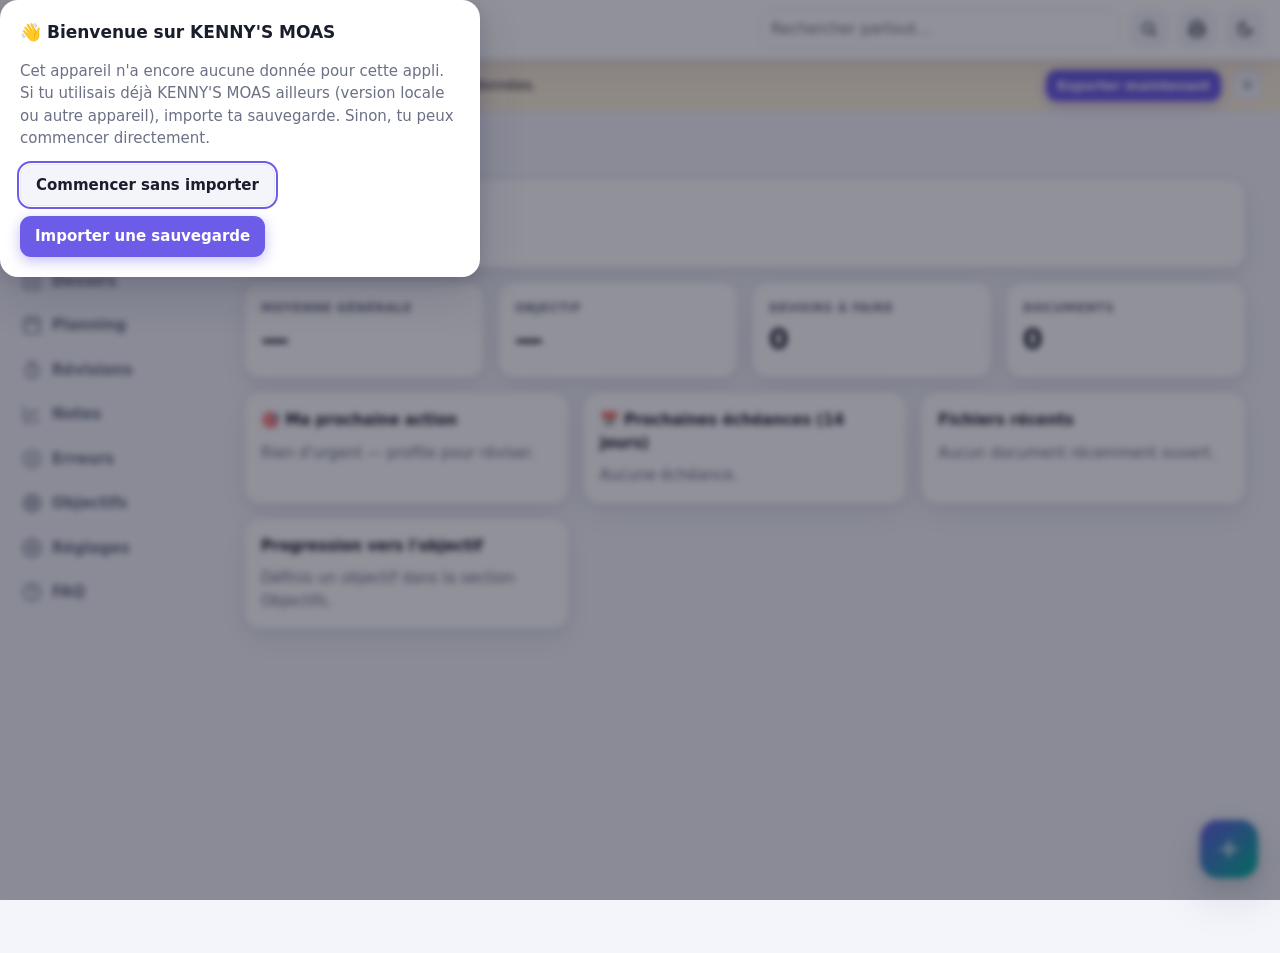
==== index.html @ 2c9b8cc4 "Add files via upload" ====
<!DOCTYPE html>
<html lang="fr">
<head>
<meta charset="UTF-8">
<meta name="viewport" content="width=device-width, initial-scale=1, viewport-fit=cover">
<title>KENNY'S MOAS</title>
<link rel="manifest" href="manifest.webmanifest">
<link rel="icon" href="icon-512.png" type="image/png">
<link rel="apple-touch-icon" href="icon-192.png">
<meta name="theme-color" content="#6c5ce7">
<style>
:root{
  --p:#6c5ce7; --s:#00b894; --bg:#f4f5fb; --card:#ffffff; --txt:#1a1d2b; --mut:#6b7085;
  --bd:#e6e8f2; --r:16px; --sh:0 2px 10px rgba(20,24,60,.06),0 12px 32px rgba(20,24,60,.07);
  --sh2:0 4px 18px rgba(20,24,60,.12),0 18px 48px rgba(20,24,60,.14);
}
[data-theme="dark"]{
  --bg:#12141f; --card:#1b1e2e; --txt:#eef0fa; --mut:#9aa0b8; --bd:#2a2e44;
  --sh:0 2px 10px rgba(0,0,0,.35),0 12px 32px rgba(0,0,0,.35);
  --sh2:0 4px 18px rgba(0,0,0,.5),0 18px 48px rgba(0,0,0,.5);
}
*{box-sizing:border-box;margin:0}
html,body{height:100%}
:root{--font-main:system-ui,-apple-system,"Segoe UI",Roboto,sans-serif;--dens-pad:16px;--dens-gap:14px;--dens-font:15px}
body{font:var(--dens-font)/1.5 var(--font-main);background:var(--bg);color:var(--txt);transition:background .3s,color .3s,font-size .2s}
body.noscroll{overflow:hidden}
[data-font="serif"]{--font-main:Georgia,"Times New Roman",serif}
[data-font="round"]{--font-main:"Segoe UI Rounded",-apple-system,Verdana,sans-serif}
[data-font="mono"]{--font-main:"Consolas","SF Mono",Menlo,monospace}
[data-density="compact"]{--dens-pad:10px;--dens-gap:9px;--dens-font:13.5px}
[data-density="comfortable"]{--dens-pad:16px;--dens-gap:14px;--dens-font:15px}
[data-density="spacious"]{--dens-pad:22px;--dens-gap:20px;--dens-font:16px}
.card{padding:var(--dens-pad)}
.grid{gap:var(--dens-gap)}
[data-layout="wide"] .nav{width:64px}
[data-layout="wide"] .nav button span{display:none}
[data-layout="wide"] .nav button{justify-content:center;padding:12px}
[data-layout="wide"] main{max-width:1440px}
button{font:inherit;color:inherit;background:none;border:none;cursor:pointer}
input,select,textarea{font:inherit;color:var(--txt);background:var(--card);border:1px solid var(--bd);border-radius:10px;padding:8px 10px;width:100%}
input:focus,select:focus,textarea:focus,button:focus-visible{outline:2px solid var(--p);outline-offset:1px}
.hidden{display:none!important}
svg{flex-shrink:0}

/* topbar */
.topbar{position:sticky;top:0;z-index:50;display:flex;align-items:center;gap:10px;padding:10px 16px;background:var(--card);border-bottom:1px solid var(--bd);box-shadow:var(--sh)}
.brand{display:flex;align-items:center;gap:8px;font-weight:800;font-size:17px}
.brand .logo{width:36px;height:36px;border-radius:10px;background:linear-gradient(135deg,var(--p),var(--s));display:grid;place-items:center;color:#fff;box-shadow:inset 0 1px 1px rgba(255,255,255,.35),inset 0 -6px 10px rgba(0,0,0,.12),0 3px 8px color-mix(in srgb,var(--p) 45%,transparent)}
.class-btn{display:flex;align-items:center;gap:6px;padding:7px 12px;border-radius:11px;border:1px solid var(--bd);background:var(--bg);font-weight:600;transition:.2s}
.class-btn:hover{border-color:var(--p);transform:translateY(-1px)}
.class-menu{position:absolute;top:56px;left:16px;z-index:60;background:var(--card);border:1px solid var(--bd);border-radius:14px;box-shadow:var(--sh2);padding:8px;min-width:230px;animation:pop .18s ease}
.class-menu h5{padding:6px 10px 2px;color:var(--mut);font-size:11px;text-transform:uppercase;letter-spacing:.06em}
.class-menu button{display:flex;justify-content:space-between;width:100%;padding:8px 10px;border-radius:9px;transition:.15s}
.class-menu button:hover{background:var(--bg)}
.class-menu button.on{color:var(--p);font-weight:700}
.timer-chip{display:flex;align-items:center;gap:6px;margin-left:auto;padding:6px 10px;border-radius:999px;background:color-mix(in srgb,var(--p) 12%,transparent);color:var(--p);font-weight:700;font-variant-numeric:tabular-nums}
.timer-chip button{display:grid;place-items:center;width:24px;height:24px;border-radius:50%;transition:.15s}
.timer-chip button:hover{background:color-mix(in srgb,var(--p) 18%,transparent)}
.icon-btn{display:grid;place-items:center;width:38px;height:38px;border-radius:11px;border:1px solid var(--bd);background:var(--bg);transition:.2s}
.icon-btn:hover{border-color:var(--p);transform:translateY(-1px)}
#printBtn{margin-left:0}
.timer-chip.hidden + #printBtn{margin-left:auto}

/* layout / nav */
.shell{display:flex;min-height:calc(100vh - 59px)}
.nav{width:210px;padding:14px 10px;display:flex;flex-direction:column;gap:2px;position:sticky;top:59px;height:calc(100vh - 59px)}
.nav button{display:flex;align-items:center;gap:10px;padding:10px 12px;border-radius:11px;color:var(--mut);font-weight:600;transition:.18s;text-align:left}
.nav button:hover{background:var(--card);color:var(--txt)}
.nav button.on{background:var(--card);color:var(--p);box-shadow:var(--sh)}
main{flex:1;padding:20px clamp(14px,3vw,34px) 110px;max-width:1180px}
.sec{display:none;animation:fadein .25s ease}
.sec.on{display:block}
@keyframes fadein{from{opacity:0;transform:translateY(6px)}to{opacity:1;transform:none}}
@keyframes pop{from{opacity:0;transform:scale(.96)}to{opacity:1;transform:none}}
h2{font-size:22px;margin-bottom:14px;display:flex;align-items:center;gap:9px;letter-spacing:-.02em}
h3{font-size:15px;margin-bottom:10px}
.page-intro{display:flex;align-items:flex-end;justify-content:space-between;gap:14px;margin-bottom:16px}
.page-intro h2{margin-bottom:3px}
.page-intro .sub{color:var(--mut);font-size:13px}
.card{background:var(--card);border:1px solid var(--bd);border-radius:var(--r);box-shadow:var(--sh);padding:16px;transition:box-shadow .2s,transform .2s,border-color .2s}
.grid{display:grid;gap:14px}
.g4{grid-template-columns:repeat(auto-fit,minmax(200px,1fr))}
.g2{grid-template-columns:repeat(auto-fit,minmax(320px,1fr))}
.stat .lbl{color:var(--mut);font-size:12px;font-weight:600;text-transform:uppercase;letter-spacing:.05em}
.stat .val{font-size:28px;font-weight:800;margin-top:2px}
.stat .val small{font-size:14px;color:var(--mut);font-weight:600}
.btn{display:inline-flex;align-items:center;gap:7px;padding:9px 15px;border-radius:11px;background:var(--p);color:#fff;font-weight:700;box-shadow:0 4px 14px color-mix(in srgb,var(--p) 40%,transparent);transition:.18s}
.btn:hover{transform:translateY(-1px);filter:brightness(1.07)}
.btn:active{transform:none}
.btn.ghost{background:var(--bg);color:var(--txt);border:1px solid var(--bd);box-shadow:none}
.btn.ghost:hover{border-color:var(--p)}
.btn.danger{background:#e74c3c;box-shadow:0 4px 14px rgba(231,76,60,.35)}
.btn.sm{padding:6px 11px;font-size:13px}
.row{display:flex;align-items:center;gap:10px;flex-wrap:wrap}
.spread{justify-content:space-between}
.muted{color:var(--mut)}
.bar{height:9px;border-radius:99px;background:var(--bg);overflow:hidden;border:1px solid var(--bd)}
.bar i{display:block;height:100%;border-radius:99px;background:linear-gradient(90deg,var(--p),var(--s));transition:width .5s ease}
.chip{display:inline-flex;align-items:center;gap:4px;padding:2px 9px;border-radius:99px;font-size:12px;font-weight:700;background:var(--bg);border:1px solid var(--bd)}
.subj-ico{display:grid;place-items:center;width:36px;height:36px;border-radius:10px;background:color-mix(in srgb,var(--p) 18%,transparent);color:var(--p);flex-shrink:0}
.subj-ico svg{width:21px;height:21px;stroke-width:2.2}
table{width:100%;border-collapse:collapse}
th{color:var(--mut);font-size:12px;text-transform:uppercase;letter-spacing:.05em;text-align:left;padding:8px}
td{padding:9px 8px;border-top:1px solid var(--bd);vertical-align:middle}
.item{display:flex;gap:11px;align-items:flex-start;padding:11px;border:1px solid var(--bd);border-radius:13px;background:var(--card);transition:.18s}
.item:hover{box-shadow:var(--sh)}
.item .body{flex:1;min-width:0}
.item h4{font-size:14.5px}
.mini{display:grid;place-items:center;width:30px;height:30px;border-radius:9px;background:var(--bg);border:1px solid var(--bd);color:var(--mut);transition:.15s}
.mini:hover{color:var(--p);border-color:var(--p)}
.list{display:flex;flex-direction:column;gap:9px}
.faq-item{border:1px solid var(--bd);border-radius:12px;padding:10px 13px;background:var(--bg)}
.faq-item summary{cursor:pointer;font-weight:700;font-size:14px;list-style:none;display:flex;align-items:center;gap:8px}
.faq-item summary::before{content:'▸';color:var(--p);transition:transform .18s;display:inline-block}
.faq-item[open] summary::before{transform:rotate(90deg)}
.faq-item summary::-webkit-details-marker{display:none}

/* library */
.lib-toolbar{background:var(--card);border:1px solid var(--bd);border-radius:var(--r);box-shadow:var(--sh);padding:14px 16px 4px;margin-bottom:14px}
.lib-toolbar .cat-seg{margin-bottom:10px}
.lib-tools{display:flex;gap:9px;flex-wrap:wrap;margin-bottom:14px}
.lib-tools input[type=search]{max-width:240px}
.tag-filter{display:flex;gap:6px;flex-wrap:wrap;align-items:center;padding-bottom:12px}
.tag-filter button{padding:5px 11px;border-radius:999px;border:1px solid var(--bd);background:var(--bg);font-size:11.5px;font-weight:700;color:var(--mut);transition:.15s;white-space:nowrap}
.tag-filter button:hover{border-color:var(--p);color:var(--p)}
.tag-filter button.on{background:var(--p);border-color:var(--p);color:#fff}
.tag-filter .tag-hint{font-size:12px;color:var(--mut)}
.file-tags{display:flex;flex-wrap:wrap;gap:5px;align-items:center;margin-top:-2px}
.tag-chip{display:inline-flex;align-items:center;gap:3px;padding:2px 6px 2px 9px;border-radius:999px;background:color-mix(in srgb,var(--p) 10%,transparent);color:var(--p);font-size:11px;font-weight:700;line-height:1.6}
.tag-chip button{width:15px;height:15px;display:grid;place-items:center;border-radius:50%;font-size:12px;line-height:1;color:inherit;opacity:.65}
.tag-chip button:hover{opacity:1;background:color-mix(in srgb,var(--p) 20%,transparent)}
.tag-add{font-size:11px;font-weight:700;color:var(--mut);padding:2px 9px;border-radius:999px;border:1px dashed var(--bd);transition:.15s}
.tag-add:hover{border-color:var(--p);color:var(--p)}
.lib-tools select{width:auto}
.seg{display:inline-flex;border:1px solid var(--bd);border-radius:11px;overflow:hidden}
.seg button{padding:8px 13px;font-weight:600;font-size:13px;color:var(--mut);transition:.15s}
.seg button:not(:last-child){border-right:1px solid var(--bd)}
.seg button.on{background:var(--p);color:#fff}
.drop{border:2px dashed var(--bd);border-radius:var(--r);padding:26px;text-align:center;color:var(--mut);margin-bottom:14px;transition:.2s}
.drop.over{border-color:var(--p);background:color-mix(in srgb,var(--p) 6%,transparent)}
.files{display:grid;grid-template-columns:repeat(auto-fill,minmax(225px,1fr));gap:13px}
.fcard{display:flex;flex-direction:column;gap:10px;padding:14px;background:var(--card);border:1px solid var(--bd);border-radius:16px;cursor:pointer;transition:.18s}
.fcard:hover{transform:translateY(-2px);box-shadow:var(--sh2);border-color:color-mix(in srgb,var(--p) 30%,var(--bd))}
.fcard .ftop{display:flex;align-items:flex-start;justify-content:space-between;gap:8px}
.ftype-ico{display:grid;place-items:center;width:42px;height:42px;border-radius:12px;flex-shrink:0;font-size:17px;font-weight:800;letter-spacing:-.02em}
.fcard .name{font-weight:700;font-size:14px;line-height:1.35;word-break:break-word;display:-webkit-box;-webkit-line-clamp:2;-webkit-box-orient:vertical;overflow:hidden;min-height:2.7em}
.fcard .meta{display:flex;align-items:center;gap:6px;flex-wrap:wrap;font-size:12px;color:var(--mut)}
.fcard .meta .dot{width:3px;height:3px;border-radius:50%;background:var(--mut);flex-shrink:0}
.fcard .subj-chip{display:inline-flex;align-items:center;gap:5px;font-size:11.5px;font-weight:700;color:var(--p)}
.fcard .subj-chip svg{width:14px;height:14px;stroke-width:2.4}
.fcard .acts{display:flex;gap:5px;flex-shrink:0}
.fcard .acts .mini{width:28px;height:28px}
.fav.on{color:#f5b301}
.fbar{height:5px;border-radius:9px;background:var(--bg);overflow:hidden}
.fbar i{display:block;height:100%;border-radius:9px;background:linear-gradient(90deg,var(--p),var(--s))}
.fcard select[data-subj]{margin-top:auto;font-size:12.5px;padding:6px 8px;border-radius:9px}
.form-file-row{display:flex;gap:8px;align-items:stretch}.form-file-row select{min-width:0;flex:1}.form-file-row .btn{flex:0 0 auto;white-space:nowrap}

/* calendar / schedule */
.cal-head{display:flex;align-items:center;gap:10px;margin-bottom:10px}
.cal{display:grid;grid-template-columns:repeat(7,1fr);gap:5px}
.cal .dow{text-align:center;color:var(--mut);font-size:11px;font-weight:700;text-transform:uppercase}
.day{min-height:82px;border:1px solid var(--bd);border-radius:11px;padding:5px;cursor:pointer;transition:.15s;background:var(--card);overflow:hidden}
.day:hover{border-color:var(--p)}
.day.off{opacity:.35}
.day.today{outline:2px solid var(--p)}
.day.conges{background:color-mix(in srgb,#22c55e 14%,var(--card))}
.day .n{font-size:12px;font-weight:700;color:var(--mut)}
.ev{display:block;width:100%;text-align:left;font-size:10.5px;font-weight:700;color:#fff;border-radius:6px;padding:1px 5px;margin-top:2px;white-space:nowrap;overflow:hidden;text-overflow:ellipsis}
.edt{width:100%;overflow-x:auto}
.edt table{min-width:640px}
.edt td{border:1px solid var(--bd);height:44px;cursor:pointer;font-size:12.5px;text-align:center;border-radius:4px;transition:.15s;padding:2px}
.edt td:hover{background:color-mix(in srgb,var(--p) 8%,transparent)}
.edt .filled{background:color-mix(in srgb,var(--p) 13%,transparent);font-weight:700;color:var(--p)}

/* timer */
.tdisp{font-size:64px;font-weight:800;text-align:center;font-variant-numeric:tabular-nums;letter-spacing:.02em}
.durs{display:flex;gap:8px;justify-content:center;flex-wrap:wrap;margin:12px 0}
.durs button{padding:7px 14px;border-radius:99px;border:1px solid var(--bd);font-weight:650;transition:.15s;background:var(--bg)}
.durs button:hover{border-color:var(--p);transform:translateY(-1px)}
.durs button.on{background:var(--p);color:#fff;border-color:var(--p);box-shadow:0 4px 12px color-mix(in srgb,var(--p) 24%,transparent)}
.session-list{display:flex;flex-direction:column;gap:9px}
.session-card{display:grid;grid-template-columns:58px minmax(0,1fr) auto;gap:12px;align-items:center;padding:12px 13px;border:1px solid var(--bd);border-radius:14px;background:linear-gradient(180deg,var(--card),color-mix(in srgb,var(--bg) 24%,var(--card)));transition:.18s}
.session-card:hover{transform:translateY(-1px);box-shadow:var(--sh);border-color:color-mix(in srgb,var(--p) 30%,var(--bd))}
.session-min{width:52px;height:52px;border-radius:15px;display:grid;place-items:center;background:color-mix(in srgb,var(--p) 12%,var(--bg));color:var(--p);font-weight:850;font-size:13px;line-height:1.05;text-align:center}
.session-min b{display:block;font-size:17px}
.session-main{min-width:0}
.session-title{display:flex;align-items:center;gap:7px;flex-wrap:wrap;font-weight:760}
.session-meta{margin-top:3px;font-size:11.5px;color:var(--mut)}
.session-status{font-size:11px;font-weight:800;white-space:nowrap;padding:5px 8px;border-radius:999px;border:1px solid var(--bd);background:var(--bg)}
.session-status.done{color:var(--s);border-color:color-mix(in srgb,var(--s) 35%,var(--bd));background:color-mix(in srgb,var(--s) 8%,var(--bg))}
.session-week{padding:9px 11px;border-radius:11px;background:color-mix(in srgb,var(--p) 7%,var(--card));border:1px solid color-mix(in srgb,var(--p) 18%,var(--bd));font-size:12px;line-height:1.45}
.cat-seg{display:flex;gap:7px;overflow:auto;padding:2px 1px 7px;margin:0 0 12px;scrollbar-width:thin}
.cat-seg button{white-space:nowrap;padding:7px 10px;border:1px solid var(--bd);border-radius:999px;background:var(--card);font-size:12px;font-weight:700;color:var(--mut);transition:.15s}
.cat-seg button:hover{border-color:var(--p);color:var(--p)}
.cat-seg button.on{background:var(--p);border-color:var(--p);color:#fff;box-shadow:0 3px 10px color-mix(in srgb,var(--p) 23%,transparent)}
.task-row{display:flex;align-items:center;gap:6px;flex-wrap:wrap;margin-top:4px;font-size:12px}
.task-cat{display:inline-flex;align-items:center;gap:5px;padding:4px 8px;border-radius:999px;font-size:11px;font-weight:800;border:1px solid var(--bd);background:var(--bg)}
.task-cat .dot{width:6px;height:6px;border-radius:50%;background:currentColor}
@media(max-width:620px){.session-card{grid-template-columns:48px minmax(0,1fr)}.session-status{grid-column:2;justify-self:start}.session-min{width:44px;height:44px;border-radius:13px}.session-min b{font-size:15px}}

/* fab & toasts */
#fab{position:fixed;right:22px;bottom:22px;z-index:70;width:58px;height:58px;border-radius:18px;background:linear-gradient(135deg,var(--p),var(--s));color:#fff;font-size:28px;box-shadow:var(--sh2);display:grid;place-items:center;transition:.2s}
#fab:hover{transform:rotate(90deg) scale(1.05)}
#fabMenu{position:fixed;right:22px;bottom:90px;z-index:70;background:var(--card);border:1px solid var(--bd);border-radius:16px;box-shadow:var(--sh2);padding:8px;min-width:230px;animation:pop .18s ease}
#fabMenu button{display:flex;align-items:center;gap:10px;width:100%;padding:10px 12px;border-radius:10px;font-weight:600;transition:.15s}
#fabMenu button:hover{background:var(--bg);color:var(--p)}
#toasts{position:fixed;left:50%;bottom:26px;transform:translateX(-50%);z-index:200;display:flex;flex-direction:column;gap:8px;align-items:center;pointer-events:none}
.toast{background:var(--card);border:1px solid var(--bd);border-left:4px solid var(--s);border-radius:12px;box-shadow:var(--sh2);padding:10px 18px;font-weight:600;opacity:0;transform:translateY(10px);transition:.25s}
.toast.warn{border-left-color:#f59e0b}.toast.err{border-left-color:#e74c3c}
.toast.in{opacity:1;transform:none}

/* dialogs */
dialog{border:none;border-radius:18px;background:var(--card);color:var(--txt);box-shadow:var(--sh2);padding:20px;width:min(480px,92vw);animation:pop .2s ease}
dialog::backdrop{background:rgba(10,12,30,.45);backdrop-filter:blur(3px)}
dialog h3{margin-bottom:14px;font-size:17px}
.frm{display:flex;flex-direction:column;gap:10px}
.frm label{font-size:12.5px;font-weight:700;color:var(--mut)}
.frm .cols{display:grid;grid-template-columns:1fr 1fr;gap:10px}

/* reader */
.reader{position:fixed;inset:0;z-index:100;background:var(--bg);display:flex;flex-direction:column}
.rd-bar{display:flex;align-items:center;gap:7px;flex-wrap:wrap;padding:8px 12px;background:var(--card);border-bottom:1px solid var(--bd);box-shadow:var(--sh)}
.rd-bar .title{font-weight:700;font-size:14px;max-width:26vw;overflow:hidden;text-overflow:ellipsis;white-space:nowrap}
.rd-bar select{width:auto;padding:6px 8px}
.rd-body{flex:1;overflow:auto;display:flex;flex-direction:column;align-items:center;gap:16px;padding:18px}
.pw{position:relative;background:#fff;box-shadow:var(--sh2);border-radius:4px}
.pw canvas{display:block;border-radius:4px}
.pw .ann{position:absolute;inset:0;pointer-events:none;touch-action:none}
.reader.annotating .pw .ann{pointer-events:auto;cursor:crosshair}
.textLayer{position:absolute;inset:0;overflow:hidden;line-height:1}
.textLayer span,.textLayer br{color:transparent;position:absolute;white-space:pre;cursor:text;transform-origin:0 0}
.textLayer ::selection{background:color-mix(in srgb,var(--p) 40%,transparent)}
.hit{position:absolute;background:rgba(255,200,0,.4);border-radius:2px;pointer-events:none}
.note-pin{position:absolute;transform:translate(-50%,-50%);width:22px;height:22px;border-radius:50%;background:var(--p);color:#fff;display:grid;place-items:center;box-shadow:var(--sh);z-index:5}
.mode-two .two{display:flex;gap:14px;align-items:flex-start}
.mode-lecture{padding-top:8px}
.reader.presenting .rd-bar,.reader.presenting .annbar{position:absolute;top:0;left:0;right:0;z-index:6;opacity:0;transition:.25s}
.reader.presenting .rd-bar:hover,.reader.presenting:has(.rd-bar:hover) .rd-bar{opacity:1}
.annbar,.searchbar,.resume{display:flex;align-items:center;gap:8px;flex-wrap:wrap;padding:7px 12px;background:var(--card);border-bottom:1px solid var(--bd)}
.swatch{width:24px;height:24px;border-radius:50%;border:2px solid transparent;transition:.15s}
.swatch.on{border-color:var(--txt);transform:scale(1.12)}
.tool.on{background:color-mix(in srgb,var(--p) 15%,transparent);color:var(--p);border-color:var(--p)}
.resume{background:color-mix(in srgb,var(--p) 10%,var(--card));font-weight:600}
#bmPanel{position:absolute;right:0;top:0;bottom:0;width:250px;background:var(--card);border-left:1px solid var(--bd);box-shadow:var(--sh2);z-index:8;padding:14px;overflow:auto}
#gglBtn{position:fixed;z-index:130;box-shadow:var(--sh2)}

/* responsive */
@media(max-width:820px){
  .nav{position:fixed;left:0;right:0;bottom:0;top:auto;height:auto;width:auto;flex-direction:row;overflow-x:auto;background:var(--card);border-top:1px solid var(--bd);padding:6px 8px;z-index:60}
  .nav button{flex-direction:column;gap:3px;font-size:10px;padding:6px 10px;flex:0 0 auto}
  main{padding-bottom:170px}
  #fab{bottom:86px}#fabMenu{bottom:152px}
  .rd-bar .title{max-width:100%}
  .day{min-height:56px}.ev{display:none}.day.hasev .n::after{content:"•";color:var(--p);margin-left:2px}
  /* évite le zoom automatique iOS sur les champs (police < 16px) */
  input,select,textarea{font-size:16px}
  /* cibles tactiles plus grandes */
  .icon-btn{width:41px;height:41px}
  .mini{width:35px;height:35px}
  /* 2 colonnes pour les cartes statistiques du tableau de bord */
  .g4{grid-template-columns:repeat(2,1fr)}
  .stat .val{font-size:22px}
  /* emploi du temps plus compact */
  .edt td{height:38px;font-size:11.5px}
  .edt th button{width:20px;height:20px}
  /* évite que les menus débordent sur petit écran */
  #fabMenu,.class-menu{max-width:86vw}
  /* bibliothèque : barre d'outils empilée et lisible sur mobile */
  .lib-tools{flex-direction:column;align-items:stretch}
  .lib-tools input[type=search]{max-width:none}
  .lib-tools select{width:100%}
  .lib-tools .seg{width:100%}
  .lib-tools .seg button{flex:1}
  .lib-toolbar{padding:12px 12px 2px}
}
@media(max-width:480px){
  .topbar{flex-wrap:wrap;padding:8px 10px;gap:6px}
  .brand-txt{display:none}
  .frm .cols{grid-template-columns:1fr}
  dialog{padding:16px}
}
@media print{
  .topbar,.nav,#fab,#fabMenu,#toasts,.reader,.lib-toolbar,.drop,dialog{display:none!important}
  body{background:#fff;color:#000}
  main{padding:0;max-width:100%}
  .card{box-shadow:none;border:1px solid #ccc;break-inside:avoid}
  .shell{display:block}
}

.global-search-wrap{position:relative;width:min(360px,34vw);margin-left:auto}.global-search-wrap input{height:38px}.global-results{position:absolute;top:44px;left:0;right:0;z-index:90;background:var(--card);border:1px solid var(--bd);border-radius:13px;box-shadow:var(--sh2);padding:6px;max-height:420px;overflow:auto}.global-results button{display:block;width:100%;text-align:left;padding:9px 10px;border-radius:9px}.global-results button:hover,.global-results button[aria-selected=true]{background:var(--bg)}.global-results .type{font-size:11px;color:var(--mut);margin-right:6px}.grade-charts{display:grid;grid-template-columns:repeat(auto-fit,minmax(280px,1fr));gap:12px}.grade-chart{border:1px solid var(--bd);border-radius:12px;padding:10px}.grade-chart svg{width:100%;height:150px;display:block}.grade-chart .axis{stroke:var(--bd);stroke-width:1}.grade-chart .line{fill:none;stroke:var(--p);stroke-width:3;stroke-linecap:round;stroke-linejoin:round}.grade-chart .dot{fill:var(--s)}
@media(max-width:760px){.form-file-row{flex-direction:column}.form-file-row .btn{width:100%;justify-content:center}.global-search-wrap{order:10;width:100%;margin:0}.topbar{flex-wrap:wrap}.timer-chip{margin-left:auto}.timer-chip.hidden + #printBtn{margin-left:0}}

/* ============ RONDE 8 ============ */
/* bandeaux (migration, digest, rappel export...) */
#bandeaux{position:sticky;top:59px;z-index:40;display:flex;flex-direction:column}
.bandeau{display:flex;align-items:center;gap:12px;flex-wrap:wrap;padding:10px 18px;background:color-mix(in srgb,var(--p) 10%,var(--card));border-bottom:1px solid var(--bd);font-size:13.5px}
.bandeau.warn{background:color-mix(in srgb,#f59e0b 14%,var(--card))}
.bandeau .txt{flex:1;min-width:200px}
.bandeau button.mini{margin-left:auto}

/* palette de commandes (Ctrl+K) */
#paletteDlg{padding:0;width:min(600px,92vw);overflow:hidden}
#paletteDlg .pInput{display:flex;align-items:center;gap:10px;padding:14px 16px;border-bottom:1px solid var(--bd)}
#paletteDlg .pInput input{border:none;padding:2px;font-size:16px;background:transparent}
#paletteDlg .pInput input:focus{outline:none}
#paletteDlg .pHint{padding:6px 16px;font-size:11.5px;color:var(--mut);border-bottom:1px solid var(--bd)}
#paletteDlg .pResults{max-height:50vh;overflow:auto;padding:6px}
#paletteDlg .pResults button{display:flex;align-items:center;gap:10px;width:100%;text-align:left;padding:10px 12px;border-radius:10px}
#paletteDlg .pResults button .type{font-size:11px;color:var(--mut);flex-shrink:0;min-width:52px}
#paletteDlg .pResults button:hover,#paletteDlg .pResults button.on{background:var(--bg)}
#paletteDlg .pEmpty{padding:20px;text-align:center;color:var(--mut);font-size:13.5px}

/* carte Aujourd'hui */
#todayCard .item .when{min-width:52px;font-weight:700;color:var(--p);font-size:12.5px;text-align:center}

/* rappel Leitner / erreurs dues */
.leitner-card{max-width:420px;margin:0 auto;text-align:center}
.leitner-front,.leitner-back{padding:22px 10px}
.leitner-back{border-top:1px dashed var(--bd);margin-top:14px;padding-top:14px}

/* sauvegarde fichier (File System Access API) */
#fsBackupBox .row{margin-top:8px}
.methods-grid{display:grid;grid-template-columns:repeat(auto-fit,minmax(220px,1fr));gap:10px}.method-card{padding:12px;border:1px solid var(--bd);border-radius:14px;background:linear-gradient(180deg,var(--card),color-mix(in srgb,var(--bg) 30%,var(--card)))}.method-card .method-icon{font-size:20px}.method-card h4{margin:6px 0 4px}.method-card p{margin:0;font-size:12.5px;line-height:1.45;color:var(--mut)}.import-choice-grid{display:grid;grid-template-columns:repeat(auto-fit,minmax(190px,1fr));gap:10px}.import-choice{padding:13px;text-align:left;border:1px solid var(--bd);border-radius:14px;background:var(--card);cursor:pointer}.import-choice:hover{border-color:color-mix(in srgb,var(--p) 35%,var(--bd));transform:translateY(-1px)}.import-choice b{display:block;margin-bottom:4px}.import-choice span{display:block;font-size:12px;color:var(--mut);line-height:1.4}.grade-scale-preview{padding:9px 11px;border:1px dashed var(--bd);border-radius:10px;background:var(--bg);font-size:12.5px;color:var(--mut)}.grade-scale-preview b{color:var(--tx)}
</style>
</head>
<body>

<header class="topbar">
  <div class="brand"><span class="logo"><svg width="19" height="19" viewBox="0 0 24 24" fill="currentColor"><path d="M12 3 22 8.5 12 12.5 2 8.5z"/><path d="M7.3 9.2h9.4L15 15.5H9z"/><path d="M21.2 9.2v4.8" stroke="currentColor" stroke-width="1.5" fill="none" stroke-linecap="round"/><circle cx="21.2" cy="15" r="1.3"/></svg></span><span class="brand-txt">KENNY'S MOAS</span></div>
  <button id="classBtn" class="class-btn"></button>
  <div id="classMenu" class="class-menu hidden"></div>
  <div id="timerChip" class="timer-chip hidden">
    <span id="chipTime">25:00</span>
    <button id="chipToggle" title="Pause / Reprendre"></button>
    <button id="chipStop" title="Arrêter"><svg width="12" height="12" viewBox="0 0 24 24" fill="currentColor"><rect x="5" y="5" width="14" height="14" rx="2"/></svg></button>
  </div>
  <div class="global-search-wrap"><input id="globalQ" type="search" placeholder="Rechercher partout…" aria-label="Rechercher partout" autocomplete="off"><div id="globalResults" class="global-results hidden" role="listbox" aria-label="Résultats de recherche"></div></div>
  <button id="paletteBtn" class="icon-btn" title="Palette de commandes (Ctrl+K)" aria-label="Ouvrir la palette de commandes"><svg width="18" height="18" viewBox="0 0 24 24" fill="none" stroke="currentColor" stroke-width="2" stroke-linecap="round" stroke-linejoin="round"><circle cx="11" cy="11" r="7"/><path d="m21 21-4.3-4.3"/></svg></button>
  <button id="printBtn" class="icon-btn" title="Imprimer la page actuelle" aria-label="Imprimer la page actuelle"><svg width="18" height="18" viewBox="0 0 24 24" fill="none" stroke="currentColor" stroke-width="2" stroke-linecap="round" stroke-linejoin="round"><path d="M6 9V2h12v7"/><path d="M6 18H4a2 2 0 0 1-2-2v-5a2 2 0 0 1 2-2h16a2 2 0 0 1 2 2v5a2 2 0 0 1-2 2h-2"/><rect x="6" y="14" width="12" height="8"/></svg></button>
  <button id="themeBtn" class="icon-btn" title="Thème" aria-label="Changer de thème"><svg width="18" height="18" viewBox="0 0 24 24" fill="none" stroke="currentColor" stroke-width="2" stroke-linecap="round"><path d="M21 12.8A9 9 0 1 1 11.2 3 7 7 0 0 0 21 12.8z"/></svg></button>
</header>

<div id="bandeaux"></div>

<div class="shell">
<nav class="nav" id="nav"></nav>
<main>

<section class="sec on" id="sec-dash">
  <h2>Bonjour</h2>
  <div class="card" id="todayCard" style="margin-bottom:14px">
    <h3>📅 Aujourd'hui</h3>
    <div id="todayList" class="list"></div>
  </div>
  <div class="grid g4" style="margin-bottom:14px">
    <div class="card stat"><div class="lbl">Moyenne générale</div><div class="val" id="dAvg">—</div></div>
    <div class="card stat"><div class="lbl">Objectif</div><div class="val" id="dGoal">—</div></div>
    <div class="card stat"><div class="lbl">Devoirs à faire</div><div class="val" id="dHw">0</div></div>
    <div class="card stat"><div class="lbl">Documents</div><div class="val" id="dFiles">0</div></div>
  </div>
  <div class="grid g2">
    <div class="card"><h3>🎯 Ma prochaine action</h3><div id="dNext" class="muted">Rien d'urgent.</div></div>
    <div class="card"><h3>📅 Prochaines échéances (14 jours)</h3><div id="dEv" class="list"></div></div>
    <div class="card"><h3>Fichiers récents</h3><div id="dRecent" class="list"></div></div>
    <div class="card"><h3>Progression vers l'objectif</h3><div id="dProg"></div></div>
  </div>
</section>

<section class="sec" id="sec-guide">
  <h2>👋 Présentation de KENNY'S MOAS</h2>
  <p class="muted" style="margin-bottom:16px;max-width:760px">Un petit tour des fonctionnalités pour ne pas être perdu. Chaque onglet du menu de gauche correspond à une carte ci-dessous — clique sur son nom pour t'y rendre directement.</p>
  <div class="grid g2" id="guideCards"></div>
</section>

<section class="sec" id="sec-lib">
  <div class="page-intro"><div><h2>📚 Bibliothèque</h2><div class="sub">Tous tes supports à apprendre, classés par matière.</div></div></div>
  <div class="lib-toolbar">
    <div class="lib-tools">
      <button class="btn" onclick="openCourse()">📚 Ajouter un cours</button>
      <button class="btn ghost" onclick="openLibraryImport()">📄 Ajouter un fichier</button>
    </div>
    <div class="row" id="libBreadcrumb" style="display:none;align-items:center;gap:10px;margin:0 0 12px">
      <button class="btn ghost sm" id="libBackBtn">← Toutes les matières</button>
      <b id="libActiveSubj"></b>
    </div>
    <div class="lib-tools" id="libFileTools" style="display:none">
      <input type="search" id="libQ" placeholder="Rechercher dans cette matière…">
      <div class="seg" id="libFSeg">
        <button data-f="all" class="on">Tous</button>
        <button data-f="fav">Favoris</button>
        <button data-f="recent">Récents</button>
      </div>
      <select id="libS2"><option value="">Toutes matières</option></select>
      <select id="libSort"><option value="date">Plus récents</option><option value="name">Nom</option><option value="size">Taille</option></select>
    </div>
    <div class="cat-seg" id="libCatSeg" style="display:none"></div>
    <div class="tag-filter" id="libTagSeg" style="display:none"></div>
  </div>
  <div class="files" id="libSubjGrid"></div>
  <div class="drop" id="drop" style="display:none">Glisser-déposer des fichiers ici (import multiple pris en charge)</div>
  <div class="files" id="libGrid" style="display:none"></div>
</section>

<section class="sec" id="sec-hw">
  <div class="page-intro"><div><h2>📝 Devoirs & échéances</h2><div class="sub">Une vue claire de ce qui est à faire, par nature de travail.</div></div><div class="row" style="gap:8px"><button class="btn" onclick="openHW()">Ajouter un devoir</button><button class="btn ghost" onclick="openHomeworkImport()">📥 Importer un travail</button></div></div>
  <div class="cat-seg" id="hwCatSeg"></div>
  <div class="list" id="hwList"></div>
  <h3 style="margin-top:20px">Terminés</h3>
  <div class="list" id="hwDone"></div>
</section>

<section class="sec" id="sec-plan">
  <h2>Planning</h2>
  <div class="card" style="margin-bottom:16px">
    <div class="row spread">
      <h3 style="margin:0">Emploi du temps hebdomadaire <span class="muted" style="font-weight:400">(clique sur une case)</span></h3>
      <button class="btn sm ghost" id="edtAddHour">+ Créneau</button>
    </div>
    <div class="edt" id="edt" style="margin-top:10px"></div>
  </div>
  <div class="card">
    <div class="cal-head">
      <button class="icon-btn" id="calPrev" aria-label="Mois précédent" title="Mois précédent">‹</button>
      <h3 id="calTitle" style="margin:0;flex:1;text-align:center"></h3>
      <button class="icon-btn" id="calNext" aria-label="Mois suivant" title="Mois suivant">›</button>
      <button class="btn sm ghost" id="icsPlanBtn" type="button">📆 Exporter .ics</button>
      <button class="btn sm" onclick="openEvent()">Événement</button>
    </div>
    <div class="cal" id="cal"></div>
    <p class="muted" style="font-size:12px;margin-top:8px">Vert = congés · clique sur un jour pour ajouter un événement, sur un événement pour le modifier / ouvrir son fichier.</p>
  </div>
</section>

<section class="sec" id="sec-rev">
  <div class="page-intro"><div><h2>⏱️ Révisions</h2><div class="sub">Lance une séance, garde le contexte et retrouve ton historique.</div></div></div>
  <div class="grid g2">
    <div class="card">
      <div class="tdisp" id="tDisp">25:00</div>
      <div class="durs" id="durs"></div>
      <div class="row" style="justify-content:center;margin-bottom:6px"><label style="font-size:12.5px;color:var(--mut);display:flex;align-items:center;gap:6px">Matière (optionnel) <select id="tSubj" style="width:auto"><option value="">—</option></select></label></div>
      <div class="row" style="justify-content:center">
        <button class="btn" id="tStart">Démarrer</button>
        <button class="btn ghost" id="tPause">Pause</button>
        <button class="btn danger" id="tStop">Arrêter</button>
      </div>
      <p class="muted" style="text-align:center;margin-top:8px">Le chrono continue en changeant d'onglet et survit au rechargement.</p>
    </div>
    <div class="card">
      <div class="row spread"><h3 style="margin:0">Historique des sessions</h3><button class="btn sm ghost" onclick="openEvent(null,'revision')">Planifier une séance</button></div>
      <div id="sessWeek" class="session-week" style="margin:8px 0"></div>
      <div id="sessList" class="session-list" style="margin-top:10px"></div>
    </div>
    <div class="card" style="grid-column:1/-1"><div class="row spread"><div><h3 style="margin:0">🧠 Méthodes de révision</h3><div class="sub">Des méthodes différentes selon ce que tu veux retenir.</div></div><span class="task-cat">À tester</span></div><div id="revisionMethods" class="methods-grid" style="margin-top:12px"></div></div>
  </div>
</section>

<section class="sec" id="sec-grades">
  <h2>Notes & progression</h2>
  <div class="row spread" style="margin-bottom:12px">
    <div class="card stat" style="flex:1"><div class="lbl">Moyenne générale pondérée</div><div class="val" id="gAvg">—</div></div>
    <div class="row" style="gap:8px"><button class="btn ghost" onclick="openGradeImport()">📎 Importer une note</button><button class="btn" onclick="openGrade()">Ajouter une note</button></div>
  </div>
  <div class="card" style="overflow-x:auto">
    <table><thead><tr><th>Matière</th><th>Coef</th><th>Notes</th><th>Moyenne /20</th></tr></thead><tbody id="gBody"></tbody></table>
  </div>
  <div class="card" style="margin-top:14px"><h3>Évolution des notes</h3><div id="gradeCharts" class="grade-charts"></div></div>
</section>

<section class="sec" id="sec-errors">
  <h2>🧠 Mes remarques &amp; erreurs</h2>
  <button class="btn" style="margin-bottom:14px" onclick="openError()">🧠 Ajouter une remarque / erreur</button>
  <div class="grid g2">
    <div class="card"><h3>Statistiques</h3><div id="errStats"></div></div>
    <div><div class="list" id="errList"></div></div>
  </div>
</section>

<section class="sec" id="sec-goals">
  <h2>Objectifs</h2>
  <div class="card" id="goalCard"></div>
</section>

<section class="sec" id="sec-settings">
  <h2>Réglages</h2>
  <div class="grid g2">
    <div class="card">
      <div class="row spread"><h3 style="margin:0">Matières & coefficients</h3><button class="btn sm" id="addSubj">Ajouter</button></div>
      <div class="list" id="subjList" style="margin-top:10px"></div>
    </div>
    <div class="card">
      <h3>Thème</h3>
      <div class="row" id="themeModes"></div>
      <h3 style="margin-top:16px">Couleurs (aperçu en direct)</h3>
      <div class="row"><label>Principale <input type="color" id="colP" style="width:60px;padding:2px"></label>
      <label>Secondaire <input type="color" id="colS" style="width:60px;padding:2px"></label></div>
      <div class="row" id="palettes" style="margin-top:10px"></div>
      <h3 style="margin-top:16px">Police</h3>
      <div class="row" id="fontChoices"></div>
      <h3 style="margin-top:16px">Densité d'affichage</h3>
      <div class="row" id="densityChoices"></div>
      <h3 style="margin-top:16px">Disposition</h3>
      <div class="row" id="layoutChoices"></div>
      <h3 style="margin-top:16px">Notifications</h3>
      <p class="muted" style="font-size:13px">Autorise les notifications du navigateur pour recevoir les rappels de devoirs et d'événements même si l'onglet est en arrière-plan.</p>
      <div class="row" style="margin-top:8px"><button class="btn ghost" id="notifBtn">Activer les notifications</button></div>
      <h3 style="margin-top:16px">Sauvegarde</h3>
      <p class="muted" style="font-size:13px">Tes données restent sur cet appareil. Exporte-les régulièrement.<br>« Exporter (JSON) » sauvegarde tes notes, devoirs, etc. mais pas les fichiers de la bibliothèque. « Exporter complet » inclut aussi les documents (peut être volumineux).</p>
      <div class="row" style="margin-top:8px">
        <button class="btn ghost" id="expBtn">Exporter (JSON)</button>
        <button class="btn ghost" id="expFullBtn">Exporter complet (avec fichiers)</button>
        <div style="margin-top:14px;padding-top:14px;border-top:1px solid var(--border,#e5e5e5)">
          <p class="muted" style="font-size:13px;margin-bottom:8px">☁️ Sauvegarde automatique optionnelle vers ton Google Drive (toutes les 30s + à la fermeture). Rien n'est obligatoire — l'app reste 100% locale si tu ne te connectes pas.</p>
          <button class="btn ghost" id="driveConnectBtn">🔑 Connecter à Google Drive</button>
          <button class="btn ghost hidden" id="driveDisconnectBtn">Déconnecter Google Drive</button>
          <button class="btn ghost hidden" id="driveRestoreBtn">📥 Restaurer depuis Drive</button>
          <div id="driveSyncStatus" class="muted" style="font-size:12px;margin-top:6px"></div>
        </div>
        <button class="btn ghost" id="icsExportBtn" title="Créer un fichier calendrier importable dans Google Calendar, Outlook ou Apple Calendar">📆 Exporter calendrier (.ics)</button>
        <button class="btn ghost" onclick="impInput.click()">Importer</button>
        <button class="btn danger" id="resetBtn">Tout réinitialiser</button>
      </div>
      <h3 style="margin-top:16px">Sauvegarde automatique</h3>
      <p class="muted" style="font-size:13px">En plus de l'export manuel, l'appli garde toute seule quelques instantanés récents de tes données (notes, devoirs, réglages... — pas les fichiers de la bibliothèque) sur cet appareil. Pratique en cas de fausse manipulation, mais ça ne remplace pas un export régulier vers un autre support.</p>
      <div id="autoBackupBox" style="margin-top:8px"></div>
    </div>
  </div>
</section>

<section class="sec" id="sec-faq">
  <h2>❓ FAQ — À propos de KENNY'S MOAS</h2>
  <div class="grid g2" style="align-items:start">
    <div class="card">
      <h3>🧑‍🎓 L'histoire du projet</h3>
      <div id="faqStory" class="muted" style="font-size:14px;line-height:1.7"></div>
    </div>
    <div class="card" id="faqQA"></div>
  </div>
</section>

</main>
</div>

<button id="fab" title="Ajouter" aria-label="Ajouter un élément">+</button>
<div id="fabMenu" class="hidden"></div>
<div id="toasts" role="status" aria-live="polite" aria-atomic="true"></div>
<input type="file" id="fileInput" multiple hidden>
<input type="file" id="impInput" accept=".json" hidden>

<!-- PALETTE DE COMMANDES (Ctrl+K / Cmd+K) -->
<dialog id="paletteDlg" aria-label="Palette de commandes">
  <div class="pInput"><span aria-hidden="true">🔎</span><input id="pQ" type="text" placeholder="Rechercher, ou taper + pour une commande rapide…" autocomplete="off" aria-label="Rechercher ou saisir une commande"></div>
  <div class="pHint">Astuce : <b>+ devoir texte matière jour</b> · <b>+ note matière x/20</b> · <b>+ erreur matière texte</b> · mots-clés <b>pomodoro</b>, <b>export</b>, <b>aujourd'hui</b></div>
  <div class="pResults" id="pResults" role="listbox" aria-label="Résultats"></div>
</dialog>

<!-- SESSION DE RÉVISION LEITNER (flashcards) -->
<dialog id="leitnerDlg" aria-label="Session de révision des erreurs">
  <h3 id="leitnerTitle">Révision</h3>
  <div class="leitner-card" id="leitnerBody"></div>
  <div class="row spread" style="margin-top:16px"><button class="btn ghost" id="leitnerClose">Fermer</button><span id="leitnerProg" class="muted" style="flex:1;text-align:center"></span><span style="width:70px"></span></div>
</dialog>

<!-- IMPORT PRIORITAIRE (premier lancement sur l'hébergement, stockage vide) -->
<dialog id="firstRunDlg" aria-label="Bienvenue">
  <h3>👋 Bienvenue sur KENNY'S MOAS</h3>
  <p class="muted" style="margin-bottom:14px">Cet appareil n'a encore aucune donnée pour cette appli. Si tu utilisais déjà KENNY'S MOAS ailleurs (version locale ou autre appareil), importe ta sauvegarde. Sinon, tu peux commencer directement.</p>
  <div class="row spread">
    <button class="btn ghost" id="firstRunSkip">Commencer sans importer</button>
    <button class="btn" id="firstRunImport">Importer une sauvegarde</button>
  </div>
</dialog>

<!-- READER -->
<div class="reader hidden" id="reader">
  <div class="rd-bar">
    <button class="icon-btn" id="rdBack" aria-label="Retour" title="Retour">‹</button>
    <span class="title" id="rdTitle"></span>
    <span class="chip">p. <b id="rdPage">1</b>/<span id="rdCount">1</span></span>
    <button class="icon-btn" id="rdPrev" aria-label="Page précédente">‹</button><button class="icon-btn" id="rdNext" aria-label="Page suivante">›</button>
    <button class="icon-btn" id="rdZm" aria-label="Réduire le zoom">−</button><span id="rdZoom" style="font-size:12px;font-weight:700;min-width:38px;text-align:center">100%</span><button class="icon-btn" id="rdZp" aria-label="Augmenter le zoom">+</button>
    <select id="rdMode">
      <option value="single">Page unique</option><option value="continuous">Défilement continu</option>
      <option value="two">Deux pages</option><option value="presentation">Présentation</option><option value="lecture">Lecture</option>
    </select>
    <button class="icon-btn tool" id="rdSearchT" title="Rechercher" aria-label="Rechercher dans le document">🔍</button>
    <button class="icon-btn tool" id="rdAnnT" title="Annoter" aria-label="Activer l'annotation">✏️</button>
    <button class="icon-btn" id="rdBmAdd" title="Ajouter un marque-page" aria-label="Ajouter un marque-page">＋🔖</button>
    <button class="icon-btn" id="rdBmT" title="Marque-pages" aria-label="Afficher les marque-pages">🔖</button>
    <button class="icon-btn" id="rdPrint" title="Imprimer ce document" aria-label="Imprimer ce document">🖨️</button>
  </div>
  <div class="searchbar hidden" id="rdSearch">
    <input id="rdQ" placeholder="Rechercher dans le document…" style="max-width:280px">
    <button class="btn sm" id="rdGo">Chercher</button>
    <span id="rdHits" class="muted"></span>
    <button class="icon-btn" id="rdSPrev" aria-label="Résultat précédent">‹</button><button class="icon-btn" id="rdSNext" aria-label="Résultat suivant">›</button>
    <button class="icon-btn" id="rdSClose" aria-label="Fermer la recherche">✕</button>
  </div>
  <div class="annbar hidden" id="annBar">
    <button class="icon-btn tool on" data-tool="hl" title="Surligneur" aria-label="Outil surligneur">🖍</button>
    <button class="icon-btn tool" data-tool="pen" title="Stylo" aria-label="Outil stylo">🖊</button>
    <button class="icon-btn tool" data-tool="erase" title="Gomme" aria-label="Outil gomme">⌫</button>
    <button class="icon-btn tool" data-tool="note" title="Note" aria-label="Outil note">📝</button>
    <span id="annCols" class="row"></span>
    <input type="range" id="annSize" min="1" max="10" value="3" style="width:90px">
  </div>
  <div class="resume hidden" id="rdResume"></div>
  <div class="rd-body" id="rdBody" style="position:relative"></div>
  <div id="bmPanel" class="hidden"></div>
</div>

<!-- PDF.js chargé en local (Ronde 10, P1.2) : pdf.min.js/pdf.worker.min.js sont
     absents du zip par conception (voir DEPLOIEMENT.md) et récupérés une fois
     via download-pdfjs.sh/.ps1. Aucune dépendance réseau au chargement une
     fois ces fichiers présents. Si absents, pdfjsLib reste undefined et le
     lecteur affiche "indisponible" (voir plus bas) sans casser le reste de
     l'appli — même dégradation gracieuse qu'avant, juste sans réseau requis.
     Repli CDN + attribut integrity= (P2.8) : non fait, voir fichier relais. -->
<script src="./pdf.min.js"></script>
<script>
(()=>{
'use strict';
if(window.pdfjsLib)pdfjsLib.GlobalWorkerOptions.workerSrc='./pdf.worker.min.js';

/* ================= UTILS ================= */
const $=(s,r=document)=>r.querySelector(s),$$=(s,r=document)=>[...r.querySelectorAll(s)];
const uid=()=>Date.now().toString(36)+Math.random().toString(36).slice(2,7);
const esc=s=>String(s??'').replace(/[&<>"]/g,c=>({"&":"&amp;","<":"&lt;",">":"&gt;",'"':"&quot;"}[c]));
const pad=n=>String(n).padStart(2,'0');
const todayISO=()=>{const d=new Date();return `${d.getFullYear()}-${pad(d.getMonth()+1)}-${pad(d.getDate())}`};
const fmtD=s=>s?new Date(s+'T00:00').toLocaleDateString('fr-FR',{weekday:'short',day:'numeric',month:'short'}):'';
const fmtSize=b=>b<1024?b+' o':b<1048576?(b/1024).toFixed(1)+' Ko':(b/1048576).toFixed(1)+' Mo';
const LS={g:(k,d)=>{try{const v=JSON.parse(localStorage.getItem(k));return v==null?d:v}catch{return d}},s:(k,v)=>{try{localStorage.setItem(k,JSON.stringify(v));return true}catch(e){console.error('Échec écriture localStorage',k,e);toast('Stockage plein — libère de la place ou exporte tes données (Réglages → Sauvegarde)','err');return false}}};

/* ================= CLASSES & STORE ================= */
const CLASSES={'6e':['6e'],'5e':['5e'],'4e':['4e'],'3e':['3e'],'Seconde':['Seconde A','Seconde C','Seconde D'],'Première':['Première A','Première C','Première D'],'Terminale':['Terminale A','Terminale C','Terminale D']};
let customClasses=LS.g('me:customClasses',[]);
let cls=LS.g('me:class','Première A');
const K=s=>`me:${cls}:${s}`;
const DEF_SUBJ=[['Français',3],['Anglais',2],['Allemand',2],['Histoire',2],['Géographie',2],['Mathématiques',4],['Physique-Chimie',3],['SVT',2],['Philosophie',2],['EPS',1],['Conduite comportementale',1]].map(([name,coef])=>({name,coef}));
function defaultSubjectsForClass(cl){
  const serie=(cl.match(/[ACD]$/)||[''])[0];
  const lycee=/Seconde|Première|Terminale/.test(cl);
  const defs=DEF_SUBJ.filter(s=>s.name!=='Philosophie'||/Première|Terminale/.test(cl));
  const coefC={Mathématiques:5,Français:3,'Physique-Chimie':4,EPS:1,'Conduite comportementale':1,Allemand:1};
  const coefD={Mathématiques:4,SVT:4,'Physique-Chimie':4,Français:3,EPS:1,'Conduite comportementale':1,Allemand:1};
  const coefA={Français:5,Philosophie:4,Anglais:3,Allemand:3,EPS:1,'Conduite comportementale':1};
  const coefSeconde={Mathématiques:4,'Physique-Chimie':3,SVT:3,Français:3,Anglais:2,Histoire:2,Géographie:2,EPS:1};
  if(!lycee){return defs.map(s=>({...s,coef: s.name==='Français'?3:s.name==='Mathématiques'?4:s.coef}));}
  const table=serie==='C'?coefC:serie==='D'?coefD:serie==='A'?coefA:coefSeconde;
  return defs.map(s=>({...s,coef:table[s.name]??s.coef}));
}

function getDefaultForKey(k){const d=structuredClone(DEFS[k]); if(k==='subjects') return defaultSubjectsForClass(cls); return d;}
const DEFS={subjects:DEF_SUBJ,grades:[],homework:[],errors:[],events:[],sessions:[],schedule:{},extraHours:[],goal:null};
const S=new Proxy({},{get:(_,k)=>LS.g(K(k),getDefaultForKey(k)),set:(_,k,v)=>(LS.s(K(k),v),true)});
let SET=LS.g('me:settings',{mode:'auto',primary:'#6c5ce7',secondary:'#00b894',font:'system',density:'comfortable',layout:'normal'});
SET.font??='system';SET.density??='comfortable';SET.layout??='normal';
const saveSet=()=>LS.s('me:settings',SET);

/* ================= TOASTS (queue, jamais au démarrage) ================= */
const tq=[];let tBusy=false;
function toast(msg,type='ok',action=null){tq.push({msg,type,action});if(!tBusy)nextT()}
function nextT(){const t=tq.shift();if(!t){tBusy=false;return}tBusy=true;
 /* Priorité 2, point 7 : les toasts "err" sont plus importants pour un lecteur d'écran
    (échec d'action) qu'une simple confirmation → aria-live="assertive" ponctuellement,
    remis à "polite" sinon, sur la région déjà annoncée (#toasts, role="status"). */
 $('#toasts').setAttribute('aria-live',t.type==='err'?'assertive':'polite');
 const el=document.createElement('div');el.className='toast '+t.type;
 el.innerHTML=`<span>${esc(t.msg)}</span>`+(t.action?`<button class="tUndo" style="margin-left:10px;text-decoration:underline;font-weight:800;color:var(--p)">${esc(t.action.label)}</button>`:'');
 $('#toasts').append(el);requestAnimationFrame(()=>el.classList.add('in'));
 let done=false;const close=()=>{if(done)return;done=true;el.classList.remove('in');setTimeout(()=>{el.remove();nextT()},250)};
 if(t.action){$('.tUndo',el).onclick=()=>{t.action.cb();close()}}
 setTimeout(close,t.action?3400:2200);
}

/* ================= INDEXEDDB ================= */
let _db;
const db=()=>_db?Promise.resolve(_db):new Promise((res,rej)=>{const r=indexedDB.open('monEcoleV2',2);r.onupgradeneeded=e=>{const d=e.target.result;if(!d.objectStoreNames.contains('files'))d.createObjectStore('files',{keyPath:'id'});if(!d.objectStoreNames.contains('annot'))d.createObjectStore('annot',{keyPath:'key'});if(!d.objectStoreNames.contains('read'))d.createObjectStore('read',{keyPath:'id'});if(!d.objectStoreNames.contains('backups'))d.createObjectStore('backups',{keyPath:'id'})};r.onsuccess=()=>res(_db=r.result);r.onerror=()=>rej(r.error)});
const dbP=(st,mode,fn)=>db().then(d=>new Promise((res,rej)=>{const tx=d.transaction(st,mode);const rq=fn(tx.objectStore(st));tx.oncomplete=()=>res(rq&&rq.result);tx.onerror=()=>rej(tx.error)}));
const dbPut=(st,v)=>dbP(st,'readwrite',o=>o.put(v)),dbGet=(st,k)=>dbP(st,'readonly',o=>o.get(k)),dbDel=(st,k)=>dbP(st,'readwrite',o=>o.delete(k)),dbAll=st=>dbP(st,'readonly',o=>o.getAll());

/* ================= ICÔNES SVG MATIÈRES ================= */
const I=p=>`<svg viewBox="0 0 24 24" width="20" height="20" fill="none" stroke="currentColor" stroke-width="1.8" stroke-linecap="round" stroke-linejoin="round">${p}</svg>`;
function subjIcon(name){const n=(name||'').toLowerCase();
 if(n.includes('fran'))return I('<path d="M4 19.5A2.5 2.5 0 0 1 6.5 17H20"/><path d="M6.5 2H20v20H6.5A2.5 2.5 0 0 1 4 19.5v-15A2.5 2.5 0 0 1 6.5 2z"/><path d="M9 7h7M9 11h5"/>');
 if(n.includes('angl'))return I('<path d="M7.9 20A9 9 0 1 0 4 16.1L2 22z"/><path d="M8 10h8M8 14h5"/>');
 if(n.includes('allem'))return I('<path d="M14 2H6a2 2 0 0 0-2 2v16a2 2 0 0 0 2 2h12a2 2 0 0 0 2-2V8z"/><path d="M14 2v6h6"/><path d="M9 13h6M9 17h4"/>');
 if(n.includes('hist'))return I('<path d="M3 22h18"/><path d="M6 18v-7M10 18v-7M14 18v-7M18 18v-7"/><path d="M12 2 3 7h18z"/>');
 if(n.includes('géo')||n.includes('geo'))return I('<circle cx="12" cy="12" r="10"/><path d="M2 12h20"/><path d="M12 2a15.3 15.3 0 0 1 0 20 15.3 15.3 0 0 1 0-20z"/>');
 if(n.includes('math'))return I('<rect x="4" y="2" width="16" height="20" rx="2"/><path d="M8 6h8"/><path d="M8 11h.01M12 11h.01M16 11h.01M8 15h.01M12 15h.01M16 15h.01M8 19h.01M12 19h.01M16 19h.01"/>');
 if(n.includes('svt')||n.includes('bio'))return I('<path d="M6 18h8"/><path d="M3 22h18"/><path d="M14 22a7 7 0 1 0 0-14h-1"/><path d="M9 14h2"/><path d="M9 12a2 2 0 0 1-2-2V6h6v4a2 2 0 0 1-2 2z"/><path d="M12 6V3H9v3"/>');
 if(n.includes('phil'))return I('<path d="M15 14c.2-1 .7-1.7 1.5-2.5A5 5 0 1 0 8 8c0 1.3.5 2.5 1.5 3.5.8.8 1.3 1.5 1.5 2.5"/><path d="M9 18h6"/><path d="M10 22h4"/>');
 if(n.includes('eps')||n.includes('sport'))return I('<path d="M22 12h-4l-3 9L9 3l-3 9H2"/>');
 if(n.includes('condui'))return I('<path d="M16 21v-2a4 4 0 0 0-4-4H6a4 4 0 0 0-4 4v2"/><circle cx="9" cy="7" r="4"/><path d="M22 21v-2a4 4 0 0 0-3-3.87"/><path d="M16 3.13a4 4 0 0 1 0 7.75"/>');
 return I('<path d="M22 10 12 5 2 10l10 5 10-5v6"/><path d="M6 12v5c3 3 9 3 12 0v-5"/>');
}
/* Type de fichier : badge coloré + libellé d'extension, pour repérer un fichier au premier
   coup d'œil dans la bibliothèque sans avoir à lire son nom en entier (Ronde 11). */
function fileTypeMeta(f){
 const ext=(f.name.split('.').pop()||'').toLowerCase();
 const isPdf=f.type==='application/pdf'||ext==='pdf';
 const isImg=/^image\//.test(f.type)||['jpg','jpeg','png','gif','webp','svg'].includes(ext);
 const isWord=['doc','docx'].includes(ext);
 const isExcel=['xls','xlsx','csv'].includes(ext);
 const isPpt=['ppt','pptx'].includes(ext);
 const isText=['txt','md','json','html','css','js','log'].includes(ext);
 if(isPdf)return{label:'PDF',bg:'rgba(231,76,60,.14)',color:'#e74c3c'};
 if(isImg)return{label:'IMG',bg:'rgba(52,152,219,.14)',color:'#3498db'};
 if(isWord)return{label:'DOC',bg:'rgba(52,120,219,.14)',color:'#3478db'};
 if(isExcel)return{label:'XLS',bg:'rgba(46,160,110,.14)',color:'#2ea06e'};
 if(isPpt)return{label:'PPT',bg:'rgba(230,126,34,.14)',color:'#e67e22'};
 if(isText)return{label:'TXT',bg:'rgba(149,165,166,.16)',color:'#7f8c9a'};
 return{label:(ext||'FILE').slice(0,4).toUpperCase(),bg:'rgba(149,165,166,.16)',color:'#7f8c9a'};
}
function subjOpts(v){
 const opts=S.subjects.map(s=>`<option value="${esc(s.name)}" ${s.name===v?'selected':''}>${esc(s.name)}</option>`).join('');
 if(v&&!S.subjects.some(s=>s.name===v))return `<option value="${esc(v)}" selected>${esc(v)} (supprimée)</option>`+opts;
 return opts;
}

/* ================= NAV ================= */
const SECS=[['dash','Accueil','<path d="m3 9 9-7 9 7v11a2 2 0 0 1-2 2H5a2 2 0 0 1-2-2z"/><path d="M9 22V12h6v10"/>'],
 ['guide','Présentation','<circle cx="12" cy="12" r="10"/><path d="M9.09 9a3 3 0 0 1 5.83 1c0 2-3 3-3 3"/><path d="M12 17h.01"/>'],
 ['lib','Bibliothèque','<path d="M4 19.5A2.5 2.5 0 0 1 6.5 17H20"/><path d="M6.5 2H20v20H6.5A2.5 2.5 0 0 1 4 19.5v-15A2.5 2.5 0 0 1 6.5 2z"/>'],
 ['hw','Devoirs','<path d="M9 11l3 3L22 4"/><path d="M21 12v7a2 2 0 0 1-2 2H5a2 2 0 0 1-2-2V5a2 2 0 0 1 2-2h11"/>'],
 ['plan','Planning','<rect x="3" y="4" width="18" height="18" rx="2"/><path d="M16 2v4M8 2v4M3 10h18"/>'],
 ['rev','Révisions','<circle cx="12" cy="13" r="8"/><path d="M12 9v4l2 2"/><path d="M9 2h6"/>'],
 ['grades','Notes','<path d="M3 3v18h18"/><path d="m7 14 4-4 3 3 5-6"/>'],
 ['errors','Erreurs','<circle cx="12" cy="12" r="10"/><path d="m15 9-6 6M9 9l6 6"/>'],
 ['goals','Objectifs','<circle cx="12" cy="12" r="10"/><circle cx="12" cy="12" r="6"/><circle cx="12" cy="12" r="2"/>'],
 ['settings','Réglages','<circle cx="12" cy="12" r="3"/><path d="M19.4 15a1.65 1.65 0 0 0 .33 1.82l.06.06a2 2 0 1 1-2.83 2.83l-.06-.06a1.65 1.65 0 0 0-1.82-.33 1.65 1.65 0 0 0-1 1.51V21a2 2 0 1 1-4 0v-.09a1.65 1.65 0 0 0-1-1.51 1.65 1.65 0 0 0-1.82.33l-.06.06a2 2 0 1 1-2.83-2.83l.06-.06a1.65 1.65 0 0 0 .33-1.82 1.65 1.65 0 0 0-1.51-1H3a2 2 0 1 1 0-4h.09a1.65 1.65 0 0 0 1.51-1 1.65 1.65 0 0 0-.33-1.82l-.06-.06a2 2 0 1 1 2.83-2.83l.06.06a1.65 1.65 0 0 0 1.82.33h.01a1.65 1.65 0 0 0 1-1.51V3a2 2 0 1 1 4 0v.09a1.65 1.65 0 0 0 1 1.51 1.65 1.65 0 0 0 1.82-.33l.06-.06a2 2 0 1 1 2.83 2.83l-.06.06a1.65 1.65 0 0 0-.33 1.82v.01a1.65 1.65 0 0 0 1.51 1H21a2 2 0 1 1 0 4h-.09a1.65 1.65 0 0 0-1.51 1z"/>'],
 ['faq','FAQ','<circle cx="12" cy="12" r="10"/><path d="M9.09 9a3 3 0 0 1 5.83 1c0 2-3 3-3 3"/><line x1="12" y1="17" x2="12.01" y2="17"/>']];
$('#nav').innerHTML=SECS.map(([id,lbl,ic])=>`<button data-sec="${id}">${I(ic)}<span>${lbl}</span></button>`).join('');
$('#nav').onclick=e=>{const b=e.target.closest('[data-sec]');if(!b)return;show(b.dataset.sec)};
function show(id){$$('.sec').forEach(s=>s.classList.toggle('on',s.id==='sec-'+id));$$('#nav button').forEach(b=>b.classList.toggle('on',b.dataset.sec===id))}
show('dash');

/* ================= PRÉSENTATION (GUIDE) ================= */
const GUIDE=[
 ['dash','🏠 Accueil','Vue d\'ensemble en un coup d\'œil : ta moyenne générale, ton objectif, le nombre de devoirs à faire et de documents dans ta bibliothèque, ta prochaine action prioritaire et tes échéances des 14 prochains jours.'],
 ['lib','📚 Bibliothèque','Range tes cours et documents (PDF) par matière. Ouvre-les dans le lecteur intégré : zoom, recherche dans le texte, surlignage, annotations, marque-pages, mode présentation ou lecture continue.'],
 ['hw','📝 Devoirs','Liste de tout ce que tu as à faire, avec échéance et rappel (30 min, 1 h ou 1 jour avant) envoyé sous forme de notification si tu les as activées dans les Réglages.'],
 ['plan','🗓️ Planning','Ton emploi du temps et tes événements (contrôles, sorties, rendez-vous) avec rappels, pour ne rien manquer.'],
 ['rev','⏱️ Révisions','Lance des sessions de révision chronométrées (technique Pomodoro et compagnie) pour rester concentré sans y penser.'],
 ['grades','📈 Notes','Saisis tes notes par matière et coefficient. La moyenne se calcule automatiquement, avec un petit graphique d\'évolution pour voir si ça monte (ou pas).'],
 ['errors','🚫 Erreurs','Garde une trace de tes erreurs récurrentes (fautes, méthodes ratées…) pour ne plus les refaire — un carnet de bord de tes points faibles à retravailler.'],
 ['goals','🎯 Objectifs','Fixe-toi une moyenne à atteindre et suis ta progression réelle vers cet objectif, matière par matière.'],
 ['settings','⚙️ Réglages','Matières et coefficients, thème clair/sombre/auto, couleurs et personnalisation avancée (police, densité, disposition), notifications et sauvegarde/export de tes données.'],
 ['faq','❓ FAQ','L\'histoire du projet et les réponses aux questions qu\'on se pose souvent sur les fonctionnalités.'],
];
function renderGuide(){
 $('#guideCards').innerHTML=GUIDE.map(([id,title,txt])=>`<div class="card"><h3><button data-goto="${id}" style="font-weight:800;font-size:15px;color:var(--p)">${title}</button></h3><p class="muted" style="font-size:13.5px;line-height:1.55">${txt}</p></div>`).join('');
 $$('#guideCards [data-goto]').forEach(b=>b.onclick=()=>show(b.dataset.goto));
}
renderGuide();

/* ================= FAQ ================= */
$('#faqStory').innerHTML=`
 <p><b>KENNY'S MOAS</b> signifie « Module d'Assistance Scolaire ». L'idée est simple : réunir au même endroit les outils dont un lycéen a besoin pour s'organiser, travailler et suivre sa progression.</p>
 <p style="margin-top:10px">Le projet a commencé comme une petite expérience autour d'un autre tableau de bord, puis a été réorienté vers l'école. Depuis, il évolue par étapes : nouvelles fonctions, améliorations de l'ergonomie et corrections au fil de l'usage réel.</p>
 <p style="margin-top:10px">Le projet est porté par <b>Kenntra</b>, actuellement en terminale, avec l'aide d'outils d'IA pour la conception et le développement.</p>`;
const FAQ_ITEMS=[
 ['Pourquoi ce nom, KENNY\'S MOAS ?','« MOAS » signifie « Module d\'Assistance Scolaire ». Le nom décrit directement le but de l\'application.'],
 ['À quoi sert l\'Accueil ?','L\'Accueil résume l\'essentiel : moyenne, objectif, devoirs, bibliothèque et prochaines échéances. Il indique aussi la prochaine action prioritaire quand l\'application peut en proposer une.'],
 ['Comment ajouter un devoir ?','Va dans Devoirs puis « Ajouter un devoir ». Choisis sa matière, sa catégorie (Devoir, Exercice ou Autre), son échéance, sa priorité et, si besoin, un rappel et un fichier associé.'],
 ['Pourquoi seulement 3 catégories de devoirs (Devoir / Exercice / Autre) ?','Les devoirs regroupent le travail à faire. Les interrogations, contrôles, examens et échéances sont désormais des événements du calendrier (dans Planning), pas des catégories de devoir : ça évite les doublons entre les deux écrans.'],
 ['Comment ajouter une note avec sa preuve ?','Dans Notes → « Ajouter une note », renseigne la matière, la note, le barème, le coefficient, le type d\'évaluation et la date. Tu peux aussi associer une photo ou un fichier conservé dans la Bibliothèque comme preuve. Une fois la note enregistrée, il n\'est pas encore possible de revenir modifier ces informations (barème, preuve, etc.) : seule la suppression puis un nouvel ajout permet de corriger une erreur de saisie.'],
 ['C\'est quoi le barème d\'une note, et pourquoi une conversion /20 ?','Le barème est le nombre de points maximum de l\'évaluation (ex. une note sur 40 a un barème de 40). KENNY\'S MOAS convertit automatiquement chaque note sur 20 pour pouvoir comparer et moyenner des évaluations qui n\'ont pas le même barème. Les barèmes courants (20, 10, 5, 100) sont proposés directement ; « Personnalisé… » permet d\'indiquer n\'importe quel autre barème (ex. 40, 60…).'],
 ['Comment voir le détail complet d\'une note (barème, conversion, devoir associé…) ?','Dans Notes, clique sur le chip d\'une note (ex. « 15/20 ») dans le tableau : une fiche s\'ouvre avec la note brute et sa conversion sur 20, le coefficient, la date, le devoir associé s\'il y en a un, le fichier preuve et les remarques liées. Cette fiche est en lecture seule ; le bouton ✕ à côté du chip sert à supprimer la note directement depuis le tableau.'],
 ['Comment sont calculées mes moyennes ?','Chaque note est pondérée par son coefficient. La moyenne d\'une matière est ensuite pondérée par le coefficient de la matière défini dans Réglages.'],
 ['Comment ajouter ou gérer mes matières ?','Les matières se créent et se modifient dans Réglages (nom et coefficient). Elles peuvent aussi être ajoutées à la volée depuis certains formulaires (ex. « Ajouter un cours ») via le bouton « + matière », sans quitter le formulaire en cours.'],
 ['Quelle différence entre « Ajouter un cours » et « Ajouter un fichier » ?','« Ajouter un cours » ouvre un vrai formulaire (titre, matière, type de support, chapitre) avant d\'importer le fichier : il est directement classé dans la Bibliothèque avec ces informations. « Ajouter un fichier » sert à importer/classer rapidement un document sans ce formulaire détaillé.'],
 ['Comment naviguer dans la Bibliothèque ?','En ouvrant l\'onglet Bibliothèque, tu arrives d\'abord sur une grille de matières (avec le nombre de documents de chacune, et une carte « Sans matière » si besoin). Clique sur une matière pour voir ses cours/fiches/autres documents ; une fois dedans, les onglets Tous/Cours/Fiches/Schémas/Autres, les tags et la recherche filtrent à l\'intérieur de cette matière. Le bouton « ← Toutes les matières » ou le menu déroulant des matières permettent de changer de matière ou de revenir à la grille.'],
 ['Comment noter une erreur ou une remarque ?','Dans Remarques & erreurs, ouvre « 🧠 Ajouter une remarque / erreur ». Choisis d\'abord où elle se trouve (devoir/exercice, cours/fichier, note, ou aucun élément précis), puis précise la matière, le chapitre, le problème, l\'erreur commise, la bonne méthode et éventuellement un fichier. Les remarques peuvent ensuite être révisées avec la répétition espacée.'],
 ['Où retrouver les remarques liées à un devoir, un cours ou une note ?','Un badge « 🧠 N remarque(s) » apparaît sur la fiche du devoir, la carte du cours dans la Bibliothèque, la note concernée dans le tableau, et dans la fiche détail d\'une note. Cliquer dessus ouvre la liste des remarques liées, avec la possibilité d\'en ajouter une nouvelle.'],
 ['Comment fonctionne la répétition espacée ?','Les erreurs passent par plusieurs paliers. Une erreur réussie avance dans les boîtes ; une erreur ratée revient au premier palier afin d\'être revue plus vite.'],
 ['Puis-je annoter mes documents ?','Oui. Le lecteur intégré prend en charge les fonctions prévues par l\'application, notamment le zoom, la recherche, les annotations et les marque-pages pour les documents compatibles.'],
 ['Mes données sont-elles envoyées sur un serveur ?','Non : les données de travail sont stockées localement dans le navigateur. Pour changer d\'appareil, utilise une sauvegarde exportée depuis Réglages.'],
 ['Comment changer de classe ?','Utilise le bouton avec le nom de ta classe en haut de l\'écran pour choisir une autre classe ou en ajouter une personnalisée.'],
 ['Est-ce que KENNY\'S MOAS fonctionne hors connexion ?','Oui, après avoir été chargée au moins une fois, l\'application peut fonctionner hors ligne grâce à son service worker et à ses ressources mises en cache.'],
 ['Comment éviter de perdre mes données ?','Fais régulièrement un export JSON depuis Réglages. L\'export complet ajoute également les fichiers de la Bibliothèque, ce qui peut produire un fichier beaucoup plus volumineux.'],
 ['Puis-je personnaliser l\'application ?','Oui : thème, couleurs, police, densité et disposition sont disponibles dans Réglages.'],
 ['Le projet peut-il encore évoluer ?','Oui. KENNY\'S MOAS est construit par itérations : les prochaines évolutions dépendent des besoins observés, des tests et des idées retenues.'],
];
$('#faqQA').innerHTML='<h3>Questions fréquentes</h3><div class="list" style="margin-top:6px">'+FAQ_ITEMS.map(f=>`<details class="faq-item"><summary>${f[0]}</summary><p class="muted" style="margin-top:6px;font-size:13.5px;line-height:1.55">${f[1]}</p></details>`).join('')+'</div>';

/* ================= SÉLECTEUR DE CLASSE ================= */
function buildClassMenu(){
 $('#classBtn').setAttribute('aria-label','Classe actuelle : '+cls+'. Changer de classe');
 $('#classBtn').innerHTML=`${esc(cls)} <svg width="12" height="12" viewBox="0 0 24 24" fill="none" stroke="currentColor" stroke-width="2"><path d="m6 9 6 6 6-6"/></svg>`;
 const built=Object.entries(CLASSES).map(([lvl,arr])=>`<h5>${lvl}</h5>`+arr.map(c=>`<button data-c="${esc(c)}" class="${c===cls?'on':''}">${esc(c)}${c===cls?' ✓':''}</button>`).join('')).join('');
 const custom=customClasses.length?`<h5>Personnalisées</h5>`+customClasses.map(c=>`<button data-c="${esc(c)}" class="${c===cls?'on':''}">${esc(c)}${c===cls?' ✓':''}</button>`).join(''):'';
 $('#classMenu').innerHTML=built+custom+`<hr style="border:0;border-top:1px solid var(--bd);margin:7px 0"><button data-addclass="1">➕ Ajouter une classe</button>`;
}
$('#classBtn').onclick=e=>{e.stopPropagation();$('#classMenu').classList.toggle('hidden')};
$('#classMenu').onclick=e=>{
 const add=e.target.closest('[data-addclass]');
 if(add){e.stopPropagation();$('#classMenu').classList.add('hidden');
  askText('Ajouter une classe','Nom de la classe','',n=>{
   if(customClasses.includes(n)||Object.values(CLASSES).flat().includes(n)){toast('Cette classe existe déjà','warn');return}
   if(!$('#reader').classList.contains('hidden'))closeReader();
   customClasses.push(n);LS.s('me:customClasses',customClasses);cls=n;LS.s('me:class',cls);buildClassMenu();renderAll();toast('Classe ajoutée : '+cls);
  });
  return;}
 const b=e.target.closest('[data-c]');if(!b)return;
 if(!$('#reader').classList.contains('hidden'))closeReader();
 cls=b.dataset.c;LS.s('me:class',cls);$('#classMenu').classList.add('hidden');renderAll();toast('Classe : '+cls)
};
document.addEventListener('click',()=>{$('#classMenu').classList.add('hidden');$('#fabMenu').classList.add('hidden')});
$('#classMenu').addEventListener('keydown',e=>{const bs=$$('#classMenu button');if(e.key==='Escape'){$('#classMenu').classList.add('hidden');$('#classBtn').focus()}if((e.key==='ArrowDown'||e.key==='ArrowUp')&&bs.length){e.preventDefault();let i=bs.indexOf(document.activeElement);i=(i+(e.key==='ArrowDown'?1:-1)+bs.length)%bs.length;bs[i].focus()}trapTab(e,$('#classMenu'))});
$('#classBtn').addEventListener('keydown',e=>{if((e.key==='Enter'||e.key===' ')&&!e.altKey){e.preventDefault();$('#classMenu').classList.toggle('hidden');if(!$('#classMenu').classList.contains('hidden'))setTimeout(()=>$('#classMenu button')?.[0]?.focus(),0)}});


/* ================= THÈME & COULEURS ================= */
function applyTheme(){const dark=SET.mode==='dark'||(SET.mode==='auto'&&matchMedia('(prefers-color-scheme: dark)').matches);
 document.documentElement.dataset.theme=dark?'dark':'light';
 document.documentElement.style.setProperty('--p',SET.primary);document.documentElement.style.setProperty('--s',SET.secondary);
 document.documentElement.dataset.font=SET.font||'system';
 document.documentElement.dataset.density=SET.density||'comfortable';
 document.documentElement.dataset.layout=SET.layout||'normal';}
$('#themeBtn').onclick=()=>{SET.mode=(document.documentElement.dataset.theme==='dark')?'light':'dark';saveSet();applyTheme()};
$('#printBtn').onclick=()=>print();
const PALETTES=[['#6c5ce7','#00b894'],['#2563eb','#f59e0b'],['#0f766e','#eab308'],['#db2777','#6366f1'],['#e8590c','#2f9e44']];
function renderThemeUI(){
 $('#themeModes').innerHTML=['auto','light','dark'].map(m=>`<button class="btn sm ${SET.mode===m?'':'ghost'}" data-m="${m}">${{auto:'Auto',light:'Clair',dark:'Sombre'}[m]}</button>`).join('');
 $$('#themeModes button').forEach(b=>b.onclick=()=>{SET.mode=b.dataset.m;saveSet();applyTheme();renderThemeUI();toast('Paramètres sauvegardés')});
 $('#colP').value=SET.primary;$('#colS').value=SET.secondary;
 $('#palettes').innerHTML=PALETTES.map((p,i)=>`<button class="swatch" data-i="${i}" style="background:linear-gradient(135deg,${p[0]},${p[1]})" title="Palette"></button>`).join('');
 $$('#palettes .swatch').forEach(b=>b.onclick=()=>{[SET.primary,SET.secondary]=PALETTES[+b.dataset.i];saveSet();applyTheme();renderThemeUI();toast('Paramètres sauvegardés')});
 const FONTS=[['system','Système'],['serif','Serif'],['round','Arrondie'],['mono','Mono']];
 $('#fontChoices').innerHTML=FONTS.map(([v,lbl])=>`<button class="btn sm ${SET.font===v?'':'ghost'}" data-f="${v}">${lbl}</button>`).join('');
 $$('#fontChoices button').forEach(b=>b.onclick=()=>{SET.font=b.dataset.f;saveSet();applyTheme();renderThemeUI();toast('Paramètres sauvegardés')});
 const DENS=[['compact','Compacte'],['comfortable','Confortable'],['spacious','Spacieuse']];
 $('#densityChoices').innerHTML=DENS.map(([v,lbl])=>`<button class="btn sm ${SET.density===v?'':'ghost'}" data-d="${v}">${lbl}</button>`).join('');
 $$('#densityChoices button').forEach(b=>b.onclick=()=>{SET.density=b.dataset.d;saveSet();applyTheme();renderThemeUI();toast('Paramètres sauvegardés')});
 const LAYS=[['normal','Standard'],['wide','Large (menu réduit)']];
 $('#layoutChoices').innerHTML=LAYS.map(([v,lbl])=>`<button class="btn sm ${SET.layout===v?'':'ghost'}" data-l="${v}">${lbl}</button>`).join('');
 $$('#layoutChoices button').forEach(b=>b.onclick=()=>{SET.layout=b.dataset.l;saveSet();applyTheme();renderThemeUI();toast('Paramètres sauvegardés')});
}
$('#colP').oninput=e=>{SET.primary=e.target.value;applyTheme()};$('#colP').onchange=()=>{saveSet();toast('Paramètres sauvegardés')};
$('#colS').oninput=e=>{SET.secondary=e.target.value;applyTheme()};$('#colS').onchange=()=>{saveSet();toast('Paramètres sauvegardés')};
applyTheme();

/* ================= MODALES GÉNÉRIQUES ================= */
function dlg(title,fields,onSave,extra=''){
 let d=$('#gdlg');if(!d){d=document.createElement('dialog');d.id='gdlg';document.body.append(d)}
 d.innerHTML=`<h3>${title}</h3><div class="frm">${fields}</div><div class="row spread" style="margin-top:16px">${extra}<span style="flex:1"></span><button class="btn ghost" id="gCancel">Annuler</button><button class="btn" id="gSave">Enregistrer</button></div>`;
 d.showModal();
 $('#gCancel',d).onclick=()=>d.close();
 $('#gSave',d).onclick=()=>{if(onSave(d)!==false)d.close()};
 d.onkeydown=e=>{if(e.key==='Tab'){const fs=$$('input,select,textarea,button,[tabindex]:not([tabindex="-1"])',d).filter(x=>!x.disabled&&x.offsetParent!==null);if(fs.length){const i=fs.indexOf(document.activeElement);if(e.shiftKey&&i<=0){e.preventDefault();fs[fs.length-1].focus()}else if(!e.shiftKey&&i===fs.length-1){e.preventDefault();fs[0].focus()}}}if(e.key==='Enter'&&e.target.tagName!=='TEXTAREA'){e.preventDefault();$('#gSave',d).click()}};
 return d;
}
/* Priorité 2, point 6 : remplace window.confirm() natif (hors-thème, sans piège de focus,
   incohérent avec le reste de l'app) par un vrai dialogue interne, sur le même moteur que
   dlg(). cb n'est appelé qu'en cas de confirmation — jamais en cas d'annulation ou de fermeture
   (Échap/clic extérieur), pour se comporter comme un confirm() classique côté logique appelante. */
function confirmDlg(message,cb,opts={}){
 let d=$('#confirmDlg');if(!d){d=document.createElement('dialog');d.id='confirmDlg';document.body.append(d)}
 d.innerHTML=`<h3>${esc(opts.title||'Confirmer')}</h3><p style="margin:10px 0 4px">${esc(message)}</p><div class="row spread" style="margin-top:16px"><span style="flex:1"></span><button class="btn ghost" id="cnCancel">${esc(opts.cancelLabel||'Annuler')}</button><button class="btn${opts.danger?' danger':''}" id="cnOk">${esc(opts.okLabel||'Confirmer')}</button></div>`;
 d.showModal();
 let answered=false;
 const close=()=>{if(!d.open)return;d.close()};
 $('#cnCancel',d).onclick=close;
 $('#cnOk',d).onclick=()=>{answered=true;close();cb()};
 d.onkeydown=e=>{if(e.key==='Tab')trapTab(e,d);if(e.key==='Enter'&&e.target.tagName!=='TEXTAREA'){e.preventDefault();$('#cnOk',d).click()}};
 setTimeout(()=>$('#cnOk',d)?.focus(),30);
 return d;
}
/* Piège de tabulation réutilisable pour les menus non-modaux (class-menu, fabMenu, lecteur) */
function trapTab(e,container){if(e.key!=='Tab')return;const fs=$$('button,[href],input,select,textarea,[tabindex]:not([tabindex="-1"])',container).filter(x=>!x.disabled&&x.offsetParent!==null);if(!fs.length)return;const i=fs.indexOf(document.activeElement);if(e.shiftKey&&i<=0){e.preventDefault();fs[fs.length-1].focus()}else if(!e.shiftKey&&i===fs.length-1){e.preventDefault();fs[0].focus()}}
const F=(lbl,html)=>`<label>${lbl}${html}</label>`;
/* Remplace window.prompt() (cassé en PWA installée sur iPhone) par une vraie fenêtre de saisie */
function askText(title,label,val,cb,opts={}){
 const d=dlg(title,F(label,`<input id="fAsk" ${opts.type?`type="${opts.type}"`:''} value="${esc(val??'')}" autofocus>`),
  dd=>{const v=$('#fAsk',dd).value.trim();if(opts.required===false||v){cb(v)}else{toast('Champ requis','warn');return false}});
 setTimeout(()=>{const i=$('#fAsk',d);if(i){i.focus();i.select()}},30);
}

/* ================= NOTES ================= */
const GRADE_TYPES=[['devoir','Devoir'],['devoir-maison','Devoir maison'],['interrogation','Interrogation'],['controle','Contrôle'],['examen','Examen'],['oral','Oral'],['autre','Autre']];
const GRADE_SCALES=[20,10,5,100];
const gradeScaleOptions=()=>GRADE_SCALES.map(v=>`<option value="${v}">${v}/20</option>`).join('')+'<option value="custom">Personnalisé…</option>';
const gradeTypeLabel=t=>GRADE_TYPES.find(x=>x[0]===t)?.[1]||t||'Note';
const gradeDateISO=g=>{if(typeof g.date==='string'&&/^\d{4}-\d{2}-\d{2}$/.test(g.date))return g.date;const n=Number(g.date);if(!Number.isFinite(n))return todayISO();const d=new Date(n);return `${d.getFullYear()}-${pad(d.getMonth()+1)}-${pad(d.getDate())}`};
const gradeDisplayScore=g=>{const max=Number(g.maxScore||20),raw=Number(g.rawScore??g.value);return {raw,max,value:max>0?raw/max*20:Number(g.value||0)}};
const subjAvg=n=>{const g=S.grades.filter(x=>x.subject===n);if(!g.length)return null;const c=g.reduce((a,x)=>a+(+x.coef||1),0);return g.reduce((a,x)=>a+gradeDisplayScore(x).value*(+x.coef||1),0)/c};
function overallAvg(){let s=0,c=0;for(const sub of S.subjects){const a=subjAvg(sub.name);if(a!=null){s+=a*sub.coef;c+=sub.coef}}return c?s/c:null};
window.openGrade=()=>{dlg('Ajouter une note',F('Matière',`<select id="fS">${subjOpts()}</select>`)+
 `<div class="cols">${F('Note obtenue','<input id="fV" type="number" min="0" step="0.01" placeholder="ex. 420">')+F('Barème','<select id="fScale">'+gradeScaleOptions()+'</select>')}</div>`+
 `<div id="customScaleWrap" class="hidden">${F('Barème personnalisé','<input id="fMax" type="number" min="0.01" step="0.01" value="600" placeholder="ex. 600">')}</div>`+
 `<div id="gradeScalePreview" class="grade-scale-preview">Saisis la note et le barème pour voir la conversion sur 20.</div>`+
 `<div class="cols">${F('Coefficient','<input id="fC" type="number" min="0.5" step="0.5" value="1">')+F("Type d'évaluation",`<select id="fGT">${GRADE_TYPES.map(([v,l])=>`<option value="${v}">${l}</option>`).join('')}</select>`)}</div>`+
 `<div class="cols">${F('Date',`<input id="fGD" type="date" value="${todayISO()}">`)+F('Devoir associé',`<select id="fHW"><option value="">— Aucun —</option>${S.homework.map(h=>`<option value="${h.id}">${esc(h.title)}${h.subject?' · '+esc(h.subject):''}</option>`).join('')}</select>`)}</div>`+
 F('Description','<input id="fD" placeholder="Chapitre, contrôle, devoir…">')+F('Preuve / sujet rendu',fileFieldHTML()),
 d=>{const raw=parseFloat($('#fV',d).value),scale=$('#fScale',d)?.value,max=scale==='custom'?parseFloat($('#fMax',d).value):parseFloat(scale||20);if(!Number.isFinite(raw)||!Number.isFinite(max)||raw<0||max<=0||raw>max){toast('Note ou barème invalide','warn');return false}let co=parseFloat($('#fC',d).value);if(isNaN(co)||co<=0)co=1;const subj=$('#fS',d).value,desc=$('#fD',d).value,type=$('#fGT',d).value,date=$('#fGD',d).value||todayISO(),fileId=$('#fF',d).value||null,homeworkId=$('#fHW',d).value||null,value=raw/max*20;S.grades=[...S.grades,{id:uid(),subject:subj,value,rawScore:raw,maxScore:max,coef:co,desc,type,date,fileId,homeworkId}];renderGrades();renderDash();renderGoals();renderHW();toast(`Note enregistrée — ${raw}/${max} = ${value.toFixed(2)}/20`);if(value<10)toast('Note faible : pense à noter les erreurs','warn')});
 setTimeout(()=>{fillFileSelect('#fF',null);wireFileImport('#fF',{kind:'grade'});const scale=$('#fScale'),custom=$('#customScaleWrap');if(scale&&custom)scale.onchange=()=>custom.classList.toggle('hidden',scale.value!=='custom');const upd=()=>{const raw=parseFloat($('#fV').value),sel=scale?.value,max=sel==='custom'?parseFloat($('#fMax').value):parseFloat(sel||20),p=$('#gradeScalePreview');if(Number.isFinite(raw)&&Number.isFinite(max)&&max>0)p.innerHTML=`<b>${raw}/${max}</b> = <b>${(raw/max*20).toFixed(2)}/20</b>`;else p.textContent='Choisis le barème exact de l\'évaluation.'};$('#fV').oninput=upd;$('#fMax')?.addEventListener('input',upd);upd()},0);};
window.openGradeImport=()=>{const inp=document.createElement('input');inp.type='file';inp.multiple=false;inp.onchange=async()=>{if(!inp.files.length)return;const ids=await importFiles(inp.files,{kind:'grade'});if(ids&&ids[0])openGradeWithFile(ids[0])};inp.click()};
window.openGradeWithFile=async(fileId)=>{openGrade();setTimeout(async()=>{await fillFileSelect('#fF',fileId);},180)};
function renderGrades(){
 const avg=overallAvg();$('#gAvg').innerHTML=avg!=null?avg.toFixed(2)+'<small>/20</small>':'—';
 if(!S.subjects.length){$('#gBody').innerHTML='';$('#gBody').closest('.card').insertAdjacentHTML('afterend',$('#gEmptyState')?'':'<div class="card" id="gEmptyState" style="margin-top:14px"><p class="muted">Ajoute d\'abord tes matières et coefficients →</p><button class="btn sm" style="margin-top:8px" onclick="show(\'settings\')">Aller aux réglages</button></div>');renderGradeCharts();return}
 const es=$('#gEmptyState');if(es)es.remove();
 $('#gBody').innerHTML=S.subjects.map(sub=>{const g=S.grades.filter(x=>x.subject===sub.name);const a=subjAvg(sub.name);
  return `<tr><td><div class="row" style="flex-wrap:nowrap"><span class="subj-ico">${subjIcon(sub.name)}</span><b>${esc(sub.name)}</b></div></td><td>${sub.coef}</td>
  <td>${g.map(x=>`<span class="grade-entry"><span class="row" style="display:inline-flex;gap:4px;margin:2px 4px 2px 0"><button class="chip" data-open="${x.id}" title="${esc(x.desc||'')} — cliquer pour voir le détail">${gradeDisplayScore(x).raw}/${gradeDisplayScore(x).max}${x.coef!==1?`<small>(${x.coef})</small>`:''}</button>${x.fileId?`<button class="mini" style="width:24px;height:24px" data-openf="${x.fileId}" title="Ouvrir la preuve">📎</button>`:''}${errorsLinkedTo('grade',x.id).length?`<button class="mini" style="width:auto;padding:0 6px" data-remarks="${x.id}" title="Remarques liées">🧠 ${errorsLinkedTo('grade',x.id).length}</button>`:''}<button class="mini" style="width:24px;height:24px" data-del="${x.id}" title="Supprimer">✕</button></span><small class="muted" title="${esc(x.desc||'')}">${esc(gradeTypeLabel(x.type))} · ${fmtD(gradeDateISO(x))} · ${gradeDisplayScore(x).value.toFixed(2)}/20</small></span>`).join(' ')||'<span class="muted">—</span>'}</td>
  <td><b style="color:${a==null?'inherit':a>=10?'var(--s)':'#e74c3c'}">${a!=null?a.toFixed(2):'—'}</b></td></tr>`}).join('');renderGradeCharts();
 $$('#gBody [data-open]').forEach(b=>b.onclick=()=>openGradeDetail(b.dataset.open));
 $$('#gBody [data-del]').forEach(b=>b.onclick=e=>{e.stopPropagation();const id=b.dataset.del,idx=S.grades.findIndex(x=>x.id===id),removed=S.grades[idx];
  S.grades=S.grades.filter(x=>x.id!==id);renderGrades();renderDash();renderGoals();
  toast('Note supprimée','ok',{label:'Annuler',cb:()=>{const a=S.grades.slice();a.splice(idx,0,removed);S.grades=a;renderGrades();renderDash();renderGoals()}})});
 $$('#gBody [data-openf]').forEach(b=>b.onclick=e=>{e.stopPropagation();openFile(b.dataset.openf)});
 $$('#gBody [data-remarks]').forEach(b=>b.onclick=e=>{e.stopPropagation();const g=S.grades.find(x=>x.id===b.dataset.remarks);openRemarksPanel('grade',b.dataset.remarks,g?esc(g.subject):'')});
}
/* Ronde 11 (suite) — chantier 1 : vue détail d'une note. Lecture seule (voir RELAIS) : la seule
   action réellement possible avant l'implémentation d'un vrai formulaire d'édition est de
   naviguer vers le devoir associé, le fichier preuve, ou les remarques liées. Déclenchée par un
   clic sur le chip de note dans renderGrades() (data-open). Note pour la suite : le relais reçu
   supposait à tort qu'openGrade() permettait déjà de modifier une note existante — en réalité
   cette fonction ne fait qu'en créer une nouvelle (pas de paramètre id, pas de préremplissage).
   Il n'existe donc aujourd'hui aucun moyen de modifier une note déjà enregistrée (seulement
   ajouter/supprimer) ; à signaler si l'édition devient une priorité. */
window.openGradeDetail=(gradeId)=>{
 const g=S.grades.find(x=>x.id===gradeId);if(!g)return;
 let d=$('#gradeDetailDlg');if(!d){d=document.createElement('dialog');d.id='gradeDetailDlg';document.body.append(d)}
 const disp=gradeDisplayScore(g);
 const hw=g.homeworkId?S.homework.find(h=>h.id===g.homeworkId):null;
 const remarks=errorsLinkedTo('grade',g.id);
 d.innerHTML=`<h3>📈 ${esc(g.subject)} — ${esc(gradeTypeLabel(g.type))}</h3>
  <div class="frm">
   <div style="text-align:center;padding:6px 0 12px">
    <div style="font-size:30px;font-weight:800;color:${disp.value>=10?'var(--s)':'#e74c3c'}">${disp.value.toFixed(2)}<small style="font-size:15px;font-weight:600">/20</small></div>
    <div class="muted" style="font-size:13px;margin-top:2px">Note brute : ${disp.raw}/${disp.max}</div>
   </div>
   <div class="cols">${F('Coefficient',`<b style="display:block;padding:8px 0">${g.coef}</b>`)}${F('Date',`<b style="display:block;padding:8px 0">${fmtD(gradeDateISO(g))}</b>`)}</div>
   ${g.desc?F('Description',`<span style="display:block;padding:8px 0">${esc(g.desc)}</span>`):''}
   ${hw?F('Devoir associé',`<button type="button" class="btn ghost sm" id="gdHW">📝 ${esc(hw.title)}</button>`):''}
   ${g.fileId?F('Preuve / sujet rendu',`<button type="button" class="btn ghost sm" id="gdFile">📎 Ouvrir le document</button>`):''}
   ${F('Remarques liées',remarks.length?`<button type="button" class="btn ghost sm" id="gdRemarks">🧠 ${remarks.length} remarque${remarks.length>1?'s':''}</button>`:'<span class="muted" style="display:block;padding:8px 0">Aucune</span>')}
  </div>
  <div class="row spread" style="margin-top:16px"><span style="flex:1"></span><button class="btn ghost" id="gdClose">Fermer</button></div>`;
 d.showModal();
 $('#gdClose',d).onclick=()=>d.close();
 if(hw)$('#gdHW',d).onclick=()=>{d.close();show('hw');setTimeout(()=>openHW(hw.id),50)};
 if(g.fileId)$('#gdFile',d).onclick=()=>{d.close();openFile(g.fileId)};
 if(remarks.length)$('#gdRemarks',d).onclick=()=>{d.close();openRemarksPanel('grade',g.id,esc(g.subject))};
 d.onkeydown=e=>{if(e.key==='Escape')d.close();if(e.key==='Tab')trapTab(e,d)};
}
/* ================= DEVOIRS ================= */
/* Ronde 11 session 8 (suite) : catégories de devoirs simplifiées à la demande explicite de
   l'utilisateur à Devoir / Exercice / Autre. TASK_TYPES garde TOUTES les anciennes entrées
   (devoir-maison, interrogation, controle, examen, echeance, sujet-entrainement, annales) pour
   que les devoirs déjà classés ainsi restent lisibles (badge/libellé), mais seules
   ['devoir','exercice','autre'] sont proposées au choix — voir SELECTABLE_TASK_TYPES plus bas,
   utilisé par le <select> Catégorie et les onglets de filtre. Contrôle/examen/interrogation/
   échéance se créent désormais uniquement comme événements du calendrier (voir EVENT_TYPES).
   Ne pas supprimer d'entrées d'ici sans migrer les devoirs existants de ce type. */
const TASK_TYPES=[['devoir','Devoir'],['devoir-maison','Devoir maison'],['exercice','Exercice'],['interrogation','Interrogation'],['controle','Contrôle'],['examen','Examen'],['echeance','Échéance'],['sujet-entrainement','Sujet d’entraînement'],['annales','Annales'],['autre','Autre']];
const SELECTABLE_TASK_TYPES=['devoir','exercice','autre'];
const TASK_TYPE_LABEL=t=>TASK_TYPES.find(x=>x[0]===t)?.[1]||t||'Devoir';
const NORMALIZE_TASK_TYPE=t=>({leçon:'autre',lecon:'autre',exposé:'autre',expose:'autre'}[t]||t||'devoir');
const TASK_META={
 devoir:{icon:'↗',color:'#6c5ce7'},'devoir-maison':{icon:'⌂',color:'#8b5cf6'},exercice:{icon:'✎',color:'#2563eb'},
 interrogation:{icon:'?',color:'#0ea5e9'},controle:{icon:'✓',color:'#f59e0b'},examen:{icon:'★',color:'#e11d48'},
 echeance:{icon:'◷',color:'#64748b'},'sujet-entrainement':{icon:'↗',color:'#0891b2'},annales:{icon:'▥',color:'#7c3aed'},autre:{icon:'•',color:'#94a3b8'}
};
const taskBadge=(type)=>{const k=NORMALIZE_TASK_TYPE(type),m=TASK_META[k]||TASK_META.autre;return `<span class=\"task-cat\" style=\"color:${m.color};border-color:color-mix(in srgb,${m.color} 28%,var(--bd));background:color-mix(in srgb,${m.color} 7%,var(--bg))\"><span class=\"dot\"></span>${esc(TASK_TYPE_LABEL(k))}</span>`};
let hwCat='all';
/* Chantier 3 : prochaine occurrence d'une matière dans l'emploi du temps,
   à partir d'une date de départ (par défaut aujourd'hui). Renvoie une date
   ISO ou null si la matière n'apparaît jamais dans l'EDT. Cherche jusqu'à
   14 jours en avant (2 semaines complètes). */
function nextLessonDate(subject,fromISO){
 if(!subject)return null;
 const start=fromISO?new Date(fromISO+'T00:00'):new Date();
 for(let i=0;i<=14;i++){
  const d=new Date(start);d.setDate(d.getDate()+i);
  const dow=d.getDay();if(dow===0)continue; // dimanche : jamais de cours
  const dayLabel=DAYS[dow-1];if(!dayLabel)continue;
  const hasIt=edtHours().some(h=>{const c=S.schedule[dayLabel+h];return c&&c.subject===subject});
  if(hasIt)return `${d.getFullYear()}-${pad(d.getMonth()+1)}-${pad(d.getDate())}`;
 }
 return null;
}
const homeworkGradeLinks=h=>S.grades.filter(g=>g.homeworkId===h.id);
const homeworkLinkedProofs=h=>homeworkGradeLinks(h).filter(g=>g.fileId);
window.openHW=(id,preset={})=>{const h=S.homework.find(x=>x.id===id)||preset||{};
 dlg(id?'Modifier le devoir':'Ajouter un devoir',
  F('Titre',`<input id="fT" value="${esc(h.title||'')}">`)+F('Matière',`<select id="fS">${subjOpts(h.subject)}</select>`)+
  `<div class="cols">${F('Date limite',`<input id="fDt" type="date" value="${h.due||todayISO()}">`)+F('Priorité',`<select id="fP"><option ${h.priority==='basse'?'selected':''}>basse</option><option ${!h.priority||h.priority==='normale'?'selected':''}>normale</option><option ${h.priority==='haute'?'selected':''}>haute</option></select>`)}</div>`+
  `<div id="fSuggestWrap" class="muted" style="font-size:12px"></div>`+
  F('Catégorie',`<select id="fTy">${TASK_TYPES.filter(([v])=>SELECTABLE_TASK_TYPES.includes(v)).map(([v,l])=>`<option value="${v}" ${NORMALIZE_TASK_TYPE(h.type)===v?'selected':''}>${l}</option>`).join('')}</select>`)+
  F('Rappel',`<select id="fRm">${[['','Aucun'],['30','30 min avant'],['60','1 h avant'],['1440','1 jour avant']].map(([v,l])=>`<option value="${v}" ${String(h.reminder??'')===v?'selected':''}>${l}</option>`).join('')}</select>`)+
  F('Description',`<textarea id="fD" rows="2">${esc(h.desc||'')}</textarea>`)+F('Fichier associé',fileFieldHTML()),
  d=>{const t=$('#fT',d).value.trim();if(!t){toast('Titre requis','warn');return false}
   const rec={id:id||uid(),title:t,subject:$('#fS',d).value,due:$('#fDt',d).value,priority:$('#fP',d).value,type:$('#fTy',d).value,desc:$('#fD',d).value,fileId:$('#fF',d).value||null,reminder:$('#fRm',d).value||null,done:h.done||false,links:h.links||[]};
   S.homework=id?S.homework.map(x=>x.id===id?rec:x):[...S.homework,rec];
   if(rec.reminder&&'Notification' in window&&Notification.permission==='default')Notification.requestPermission();
   renderHW();renderDash();renderCal();toast(id?'Devoir modifié':'Devoir ajouté');show('hw')},
  (id?'<button class="btn danger sm" id="gDel">Supprimer</button>':'')+'<button class="btn ghost sm" id="gPlan" type="button">🗓️ Planifier une séance</button>');
 fillFileSelect('#fF',h.fileId);wireFileImport('#fF',{homeworkType:$('#fTy')?.value||'devoir'});$('#fTy').onchange=()=>wireFileImport('#fF',{homeworkType:$('#fTy').value});
 /* Chantier 3, ligne 5 : suggère l'échéance = prochain cours de la matière choisie */
 const renderSuggest=()=>{const subj=$('#fS').value;const nx=nextLessonDate(subj,todayISO());const wrap=$('#fSuggestWrap');
  if(!wrap)return;
  wrap.innerHTML=nx&&nx!==$('#fDt').value?`📅 Prochain cours de ${esc(subj)} : <b>${fmtD(nx)}</b> — <button class="mini" type="button" id="fSuggestBtn" style="width:auto;padding:2px 8px;display:inline">utiliser cette date</button>`:'';
  const sb=$('#fSuggestBtn');if(sb)sb.onclick=()=>{$('#fDt').value=nx};};
 $('#fS').onchange=renderSuggest;renderSuggest();
 const del=$('#gDel');if(del)del.onclick=()=>{const idx=S.homework.findIndex(x=>x.id===id),removed=S.homework[idx];
  S.homework=S.homework.filter(x=>x.id!==id);$('#gdlg').close();renderHW();renderDash();renderCal();show('hw');
  toast('Devoir supprimé','ok',{label:'Annuler',cb:()=>{const a=S.homework.slice();a.splice(idx,0,removed);S.homework=a;renderHW();renderDash();renderCal()}})};
 $('#gPlan').onclick=()=>{const subj=$('#fS').value,due=$('#fDt').value;$('#gdlg').close();
  openEvent(null,'revision');
  setTimeout(()=>{const f=$('#fS',$('#gdlg'));if(f)f.value=subj;const fd=$('#fDt',$('#gdlg'));if(fd)fd.value=due;const ft=$('#fT',$('#gdlg'));if(ft&&!ft.value)ft.value='Révision — '+t_or(subj);},0);
 };
 function t_or(s){return s||'devoir'}
};
async function fillFileSelect(sel,cur){const fs=(await dbAll('files')).filter(f=>f.classId===cls);$(sel).innerHTML='<option value="">— Aucun —</option>'+fs.map(f=>`<option value="${f.id}" ${f.id===cur?'selected':''}>${esc(f.name)}</option>`).join('')}
function hwItem(h){const late=!h.done&&h.due&&h.due<todayISO();
 const k=NORMALIZE_TASK_TYPE(h.type),kc=(TASK_META[k]||TASK_META.autre).color;
 return `<div class=\"item\" style=\"border-left:4px solid ${kc}${h.done?';opacity:.7':''}\"><input type=\"checkbox\" ${h.done?'checked':''} data-tgl=\"${h.id}\" style=\"width:auto;margin-top:4px\">
 <span class=\"subj-ico\">${subjIcon(h.subject)}</span><div class=\"body\"><h4 style=\"${h.done?'text-decoration:line-through;opacity:.6':''}\">${esc(h.title)}</h4>
 <div class=\"task-row\">${taskBadge(k)}<span class=\"muted\">${esc(h.subject)}</span>${h.priority==='haute'?'<span class=\"chip\" style=\"color:#e74c3c\">haute</span>':''}</div>
 <div class=\"row\" style=\"margin-top:6px\"><span class=\"chip\" style=\"${late?'color:#e74c3c;border-color:#e74c3c':''}\">${late?'⚠ Retard · ':''}${fmtD(h.due)}</span>
 ${h.reminder?`<span class=\"chip\">🔔 ${h.reminder>=1440?'1 j':h.reminder+' min'}</span>`:''}${h.fileId?`<button class=\"chip\" data-open=\"${h.fileId}\">📎 fichier</button>`:''}${homeworkLinkedProofs(h).filter(g=>g.fileId&&g.fileId!==h.fileId).map(g=>`<button class=\"chip\" data-open=\"${g.fileId}\">🏷️ preuve</button>`).join('')}${errorsLinkedTo('homework',h.id).length?`<button class=\"chip\" data-remarks=\"${h.id}\">🧠 ${errorsLinkedTo('homework',h.id).length} remarque(s)</button>`:''}<button class=\"chip\" data-planhw=\"${h.id}\">🗓️ Planifier</button></div>
 ${h.desc?`<div class=\"muted\" style=\"font-size:12px;margin-top:5px;overflow:hidden;text-overflow:ellipsis;white-space:nowrap\">${esc(h.desc)}</div>`:''}</div>
 <button class=\"mini\" data-edit=\"${h.id}\" title=\"Modifier\">✎</button></div>`}
function renderHW(){
 /* Catégories simplifiées (Ronde 11 session 8 suite) : seules Devoir/Exercice/Autre sont
    proposées au filtre. TASK_TYPES garde les anciennes entrées pour que les devoirs déjà
    classés ainsi (interrogation, contrôle, examen, échéance, etc.) restent lisibles et
    filtrables via 'Toutes', mais elles n'ont plus leur propre onglet. */
 const cats=[['all','Toutes'],...TASK_TYPES.filter(([v])=>SELECTABLE_TASK_TYPES.includes(v))];
 $('#hwCatSeg').innerHTML=cats.map(([v,l])=>`<button data-cat=\"${v}\" class=\"${hwCat===v?'on':''}\">${l}</button>`).join('');
 $$('#hwCatSeg button').forEach(b=>b.onclick=()=>{hwCat=b.dataset.cat;renderHW()});
 const matches=h=>hwCat==='all'||NORMALIZE_TASK_TYPE(h.type)===hwCat;
 const p=S.homework.filter(h=>!h.done&&matches(h)).sort((a,b)=>(a.due||'9')>(b.due||'9')?1:-1),dn=S.homework.filter(h=>h.done&&matches(h));
 $('#hwList').innerHTML=p.map(hwItem).join('')||'<p class=\"muted\">Aucun élément dans cette catégorie 🎉</p>';
 $('#hwDone').innerHTML=dn.map(hwItem).join('')||'<p class=\"muted\">—</p>';
 $$('#sec-hw [data-tgl]').forEach(c=>c.onchange=()=>{S.homework=S.homework.map(x=>x.id===c.dataset.tgl?{...x,done:c.checked}:x);renderHW();renderDash();renderCal()});
 $$('#sec-hw [data-edit]').forEach(b=>b.onclick=()=>openHW(b.dataset.edit));
 $$('#sec-hw [data-open]').forEach(b=>b.onclick=e=>{e.stopPropagation();openFile(b.dataset.open)});
 $$('#sec-hw [data-remarks]').forEach(b=>b.onclick=e=>{e.stopPropagation();const h=S.homework.find(x=>x.id===b.dataset.remarks);openRemarksPanel('homework',b.dataset.remarks,h?.title)});
 $$('#sec-hw [data-planhw]').forEach(b=>b.onclick=e=>{e.stopPropagation();const h=S.homework.find(x=>x.id===b.dataset.planhw);if(!h)return;
  openEvent(null,'revision');
  setTimeout(()=>{const f=$('#fS',$('#gdlg'));if(f)f.value=h.subject;const fd=$('#fDt',$('#gdlg'));if(fd)fd.value=h.due||todayISO();const ft=$('#fT',$('#gdlg'));if(ft&&!ft.value)ft.value='Révision — '+(h.subject||h.title);},0);
 });
}

/* ================= REMARQUES & ERREURS ================= */
/* Mission « Remarques & erreurs » : une remarque peut être rattachée précisément à un devoir/
   exercice, un cours/fichier de la Bibliothèque ou une note — en plus des champs matière/chapitre
   déjà existants, conservés pour compatibilité et pour les remarques sans cible précise.
   Nouveaux champs sur S.errors (rétro-compatibles, absents = null sur les anciennes remarques) :
   linkType: 'homework' | 'file' | 'grade' | null, linkId: id de l'élément ciblé | null. */
const REMARK_TARGETS=[['homework','📝 Devoir / exercice','Une remarque sur un devoir ou un exercice précis.'],['file','📚 Cours / feuille / document','Une remarque sur un cours ou un document de la Bibliothèque.'],['grade','📈 Note','Une remarque liée à une note obtenue.'],['none','— Aucun élément précis —','Juste une matière et un chapitre, comme avant.']];
function errorsLinkedTo(type,id){return S.errors.filter(e=>e.linkType===type&&e.linkId===id)}
function remarkTargetLabel(e){if(!e.linkType||!e.linkId)return null;
 if(e.linkType==='homework'){const h=S.homework.find(x=>x.id===e.linkId);return h?{label:'📝 '+h.title,open:()=>{show('hw');setTimeout(()=>openHW(h.id),50)}}:null}
 if(e.linkType==='grade'){const g=S.grades.find(x=>x.id===e.linkId);return g?{label:'📈 '+esc(g.subject)+' '+gradeDisplayScore(g).raw+'/'+gradeDisplayScore(g).max,open:()=>show('grades')}:null}
 if(e.linkType==='file')return{label:'📚 fichier lié',open:()=>openFile(e.linkId)};
 return null}
/* Panneau de lecture seule listant les remarques liées à un élément (devoir, fichier, note) —
   dialogue dédié (pas #gdlg) pour pouvoir s'ouvrir par-dessus une fiche déjà affichée sans lui
   entrer en conflit. */
function openRemarksPanel(type,id,title){
 let d=$('#remarksDlg');if(!d){d=document.createElement('dialog');d.id='remarksDlg';document.body.append(d)}
 const list=errorsLinkedTo(type,id);
 d.innerHTML=`<h3>🧠 Remarques — ${esc(title||'')}</h3><div class="frm">${list.map(e=>`<div class="item" style="display:block">
   ${e.question?`<div style="font-size:13px"><b>Q :</b> ${esc(e.question)}</div>`:''}
   ${e.mistake?`<div style="font-size:13px;color:#e74c3c"><b>✗</b> ${esc(e.mistake)}</div>`:''}
   ${e.method?`<div style="font-size:13px;color:var(--s)"><b>✓</b> ${esc(e.method)}</div>`:''}
   <div class="muted" style="font-size:11.5px;margin-top:4px">${esc(e.subject||'')}${e.chapter?' · '+esc(e.chapter):''} · ${new Date(e.date).toLocaleDateString('fr-FR')}</div>
  </div>`).join('')||'<p class="muted">Aucune remarque.</p>'}</div><div class="row spread" style="margin-top:16px"><span style="flex:1"></span><button class="btn ghost" id="rmClose">Fermer</button><button class="btn" id="rmAdd">+ Ajouter</button></div>`;
 d.showModal();
 $('#rmClose',d).onclick=()=>d.close();
 $('#rmAdd',d).onclick=()=>{d.close();openError(null,null,{linkType:type,linkId:id})};
 d.onkeydown=e=>{if(e.key==='Escape')d.close();if(e.key==='Tab')trapTab(e,d)};
}
window.openError=(presetSubject,presetDesc,presetLink=null)=>{
 const startForm=(linkType,linkId)=>{
  let targetFieldHTML='';
  if(linkType==='homework')targetFieldHTML=F('Devoir / exercice',`<select id="fLink">${S.homework.map(h=>`<option value="${h.id}" ${h.id===linkId?'selected':''}>${esc(h.title)}${h.subject?' · '+esc(h.subject):''}</option>`).join('')}</select>`);
  if(linkType==='grade')targetFieldHTML=F('Note',`<select id="fLink">${S.grades.map(g=>`<option value="${g.id}" ${g.id===linkId?'selected':''}>${esc(g.subject)} ${gradeDisplayScore(g).raw}/${gradeDisplayScore(g).max} · ${fmtD(gradeDateISO(g))}</option>`).join('')}</select>`);
  const buildFileOpts=async()=>{const fs=(await dbAll('files')).filter(f=>f.classId===cls);return `<select id="fLink">${fs.map(f=>`<option value="${f.id}" ${f.id===linkId?'selected':''}>${esc(f.name)}</option>`).join('')}</select>`};
  const openFormWithTarget=async()=>{
   if(linkType==='file')targetFieldHTML=F('Cours / fichier',await buildFileOpts());
   const linkedSubject=linkType==='homework'?S.homework.find(h=>h.id===linkId)?.subject:linkType==='grade'?S.grades.find(g=>g.id===linkId)?.subject:null;
   dlg('🧠 Ajouter une remarque / erreur',
    (targetFieldHTML?targetFieldHTML:'')+
    F('Matière',`<select id="fS">${subjOpts(linkedSubject||presetSubject)}</select>`)+F('Chapitre',`<input id="fCh" value="${esc(presetDesc||'')}">`)+F('Question / problème','<input id="fQ">')+
    F('Erreur commise / à retenir','<textarea id="fE" rows="2"></textarea>')+F('Bonne méthode / correction','<textarea id="fM" rows="2"></textarea>')+
    F('Fichier / photo associé(e)',fileFieldHTML()),
    d=>{S.errors=[...S.errors,{id:uid(),subject:$('#fS',d).value,chapter:$('#fCh',d).value,question:$('#fQ',d).value,mistake:$('#fE',d).value,method:$('#fM',d).value,fileId:$('#fF',d).value||null,linkType:linkType!=='none'?linkType:null,linkId:linkType!=='none'?($('#fLink',d)?.value||null):null,date:Date.now(),boite:0,prochaineRevision:todayISO(),links:[]}];
     renderErrors();renderHW();renderLib();renderGrades();toast('Remarque enregistrée');show('errors')});
   fillFileSelect('#fF',null);wireFileImport('#fF');
  };
  openFormWithTarget();
 };
 if(presetLink){startForm(presetLink.linkType,presetLink.linkId);return}
 chooseImportType('Où se trouve cette remarque ?',REMARK_TARGETS,target=>startForm(target,null));
};
function renderErrors(){
 const es=S.errors;
 const dues=erreursDues(es).length;
 $('#errList').innerHTML=(dues?`<div class="item" style="background:color-mix(in srgb,var(--p) 8%,var(--card))"><div class="body"><h4>🔁 ${dues} erreur(s) à réviser aujourd'hui</h4><div class="muted" style="font-size:12.5px">Répétition espacée (méthode Leitner)</div></div><button class="btn sm" id="btnRevAll">Réviser maintenant</button></div>`:'')+
  es.slice().reverse().map(e=>`<div class="item"><span class="subj-ico">${subjIcon(e.subject)}</span><div class="body">
  <h4>${esc(e.subject)}${e.chapter?' · '+esc(e.chapter):''}</h4>
  ${e.question?`<div style="font-size:13px"><b>Q :</b> ${esc(e.question)}</div>`:''}
  ${e.mistake?`<div style="font-size:13px;color:#e74c3c"><b>✗</b> ${esc(e.mistake)}</div>`:''}
  ${e.method?`<div style="font-size:13px;color:var(--s)"><b>✓</b> ${esc(e.method)}</div>`:''}
  <div class="row" style="margin-top:4px">${e.fileId?`<button class="chip" data-openf="${e.fileId}">📎 fichier</button>`:''}${remarkTargetLabel(e)?`<button class="chip" data-gotolink="${e.id}">${remarkTargetLabel(e).label}</button>`:''}<span class="chip" style="${(e.prochaineRevision??todayISO())<=todayISO()?'color:var(--s);border-color:var(--s)':''}">boîte ${(e.boite??0)+1}/5</span></div>
  <div class="muted" style="font-size:11.5px">${new Date(e.date).toLocaleDateString('fr-FR')}</div></div>
  <button class="mini" data-del="${e.id}">✕</button></div>`).join('')||'<p class="muted">Aucune remarque enregistrée.</p>';
 $$('#errList [data-del]').forEach(b=>b.onclick=()=>{const id=b.dataset.del,idx=S.errors.findIndex(x=>x.id===id),removed=S.errors[idx];
  S.errors=S.errors.filter(x=>x.id!==id);renderErrors();
  toast('Erreur supprimée','ok',{label:'Annuler',cb:()=>{const a=S.errors.slice();a.splice(idx,0,removed);S.errors=a;renderErrors()}})});
 $$('#errList [data-openf]').forEach(b=>b.onclick=e=>{e.stopPropagation();openFile(b.dataset.openf)});
 $$('#errList [data-gotolink]').forEach(b=>b.onclick=e=>{e.stopPropagation();const err=S.errors.find(x=>x.id===b.dataset.gotolink);const t=err&&remarkTargetLabel(err);if(t)t.open()});
 const rb=$('#btnRevAll');if(rb)rb.onclick=()=>startLeitnerSession();
 const by={};es.forEach(e=>by[e.subject]=(by[e.subject]||0)+1);const max=Math.max(1,...Object.values(by));
 const month=es.filter(e=>Date.now()-e.date<30*864e5).length;
 $('#errStats').innerHTML=`<p><b>${es.length}</b> erreur(s) au total · <b>${month}</b> sur 30 jours · <b>${dues}</b> due(s)</p>`+
  Object.entries(by).sort((a,b)=>b[1]-a[1]).map(([s,n])=>`<div style="margin-top:8px"><div class="row spread" style="font-size:13px"><span>${esc(s)}</span><b>${n}</b></div><div class="bar"><i style="width:${n/max*100}%"></i></div></div>`).join('')||'<p class="muted">—</p>';
}

/* ================= RÉPÉTITION ESPACÉE (LEITNER) — Chantier 4 ================= */
const PALIERS=[1,3,7,15,30]; // jours

function planifierRevision(erreur,reussie){
 erreur.boite=reussie?Math.min((erreur.boite??0)+1,PALIERS.length-1):0; // échec → retour boîte 1
 const d=new Date();
 d.setDate(d.getDate()+PALIERS[erreur.boite]);
 /* Priorité 1, point 3 : todayISO() (date locale) est la source de vérité unique de
    "aujourd'hui" dans toute l'app — new Date().toISOString() donne la date UTC, ce qui
    créait un décalage d'un jour près de minuit en heure française. */
 erreur.prochaineRevision=`${d.getFullYear()}-${pad(d.getMonth()+1)}-${pad(d.getDate())}`;
}

function erreursDues(erreurs,matiereId=null){
 const auj=todayISO();
 return erreurs.filter(e=>
  (e.prochaineRevision??auj)<=auj&&
  (!matiereId||e.subject===matiereId));
}

/* Migration : les erreurs créées avant la Ronde 8 n'ont pas de champ boite/prochaineRevision.
   Elles migrent avec boite = 0, dues immédiatement (cf. fichier relais Ronde 8). Idempotent :
   ne touche jamais une erreur qui a déjà ces champs. */
function migrateErrorsToLeitner(){
 let changed=false;
 const es=S.errors.map(e=>{
  if(e.boite==null||e.prochaineRevision==null){changed=true;return{...e,boite:0,prochaineRevision:todayISO(),links:e.links||[]}}
  return e;
 });
 if(changed)S.errors=es;
}

/* Session de révision en flashcards : question = chapitre/question posée, réponse = erreur commise + bonne méthode.
   reviewSubject optionnel pour filtrer sur une seule matière (ex. depuis un contrôle). */
let leitnerQueue=[],leitnerIdx=0,leitnerRevealed=false;
function startLeitnerSession(reviewSubject=null){
 leitnerQueue=erreursDues(S.errors,reviewSubject);
 if(!leitnerQueue.length){toast('Aucune erreur due pour le moment 🎉');return}
 leitnerIdx=0;leitnerRevealed=false;
 $('#leitnerTitle').textContent=reviewSubject?`Révision — ${reviewSubject}`:'Révision de mes erreurs';
 renderLeitnerCard();
 $('#leitnerDlg').showModal();
}
function renderLeitnerCard(){
 const e=leitnerQueue[leitnerIdx];const body=$('#leitnerBody');
 if(!e){$('#leitnerDlg').close();toast('Révision terminée, bravo !');renderErrors();return}
 $('#leitnerProg').textContent=`${leitnerIdx+1} / ${leitnerQueue.length}`;
 body.innerHTML=`<div class="leitner-front">
   <span class="subj-ico" style="margin:0 auto 10px">${subjIcon(e.subject)}</span>
   <h4>${esc(e.subject)}${e.chapter?' · '+esc(e.chapter):''}</h4>
   <p style="margin-top:8px">${esc(e.question||'Quelle était l\'erreur et la bonne méthode ?')}</p>
  </div>`+
  (leitnerRevealed?`<div class="leitner-back">
    ${e.mistake?`<p style="color:#e74c3c"><b>✗</b> ${esc(e.mistake)}</p>`:''}
    ${e.method?`<p style="color:var(--s);margin-top:6px"><b>✓</b> ${esc(e.method)}</p>`:''}
    <div class="row" style="justify-content:center;margin-top:16px">
     <button class="btn ghost" id="leitnerFail">❌ À revoir</button>
     <button class="btn" id="leitnerOk">✅ Réussi</button>
    </div>
   </div>`:`<div class="row" style="justify-content:center;margin-top:10px"><button class="btn" id="leitnerReveal">Afficher la réponse</button></div>`);
 const rv=$('#leitnerReveal');if(rv)rv.onclick=()=>{leitnerRevealed=true;renderLeitnerCard()};
 const ok=$('#leitnerOk');if(ok)ok.onclick=()=>leitnerAnswer(true);
 const ko=$('#leitnerFail');if(ko)ko.onclick=()=>leitnerAnswer(false);
}
function leitnerAnswer(reussie){
 const cur=leitnerQueue[leitnerIdx];
 const idx=S.errors.findIndex(x=>x.id===cur.id);
 if(idx>=0){const es=S.errors.slice();const copy={...es[idx]};planifierRevision(copy,reussie);es[idx]=copy;S.errors=es;}
 leitnerIdx++;leitnerRevealed=false;renderLeitnerCard();
}
$('#leitnerClose').onclick=()=>$('#leitnerDlg').close();
$('#leitnerDlg').onkeydown=e=>{if(e.key==='Tab')trapTab(e,$('#leitnerDlg'))};
$('#leitnerDlg').addEventListener('close',()=>renderErrors());

/* ================= OBJECTIFS ================= */
function renderGoals(){
 const g=S.goal,avg=overallAvg();
 $('#goalCard').innerHTML=g==null?`<p class="muted">Aucun objectif défini.</p><button class="btn" style="margin-top:10px" id="setGoal">Définir un objectif</button>`
 :`<div class="grid g4" style="margin-bottom:14px">
   <div class="stat"><div class="lbl">Objectif</div><div class="val">${g}<small>/20</small></div></div>
   <div class="stat"><div class="lbl">Moyenne actuelle</div><div class="val">${avg!=null?avg.toFixed(2):'—'}</div></div>
   <div class="stat"><div class="lbl">Écart</div><div class="val" style="color:${avg!=null&&avg>=g?'var(--s)':'#e74c3c'}">${avg!=null?(avg-g>=0?'+':'')+(avg-g).toFixed(2):'—'}</div></div></div>
  <div class="bar" style="height:12px"><i style="width:${avg!=null?Math.min(100,avg/g*100):0}%"></i></div>
  <div class="row" style="margin-top:14px"><button class="btn ghost sm" id="setGoal">Modifier l'objectif</button></div>`;
 $('#setGoal').onclick=()=>{askText('Objectif','Objectif de moyenne générale (/20)',g??14,v=>{const n=parseFloat(v);if(!isNaN(n)&&n>0&&n<=20){S.goal=n;renderGoals();renderDash();toast('Objectif enregistré')}else toast('Valeur invalide (0–20)','warn')},{type:'number'})};
}

/* ================= EMPLOI DU TEMPS ================= */
const DAYS=['Lun','Mar','Mer','Jeu','Ven','Sam'],HOURS=['08h','09h','10h','11h','12h','14h','15h','16h','17h'];
const hourMin=h=>{const m=h.match(/^(\d{1,2})h(\d{2})?$/);return m?(+m[1])*60+(+(m[2]||0)):0};
function edtHours(){return [...new Set([...HOURS,...S.extraHours])].sort((a,b)=>hourMin(a)-hourMin(b))}
function renderEDT(){const sc=S.schedule,hrs=edtHours();
 $('#edt').innerHTML=`<table><tr><th></th>${DAYS.map(d=>`<th style="text-align:center">${d}</th>`).join('')}</tr>`+
 hrs.map(h=>{const extra=S.extraHours.includes(h);
  return `<tr><th>${h}${extra?` <button class="mini" data-rmhour="${h}" title="Supprimer ce créneau" style="width:22px;height:22px;vertical-align:middle">✕</button>`:''}</th>${DAYS.map(d=>{const c=sc[d+h];return `<td class="${c?'filled':''}" data-cell="${d+h}" title="${c?esc(c.subject+(c.room?' · '+c.room:'')):''}">${c?esc(c.subject):''}</td>`}).join('')}</tr>`}).join('')+'</table>';
 $$('#edt [data-cell]').forEach(td=>td.onclick=()=>{const k=td.dataset.cell,c=S.schedule[k]||{};
  dlg('Cours — '+k,F('Matière',`<select id="fS"><option value="">— Libre —</option>${subjOpts(c.subject)}</select>`)+F('Salle',`<input id="fR" value="${esc(c.room||'')}">`),
   d=>{const sc2={...S.schedule};const s=$('#fS',d).value;if(s)sc2[k]={subject:s,room:$('#fR',d).value};else delete sc2[k];S.schedule=sc2;renderEDT();toast('Emploi du temps mis à jour')})});
 $$('#edt [data-rmhour]').forEach(b=>b.onclick=e=>{e.stopPropagation();const h=b.dataset.rmhour;
  const used=DAYS.some(d=>sc[d+h]);
  const doDelete=()=>{S.extraHours=S.extraHours.filter(x=>x!==h);
   const sc2={...S.schedule};DAYS.forEach(d=>delete sc2[d+h]);S.schedule=sc2;
   renderEDT();toast('Créneau supprimé')};
  if(used)confirmDlg(`Le créneau ${h} contient des cours. Les supprimer aussi ?`,doDelete,{danger:true,okLabel:'Supprimer'});
  else doDelete()});
}
$('#edtAddHour').onclick=()=>{
 askText('Nouveau créneau','Format attendu : 08h ou 08h30','',v=>{
  const h=/^\d{1,2}h(\d{2})?$/.test(v)?v:null;
  if(!h){toast('Format attendu : 08h ou 08h30','warn');return}
  if(HOURS.includes(h)||S.extraHours.includes(h)){toast('Ce créneau existe déjà','warn');return}
  S.extraHours=[...S.extraHours,h];renderEDT();toast('Créneau ajouté');
 });
};

/* ================= CALENDRIER & ÉVÉNEMENTS ================= */
let calY,calM;{const n=new Date();calY=n.getFullYear();calM=n.getMonth()}
const EVCOLORS={devoir:'#f59e0b','devoir-maison':'#d97706',exercice:'#0ea5e9',interrogation:'#f97316',controle:'#e74c3c',examen:'#8e44ad',echeance:'#64748b',autre:'#64748b',revision:'#2563eb',cours:'#0f766e',lecon:'#0f766e',expose:'#0891b2',personnel:'#64748b',conges:'#22c55e'};
/* Ronde 11 session 8 (suite) : liste EXPLICITE des types proposés dans le <select> "Type"
   du formulaire d'événement — distincte des clés d'EVCOLORS (qui sert aussi à colorer les
   devoirs fusionnés dans le calendrier, ex. exercice/autre/devoir-maison, et ne doit donc
   pas toutes être sélectionnables ici). Corrige au passage un bug latent : le select
   listait auparavant Object.keys(EVCOLORS) en entier alors que seuls 7 types avaient un
   libellé, affichant "undefined" pour les autres. Contrôle/Examen/Interrogation/Échéance
   sont désormais les catégories scolaires "à évaluer" du produit, exclusivement créées ici
   (voir décision actée : catégories de devoirs simplifiées à Devoir/Exercice/Autre). */
const EVENT_TYPES=[['devoir','Devoir'],['interrogation','Interrogation'],['controle','Contrôle'],['examen','Examen'],['echeance','Échéance'],['revision','Révision'],['cours','Cours'],['personnel','Personnel'],['conges','Congés']];
/* P1.4 : incrément de date locale (pas toISOString — voir décision actée UTC/local de la Ronde 9/P1.3) */
const isoAddDays=(iso,n)=>{const d=new Date(iso+'T00:00:00');d.setDate(d.getDate()+n);return `${d.getFullYear()}-${pad(d.getMonth()+1)}-${pad(d.getDate())}`};
window.openEvent=(id,presetType)=>{const ev=S.events.find(x=>x.id===id)||{type:presetType||'devoir',date:todayISO()};
 const isControle=(ev.type==='controle'||ev.type==='examen');
 dlg(id?'Modifier l\'événement':'Nouvel événement',
  F('Titre',`<input id="fT" value="${esc(ev.title||'')}">`)+
  `<div class="cols">${F('Type',`<select id="fTy">${EVENT_TYPES.map(([t,l])=>`<option value="${t}" ${ev.type===t?'selected':''}>${l}</option>`).join('')}</select>`)+F('Matière',`<select id="fS"><option value="">—</option>${subjOpts(ev.subject)}</select>`)}</div>`+
  `<div class="cols">${F('Date',`<input id="fDt" type="date" value="${ev.date}">`)+F('Heure',`<input id="fH" type="time" value="${ev.time||''}">`)}</div>`+
  F('Date de fin (optionnel — période de plusieurs jours, ex. congés)',`<input id="fDtEnd" type="date" value="">`)+
  F('Description',`<textarea id="fD" rows="2">${esc(ev.desc||'')}</textarea>`)+
  F('Fichier associé',fileFieldHTML())+
  F('Rappel',`<select id="fRm">${[['','Aucun'],['5','5 min avant'],['15','15 min avant'],['30','30 min avant'],['60','1 h avant'],['1440','1 jour avant']].map(([v,l])=>`<option value="${v}" ${String(ev.reminder??'')===v?'selected':''}>${l}</option>`).join('')}</select>`)+
  (id&&isControle?`<div id="ctrlCross" class="row" style="margin-top:4px"></div>`:''),
  d=>{const t=$('#fT',d).value.trim();if(!t){toast('Titre requis','warn');return false}
   const dtStart=$('#fDt',d).value;const dtEndEl=$('#fDtEnd',d);const dtEnd=dtEndEl?dtEndEl.value:'';
   if(dtEnd&&dtEnd<dtStart){toast('La date de fin doit être après la date de début','warn');return false}
   const base={title:t,type:$('#fTy',d).value,subject:$('#fS',d).value,time:$('#fH',d).value,desc:$('#fD',d).value,fileId:$('#fF',d).value||null,reminder:$('#fRm',d).value||null,links:ev.links||[]};
   let isRange=false;
   if(dtEnd&&dtEnd>dtStart){
    /* P1.4 : expansion en plusieurs entrées S.events, une par jour de la période (compatible avec l'export .ics existant qui lit déjà un événement par jour) */
    const dates=[];let cur=dtStart,guard=0;
    while(cur<=dtEnd&&guard<370){dates.push(cur);cur=isoAddDays(cur,1);guard++}
    if(cur<=dtEnd){toast('Période trop longue (max ~1 an)','warn');return false}
    isRange=true;
    const newRecs=dates.map(dt=>({id:uid(),...base,date:dt}));
    S.events=id?[...S.events.filter(x=>x.id!==id),...newRecs]:[...S.events,...newRecs];
   }else{
    const rec={id:id||uid(),...base,date:dtStart};
    S.events=id?S.events.map(x=>x.id===id?rec:x):[...S.events,rec];
   }
   if(base.reminder&&'Notification' in window&&Notification.permission==='default')Notification.requestPermission();
   renderCal();renderDash();toast(id?'Événement modifié':(isRange?'Événements créés pour la période':'Événement créé'));show('plan')},
  (id?'<button class="btn danger sm" id="gDel">Supprimer</button>':'')+(ev.fileId?'<button class="btn ghost sm" id="gOpen">📎 Ouvrir le fichier</button>':''));
 fillFileSelect('#fF',ev.fileId);wireFileImport('#fF');
 const del=$('#gDel');if(del)del.onclick=()=>{const idx=S.events.findIndex(x=>x.id===id),removed=S.events[idx];
  S.events=S.events.filter(x=>x.id!==id);$('#gdlg').close();renderCal();renderDash();
  toast('Événement supprimé','ok',{label:'Annuler',cb:()=>{const a=S.events.slice();a.splice(idx,0,removed);S.events=a;renderCal();renderDash()}})};
 const op=$('#gOpen');if(op)op.onclick=()=>{$('#gdlg').close();openFile(ev.fileId)};
 /* Chantier 3, ligne 2 : sur un contrôle/examen déjà enregistré, propose les erreurs de la matière + une révision Leitner ciblée */
 const cc=$('#ctrlCross');
 if(cc&&ev.subject){const dueN=erreursDues(S.errors,ev.subject).length;
  cc.innerHTML=`<button class="btn ghost sm" type="button" id="gSeeErr">Voir mes erreurs de ${esc(ev.subject)}</button>`+
   `<button class="btn sm" type="button" id="gRevNow">▶️ Réviser maintenant</button>`+
   (dueN?`<button class="btn ghost sm" type="button" id="gRevCards">🔁 Réviser mes erreurs dues (${dueN})</button>`:'');
  const se=$('#gSeeErr');if(se)se.onclick=()=>{$('#gdlg').close();show('errors')};
  const rn=$('#gRevNow');if(rn)rn.onclick=()=>{$('#gdlg').close();startPomodoroTagged(ev.subject,ev.id)};
  const rc=$('#gRevCards');if(rc)rc.onclick=()=>{$('#gdlg').close();startLeitnerSession(ev.subject)};
 }
};
const dayItems=iso=>[...S.events.filter(e=>e.date===iso),...S.homework.filter(h=>h.due===iso&&!h.done).map(h=>({...h,_hw:true,type:NORMALIZE_TASK_TYPE(h.type)}))];
function renderCal(){
 $('#calTitle').textContent=new Date(calY,calM,1).toLocaleDateString('fr-FR',{month:'long',year:'numeric'});
 const first=new Date(calY,calM,1),start=(first.getDay()+6)%7,days=new Date(calY,calM+1,0).getDate();
 let h=['L','M','M','J','V','S','D'].map(d=>`<div class="dow">${d}</div>`).join('');
 for(let i=0;i<start;i++)h+='<div class="day off"></div>';
 for(let d=1;d<=days;d++){const iso=`${calY}-${pad(calM+1)}-${pad(d)}`;const its=dayItems(iso);
  h+=`<div class="day ${iso===todayISO()?'today':''} ${its.some(i=>i.type==='conges')?'conges':''} ${its.length?'hasev':''}" data-d="${iso}"><div class="n">${d}</div>`+
  its.slice(0,3).map(i=>`<button class="ev" data-ev="${i.id}" data-hw="${i._hw?1:''}" style="background:${EVCOLORS[i.type]||'#64748b'}">${i.time?i.time+' ':''}${esc(i.title)}</button>`).join('')+
  (its.length>3?`<span class="muted" style="font-size:10px">+${its.length-3}</span>`:'')+'</div>';}
 $('#cal').innerHTML=h;
 $$('#cal .day[data-d]').forEach(el=>el.onclick=()=>{openEvent();setTimeout(()=>{const f=$('#fDt');if(f)f.value=el.dataset.d},0)});
 $$('#cal .ev').forEach(b=>b.onclick=e=>{e.stopPropagation();b.dataset.hw?openHW(b.dataset.ev):openEvent(b.dataset.ev)});
}
$('#calPrev').onclick=()=>{calM--;if(calM<0){calM=11;calY--}renderCal()};
$('#calNext').onclick=()=>{calM++;if(calM>11){calM=0;calY++}renderCal()};

/* rappels — vérification périodique, notification uniquement si déjà autorisée */
setInterval(()=>{
 const fired=LS.g('me:fired',[]);const now=Date.now();
 for(const e of S.events){if(!e.reminder||!e.date)continue;const t=new Date(e.date+'T'+(e.time||'08:00')).getTime();const at=t-e.reminder*60000;const key=e.id+':'+e.reminder;
  if(now>=at&&now<t&&!fired.includes(key)){fired.push(key);toast('Rappel : '+e.title,'warn');
   if('Notification' in window&&Notification.permission==='granted')new Notification("KENNY'S MOAS — Rappel",{body:e.title+(e.time?' à '+e.time:'')});}}
 for(const h of S.homework){if(!h.reminder||!h.due||h.done)continue;const t=new Date(h.due+'T23:59:00').getTime();const at=t-h.reminder*60000;const key='hw:'+h.id+':'+h.reminder;
  if(now>=at&&now<t&&!fired.includes(key)){fired.push(key);toast('Rappel devoir : '+h.title,'warn');if('Notification' in window&&Notification.permission==='granted')new Notification("KENNY'S MOAS — Devoir",{body:h.title+' · '+fmtD(h.due)});}}
 LS.s('me:fired',fired.slice(-200));
},30000);

/* ================= CHRONO GLOBAL PERSISTANT ================= */
let T=LS.g('me:timer',{dur:1500,rem:1500,running:false,startAt:0,doneToast:false});
/* Chantier 3, ligne 6 : tag de la session en cours (matière et/ou devoir/contrôle lié).
   Persisté (survit au rechargement) tant que la session n'est pas arrêtée. */
let pendingTag=LS.g('me:pendingTag',null);
const savePendingTag=()=>LS.s('me:pendingTag',pendingTag);
const tSave=()=>LS.s('me:timer',T);
const tRem=()=>T.running?Math.max(0,T.rem-Math.floor((Date.now()-T.startAt)/1000)):T.rem;
const mmss=s=>`${pad(Math.floor(s/60))}:${pad(s%60)}`;
$('#durs').innerHTML=[[900,'15 min'],[1500,'25 min'],[2700,'45 min'],[3600,'1 heure'],[5400,'1 h 30']].map(([s,l])=>`<button data-s="${s}" class="${T.dur===s?'on':''}">${l}</button>`).join('');
$$('#durs button').forEach(b=>b.onclick=()=>{if(T.running)return toast('Arrête d\'abord la session','warn');T.dur=T.rem=+b.dataset.s;tSave();$$('#durs button').forEach(x=>x.classList.toggle('on',x===b));tickT()});
function renderTSubj(){const sel=$('#tSubj');if(!sel)return;sel.innerHTML='<option value="">—</option>'+S.subjects.map(s=>`<option value="${esc(s.name)}" ${pendingTag&&pendingTag.subject===s.name?'selected':''}>${esc(s.name)}</option>`).join('')}
$('#tSubj')&&($('#tSubj').onchange=()=>{pendingTag=$('#tSubj').value?{subject:$('#tSubj').value}:null;savePendingTag()});
$('#tStart').onclick=()=>{if(T.running)return;if(tRem()<=0)T.rem=T.dur;T.startAt=Date.now();T.running=true;T.doneToast=false;tSave();toast(pendingTag?'Session démarrée · '+pendingTag.subject:'Session démarrée')};
const doPause=()=>{if(T.running){T.rem=tRem();T.running=false;tSave()}else if(T.rem<T.dur&&T.rem>0){T.startAt=Date.now();T.running=true;tSave()}};
$('#tPause').onclick=doPause;$('#chipToggle').onclick=doPause;
const doStop=()=>{const done=T.dur-tRem();if(done>60)S.sessions=[...S.sessions,{date:Date.now(),min:Math.round(done/60),done:tRem()===0,subject:pendingTag?pendingTag.subject:null,links:pendingTag&&pendingTag.eventId?[{type:'event',id:pendingTag.eventId}]:[]}];T.running=false;T.rem=T.dur;tSave();pendingTag=null;savePendingTag();renderTSubj();renderSess();toast('Session arrêtée')};
$('#tStop').onclick=doStop;$('#chipStop').onclick=doStop;
/* Démarre (ou reprend) le chrono avec un tag de matière — utilisé par "▶️ Réviser maintenant" depuis un contrôle */
function startPomodoroTagged(subject,eventId){
 pendingTag={subject,eventId};savePendingTag();show('rev');renderTSubj();
 if(!T.running){if(tRem()<=0)T.rem=T.dur;T.startAt=Date.now();T.running=true;T.doneToast=false;tSave();toast('Session démarrée · '+subject)}
 else toast('Une session est déjà en cours — elle sera taguée '+subject,'warn');
}
function tickT(){const r=tRem();$('#tDisp').textContent=mmss(r);$('#chipTime').textContent=mmss(r);
 const active=T.running||T.rem!==T.dur;$('#timerChip').classList.toggle('hidden',!active);
 $('#chipToggle').innerHTML=T.running?'<svg width="12" height="12" viewBox="0 0 24 24" fill="currentColor"><rect x="6" y="4" width="4" height="16"/><rect x="14" y="4" width="4" height="16"/></svg>':'<svg width="12" height="12" viewBox="0 0 24 24" fill="currentColor"><path d="M6 4l14 8-14 8z"/></svg>';
 if(T.running&&r===0&&!T.doneToast){T.doneToast=true;T.running=false;S.sessions=[...S.sessions,{date:Date.now(),min:Math.round(T.dur/60),done:true,subject:pendingTag?pendingTag.subject:null,links:pendingTag&&pendingTag.eventId?[{type:'event',id:pendingTag.eventId}]:[]}];T.rem=T.dur;tSave();pendingTag=null;savePendingTag();renderTSubj();renderSess();toast('Session terminée, bravo !');
  if('Notification' in window&&Notification.permission==='granted')new Notification("KENNY'S MOAS",{body:'Session de révision terminée !'});}}
setInterval(tickT,500);
/* Récap hebdomadaire par matière (Chantier 3) + détection de déséquilibre par rapport aux contrôles proches */
function weeklyBreakdown(){
 const since=Date.now()-7*864e5;
 const by={};S.sessions.filter(s=>s.date>=since).forEach(s=>{const k=s.subject||'Non tagué';by[k]=(by[k]||0)+s.min});
 return by;
}
function renderSessWeek(){
 const box=$('#sessWeek');if(!box)return;
 const by=weeklyBreakdown();
 const parts=Object.entries(by).sort((a,b)=>b[1]-a[1]).map(([s,m])=>`${esc(s)} ${m} min`);
 const lim=new Date(Date.now()+5*864e5).toISOString().slice(0,10);
 const soon=S.events.filter(e=>(e.type==='controle'||e.type==='examen')&&e.subject&&e.date>=todayISO()&&e.date<=lim);
 const gaps=soon.filter(e=>!by[e.subject]).map(e=>`0 min ${esc(e.subject)} (${e.title} dans ${Math.max(0,Math.round((new Date(e.date)-new Date(todayISO()))/864e5))} j)`);
 const all=[...parts.filter(p=>!gaps.some(g=>g.includes(p.split(' ')[0]))),...gaps];
 box.textContent=all.length?'Cette semaine : '+all.join(' · '):'Aucune session cette semaine.';
}
function sessionRelative(ts){const d=Date.now()-ts,m=Math.floor(d/60000),h=Math.floor(d/3600000),j=Math.floor(d/86400000);if(m<1)return `à l'instant`;if(m<60)return`il y a ${m} min`;if(h<24)return`il y a ${h} h`;if(j===1)return'hier';if(j<7)return`il y a ${j} j`;return new Date(ts).toLocaleDateString('fr-FR')}
function sessionLinkLabel(s){const l=s.links?.[0];if(!l)return'';const e=l.type==='event'?S.events.find(x=>x.id===l.id):null;return e?` · ${TASK_TYPE_LABEL(e.type)} : ${e.title}`:''}
const REV_METHODS=[['⚡','Rappel actif','Ferme le cours et restitue les idées, définitions ou étapes sans regarder.'],['🧑‍🏫','Méthode Feynman','Explique la notion avec des mots simples comme si tu l’enseignais.'],['🔁','Répétition espacée','Revois la même notion à des intervalles progressivement plus longs.'],['📝','Tests de pratique','Travaille avec des questions, exercices ou sujets sans consulter la correction avant d’avoir essayé.'],['🧩','Entrelacement','Alterne chapitres et types d’exercices pour apprendre à choisir la bonne méthode.'],['🗺️','Double codage','Associe texte et schéma, tableau, frise ou carte mentale.'],['🗣️','Blurting','Écris tout ce dont tu te souviens, puis compare au cours et complète les oublis.'],['🎯','Exemples travaillés','Étudie un exemple étape par étape, cache une partie et tente de la reconstruire.']];
function renderRevisionMethods(){const r=$('#revisionMethods');if(!r)return;r.innerHTML=REV_METHODS.map(m=>`<article class="method-card"><div class="method-icon">${m[0]}</div><h4>${m[1]}</h4><p>${m[2]}</p></article>`).join('')}
function renderSess(){
 renderTSubj();renderSessWeek();renderRevisionMethods();
 const items=S.sessions.slice(-12).reverse();
 $('#sessList').innerHTML=items.map(s=>{const mins=Math.max(0,Math.round(s.min||0));const pct=s.done?100:Math.min(99,Math.round((mins/Math.max(1,T.dur/60))*100));
  return `<div class=\"session-card\"><div class=\"session-min\"><b>${mins}</b> min</div><div class=\"session-main\"><div class=\"session-title">${s.subject?`<span class=\"chip\">${esc(s.subject)}</span>`:'<span class=\"muted\">Session libre</span>'}${s.done?'<span class=\"session-status done\">✓ complète</span>':'<span class=\"session-status\">interrompue</span>'}</div><div class=\"session-meta\">${sessionRelative(s.date)} · ${new Date(s.date).toLocaleDateString('fr-FR')}${sessionLinkLabel(s)}</div><div class=\"bar\" style=\"height:5px;margin-top:7px\"><i style=\"width:${pct}%\"></i></div></div></div>`}).join('')||'<p class=\"muted\">Aucune session enregistrée pour le moment.</p>'
}

/* ================= BIBLIOTHÈQUE ================= */
/* Ronde 11 (suite) — chantier 2 : drill-down par matière. view:'subjects' = grille de
   sélection de matière (écran d'entrée par défaut) ; view:'files' = grille filtrée déjà
   existante (catégories/tags/recherche restent des filtres secondaires une fois dans une
   matière). subj garde son rôle habituel (matière active, '' = "sans matière"). */
const lib={q:'',f:'all',subj:'',sort:'date',cat:'all',tags:[],view:'subjects'};
/* Filtre simple par catégorie au-dessus de la grille (Ronde 11 suite) : regroupe les
   variantes de fiches sous un seul onglet pour rester lisible, comme demandé
   ("les cours, les fiches" comme les deux grandes familles à distinguer). */
const LIB_CATS=[['all','Tous'],['cours','📘 Cours'],['fiches','🧠 Fiches'],['schema','🗺️ Schémas'],['autre-support','📄 Autres']];
function libCatMatches(f,cat){
 if(cat==='all')return true;
 if(cat==='fiches')return (f.libraryType||'').startsWith('fiche-');
 if(cat==='autre-support')return !f.libraryType||f.libraryType==='autre-support';
 return f.libraryType===cat;
}
/* Couleur par type de document, même logique que TASK_META pour les devoirs :
   repère le type d'un coup d'œil dans la grille. */
const LIB_TYPE_META={cours:'#0f766e','fiche-revision':'#6c5ce7','fiche-resume':'#0ea5e9','fiche-methode':'#f59e0b','fiche-explicative':'#d97706',schema:'#7c3aed','autre-support':'#94a3b8'};
function libTypeColor(f){return LIB_TYPE_META[f.libraryType]||LIB_TYPE_META['autre-support']}
function libTypeBadge(f){const c=libTypeColor(f),label=LIB_IMPORT_TYPES.find(x=>x[0]===f.libraryType)?.[1]||'📄 Autre support';
 return `<span class="task-cat" style="color:${c};border-color:color-mix(in srgb,${c} 28%,var(--bd));background:color-mix(in srgb,${c} 7%,var(--bg))"><span class="dot"></span>${esc(label)}</span>`}
const pendingFileDeletes=new Map(); /* id -> timer, pour permettre "Annuler" avant suppression réelle du fichier en base */
['libQ','libSort'].forEach(id=>$('#'+id).addEventListener('input',()=>{lib.q=$('#libQ').value.toLowerCase();lib.sort=$('#libSort').value;renderLib()}));
/* Ronde 11 (suite) : libS2 sert désormais à sauter directement d'une matière à l'autre sans
   repasser par la grille de sélection ; "Toutes matières" (valeur vide) ramène à cette grille
   plutôt que de filtrer sur "sans matière" (rôle déjà tenu par la carte dédiée). */
$('#libS2').addEventListener('change',()=>{const v=$('#libS2').value;if(!v){lib.view='subjects'}else{lib.subj=v;lib.view='files'}renderLib()});
$('#libFSeg').onclick=e=>{const b=e.target.closest('[data-f]');if(!b)return;lib.f=b.dataset.f;$$('#libFSeg button').forEach(x=>x.classList.toggle('on',x===b));renderLib()};
$('#libBackBtn').onclick=()=>{lib.view='subjects';renderLib()};
$('#fileInput').onchange=e=>openLibraryImport();
const drop=$('#drop');
['dragover','dragenter'].forEach(ev=>drop.addEventListener(ev,e=>{e.preventDefault();drop.classList.add('over')}));
['dragleave','drop'].forEach(ev=>drop.addEventListener(ev,e=>{e.preventDefault();drop.classList.remove('over')}));
drop.addEventListener('drop',e=>chooseImportType('Classer les fichiers dans la Bibliothèque',LIB_IMPORT_TYPES,type=>importFiles(e.dataTransfer.files,{libraryType:type})));
const LIB_IMPORT_TYPES=[['cours','📘 Cours / leçon','Contenu de cours à apprendre ou comprendre.'],['fiche-revision','🧠 Fiche de révision','Synthèse à relire pour mémoriser l’essentiel.'],['fiche-resume','📝 Fiche résumé','Résumé condensé d’un chapitre ou thème.'],['fiche-methode','🛠️ Fiche méthode','Méthode, démarche, formule ou procédure à retenir.'],['fiche-explicative','💡 Fiche explicative','Document qui explique une notion ou un point difficile.'],['schema','🗺️ Schéma / carte mentale','Support visuel à mémoriser.'],['autre-support','📄 Autre support','Tout autre document utile pour apprendre.']];
/* Ronde 11 session 8 (suite) : mêmes 3 catégories que le formulaire "Ajouter un devoir"
   (voir SELECTABLE_TASK_TYPES) — contrôle/examen/interrogation/échéance/annales/sujet
   d'entraînement se créent désormais comme événements du calendrier, pas comme devoirs. */
const HW_IMPORT_TYPES=[["devoir","📝 Devoir","Travail à rendre ou à faire pour un cours."],["exercice","✎ Exercice","Exercice ou série d'exercices à effectuer."],["autre","📄 Autre","Tout autre travail à faire."]];
function chooseImportType(title,types,cb){const d=dlg(title,`<div class="import-choice-grid">${types.map(([k,l,desc])=>`<button type="button" class="import-choice" data-import="${k}"><b>${l}</b><span>${desc||'Document classé dans cette catégorie.'}</span></button>`).join('')}</div>`,()=>false);d.querySelectorAll('[data-import]').forEach(b=>b.onclick=()=>{d.close();cb(b.dataset.import)});return d}
window.openLibraryImport=()=>chooseImportType('Que veux-tu importer dans la Bibliothèque ?',LIB_IMPORT_TYPES,type=>{const inp=document.createElement('input');inp.type='file';inp.multiple=true;inp.onchange=()=>importFiles(inp.files,{libraryType:type});inp.click()});
window.openHomeworkImport=()=>chooseImportType('Quel type de travail veux-tu importer ?',HW_IMPORT_TYPES,type=>{const inp=document.createElement('input');inp.type='file';inp.multiple=true;inp.onchange=()=>importFiles(inp.files,{homeworkType:type});inp.click()});
/* Mission « Ajouter un cours » : un vrai formulaire (titre, matière, type de support, chapitre,
   fichier) au lieu d'ouvrir directement le sélecteur de fichiers. Reste distinct de « Ajouter un
   fichier » (openLibraryImport, import générique sans ces métadonnées). N'ajoute aucun nouveau
   système de stockage : produit toujours une entrée normale dans le store IDB `files`, avec
   `subject`/`chapter` pré-remplis et le nom du fichier éventuellement remplacé par le titre saisi. */
function quickAddSubject(after){
 let d=$('#miniSubjDlg');if(!d){d=document.createElement('dialog');d.id='miniSubjDlg';document.body.append(d)}
 d.innerHTML=`<h3>Ajouter une matière</h3><div class="frm">${F('Nom de la matière','<input id="msName" autofocus>')}${F('Coefficient','<input id="msCoef" type="number" min="0.5" step="0.5" value="2">')}</div><div class="row spread" style="margin-top:16px"><span style="flex:1"></span><button class="btn ghost" id="msCancel">Annuler</button><button class="btn" id="msSave">Ajouter</button></div>`;
 d.showModal();
 $('#msCancel',d).onclick=()=>d.close();
 d.onkeydown=e=>{if(e.key==='Tab')trapTab(e,d);if(e.key==='Enter'){e.preventDefault();$('#msSave',d).click()}};
 $('#msSave',d).onclick=()=>{const n=$('#msName',d).value.trim();if(!n){toast('Nom requis','warn');return}
  if(S.subjects.some(s=>s.name.toLowerCase()===n.toLowerCase())){toast('Cette matière existe déjà','warn');return}
  let v=parseFloat($('#msCoef',d).value);if(isNaN(v)||v<=0)v=1;
  S.subjects=[...S.subjects,{name:n,coef:v}];d.close();toast('Matière ajoutée');if(after)after(n)};
 setTimeout(()=>$('#msName',d)?.focus(),30);
}
window.openCourse=()=>{
 const d=dlg('Ajouter un cours',
  F('Titre (optionnel — sinon le nom du fichier est gardé)','<input id="fCT" placeholder="ex. Chapitre 3 — Fonctions">')+
  `<div class="cols">${F('Matière',`<div class="form-file-row"><select id="fCS">${subjOpts()}</select><button type="button" class="btn ghost sm" id="fCAddSubj">+ matière</button></div>`)+F('Type de support',`<select id="fCTy">${LIB_IMPORT_TYPES.map(([v,l])=>`<option value="${v}" ${v==='cours'?'selected':''}>${l}</option>`).join('')}</select>`)}</div>`+
  F('Chapitre / thème (optionnel)','<input id="fCCh" placeholder="ex. Les fractions">')+
  F('Fichier','<input type="file" id="fCFile" multiple>'),
  dd=>{const files=$('#fCFile',dd).files;
   if(!files||!files.length){toast('Choisis au moins un fichier','warn');return false}
   if(!S.subjects.length){toast('Ajoute d’abord une matière','warn');return false}
   const subject=$('#fCS',dd).value,libraryType=$('#fCTy',dd).value,chapter=$('#fCCh',dd).value.trim(),title=$('#fCT',dd).value.trim();
   importFiles(files,{libraryType,subject,chapter,titleOverride:files.length===1?title:''}).then(ids=>{
    toast(ids.length>1?ids.length+' cours importés':'Cours ajouté');show('lib')});
  });
 $('#fCAddSubj',d).onclick=()=>quickAddSubject(n=>{const sel=$('#fCS',d);if(sel){sel.innerHTML=subjOpts(n);sel.value=n}});
};
async function importFiles(list,meta={}){if(!list||!list.length)return[];let ok=0,fail=0;const ids=[];for(const f of list){try{const id=uid();const displayName=meta.titleOverride?meta.titleOverride+(/\.[^./\\]+$/.test(f.name)?f.name.match(/\.[^./\\]+$/)[0]:''):f.name;await dbPut('files',{id,name:displayName,type:f.type,size:f.size,date:Date.now(),subject:meta.subject||'',chapter:meta.chapter||'',classId:cls,fav:false,lastOpened:0,progress:0,blob:f,libraryType:meta.libraryType||null,homeworkType:meta.homeworkType||null,tags:[]});ids.push(id);if(meta.homeworkType){S.homework=[...S.homework,{id:uid(),title:f.name.replace(/\.[^.]+$/,''),subject:'',due:'',priority:'normale',type:NORMALIZE_TASK_TYPE(meta.homeworkType),desc:'Importé depuis un fichier',fileId:id,reminder:null,done:false,links:[]}]}ok++}catch(e){console.error('Échec import',f.name,e);fail++}}if(meta.homeworkType){renderHW();renderCal();renderDash()}renderLib();if(fail&&ok)toast(`${ok} fichier(s) importé(s), ${fail} en échec`,'warn');else if(fail)toast('Échec de l’import','err');else toast(list.length+' fichier(s) importé(s)');return ids}
/* Critique produit, section 3 : "rendre l'importation directe". Ajoute dans un formulaire
   (devoir/erreur/événement...) un bouton "Importer" qui ouvre le sélecteur de fichiers du
   système SANS quitter le formulaire, importe le(s) fichier(s) dans la bibliothèque comme
   le ferait #fileInput, puis sélectionne automatiquement le fichier importé dans le <select>
   "Fichier associé" du formulaire. L'option "Choisir un fichier existant" (le select
   lui-même, alimenté par fillFileSelect) reste disponible en parallèle, comme demandé
   explicitement par le document ("Conserver également l'option Choisir un fichier
   existant"). Si plusieurs fichiers sont sélectionnés d'un coup, tous sont importés dans la
   bibliothèque mais seul le dernier est associé au formulaire (un formulaire ne référence
   qu'un seul fichier à la fois) — comportement jugé raisonnable en l'absence de précision
   contraire, à revalider à l'usage réel comme les autres choix non spécifiés du relais. */
function fileFieldHTML(){return `<div class="form-file-row"><select id="fF"><option value="">— Aucun —</option></select><button type="button" class="btn ghost sm" id="fFImportBtn">📁 Importer</button></div><input type="file" id="fFImportInput" hidden>`}
function wireFileImport(selId='#fF',opts={}){
 const btn=$('#fFImportBtn'),inp=$('#fFImportInput');
 if(!btn||!inp)return;
 btn.onclick=()=>inp.click();
 inp.onchange=async e=>{
  const files=e.target.files;
  if(!files||!files.length)return;
  const ids=await importFiles(files,opts);
  e.target.value='';
  if(ids&&ids.length)await fillFileSelect(selId,ids[ids.length-1]);
 };
}
async function renderLib(){
 const allFiles=(await dbAll('files')).filter(f=>f.classId===cls&&!pendingFileDeletes.has(f.id));
 $('#dFiles').textContent=allFiles.length;
 $('#libS2').innerHTML='<option value="">Toutes matières</option>'+S.subjects.map(s=>`<option ${lib.view==='files'&&lib.subj===s.name?'selected':''}>${esc(s.name)}</option>`).join('');

 if(lib.view!=='files'){
  /* ÉCRAN D'ENTRÉE : grille de matières (Ronde 11 suite, chantier 2). Un clic sur une carte
     ouvre la grille filtrée existante pour cette matière ; "Sans matière" n'apparaît que s'il
     existe des fichiers non classés. */
  $('#libBreadcrumb').style.display='none';$('#libFileTools').style.display='none';
  $('#libCatSeg').style.display='none';$('#libTagSeg').style.display='none';
  $('#drop').style.display='none';$('#libGrid').style.display='none';
  $('#libSubjGrid').style.display='';
  const withoutSubj=allFiles.filter(f=>!f.subject).length;
  const cards=S.subjects.map(sub=>{const n=allFiles.filter(f=>f.subject===sub.name).length;
   return `<div class="fcard" data-subjcard="${esc(sub.name)}" style="align-items:center;text-align:center;justify-content:center">
    <span class="subj-ico" style="width:48px;height:48px">${subjIcon(sub.name)}</span>
    <div class="name" style="min-height:auto">${esc(sub.name)}</div>
    <div class="meta" style="justify-content:center">${n} document${n>1?'s':''}</div>
   </div>`}).join('');
  const noSubjCard=withoutSubj?`<div class="fcard" data-subjcard="" style="align-items:center;text-align:center;justify-content:center">
    <span class="subj-ico" style="width:48px;height:48px">📄</span>
    <div class="name" style="min-height:auto">Sans matière</div>
    <div class="meta" style="justify-content:center">${withoutSubj} document${withoutSubj>1?'s':''}</div>
   </div>`:'';
  $('#libSubjGrid').innerHTML=(cards+noSubjCard)||'<p class="muted">📥 Ajoute d’abord une matière dans Réglages, ou importe un premier document.</p>';
  $$('#libSubjGrid [data-subjcard]').forEach(c=>c.onclick=()=>{lib.subj=c.dataset.subjcard;lib.view='files';renderLib()});
  return;
 }

 /* ÉCRAN FICHIERS D'UNE MATIÈRE : mêmes filtres qu'avant (catégorie/tags/recherche/tri),
    appliqués à l'intérieur de la matière déjà choisie plutôt qu'à toute la bibliothèque. */
 $('#libBreadcrumb').style.display='flex';
 $('#libActiveSubj').textContent=lib.subj?'📁 '+esc(lib.subj):'📁 Sans matière';
 $('#libFileTools').style.display='';$('#libCatSeg').style.display='';$('#libTagSeg').style.display='';
 $('#drop').style.display='';$('#libGrid').style.display='';
 let fs=allFiles.filter(f=>(f.subject||'')===lib.subj);
 /* Onglets de catégorie (cours / fiches / schémas / autres) — conservés comme super-filtres */
 $('#libCatSeg').innerHTML=LIB_CATS.map(([v,l])=>`<button data-cat="${v}" class="${lib.cat===v?'on':''}">${l}</button>`).join('');
 $$('#libCatSeg button').forEach(b=>b.onclick=()=>{lib.cat=b.dataset.cat;renderLib()});
 /* Filtre par tags : calculé sur les fichiers de la matière active (pas seulement ceux déjà
    filtrés), pour que les puces restent disponibles même en filtrant. */
 const allTags=[...new Set(fs.flatMap(f=>f.tags||[]))].sort((a,b)=>a.localeCompare(b));
 lib.tags=lib.tags.filter(t=>allTags.includes(t));
 $('#libTagSeg').innerHTML=allTags.length?allTags.map(t=>`<button data-tagf="${esc(t)}" class="${lib.tags.includes(t)?'on':''}">#${esc(t)}</button>`).join('')
  :'<span class="tag-hint">Aucun tag pour l’instant — ajoute-en depuis un document (« + tag »).</span>';
 $$('#libTagSeg [data-tagf]').forEach(b=>b.onclick=()=>{const t=b.dataset.tagf;lib.tags=lib.tags.includes(t)?lib.tags.filter(x=>x!==t):[...lib.tags,t];renderLib()});
 if(lib.cat!=='all')fs=fs.filter(f=>libCatMatches(f,lib.cat));
 if(lib.tags.length)fs=fs.filter(f=>(f.tags||[]).some(t=>lib.tags.includes(t)));
 if(lib.q)fs=fs.filter(f=>f.name.toLowerCase().includes(lib.q));
 if(lib.f==='fav')fs=fs.filter(f=>f.fav);
 if(lib.f==='recent')fs=fs.filter(f=>f.lastOpened).sort((a,b)=>b.lastOpened-a.lastOpened);
 fs.sort((a,b)=>lib.sort==='name'?a.name.localeCompare(b.name):lib.sort==='size'?b.size-a.size:b.date-a.date);
 $('#libGrid').innerHTML=fs.map(f=>{const ft=fileTypeMeta(f),tc=libTypeColor(f);return `<div class="fcard" data-open="${f.id}" style="border-top:3px solid ${tc}">
  <div class="ftop"><span class="ftype-ico" style="background:${ft.bg};color:${ft.color}">${ft.label}</span>
   <span class="acts"><button class="mini fav ${f.fav?'on':''}" data-fav="${f.id}" title="Favori">★</button><button class="mini" data-ren="${f.id}" title="Renommer">✎</button><button class="mini" data-del="${f.id}" title="Supprimer">✕</button></span></div>
  <div class="name" title="${esc(f.name)}">${esc(f.name)}</div>
  <div class="meta">${f.subject?`<span class="subj-chip">${subjIcon(f.subject)}${esc(f.subject)}</span><span class="dot"></span>`:''}<span>${fmtSize(f.size)}</span><span class="dot"></span><span>${new Date(f.date).toLocaleDateString('fr-FR')}</span></div>
  ${f.progress?`<div class="fbar"><i style="width:${f.progress}%"></i></div>`:''}
  <div class="file-tags" onclick="event.stopPropagation()">${(f.tags||[]).map(t=>`<span class="tag-chip">#${esc(t)}<button data-untag-id="${f.id}" data-untag-tag="${esc(t)}" title="Retirer ce tag">×</button></span>`).join('')}<button class="tag-add" type="button" data-addtag="${f.id}">+ tag</button></div>
  <div class="file-foot">${libTypeBadge(f)}${errorsLinkedTo('file',f.id).length?`<button class="chip" data-remarks="${f.id}" onclick="event.stopPropagation()">🧠 ${errorsLinkedTo('file',f.id).length}</button>`:''}<select data-subj="${f.id}" onclick="event.stopPropagation()"><option value="">Matière…</option>${S.subjects.map(s=>`<option ${f.subject===s.name?'selected':''}>${esc(s.name)}</option>`).join('')}</select><span class="open-hint">Ouvrir →</span></div></div>`}).join('')
  ||'<p class="muted">📥 Glisse ton premier cours ici, ou clique sur « Importer ».</p>';
 $$('#libGrid [data-open]').forEach(c=>c.onclick=()=>openFile(c.dataset.open));
 $$('#libGrid [data-fav]').forEach(b=>b.onclick=async e=>{e.stopPropagation();const f=await dbGet('files',b.dataset.fav);f.fav=!f.fav;await dbPut('files',f);renderLib()});
 $$('#libGrid [data-ren]').forEach(b=>b.onclick=async e=>{e.stopPropagation();const f=await dbGet('files',b.dataset.ren);askText('Renommer le fichier','Nouveau nom',f.name,async n=>{f.name=n;await dbPut('files',f);renderLib();toast('Fichier renommé')})});
 $$('#libGrid [data-del]').forEach(b=>b.onclick=async e=>{e.stopPropagation();const id=b.dataset.del;
  const timer=setTimeout(async()=>{if(!pendingFileDeletes.has(id))return;pendingFileDeletes.delete(id);await dbDel('files',id);await dbDel('read',id);renderLib();renderDash()},3400);
  pendingFileDeletes.set(id,timer);renderLib();renderDash();
  toast('Fichier supprimé','ok',{label:'Annuler',cb:()=>{clearTimeout(pendingFileDeletes.get(id));pendingFileDeletes.delete(id);renderLib();renderDash()}})});
 $$('#libGrid [data-subj]').forEach(s=>s.onchange=async e=>{e.stopPropagation();const f=await dbGet('files',s.dataset.subj);f.subject=s.value;await dbPut('files',f);renderLib();toast('Matière assignée')});
 $$('#libGrid [data-addtag]').forEach(b=>b.onclick=e=>{e.stopPropagation();const id=b.dataset.addtag;
  askText('Ajouter des tags','Un ou plusieurs tags, séparés par des virgules','',async v=>{
   const f=await dbGet('files',id);const news=v.split(',').map(s=>s.trim()).filter(Boolean);
   if(!news.length)return;f.tags=[...new Set([...(f.tags||[]),...news])];await dbPut('files',f);renderLib();toast('Tag(s) ajouté(s)')});
 });
 $$('#libGrid [data-untag-id]').forEach(b=>b.onclick=async e=>{e.stopPropagation();const f=await dbGet('files',b.dataset.untagId);
  f.tags=(f.tags||[]).filter(t=>t!==b.dataset.untagTag);await dbPut('files',f);renderLib()});
 $$('#libGrid [data-remarks]').forEach(b=>b.onclick=async e=>{e.stopPropagation();const f=await dbGet('files',b.dataset.remarks);openRemarksPanel('file',b.dataset.remarks,f?.name)});
}

/* ================= LECTEUR ================= */
const R={file:null,pdf:null,page:1,zoom:1,mode:'single',annOn:false,tool:'hl',color:'#fde047',size:3,annData:{},textCache:{},search:{q:'',flat:[],idx:-1},bookmarks:[]};
let readerOpenerEl=null;
let saveRT;const saveRead=()=>{if(!R.file)return;clearTimeout(saveRT);saveRT=setTimeout(()=>dbPut('read',{id:R.file.id,page:R.page,zoom:R.zoom,mode:R.mode,bookmarks:R.bookmarks}),400)};
function downloadBlob(blob,name){const u=URL.createObjectURL(blob);const a=document.createElement('a');a.href=u;a.download=name;a.click();setTimeout(()=>URL.revokeObjectURL(u),1000)}
window.openFile=async id=>{
 const f=await dbGet('files',id);if(!f)return toast('Fichier introuvable','err');
 f.lastOpened=Date.now();await dbPut('files',f);
 Object.assign(R,{file:f,pdf:null,page:1,zoom:1,mode:'single',annOn:false,annData:{},textCache:{},search:{q:'',flat:[],idx:-1},bookmarks:[]});
 readerOpenerEl=document.activeElement;
 $('#reader').classList.remove('hidden','annotating','presenting');document.body.classList.add('noscroll');
 $('.shell').inert=true;$('.topbar').inert=true;$('#fab').inert=true;
 $('#rdTitle').textContent=f.name;$('#rdSearch').classList.add('hidden');$('#annBar').classList.add('hidden');$('#bmPanel').classList.add('hidden');$('#rdResume').classList.add('hidden');
 const body=$('#rdBody');body.innerHTML='<p class="muted">Chargement…</p>';
 const ext=f.name.split('.').pop().toLowerCase();
 if(f.type==='application/pdf'||ext==='pdf'){
  if(!window.pdfjsLib){body.innerHTML='<p class="muted">Lecteur PDF indisponible (PDF.js non chargé).</p>';return}
  try{
   const buf=await f.blob.arrayBuffer();
   R.pdf=await pdfjsLib.getDocument({data:buf,isEvalSupported:false,enableScripting:false}).promise;
   $('#rdCount').textContent=R.pdf.numPages;
   const st=await dbGet('read',f.id)||{};R.bookmarks=st.bookmarks||[];
   if(st.zoom)R.zoom=st.zoom;if(st.mode)R.mode=st.mode;$('#rdMode').value=R.mode;
   if(st.page>1){$('#rdResume').classList.remove('hidden');
    $('#rdResume').innerHTML=`<span>Reprendre à la page ${st.page} ?</span><button class="btn sm" id="resY">Reprendre</button><button class="btn ghost sm" id="resN">Depuis le début</button>`;
    $('#resY').onclick=()=>{$('#rdResume').classList.add('hidden');gotoPage(st.page)};
    $('#resN').onclick=()=>$('#rdResume').classList.add('hidden');}
   await renderDoc();
  }catch(e){body.innerHTML='<p class="muted">Impossible d\'ouvrir ce PDF.</p>'}
 }else if(/^image\//.test(f.type)){
  $('#rdCount').textContent='1';const img=new Image();img.src=URL.createObjectURL(f.blob);img.style.maxWidth='100%';img.style.borderRadius='8px';body.innerHTML='';body.append(img);
 }else if(/^text\/|json/.test(f.type)||['txt','md','csv','js','html','css','log'].includes(ext)){
  $('#rdCount').textContent='1';const t=await f.blob.text();body.innerHTML='';
  if(ext==='md'){const box=document.createElement('div');box.style.cssText='max-width:850px;background:var(--card);padding:32px;border-radius:12px;box-shadow:var(--sh);line-height:1.65';box.innerHTML=esc(t).replace(/^### (.*$)/gm,'<h3>$1</h3>').replace(/^## (.*$)/gm,'<h2>$1</h2>').replace(/^# (.*$)/gm,'<h1>$1</h1>').replace(/\*\*(.*?)\*\*/g,'<strong>$1</strong>').replace(/\*(.*?)\*/g,'<em>$1</em>').replace(/\n/g,'<br>');body.append(box)}
  else if(ext==='csv'){const box=document.createElement('div');box.style.cssText='max-width:1000px;background:var(--card);padding:20px;border-radius:12px;box-shadow:var(--sh);overflow:auto';const rows=t.split(/\r?\n/).filter(Boolean);box.innerHTML='<table style="width:100%;border-collapse:collapse">'+rows.map((r,i)=>'<tr>'+r.split(',').map(c=>`<${i===0?'th':'td'} style="padding:8px;border-bottom:1px solid var(--bd);text-align:left">${esc(c.trim())}</${i===0?'th':'td'}>`).join('')+'</tr>').join('')+'</table>';body.append(box)}
  else {const pre=document.createElement('pre');pre.style.cssText='max-width:900px;white-space:pre-wrap;background:var(--card);padding:24px;border-radius:12px;box-shadow:var(--sh);overflow:auto';pre.textContent=t;body.append(pre)}
 }else if(['doc','docx','xls','xlsx','ppt','pptx'].includes(ext)){
  body.innerHTML=`<div class="card" style="max-width:650px"><h3>Aperçu ${ext.toUpperCase()}</h3><p class="muted">Le fichier est bien stocké dans la bibliothèque. Ce lecteur local ne convertit pas encore nativement les formats Office ; utilise l’action de téléchargement pour l’ouvrir dans Word, Excel ou PowerPoint.</p><button class="btn" id="rdDlOffice">Télécharger le fichier</button></div>`;$('#rdDlOffice').onclick=()=>downloadBlob(f.blob,f.name);
 }else{
  body.innerHTML='';const a=document.createElement('a');a.className='btn';a.textContent='Télécharger '+f.name;a.href=URL.createObjectURL(f.blob);a.download=f.name;body.append(a);
 }
 renderLib();renderDash();
 setTimeout(()=>$('#rdBack')?.focus(),0);
};
function closeReader(){if(R.file)dbPut('read',{id:R.file.id,page:R.page,zoom:R.zoom,mode:R.mode,bookmarks:R.bookmarks});
 if(R.pdf&&R.file){dbGet('files',R.file.id).then(f=>{if(f){f.progress=Math.round(R.page/R.pdf.numPages*100);dbPut('files',f).then(renderLib)}})}
 if(document.fullscreenElement)document.exitFullscreen().catch(()=>{});
 $('#reader').classList.add('hidden');document.body.classList.remove('noscroll');R.file=null;R.pdf=null;
 $('.shell').inert=false;$('.topbar').inert=false;$('#fab').inert=false;
 if(readerOpenerEl&&typeof readerOpenerEl.focus==='function')readerOpenerEl.focus();readerOpenerEl=null;}
/* Bug corrigé (Ronde 8) : le lecteur plein écran (.reader) est exclu de @media print et n'avait
   aucun bouton d'impression propre. On ouvre le fichier natif (PDF/image/texte) dans un nouvel
   onglet : le visualiseur du navigateur gère alors une impression fidèle (Ctrl+P), sans dépendre
   du rendu canvas interne. */
let lastPrintURL=null;
$('#rdPrint').onclick=()=>{
 if(!R.file||!R.file.blob)return toast('Rien à imprimer','warn');
 if(lastPrintURL)URL.revokeObjectURL(lastPrintURL);
 lastPrintURL=URL.createObjectURL(R.file.blob);
 const w=window.open(lastPrintURL,'_blank');
 if(!w)return toast("Le navigateur a bloqué l'ouverture — autorise les pop-ups pour ce site puis réessaie",'warn');
 toast("Document ouvert dans un nouvel onglet — utilise Ctrl+P (Cmd+P) pour l'imprimer");
};
$('#rdBack').onclick=closeReader;

async function renderDoc(){
 if(!R.pdf)return;const body=$('#rdBody');body.innerHTML='';body.onscroll=null;
 $('#reader').classList.toggle('presenting',R.mode==='presentation');
 if(R.mode==='presentation'&&!document.fullscreenElement)$('#reader').requestFullscreen?.().catch(()=>{});
 body.className='rd-body mode-'+R.mode;
 if(R.mode==='continuous'||R.mode==='lecture'){
  for(let i=1;i<=R.pdf.numPages;i++){const w=document.createElement('div');w.className='pw';w.dataset.p=i;w.style.minHeight='400px';w.style.width='100%';w.style.maxWidth=R.mode==='lecture'?'760px':'900px';body.append(w)}
  const io=new IntersectionObserver(es=>es.forEach(e=>{if(e.isIntersecting&&!e.target.dataset.done){e.target.dataset.done=1;renderPage(+e.target.dataset.p,e.target)}}),{root:body,rootMargin:'800px'});
  $$('.pw',body).forEach(w=>io.observe(w));
  let sc;body.onscroll=()=>{clearTimeout(sc);sc=setTimeout(()=>{for(const w of $$('.pw',body)){if(w.getBoundingClientRect().bottom>140){R.page=+w.dataset.p;break}}updUI();saveRead()},150)};
 }else if(R.mode==='two'){
  const two=document.createElement('div');two.className='two';body.append(two);
  const p1=document.createElement('div');p1.className='pw';two.append(p1);await renderPage(R.page,p1,0.55);
  if(R.page+1<=R.pdf.numPages){const p2=document.createElement('div');p2.className='pw';two.append(p2);await renderPage(R.page+1,p2,0.55)}
 }else{
  const w=document.createElement('div');w.className='pw';body.append(w);await renderPage(R.page,w);
 }
 updUI();
}
async function renderPage(n,wrap,widthFactor=1){
 const page=await R.pdf.getPage(n);
 const bw=Math.max(320,($('#rdBody').clientWidth-60)*widthFactor);
 const base=Math.min(bw/page.getViewport({scale:1}).width,2.2);
 const vp=page.getViewport({scale:base*R.zoom});
 const dpr=Math.min(devicePixelRatio||1,2);
 wrap.innerHTML='';wrap.style.minHeight='';wrap.style.width=vp.width+'px';wrap.style.height=vp.height+'px';wrap.style.maxWidth='none';
 const c=document.createElement('canvas');c.width=vp.width*dpr;c.height=vp.height*dpr;c.style.width=vp.width+'px';c.style.height=vp.height+'px';
 await page.render({canvasContext:c.getContext('2d'),viewport:vp,transform:dpr!==1?[dpr,0,0,dpr,0,0]:null}).promise;
 wrap.append(c);
 const tc=R.textCache[n]||(R.textCache[n]=await page.getTextContent());
 const tl=document.createElement('div');tl.className='textLayer';tl.style.setProperty('--scale-factor',vp.scale);wrap.append(tl);
 try{pdfjsLib.renderTextLayer({textContentSource:tc,container:tl,viewport:vp,textDivs:[]})}catch(e){}
 if(R.search.q){const ql=R.search.q.toLowerCase();tc.items.forEach(it=>{if(!it.str||!it.str.toLowerCase().includes(ql))return;
  const t=pdfjsLib.Util.transform(vp.transform,it.transform);const hh=Math.hypot(t[2],t[3])||11;
  const d=document.createElement('div');d.className='hit';d.style.cssText=`left:${t[4]}px;top:${t[5]-hh}px;width:${it.width*vp.scale}px;height:${hh*1.25}px`;wrap.append(d)})}
 const key=R.file.id+':'+n;
 const rec=R.annData[key]||(R.annData[key]=(await dbGet('annot',key))||{key,strokes:[],notes:[]});
 const ac=document.createElement('canvas');ac.className='ann';ac.width=vp.width*dpr;ac.height=vp.height*dpr;ac.style.width=vp.width+'px';ac.style.height=vp.height+'px';wrap.append(ac);
 drawAnn(ac,rec,dpr);bindDraw(ac,rec,dpr,wrap);
 renderPins(wrap,rec,ac,dpr);
}
function renderPins(wrap,rec,ac,dpr){$$('.note-pin',wrap).forEach(p=>p.remove());
 (rec.notes||[]).forEach((nt,i)=>{const m=document.createElement('button');m.className='note-pin';m.style.left=nt.x*100+'%';m.style.top=nt.y*100+'%';m.title=nt.text;
  m.innerHTML='<svg width="11" height="11" viewBox="0 0 24 24" fill="none" stroke="currentColor" stroke-width="2.4"><path d="M12 20h9"/><path d="M16.5 3.5a2.1 2.1 0 0 1 3 3L7 19l-4 1 1-4z"/></svg>';
  m.onclick=e=>{e.stopPropagation();askText('Note','Texte de la note (vider pour supprimer)',nt.text,v=>{if(v==='')rec.notes.splice(i,1);else nt.text=v;dbPut('annot',rec);renderPins(wrap,rec,ac,dpr);toast('Note mise à jour')},{required:false})};
  wrap.append(m)})}
function drawAnn(c,rec,dpr){const x=c.getContext('2d');x.setTransform(dpr,0,0,dpr,0,0);const W=c.width/dpr,H=c.height/dpr;x.clearRect(0,0,W,H);
 for(const s of rec.strokes){x.beginPath();x.strokeStyle=s.color;x.lineWidth=s.tool==='hl'?14:(s.size||3);x.lineCap='round';x.lineJoin='round';x.globalAlpha=s.tool==='hl'?0.35:1;
  s.pts.forEach((p,i)=>i?x.lineTo(p[0]*W,p[1]*H):x.moveTo(p[0]*W,p[1]*H));x.stroke()}x.globalAlpha=1}
function bindDraw(c,rec,dpr,wrap){let cur=null;
 c.addEventListener('pointerdown',e=>{if(!R.annOn)return;e.preventDefault();c.setPointerCapture(e.pointerId);
  const r=c.getBoundingClientRect(),px=(e.clientX-r.left)/r.width,py=(e.clientY-r.top)/r.height;
  if(R.tool==='erase'){rec.strokes=rec.strokes.filter(s=>!s.pts.some(p=>Math.hypot(p[0]-px,p[1]-py)<0.035));drawAnn(c,rec,dpr);dbPut('annot',rec);return}
  if(R.tool==='note'){askText('Note','Texte de la note','',t=>{if(t){rec.notes.push({x:px,y:py,text:t});dbPut('annot',rec);renderPins(wrap,rec,c,dpr);toast('Note ajoutée')}});return}
  cur={tool:R.tool,color:R.color,size:R.size,pts:[[px,py]]};rec.strokes.push(cur)});
 c.addEventListener('pointermove',e=>{if(!cur)return;const r=c.getBoundingClientRect();cur.pts.push([(e.clientX-r.left)/r.width,(e.clientY-r.top)/r.height]);drawAnn(c,rec,dpr)});
 const up=()=>{if(cur){dbPut('annot',rec);cur=null}};c.addEventListener('pointerup',up);c.addEventListener('pointercancel',up);}
function updUI(){$('#rdPage').textContent=R.page;$('#rdZoom').textContent=Math.round(R.zoom*100)+'%'}
function gotoPage(n){if(!R.pdf)return;R.page=Math.min(Math.max(1,n),R.pdf.numPages);
 if(R.mode==='continuous'||R.mode==='lecture'){const w=$(`.pw[data-p="${R.page}"]`);if(w)w.scrollIntoView({block:'start'});updUI()}
 else renderDoc();saveRead()}
$('#rdPrev').onclick=()=>gotoPage(R.page-(R.mode==='two'?2:1));
$('#rdNext').onclick=()=>gotoPage(R.page+(R.mode==='two'?2:1));
$('#rdZm').onclick=()=>{R.zoom=Math.max(0.5,+(R.zoom-0.15).toFixed(2));renderDoc();saveRead()};
$('#rdZp').onclick=()=>{R.zoom=Math.min(3,+(R.zoom+0.15).toFixed(2));renderDoc();saveRead()};
$('#rdMode').onchange=e=>{R.mode=e.target.value;if(R.mode!=='presentation'&&document.fullscreenElement)document.exitFullscreen().catch(()=>{});renderDoc();saveRead()};
/* recherche */
$('#rdSearchT').onclick=()=>{$('#rdSearch').classList.toggle('hidden');$('#rdQ').focus()};
$('#rdSClose').onclick=()=>{$('#rdSearch').classList.add('hidden');R.search={q:'',flat:[],idx:-1};$('#rdHits').textContent='';renderDoc()};
async function runSearch(){const q=$('#rdQ').value.trim();R.search={q,flat:[],idx:-1};if(!q||!R.pdf)return;
 const ql=q.toLowerCase();let total=0;
 for(let i=1;i<=R.pdf.numPages;i++){
  const tc=R.textCache[i]||(R.textCache[i]=await R.pdf.getPage(i).then(p=>p.getTextContent()));
  const txt=tc.items.map(it=>it.str).join(' ').toLowerCase();
  let pos=0;while((pos=txt.indexOf(ql,pos))>-1){total++;R.search.flat.push(i);pos+=ql.length}}
 if(total){R.search.idx=0;$('#rdHits').textContent=`1/${total}`;
  if(R.mode==='continuous'||R.mode==='lecture'){await renderDoc();gotoPage(R.search.flat[0])}
  else{gotoPage(R.search.flat[0]);renderDoc()}}
 else{$('#rdHits').textContent='0 résultat';toast('Aucun résultat','warn');renderDoc()}}
$('#rdGo').onclick=runSearch;$('#rdQ').onkeydown=e=>{if(e.key==='Enter')runSearch()};
const sNav=d=>{const f=R.search.flat;if(!f.length)return;R.search.idx=(R.search.idx+d+f.length)%f.length;$('#rdHits').textContent=`${R.search.idx+1}/${f.length}`;gotoPage(f[R.search.idx])};
$('#rdSNext').onclick=()=>sNav(1);$('#rdSPrev').onclick=()=>sNav(-1);
/* annotation */
$('#rdAnnT').onclick=()=>{R.annOn=!R.annOn;$('#annBar').classList.toggle('hidden',!R.annOn);$('#reader').classList.toggle('annotating',R.annOn);$('#rdAnnT').classList.toggle('on',R.annOn)};
$('#annCols').innerHTML=['#fde047','#86efac','#f9a8d4','#93c5fd','#111111','#ef4444'].map(c=>`<button class="swatch ${c==='#fde047'?'on':''}" data-c="${c}" style="background:${c}"></button>`).join('');
$$('#annCols .swatch').forEach(b=>b.onclick=()=>{R.color=b.dataset.c;$$('#annCols .swatch').forEach(x=>x.classList.toggle('on',x===b))});
$$('#annBar [data-tool]').forEach(b=>b.onclick=()=>{R.tool=b.dataset.tool;$$('#annBar [data-tool]').forEach(x=>x.classList.toggle('on',x===b))});
$('#annSize').oninput=e=>R.size=+e.target.value;
/* marque-pages */
$('#rdBmAdd').onclick=()=>{if(!R.pdf)return;askText('Marque-page','Nom du marque-page','Page '+R.page,l=>{R.bookmarks.push({p:R.page,label:l||'Page '+R.page});saveRead();renderBM();toast('Marque-page ajouté')})};
$('#rdBmT').onclick=()=>{$('#bmPanel').classList.toggle('hidden');renderBM()};
function renderBM(){$('#bmPanel').innerHTML='<h3>Marque-pages</h3>'+(R.bookmarks.map((b,i)=>`<div class="row spread" style="padding:6px 0;border-bottom:1px solid var(--bd)"><button data-go="${b.p}" style="font-weight:600">${esc(b.label)} <span class="muted">p.${b.p}</span></button><button class="mini" data-rm="${i}">✕</button></div>`).join('')||'<p class="muted">Aucun marque-page.</p>');
 $$('#bmPanel [data-go]').forEach(b=>b.onclick=()=>gotoPage(+b.dataset.go));
 $$('#bmPanel [data-rm]').forEach(b=>b.onclick=()=>{R.bookmarks.splice(+b.dataset.rm,1);saveRead();renderBM()})}
/* sélection → Google */
$('#rdBody').addEventListener('mouseup',e=>{setTimeout(()=>{
 const sel=getSelection().toString().trim();const old=$('#gglBtn');if(old)old.remove();
 if(sel&&navigator.onLine){const b=document.createElement('button');b.id='gglBtn';b.className='btn sm';b.textContent='Rechercher sur Google';
  b.style.left=Math.min(e.clientX,innerWidth-220)+'px';b.style.top=(e.clientY+14)+'px';
  b.onclick=()=>{open('https://www.google.com/search?q='+encodeURIComponent(sel),'_blank');b.remove()};document.body.append(b)}},10)});
document.addEventListener('mousedown',e=>{if(e.target.id!=='gglBtn'){const b=$('#gglBtn');if(b)b.remove()}});
let rzT;addEventListener('resize',()=>{if(R.pdf&&!$('#reader').classList.contains('hidden')){clearTimeout(rzT);rzT=setTimeout(renderDoc,300)}});
document.addEventListener('keydown',e=>{if($('#reader').classList.contains('hidden'))return;
 /* Ronde 4 : ne pas voler Échap/flèches quand on tape dans un champ (recherche du lecteur, curseur d'annotation, ou un dialogue ouvert par-dessus le lecteur comme "Ajouter un marque-page") */
 const typing=/^(INPUT|TEXTAREA|SELECT)$/.test(e.target.tagName);
 if(!typing){if(e.key==='Escape')closeReader();if(e.key==='ArrowRight')gotoPage(R.page+1);if(e.key==='ArrowLeft')gotoPage(R.page-1);}
 if(e.key==='Tab')trapTab(e,$('#reader'))});

/* ================= RECHERCHE GLOBALE ================= */
let globalSearchTimer;
function globalSearch(q){
 q=(q||'').trim().toLowerCase();const box=$('#globalResults');if(!q){box.classList.add('hidden');box.innerHTML='';return}
 const out=[];
 const add=(type,label,detail,action)=>{if((label+' '+detail).toLowerCase().includes(q))out.push({type,label,detail,action})};
 S.homework.forEach(h=>add('Devoir',h.title,h.subject+' '+(h.desc||''),()=>{show('hw');openHW(h.id)}));
 S.grades.forEach(g=>add('Note',g.desc||('Note '+g.value+'/20'),g.subject,()=>{show('grades')}));
 S.events.forEach(e=>add('Événement',e.title,(e.subject||'')+' '+e.date,()=>{show('plan');openEvent(e.id)}));
 S.errors.forEach(e=>add('Erreur',e.question||e.chapter,e.subject+' '+e.mistake,()=>show('errors')));
 dbAll('files').then(fs=>{fs.filter(f=>f.classId===cls).forEach(f=>add('Fichier',f.name,f.subject||'',()=>{show('lib');openFile(f.id)}));renderGlobalResults(out.slice(0,30))});
 renderGlobalResults(out.slice(0,30));
}
function renderGlobalResults(items){const box=$('#globalResults');if(!items.length){box.innerHTML='<div class="muted" style="padding:10px">Aucun résultat.</div>';box.classList.remove('hidden');return}box.innerHTML=items.map((x,i)=>`<button role="option" aria-selected="${i===0?'true':'false'}" data-gi="${i}"><span class="type">${esc(x.type)}</span><b>${esc(x.label)}</b><div class="muted" style="font-size:12px">${esc(x.detail)}</div></button>`).join('');box._items=items;box.classList.remove('hidden');$$('#globalResults [data-gi]').forEach(b=>b.onclick=()=>{box._items[+b.dataset.gi].action();box.classList.add('hidden');$('#globalQ').value=''})}
$('#globalQ').addEventListener('input',()=>{clearTimeout(globalSearchTimer);globalSearchTimer=setTimeout(()=>globalSearch($('#globalQ').value),120)});
$('#globalQ').addEventListener('keydown',e=>{const box=$('#globalResults');const bs=$$('#globalResults [data-gi]');if(e.key==='Escape'){box.classList.add('hidden');e.target.blur()}if(e.key==='Enter'&&bs.length){bs[0].click()}});
function renderGradeCharts(){const root=$('#gradeCharts');if(!root)return;root.innerHTML=S.subjects.map(sub=>{const g=S.grades.filter(x=>x.subject===sub.name).sort((a,b)=>gradeDateISO(a).localeCompare(gradeDateISO(b)));if(!g.length)return `<div class="grade-chart"><b>${esc(sub.name)}</b><p class="muted" style="font-size:12px">Pas encore de notes.</p></div>`;const w=260,h=120,pad=18,pts=g.map((x,i)=>{const xPos=pad+(i/(Math.max(1,g.length-1)))*(w-pad*2);const dv=gradeDisplayScore(x).value;const y=h-pad-(dv/20)*(h-pad*2);return [xPos,y,dv]});const poly=pts.map(p=>p.slice(0,2).join(',')).join(' ');return `<div class="grade-chart"><b>${esc(sub.name)}</b><svg viewBox="0 0 ${w} ${h}" role="img" aria-label="Évolution des notes en ${esc(sub.name)}"><line class="axis" x1="${pad}" y1="${h-pad}" x2="${w-pad}" y2="${h-pad}"/><line class="axis" x1="${pad}" y1="${pad}" x2="${pad}" y2="${h-pad}"/><polyline class="line" points="${poly}"/>${pts.map(p=>`<circle class="dot" cx="${p[0]}" cy="${p[1]}" r="3"><title>${p[2]}/20</title></circle>`).join('')}</svg><div class="muted" style="font-size:11px">${g.length} note(s) · dernière ${gradeDisplayScore(g[g.length-1]).value.toFixed(2)}/20 · ${fmtD(gradeDateISO(g[g.length-1]))}</div></div>`}).join('')||'<p class="muted">Aucune matière.</p>'}
/* ================= DASHBOARD ================= */
/* Calcule la prochaine action la plus pertinente : un devoir en retard prime sur tout,
   sinon le devoir le plus urgent (échéance proche ET priorité haute comptent),
   sinon un contrôle/examen qui arrive dans les 3 jours,
   sinon, si rien n'est urgent, une suggestion utile : réviser la matière la plus faible. */
function computeNextAction(){
 const today=todayISO();
 const pend=S.homework.filter(h=>!h.done&&h.due);
 const overdue=pend.filter(h=>h.due<today).sort((a,b)=>a.due<b.due?-1:1);
 if(overdue.length)return{kind:'late',item:overdue[0]};
 /* Chantier 4 — le point qui change tout : un contrôle à J-3 avec des erreurs
    dues dans cette matière prime sur un devoir ordinaire (mais pas sur un retard). */
 const lim3=new Date(Date.now()+3*864e5).toISOString().slice(0,10);
 const ctrlSoon=S.events.filter(e=>e.date>=today&&e.date<=lim3&&(e.type==='controle'||e.type==='examen')&&e.subject).sort((a,b)=>a.date<b.date?-1:1);
 for(const ev of ctrlSoon){const dueN=erreursDues(S.errors,ev.subject).length;if(dueN)return{kind:'leitner',item:ev,dueN}}
 if(pend.length){
  const scored=pend.map(h=>({h,score:(new Date(h.due)-new Date(today))/864e5-(h.priority==='haute'?1:0)})).sort((a,b)=>a.score-b.score);
  return{kind:'hw',item:scored[0].h};
 }
 if(ctrlSoon.length)return{kind:'event',item:ctrlSoon[0]};
 const weak=S.subjects.map(s=>({s,a:subjAvg(s.name)})).filter(x=>x.a!=null&&x.a<12).sort((a,b)=>a.a-b.a)[0];
 if(weak)return{kind:'weak',item:weak};
 return null;
}
function renderNextAction(){
 const n=computeNextAction();const box=$('#dNext');
 if(!n){box.innerHTML='<span class="muted">Rien d\'urgent — profite pour réviser.</span>';return}
 if(n.kind==='late'){const h=n.item;box.innerHTML=`<div class="item"><span class="subj-ico">${subjIcon(h.subject)}</span><div class="body"><h4 style="color:#e74c3c">⚠ En retard : ${esc(h.title)}</h4><div class="muted" style="font-size:12.5px">${esc(h.subject)} · attendu pour le ${fmtD(h.due)}</div></div></div>`;return}
 if(n.kind==='leitner'){const e=n.item;box.innerHTML=`<div class="item"><span class="subj-ico">${subjIcon(e.subject)}</span><div class="body"><h4>🔁 Revois tes ${n.dueN} erreur(s) de ${esc(e.subject)} avant ${e.type==='examen'?"l'examen":'le contrôle'} du ${fmtD(e.date)}</h4><div class="muted" style="font-size:12.5px">Répétition espacée — ${e.title}</div></div><button class="btn sm" id="dNextLeitner">Réviser</button></div>`;$('#dNextLeitner').onclick=()=>startLeitnerSession(e.subject);return}
 if(n.kind==='hw'){const h=n.item;box.innerHTML=`<div class="item"><span class="subj-ico">${subjIcon(h.subject)}</span><div class="body"><h4>${esc(h.title)}${h.priority==='haute'?' 🔴':''}</h4><div class="muted" style="font-size:12.5px">${esc(h.subject)} · pour le ${fmtD(h.due)}</div></div></div>`;return}
 if(n.kind==='event'){const e=n.item;box.innerHTML=`<div class="item"><div class="body"><h4>📌 ${esc(e.title)} approche</h4><div class="muted" style="font-size:12.5px">${e.type} le ${fmtD(e.date)} · pense à réviser</div></div></div>`;return}
 if(n.kind==='weak'){const{s,a}=n.item;box.innerHTML=`<div class="item"><span class="subj-ico">${subjIcon(s.name)}</span><div class="body"><h4>💡 Point à travailler : ${esc(s.name)}</h4><div class="muted" style="font-size:12.5px">Moyenne actuelle ${a.toFixed(1)}/20 — un exercice de révision serait utile</div></div></div>`;return}
}
async function renderDash(){
 const avg=overallAvg();$('#dAvg').innerHTML=avg!=null?avg.toFixed(2)+'<small>/20</small>':'—';
 $('#dGoal').innerHTML=S.goal!=null?S.goal+'<small>/20</small>':'—';
 $('#dHw').textContent=S.homework.filter(h=>!h.done).length;
 renderNextAction();
 const lim=new Date(Date.now()+14*864e5).toISOString().slice(0,10);
 const evs=[...S.events.filter(e=>e.date>=todayISO()&&e.date<=lim&&e.type!=='conges'),...S.homework.filter(h=>!h.done&&h.due>=todayISO()&&h.due<=lim).map(h=>({...h,type:'devoir',date:h.due}))].sort((a,b)=>a.date>b.date?1:-1).slice(0,5);
 $('#dEv').innerHTML=evs.map(e=>`<div class="item"><div class="body"><h4>${esc(e.title)}</h4><div class="muted" style="font-size:12.5px">${fmtD(e.date)}${e.time?' · '+e.time:''}</div></div><span class="chip" style="color:${EVCOLORS[e.type]}">${e.type}</span></div>`).join('')||'<span class="muted">Aucune échéance.</span>';
 const fs=(await dbAll('files')).filter(f=>f.classId===cls&&f.lastOpened).sort((a,b)=>b.lastOpened-a.lastOpened).slice(0,4);
 $('#dRecent').innerHTML=fs.map(f=>{const ft=fileTypeMeta(f);return `<div class="item" style="cursor:pointer" onclick="openFile('${f.id}')"><span class="ftype-ico" style="width:40px;height:40px;border-radius:11px;font-size:13px;background:${ft.bg};color:${ft.color}">${ft.label}</span><div class="body"><h4>${esc(f.name)}</h4><div class="muted" style="font-size:12px">${f.subject?esc(f.subject)+' · ':''}${f.progress?f.progress+'% lu':'ouvert récemment'}</div></div></div>`}).join('')||'<span class="muted">Aucun document récemment ouvert.</span>';
 $('#dProg').innerHTML=S.goal!=null&&avg!=null?`<div class="row spread"><span class="muted">${avg.toFixed(2)} / ${S.goal}</span><b>${Math.min(100,Math.round(avg/S.goal*100))}%</b></div><div class="bar" style="margin-top:8px"><i style="width:${Math.min(100,avg/S.goal*100)}%"></i></div>`:'<span class="muted">Définis un objectif dans la section Objectifs.</span>';
}

/* ================= RÉGLAGES : MATIÈRES / EXPORT ================= */
function renderSettings(){
 $('#subjList').innerHTML=S.subjects.map((s,i)=>`<div class="item"><span class="subj-ico">${subjIcon(s.name)}</span><div class="body"><b>${esc(s.name)}</b></div>
  <label class="row" style="gap:5px;font-size:12px">Coef <input type="number" min="0.5" step="0.5" value="${s.coef}" data-coef="${i}" style="width:64px"></label>
  <button class="mini" data-renS="${i}" title="Renommer la matière">✎</button><button class="mini" data-rmS="${i}" title="Supprimer la matière">✕</button></div>`).join('');
 $$('#subjList [data-coef]').forEach(inp=>inp.onchange=()=>{let v=parseFloat(inp.value);if(isNaN(v)||v<=0)v=1;inp.value=v;const a=S.subjects;a[+inp.dataset.coef].coef=v;S.subjects=a;renderGrades();renderDash();toast('Coefficient mis à jour')});
 $$('#subjList [data-renS]').forEach(b=>b.onclick=()=>{const idx=+b.dataset.renS,s=S.subjects[idx];if(!s)return;askText('Renommer la matière','Nouveau nom',s.name,n=>{if(!n||n===s.name)return;if(S.subjects.some((x,i)=>i!==idx&&x.name.toLowerCase()===n.toLowerCase())){toast('Cette matière existe déjà','warn');return}const old=s.name;S.subjects=S.subjects.map((x,i)=>i===idx?{...x,name:n}:x);S.grades=S.grades.map(x=>x.subject===old?{...x,subject:n}:x);S.homework=S.homework.map(x=>x.subject===old?{...x,subject:n}:x);S.errors=S.errors.map(x=>x.subject===old?{...x,subject:n}:x);S.events=S.events.map(x=>x.subject===old?{...x,subject:n}:x);S.schedule=Object.fromEntries(Object.entries(S.schedule).map(([k,v])=>[k,v&&v.subject===old?{...v,subject:n}:v]));dbAll('files').then(fs=>Promise.all(fs.filter(f=>f.classId===cls&&f.subject===old).map(f=>dbPut('files',{...f,subject:n})))).then(()=>{renderAll();toast('Matière renommée')});});});
 $$('#subjList [data-rmS]').forEach(b=>b.onclick=()=>{const idx=+b.dataset.rmS,s=S.subjects[idx];if(!s)return;
  confirmDlg('Supprimer cette matière ? Les notes et les créneaux d\'emploi du temps associés seront aussi supprimés. Les devoirs/événements/erreurs existants garderont le nom de la matière pour info.',()=>{
   S.subjects=S.subjects.filter((_,i)=>i!==idx);S.grades=S.grades.filter(g=>g.subject!==s.name);
   const sc2={...S.schedule};Object.keys(sc2).forEach(k=>{if(sc2[k].subject===s.name)delete sc2[k]});S.schedule=sc2;
   renderAll();toast('Matière supprimée')},{danger:true,okLabel:'Supprimer'})});
 renderNotifUI();
 renderAutoBackups();
}
function renderNotifUI(){
 const b=$('#notifBtn');if(!b)return;
 if(!('Notification' in window)){b.textContent='Notifications non disponibles sur ce navigateur';b.disabled=true;return}
 const perm=Notification.permission;
 b.disabled=perm!=='default';
 b.textContent=perm==='granted'?'Notifications activées ✓':perm==='denied'?'Notifications bloquées (à réactiver dans les réglages du navigateur)':'Activer les notifications';
}
$('#notifBtn').onclick=()=>{if(!('Notification' in window))return;Notification.requestPermission().then(()=>{renderNotifUI();toast(Notification.permission==='granted'?'Notifications activées':'Notifications non autorisées')})};
$('#addSubj').onclick=()=>{askText('Ajouter une matière','Nom de la matière','',n=>{
 if(S.subjects.some(s=>s.name.toLowerCase()===n.toLowerCase())){toast('Cette matière existe déjà','warn');return}
 askText('Coefficient','Coefficient','2',c=>{let v=parseFloat(c);if(isNaN(v)||v<=0)v=1;S.subjects=[...S.subjects,{name:n,coef:v}];renderAll();toast('Matière ajoutée')},{type:'number'});
})};
function blobToDataURL(blob){return new Promise((res,rej)=>{const r=new FileReader();r.onload=()=>res(r.result);r.onerror=()=>rej(r.error);r.readAsDataURL(blob)})}
/* Rassemble toutes les clés localStorage de l'app (notes, devoirs, réglages...), réutilisé par l'export manuel et la sauvegarde automatique */
function collectLS(){const o={};for(let i=0;i<localStorage.length;i++){const k=localStorage.key(i);if(k.startsWith('me:'))o[k]=localStorage.getItem(k)}return o}
$('#expBtn').onclick=async()=>{const data={version:2,exportedAt:new Date().toISOString(),localStorage:collectLS()};data.files=(await dbAll('files')).map(f=>({id:f.id,name:f.name,type:f.type,size:f.size,date:f.date,subject:f.subject,classId:f.classId,fav:f.fav,lastOpened:f.lastOpened,progress:f.progress}));const a=document.createElement('a');a.href=URL.createObjectURL(new Blob([JSON.stringify(data,null,1)],{type:'application/json'}));a.download='kennys-moas-'+todayISO()+'.json';a.click();setTimeout(()=>URL.revokeObjectURL(a.href),1000);LS.s('me:lastExport',Date.now());dismissBandeau('exportReminder');toast('Export téléchargé')};
$('#expFullBtn').onclick=async()=>{
 toast('Préparation de l\'export complet…');
 const data={version:3,exportedAt:new Date().toISOString(),localStorage:collectLS()};
 const all=await dbAll('files');data.files=[];
 for(const f of all){
  let dataUrl=null;try{dataUrl=await blobToDataURL(f.blob)}catch(e){console.error('Échec encodage',f.name,e)}
  data.files.push({id:f.id,name:f.name,type:f.type,size:f.size,date:f.date,subject:f.subject,classId:f.classId,fav:f.fav,lastOpened:f.lastOpened,progress:f.progress,dataUrl});
 }
 const a=document.createElement('a');a.href=URL.createObjectURL(new Blob([JSON.stringify(data)],{type:'application/json'}));a.download='kennys-moas-complet-'+todayISO()+'.json';a.click();setTimeout(()=>URL.revokeObjectURL(a.href),1000);
 LS.s('me:lastExport',Date.now());dismissBandeau('exportReminder');dismissBandeau('migration');
 toast('Export complet téléchargé');
};
$('#impInput').onchange=e=>{const f=e.target.files[0];if(!f)return;f.text().then(async t=>{try{const d=JSON.parse(t);const payload=d.localStorage||d;Object.entries(payload).forEach(([k,v])=>{if(k.startsWith('me:'))localStorage.setItem(k,typeof v==='string'?v:JSON.stringify(v))});
 if(Array.isArray(d.files)){let restored=0;for(const meta of d.files){
  const old=await dbGet('files',meta.id);
  if(meta.dataUrl){try{const blob=await(await fetch(meta.dataUrl)).blob();await dbPut('files',{...(old||{}),id:meta.id,name:meta.name,type:meta.type,size:meta.size,date:meta.date,subject:meta.subject,classId:meta.classId,fav:meta.fav,lastOpened:meta.lastOpened,progress:meta.progress,blob});restored++}catch(err){console.error('Échec restauration fichier',meta.name,err)}}
  else if(old)await dbPut('files',{...old,...meta});
 }if(restored)toast(restored+' fichier(s) restauré(s)')}
 customClasses=LS.g('me:customClasses',[]);cls=LS.g('me:class',cls);SET=LS.g('me:settings',SET);applyTheme();await renderAll();toast('Données importées')}catch(err){console.error(err);toast('Fichier invalide','err')}})};
$('#resetBtn').onclick=()=>{
 confirmDlg('Tout supprimer (toutes classes) ? Cette action est irréversible.',async()=>{
  Object.keys(localStorage).filter(k=>k.startsWith('me:')).forEach(k=>localStorage.removeItem(k));
  try{
   if(_db){_db.close();_db=null;}
   await new Promise((res,rej)=>{const req=indexedDB.deleteDatabase('monEcoleV2');req.onsuccess=res;req.onerror=()=>rej(req.error);req.onblocked=res;});
  }catch(e){console.error('Erreur lors de la suppression de la base',e);}
  location.reload();
 },{danger:true,okLabel:'Tout supprimer'});
};

/* ================= SAUVEGARDE AUTOMATIQUE =================
   En plus de l'export manuel, un instantané léger (localStorage uniquement,
   pas les fichiers de la bibliothèque — trop volumineux pour être répété
   souvent) est pris régulièrement pendant l'usage de l'app et gardé en
   IndexedDB. Ça ne remplace pas un export régulier vers un autre support
   (perte de l'appareil, réinstallation du navigateur, etc.), mais protège
   contre une erreur de manipulation ou des données corrompues localement. */
const AUTOBK_MS=6*3600*1000,AUTOBK_KEEP=5;
async function autoBackup(force=false){
 const last=+LS.g('me:lastAutoBackup',0);
 if(!force&&Date.now()-last<AUTOBK_MS)return;
 try{
  const id=Date.now();
  await dbPut('backups',{id,at:new Date().toISOString(),localStorage:collectLS()});
  const all=(await dbAll('backups')).sort((a,b)=>b.id-a.id);
  for(const old of all.slice(AUTOBK_KEEP))await dbDel('backups',old.id);
  LS.s('me:lastAutoBackup',id);
  renderAutoBackups();
 }catch(e){console.error('Échec de la sauvegarde automatique',e)}
}
async function renderAutoBackups(){
 const box=$('#autoBackupBox');if(!box)return;
 const all=(await dbAll('backups')).sort((a,b)=>b.id-a.id);
 if(!all.length){box.innerHTML='<p class="muted" style="font-size:13px">Aucune sauvegarde automatique pour l\'instant — elle se crée toute seule pendant que tu utilises l\'appli.</p>';return}
 box.innerHTML=all.map(b=>`<div class="item"><div class="body"><h4>${esc(new Date(b.id).toLocaleString('fr-FR',{dateStyle:'medium',timeStyle:'short'}))}</h4><div class="muted" style="font-size:12px">Instantané automatique</div></div><button class="btn ghost sm" data-restorebk="${b.id}">Restaurer</button></div>`).join('');
 $$('#autoBackupBox [data-restorebk]').forEach(btn=>btn.onclick=()=>{
  const id=+btn.dataset.restorebk;
  confirmDlg('Restaurer cet instantané ? Tes données actuelles (notes, devoirs, réglages...) seront remplacées par celles de cette sauvegarde. Les fichiers de la bibliothèque ne sont pas concernés. Cette action est irréversible.',async()=>{
   const b=await dbGet('backups',id);if(!b)return;
   Object.entries(b.localStorage).forEach(([k,v])=>localStorage.setItem(k,v));
   customClasses=LS.g('me:customClasses',[]);cls=LS.g('me:class',cls);SET=LS.g('me:settings',SET);applyTheme();await renderAll();toast('Sauvegarde restaurée');
  },{danger:true,okLabel:'Restaurer'});
 });
}

/* ================= CHANTIER 5 : AUJOURD'HUI + DIGEST DE RETOUR ================= */
function renderToday(){
 const box=$('#todayList');if(!box)return;
 const now=new Date(),dow=now.getDay(),iso=todayISO();
 const todayLabel=dow===0?null:DAYS[dow-1];
 const tom=new Date(now);tom.setDate(tom.getDate()+1);
 const isoTom=`${tom.getFullYear()}-${pad(tom.getMonth()+1)}-${pad(tom.getDate())}`;
 const lim3=new Date(Date.now()+3*864e5).toISOString().slice(0,10);
 const items=[];
 if(todayLabel)edtHours().forEach(h=>{const c=S.schedule[todayLabel+h];if(c)items.push({time:h,label:`${c.subject}${c.room?' · '+c.room:''}`})});
 S.events.filter(e=>e.date===iso&&e.type==='revision').forEach(e=>items.push({time:e.time||'',label:'🔁 '+e.title}));
 S.events.filter(e=>e.date===iso&&(e.type==='controle'||e.type==='examen')).forEach(e=>items.push({time:e.time||'',label:'⚠️ '+e.title}));
 items.sort((a,b)=>(a.time||'99:99')<(b.time||'99:99')?-1:1);
 let html=items.map(i=>`<div class="item"><span class="when">${esc(i.time||'—')}</span><div class="body"><h4 style="margin:0;font-size:14px">${esc(i.label)}</h4></div></div>`).join('');
 const hwTom=S.homework.filter(h=>!h.done&&h.due===isoTom);
 html+=hwTom.map(h=>`<div class="item"><span class="when">demain</span><div class="body"><h4 style="margin:0;font-size:14px">📌 ${esc(h.title)} <span class="muted">(${esc(h.subject)})</span></h4></div></div>`).join('');
 const ctrlSoon=S.events.filter(e=>(e.type==='controle'||e.type==='examen')&&e.date>iso&&e.date<=lim3);
 html+=ctrlSoon.map(e=>`<div class="item"><span class="when">${fmtD(e.date)}</span><div class="body"><h4 style="margin:0;font-size:14px">⚠️ ${esc(e.title)}</h4></div></div>`).join('');
 box.innerHTML=html||'<p class="muted">Rien de prévu aujourd\'hui 🎉</p>';
}

/* ================= BANDEAUX (migration, digest, rappel export) ================= */
function dismissBandeau(id){const el=$('#bd-'+id);if(el)el.remove()}
function showBandeau(id,html,persist){
 if($('#bd-'+id))return; // déjà affiché
 const store=persist?LS:{g:(k,d)=>JSON.parse(sessionStorage.getItem(k)||JSON.stringify(d)),s:(k,v)=>sessionStorage.setItem(k,JSON.stringify(v))};
 if(store.g('me:dismiss:'+id,false))return;
 const div=document.createElement('div');div.className='bandeau'+(id==='exportReminder'?' warn':'');div.id='bd-'+id;
 div.innerHTML=html+`<button class="mini" data-bd-x="1" style="width:auto;padding:2px 8px">✕</button>`;
 $('#bandeaux').appendChild(div);
 div.querySelector('[data-bd-x]').onclick=()=>{div.remove();store.s('me:dismiss:'+id,true)};
 return div;
}
const isLocalLegacy=()=>['localhost','127.0.0.1'].includes(location.hostname)||location.protocol==='file:';
function checkMigrationBanner(){
 if(!isLocalLegacy())return;
 const div=showBandeau('migration',`<span class="txt">📦 KENNY'S MOAS déménage vers une adresse en ligne → <b>1.</b> Exporte tes données (complet) <b>2.</b> Ouvre la nouvelle adresse <b>3.</b> Importe-les là-bas.</span><button class="btn sm" type="button" id="bdMigExport">Exporter maintenant</button>`,true);
 if(div)$('#bdMigExport').onclick=()=>{show('settings');setTimeout(()=>$('#expFullBtn')?.click(),50)};
}
async function checkFirstRun(){
 if(isLocalLegacy()||LS.g('me:firstRunSeen',false))return;
 const files=await dbAll('files');
 const empty=!S.homework.length&&!S.grades.length&&!S.events.length&&!S.errors.length&&!files.length;
 LS.s('me:firstRunSeen',true);
 if(empty)$('#firstRunDlg').showModal();
}
$('#firstRunSkip').onclick=()=>$('#firstRunDlg').close();
$('#firstRunImport').onclick=()=>{$('#firstRunDlg').close();$('#impInput').click()};
$('#firstRunDlg').onkeydown=e=>{if(e.key==='Tab')trapTab(e,$('#firstRunDlg'))};
function checkDigest(){
 const last=+LS.g('me:lastVisit',0);if(!last)return;
 if(Date.now()-last<12*3600*1000)return;
 const iso=todayISO();const tom=new Date(Date.now()+864e5).toISOString().slice(0,10);
 const late=S.homework.filter(h=>!h.done&&h.due<iso).length;
 const dueSoon=S.homework.filter(h=>!h.done&&(h.due===iso||h.due===tom)).length;
 const nextCtrl=S.events.filter(e=>(e.type==='controle'||e.type==='examen')&&e.date>=iso).sort((a,b)=>a.date<b.date?-1:1)[0];
 const parts=[];
 if(late)parts.push(`${late} devoir(s) passé(s) en retard`);
 if(dueSoon)parts.push(`${dueSoon} échéance(s) très proche(s)`);
 if(nextCtrl){const days=Math.max(0,Math.round((new Date(nextCtrl.date)-new Date(iso))/864e5));parts.push(`${esc(nextCtrl.title)} dans ${days} j`);}
 if(!parts.length)return;
 showBandeau('digest',`<span class="txt">👋 Depuis ta dernière visite : ${parts.join(', ')}.</span>`,false);
}
function checkExportReminder(){
 if(Date.now()-(+LS.g('me:lastExport',0))<7*864e5)return;
 const div=showBandeau('exportReminder',`<span class="txt">💾 Plus de 7 jours sans export complet — pense à sauvegarder tes données.</span><button class="btn sm" type="button" id="bdExpBtn">Exporter maintenant</button>`,false);
 if(div)$('#bdExpBtn').onclick=()=>{show('settings');setTimeout(()=>$('#expFullBtn')?.click(),50)};
}
/* derniereVisite : stockée uniquement à la fermeture/mise en arrière-plan, jamais à l'ouverture (Chantier 5) */
window.addEventListener('visibilitychange',()=>{if(document.visibilityState==='hidden')LS.s('me:lastVisit',Date.now())});
window.addEventListener('pagehide',()=>LS.s('me:lastVisit',Date.now()));

/* ================= FAB ================= */
const FABS=[['📚 Ajouter un cours',()=>openCourse()],['📄 Ajouter un fichier',()=>openLibraryImport()],['Ajouter un devoir',()=>openHW()],['Ajouter une note',()=>openGrade()],['Ajouter un événement',()=>openEvent()],['Séance de révision',()=>openEvent(null,'revision')],['🧠 Ajouter une remarque / erreur',()=>openError()],['Modifier l\'objectif',()=>{show('goals');setTimeout(()=>$('#setGoal').click(),50)}]];
$('#fabMenu').innerHTML=FABS.map((f,i)=>`<button data-f="${i}">${f[0]}</button>`).join('');
$('#fab').onclick=e=>{e.stopPropagation();$('#fabMenu').classList.toggle('hidden')};
$('#fabMenu').onclick=e=>{const b=e.target.closest('[data-f]');if(!b)return;$('#fabMenu').classList.add('hidden');FABS[+b.dataset.f][1]()};$('#fab').onkeydown=e=>{if((e.key==='Enter'||e.key===' ')&&!e.altKey){e.preventDefault();$('#fabMenu').classList.toggle('hidden');if(!$('#fabMenu').classList.contains('hidden'))setTimeout(()=>$('#fabMenu button')?.[0]?.focus(),0)}};
$('#fabMenu').addEventListener('keydown',e=>{const bs=$$('#fabMenu button');if(e.key==='Escape'){$('#fabMenu').classList.add('hidden');$('#fab').focus()}if((e.key==='ArrowDown'||e.key==='ArrowUp')&&bs.length){e.preventDefault();let i=bs.indexOf(document.activeElement);i=(i+(e.key==='ArrowDown'?1:-1)+bs.length)%bs.length;bs[i].focus()}trapTab(e,$('#fabMenu'))});

/* ================= RENDER ALL & INIT ================= */
function renderAll(){buildClassMenu();renderDash();renderToday();renderLib();renderHW();renderEDT();renderCal();renderSess();renderGrades();renderErrors();renderGoals();renderSettings();renderThemeUI()}
migrateErrorsToLeitner();
renderAll();tickT();window.addEventListener('online',()=>toast('Connexion rétablie'));window.addEventListener('offline',()=>toast('Mode hors-ligne activé','warn'));
checkMigrationBanner();checkFirstRun();checkDigest();checkExportReminder();
/* Sauvegarde automatique : un essai au démarrage (se déclenche seulement si la dernière remonte à plus de 6h), puis vérifié toutes les heures pendant que l'app reste ouverte */
autoBackup();setInterval(autoBackup,3600000);
/* PWA — actif uniquement si servi via http(s) avec sw.js à côté */
if('serviceWorker' in navigator&&location.protocol.startsWith('http'))navigator.serviceWorker.register('sw.js').catch(()=>{});

/* ================= EXPORT CALENDRIER NATIF (.ICS) =================
   KENNY'S MOAS — Ronde 9
   Export 100 % local : le fichier .ics est ensuite importé dans
   Google Calendar / Outlook / Apple Calendar. L'export est un
   instantané : après une modification, il faut réexporter.
*/
window.KMICS=(function(){
  'use strict';

  const DAY_BY_NAME={Lun:'MO',Mar:'TU',Mer:'WE',Jeu:'TH',Ven:'FR',Sam:'SA'};
  const pad=n=>String(n).padStart(2,'0');
  const ymd=iso=>String(iso||'').replaceAll('-','');
  const isoOf=d=>`${d.getFullYear()}-${pad(d.getMonth()+1)}-${pad(d.getDate())}`;
  const today=()=>isoOf(new Date());

  function addDays(iso,n){
    const d=new Date(iso+'T12:00:00');
    d.setDate(d.getDate()+n);
    return isoOf(d);
  }
  function dow(iso){
    return (new Date(iso+'T12:00:00').getDay()+6)%7; // 0=lundi...6=dimanche
  }
  function esc(v){
    return String(v??'')
      .replace(/\\/g,'\\\\')
      .replace(/;/g,'\\;')
      .replace(/,/g,'\\,')
      .replace(/\r?\n/g,'\\n');
  }
  function fold(line){
    // RFC 5545 recommande <=75 octets par ligne. Pour rester robuste avec
    // les caractères UTF-8, on coupe ici par points de code sans séparer
    // les paires surrogate ; la plupart des clients tolèrent cette longueur.
    const out=[];let s=String(line);
    while(s.length>74){
      let cut=74;
      if(/[\uD800-\uDBFF]/.test(s[cut-1]))cut--;
      out.push(s.slice(0,cut));
      s=' '+s.slice(cut);
    }
    out.push(s);
    return out.join('\r\n');
  }
  function stamp(){
    const d=new Date();
    return d.getUTCFullYear()+pad(d.getUTCMonth()+1)+pad(d.getUTCDate())+
      'T'+pad(d.getUTCHours())+pad(d.getUTCMinutes())+pad(d.getUTCSeconds())+'Z';
  }
  function hmToMin(hm){
    const m=String(hm||'').match(/^(\d{1,2}):(\d{2})$/);
    return m?Number(m[1])*60+Number(m[2]):null;
  }
  function normalizeHM(h){
    const m=String(h||'').match(/^(\d{1,2})h(\d{2})?$/);
    if(m)return pad(Number(m[1]))+':'+pad(Number(m[2]||0));
    return String(h||'').match(/^\d{1,2}:\d{2}$/)?String(h):null;
  }
  function addMinutes(hm,minutes){
    const n=hmToMin(hm);
    if(n==null)return '23:59';
    const x=Math.min(n+minutes,1439);
    return pad(Math.floor(x/60))+':'+pad(x%60);
  }
  function dt(iso,hm){
    return ymd(iso)+'T'+String(hm).replace(':','')+'00';
  }
  function uid(prefix,id){
    return prefix+'-'+String(id||uidFallback())+'@kennys-moas';
  }
  function uidFallback(){return Date.now().toString(36)+Math.random().toString(36).slice(2,8)}
  function emitAlarm(lines,trigger,description){
    lines.push('BEGIN:VALARM','ACTION:DISPLAY','TRIGGER:'+trigger,
      'DESCRIPTION:'+esc(description||'Rappel'),'END:VALARM');
  }
  function endSchoolYear(){
    const d=new Date();
    return (d.getMonth()>=7?d.getFullYear()+1:d.getFullYear())+'-07-31';
  }
  function inRange(iso,start,end){return !!iso&&iso>=start&&iso<=end}

  function build(){
    const lines=[];
    const push=s=>lines.push(fold(s));
    const now=stamp();
    const start=today(),until=endSchoolYear();

    push('BEGIN:VCALENDAR');
    push('VERSION:2.0');
    push('PRODID:-//KENNYS MOAS//Calendrier//FR');
    push('CALSCALE:GREGORIAN');
    push('METHOD:PUBLISH');
    push("X-WR-CALNAME:KENNY'S MOAS");

    // 1) Devoirs : journée entière à la date d'échéance.
    for(const h of (S.homework||[])){
      if(!h||!h.due||h.done)continue;
      push('BEGIN:VEVENT');
      push('UID:'+uid('devoir',h.id));
      push('DTSTAMP:'+now);
      push('DTSTART;VALUE=DATE:'+ymd(h.due));
      push('DTEND;VALUE=DATE:'+ymd(addDays(h.due,1)));
      push('SUMMARY:'+esc((h.subject?'📚 '+h.subject+' — ':'📚 ')+(h.title||'Devoir')));
      if(h.subject)push('CATEGORIES:'+esc(h.subject));
      push('TRANSP:TRANSPARENT');
      // Si un rappel existe déjà dans l'appli, on le conserve.
      if(h.reminder!=null&&h.reminder!==''){
        const mins=Number(h.reminder);
        if(Number.isFinite(mins)&&mins>0){
          emitAlarm(lines,'-PT'+mins+'M','Rappel devoir : '+(h.title||'Devoir'));
        }
      }else{
        // Rappel par défaut la veille vers 09:00.
        emitAlarm(lines,'-PT15H','Demain : '+(h.title||'Devoir'));
      }
      push('END:VEVENT');
    }

    // 2) Événements du calendrier, y compris contrôles, examens, congés.
    for(const e of (S.events||[])){
      if(!e||!e.date)continue;
      const isTimed=!!e.time;
      push('BEGIN:VEVENT');
      push('UID:'+uid('event',e.id));
      push('DTSTAMP:'+now);
      if(isTimed){
        const end=addMinutes(e.time,60);
        push('DTSTART:'+dt(e.date,e.time));
        push('DTEND:'+dt(e.date,end));
      }else{
        push('DTSTART;VALUE=DATE:'+ymd(e.date));
        push('DTEND;VALUE=DATE:'+ymd(addDays(e.date,1)));
      }
      push('SUMMARY:'+esc((e.type==='conges'?'🌴 ':e.type==='controle'?'🎯 ':e.type==='examen'?'📝 ':e.type==='revision'?'⏱️ ':'📌 ')+(e.title||'Événement')));
      if(e.subject)push('CATEGORIES:'+esc(e.subject));
      if(e.desc)push('DESCRIPTION:'+esc(e.desc));
      if(e.fileId)push('X-KENNY-MOAS-FILE-ID:'+esc(e.fileId));
      if(e.reminder!=null&&e.reminder!==''){
        const mins=Number(e.reminder);
        if(Number.isFinite(mins)&&mins>0){
          emitAlarm(lines,'-PT'+mins+'M','Rappel : '+(e.title||'Événement'));
        }
      }else if(isTimed&&e.type!=='conges'){
        emitAlarm(lines,'-PT30M','Rappel : '+(e.title||'Événement'));
      }
      push('END:VEVENT');
    }

    // 3) Emploi du temps hebdomadaire. Les clés existantes sont de la forme
    // "Lun08h", "Mar09h30", etc. ; dimanche n'est pas prévu par l'application.
    const schedule=S.schedule||{};
    const conges=(S.events||[]).filter(e=>e&&e.type==='conges'&&e.date).map(e=>e.date);
    const dayNames=['Lun','Mar','Mer','Jeu','Ven','Sam'];
    for(const dayName of dayNames){
      const entries=Object.entries(schedule).filter(([k,v])=>k.startsWith(dayName)&&v&&v.subject);
      for(const [key,c] of entries){
        const raw=key.slice(dayName.length);
        const hm=normalizeHM(raw);
        if(!hm)continue;
        const firstDow=dayNames.indexOf(dayName);
        let offset=(firstDow-dow(start)+7)%7;
        let first=addDays(start,offset);
        // Si le prochain cours est un jour de congé, on avance jusqu'à la
        // prochaine occurrence hors congé ; RRULE reste hebdomadaire et
        // EXDATE exclut les congés.
        while(conges.includes(first))first=addDays(first,7);
        const end=addMinutes(hm,60);
        push('BEGIN:VEVENT');
        push('UID:'+uid('cours',key+'-'+c.subject));
        push('DTSTAMP:'+now);
        push('DTSTART:'+dt(first,hm));
        push('DTEND:'+dt(first,end));
        push('RRULE:FREQ=WEEKLY;BYDAY='+DAY_BY_NAME[dayName]+';UNTIL='+ymd(until)+'T235959');
        const ex=[];
        for(const g of conges){
          if(dow(g)===firstDow&&inRange(g,first,until))ex.push(dt(g,hm));
        }
        if(ex.length)push('EXDATE:'+ex.join(','));
        push('SUMMARY:'+esc('🏫 '+c.subject+(c.room?' ('+c.room+')':'')));
        push('CATEGORIES:'+esc(c.subject));
        push('END:VEVENT');
      }
    }

    // 4) Séances de révision enregistrées dans l'historique ne sont pas
    // des événements planifiés : elles ne sont donc pas exportées.
    push('END:VCALENDAR');
    return lines.join('\r\n')+'\r\n';
  }

  function download(){
    try{
      const blob=new Blob([build()],{type:'text/calendar;charset=utf-8'});
      const url=URL.createObjectURL(blob);
      const a=document.createElement('a');
      a.href=url;
      a.download='kennys-moas-calendrier-'+today()+'.ics';
      document.body.appendChild(a);
      a.click();
      a.remove();
      setTimeout(()=>URL.revokeObjectURL(url),5000);
      if(typeof toast==='function')toast('Calendrier .ics exporté — importe-le dans ton calendrier');
      return true;
    }catch(err){
      console.error('Export calendrier impossible :',err);
      if(typeof toast==='function')toast('Échec de l’export calendrier : '+err.message,'err');
      return false;
    }
  }

  return {build,download};
})();
$('#icsExportBtn')?.addEventListener('click',()=>KMICS.download());
$('#icsPlanBtn')?.addEventListener('click',()=>KMICS.download());
})();

</script>
<script>
/* ================= KENNY'S MOAS v2 — AUTH GOOGLE (auth.js) =================
   Connexion Google 100% côté navigateur, via Google Identity Services (GIS).
   Aucun secret, aucun backend : Google gère tout, gratuit pour toujours.

   Scope utilisé : drive.file
   → L'app ne voit QUE les fichiers qu'elle a elle-même créés sur le Drive
     de l'utilisateur. Elle n'a jamais accès au reste du Drive.

   AVANT DE DÉPLOYER, il faut :
   1. Aller sur https://console.cloud.google.com/apis/credentials
   2. Créer un "OAuth Client ID" de type "Web application"
   3. Ajouter ton URL GitHub Pages dans "Authorized JavaScript origins"
      (ex : https://tonnom.github.io)
   4. Copier le Client ID généré et le coller ci-dessous (GOOGLE_CLIENT_ID)
   Ce Client ID est PUBLIC — il peut être dans le code source sans risque
   (contrairement à un "Client Secret", qui lui ne doit jamais y être).
============================================================================ */

window.KMAuth = (function () {
  'use strict';

  const GOOGLE_CLIENT_ID = 'REMPLACE-MOI.apps.googleusercontent.com'; // ⚠️ à remplacer
  const SCOPE = 'https://www.googleapis.com/auth/drive.file';
  const TOKEN_STORAGE_KEY = 'km:driveToken'; // {accessToken, expiresAt}

  let tokenClient = null;
  let gisReady = false;
  let onStatusChange = () => {};

  function loadGisScript() {
    return new Promise((resolve, reject) => {
      if (window.google && window.google.accounts && window.google.accounts.oauth2) {
        resolve();
        return;
      }
      const s = document.createElement('script');
      s.src = 'https://accounts.google.com/gsi/client';
      s.async = true;
      s.defer = true;
      s.onload = resolve;
      s.onerror = () => reject(new Error('Impossible de charger Google Identity Services (hors-ligne ?)'));
      document.head.appendChild(s);
    });
  }

  function getStoredToken() {
    try {
      const raw = localStorage.getItem(TOKEN_STORAGE_KEY);
      if (!raw) return null;
      const t = JSON.parse(raw);
      if (!t.accessToken || !t.expiresAt) return null;
      return t;
    } catch (e) {
      return null;
    }
  }

  function storeToken(accessToken, expiresInSeconds) {
    const expiresAt = Date.now() + (expiresInSeconds * 1000) - 60000; // marge 1 min
    localStorage.setItem(TOKEN_STORAGE_KEY, JSON.stringify({ accessToken, expiresAt }));
  }

  function clearToken() {
    localStorage.removeItem(TOKEN_STORAGE_KEY);
  }

  function isConnected() {
    const t = getStoredToken();
    return !!(t && t.expiresAt > Date.now());
  }

  function getAccessToken() {
    const t = getStoredToken();
    return t ? t.accessToken : null;
  }

  async function init() {
    await loadGisScript();
    tokenClient = google.accounts.oauth2.initTokenClient({
      client_id: GOOGLE_CLIENT_ID,
      scope: SCOPE,
      callback: (resp) => {
        if (resp.error) {
          console.error('Erreur OAuth Google :', resp.error);
          onStatusChange('error', resp.error);
          return;
        }
        storeToken(resp.access_token, resp.expires_in);
        onStatusChange('connected');
      }
    });
    gisReady = true;
  }

  function connect() {
    if (!gisReady) {
      console.warn('KMAuth pas encore initialisé, réessaie dans un instant');
      return;
    }
    tokenClient.requestAccessToken({ prompt: 'consent' });
  }

  // Renouvellement silencieux : appelé automatiquement quand le token approche
  // de l'expiration. Si le consentement a déjà été donné, aucune fenêtre ne
  // s'affiche (Google renouvelle en arrière-plan via son cookie de session).
  function refreshSilently() {
    if (!gisReady || !getStoredToken()) return;
    tokenClient.requestAccessToken({ prompt: '' });
  }

  function disconnect() {
    const t = getStoredToken();
    if (t && window.google && google.accounts.oauth2.revoke) {
      google.accounts.oauth2.revoke(t.accessToken, () => {});
    }
    clearToken();
    onStatusChange('disconnected');
  }

  function onChange(fn) {
    onStatusChange = fn;
  }

  return { init, connect, disconnect, isConnected, getAccessToken, refreshSilently, onChange };
})();

</script>
<script>
/* ================= KENNY'S MOAS v2 — SYNC DRIVE (drive-sync.js) =================
   Auto-backup vers Google Drive, toutes les 30s + à la fermeture de l'onglet.
   Une seule sauvegarde conservée : "backup.json" est écrasé à chaque sync
   (pas d'historique de fichiers).

   Dépend de : window.KMAuth (auth.js), et des fonctions déjà présentes
   dans index.html : collectLS() et todayISO().
================================================================================ */

window.KMDriveSync = (function () {
  'use strict';

  const FILE_NAME = 'backup.json';
  const FOLDER_NAME = "KENNY'S MOAS";
  const SYNC_INTERVAL_MS = 30000;

  let folderId = null;
  let fileId = null;
  let syncTimer = null;
  let syncing = false;
  let lastSyncOk = null;

  function authHeader() {
    return { Authorization: 'Bearer ' + window.KMAuth.getAccessToken() };
  }

  async function driveFetch(url, options = {}) {
    const res = await fetch(url, {
      ...options,
      headers: { ...(options.headers || {}), ...authHeader() }
    });
    if (res.status === 401) {
      // Token expiré malgré le renouvellement silencieux : on force un refresh
      window.KMAuth.refreshSilently();
      throw new Error('Token expiré, resynchronisation au prochain cycle');
    }
    return res;
  }

  async function findOrCreateFolder() {
    if (folderId) return folderId;
    const q = encodeURIComponent(
      `name='${FOLDER_NAME}' and mimeType='application/vnd.google-apps.folder' and trashed=false`
    );
    const res = await driveFetch(`https://www.googleapis.com/drive/v3/files?q=${q}&spaces=drive&fields=files(id,name)`);
    const data = await res.json();
    if (data.files && data.files.length) {
      folderId = data.files[0].id;
      return folderId;
    }
    const createRes = await driveFetch('https://www.googleapis.com/drive/v3/files', {
      method: 'POST',
      headers: { 'Content-Type': 'application/json' },
      body: JSON.stringify({ name: FOLDER_NAME, mimeType: 'application/vnd.google-apps.folder' })
    });
    const created = await createRes.json();
    folderId = created.id;
    return folderId;
  }

  async function findExistingBackupFile(fid) {
    const q = encodeURIComponent(`name='${FILE_NAME}' and '${fid}' in parents and trashed=false`);
    const res = await driveFetch(`https://www.googleapis.com/drive/v3/files?q=${q}&spaces=drive&fields=files(id,name)`);
    const data = await res.json();
    return data.files && data.files.length ? data.files[0].id : null;
  }

  function buildBackupPayload() {
    // Snapshot léger (localStorage seulement, pas les fichiers de bibliothèque
    // — trop volumineux pour un upload toutes les 30s). Même format que
    // l'export manuel complet, en cohérence avec le reste de l'app.
    return {
      version: 3,
      exportedAt: new Date().toISOString(),
      source: 'auto-drive-sync',
      localStorage: collectLS()
    };
  }

  async function uploadBackup() {
    const fid = await findOrCreateFolder();
    if (!fileId) fileId = await findExistingBackupFile(fid);

    const payload = JSON.stringify(buildBackupPayload());
    const metadata = fileId ? {} : { name: FILE_NAME, parents: [fid] };
    const boundary = 'kmboundary';
    const body =
      `--${boundary}\r\nContent-Type: application/json; charset=UTF-8\r\n\r\n` +
      JSON.stringify(metadata) +
      `\r\n--${boundary}\r\nContent-Type: application/json\r\n\r\n` +
      payload +
      `\r\n--${boundary}--`;

    const url = fileId
      ? `https://www.googleapis.com/upload/drive/v3/files/${fileId}?uploadType=multipart`
      : `https://www.googleapis.com/upload/drive/v3/files?uploadType=multipart`;

    const res = await driveFetch(url, {
      method: fileId ? 'PATCH' : 'POST',
      headers: { 'Content-Type': `multipart/related; boundary=${boundary}` },
      body
    });
    if (!res.ok) throw new Error('Échec upload Drive : ' + res.status);
    const data = await res.json();
    fileId = data.id;
    return data;
  }

  async function syncNow() {
    if (syncing || !window.KMAuth.isConnected()) return;
    syncing = true;
    try {
      await uploadBackup();
      lastSyncOk = Date.now();
      updateStatusUI(true);
    } catch (e) {
      console.warn('Sync Drive échouée, on continue en local :', e.message);
      updateStatusUI(false);
    } finally {
      syncing = false;
    }
  }

  function updateStatusUI(ok) {
    const el = document.getElementById('driveSyncStatus');
    if (!el) return;
    el.textContent = ok
      ? '☁️ Sauvegardé sur Drive'
      : '⚠️ Sync en attente (reprise au prochain cycle)';
    el.className = ok ? 'drive-sync-ok' : 'drive-sync-warn';
  }

  function start() {
    stop();
    syncNow(); // premier sync immédiat après connexion
    syncTimer = setInterval(syncNow, SYNC_INTERVAL_MS);
  }

  function stop() {
    if (syncTimer) clearInterval(syncTimer);
    syncTimer = null;
  }

  // Sync à la fermeture / mise en arrière-plan (mobile-safe, contrairement à beforeunload)
  document.addEventListener('visibilitychange', () => {
    if (document.visibilityState === 'hidden' && window.KMAuth.isConnected()) {
      syncNow();
    }
  });

  async function restoreFromDrive() {
    const fid = await findOrCreateFolder();
    const bkId = await findExistingBackupFile(fid);
    if (!bkId) throw new Error('Aucune sauvegarde trouvée sur Drive');
    const res = await driveFetch(`https://www.googleapis.com/drive/v3/files/${bkId}?alt=media`);
    if (!res.ok) throw new Error('Échec de la récupération : ' + res.status);
    const data = await res.json();
    if (data.localStorage) {
      Object.entries(data.localStorage).forEach(([k, v]) => localStorage.setItem(k, v));
    }
    return data;
  }

  return { start, stop, syncNow, restoreFromDrive };
})();

</script>
<script>
/* ================= CÂBLAGE GOOGLE DRIVE (v2-github-drive) ================= */
(function(){
  const connectBtn = document.getElementById('driveConnectBtn');
  const disconnectBtn = document.getElementById('driveDisconnectBtn');
  const restoreBtn = document.getElementById('driveRestoreBtn');
  const statusEl = document.getElementById('driveSyncStatus');
  if(!connectBtn) return;

  function refreshButtons(){
    const connected = window.KMAuth.isConnected();
    connectBtn.classList.toggle('hidden', connected);
    disconnectBtn.classList.toggle('hidden', !connected);
    restoreBtn.classList.toggle('hidden', !connected);
  }

  window.KMAuth.init().then(refreshButtons).catch(e=>{
    console.warn('Google Identity Services indisponible :', e.message);
    if(statusEl) statusEl.textContent = '⚠️ Connexion Google indisponible (hors-ligne ?)';
  });

  window.KMAuth.onChange((status)=>{
    refreshButtons();
    if(status==='connected'){
      if(typeof toast==='function') toast('Connecté à Google Drive');
      window.KMDriveSync.start();
    } else if(status==='disconnected'){
      window.KMDriveSync.stop();
      if(statusEl) statusEl.textContent='';
      if(typeof toast==='function') toast('Déconnecté de Google Drive');
    } else if(status==='error'){
      if(typeof toast==='function') toast('Échec de connexion à Google','err');
    }
  });

  connectBtn.onclick = ()=>window.KMAuth.connect();
  disconnectBtn.onclick = ()=>{
    if(typeof confirmDlg==='function'){
      confirmDlg('Déconnecter Google Drive ? L\'auto-sauvegarde s\'arrêtera (tes données restent en local).', ()=>window.KMAuth.disconnect());
    } else window.KMAuth.disconnect();
  };
  restoreBtn.onclick = ()=>{
    const doRestore = async ()=>{
      try{
        await window.KMDriveSync.restoreFromDrive();
        customClasses=LS.g('me:customClasses',[]);cls=LS.g('me:class',cls);SET=LS.g('me:settings',SET);applyTheme();await renderAll();
        if(typeof toast==='function') toast('Données restaurées depuis Drive');
      }catch(e){
        console.error(e);
        if(typeof toast==='function') toast('Restauration impossible : '+e.message,'err');
      }
    };
    if(typeof confirmDlg==='function'){
      confirmDlg('Restaurer depuis Drive ? Tes données locales actuelles seront remplacées par la dernière sauvegarde Drive. Cette action est irréversible.', doRestore, {danger:true, okLabel:'Restaurer'});
    } else doRestore();
  };

  // Reprend l'auto-sync si déjà connecté d'une session précédente
  if(window.KMAuth.isConnected()) window.KMDriveSync.start();
})();
</script>
</body>
</html>
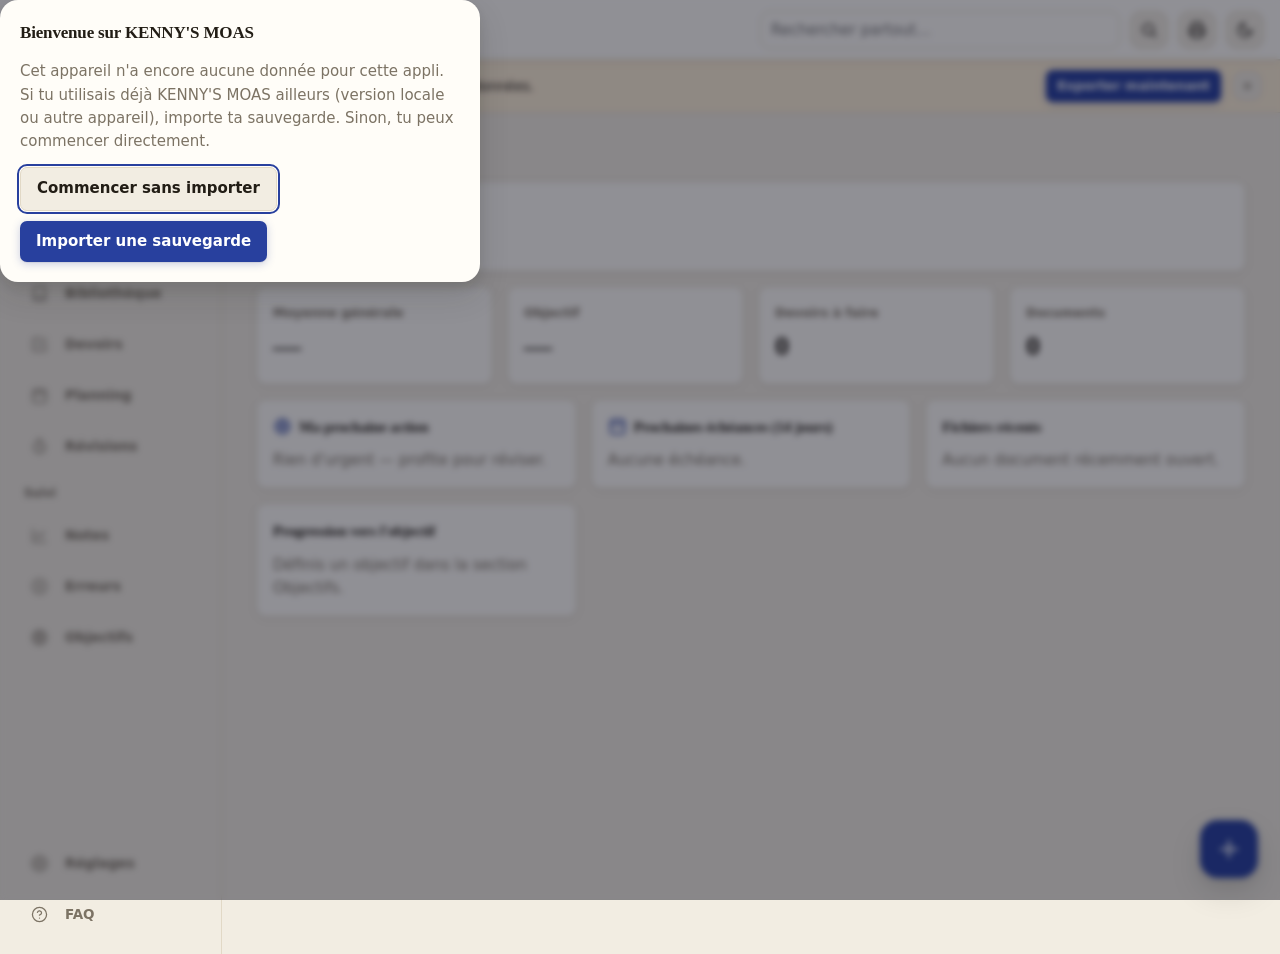
==== commit 5fab0758: "Add files via upload" ====
--- a/index.html
+++ b/index.html
@@ -2,27 +2,51 @@
 <html lang="fr">
 <head>
 <meta charset="UTF-8">
-<meta name="viewport" content="width=device-width, initial-scale=1, viewport-fit=cover">
+<meta name="viewport" content="width=device-width, initial-scale=1, maximum-scale=1, viewport-fit=cover">
 <title>KENNY'S MOAS</title>
 <link rel="manifest" href="manifest.webmanifest">
 <link rel="icon" href="icon-512.png" type="image/png">
-<link rel="apple-touch-icon" href="icon-192.png">
-<meta name="theme-color" content="#6c5ce7">
+<meta name="theme-color" content="#24345c">
+<meta name="format-detection" content="telephone=no">
+
+<!-- ==== Réglages iOS : ajout à l'écran d'accueil ==== -->
+<meta name="mobile-web-app-capable" content="yes">
+<meta name="apple-mobile-web-app-capable" content="yes">
+<meta name="apple-mobile-web-app-title" content="KENNY'S MOAS">
+<meta name="apple-mobile-web-app-status-bar-style" content="black-translucent">
+<link rel="apple-touch-icon" href="icon-180.png">
+<link rel="apple-touch-icon" sizes="120x120" href="icon-120.png">
+<link rel="apple-touch-icon" sizes="152x152" href="icon-152.png">
+<link rel="apple-touch-icon" sizes="167x167" href="icon-167.png">
+<link rel="apple-touch-icon" sizes="180x180" href="icon-180.png">
+<!-- Écrans de démarrage iOS (évite le flash blanc au lancement depuis l'écran d'accueil) -->
+<link rel="apple-touch-startup-image" href="splash/splash-640x1136.png" media="(device-width: 320px) and (device-height: 568px) and (-webkit-device-pixel-ratio: 2)">
+<link rel="apple-touch-startup-image" href="splash/splash-750x1334.png" media="(device-width: 375px) and (device-height: 667px) and (-webkit-device-pixel-ratio: 2)">
+<link rel="apple-touch-startup-image" href="splash/splash-828x1792.png" media="(device-width: 414px) and (device-height: 896px) and (-webkit-device-pixel-ratio: 2)">
+<link rel="apple-touch-startup-image" href="splash/splash-1125x2436.png" media="(device-width: 375px) and (device-height: 812px) and (-webkit-device-pixel-ratio: 3)">
+<link rel="apple-touch-startup-image" href="splash/splash-1170x2532.png" media="(device-width: 390px) and (device-height: 844px) and (-webkit-device-pixel-ratio: 3)">
+<link rel="apple-touch-startup-image" href="splash/splash-1179x2556.png" media="(device-width: 393px) and (device-height: 852px) and (-webkit-device-pixel-ratio: 3)">
+<link rel="apple-touch-startup-image" href="splash/splash-1242x2688.png" media="(device-width: 414px) and (device-height: 896px) and (-webkit-device-pixel-ratio: 3)">
+<link rel="apple-touch-startup-image" href="splash/splash-1284x2778.png" media="(device-width: 428px) and (device-height: 926px) and (-webkit-device-pixel-ratio: 3)">
+<link rel="apple-touch-startup-image" href="splash/splash-1290x2796.png" media="(device-width: 430px) and (device-height: 932px) and (-webkit-device-pixel-ratio: 3)">
 <style>
 :root{
-  --p:#6c5ce7; --s:#00b894; --bg:#f4f5fb; --card:#ffffff; --txt:#1a1d2b; --mut:#6b7085;
-  --bd:#e6e8f2; --r:16px; --sh:0 2px 10px rgba(20,24,60,.06),0 12px 32px rgba(20,24,60,.07);
-  --sh2:0 4px 18px rgba(20,24,60,.12),0 18px 48px rgba(20,24,60,.14);
+  --p:#24345c; --p2:#24345c; --s:#3f7d56; --bg:#f2ede2; --card:#fffdf8; --txt:#221d15; --mut:#7c7364;
+  --bd:#e2d9c6; --r:10px; --r-sm:7px;
+  --sh:0 1px 0 rgba(34,29,21,.04),0 2px 8px rgba(34,29,21,.05);
+  --sh2:0 4px 14px rgba(34,29,21,.09),0 14px 32px rgba(34,29,21,.12);
+  --nav-w:222px;
 }
 [data-theme="dark"]{
-  --bg:#12141f; --card:#1b1e2e; --txt:#eef0fa; --mut:#9aa0b8; --bd:#2a2e44;
-  --sh:0 2px 10px rgba(0,0,0,.35),0 12px 32px rgba(0,0,0,.35);
-  --sh2:0 4px 18px rgba(0,0,0,.5),0 18px 48px rgba(0,0,0,.5);
+  --p:#8ea3d6; --p2:#8ea3d6; --s:#63b581; --bg:#151310; --card:#1e1b16; --txt:#f1ece1; --mut:#a49a89; --bd:#33291e;
+  --sh:0 1px 0 rgba(0,0,0,.3),0 2px 10px rgba(0,0,0,.35);
+  --sh2:0 8px 20px rgba(0,0,0,.42),0 20px 44px rgba(0,0,0,.48);
 }
 *{box-sizing:border-box;margin:0}
 html,body{height:100%}
-:root{--font-main:system-ui,-apple-system,"Segoe UI",Roboto,sans-serif;--dens-pad:16px;--dens-gap:14px;--dens-font:15px}
-body{font:var(--dens-font)/1.5 var(--font-main);background:var(--bg);color:var(--txt);transition:background .3s,color .3s,font-size .2s}
+:root{--font-main:-apple-system,system-ui,"SF Pro Text","Segoe UI",Roboto,"Helvetica Neue",Arial,sans-serif;--font-head:ui-serif,Georgia,"Iowan Old Style","Times New Roman",serif;--dens-pad:16px;--dens-gap:14px;--dens-font:15px}
+body{font:var(--dens-font)/1.55 var(--font-main);background:var(--bg);color:var(--txt);transition:background .3s,color .3s,font-size .2s;-webkit-font-smoothing:antialiased;text-rendering:optimizeLegibility}
+h1,h2,h3,h4,.brand,.stat .val,.tdisp{font-family:var(--font-head);letter-spacing:-.01em}
 body.noscroll{overflow:hidden}
 [data-font="serif"]{--font-main:Georgia,"Times New Roman",serif}
 [data-font="round"]{--font-main:"Segoe UI Rounded",-apple-system,Verdana,sans-serif}
@@ -32,9 +56,7 @@
 [data-density="spacious"]{--dens-pad:22px;--dens-gap:20px;--dens-font:16px}
 .card{padding:var(--dens-pad)}
 .grid{gap:var(--dens-gap)}
-[data-layout="wide"] .nav{width:64px}
-[data-layout="wide"] .nav button span{display:none}
-[data-layout="wide"] .nav button{justify-content:center;padding:12px}
+[data-layout="wide"] .nav button span:not(.navico){display:none}
 [data-layout="wide"] main{max-width:1440px}
 button{font:inherit;color:inherit;background:none;border:none;cursor:pointer}
 input,select,textarea{font:inherit;color:var(--txt);background:var(--card);border:1px solid var(--bd);border-radius:10px;padding:8px 10px;width:100%}
@@ -43,9 +65,11 @@
 svg{flex-shrink:0}
 
 /* topbar */
-.topbar{position:sticky;top:0;z-index:50;display:flex;align-items:center;gap:10px;padding:10px 16px;background:var(--card);border-bottom:1px solid var(--bd);box-shadow:var(--sh)}
+.topbar{position:sticky;top:0;z-index:50;display:flex;align-items:center;gap:10px;padding:calc(10px + env(safe-area-inset-top)) 16px 10px;background:var(--card);border-bottom:1px solid var(--bd);box-shadow:var(--sh)}
+body{padding-left:env(safe-area-inset-left);padding-right:env(safe-area-inset-right)}
 .brand{display:flex;align-items:center;gap:8px;font-weight:800;font-size:17px}
-.brand .logo{width:36px;height:36px;border-radius:10px;background:linear-gradient(135deg,var(--p),var(--s));display:grid;place-items:center;color:#fff;box-shadow:inset 0 1px 1px rgba(255,255,255,.35),inset 0 -6px 10px rgba(0,0,0,.12),0 3px 8px color-mix(in srgb,var(--p) 45%,transparent)}
+.brand{letter-spacing:-.01em}
+.brand .logo{width:36px;height:36px;border-radius:10px;background:var(--p);display:grid;place-items:center;color:#fff;box-shadow:0 2px 6px color-mix(in srgb,var(--p) 45%,transparent)}
 .class-btn{display:flex;align-items:center;gap:6px;padding:7px 12px;border-radius:11px;border:1px solid var(--bd);background:var(--bg);font-weight:600;transition:.2s}
 .class-btn:hover{border-color:var(--p);transform:translateY(-1px)}
 .class-menu{position:absolute;top:56px;left:16px;z-index:60;background:var(--card);border:1px solid var(--bd);border-radius:14px;box-shadow:var(--sh2);padding:8px;min-width:230px;animation:pop .18s ease}
@@ -63,10 +87,31 @@
 
 /* layout / nav */
 .shell{display:flex;min-height:calc(100vh - 59px)}
-.nav{width:210px;padding:14px 10px;display:flex;flex-direction:column;gap:2px;position:sticky;top:59px;height:calc(100vh - 59px)}
-.nav button{display:flex;align-items:center;gap:10px;padding:10px 12px;border-radius:11px;color:var(--mut);font-weight:600;transition:.18s;text-align:left}
-.nav button:hover{background:var(--card);color:var(--txt)}
-.nav button.on{background:var(--card);color:var(--p);box-shadow:var(--sh)}
+.nav{width:var(--nav-w);padding:16px 12px;display:flex;flex-direction:column;gap:3px;position:sticky;top:59px;height:calc(100vh - 59px);overflow-y:auto;overflow-x:hidden;scrollbar-width:thin;border-right:1px solid var(--bd)}
+.nav-label{padding:12px 12px 5px;font-size:11.5px;font-weight:700;color:var(--mut)}
+.nav-label:first-child{padding-top:2px}
+.nav-spacer{margin-top:auto}
+[data-layout="wide"] .nav-label{height:1px;padding:0;margin:10px 8px;background:var(--bd);font-size:0;color:transparent}
+.nav button{position:relative;display:flex;align-items:center;gap:11px;padding:9px 12px;border-radius:var(--r-sm);color:var(--mut);font-weight:600;font-size:13.5px;transition:.18s;text-align:left}
+.hic{display:inline-flex;flex-shrink:0;vertical-align:-4px;margin-right:7px;color:var(--p)}
+.hic svg{display:block;width:18px;height:18px}
+h2 .hic svg,h3 .hic svg{width:19px;height:19px}
+.btn .hic{margin-right:6px;color:currentColor}
+.btn .hic svg{width:15px;height:15px}
+.prio-dot{display:inline-block;width:7px;height:7px;border-radius:50%;background:#e74c3c;vertical-align:middle;margin-left:2px}
+.guide-title{display:inline-flex;align-items:center}
+.guide-title svg{margin-right:7px;flex-shrink:0}
+.nav button .navico{display:grid;place-items:center;width:30px;height:30px;border-radius:9px;flex-shrink:0;background:transparent;color:var(--mut);transition:.18s}
+.nav button .navico svg{width:17px;height:17px}
+.nav button span:not(.navico){white-space:nowrap;overflow:hidden;text-overflow:ellipsis}
+.nav button:hover{color:var(--txt)}
+.nav button:hover .navico{background:var(--bg);color:var(--p)}
+.nav button.on{color:var(--p);background:color-mix(in srgb,var(--p) 8%,transparent)}
+.nav button.on .navico{background:var(--p);color:#fff;box-shadow:0 1px 4px color-mix(in srgb,var(--p) 35%,transparent)}
+.nav button.on::before{content:'';position:absolute;left:-12px;top:50%;translate:0 -50%;width:3px;height:18px;border-radius:0 4px 4px 0;background:var(--p)}
+[data-layout="wide"] .nav{width:66px;align-items:center}
+[data-layout="wide"] .nav button{padding:9px;justify-content:center}
+[data-layout="wide"] .nav button.on::before{left:0}
 main{flex:1;padding:20px clamp(14px,3vw,34px) 110px;max-width:1180px}
 .sec{display:none;animation:fadein .25s ease}
 .sec.on{display:block}
@@ -81,11 +126,11 @@
 .grid{display:grid;gap:14px}
 .g4{grid-template-columns:repeat(auto-fit,minmax(200px,1fr))}
 .g2{grid-template-columns:repeat(auto-fit,minmax(320px,1fr))}
-.stat .lbl{color:var(--mut);font-size:12px;font-weight:600;text-transform:uppercase;letter-spacing:.05em}
+.stat .lbl{color:var(--mut);font-size:12.5px;font-weight:700}
 .stat .val{font-size:28px;font-weight:800;margin-top:2px}
 .stat .val small{font-size:14px;color:var(--mut);font-weight:600}
-.btn{display:inline-flex;align-items:center;gap:7px;padding:9px 15px;border-radius:11px;background:var(--p);color:#fff;font-weight:700;box-shadow:0 4px 14px color-mix(in srgb,var(--p) 40%,transparent);transition:.18s}
-.btn:hover{transform:translateY(-1px);filter:brightness(1.07)}
+.btn{display:inline-flex;align-items:center;gap:7px;padding:9px 16px;border-radius:var(--r-sm);background:var(--p);color:#fff;font-weight:700;box-shadow:0 1px 0 rgba(0,0,0,.06),0 2px 8px color-mix(in srgb,var(--p) 25%,transparent);transition:.18s}
+.btn:hover{transform:translateY(-1px);box-shadow:0 4px 12px color-mix(in srgb,var(--p) 32%,transparent)}
 .btn:active{transform:none}
 .btn.ghost{background:var(--bg);color:var(--txt);border:1px solid var(--bd);box-shadow:none}
 .btn.ghost:hover{border-color:var(--p)}
@@ -136,12 +181,21 @@
 .seg button{padding:8px 13px;font-weight:600;font-size:13px;color:var(--mut);transition:.15s}
 .seg button:not(:last-child){border-right:1px solid var(--bd)}
 .seg button.on{background:var(--p);color:#fff}
-.drop{border:2px dashed var(--bd);border-radius:var(--r);padding:26px;text-align:center;color:var(--mut);margin-bottom:14px;transition:.2s}
-.drop.over{border-color:var(--p);background:color-mix(in srgb,var(--p) 6%,transparent)}
-.files{display:grid;grid-template-columns:repeat(auto-fill,minmax(225px,1fr));gap:13px}
-.fcard{display:flex;flex-direction:column;gap:10px;padding:14px;background:var(--card);border:1px solid var(--bd);border-radius:16px;cursor:pointer;transition:.18s}
-.fcard:hover{transform:translateY(-2px);box-shadow:var(--sh2);border-color:color-mix(in srgb,var(--p) 30%,var(--bd))}
-.fcard .ftop{display:flex;align-items:flex-start;justify-content:space-between;gap:8px}
+.drop{border:2px dashed var(--bd);border-radius:var(--r);padding:26px;text-align:center;color:var(--mut);margin-bottom:14px;transition:.2s;font-weight:600;font-size:13.5px}
+.drop::before{content:'';display:block;width:26px;height:26px;margin:0 auto 8px;background:currentColor;-webkit-mask:url('data:image/svg+xml,%3Csvg xmlns=%22http://www.w3.org/2000/svg%22 viewBox=%220 0 24 24%22 fill=%22none%22 stroke=%22%23000%22 stroke-width=%221.8%22 stroke-linecap=%22round%22 stroke-linejoin=%22round%22%3E%3Cpath d=%22M12 3v12%22/%3E%3Cpath d=%22m7 10 5 5 5-5%22/%3E%3Cpath d=%22M4 21h16%22/%3E%3C/svg%3E') center/contain no-repeat;mask:url('data:image/svg+xml,%3Csvg xmlns=%22http://www.w3.org/2000/svg%22 viewBox=%220 0 24 24%22 fill=%22none%22 stroke=%22%23000%22 stroke-width=%221.8%22 stroke-linecap=%22round%22 stroke-linejoin=%22round%22%3E%3Cpath d=%22M12 3v12%22/%3E%3Cpath d=%22m7 10 5 5 5-5%22/%3E%3Cpath d=%22M4 21h16%22/%3E%3C/svg%3E') center/contain no-repeat}
+.drop.over{border-color:var(--p);background:color-mix(in srgb,var(--p) 6%,transparent);color:var(--p)}
+.files{display:grid;grid-template-columns:repeat(auto-fill,minmax(230px,1fr));gap:15px}
+.fcard{display:flex;flex-direction:column;background:var(--card);border:1px solid var(--bd);border-radius:var(--r);cursor:pointer;transition:.2s;overflow:hidden}
+.fcard:hover{transform:translateY(-3px);box-shadow:var(--sh2);border-color:color-mix(in srgb,var(--p) 30%,var(--bd))}
+.fcard .fbody{display:flex;flex-direction:column;gap:9px;padding:13px 14px 14px}
+.fcover{position:relative;height:108px;display:grid;place-items:center;flex-shrink:0;overflow:hidden}
+.fcover img{position:absolute;inset:0;width:100%;height:100%;object-fit:cover}
+.fcover .cover-ic{position:relative;z-index:1;width:42px;height:42px;opacity:.92}
+.fcover .cover-ic svg{width:100%;height:100%;stroke-width:1.4}
+.fchip{position:absolute;left:10px;bottom:9px;z-index:2;padding:2px 8px;border-radius:7px;color:#fff;font-size:10px;font-weight:800;letter-spacing:.03em;box-shadow:0 2px 6px rgba(0,0,0,.18)}
+.fcover .acts{position:absolute;top:8px;right:8px;z-index:2;display:flex;gap:5px}
+.fcover .acts .mini{width:27px;height:27px;background:rgba(255,255,255,.82);backdrop-filter:blur(6px);border:none;color:#3a3f55}
+[data-theme="dark"] .fcover .acts .mini{background:rgba(18,20,32,.68);color:#dfe1f0}
 .ftype-ico{display:grid;place-items:center;width:42px;height:42px;border-radius:12px;flex-shrink:0;font-size:17px;font-weight:800;letter-spacing:-.02em}
 .fcard .name{font-weight:700;font-size:14px;line-height:1.35;word-break:break-word;display:-webkit-box;-webkit-line-clamp:2;-webkit-box-orient:vertical;overflow:hidden;min-height:2.7em}
 .fcard .meta{display:flex;align-items:center;gap:6px;flex-wrap:wrap;font-size:12px;color:var(--mut)}
@@ -152,8 +206,13 @@
 .fcard .acts .mini{width:28px;height:28px}
 .fav.on{color:#f5b301}
 .fbar{height:5px;border-radius:9px;background:var(--bg);overflow:hidden}
-.fbar i{display:block;height:100%;border-radius:9px;background:linear-gradient(90deg,var(--p),var(--s))}
+.fbar i{display:block;height:100%;border-radius:9px;background:var(--p)}
 .fcard select[data-subj]{margin-top:auto;font-size:12.5px;padding:6px 8px;border-radius:9px}
+.subj-cover{position:relative;height:88px;display:grid;place-items:center;flex-shrink:0;background:color-mix(in srgb,var(--bg) 55%,var(--card))}
+.subj-ico-lg{display:grid;place-items:center;width:52px;height:52px;border-radius:14px;color:#fff}
+.subj-ico-lg svg{width:26px;height:26px;stroke-width:1.7}
+.subj-card:hover .subj-ico-lg{transform:scale(1.08)}
+.subj-ico-lg{transition:.2s}
 .form-file-row{display:flex;gap:8px;align-items:stretch}.form-file-row select{min-width:0;flex:1}.form-file-row .btn{flex:0 0 auto;white-space:nowrap}
 
 /* calendar / schedule */
@@ -180,7 +239,7 @@
 .durs button:hover{border-color:var(--p);transform:translateY(-1px)}
 .durs button.on{background:var(--p);color:#fff;border-color:var(--p);box-shadow:0 4px 12px color-mix(in srgb,var(--p) 24%,transparent)}
 .session-list{display:flex;flex-direction:column;gap:9px}
-.session-card{display:grid;grid-template-columns:58px minmax(0,1fr) auto;gap:12px;align-items:center;padding:12px 13px;border:1px solid var(--bd);border-radius:14px;background:linear-gradient(180deg,var(--card),color-mix(in srgb,var(--bg) 24%,var(--card)));transition:.18s}
+.session-card{display:grid;grid-template-columns:58px minmax(0,1fr) auto;gap:12px;align-items:center;padding:12px 13px;border:1px solid var(--bd);border-radius:14px;background:var(--card);transition:.18s}
 .session-card:hover{transform:translateY(-1px);box-shadow:var(--sh);border-color:color-mix(in srgb,var(--p) 30%,var(--bd))}
 .session-min{width:52px;height:52px;border-radius:15px;display:grid;place-items:center;background:color-mix(in srgb,var(--p) 12%,var(--bg));color:var(--p);font-weight:850;font-size:13px;line-height:1.05;text-align:center}
 .session-min b{display:block;font-size:17px}
@@ -200,12 +259,12 @@
 @media(max-width:620px){.session-card{grid-template-columns:48px minmax(0,1fr)}.session-status{grid-column:2;justify-self:start}.session-min{width:44px;height:44px;border-radius:13px}.session-min b{font-size:15px}}
 
 /* fab & toasts */
-#fab{position:fixed;right:22px;bottom:22px;z-index:70;width:58px;height:58px;border-radius:18px;background:linear-gradient(135deg,var(--p),var(--s));color:#fff;font-size:28px;box-shadow:var(--sh2);display:grid;place-items:center;transition:.2s}
-#fab:hover{transform:rotate(90deg) scale(1.05)}
+#fab{position:fixed;right:calc(22px + env(safe-area-inset-right));bottom:calc(22px + env(safe-area-inset-bottom));z-index:70;width:58px;height:58px;border-radius:18px;background:var(--p);color:#fff;font-size:28px;box-shadow:var(--sh2);display:grid;place-items:center;transition:.2s}
+#fab:hover{transform:scale(1.05);box-shadow:0 6px 16px color-mix(in srgb,var(--p) 32%,transparent),var(--sh2)}
 #fabMenu{position:fixed;right:22px;bottom:90px;z-index:70;background:var(--card);border:1px solid var(--bd);border-radius:16px;box-shadow:var(--sh2);padding:8px;min-width:230px;animation:pop .18s ease}
 #fabMenu button{display:flex;align-items:center;gap:10px;width:100%;padding:10px 12px;border-radius:10px;font-weight:600;transition:.15s}
 #fabMenu button:hover{background:var(--bg);color:var(--p)}
-#toasts{position:fixed;left:50%;bottom:26px;transform:translateX(-50%);z-index:200;display:flex;flex-direction:column;gap:8px;align-items:center;pointer-events:none}
+#toasts{position:fixed;left:50%;bottom:calc(26px + env(safe-area-inset-bottom));transform:translateX(-50%);z-index:200;display:flex;flex-direction:column;gap:8px;align-items:center;pointer-events:none}
 .toast{background:var(--card);border:1px solid var(--bd);border-left:4px solid var(--s);border-radius:12px;box-shadow:var(--sh2);padding:10px 18px;font-weight:600;opacity:0;transform:translateY(10px);transition:.25s}
 .toast.warn{border-left-color:#f59e0b}.toast.err{border-left-color:#e74c3c}
 .toast.in{opacity:1;transform:none}
@@ -220,6 +279,7 @@
 
 /* reader */
 .reader{position:fixed;inset:0;z-index:100;background:var(--bg);display:flex;flex-direction:column}
+.reader:not(.is-pdf) .pdf-only{display:none!important}
 .rd-bar{display:flex;align-items:center;gap:7px;flex-wrap:wrap;padding:8px 12px;background:var(--card);border-bottom:1px solid var(--bd);box-shadow:var(--sh)}
 .rd-bar .title{font-weight:700;font-size:14px;max-width:26vw;overflow:hidden;text-overflow:ellipsis;white-space:nowrap}
 .rd-bar select{width:auto;padding:6px 8px}
@@ -247,10 +307,10 @@
 
 /* responsive */
 @media(max-width:820px){
-  .nav{position:fixed;left:0;right:0;bottom:0;top:auto;height:auto;width:auto;flex-direction:row;overflow-x:auto;background:var(--card);border-top:1px solid var(--bd);padding:6px 8px;z-index:60}
+  .nav{position:fixed;left:0;right:0;bottom:0;top:auto;height:auto;width:auto;flex-direction:row;overflow-x:auto;background:var(--card);border-top:1px solid var(--bd);padding:6px 8px calc(6px + env(safe-area-inset-bottom));z-index:60}
   .nav button{flex-direction:column;gap:3px;font-size:10px;padding:6px 10px;flex:0 0 auto}
-  main{padding-bottom:170px}
-  #fab{bottom:86px}#fabMenu{bottom:152px}
+  main{padding-bottom:calc(170px + env(safe-area-inset-bottom))}
+  #fab{bottom:calc(86px + env(safe-area-inset-bottom))}#fabMenu{bottom:calc(152px + env(safe-area-inset-bottom))}
   .rd-bar .title{max-width:100%}
   .day{min-height:56px}.ev{display:none}.day.hasev .n::after{content:"•";color:var(--p);margin-left:2px}
   /* évite le zoom automatique iOS sur les champs (police < 16px) */
@@ -321,13 +381,13 @@
 
 /* sauvegarde fichier (File System Access API) */
 #fsBackupBox .row{margin-top:8px}
-.methods-grid{display:grid;grid-template-columns:repeat(auto-fit,minmax(220px,1fr));gap:10px}.method-card{padding:12px;border:1px solid var(--bd);border-radius:14px;background:linear-gradient(180deg,var(--card),color-mix(in srgb,var(--bg) 30%,var(--card)))}.method-card .method-icon{font-size:20px}.method-card h4{margin:6px 0 4px}.method-card p{margin:0;font-size:12.5px;line-height:1.45;color:var(--mut)}.import-choice-grid{display:grid;grid-template-columns:repeat(auto-fit,minmax(190px,1fr));gap:10px}.import-choice{padding:13px;text-align:left;border:1px solid var(--bd);border-radius:14px;background:var(--card);cursor:pointer}.import-choice:hover{border-color:color-mix(in srgb,var(--p) 35%,var(--bd));transform:translateY(-1px)}.import-choice b{display:block;margin-bottom:4px}.import-choice span{display:block;font-size:12px;color:var(--mut);line-height:1.4}.grade-scale-preview{padding:9px 11px;border:1px dashed var(--bd);border-radius:10px;background:var(--bg);font-size:12.5px;color:var(--mut)}.grade-scale-preview b{color:var(--tx)}
+.methods-grid{display:grid;grid-template-columns:repeat(auto-fit,minmax(220px,1fr));gap:10px}.method-card{padding:12px;border:1px solid var(--bd);border-radius:14px;background:var(--card);cursor:pointer;text-align:left;transition:.15s}.method-card:hover{border-color:color-mix(in srgb,var(--p) 35%,var(--bd));transform:translateY(-1px)}.method-card .method-icon{font-size:20px}.method-card h4{margin:6px 0 4px}.method-card p{margin:0;font-size:12.5px;line-height:1.45;color:var(--mut)}.import-choice-grid{display:grid;grid-template-columns:repeat(auto-fit,minmax(190px,1fr));gap:10px}.import-choice{padding:13px;text-align:left;border:1px solid var(--bd);border-radius:14px;background:var(--card);cursor:pointer}.import-choice:hover{border-color:color-mix(in srgb,var(--p) 35%,var(--bd));transform:translateY(-1px)}.import-choice b{display:block;margin-bottom:4px}.import-choice span{display:block;font-size:12px;color:var(--mut);line-height:1.4}.grade-scale-preview{padding:9px 11px;border:1px dashed var(--bd);border-radius:10px;background:var(--bg);font-size:12.5px;color:var(--mut)}.grade-scale-preview b{color:var(--tx)}
 </style>
 </head>
 <body>
 
 <header class="topbar">
-  <div class="brand"><span class="logo"><svg width="19" height="19" viewBox="0 0 24 24" fill="currentColor"><path d="M12 3 22 8.5 12 12.5 2 8.5z"/><path d="M7.3 9.2h9.4L15 15.5H9z"/><path d="M21.2 9.2v4.8" stroke="currentColor" stroke-width="1.5" fill="none" stroke-linecap="round"/><circle cx="21.2" cy="15" r="1.3"/></svg></span><span class="brand-txt">KENNY'S MOAS</span></div>
+  <div class="brand"><span class="logo"><svg width="19" height="19" viewBox="0 0 24 24" fill="none" stroke="currentColor" stroke-width="3" stroke-linecap="round"><path d="M7 4v16"/><path d="M7 13 18 4"/><path d="M7 13 18 20"/></svg></span><span class="brand-txt">KENNY'S MOAS</span></div>
   <button id="classBtn" class="class-btn"></button>
   <div id="classMenu" class="class-menu hidden"></div>
   <div id="timerChip" class="timer-chip hidden">
@@ -350,7 +410,7 @@
 <section class="sec on" id="sec-dash">
   <h2>Bonjour</h2>
   <div class="card" id="todayCard" style="margin-bottom:14px">
-    <h3>📅 Aujourd'hui</h3>
+    <h3><span class="hic" data-hic="calendar"></span>Aujourd'hui</h3>
     <div id="todayList" class="list"></div>
   </div>
   <div class="grid g4" style="margin-bottom:14px">
@@ -360,25 +420,25 @@
     <div class="card stat"><div class="lbl">Documents</div><div class="val" id="dFiles">0</div></div>
   </div>
   <div class="grid g2">
-    <div class="card"><h3>🎯 Ma prochaine action</h3><div id="dNext" class="muted">Rien d'urgent.</div></div>
-    <div class="card"><h3>📅 Prochaines échéances (14 jours)</h3><div id="dEv" class="list"></div></div>
+    <div class="card"><h3><span class="hic" data-hic="target"></span>Ma prochaine action</h3><div id="dNext" class="muted">Rien d'urgent.</div></div>
+    <div class="card"><h3><span class="hic" data-hic="calendar"></span>Prochaines échéances (14 jours)</h3><div id="dEv" class="list"></div></div>
     <div class="card"><h3>Fichiers récents</h3><div id="dRecent" class="list"></div></div>
     <div class="card"><h3>Progression vers l'objectif</h3><div id="dProg"></div></div>
   </div>
 </section>
 
 <section class="sec" id="sec-guide">
-  <h2>👋 Présentation de KENNY'S MOAS</h2>
+  <h2>Présentation de KENNY'S MOAS</h2>
   <p class="muted" style="margin-bottom:16px;max-width:760px">Un petit tour des fonctionnalités pour ne pas être perdu. Chaque onglet du menu de gauche correspond à une carte ci-dessous — clique sur son nom pour t'y rendre directement.</p>
   <div class="grid g2" id="guideCards"></div>
 </section>
 
 <section class="sec" id="sec-lib">
-  <div class="page-intro"><div><h2>📚 Bibliothèque</h2><div class="sub">Tous tes supports à apprendre, classés par matière.</div></div></div>
+  <div class="page-intro"><div><h2><span class="hic" data-hic="book"></span>Bibliothèque</h2><div class="sub">Tous tes supports à apprendre, classés par matière.</div></div></div>
   <div class="lib-toolbar">
     <div class="lib-tools">
-      <button class="btn" onclick="openCourse()">📚 Ajouter un cours</button>
-      <button class="btn ghost" onclick="openLibraryImport()">📄 Ajouter un fichier</button>
+      <button class="btn" onclick="openCourse()"><span class="hic" data-hic="book"></span>Ajouter un cours</button>
+      <button class="btn ghost" onclick="openLibraryImport()"><span class="hic" data-hic="file"></span>Ajouter un fichier</button>
     </div>
     <div class="row" id="libBreadcrumb" style="display:none;align-items:center;gap:10px;margin:0 0 12px">
       <button class="btn ghost sm" id="libBackBtn">← Toutes les matières</button>
@@ -403,7 +463,7 @@
 </section>
 
 <section class="sec" id="sec-hw">
-  <div class="page-intro"><div><h2>📝 Devoirs & échéances</h2><div class="sub">Une vue claire de ce qui est à faire, par nature de travail.</div></div><div class="row" style="gap:8px"><button class="btn" onclick="openHW()">Ajouter un devoir</button><button class="btn ghost" onclick="openHomeworkImport()">📥 Importer un travail</button></div></div>
+  <div class="page-intro"><div><h2><span class="hic" data-hic="hw"></span>Devoirs & échéances</h2><div class="sub">Une vue claire de ce qui est à faire, par nature de travail.</div></div><div class="row" style="gap:8px"><button class="btn" onclick="openHW()">Ajouter un devoir</button><button class="btn ghost" onclick="openHomeworkImport()"><span class="hic" data-hic="download"></span>Importer un travail</button></div></div>
   <div class="cat-seg" id="hwCatSeg"></div>
   <div class="list" id="hwList"></div>
   <h3 style="margin-top:20px">Terminés</h3>
@@ -424,7 +484,7 @@
       <button class="icon-btn" id="calPrev" aria-label="Mois précédent" title="Mois précédent">‹</button>
       <h3 id="calTitle" style="margin:0;flex:1;text-align:center"></h3>
       <button class="icon-btn" id="calNext" aria-label="Mois suivant" title="Mois suivant">›</button>
-      <button class="btn sm ghost" id="icsPlanBtn" type="button">📆 Exporter .ics</button>
+      <button class="btn sm ghost" id="icsPlanBtn" type="button"><span class="hic" data-hic="calendar"></span>Exporter .ics</button>
       <button class="btn sm" onclick="openEvent()">Événement</button>
     </div>
     <div class="cal" id="cal"></div>
@@ -451,7 +511,7 @@
       <div id="sessWeek" class="session-week" style="margin:8px 0"></div>
       <div id="sessList" class="session-list" style="margin-top:10px"></div>
     </div>
-    <div class="card" style="grid-column:1/-1"><div class="row spread"><div><h3 style="margin:0">🧠 Méthodes de révision</h3><div class="sub">Des méthodes différentes selon ce que tu veux retenir.</div></div><span class="task-cat">À tester</span></div><div id="revisionMethods" class="methods-grid" style="margin-top:12px"></div></div>
+    <div class="card" style="grid-column:1/-1"><div class="row spread"><div><h3 style="margin:0"><span class="hic" data-hic="lightbulb"></span>Méthodes de révision</h3><div class="sub">Des méthodes différentes selon ce que tu veux retenir.</div></div><span class="task-cat">À tester</span></div><div id="revisionMethods" class="methods-grid" style="margin-top:12px"></div></div>
   </div>
 </section>
 
@@ -459,7 +519,7 @@
   <h2>Notes & progression</h2>
   <div class="row spread" style="margin-bottom:12px">
     <div class="card stat" style="flex:1"><div class="lbl">Moyenne générale pondérée</div><div class="val" id="gAvg">—</div></div>
-    <div class="row" style="gap:8px"><button class="btn ghost" onclick="openGradeImport()">📎 Importer une note</button><button class="btn" onclick="openGrade()">Ajouter une note</button></div>
+    <div class="row" style="gap:8px"><button class="btn ghost" onclick="openGradeImport()"><span class="hic" data-hic="paperclip"></span>Importer une note</button><button class="btn" onclick="openGrade()">Ajouter une note</button></div>
   </div>
   <div class="card" style="overflow-x:auto">
     <table><thead><tr><th>Matière</th><th>Coef</th><th>Notes</th><th>Moyenne /20</th></tr></thead><tbody id="gBody"></tbody></table>
@@ -468,8 +528,8 @@
 </section>
 
 <section class="sec" id="sec-errors">
-  <h2>🧠 Mes remarques &amp; erreurs</h2>
-  <button class="btn" style="margin-bottom:14px" onclick="openError()">🧠 Ajouter une remarque / erreur</button>
+  <h2><span class="hic" data-hic="lightbulb"></span>Mes remarques &amp; erreurs</h2>
+  <button class="btn" style="margin-bottom:14px" onclick="openError()"><span class="hic" data-hic="lightbulb"></span>Ajouter une remarque / erreur</button>
   <div class="grid g2">
     <div class="card"><h3>Statistiques</h3><div id="errStats"></div></div>
     <div><div class="list" id="errList"></div></div>
@@ -509,14 +569,7 @@
       <div class="row" style="margin-top:8px">
         <button class="btn ghost" id="expBtn">Exporter (JSON)</button>
         <button class="btn ghost" id="expFullBtn">Exporter complet (avec fichiers)</button>
-        <div style="margin-top:14px;padding-top:14px;border-top:1px solid var(--border,#e5e5e5)">
-          <p class="muted" style="font-size:13px;margin-bottom:8px">☁️ Sauvegarde automatique optionnelle vers ton Google Drive (toutes les 30s + à la fermeture). Rien n'est obligatoire — l'app reste 100% locale si tu ne te connectes pas.</p>
-          <button class="btn ghost" id="driveConnectBtn">🔑 Connecter à Google Drive</button>
-          <button class="btn ghost hidden" id="driveDisconnectBtn">Déconnecter Google Drive</button>
-          <button class="btn ghost hidden" id="driveRestoreBtn">📥 Restaurer depuis Drive</button>
-          <div id="driveSyncStatus" class="muted" style="font-size:12px;margin-top:6px"></div>
-        </div>
-        <button class="btn ghost" id="icsExportBtn" title="Créer un fichier calendrier importable dans Google Calendar, Outlook ou Apple Calendar">📆 Exporter calendrier (.ics)</button>
+        <button class="btn ghost" id="icsExportBtn" title="Créer un fichier calendrier importable dans Google Calendar, Outlook ou Apple Calendar"><span class="hic" data-hic="calendar"></span>Exporter calendrier (.ics)</button>
         <button class="btn ghost" onclick="impInput.click()">Importer</button>
         <button class="btn danger" id="resetBtn">Tout réinitialiser</button>
       </div>
@@ -524,14 +577,21 @@
       <p class="muted" style="font-size:13px">En plus de l'export manuel, l'appli garde toute seule quelques instantanés récents de tes données (notes, devoirs, réglages... — pas les fichiers de la bibliothèque) sur cet appareil. Pratique en cas de fausse manipulation, mais ça ne remplace pas un export régulier vers un autre support.</p>
       <div id="autoBackupBox" style="margin-top:8px"></div>
     </div>
+    <div class="card" id="gdriveCard">
+      <h3 style="margin-top:0">Google Drive</h3>
+      <p class="muted" style="font-size:13px">Connecte ton compte Google pour synchroniser automatiquement tes données (notes, devoirs, réglages…) et les documents de la Bibliothèque entre tes appareils via ton propre Google Drive. Tant que tu n'es pas connecté, tout continue de fonctionner uniquement en local, comme avant.</p>
+      <div id="gdriveStatus" style="margin-top:10px"></div>
+      <div class="row" id="gdriveActions" style="margin-top:10px;flex-wrap:wrap;gap:8px"></div>
+      <div id="gdriveAutoBox" style="margin-top:14px"></div>
+    </div>
   </div>
 </section>
 
 <section class="sec" id="sec-faq">
-  <h2>❓ FAQ — À propos de KENNY'S MOAS</h2>
+  <h2><span class="hic" data-hic="help"></span>FAQ — À propos de KENNY'S MOAS</h2>
   <div class="grid g2" style="align-items:start">
     <div class="card">
-      <h3>🧑‍🎓 L'histoire du projet</h3>
+      <h3><span class="hic" data-hic="grad"></span>L'histoire du projet</h3>
       <div id="faqStory" class="muted" style="font-size:14px;line-height:1.7"></div>
     </div>
     <div class="card" id="faqQA"></div>
@@ -549,7 +609,7 @@
 
 <!-- PALETTE DE COMMANDES (Ctrl+K / Cmd+K) -->
 <dialog id="paletteDlg" aria-label="Palette de commandes">
-  <div class="pInput"><span aria-hidden="true">🔎</span><input id="pQ" type="text" placeholder="Rechercher, ou taper + pour une commande rapide…" autocomplete="off" aria-label="Rechercher ou saisir une commande"></div>
+  <div class="pInput"><span aria-hidden="true" class="hic" data-hic="search"></span><input id="pQ" type="text" placeholder="Rechercher, ou taper + pour une commande rapide…" autocomplete="off" aria-label="Rechercher ou saisir une commande"></div>
   <div class="pHint">Astuce : <b>+ devoir texte matière jour</b> · <b>+ note matière x/20</b> · <b>+ erreur matière texte</b> · mots-clés <b>pomodoro</b>, <b>export</b>, <b>aujourd'hui</b></div>
   <div class="pResults" id="pResults" role="listbox" aria-label="Résultats"></div>
 </dialog>
@@ -563,7 +623,7 @@
 
 <!-- IMPORT PRIORITAIRE (premier lancement sur l'hébergement, stockage vide) -->
 <dialog id="firstRunDlg" aria-label="Bienvenue">
-  <h3>👋 Bienvenue sur KENNY'S MOAS</h3>
+  <h3>Bienvenue sur KENNY'S MOAS</h3>
   <p class="muted" style="margin-bottom:14px">Cet appareil n'a encore aucune donnée pour cette appli. Si tu utilisais déjà KENNY'S MOAS ailleurs (version locale ou autre appareil), importe ta sauvegarde. Sinon, tu peux commencer directement.</p>
   <div class="row spread">
     <button class="btn ghost" id="firstRunSkip">Commencer sans importer</button>
@@ -576,31 +636,31 @@
   <div class="rd-bar">
     <button class="icon-btn" id="rdBack" aria-label="Retour" title="Retour">‹</button>
     <span class="title" id="rdTitle"></span>
-    <span class="chip">p. <b id="rdPage">1</b>/<span id="rdCount">1</span></span>
-    <button class="icon-btn" id="rdPrev" aria-label="Page précédente">‹</button><button class="icon-btn" id="rdNext" aria-label="Page suivante">›</button>
-    <button class="icon-btn" id="rdZm" aria-label="Réduire le zoom">−</button><span id="rdZoom" style="font-size:12px;font-weight:700;min-width:38px;text-align:center">100%</span><button class="icon-btn" id="rdZp" aria-label="Augmenter le zoom">+</button>
-    <select id="rdMode">
+    <span class="chip pdf-only" id="rdPageChip">p. <b id="rdPage">1</b>/<span id="rdCount">1</span></span>
+    <button class="icon-btn pdf-only" id="rdPrev" aria-label="Page précédente">‹</button><button class="icon-btn pdf-only" id="rdNext" aria-label="Page suivante">›</button>
+    <button class="icon-btn pdf-only" id="rdZm" aria-label="Réduire le zoom">−</button><span class="pdf-only" id="rdZoom" style="font-size:12px;font-weight:700;min-width:38px;text-align:center">100%</span><button class="icon-btn pdf-only" id="rdZp" aria-label="Augmenter le zoom">+</button>
+    <select id="rdMode" class="pdf-only">
       <option value="single">Page unique</option><option value="continuous">Défilement continu</option>
       <option value="two">Deux pages</option><option value="presentation">Présentation</option><option value="lecture">Lecture</option>
     </select>
-    <button class="icon-btn tool" id="rdSearchT" title="Rechercher" aria-label="Rechercher dans le document">🔍</button>
-    <button class="icon-btn tool" id="rdAnnT" title="Annoter" aria-label="Activer l'annotation">✏️</button>
-    <button class="icon-btn" id="rdBmAdd" title="Ajouter un marque-page" aria-label="Ajouter un marque-page">＋🔖</button>
-    <button class="icon-btn" id="rdBmT" title="Marque-pages" aria-label="Afficher les marque-pages">🔖</button>
-    <button class="icon-btn" id="rdPrint" title="Imprimer ce document" aria-label="Imprimer ce document">🖨️</button>
+    <button class="icon-btn tool pdf-only" id="rdSearchT" title="Rechercher" aria-label="Rechercher dans le document"><svg width="18" height="18" viewBox="0 0 24 24" fill="none" stroke="currentColor" stroke-width="2" stroke-linecap="round" stroke-linejoin="round"><circle cx="11" cy="11" r="7"/><path d="m21 21-4.3-4.3"/></svg></button>
+    <button class="icon-btn tool pdf-only" id="rdAnnT" title="Annoter" aria-label="Activer l'annotation"><svg width="18" height="18" viewBox="0 0 24 24" fill="none" stroke="currentColor" stroke-width="2" stroke-linecap="round" stroke-linejoin="round"><path d="M12 20h9"/><path d="M16.5 3.5a2.1 2.1 0 0 1 3 3L7 19l-4 1 1-4Z"/></svg></button>
+    <button class="icon-btn pdf-only" id="rdBmAdd" title="Ajouter un marque-page" aria-label="Ajouter un marque-page"><svg width="18" height="18" viewBox="0 0 24 24" fill="none" stroke="currentColor" stroke-width="2" stroke-linecap="round" stroke-linejoin="round"><path d="M6 3h9v18l-4.5-3L6 21Z"/><path d="M18 7h4M20 5v4"/></svg></button>
+    <button class="icon-btn pdf-only" id="rdBmT" title="Marque-pages" aria-label="Afficher les marque-pages"><svg width="18" height="18" viewBox="0 0 24 24" fill="none" stroke="currentColor" stroke-width="2" stroke-linecap="round" stroke-linejoin="round"><path d="M6 3h12v18l-6-4-6 4Z"/></svg></button>
+    <button class="icon-btn" id="rdPrint" title="Imprimer ce document" aria-label="Imprimer ce document"><svg width="18" height="18" viewBox="0 0 24 24" fill="none" stroke="currentColor" stroke-width="2" stroke-linecap="round" stroke-linejoin="round"><path d="M6 9V2h12v7"/><path d="M6 18H4a2 2 0 0 1-2-2v-5a2 2 0 0 1 2-2h16a2 2 0 0 1 2 2v5a2 2 0 0 1-2 2h-2"/><rect x="6" y="14" width="12" height="8"/></svg></button>
   </div>
   <div class="searchbar hidden" id="rdSearch">
     <input id="rdQ" placeholder="Rechercher dans le document…" style="max-width:280px">
     <button class="btn sm" id="rdGo">Chercher</button>
     <span id="rdHits" class="muted"></span>
     <button class="icon-btn" id="rdSPrev" aria-label="Résultat précédent">‹</button><button class="icon-btn" id="rdSNext" aria-label="Résultat suivant">›</button>
-    <button class="icon-btn" id="rdSClose" aria-label="Fermer la recherche">✕</button>
+    <button class="icon-btn" id="rdSClose" aria-label="Fermer la recherche"><svg width="18" height="18" viewBox="0 0 24 24" fill="none" stroke="currentColor" stroke-width="2" stroke-linecap="round" stroke-linejoin="round"><path d="M18 6 6 18M6 6l12 12"/></svg></button>
   </div>
   <div class="annbar hidden" id="annBar">
-    <button class="icon-btn tool on" data-tool="hl" title="Surligneur" aria-label="Outil surligneur">🖍</button>
-    <button class="icon-btn tool" data-tool="pen" title="Stylo" aria-label="Outil stylo">🖊</button>
+    <button class="icon-btn tool on" data-tool="hl" title="Surligneur" aria-label="Outil surligneur"><svg width="18" height="18" viewBox="0 0 24 24" fill="none" stroke="currentColor" stroke-width="2" stroke-linecap="round" stroke-linejoin="round"><path d="m9 11 6-6 4 4-6 6H9v-4Z"/><path d="M8 21h8"/><path d="m6 16 3 3-2 2H3v-4Z"/></svg></button>
+    <button class="icon-btn tool" data-tool="pen" title="Stylo" aria-label="Outil stylo"><svg width="18" height="18" viewBox="0 0 24 24" fill="none" stroke="currentColor" stroke-width="2" stroke-linecap="round" stroke-linejoin="round"><path d="M12 20h9"/><path d="M16.5 3.5a2.1 2.1 0 0 1 3 3L7 19l-4 1 1-4Z"/></svg></button>
     <button class="icon-btn tool" data-tool="erase" title="Gomme" aria-label="Outil gomme">⌫</button>
-    <button class="icon-btn tool" data-tool="note" title="Note" aria-label="Outil note">📝</button>
+    <button class="icon-btn tool" data-tool="note" title="Note" aria-label="Outil note"><svg width="18" height="18" viewBox="0 0 24 24" fill="none" stroke="currentColor" stroke-width="2" stroke-linecap="round" stroke-linejoin="round"><path d="M14 2H6a2 2 0 0 0-2 2v16a2 2 0 0 0 2 2h12a2 2 0 0 0 2-2V8Z"/><path d="M14 2v6h6"/><path d="M9 13h6M9 17h4"/></svg></button>
     <span id="annCols" class="row"></span>
     <input type="range" id="annSize" min="1" max="10" value="3" style="width:90px">
   </div>
@@ -609,18 +669,21 @@
   <div id="bmPanel" class="hidden"></div>
 </div>
 
-<!-- PDF.js chargé en local (Ronde 10, P1.2) : pdf.min.js/pdf.worker.min.js sont
-     absents du zip par conception (voir DEPLOIEMENT.md) et récupérés une fois
-     via download-pdfjs.sh/.ps1. Aucune dépendance réseau au chargement une
-     fois ces fichiers présents. Si absents, pdfjsLib reste undefined et le
-     lecteur affiche "indisponible" (voir plus bas) sans casser le reste de
-     l'appli — même dégradation gracieuse qu'avant, juste sans réseau requis.
-     Repli CDN + attribut integrity= (P2.8) : non fait, voir fichier relais. -->
-<script src="./pdf.min.js"></script>
+<!-- PDF.js embarqué en local (pdf.min.mjs/pdf.worker.min.mjs, build officiel
+     Mozilla, licence Apache-2.0) : 100% hors-ligne dès la livraison, aucun
+     téléchargement ni accès réseau requis, y compris à la première ouverture.
+     Chargé en module ES (import) car les builds pdf.js récents ne fournissent
+     plus de bundle UMD classique. Si les fichiers venaient à manquer, pdfjsLib
+     reste undefined et le lecteur affiche "indisponible" (voir plus bas) sans
+     casser le reste de l'appli. -->
+<script type="module">
+import * as pdfjsLib from './pdf.min.mjs';
+pdfjsLib.GlobalWorkerOptions.workerSrc = './pdf.worker.min.mjs';
+window.pdfjsLib = pdfjsLib;
+</script>
 <script>
 (()=>{
 'use strict';
-if(window.pdfjsLib)pdfjsLib.GlobalWorkerOptions.workerSrc='./pdf.worker.min.js';
 
 /* ================= UTILS ================= */
 const $=(s,r=document)=>r.querySelector(s),$$=(s,r=document)=>[...r.querySelectorAll(s)];
@@ -654,7 +717,7 @@
 function getDefaultForKey(k){const d=structuredClone(DEFS[k]); if(k==='subjects') return defaultSubjectsForClass(cls); return d;}
 const DEFS={subjects:DEF_SUBJ,grades:[],homework:[],errors:[],events:[],sessions:[],schedule:{},extraHours:[],goal:null};
 const S=new Proxy({},{get:(_,k)=>LS.g(K(k),getDefaultForKey(k)),set:(_,k,v)=>(LS.s(K(k),v),true)});
-let SET=LS.g('me:settings',{mode:'auto',primary:'#6c5ce7',secondary:'#00b894',font:'system',density:'comfortable',layout:'normal'});
+let SET=LS.g('me:settings',{mode:'auto',primary:'#28409e',secondary:'#00b894',font:'system',density:'comfortable',layout:'normal'});
 SET.font??='system';SET.density??='comfortable';SET.layout??='normal';
 const saveSet=()=>LS.s('me:settings',SET);
 
@@ -682,6 +745,50 @@
 
 /* ================= ICÔNES SVG MATIÈRES ================= */
 const I=p=>`<svg viewBox="0 0 24 24" width="20" height="20" fill="none" stroke="currentColor" stroke-width="1.8" stroke-linecap="round" stroke-linejoin="round">${p}</svg>`;
+const Is=(p,s)=>`<svg viewBox="0 0 24 24" width="${s||16}" height="${s||16}" fill="none" stroke="currentColor" stroke-width="1.9" stroke-linecap="round" stroke-linejoin="round">${p}</svg>`;
+/* Bibliothèque d'icônes de contenu (remplace les émojis dans toute l'interface) */
+const HI={
+ calendar:'<rect x="3" y="4" width="18" height="17" rx="2"/><path d="M8 2v4M16 2v4M3 10h18"/>',
+ calendarCheck:'<rect x="3" y="4" width="18" height="17" rx="2"/><path d="M8 2v4M16 2v4M3 10h18"/><path d="m8.5 15 2 2 4-4"/>',
+ target:'<circle cx="12" cy="12" r="9"/><circle cx="12" cy="12" r="5"/><circle cx="12" cy="12" r="1.4"/>',
+ book:'<path d="M4 19.5A2.5 2.5 0 0 1 6.5 17H20"/><path d="M6.5 2H20v20H6.5A2.5 2.5 0 0 1 4 19.5v-15A2.5 2.5 0 0 1 6.5 2z"/>',
+ file:'<path d="M14 2H6a2 2 0 0 0-2 2v16a2 2 0 0 0 2 2h12a2 2 0 0 0 2-2V8z"/><path d="M14 2v6h6"/>',
+ note:'<path d="M14 2H6a2 2 0 0 0-2 2v16a2 2 0 0 0 2 2h12a2 2 0 0 0 2-2V8z"/><path d="M14 2v6h6"/><path d="M9 13h6M9 17h4"/>',
+ hw:'<path d="M9 11l3 3L22 4"/><path d="M21 12v7a2 2 0 0 1-2 2H5a2 2 0 0 1-2-2V5a2 2 0 0 1 2-2h11"/>',
+ lightbulb:'<path d="M9 18h6"/><path d="M10 22h4"/><path d="M12 2a6 6 0 0 0-4 10.2c.6.5 1 1.3 1 2.1V15h6v-.7c0-.8.4-1.6 1-2.1A6 6 0 0 0 12 2z"/>',
+ help:'<circle cx="12" cy="12" r="10"/><path d="M9.09 9a3 3 0 0 1 5.83 1c0 2-3 3-3 3"/><line x1="12" y1="17" x2="12.01" y2="17"/>',
+ grad:'<path d="m22 10-10-5L2 10l10 5 10-5z"/><path d="M6 12v5c0 1.5 2.7 3 6 3s6-1.5 6-3v-5"/>',
+ search:'<circle cx="11" cy="11" r="7"/><path d="m21 21-4.3-4.3"/>',
+ edit:'<path d="M12 20h9"/><path d="M16.5 3.5a2.1 2.1 0 0 1 3 3L7 19l-4 1 1-4z"/>',
+ highlighter:'<path d="m9 11 6-6 4 4-6 6H9v-4z"/><path d="M8 21h8"/><path d="m6 16 3 3-2 2H3v-4z"/>',
+ bookmark:'<path d="M6 3h12v18l-6-4-6 4z"/>',
+ bookmarkAdd:'<path d="M6 3h12v18l-6-4-6 4z"/><path d="M9 8h6M12 5v6"/>',
+ print:'<path d="M6 9V2h12v7"/><path d="M6 18H4a2 2 0 0 1-2-2v-5a2 2 0 0 1 2-2h16a2 2 0 0 1 2 2v5a2 2 0 0 1-2 2h-2"/><rect x="6" y="14" width="12" height="8"/>',
+ close:'<path d="M18 6 6 18M6 6l12 12"/>',
+ paperclip:'<path d="M17 6.5 8.7 14.8a3 3 0 1 0 4.2 4.2l8-8a5 5 0 1 0-7-7l-8 8a7 7 0 0 0 9.9 9.9"/>',
+ bell:'<path d="M6 9a6 6 0 0 1 12 0c0 5 2 6 2 6H4s2-1 2-6z"/><path d="M10 20a2 2 0 0 0 4 0"/>',
+ check:'<path d="M20 6 9 17l-5-5"/>',
+ checkCircle:'<circle cx="12" cy="12" r="9"/><path d="m8 12 3 3 5-6"/>',
+ xCircle:'<circle cx="12" cy="12" r="9"/><path d="m15 9-6 6M9 9l6 6"/>',
+ star:'<path d="m12 2 2.9 6.3 6.9.7-5.2 4.7 1.5 6.8L12 17l-6.1 3.5 1.5-6.8L2.2 9l6.9-.7z"/>',
+ folder:'<path d="M3 7a2 2 0 0 1 2-2h4l2 2h8a2 2 0 0 1 2 2v9a2 2 0 0 1-2 2H5a2 2 0 0 1-2-2z"/>',
+ download:'<path d="M12 3v12"/><path d="m7 10 5 5 5-5"/><path d="M4 21h16"/>',
+ repeat:'<path d="m17 2 4 4-4 4"/><path d="M3 11V9a4 4 0 0 1 4-4h14"/><path d="m7 22-4-4 4-4"/><path d="M21 13v2a4 4 0 0 1-4 4H3"/>',
+ pin:'<path d="M12 22s7-6.6 7-12a7 7 0 1 0-14 0c0 5.4 7 12 7 12z"/><circle cx="12" cy="10" r="2.3"/>',
+ plus:'<path d="M12 5v14M5 12h14"/>',
+ zap:'<path d="M13 2 4 14h7l-1 8 9-12h-7z"/>',
+ box:'<path d="M21 8 12 3 3 8v8l9 5 9-5z"/><path d="M3 8l9 5 9-5"/><path d="M12 13v8"/>',
+ save:'<path d="M19 21H5a2 2 0 0 1-2-2V5a2 2 0 0 1 2-2h11l5 5v11a2 2 0 0 1-2 2z"/><path d="M17 21v-8H7v8"/><path d="M7 3v5h8"/>',
+ map:'<path d="M9 3 3 5v16l6-2 6 2 6-2V3l-6 2-6-2z"/><path d="M9 3v16M15 5v16"/>',
+ layers:'<path d="m12 2 9 5-9 5-9-5 9-5z"/><path d="m3 12 9 5 9-5"/><path d="m3 17 9 5 9-5"/>',
+ message:'<path d="M21 11.5a8.4 8.4 0 0 1-1 4 8.5 8.5 0 0 1-7.5 4.5 8.4 8.4 0 0 1-4-1L3 20l1-4.5a8.4 8.4 0 0 1-1-4A8.5 8.5 0 0 1 7.5 3 8.4 8.4 0 0 1 12 2a8.5 8.5 0 0 1 8.9 8.4z"/>',
+ warning:'<path d="M10.3 4 2.6 18a2 2 0 0 0 1.7 3h15.4a2 2 0 0 0 1.7-3L13.7 4a2 2 0 0 0-3.4 0z"/><path d="M12 9v4"/><path d="M12 17h.01"/>',
+ chart:'<path d="M6 20V10M12 20V4M18 20v-7"/>'
+};
+const H=(k,s)=>Is(HI[k]||'',s);
+document.querySelectorAll('[data-hic]').forEach(el=>{el.innerHTML=Is(HI[el.dataset.hic]||'',19)});
+const SUBJ_PALETTE=['#3d5a80','#5b7f4f','#c17f2e','#7d5a8c','#3f8078','#b0533f','#6b6f3f','#9c5f7a'];
+function subjColor(name){let h=0;for(const c of (name||''))h=(h*31+c.charCodeAt(0))>>>0;return SUBJ_PALETTE[h%SUBJ_PALETTE.length]}
 function subjIcon(name){const n=(name||'').toLowerCase();
  if(n.includes('fran'))return I('<path d="M4 19.5A2.5 2.5 0 0 1 6.5 17H20"/><path d="M6.5 2H20v20H6.5A2.5 2.5 0 0 1 4 19.5v-15A2.5 2.5 0 0 1 6.5 2z"/><path d="M9 7h7M9 11h5"/>');
  if(n.includes('angl'))return I('<path d="M7.9 20A9 9 0 1 0 4 16.1L2 22z"/><path d="M8 10h8M8 14h5"/>');
@@ -697,6 +804,15 @@
 }
 /* Type de fichier : badge coloré + libellé d'extension, pour repérer un fichier au premier
    coup d'œil dans la bibliothèque sans avoir à lire son nom en entier (Ronde 11). */
+const FTYPE_ICONS={
+ pdf:'<path d="M14 2H6a2 2 0 0 0-2 2v16a2 2 0 0 0 2 2h12a2 2 0 0 0 2-2V8z"/><path d="M14 2v6h6"/><path d="M9 15h1.5a1.5 1.5 0 0 0 0-3H9v5"/><path d="M13.5 17v-5H15a2 2 0 0 1 0 5h-1.5"/><path d="M18 12v5"/><path d="M18 14.2h1.6"/>',
+ img:'<rect x="3" y="3" width="18" height="18" rx="3"/><circle cx="9" cy="9" r="2"/><path d="m21 15-5-5L5 21"/>',
+ doc:'<path d="M14 2H6a2 2 0 0 0-2 2v16a2 2 0 0 0 2 2h12a2 2 0 0 0 2-2V8z"/><path d="M14 2v6h6"/><path d="M8 13h8M8 17h8M8 9h2"/>',
+ xls:'<path d="M14 2H6a2 2 0 0 0-2 2v16a2 2 0 0 0 2 2h12a2 2 0 0 0 2-2V8z"/><path d="M14 2v6h6"/><path d="M8 13h8M8 17h8M11 13v7"/>',
+ ppt:'<path d="M14 2H6a2 2 0 0 0-2 2v16a2 2 0 0 0 2 2h12a2 2 0 0 0 2-2V8z"/><path d="M14 2v6h6"/><rect x="8" y="12" width="8" height="5" rx="1"/>',
+ txt:'<path d="M14 2H6a2 2 0 0 0-2 2v16a2 2 0 0 0 2 2h12a2 2 0 0 0 2-2V8z"/><path d="M14 2v6h6"/><path d="M8 13h8M8 16.5h8M8 9.5h3"/>',
+ file:'<path d="M14 2H6a2 2 0 0 0-2 2v16a2 2 0 0 0 2 2h12a2 2 0 0 0 2-2V8z"/><path d="M14 2v6h6"/>'
+};
 function fileTypeMeta(f){
  const ext=(f.name.split('.').pop()||'').toLowerCase();
  const isPdf=f.type==='application/pdf'||ext==='pdf';
@@ -705,13 +821,13 @@
  const isExcel=['xls','xlsx','csv'].includes(ext);
  const isPpt=['ppt','pptx'].includes(ext);
  const isText=['txt','md','json','html','css','js','log'].includes(ext);
- if(isPdf)return{label:'PDF',bg:'rgba(231,76,60,.14)',color:'#e74c3c'};
- if(isImg)return{label:'IMG',bg:'rgba(52,152,219,.14)',color:'#3498db'};
- if(isWord)return{label:'DOC',bg:'rgba(52,120,219,.14)',color:'#3478db'};
- if(isExcel)return{label:'XLS',bg:'rgba(46,160,110,.14)',color:'#2ea06e'};
- if(isPpt)return{label:'PPT',bg:'rgba(230,126,34,.14)',color:'#e67e22'};
- if(isText)return{label:'TXT',bg:'rgba(149,165,166,.16)',color:'#7f8c9a'};
- return{label:(ext||'FILE').slice(0,4).toUpperCase(),bg:'rgba(149,165,166,.16)',color:'#7f8c9a'};
+ if(isPdf)return{label:'PDF',bg:'rgba(231,76,60,.14)',color:'#e74c3c',ic:FTYPE_ICONS.pdf};
+ if(isImg)return{label:'IMG',bg:'rgba(52,152,219,.14)',color:'#3498db',ic:FTYPE_ICONS.img};
+ if(isWord)return{label:'DOC',bg:'rgba(52,120,219,.14)',color:'#3478db',ic:FTYPE_ICONS.doc};
+ if(isExcel)return{label:'XLS',bg:'rgba(46,160,110,.14)',color:'#2ea06e',ic:FTYPE_ICONS.xls};
+ if(isPpt)return{label:'PPT',bg:'rgba(230,126,34,.14)',color:'#e67e22',ic:FTYPE_ICONS.ppt};
+ if(isText)return{label:'TXT',bg:'rgba(149,165,166,.16)',color:'#7f8c9a',ic:FTYPE_ICONS.txt};
+ return{label:(ext||'FILE').slice(0,4).toUpperCase(),bg:'rgba(149,165,166,.16)',color:'#7f8c9a',ic:FTYPE_ICONS.file};
 }
 function subjOpts(v){
  const opts=S.subjects.map(s=>`<option value="${esc(s.name)}" ${s.name===v?'selected':''}>${esc(s.name)}</option>`).join('');
@@ -731,26 +847,34 @@
  ['goals','Objectifs','<circle cx="12" cy="12" r="10"/><circle cx="12" cy="12" r="6"/><circle cx="12" cy="12" r="2"/>'],
  ['settings','Réglages','<circle cx="12" cy="12" r="3"/><path d="M19.4 15a1.65 1.65 0 0 0 .33 1.82l.06.06a2 2 0 1 1-2.83 2.83l-.06-.06a1.65 1.65 0 0 0-1.82-.33 1.65 1.65 0 0 0-1 1.51V21a2 2 0 1 1-4 0v-.09a1.65 1.65 0 0 0-1-1.51 1.65 1.65 0 0 0-1.82.33l-.06.06a2 2 0 1 1-2.83-2.83l.06-.06a1.65 1.65 0 0 0 .33-1.82 1.65 1.65 0 0 0-1.51-1H3a2 2 0 1 1 0-4h.09a1.65 1.65 0 0 0 1.51-1 1.65 1.65 0 0 0-.33-1.82l-.06-.06a2 2 0 1 1 2.83-2.83l.06.06a1.65 1.65 0 0 0 1.82.33h.01a1.65 1.65 0 0 0 1-1.51V3a2 2 0 1 1 4 0v.09a1.65 1.65 0 0 0 1 1.51 1.65 1.65 0 0 0 1.82-.33l.06-.06a2 2 0 1 1 2.83 2.83l-.06.06a1.65 1.65 0 0 0-.33 1.82v.01a1.65 1.65 0 0 0 1.51 1H21a2 2 0 1 1 0 4h-.09a1.65 1.65 0 0 0-1.51 1z"/>'],
  ['faq','FAQ','<circle cx="12" cy="12" r="10"/><path d="M9.09 9a3 3 0 0 1 5.83 1c0 2-3 3-3 3"/><line x1="12" y1="17" x2="12.01" y2="17"/>']];
-$('#nav').innerHTML=SECS.map(([id,lbl,ic])=>`<button data-sec="${id}">${I(ic)}<span>${lbl}</span></button>`).join('');
+$('#nav').innerHTML=(()=>{const M=Object.fromEntries(SECS.map(s=>[s[0],s]));
+ const btn=id=>{const s=M[id];return `<button data-sec="${id}"><span class="navico">${I(s[2])}</span><span>${s[1]}</span></button>`};
+ const groups=[
+  {label:null,ids:['dash','guide']},
+  {label:'Travail scolaire',ids:['lib','hw','plan','rev']},
+  {label:'Suivi',ids:['grades','errors','goals']},
+  {label:null,ids:['settings','faq'],pushBottom:true}];
+ return groups.map(g=>(g.pushBottom?'<div class="nav-spacer"></div>':'')+(g.label?`<div class="nav-label">${g.label}</div>`:'')+g.ids.map(btn).join('')).join('')
+})();
 $('#nav').onclick=e=>{const b=e.target.closest('[data-sec]');if(!b)return;show(b.dataset.sec)};
 function show(id){$$('.sec').forEach(s=>s.classList.toggle('on',s.id==='sec-'+id));$$('#nav button').forEach(b=>b.classList.toggle('on',b.dataset.sec===id))}
 show('dash');
 
 /* ================= PRÉSENTATION (GUIDE) ================= */
 const GUIDE=[
- ['dash','🏠 Accueil','Vue d\'ensemble en un coup d\'œil : ta moyenne générale, ton objectif, le nombre de devoirs à faire et de documents dans ta bibliothèque, ta prochaine action prioritaire et tes échéances des 14 prochains jours.'],
- ['lib','📚 Bibliothèque','Range tes cours et documents (PDF) par matière. Ouvre-les dans le lecteur intégré : zoom, recherche dans le texte, surlignage, annotations, marque-pages, mode présentation ou lecture continue.'],
- ['hw','📝 Devoirs','Liste de tout ce que tu as à faire, avec échéance et rappel (30 min, 1 h ou 1 jour avant) envoyé sous forme de notification si tu les as activées dans les Réglages.'],
- ['plan','🗓️ Planning','Ton emploi du temps et tes événements (contrôles, sorties, rendez-vous) avec rappels, pour ne rien manquer.'],
- ['rev','⏱️ Révisions','Lance des sessions de révision chronométrées (technique Pomodoro et compagnie) pour rester concentré sans y penser.'],
- ['grades','📈 Notes','Saisis tes notes par matière et coefficient. La moyenne se calcule automatiquement, avec un petit graphique d\'évolution pour voir si ça monte (ou pas).'],
- ['errors','🚫 Erreurs','Garde une trace de tes erreurs récurrentes (fautes, méthodes ratées…) pour ne plus les refaire — un carnet de bord de tes points faibles à retravailler.'],
- ['goals','🎯 Objectifs','Fixe-toi une moyenne à atteindre et suis ta progression réelle vers cet objectif, matière par matière.'],
- ['settings','⚙️ Réglages','Matières et coefficients, thème clair/sombre/auto, couleurs et personnalisation avancée (police, densité, disposition), notifications et sauvegarde/export de tes données.'],
- ['faq','❓ FAQ','L\'histoire du projet et les réponses aux questions qu\'on se pose souvent sur les fonctionnalités.'],
+ ['dash','Accueil','Vue d\'ensemble en un coup d\'œil : ta moyenne générale, ton objectif, le nombre de devoirs à faire et de documents dans ta bibliothèque, ta prochaine action prioritaire et tes échéances des 14 prochains jours.'],
+ ['lib','Bibliothèque','Range tes cours et documents (PDF) par matière. Ouvre-les dans le lecteur intégré : zoom, recherche dans le texte, surlignage, annotations, marque-pages, mode présentation ou lecture continue.'],
+ ['hw','Devoirs','Liste de tout ce que tu as à faire, avec échéance et rappel (30 min, 1 h ou 1 jour avant) envoyé sous forme de notification si tu les as activées dans les Réglages.'],
+ ['plan','Planning','Ton emploi du temps et tes événements (contrôles, sorties, rendez-vous) avec rappels, pour ne rien manquer.'],
+ ['rev','Révisions','Lance des sessions de révision chronométrées (technique Pomodoro et compagnie) pour rester concentré sans y penser.'],
+ ['grades','Notes','Saisis tes notes par matière et coefficient. La moyenne se calcule automatiquement, avec un petit graphique d\'évolution pour voir si ça monte (ou pas).'],
+ ['errors','Erreurs','Garde une trace de tes erreurs récurrentes (fautes, méthodes ratées…) pour ne plus les refaire — un carnet de bord de tes points faibles à retravailler.'],
+ ['goals','Objectifs','Fixe-toi une moyenne à atteindre et suis ta progression réelle vers cet objectif, matière par matière.'],
+ ['settings','Réglages','Matières et coefficients, thème clair/sombre/auto, couleurs et personnalisation avancée (police, densité, disposition), notifications et sauvegarde/export de tes données.'],
+ ['faq','FAQ','L\'histoire du projet et les réponses aux questions qu\'on se pose souvent sur les fonctionnalités.'],
 ];
 function renderGuide(){
- $('#guideCards').innerHTML=GUIDE.map(([id,title,txt])=>`<div class="card"><h3><button data-goto="${id}" style="font-weight:800;font-size:15px;color:var(--p)">${title}</button></h3><p class="muted" style="font-size:13.5px;line-height:1.55">${txt}</p></div>`).join('');
+ $('#guideCards').innerHTML=GUIDE.map(([id,title,txt])=>{const sec=SECS.find(s=>s[0]===id);return `<div class="card"><h3><button data-goto="${id}" class="guide-title" style="font-weight:800;font-size:15px;color:var(--p)">${sec?I(sec[2]):''}${title}</button></h3><p class="muted" style="font-size:13.5px;line-height:1.55">${txt}</p></div>`}).join('');
  $$('#guideCards [data-goto]').forEach(b=>b.onclick=()=>show(b.dataset.goto));
 }
 renderGuide();
@@ -772,8 +896,8 @@
  ['Comment ajouter ou gérer mes matières ?','Les matières se créent et se modifient dans Réglages (nom et coefficient). Elles peuvent aussi être ajoutées à la volée depuis certains formulaires (ex. « Ajouter un cours ») via le bouton « + matière », sans quitter le formulaire en cours.'],
  ['Quelle différence entre « Ajouter un cours » et « Ajouter un fichier » ?','« Ajouter un cours » ouvre un vrai formulaire (titre, matière, type de support, chapitre) avant d\'importer le fichier : il est directement classé dans la Bibliothèque avec ces informations. « Ajouter un fichier » sert à importer/classer rapidement un document sans ce formulaire détaillé.'],
  ['Comment naviguer dans la Bibliothèque ?','En ouvrant l\'onglet Bibliothèque, tu arrives d\'abord sur une grille de matières (avec le nombre de documents de chacune, et une carte « Sans matière » si besoin). Clique sur une matière pour voir ses cours/fiches/autres documents ; une fois dedans, les onglets Tous/Cours/Fiches/Schémas/Autres, les tags et la recherche filtrent à l\'intérieur de cette matière. Le bouton « ← Toutes les matières » ou le menu déroulant des matières permettent de changer de matière ou de revenir à la grille.'],
- ['Comment noter une erreur ou une remarque ?','Dans Remarques & erreurs, ouvre « 🧠 Ajouter une remarque / erreur ». Choisis d\'abord où elle se trouve (devoir/exercice, cours/fichier, note, ou aucun élément précis), puis précise la matière, le chapitre, le problème, l\'erreur commise, la bonne méthode et éventuellement un fichier. Les remarques peuvent ensuite être révisées avec la répétition espacée.'],
- ['Où retrouver les remarques liées à un devoir, un cours ou une note ?','Un badge « 🧠 N remarque(s) » apparaît sur la fiche du devoir, la carte du cours dans la Bibliothèque, la note concernée dans le tableau, et dans la fiche détail d\'une note. Cliquer dessus ouvre la liste des remarques liées, avec la possibilité d\'en ajouter une nouvelle.'],
+ ['Comment noter une erreur ou une remarque ?','Dans Remarques & erreurs, ouvre « Ajouter une remarque / erreur ». Choisis d\'abord où elle se trouve (devoir/exercice, cours/fichier, note, ou aucun élément précis), puis précise la matière, le chapitre, le problème, l\'erreur commise, la bonne méthode et éventuellement un fichier. Les remarques peuvent ensuite être révisées avec la répétition espacée.'],
+ ['Où retrouver les remarques liées à un devoir, un cours ou une note ?','Un badge « N remarque(s) » apparaît sur la fiche du devoir, la carte du cours dans la Bibliothèque, la note concernée dans le tableau, et dans la fiche détail d\'une note. Cliquer dessus ouvre la liste des remarques liées, avec la possibilité d\'en ajouter une nouvelle.'],
  ['Comment fonctionne la répétition espacée ?','Les erreurs passent par plusieurs paliers. Une erreur réussie avance dans les boîtes ; une erreur ratée revient au premier palier afin d\'être revue plus vite.'],
  ['Puis-je annoter mes documents ?','Oui. Le lecteur intégré prend en charge les fonctions prévues par l\'application, notamment le zoom, la recherche, les annotations et les marque-pages pour les documents compatibles.'],
  ['Mes données sont-elles envoyées sur un serveur ?','Non : les données de travail sont stockées localement dans le navigateur. Pour changer d\'appareil, utilise une sauvegarde exportée depuis Réglages.'],
@@ -791,7 +915,7 @@
  $('#classBtn').innerHTML=`${esc(cls)} <svg width="12" height="12" viewBox="0 0 24 24" fill="none" stroke="currentColor" stroke-width="2"><path d="m6 9 6 6 6-6"/></svg>`;
  const built=Object.entries(CLASSES).map(([lvl,arr])=>`<h5>${lvl}</h5>`+arr.map(c=>`<button data-c="${esc(c)}" class="${c===cls?'on':''}">${esc(c)}${c===cls?' ✓':''}</button>`).join('')).join('');
  const custom=customClasses.length?`<h5>Personnalisées</h5>`+customClasses.map(c=>`<button data-c="${esc(c)}" class="${c===cls?'on':''}">${esc(c)}${c===cls?' ✓':''}</button>`).join(''):'';
- $('#classMenu').innerHTML=built+custom+`<hr style="border:0;border-top:1px solid var(--bd);margin:7px 0"><button data-addclass="1">➕ Ajouter une classe</button>`;
+ $('#classMenu').innerHTML=built+custom+`<hr style="border:0;border-top:1px solid var(--bd);margin:7px 0"><button data-addclass="1">${H('plus')} Ajouter une classe</button>`;
 }
 $('#classBtn').onclick=e=>{e.stopPropagation();$('#classMenu').classList.toggle('hidden')};
 $('#classMenu').onclick=e=>{
@@ -881,21 +1005,33 @@
 /* ================= NOTES ================= */
 const GRADE_TYPES=[['devoir','Devoir'],['devoir-maison','Devoir maison'],['interrogation','Interrogation'],['controle','Contrôle'],['examen','Examen'],['oral','Oral'],['autre','Autre']];
 const GRADE_SCALES=[20,10,5,100];
-const gradeScaleOptions=()=>GRADE_SCALES.map(v=>`<option value="${v}">${v}/20</option>`).join('')+'<option value="custom">Personnalisé…</option>';
+const gradeScaleOptions=(sel=null)=>GRADE_SCALES.map(v=>`<option value="${v}" ${sel!=null&&String(v)===sel?'selected':''}>${v}/20</option>`).join('')+`<option value="custom" ${sel==='custom'?'selected':''}>Personnalisé…</option>`;
 const gradeTypeLabel=t=>GRADE_TYPES.find(x=>x[0]===t)?.[1]||t||'Note';
 const gradeDateISO=g=>{if(typeof g.date==='string'&&/^\d{4}-\d{2}-\d{2}$/.test(g.date))return g.date;const n=Number(g.date);if(!Number.isFinite(n))return todayISO();const d=new Date(n);return `${d.getFullYear()}-${pad(d.getMonth()+1)}-${pad(d.getDate())}`};
 const gradeDisplayScore=g=>{const max=Number(g.maxScore||20),raw=Number(g.rawScore??g.value);return {raw,max,value:max>0?raw/max*20:Number(g.value||0)}};
 const subjAvg=n=>{const g=S.grades.filter(x=>x.subject===n);if(!g.length)return null;const c=g.reduce((a,x)=>a+(+x.coef||1),0);return g.reduce((a,x)=>a+gradeDisplayScore(x).value*(+x.coef||1),0)/c};
 function overallAvg(){let s=0,c=0;for(const sub of S.subjects){const a=subjAvg(sub.name);if(a!=null){s+=a*sub.coef;c+=sub.coef}}return c?s/c:null};
-window.openGrade=()=>{dlg('Ajouter une note',F('Matière',`<select id="fS">${subjOpts()}</select>`)+
- `<div class="cols">${F('Note obtenue','<input id="fV" type="number" min="0" step="0.01" placeholder="ex. 420">')+F('Barème','<select id="fScale">'+gradeScaleOptions()+'</select>')}</div>`+
- `<div id="customScaleWrap" class="hidden">${F('Barème personnalisé','<input id="fMax" type="number" min="0.01" step="0.01" value="600" placeholder="ex. 600">')}</div>`+
+/* Correction (audit) : openGrade() ne permettait pas de modifier une note existante (seulement
+   d'en créer une). Elle accepte maintenant un id optionnel : si fourni, le formulaire est
+   pré-rempli avec la note existante et l'enregistrement met à jour l'entrée au lieu d'en créer
+   une nouvelle. Un bouton « Supprimer » est aussi ajouté dans ce cas, sur le même modèle que
+   openHW(). Voir aussi le bouton ✎ ajouté dans renderGrades() (data-editg) et dans
+   openGradeDetail(). */
+window.openGrade=(id)=>{const g=id?S.grades.find(x=>x.id===id):null;
+ const curScale=g?(GRADE_SCALES.includes(g.maxScore)?String(g.maxScore):'custom'):null;
+ dlg(id?'Modifier la note':'Ajouter une note',F('Matière',`<select id="fS">${subjOpts(g?.subject)}</select>`)+
+ `<div class="cols">${F('Note obtenue',`<input id="fV" type="number" min="0" step="0.01" placeholder="ex. 420" value="${g?g.rawScore:''}">`)+F('Barème',`<select id="fScale">${gradeScaleOptions(curScale)}</select>`)}</div>`+
+ `<div id="customScaleWrap" class="${curScale==='custom'?'':'hidden'}">${F('Barème personnalisé',`<input id="fMax" type="number" min="0.01" step="0.01" value="${g?g.maxScore:600}" placeholder="ex. 600">`)}</div>`+
  `<div id="gradeScalePreview" class="grade-scale-preview">Saisis la note et le barème pour voir la conversion sur 20.</div>`+
- `<div class="cols">${F('Coefficient','<input id="fC" type="number" min="0.5" step="0.5" value="1">')+F("Type d'évaluation",`<select id="fGT">${GRADE_TYPES.map(([v,l])=>`<option value="${v}">${l}</option>`).join('')}</select>`)}</div>`+
- `<div class="cols">${F('Date',`<input id="fGD" type="date" value="${todayISO()}">`)+F('Devoir associé',`<select id="fHW"><option value="">— Aucun —</option>${S.homework.map(h=>`<option value="${h.id}">${esc(h.title)}${h.subject?' · '+esc(h.subject):''}</option>`).join('')}</select>`)}</div>`+
- F('Description','<input id="fD" placeholder="Chapitre, contrôle, devoir…">')+F('Preuve / sujet rendu',fileFieldHTML()),
- d=>{const raw=parseFloat($('#fV',d).value),scale=$('#fScale',d)?.value,max=scale==='custom'?parseFloat($('#fMax',d).value):parseFloat(scale||20);if(!Number.isFinite(raw)||!Number.isFinite(max)||raw<0||max<=0||raw>max){toast('Note ou barème invalide','warn');return false}let co=parseFloat($('#fC',d).value);if(isNaN(co)||co<=0)co=1;const subj=$('#fS',d).value,desc=$('#fD',d).value,type=$('#fGT',d).value,date=$('#fGD',d).value||todayISO(),fileId=$('#fF',d).value||null,homeworkId=$('#fHW',d).value||null,value=raw/max*20;S.grades=[...S.grades,{id:uid(),subject:subj,value,rawScore:raw,maxScore:max,coef:co,desc,type,date,fileId,homeworkId}];renderGrades();renderDash();renderGoals();renderHW();toast(`Note enregistrée — ${raw}/${max} = ${value.toFixed(2)}/20`);if(value<10)toast('Note faible : pense à noter les erreurs','warn')});
- setTimeout(()=>{fillFileSelect('#fF',null);wireFileImport('#fF',{kind:'grade'});const scale=$('#fScale'),custom=$('#customScaleWrap');if(scale&&custom)scale.onchange=()=>custom.classList.toggle('hidden',scale.value!=='custom');const upd=()=>{const raw=parseFloat($('#fV').value),sel=scale?.value,max=sel==='custom'?parseFloat($('#fMax').value):parseFloat(sel||20),p=$('#gradeScalePreview');if(Number.isFinite(raw)&&Number.isFinite(max)&&max>0)p.innerHTML=`<b>${raw}/${max}</b> = <b>${(raw/max*20).toFixed(2)}/20</b>`;else p.textContent='Choisis le barème exact de l\'évaluation.'};$('#fV').oninput=upd;$('#fMax')?.addEventListener('input',upd);upd()},0);};
+ `<div class="cols">${F('Coefficient',`<input id="fC" type="number" min="0.5" step="0.5" value="${g?g.coef:1}">`)+F("Type d'évaluation",`<select id="fGT">${GRADE_TYPES.map(([v,l])=>`<option value="${v}" ${g&&g.type===v?'selected':''}>${l}</option>`).join('')}</select>`)}</div>`+
+ `<div class="cols">${F('Date',`<input id="fGD" type="date" value="${g?gradeDateISO(g):todayISO()}">`)+F('Devoir associé',`<select id="fHW"><option value="">— Aucun —</option>${S.homework.map(h=>`<option value="${h.id}" ${g&&g.homeworkId===h.id?'selected':''}>${esc(h.title)}${h.subject?' · '+esc(h.subject):''}</option>`).join('')}</select>`)}</div>`+
+ F('Description',`<input id="fD" placeholder="Chapitre, contrôle, devoir…" value="${esc(g?.desc||'')}">`)+F('Preuve / sujet rendu',fileFieldHTML()),
+ d=>{const raw=parseFloat($('#fV',d).value),scale=$('#fScale',d)?.value,max=scale==='custom'?parseFloat($('#fMax',d).value):parseFloat(scale||20);if(!Number.isFinite(raw)||!Number.isFinite(max)||raw<0||max<=0||raw>max){toast('Note ou barème invalide','warn');return false}let co=parseFloat($('#fC',d).value);if(isNaN(co)||co<=0)co=1;const subj=$('#fS',d).value,desc=$('#fD',d).value,type=$('#fGT',d).value,date=$('#fGD',d).value||todayISO(),fileId=$('#fF',d).value||null,homeworkId=$('#fHW',d).value||null,value=raw/max*20;const rec={id:id||uid(),subject:subj,value,rawScore:raw,maxScore:max,coef:co,desc,type,date,fileId,homeworkId};S.grades=id?S.grades.map(x=>x.id===id?rec:x):[...S.grades,rec];renderGrades();renderDash();renderGoals();renderHW();toast(id?`Note modifiée — ${raw}/${max} = ${value.toFixed(2)}/20`:`Note enregistrée — ${raw}/${max} = ${value.toFixed(2)}/20`);if(value<10)toast('Note faible : pense à noter les erreurs','warn')},
+ id?'<button class="btn danger sm" id="gDelGrade">Supprimer</button>':'');
+ setTimeout(()=>{fillFileSelect('#fF',g?.fileId||null);wireFileImport('#fF',{kind:'grade'});const scale=$('#fScale'),custom=$('#customScaleWrap');if(scale&&custom)scale.onchange=()=>custom.classList.toggle('hidden',scale.value!=='custom');const upd=()=>{const raw=parseFloat($('#fV').value),sel=scale?.value,max=sel==='custom'?parseFloat($('#fMax').value):parseFloat(sel||20),p=$('#gradeScalePreview');if(Number.isFinite(raw)&&Number.isFinite(max)&&max>0)p.innerHTML=`<b>${raw}/${max}</b> = <b>${(raw/max*20).toFixed(2)}/20</b>`;else p.textContent='Choisis le barème exact de l\'évaluation.'};$('#fV').oninput=upd;$('#fMax')?.addEventListener('input',upd);upd();
+  const delBtn=$('#gDelGrade');if(delBtn)delBtn.onclick=()=>{const idx=S.grades.findIndex(x=>x.id===id),removed=S.grades[idx];S.grades=S.grades.filter(x=>x.id!==id);$('#gdlg').close();renderGrades();renderDash();renderGoals();renderHW();
+   toast('Note supprimée','ok',{label:'Annuler',cb:()=>{const a=S.grades.slice();a.splice(idx,0,removed);S.grades=a;renderGrades();renderDash();renderGoals();renderHW()}})};
+ },0);};
 window.openGradeImport=()=>{const inp=document.createElement('input');inp.type='file';inp.multiple=false;inp.onchange=async()=>{if(!inp.files.length)return;const ids=await importFiles(inp.files,{kind:'grade'});if(ids&&ids[0])openGradeWithFile(ids[0])};inp.click()};
 window.openGradeWithFile=async(fileId)=>{openGrade();setTimeout(async()=>{await fillFileSelect('#fF',fileId);},180)};
 function renderGrades(){
@@ -904,30 +1040,28 @@
  const es=$('#gEmptyState');if(es)es.remove();
  $('#gBody').innerHTML=S.subjects.map(sub=>{const g=S.grades.filter(x=>x.subject===sub.name);const a=subjAvg(sub.name);
   return `<tr><td><div class="row" style="flex-wrap:nowrap"><span class="subj-ico">${subjIcon(sub.name)}</span><b>${esc(sub.name)}</b></div></td><td>${sub.coef}</td>
-  <td>${g.map(x=>`<span class="grade-entry"><span class="row" style="display:inline-flex;gap:4px;margin:2px 4px 2px 0"><button class="chip" data-open="${x.id}" title="${esc(x.desc||'')} — cliquer pour voir le détail">${gradeDisplayScore(x).raw}/${gradeDisplayScore(x).max}${x.coef!==1?`<small>(${x.coef})</small>`:''}</button>${x.fileId?`<button class="mini" style="width:24px;height:24px" data-openf="${x.fileId}" title="Ouvrir la preuve">📎</button>`:''}${errorsLinkedTo('grade',x.id).length?`<button class="mini" style="width:auto;padding:0 6px" data-remarks="${x.id}" title="Remarques liées">🧠 ${errorsLinkedTo('grade',x.id).length}</button>`:''}<button class="mini" style="width:24px;height:24px" data-del="${x.id}" title="Supprimer">✕</button></span><small class="muted" title="${esc(x.desc||'')}">${esc(gradeTypeLabel(x.type))} · ${fmtD(gradeDateISO(x))} · ${gradeDisplayScore(x).value.toFixed(2)}/20</small></span>`).join(' ')||'<span class="muted">—</span>'}</td>
+  <td>${g.map(x=>`<span class="grade-entry"><span class="row" style="display:inline-flex;gap:4px;margin:2px 4px 2px 0"><button class="chip" data-open="${x.id}" title="${esc(x.desc||'')} — cliquer pour voir le détail">${gradeDisplayScore(x).raw}/${gradeDisplayScore(x).max}${x.coef!==1?`<small>(${x.coef})</small>`:''}</button>${x.fileId?`<button class="mini" style="width:24px;height:24px" data-openf="${x.fileId}" title="Ouvrir la preuve">${H('paperclip',14)}</button>`:''}${errorsLinkedTo('grade',x.id).length?`<button class="mini" style="width:auto;padding:0 6px" data-remarks="${x.id}" title="Remarques liées">${H('lightbulb',14)} ${errorsLinkedTo('grade',x.id).length}</button>`:''}<button class="mini" style="width:24px;height:24px" data-editg="${x.id}" title="Modifier">✎</button><button class="mini" style="width:24px;height:24px" data-del="${x.id}" title="Supprimer">✕</button></span><small class="muted" title="${esc(x.desc||'')}">${esc(gradeTypeLabel(x.type))} · ${fmtD(gradeDateISO(x))} · ${gradeDisplayScore(x).value.toFixed(2)}/20</small></span>`).join(' ')||'<span class="muted">—</span>'}</td>
   <td><b style="color:${a==null?'inherit':a>=10?'var(--s)':'#e74c3c'}">${a!=null?a.toFixed(2):'—'}</b></td></tr>`}).join('');renderGradeCharts();
  $$('#gBody [data-open]').forEach(b=>b.onclick=()=>openGradeDetail(b.dataset.open));
+ $$('#gBody [data-editg]').forEach(b=>b.onclick=e=>{e.stopPropagation();openGrade(b.dataset.editg)});
  $$('#gBody [data-del]').forEach(b=>b.onclick=e=>{e.stopPropagation();const id=b.dataset.del,idx=S.grades.findIndex(x=>x.id===id),removed=S.grades[idx];
   S.grades=S.grades.filter(x=>x.id!==id);renderGrades();renderDash();renderGoals();
   toast('Note supprimée','ok',{label:'Annuler',cb:()=>{const a=S.grades.slice();a.splice(idx,0,removed);S.grades=a;renderGrades();renderDash();renderGoals()}})});
  $$('#gBody [data-openf]').forEach(b=>b.onclick=e=>{e.stopPropagation();openFile(b.dataset.openf)});
  $$('#gBody [data-remarks]').forEach(b=>b.onclick=e=>{e.stopPropagation();const g=S.grades.find(x=>x.id===b.dataset.remarks);openRemarksPanel('grade',b.dataset.remarks,g?esc(g.subject):'')});
 }
-/* Ronde 11 (suite) — chantier 1 : vue détail d'une note. Lecture seule (voir RELAIS) : la seule
-   action réellement possible avant l'implémentation d'un vrai formulaire d'édition est de
-   naviguer vers le devoir associé, le fichier preuve, ou les remarques liées. Déclenchée par un
-   clic sur le chip de note dans renderGrades() (data-open). Note pour la suite : le relais reçu
-   supposait à tort qu'openGrade() permettait déjà de modifier une note existante — en réalité
-   cette fonction ne fait qu'en créer une nouvelle (pas de paramètre id, pas de préremplissage).
-   Il n'existe donc aujourd'hui aucun moyen de modifier une note déjà enregistrée (seulement
-   ajouter/supprimer) ; à signaler si l'édition devient une priorité. */
+/* Ronde 11 (suite) — chantier 1 : vue détail d'une note, déclenchée par un clic sur le chip de
+   note dans renderGrades() (data-open). Permet de naviguer vers le devoir associé, le fichier
+   preuve, ou les remarques liées. Correction (audit) : ajout d'un bouton « ✎ Modifier » qui
+   ouvre openGrade(id) en mode édition — l'édition d'une note existante est désormais possible
+   (auparavant seuls l'ajout et la suppression l'étaient). */
 window.openGradeDetail=(gradeId)=>{
  const g=S.grades.find(x=>x.id===gradeId);if(!g)return;
  let d=$('#gradeDetailDlg');if(!d){d=document.createElement('dialog');d.id='gradeDetailDlg';document.body.append(d)}
  const disp=gradeDisplayScore(g);
  const hw=g.homeworkId?S.homework.find(h=>h.id===g.homeworkId):null;
  const remarks=errorsLinkedTo('grade',g.id);
- d.innerHTML=`<h3>📈 ${esc(g.subject)} — ${esc(gradeTypeLabel(g.type))}</h3>
+ d.innerHTML=`<h3>${H('chart')} ${esc(g.subject)} — ${esc(gradeTypeLabel(g.type))}</h3>
   <div class="frm">
    <div style="text-align:center;padding:6px 0 12px">
     <div style="font-size:30px;font-weight:800;color:${disp.value>=10?'var(--s)':'#e74c3c'}">${disp.value.toFixed(2)}<small style="font-size:15px;font-weight:600">/20</small></div>
@@ -935,13 +1069,14 @@
    </div>
    <div class="cols">${F('Coefficient',`<b style="display:block;padding:8px 0">${g.coef}</b>`)}${F('Date',`<b style="display:block;padding:8px 0">${fmtD(gradeDateISO(g))}</b>`)}</div>
    ${g.desc?F('Description',`<span style="display:block;padding:8px 0">${esc(g.desc)}</span>`):''}
-   ${hw?F('Devoir associé',`<button type="button" class="btn ghost sm" id="gdHW">📝 ${esc(hw.title)}</button>`):''}
-   ${g.fileId?F('Preuve / sujet rendu',`<button type="button" class="btn ghost sm" id="gdFile">📎 Ouvrir le document</button>`):''}
-   ${F('Remarques liées',remarks.length?`<button type="button" class="btn ghost sm" id="gdRemarks">🧠 ${remarks.length} remarque${remarks.length>1?'s':''}</button>`:'<span class="muted" style="display:block;padding:8px 0">Aucune</span>')}
+   ${hw?F('Devoir associé',`<button type="button" class="btn ghost sm" id="gdHW">${H('hw')} ${esc(hw.title)}</button>`):''}
+   ${g.fileId?F('Preuve / sujet rendu',`<button type="button" class="btn ghost sm" id="gdFile">${H('paperclip')} Ouvrir le document</button>`):''}
+   ${F('Remarques liées',remarks.length?`<button type="button" class="btn ghost sm" id="gdRemarks">${H('lightbulb')} ${remarks.length} remarque${remarks.length>1?'s':''}</button>`:'<span class="muted" style="display:block;padding:8px 0">Aucune</span>')}
   </div>
-  <div class="row spread" style="margin-top:16px"><span style="flex:1"></span><button class="btn ghost" id="gdClose">Fermer</button></div>`;
+  <div class="row spread" style="margin-top:16px"><button class="btn ghost" id="gdEdit" type="button">✎ Modifier</button><span style="flex:1"></span><button class="btn ghost" id="gdClose">Fermer</button></div>`;
  d.showModal();
  $('#gdClose',d).onclick=()=>d.close();
+ $('#gdEdit',d).onclick=()=>{d.close();openGrade(g.id)};
  if(hw)$('#gdHW',d).onclick=()=>{d.close();show('hw');setTimeout(()=>openHW(hw.id),50)};
  if(g.fileId)$('#gdFile',d).onclick=()=>{d.close();openFile(g.fileId)};
  if(remarks.length)$('#gdRemarks',d).onclick=()=>{d.close();openRemarksPanel('grade',g.id,esc(g.subject))};
@@ -998,12 +1133,12 @@
    S.homework=id?S.homework.map(x=>x.id===id?rec:x):[...S.homework,rec];
    if(rec.reminder&&'Notification' in window&&Notification.permission==='default')Notification.requestPermission();
    renderHW();renderDash();renderCal();toast(id?'Devoir modifié':'Devoir ajouté');show('hw')},
-  (id?'<button class="btn danger sm" id="gDel">Supprimer</button>':'')+'<button class="btn ghost sm" id="gPlan" type="button">🗓️ Planifier une séance</button>');
+  (id?'<button class="btn danger sm" id="gDel">Supprimer</button>':'')+'<button class="btn ghost sm" id="gPlan" type="button">'+H('calendar')+' Planifier une séance</button>');
  fillFileSelect('#fF',h.fileId);wireFileImport('#fF',{homeworkType:$('#fTy')?.value||'devoir'});$('#fTy').onchange=()=>wireFileImport('#fF',{homeworkType:$('#fTy').value});
  /* Chantier 3, ligne 5 : suggère l'échéance = prochain cours de la matière choisie */
  const renderSuggest=()=>{const subj=$('#fS').value;const nx=nextLessonDate(subj,todayISO());const wrap=$('#fSuggestWrap');
   if(!wrap)return;
-  wrap.innerHTML=nx&&nx!==$('#fDt').value?`📅 Prochain cours de ${esc(subj)} : <b>${fmtD(nx)}</b> — <button class="mini" type="button" id="fSuggestBtn" style="width:auto;padding:2px 8px;display:inline">utiliser cette date</button>`:'';
+  wrap.innerHTML=nx&&nx!==$('#fDt').value?`${H('calendar')} Prochain cours de ${esc(subj)} : <b>${fmtD(nx)}</b> — <button class="mini" type="button" id="fSuggestBtn" style="width:auto;padding:2px 8px;display:inline">utiliser cette date</button>`:'';
   const sb=$('#fSuggestBtn');if(sb)sb.onclick=()=>{$('#fDt').value=nx};};
  $('#fS').onchange=renderSuggest;renderSuggest();
  const del=$('#gDel');if(del)del.onclick=()=>{const idx=S.homework.findIndex(x=>x.id===id),removed=S.homework[idx];
@@ -1021,8 +1156,8 @@
  return `<div class=\"item\" style=\"border-left:4px solid ${kc}${h.done?';opacity:.7':''}\"><input type=\"checkbox\" ${h.done?'checked':''} data-tgl=\"${h.id}\" style=\"width:auto;margin-top:4px\">
  <span class=\"subj-ico\">${subjIcon(h.subject)}</span><div class=\"body\"><h4 style=\"${h.done?'text-decoration:line-through;opacity:.6':''}\">${esc(h.title)}</h4>
  <div class=\"task-row\">${taskBadge(k)}<span class=\"muted\">${esc(h.subject)}</span>${h.priority==='haute'?'<span class=\"chip\" style=\"color:#e74c3c\">haute</span>':''}</div>
- <div class=\"row\" style=\"margin-top:6px\"><span class=\"chip\" style=\"${late?'color:#e74c3c;border-color:#e74c3c':''}\">${late?'⚠ Retard · ':''}${fmtD(h.due)}</span>
- ${h.reminder?`<span class=\"chip\">🔔 ${h.reminder>=1440?'1 j':h.reminder+' min'}</span>`:''}${h.fileId?`<button class=\"chip\" data-open=\"${h.fileId}\">📎 fichier</button>`:''}${homeworkLinkedProofs(h).filter(g=>g.fileId&&g.fileId!==h.fileId).map(g=>`<button class=\"chip\" data-open=\"${g.fileId}\">🏷️ preuve</button>`).join('')}${errorsLinkedTo('homework',h.id).length?`<button class=\"chip\" data-remarks=\"${h.id}\">🧠 ${errorsLinkedTo('homework',h.id).length} remarque(s)</button>`:''}<button class=\"chip\" data-planhw=\"${h.id}\">🗓️ Planifier</button></div>
+ <div class=\"row\" style=\"margin-top:6px\"><span class=\"chip\" style=\"${late?'color:#e74c3c;border-color:#e74c3c':''}\">${late?H('warning',14)+' Retard · ':''}${fmtD(h.due)}</span>
+ ${h.reminder?`<span class=\"chip\">${H('bell',14)} ${h.reminder>=1440?'1 j':h.reminder+' min'}</span>`:''}${h.fileId?`<button class=\"chip\" data-open=\"${h.fileId}\">${H('paperclip',14)} fichier</button>`:''}${homeworkLinkedProofs(h).filter(g=>g.fileId&&g.fileId!==h.fileId).map(g=>`<button class=\"chip\" data-open=\"${g.fileId}\">${H('bookmark',14)} preuve</button>`).join('')}${errorsLinkedTo('homework',h.id).length?`<button class=\"chip\" data-remarks=\"${h.id}\">${H('lightbulb',14)} ${errorsLinkedTo('homework',h.id).length} remarque(s)</button>`:''}<button class=\"chip\" data-planhw=\"${h.id}\">${H('calendar',14)} Planifier</button></div>
  ${h.desc?`<div class=\"muted\" style=\"font-size:12px;margin-top:5px;overflow:hidden;text-overflow:ellipsis;white-space:nowrap\">${esc(h.desc)}</div>`:''}</div>
  <button class=\"mini\" data-edit=\"${h.id}\" title=\"Modifier\">✎</button></div>`}
 function renderHW(){
@@ -1035,7 +1170,7 @@
  $$('#hwCatSeg button').forEach(b=>b.onclick=()=>{hwCat=b.dataset.cat;renderHW()});
  const matches=h=>hwCat==='all'||NORMALIZE_TASK_TYPE(h.type)===hwCat;
  const p=S.homework.filter(h=>!h.done&&matches(h)).sort((a,b)=>(a.due||'9')>(b.due||'9')?1:-1),dn=S.homework.filter(h=>h.done&&matches(h));
- $('#hwList').innerHTML=p.map(hwItem).join('')||'<p class=\"muted\">Aucun élément dans cette catégorie 🎉</p>';
+ $('#hwList').innerHTML=p.map(hwItem).join('')||'<p class=\"muted\">Aucun élément dans cette catégorie.</p>';
  $('#hwDone').innerHTML=dn.map(hwItem).join('')||'<p class=\"muted\">—</p>';
  $$('#sec-hw [data-tgl]').forEach(c=>c.onchange=()=>{S.homework=S.homework.map(x=>x.id===c.dataset.tgl?{...x,done:c.checked}:x);renderHW();renderDash();renderCal()});
  $$('#sec-hw [data-edit]').forEach(b=>b.onclick=()=>openHW(b.dataset.edit));
@@ -1053,12 +1188,12 @@
    déjà existants, conservés pour compatibilité et pour les remarques sans cible précise.
    Nouveaux champs sur S.errors (rétro-compatibles, absents = null sur les anciennes remarques) :
    linkType: 'homework' | 'file' | 'grade' | null, linkId: id de l'élément ciblé | null. */
-const REMARK_TARGETS=[['homework','📝 Devoir / exercice','Une remarque sur un devoir ou un exercice précis.'],['file','📚 Cours / feuille / document','Une remarque sur un cours ou un document de la Bibliothèque.'],['grade','📈 Note','Une remarque liée à une note obtenue.'],['none','— Aucun élément précis —','Juste une matière et un chapitre, comme avant.']];
+const REMARK_TARGETS=[['homework',H('hw')+' Devoir / exercice','Une remarque sur un devoir ou un exercice précis.'],['file',H('book')+' Cours / feuille / document','Une remarque sur un cours ou un document de la Bibliothèque.'],['grade',H('chart')+' Note','Une remarque liée à une note obtenue.'],['none','— Aucun élément précis —','Juste une matière et un chapitre, comme avant.']];
 function errorsLinkedTo(type,id){return S.errors.filter(e=>e.linkType===type&&e.linkId===id)}
 function remarkTargetLabel(e){if(!e.linkType||!e.linkId)return null;
- if(e.linkType==='homework'){const h=S.homework.find(x=>x.id===e.linkId);return h?{label:'📝 '+h.title,open:()=>{show('hw');setTimeout(()=>openHW(h.id),50)}}:null}
- if(e.linkType==='grade'){const g=S.grades.find(x=>x.id===e.linkId);return g?{label:'📈 '+esc(g.subject)+' '+gradeDisplayScore(g).raw+'/'+gradeDisplayScore(g).max,open:()=>show('grades')}:null}
- if(e.linkType==='file')return{label:'📚 fichier lié',open:()=>openFile(e.linkId)};
+ if(e.linkType==='homework'){const h=S.homework.find(x=>x.id===e.linkId);return h?{label:H('hw')+' '+h.title,open:()=>{show('hw');setTimeout(()=>openHW(h.id),50)}}:null}
+ if(e.linkType==='grade'){const g=S.grades.find(x=>x.id===e.linkId);return g?{label:H('chart')+' '+esc(g.subject)+' '+gradeDisplayScore(g).raw+'/'+gradeDisplayScore(g).max,open:()=>show('grades')}:null}
+ if(e.linkType==='file')return{label:H('book')+' fichier lié',open:()=>openFile(e.linkId)};
  return null}
 /* Panneau de lecture seule listant les remarques liées à un élément (devoir, fichier, note) —
    dialogue dédié (pas #gdlg) pour pouvoir s'ouvrir par-dessus une fiche déjà affichée sans lui
@@ -1066,7 +1201,7 @@
 function openRemarksPanel(type,id,title){
  let d=$('#remarksDlg');if(!d){d=document.createElement('dialog');d.id='remarksDlg';document.body.append(d)}
  const list=errorsLinkedTo(type,id);
- d.innerHTML=`<h3>🧠 Remarques — ${esc(title||'')}</h3><div class="frm">${list.map(e=>`<div class="item" style="display:block">
+ d.innerHTML=`<h3>${H('lightbulb')} Remarques — ${esc(title||'')}</h3><div class="frm">${list.map(e=>`<div class="item" style="display:block">
    ${e.question?`<div style="font-size:13px"><b>Q :</b> ${esc(e.question)}</div>`:''}
    ${e.mistake?`<div style="font-size:13px;color:#e74c3c"><b>✗</b> ${esc(e.mistake)}</div>`:''}
    ${e.method?`<div style="font-size:13px;color:var(--s)"><b>✓</b> ${esc(e.method)}</div>`:''}
@@ -1086,7 +1221,7 @@
   const openFormWithTarget=async()=>{
    if(linkType==='file')targetFieldHTML=F('Cours / fichier',await buildFileOpts());
    const linkedSubject=linkType==='homework'?S.homework.find(h=>h.id===linkId)?.subject:linkType==='grade'?S.grades.find(g=>g.id===linkId)?.subject:null;
-   dlg('🧠 Ajouter une remarque / erreur',
+   dlg(H('lightbulb')+' Ajouter une remarque / erreur',
     (targetFieldHTML?targetFieldHTML:'')+
     F('Matière',`<select id="fS">${subjOpts(linkedSubject||presetSubject)}</select>`)+F('Chapitre',`<input id="fCh" value="${esc(presetDesc||'')}">`)+F('Question / problème','<input id="fQ">')+
     F('Erreur commise / à retenir','<textarea id="fE" rows="2"></textarea>')+F('Bonne méthode / correction','<textarea id="fM" rows="2"></textarea>')+
@@ -1103,13 +1238,13 @@
 function renderErrors(){
  const es=S.errors;
  const dues=erreursDues(es).length;
- $('#errList').innerHTML=(dues?`<div class="item" style="background:color-mix(in srgb,var(--p) 8%,var(--card))"><div class="body"><h4>🔁 ${dues} erreur(s) à réviser aujourd'hui</h4><div class="muted" style="font-size:12.5px">Répétition espacée (méthode Leitner)</div></div><button class="btn sm" id="btnRevAll">Réviser maintenant</button></div>`:'')+
+ $('#errList').innerHTML=(dues?`<div class="item" style="background:color-mix(in srgb,var(--p) 8%,var(--card))"><div class="body"><h4>${H('repeat')} ${dues} erreur(s) à réviser aujourd'hui</h4><div class="muted" style="font-size:12.5px">Répétition espacée (méthode Leitner)</div></div><button class="btn sm" id="btnRevAll">Réviser maintenant</button></div>`:'')+
   es.slice().reverse().map(e=>`<div class="item"><span class="subj-ico">${subjIcon(e.subject)}</span><div class="body">
   <h4>${esc(e.subject)}${e.chapter?' · '+esc(e.chapter):''}</h4>
   ${e.question?`<div style="font-size:13px"><b>Q :</b> ${esc(e.question)}</div>`:''}
   ${e.mistake?`<div style="font-size:13px;color:#e74c3c"><b>✗</b> ${esc(e.mistake)}</div>`:''}
   ${e.method?`<div style="font-size:13px;color:var(--s)"><b>✓</b> ${esc(e.method)}</div>`:''}
-  <div class="row" style="margin-top:4px">${e.fileId?`<button class="chip" data-openf="${e.fileId}">📎 fichier</button>`:''}${remarkTargetLabel(e)?`<button class="chip" data-gotolink="${e.id}">${remarkTargetLabel(e).label}</button>`:''}<span class="chip" style="${(e.prochaineRevision??todayISO())<=todayISO()?'color:var(--s);border-color:var(--s)':''}">boîte ${(e.boite??0)+1}/5</span></div>
+  <div class="row" style="margin-top:4px">${e.fileId?`<button class="chip" data-openf="${e.fileId}">${H('paperclip',14)} fichier</button>`:''}${remarkTargetLabel(e)?`<button class="chip" data-gotolink="${e.id}">${remarkTargetLabel(e).label}</button>`:''}<span class="chip" style="${(e.prochaineRevision??todayISO())<=todayISO()?'color:var(--s);border-color:var(--s)':''}">boîte ${(e.boite??0)+1}/5</span></div>
   <div class="muted" style="font-size:11.5px">${new Date(e.date).toLocaleDateString('fr-FR')}</div></div>
   <button class="mini" data-del="${e.id}">✕</button></div>`).join('')||'<p class="muted">Aucune remarque enregistrée.</p>';
  $$('#errList [data-del]').forEach(b=>b.onclick=()=>{const id=b.dataset.del,idx=S.errors.findIndex(x=>x.id===id),removed=S.errors[idx];
@@ -1161,7 +1296,7 @@
 let leitnerQueue=[],leitnerIdx=0,leitnerRevealed=false;
 function startLeitnerSession(reviewSubject=null){
  leitnerQueue=erreursDues(S.errors,reviewSubject);
- if(!leitnerQueue.length){toast('Aucune erreur due pour le moment 🎉');return}
+ if(!leitnerQueue.length){toast('Aucune erreur due pour le moment.');return}
  leitnerIdx=0;leitnerRevealed=false;
  $('#leitnerTitle').textContent=reviewSubject?`Révision — ${reviewSubject}`:'Révision de mes erreurs';
  renderLeitnerCard();
@@ -1180,8 +1315,8 @@
     ${e.mistake?`<p style="color:#e74c3c"><b>✗</b> ${esc(e.mistake)}</p>`:''}
     ${e.method?`<p style="color:var(--s);margin-top:6px"><b>✓</b> ${esc(e.method)}</p>`:''}
     <div class="row" style="justify-content:center;margin-top:16px">
-     <button class="btn ghost" id="leitnerFail">❌ À revoir</button>
-     <button class="btn" id="leitnerOk">✅ Réussi</button>
+     <button class="btn ghost" id="leitnerFail">${H('xCircle')} À revoir</button>
+     <button class="btn" id="leitnerOk">${H('checkCircle')} Réussi</button>
     </div>
    </div>`:`<div class="row" style="justify-content:center;margin-top:10px"><button class="btn" id="leitnerReveal">Afficher la réponse</button></div>`);
  const rv=$('#leitnerReveal');if(rv)rv.onclick=()=>{leitnerRevealed=true;renderLeitnerCard()};
@@ -1283,7 +1418,7 @@
    }
    if(base.reminder&&'Notification' in window&&Notification.permission==='default')Notification.requestPermission();
    renderCal();renderDash();toast(id?'Événement modifié':(isRange?'Événements créés pour la période':'Événement créé'));show('plan')},
-  (id?'<button class="btn danger sm" id="gDel">Supprimer</button>':'')+(ev.fileId?'<button class="btn ghost sm" id="gOpen">📎 Ouvrir le fichier</button>':''));
+  (id?'<button class="btn danger sm" id="gDel">Supprimer</button>':'')+(ev.fileId?'<button class="btn ghost sm" id="gOpen">'+H('paperclip')+' Ouvrir le fichier</button>':''));
  fillFileSelect('#fF',ev.fileId);wireFileImport('#fF');
  const del=$('#gDel');if(del)del.onclick=()=>{const idx=S.events.findIndex(x=>x.id===id),removed=S.events[idx];
   S.events=S.events.filter(x=>x.id!==id);$('#gdlg').close();renderCal();renderDash();
@@ -1294,7 +1429,7 @@
  if(cc&&ev.subject){const dueN=erreursDues(S.errors,ev.subject).length;
   cc.innerHTML=`<button class="btn ghost sm" type="button" id="gSeeErr">Voir mes erreurs de ${esc(ev.subject)}</button>`+
    `<button class="btn sm" type="button" id="gRevNow">▶️ Réviser maintenant</button>`+
-   (dueN?`<button class="btn ghost sm" type="button" id="gRevCards">🔁 Réviser mes erreurs dues (${dueN})</button>`:'');
+   (dueN?`<button class="btn ghost sm" type="button" id="gRevCards">${H('repeat')} Réviser mes erreurs dues (${dueN})</button>`:'');
   const se=$('#gSeeErr');if(se)se.onclick=()=>{$('#gdlg').close();show('errors')};
   const rn=$('#gRevNow');if(rn)rn.onclick=()=>{$('#gdlg').close();startPomodoroTagged(ev.subject,ev.id)};
   const rc=$('#gRevCards');if(rc)rc.onclick=()=>{$('#gdlg').close();startLeitnerSession(ev.subject)};
@@ -1376,8 +1511,51 @@
 }
 function sessionRelative(ts){const d=Date.now()-ts,m=Math.floor(d/60000),h=Math.floor(d/3600000),j=Math.floor(d/86400000);if(m<1)return `à l'instant`;if(m<60)return`il y a ${m} min`;if(h<24)return`il y a ${h} h`;if(j===1)return'hier';if(j<7)return`il y a ${j} j`;return new Date(ts).toLocaleDateString('fr-FR')}
 function sessionLinkLabel(s){const l=s.links?.[0];if(!l)return'';const e=l.type==='event'?S.events.find(x=>x.id===l.id):null;return e?` · ${TASK_TYPE_LABEL(e.type)} : ${e.title}`:''}
-const REV_METHODS=[['⚡','Rappel actif','Ferme le cours et restitue les idées, définitions ou étapes sans regarder.'],['🧑‍🏫','Méthode Feynman','Explique la notion avec des mots simples comme si tu l’enseignais.'],['🔁','Répétition espacée','Revois la même notion à des intervalles progressivement plus longs.'],['📝','Tests de pratique','Travaille avec des questions, exercices ou sujets sans consulter la correction avant d’avoir essayé.'],['🧩','Entrelacement','Alterne chapitres et types d’exercices pour apprendre à choisir la bonne méthode.'],['🗺️','Double codage','Associe texte et schéma, tableau, frise ou carte mentale.'],['🗣️','Blurting','Écris tout ce dont tu te souviens, puis compare au cours et complète les oublis.'],['🎯','Exemples travaillés','Étudie un exemple étape par étape, cache une partie et tente de la reconstruire.']];
-function renderRevisionMethods(){const r=$('#revisionMethods');if(!r)return;r.innerHTML=REV_METHODS.map(m=>`<article class="method-card"><div class="method-icon">${m[0]}</div><h4>${m[1]}</h4><p>${m[2]}</p></article>`).join('')}
+const REV_METHODS=[[H('zap'),'Rappel actif','Ferme le cours et restitue les idées, définitions ou étapes sans regarder.'],[H('grad'),'Méthode Feynman','Explique la notion avec des mots simples comme si tu l’enseignais.'],[H('repeat'),'Répétition espacée','Revois la même notion à des intervalles progressivement plus longs.'],[H('note'),'Tests de pratique','Travaille avec des questions, exercices ou sujets sans consulter la correction avant d’avoir essayé.'],[H('layers'),'Entrelacement','Alterne chapitres et types d’exercices pour apprendre à choisir la bonne méthode.'],[H('map'),'Double codage','Associe texte et schéma, tableau, frise ou carte mentale.'],[H('message'),'Blurting','Écris tout ce dont tu te souviens, puis compare au cours et complète les oublis.'],[H('target'),'Exemples travaillés','Étudie un exemple étape par étape, cache une partie et tente de la reconstruire.']];
+/* Détail de chaque méthode : contenu affiché au clic sur une carte, dans le même style
+   que les autres fiches détail de l'app (openGradeDetail). Rédigé à partir des grandes lignes
+   de la science cognitive de l'apprentissage (effet de test, courbe de l'oubli d'Ebbinghaus,
+   entrelacement, double codage) — même ordre que REV_METHODS. */
+const REV_METHOD_DETAILS=[
+ {concept:"Plutôt que de relire ou surligner, on ferme le cours et on essaie de ressortir l'information de mémoire, sans aucun support.",
+  why:"Chaque fois que le cerveau doit retrouver une information par lui-même, ça renforce le circuit neuronal qui y mène. C'est l'effort de récupération — pas la relecture — qui fixe durablement un souvenir (« effet de test »).",
+  tips:["Feuille blanche : écris tout ce dont tu te souviens sur un chapitre, puis compare avec le cours et corrige d'une autre couleur.","Flashcards pour le vocabulaire, les dates, les formules ou les définitions précises.","Transforme chaque titre de chapitre en question et réponds-y à voix haute avant de relire."]},
+ {concept:"Expliquer une notion avec des mots très simples, comme si on l'enseignait à quelqu'un qui n'y connaît rien — sans aucun jargon technique.",
+  why:"Le vocabulaire technique cache souvent nos propres zones d'ombre. Se forcer à reformuler simplement révèle immédiatement ce qu'on ne maîtrise pas vraiment : c'est un test sans pitié de la compréhension réelle.",
+  tips:["Écris le nom de la notion en haut d'une feuille, puis explique-la sans un seul terme technique.","Utilise des comparaisons de tous les jours (ex. « le réseau sanguin, c'est comme un réseau d'autoroutes »).","Repère où tu bloques dans ton explication, et retourne étudier précisément ce point-là."]},
+ {concept:"Revoir la même notion à des intervalles de temps de plus en plus longs (ex. J+1, J+3, J+7, J+21) plutôt qu'en une seule session massée.",
+  why:"Le cerveau élimine naturellement ce qu'il juge inutile. Réviser une notion juste avant de l'oublier envoie un signal fort : cette information est importante. L'espacement laisse aussi le sommeil faire son travail de consolidation.",
+  tips:["Utilise le système de boîtes Leitner déjà intégré dans l'onglet Révisions de l'app.","Planifie tes relectures sur plusieurs semaines plutôt que de tout revoir la veille.","Des outils comme Anki ou Quizlet calculent automatiquement le bon intervalle."]},
+ {concept:"S'entraîner avec de vrais exercices, questions ou sujets d'examen, sans regarder la correction avant d'avoir vraiment cherché.",
+  why:"Se mettre en situation d'épreuve entraîne la récupération sous contrainte, comme le jour J, et révèle les vraies lacunes — contrairement à un exercice fait en gardant le cours ouvert à côté.",
+  tips:["Refais d'anciens contrôles ou sujets d'examen en conditions réelles (chronométré, sans note).","Corrige après coup, d'une couleur différente, pour bien repérer tes erreurs.","Ne consulte la correction qu'après avoir sérieusement essayé, même si tu bloques."]},
+ {concept:"Mélanger différents types d'exercices ou de chapitres au sein d'une même session, plutôt que de les enchaîner en bloc.",
+  why:"Travailler un seul type d'exercice à la suite donne une fausse impression de maîtrise, car on applique la même méthode par automatisme. L'entrelacement oblige à identifier le type de problème avant de choisir la démarche — exactement comme le jour de l'examen.",
+  tips:["Mélange des exercices de plusieurs chapitres de maths ou physique dans une même séance.","En langues, alterne grammaire, vocabulaire et compréhension plutôt que 2h de conjugaison pure.","Évite de faire 20 exercices identiques d'affilée — 5 variés valent mieux."]},
+ {concept:"Associer systématiquement un contenu verbal (texte, cours) à un support visuel (schéma, frise, carte mentale) pour la même notion.",
+  why:"Le cerveau traite les informations visuelles et verbales par deux voies distinctes. En stimulant les deux à la fois, on crée deux chemins différents pour retrouver la même information — ce qui double les chances de s'en souvenir.",
+  tips:["Transforme un texte chronologique en frise temporelle.","Dessine une carte mentale pour visualiser les liens entre les concepts d'un chapitre.","Annote un schéma de mémoire plutôt que de le recopier passivement."]},
+ {concept:"Sur une feuille blanche, écris tout ce dont tu te souviens sur un sujet, sans aucun support, puis compare avec le cours.",
+  why:"C'est une version très directe du rappel actif : l'écriture spontanée force une vraie récupération en mémoire, et la comparaison qui suit montre immédiatement, noir sur blanc, ce qui a été oublié.",
+  tips:["Une feuille par chapitre, à vider entièrement avant de regarder le cours.","Corrige les oublis d'une couleur bien visible pour les repérer d'un coup d'œil.","Refais l'exercice quelques jours plus tard, en te concentrant sur les points oubliés la fois précédente."]},
+ {concept:"Étudier un exemple déjà résolu étape par étape, puis cacher une partie de la solution et essayer de la reconstruire seul.",
+  why:"Suivre une démarche déjà résolue réduit la charge mentale au début de l'apprentissage d'une méthode complexe, avant de passer progressivement à une résolution en autonomie complète.",
+  tips:["Repars d'un exercice déjà corrigé en classe.","Cache les dernières étapes de la solution et essaie de les refaire seul.","Vérifie, puis recommence en cachant une part plus grande la fois suivante."]}
+];
+window.openMethodDetail=(i)=>{
+ const m=REV_METHODS[i],d2=REV_METHOD_DETAILS[i];if(!m||!d2)return;
+ let d=$('#methodDetailDlg');if(!d){d=document.createElement('dialog');d.id='methodDetailDlg';document.body.append(d)}
+ d.innerHTML=`<h3>${m[0]} ${esc(m[1])}</h3>
+  <div class="frm">
+   ${F('Le concept',`<span style="display:block;padding:8px 0">${esc(d2.concept)}</span>`)}
+   ${F('Pourquoi ça marche ?',`<span style="display:block;padding:8px 0">${esc(d2.why)}</span>`)}
+   ${F('Comment l’appliquer',`<ul style="margin:8px 0 0;padding-left:18px;display:flex;flex-direction:column;gap:6px;color:var(--tx)">${d2.tips.map(t=>`<li>${esc(t)}</li>`).join('')}</ul>`)}
+  </div>
+  <div class="row spread" style="margin-top:16px"><span style="flex:1"></span><button class="btn ghost" id="mdClose">Fermer</button></div>`;
+ d.showModal();
+ $('#mdClose',d).onclick=()=>d.close();
+};
+function renderRevisionMethods(){const r=$('#revisionMethods');if(!r)return;r.innerHTML=REV_METHODS.map((m,i)=>`<article class="method-card" data-mi="${i}"><div class="method-icon">${m[0]}</div><h4>${m[1]}</h4><p>${m[2]}</p></article>`).join('');$$('#revisionMethods .method-card').forEach(c=>c.onclick=()=>openMethodDetail(+c.dataset.mi))}
 function renderSess(){
  renderTSubj();renderSessWeek();renderRevisionMethods();
  const items=S.sessions.slice(-12).reverse();
@@ -1391,10 +1569,42 @@
    existante (catégories/tags/recherche restent des filtres secondaires une fois dans une
    matière). subj garde son rôle habituel (matière active, '' = "sans matière"). */
 const lib={q:'',f:'all',subj:'',sort:'date',cat:'all',tags:[],view:'subjects'};
+let libCoverURLs=[];
+function libCoverHTML(f,ft){
+ if(/^image\//.test(f.type)&&f.blob){const u=URL.createObjectURL(f.blob);libCoverURLs.push(u);return `<img src="${u}" alt="" loading="lazy">`}
+ if(f.thumb)return `<img src="${f.thumb}" alt="" loading="lazy">`;
+ return `<span class="cover-ic" style="color:${ft.color}">${I(ft.ic)}</span>`;
+}
+/* Miniature PDF : aperçu réel de la 1ʳᵉ page via PDF.js (embarqué en local), mis en cache
+   sur le fichier (f.thumb) pour n'être calculé qu'une fois. Les images avaient déjà un
+   aperçu réel via libCoverHTML() ; seuls les PDF en manquaient et affichaient l'icône
+   générique. Aucun effet sur les autres formats. */
+async function pdfToThumb(blob){
+ if(!window.pdfjsLib)return null;
+ const buf=await blob.arrayBuffer();
+ const pdf=await pdfjsLib.getDocument({data:buf,isEvalSupported:false,enableScripting:false}).promise;
+ try{
+  const page=await pdf.getPage(1),vp0=page.getViewport({scale:1}),scale=280/vp0.width,vp=page.getViewport({scale});
+  const c=document.createElement('canvas');c.width=Math.max(1,Math.round(vp.width));c.height=Math.max(1,Math.round(vp.height));
+  await page.render({canvasContext:c.getContext('2d'),viewport:vp}).promise;
+  return c.toDataURL('image/jpeg',0.72);
+ }finally{pdf.destroy&&pdf.destroy()}
+}
+function renderLibPdfThumbs(fs){
+ fs.filter(f=>!f.thumb&&(f.type==='application/pdf'||(f.name.split('.').pop()||'').toLowerCase()==='pdf')).forEach(async f=>{
+  let url=null;try{url=await pdfToThumb(f.blob)}catch(e){console.error('Miniature PDF impossible pour',f.name,e)}
+  if(!url)return;
+  f.thumb=url;await dbPut('files',f);
+  const cov=document.querySelector(`#libGrid [data-open="${f.id}"] .fcover`);
+  if(!cov)return;
+  const ic=cov.querySelector('.cover-ic');if(ic)ic.remove();
+  cov.insertAdjacentHTML('afterbegin',`<img src="${url}" alt="" loading="lazy">`);
+ });
+}
 /* Filtre simple par catégorie au-dessus de la grille (Ronde 11 suite) : regroupe les
    variantes de fiches sous un seul onglet pour rester lisible, comme demandé
    ("les cours, les fiches" comme les deux grandes familles à distinguer). */
-const LIB_CATS=[['all','Tous'],['cours','📘 Cours'],['fiches','🧠 Fiches'],['schema','🗺️ Schémas'],['autre-support','📄 Autres']];
+const LIB_CATS=[['all','Tous'],['cours',H('book')+' Cours'],['fiches',H('lightbulb')+' Fiches'],['schema',H('map')+' Schémas'],['autre-support',H('file')+' Autres']];
 function libCatMatches(f,cat){
  if(cat==='all')return true;
  if(cat==='fiches')return (f.libraryType||'').startsWith('fiche-');
@@ -1405,7 +1615,7 @@
    repère le type d'un coup d'œil dans la grille. */
 const LIB_TYPE_META={cours:'#0f766e','fiche-revision':'#6c5ce7','fiche-resume':'#0ea5e9','fiche-methode':'#f59e0b','fiche-explicative':'#d97706',schema:'#7c3aed','autre-support':'#94a3b8'};
 function libTypeColor(f){return LIB_TYPE_META[f.libraryType]||LIB_TYPE_META['autre-support']}
-function libTypeBadge(f){const c=libTypeColor(f),label=LIB_IMPORT_TYPES.find(x=>x[0]===f.libraryType)?.[1]||'📄 Autre support';
+function libTypeBadge(f){const c=libTypeColor(f),label=LIB_IMPORT_TYPES.find(x=>x[0]===f.libraryType)?.[1]||'Autre support';
  return `<span class="task-cat" style="color:${c};border-color:color-mix(in srgb,${c} 28%,var(--bd));background:color-mix(in srgb,${c} 7%,var(--bg))"><span class="dot"></span>${esc(label)}</span>`}
 const pendingFileDeletes=new Map(); /* id -> timer, pour permettre "Annuler" avant suppression réelle du fichier en base */
 ['libQ','libSort'].forEach(id=>$('#'+id).addEventListener('input',()=>{lib.q=$('#libQ').value.toLowerCase();lib.sort=$('#libSort').value;renderLib()}));
@@ -1420,11 +1630,11 @@
 ['dragover','dragenter'].forEach(ev=>drop.addEventListener(ev,e=>{e.preventDefault();drop.classList.add('over')}));
 ['dragleave','drop'].forEach(ev=>drop.addEventListener(ev,e=>{e.preventDefault();drop.classList.remove('over')}));
 drop.addEventListener('drop',e=>chooseImportType('Classer les fichiers dans la Bibliothèque',LIB_IMPORT_TYPES,type=>importFiles(e.dataTransfer.files,{libraryType:type})));
-const LIB_IMPORT_TYPES=[['cours','📘 Cours / leçon','Contenu de cours à apprendre ou comprendre.'],['fiche-revision','🧠 Fiche de révision','Synthèse à relire pour mémoriser l’essentiel.'],['fiche-resume','📝 Fiche résumé','Résumé condensé d’un chapitre ou thème.'],['fiche-methode','🛠️ Fiche méthode','Méthode, démarche, formule ou procédure à retenir.'],['fiche-explicative','💡 Fiche explicative','Document qui explique une notion ou un point difficile.'],['schema','🗺️ Schéma / carte mentale','Support visuel à mémoriser.'],['autre-support','📄 Autre support','Tout autre document utile pour apprendre.']];
+const LIB_IMPORT_TYPES=[['cours','Cours / leçon','Contenu de cours à apprendre ou comprendre.'],['fiche-revision','Fiche de révision','Synthèse à relire pour mémoriser l’essentiel.'],['fiche-resume','Fiche résumé','Résumé condensé d’un chapitre ou thème.'],['fiche-methode','Fiche méthode','Méthode, démarche, formule ou procédure à retenir.'],['fiche-explicative','Fiche explicative','Document qui explique une notion ou un point difficile.'],['schema','Schéma / carte mentale','Support visuel à mémoriser.'],['autre-support','Autre support','Tout autre document utile pour apprendre.']];
 /* Ronde 11 session 8 (suite) : mêmes 3 catégories que le formulaire "Ajouter un devoir"
    (voir SELECTABLE_TASK_TYPES) — contrôle/examen/interrogation/échéance/annales/sujet
    d'entraînement se créent désormais comme événements du calendrier, pas comme devoirs. */
-const HW_IMPORT_TYPES=[["devoir","📝 Devoir","Travail à rendre ou à faire pour un cours."],["exercice","✎ Exercice","Exercice ou série d'exercices à effectuer."],["autre","📄 Autre","Tout autre travail à faire."]];
+const HW_IMPORT_TYPES=[["devoir",H('hw')+" Devoir","Travail à rendre ou à faire pour un cours."],["exercice","✎ Exercice","Exercice ou série d'exercices à effectuer."],["autre",H('file')+" Autre","Tout autre travail à faire."]];
 function chooseImportType(title,types,cb){const d=dlg(title,`<div class="import-choice-grid">${types.map(([k,l,desc])=>`<button type="button" class="import-choice" data-import="${k}"><b>${l}</b><span>${desc||'Document classé dans cette catégorie.'}</span></button>`).join('')}</div>`,()=>false);d.querySelectorAll('[data-import]').forEach(b=>b.onclick=()=>{d.close();cb(b.dataset.import)});return d}
 window.openLibraryImport=()=>chooseImportType('Que veux-tu importer dans la Bibliothèque ?',LIB_IMPORT_TYPES,type=>{const inp=document.createElement('input');inp.type='file';inp.multiple=true;inp.onchange=()=>importFiles(inp.files,{libraryType:type});inp.click()});
 window.openHomeworkImport=()=>chooseImportType('Quel type de travail veux-tu importer ?',HW_IMPORT_TYPES,type=>{const inp=document.createElement('input');inp.type='file';inp.multiple=true;inp.onchange=()=>importFiles(inp.files,{homeworkType:type});inp.click()});
@@ -1472,7 +1682,7 @@
    bibliothèque mais seul le dernier est associé au formulaire (un formulaire ne référence
    qu'un seul fichier à la fois) — comportement jugé raisonnable en l'absence de précision
    contraire, à revalider à l'usage réel comme les autres choix non spécifiés du relais. */
-function fileFieldHTML(){return `<div class="form-file-row"><select id="fF"><option value="">— Aucun —</option></select><button type="button" class="btn ghost sm" id="fFImportBtn">📁 Importer</button></div><input type="file" id="fFImportInput" hidden>`}
+function fileFieldHTML(){return `<div class="form-file-row"><select id="fF"><option value="">— Aucun —</option></select><button type="button" class="btn ghost sm" id="fFImportBtn">${H('folder')} Importer</button></div><input type="file" id="fFImportInput" hidden>`}
 function wireFileImport(selId='#fF',opts={}){
  const btn=$('#fFImportBtn'),inp=$('#fFImportInput');
  if(!btn||!inp)return;
@@ -1499,18 +1709,22 @@
   $('#drop').style.display='none';$('#libGrid').style.display='none';
   $('#libSubjGrid').style.display='';
   const withoutSubj=allFiles.filter(f=>!f.subject).length;
-  const cards=S.subjects.map(sub=>{const n=allFiles.filter(f=>f.subject===sub.name).length;
-   return `<div class="fcard" data-subjcard="${esc(sub.name)}" style="align-items:center;text-align:center;justify-content:center">
-    <span class="subj-ico" style="width:48px;height:48px">${subjIcon(sub.name)}</span>
-    <div class="name" style="min-height:auto">${esc(sub.name)}</div>
-    <div class="meta" style="justify-content:center">${n} document${n>1?'s':''}</div>
+  const cards=S.subjects.map(sub=>{const n=allFiles.filter(f=>f.subject===sub.name).length,sc=subjColor(sub.name);
+   return `<div class="fcard subj-card" data-subjcard="${esc(sub.name)}" style="border-top:3px solid ${sc}">
+    <div class="subj-cover"><span class="subj-ico-lg" style="background:${sc}">${subjIcon(sub.name)}</span></div>
+    <div class="fbody" style="align-items:center;text-align:center">
+     <div class="name" style="min-height:auto">${esc(sub.name)}</div>
+     <div class="meta" style="justify-content:center">${n} document${n>1?'s':''}</div>
+    </div>
    </div>`}).join('');
-  const noSubjCard=withoutSubj?`<div class="fcard" data-subjcard="" style="align-items:center;text-align:center;justify-content:center">
-    <span class="subj-ico" style="width:48px;height:48px">📄</span>
-    <div class="name" style="min-height:auto">Sans matière</div>
-    <div class="meta" style="justify-content:center">${withoutSubj} document${withoutSubj>1?'s':''}</div>
+  const noSubjCard=withoutSubj?`<div class="fcard subj-card" data-subjcard="" style="border-top:3px solid var(--bd)">
+    <div class="subj-cover"><span class="subj-ico-lg" style="background:var(--mut)">${H('file',28)}</span></div>
+    <div class="fbody" style="align-items:center;text-align:center">
+     <div class="name" style="min-height:auto">Sans matière</div>
+     <div class="meta" style="justify-content:center">${withoutSubj} document${withoutSubj>1?'s':''}</div>
+    </div>
    </div>`:'';
-  $('#libSubjGrid').innerHTML=(cards+noSubjCard)||'<p class="muted">📥 Ajoute d’abord une matière dans Réglages, ou importe un premier document.</p>';
+  $('#libSubjGrid').innerHTML=(cards+noSubjCard)||'<p class="muted">Ajoute d’abord une matière dans Réglages, ou importe un premier document.</p>';
   $$('#libSubjGrid [data-subjcard]').forEach(c=>c.onclick=()=>{lib.subj=c.dataset.subjcard;lib.view='files';renderLib()});
   return;
  }
@@ -1518,7 +1732,8 @@
  /* ÉCRAN FICHIERS D'UNE MATIÈRE : mêmes filtres qu'avant (catégorie/tags/recherche/tri),
     appliqués à l'intérieur de la matière déjà choisie plutôt qu'à toute la bibliothèque. */
  $('#libBreadcrumb').style.display='flex';
- $('#libActiveSubj').textContent=lib.subj?'📁 '+esc(lib.subj):'📁 Sans matière';
+ $('#libSubjGrid').style.display='none';
+ $('#libActiveSubj').textContent=lib.subj?esc(lib.subj):'Sans matière';
  $('#libFileTools').style.display='';$('#libCatSeg').style.display='';$('#libTagSeg').style.display='';
  $('#drop').style.display='';$('#libGrid').style.display='';
  let fs=allFiles.filter(f=>(f.subject||'')===lib.subj);
@@ -1538,15 +1753,22 @@
  if(lib.f==='fav')fs=fs.filter(f=>f.fav);
  if(lib.f==='recent')fs=fs.filter(f=>f.lastOpened).sort((a,b)=>b.lastOpened-a.lastOpened);
  fs.sort((a,b)=>lib.sort==='name'?a.name.localeCompare(b.name):lib.sort==='size'?b.size-a.size:b.date-a.date);
+ libCoverURLs.forEach(u=>URL.revokeObjectURL(u));libCoverURLs=[];
  $('#libGrid').innerHTML=fs.map(f=>{const ft=fileTypeMeta(f),tc=libTypeColor(f);return `<div class="fcard" data-open="${f.id}" style="border-top:3px solid ${tc}">
-  <div class="ftop"><span class="ftype-ico" style="background:${ft.bg};color:${ft.color}">${ft.label}</span>
-   <span class="acts"><button class="mini fav ${f.fav?'on':''}" data-fav="${f.id}" title="Favori">★</button><button class="mini" data-ren="${f.id}" title="Renommer">✎</button><button class="mini" data-del="${f.id}" title="Supprimer">✕</button></span></div>
+  <div class="fcover" style="background:color-mix(in srgb,${ft.color} 10%,var(--bg))">
+   ${libCoverHTML(f,ft)}
+   <span class="fchip" style="background:${ft.color}">${ft.label}</span>
+   <span class="acts" onclick="event.stopPropagation()"><button class="mini fav ${f.fav?'on':''}" data-fav="${f.id}" title="Favori">★</button><button class="mini" data-ren="${f.id}" title="Renommer">✎</button><button class="mini" data-del="${f.id}" title="Supprimer">✕</button></span>
+  </div>
+  <div class="fbody">
   <div class="name" title="${esc(f.name)}">${esc(f.name)}</div>
   <div class="meta">${f.subject?`<span class="subj-chip">${subjIcon(f.subject)}${esc(f.subject)}</span><span class="dot"></span>`:''}<span>${fmtSize(f.size)}</span><span class="dot"></span><span>${new Date(f.date).toLocaleDateString('fr-FR')}</span></div>
   ${f.progress?`<div class="fbar"><i style="width:${f.progress}%"></i></div>`:''}
   <div class="file-tags" onclick="event.stopPropagation()">${(f.tags||[]).map(t=>`<span class="tag-chip">#${esc(t)}<button data-untag-id="${f.id}" data-untag-tag="${esc(t)}" title="Retirer ce tag">×</button></span>`).join('')}<button class="tag-add" type="button" data-addtag="${f.id}">+ tag</button></div>
-  <div class="file-foot">${libTypeBadge(f)}${errorsLinkedTo('file',f.id).length?`<button class="chip" data-remarks="${f.id}" onclick="event.stopPropagation()">🧠 ${errorsLinkedTo('file',f.id).length}</button>`:''}<select data-subj="${f.id}" onclick="event.stopPropagation()"><option value="">Matière…</option>${S.subjects.map(s=>`<option ${f.subject===s.name?'selected':''}>${esc(s.name)}</option>`).join('')}</select><span class="open-hint">Ouvrir →</span></div></div>`}).join('')
-  ||'<p class="muted">📥 Glisse ton premier cours ici, ou clique sur « Importer ».</p>';
+  <div class="file-foot">${libTypeBadge(f)}${errorsLinkedTo('file',f.id).length?`<button class="chip" data-remarks="${f.id}" onclick="event.stopPropagation()">${H('lightbulb',14)} ${errorsLinkedTo('file',f.id).length}</button>`:''}<select data-subj="${f.id}" onclick="event.stopPropagation()"><option value="">Matière…</option>${S.subjects.map(s=>`<option ${f.subject===s.name?'selected':''}>${esc(s.name)}</option>`).join('')}</select><span class="open-hint">Ouvrir →</span></div>
+  </div></div>`}).join('')
+  ||'<p class="muted">Glisse ton premier cours ici, ou clique sur « Importer ».</p>';
+ renderLibPdfThumbs(fs);
  $$('#libGrid [data-open]').forEach(c=>c.onclick=()=>openFile(c.dataset.open));
  $$('#libGrid [data-fav]').forEach(b=>b.onclick=async e=>{e.stopPropagation();const f=await dbGet('files',b.dataset.fav);f.fav=!f.fav;await dbPut('files',f);renderLib()});
  $$('#libGrid [data-ren]').forEach(b=>b.onclick=async e=>{e.stopPropagation();const f=await dbGet('files',b.dataset.ren);askText('Renommer le fichier','Nouveau nom',f.name,async n=>{f.name=n;await dbPut('files',f);renderLib();toast('Fichier renommé')})});
@@ -1575,12 +1797,13 @@
  f.lastOpened=Date.now();await dbPut('files',f);
  Object.assign(R,{file:f,pdf:null,page:1,zoom:1,mode:'single',annOn:false,annData:{},textCache:{},search:{q:'',flat:[],idx:-1},bookmarks:[]});
  readerOpenerEl=document.activeElement;
- $('#reader').classList.remove('hidden','annotating','presenting');document.body.classList.add('noscroll');
+ const ext=f.name.split('.').pop().toLowerCase();
+ const isPdf=f.type==='application/pdf'||ext==='pdf';
+ $('#reader').classList.remove('hidden','annotating','presenting');$('#reader').classList.toggle('is-pdf',isPdf);document.body.classList.add('noscroll');
  $('.shell').inert=true;$('.topbar').inert=true;$('#fab').inert=true;
  $('#rdTitle').textContent=f.name;$('#rdSearch').classList.add('hidden');$('#annBar').classList.add('hidden');$('#bmPanel').classList.add('hidden');$('#rdResume').classList.add('hidden');
  const body=$('#rdBody');body.innerHTML='<p class="muted">Chargement…</p>';
- const ext=f.name.split('.').pop().toLowerCase();
- if(f.type==='application/pdf'||ext==='pdf'){
+ if(isPdf){
   if(!window.pdfjsLib){body.innerHTML='<p class="muted">Lecteur PDF indisponible (PDF.js non chargé).</p>';return}
   try{
    const buf=await f.blob.arrayBuffer();
@@ -1661,7 +1884,7 @@
  wrap.append(c);
  const tc=R.textCache[n]||(R.textCache[n]=await page.getTextContent());
  const tl=document.createElement('div');tl.className='textLayer';tl.style.setProperty('--scale-factor',vp.scale);wrap.append(tl);
- try{pdfjsLib.renderTextLayer({textContentSource:tc,container:tl,viewport:vp,textDivs:[]})}catch(e){}
+ try{await new pdfjsLib.TextLayer({textContentSource:tc,container:tl,viewport:vp}).render()}catch(e){}
  if(R.search.q){const ql=R.search.q.toLowerCase();tc.items.forEach(it=>{if(!it.str||!it.str.toLowerCase().includes(ql))return;
   const t=pdfjsLib.Util.transform(vp.transform,it.transform);const hh=Math.hypot(t[2],t[3])||11;
   const d=document.createElement('div');d.className='hit';d.style.cssText=`left:${t[4]}px;top:${t[5]-hh}px;width:${it.width*vp.scale}px;height:${hh*1.25}px`;wrap.append(d)})}
@@ -1782,11 +2005,11 @@
 function renderNextAction(){
  const n=computeNextAction();const box=$('#dNext');
  if(!n){box.innerHTML='<span class="muted">Rien d\'urgent — profite pour réviser.</span>';return}
- if(n.kind==='late'){const h=n.item;box.innerHTML=`<div class="item"><span class="subj-ico">${subjIcon(h.subject)}</span><div class="body"><h4 style="color:#e74c3c">⚠ En retard : ${esc(h.title)}</h4><div class="muted" style="font-size:12.5px">${esc(h.subject)} · attendu pour le ${fmtD(h.due)}</div></div></div>`;return}
- if(n.kind==='leitner'){const e=n.item;box.innerHTML=`<div class="item"><span class="subj-ico">${subjIcon(e.subject)}</span><div class="body"><h4>🔁 Revois tes ${n.dueN} erreur(s) de ${esc(e.subject)} avant ${e.type==='examen'?"l'examen":'le contrôle'} du ${fmtD(e.date)}</h4><div class="muted" style="font-size:12.5px">Répétition espacée — ${e.title}</div></div><button class="btn sm" id="dNextLeitner">Réviser</button></div>`;$('#dNextLeitner').onclick=()=>startLeitnerSession(e.subject);return}
- if(n.kind==='hw'){const h=n.item;box.innerHTML=`<div class="item"><span class="subj-ico">${subjIcon(h.subject)}</span><div class="body"><h4>${esc(h.title)}${h.priority==='haute'?' 🔴':''}</h4><div class="muted" style="font-size:12.5px">${esc(h.subject)} · pour le ${fmtD(h.due)}</div></div></div>`;return}
- if(n.kind==='event'){const e=n.item;box.innerHTML=`<div class="item"><div class="body"><h4>📌 ${esc(e.title)} approche</h4><div class="muted" style="font-size:12.5px">${e.type} le ${fmtD(e.date)} · pense à réviser</div></div></div>`;return}
- if(n.kind==='weak'){const{s,a}=n.item;box.innerHTML=`<div class="item"><span class="subj-ico">${subjIcon(s.name)}</span><div class="body"><h4>💡 Point à travailler : ${esc(s.name)}</h4><div class="muted" style="font-size:12.5px">Moyenne actuelle ${a.toFixed(1)}/20 — un exercice de révision serait utile</div></div></div>`;return}
+ if(n.kind==='late'){const h=n.item;box.innerHTML=`<div class="item"><span class="subj-ico">${subjIcon(h.subject)}</span><div class="body"><h4 style="color:#e74c3c">${H('warning',15)} En retard : ${esc(h.title)}</h4><div class="muted" style="font-size:12.5px">${esc(h.subject)} · attendu pour le ${fmtD(h.due)}</div></div></div>`;return}
+ if(n.kind==='leitner'){const e=n.item;box.innerHTML=`<div class="item"><span class="subj-ico">${subjIcon(e.subject)}</span><div class="body"><h4>${H('repeat',15)} Revois tes ${n.dueN} erreur(s) de ${esc(e.subject)} avant ${e.type==='examen'?"l'examen":'le contrôle'} du ${fmtD(e.date)}</h4><div class="muted" style="font-size:12.5px">Répétition espacée — ${e.title}</div></div><button class="btn sm" id="dNextLeitner">Réviser</button></div>`;$('#dNextLeitner').onclick=()=>startLeitnerSession(e.subject);return}
+ if(n.kind==='hw'){const h=n.item;box.innerHTML=`<div class="item"><span class="subj-ico">${subjIcon(h.subject)}</span><div class="body"><h4>${esc(h.title)}${h.priority==='haute'?' <span class=\"prio-dot\"></span>':''}</h4><div class="muted" style="font-size:12.5px">${esc(h.subject)} · pour le ${fmtD(h.due)}</div></div></div>`;return}
+ if(n.kind==='event'){const e=n.item;box.innerHTML=`<div class="item"><div class="body"><h4>${H('pin',15)} ${esc(e.title)} approche</h4><div class="muted" style="font-size:12.5px">${e.type} le ${fmtD(e.date)} · pense à réviser</div></div></div>`;return}
+ if(n.kind==='weak'){const{s,a}=n.item;box.innerHTML=`<div class="item"><span class="subj-ico">${subjIcon(s.name)}</span><div class="body"><h4>${H('lightbulb',15)} Point à travailler : ${esc(s.name)}</h4><div class="muted" style="font-size:12.5px">Moyenne actuelle ${a.toFixed(1)}/20 — un exercice de révision serait utile</div></div></div>`;return}
 }
 async function renderDash(){
  const avg=overallAvg();$('#dAvg').innerHTML=avg!=null?avg.toFixed(2)+'<small>/20</small>':'—';
@@ -1804,7 +2027,7 @@
 /* ================= RÉGLAGES : MATIÈRES / EXPORT ================= */
 function renderSettings(){
  $('#subjList').innerHTML=S.subjects.map((s,i)=>`<div class="item"><span class="subj-ico">${subjIcon(s.name)}</span><div class="body"><b>${esc(s.name)}</b></div>
-  <label class="row" style="gap:5px;font-size:12px">Coef <input type="number" min="0.5" step="0.5" value="${s.coef}" data-coef="${i}" style="width:64px"></label>
+  <label class="row" style="gap:5px;font-size:12px" title="Coefficient"><input type="number" min="0.5" step="0.5" value="${s.coef}" data-coef="${i}" style="width:64px" aria-label="Coefficient"></label>
   <button class="mini" data-renS="${i}" title="Renommer la matière">✎</button><button class="mini" data-rmS="${i}" title="Supprimer la matière">✕</button></div>`).join('');
  $$('#subjList [data-coef]').forEach(inp=>inp.onchange=()=>{let v=parseFloat(inp.value);if(isNaN(v)||v<=0)v=1;inp.value=v;const a=S.subjects;a[+inp.dataset.coef].coef=v;S.subjects=a;renderGrades();renderDash();toast('Coefficient mis à jour')});
  $$('#subjList [data-renS]').forEach(b=>b.onclick=()=>{const idx=+b.dataset.renS,s=S.subjects[idx];if(!s)return;askText('Renommer la matière','Nouveau nom',s.name,n=>{if(!n||n===s.name)return;if(S.subjects.some((x,i)=>i!==idx&&x.name.toLowerCase()===n.toLowerCase())){toast('Cette matière existe déjà','warn');return}const old=s.name;S.subjects=S.subjects.map((x,i)=>i===idx?{...x,name:n}:x);S.grades=S.grades.map(x=>x.subject===old?{...x,subject:n}:x);S.homework=S.homework.map(x=>x.subject===old?{...x,subject:n}:x);S.errors=S.errors.map(x=>x.subject===old?{...x,subject:n}:x);S.events=S.events.map(x=>x.subject===old?{...x,subject:n}:x);S.schedule=Object.fromEntries(Object.entries(S.schedule).map(([k,v])=>[k,v&&v.subject===old?{...v,subject:n}:v]));dbAll('files').then(fs=>Promise.all(fs.filter(f=>f.classId===cls&&f.subject===old).map(f=>dbPut('files',{...f,subject:n})))).then(()=>{renderAll();toast('Matière renommée')});});});
@@ -1815,6 +2038,7 @@
    renderAll();toast('Matière supprimée')},{danger:true,okLabel:'Supprimer'})});
  renderNotifUI();
  renderAutoBackups();
+ if(typeof renderGDriveUI==='function')renderGDriveUI();
 }
 function renderNotifUI(){
  const b=$('#notifBtn');if(!b)return;
@@ -1907,15 +2131,15 @@
  const lim3=new Date(Date.now()+3*864e5).toISOString().slice(0,10);
  const items=[];
  if(todayLabel)edtHours().forEach(h=>{const c=S.schedule[todayLabel+h];if(c)items.push({time:h,label:`${c.subject}${c.room?' · '+c.room:''}`})});
- S.events.filter(e=>e.date===iso&&e.type==='revision').forEach(e=>items.push({time:e.time||'',label:'🔁 '+e.title}));
- S.events.filter(e=>e.date===iso&&(e.type==='controle'||e.type==='examen')).forEach(e=>items.push({time:e.time||'',label:'⚠️ '+e.title}));
+ S.events.filter(e=>e.date===iso&&e.type==='revision').forEach(e=>items.push({time:e.time||'',label:H('repeat',14)+' '+e.title}));
+ S.events.filter(e=>e.date===iso&&(e.type==='controle'||e.type==='examen')).forEach(e=>items.push({time:e.time||'',label:H('warning',14)+' '+e.title}));
  items.sort((a,b)=>(a.time||'99:99')<(b.time||'99:99')?-1:1);
  let html=items.map(i=>`<div class="item"><span class="when">${esc(i.time||'—')}</span><div class="body"><h4 style="margin:0;font-size:14px">${esc(i.label)}</h4></div></div>`).join('');
  const hwTom=S.homework.filter(h=>!h.done&&h.due===isoTom);
- html+=hwTom.map(h=>`<div class="item"><span class="when">demain</span><div class="body"><h4 style="margin:0;font-size:14px">📌 ${esc(h.title)} <span class="muted">(${esc(h.subject)})</span></h4></div></div>`).join('');
+ html+=hwTom.map(h=>`<div class="item"><span class="when">demain</span><div class="body"><h4 style="margin:0;font-size:14px">${H('pin',14)} ${esc(h.title)} <span class="muted">(${esc(h.subject)})</span></h4></div></div>`).join('');
  const ctrlSoon=S.events.filter(e=>(e.type==='controle'||e.type==='examen')&&e.date>iso&&e.date<=lim3);
- html+=ctrlSoon.map(e=>`<div class="item"><span class="when">${fmtD(e.date)}</span><div class="body"><h4 style="margin:0;font-size:14px">⚠️ ${esc(e.title)}</h4></div></div>`).join('');
- box.innerHTML=html||'<p class="muted">Rien de prévu aujourd\'hui 🎉</p>';
+ html+=ctrlSoon.map(e=>`<div class="item"><span class="when">${fmtD(e.date)}</span><div class="body"><h4 style="margin:0;font-size:14px">${H('warning',14)} ${esc(e.title)}</h4></div></div>`).join('');
+ box.innerHTML=html||'<p class="muted">Rien de prévu aujourd\'hui.</p>';
 }
 
 /* ================= BANDEAUX (migration, digest, rappel export) ================= */
@@ -1933,7 +2157,7 @@
 const isLocalLegacy=()=>['localhost','127.0.0.1'].includes(location.hostname)||location.protocol==='file:';
 function checkMigrationBanner(){
  if(!isLocalLegacy())return;
- const div=showBandeau('migration',`<span class="txt">📦 KENNY'S MOAS déménage vers une adresse en ligne → <b>1.</b> Exporte tes données (complet) <b>2.</b> Ouvre la nouvelle adresse <b>3.</b> Importe-les là-bas.</span><button class="btn sm" type="button" id="bdMigExport">Exporter maintenant</button>`,true);
+ const div=showBandeau('migration',`<span class="txt">${H('box',15)} KENNY'S MOAS déménage vers une adresse en ligne → <b>1.</b> Exporte tes données (complet) <b>2.</b> Ouvre la nouvelle adresse <b>3.</b> Importe-les là-bas.</span><button class="btn sm" type="button" id="bdMigExport">Exporter maintenant</button>`,true);
  if(div)$('#bdMigExport').onclick=()=>{show('settings');setTimeout(()=>$('#expFullBtn')?.click(),50)};
 }
 async function checkFirstRun(){
@@ -1958,11 +2182,11 @@
  if(dueSoon)parts.push(`${dueSoon} échéance(s) très proche(s)`);
  if(nextCtrl){const days=Math.max(0,Math.round((new Date(nextCtrl.date)-new Date(iso))/864e5));parts.push(`${esc(nextCtrl.title)} dans ${days} j`);}
  if(!parts.length)return;
- showBandeau('digest',`<span class="txt">👋 Depuis ta dernière visite : ${parts.join(', ')}.</span>`,false);
+ showBandeau('digest',`<span class="txt">Depuis ta dernière visite : ${parts.join(', ')}.</span>`,false);
 }
 function checkExportReminder(){
  if(Date.now()-(+LS.g('me:lastExport',0))<7*864e5)return;
- const div=showBandeau('exportReminder',`<span class="txt">💾 Plus de 7 jours sans export complet — pense à sauvegarder tes données.</span><button class="btn sm" type="button" id="bdExpBtn">Exporter maintenant</button>`,false);
+ const div=showBandeau('exportReminder',`<span class="txt">${H('save',15)} Plus de 7 jours sans export complet — pense à sauvegarder tes données.</span><button class="btn sm" type="button" id="bdExpBtn">Exporter maintenant</button>`,false);
  if(div)$('#bdExpBtn').onclick=()=>{show('settings');setTimeout(()=>$('#expFullBtn')?.click(),50)};
 }
 /* derniereVisite : stockée uniquement à la fermeture/mise en arrière-plan, jamais à l'ouverture (Chantier 5) */
@@ -1970,7 +2194,7 @@
 window.addEventListener('pagehide',()=>LS.s('me:lastVisit',Date.now()));
 
 /* ================= FAB ================= */
-const FABS=[['📚 Ajouter un cours',()=>openCourse()],['📄 Ajouter un fichier',()=>openLibraryImport()],['Ajouter un devoir',()=>openHW()],['Ajouter une note',()=>openGrade()],['Ajouter un événement',()=>openEvent()],['Séance de révision',()=>openEvent(null,'revision')],['🧠 Ajouter une remarque / erreur',()=>openError()],['Modifier l\'objectif',()=>{show('goals');setTimeout(()=>$('#setGoal').click(),50)}]];
+const FABS=[[H('book')+' Ajouter un cours',()=>openCourse()],[H('file')+' Ajouter un fichier',()=>openLibraryImport()],['Ajouter un devoir',()=>openHW()],['Ajouter une note',()=>openGrade()],['Ajouter un événement',()=>openEvent()],['Séance de révision',()=>openEvent(null,'revision')],[H('lightbulb')+' Ajouter une remarque / erreur',()=>openError()],['Modifier l\'objectif',()=>{show('goals');setTimeout(()=>$('#setGoal').click(),50)}]];
 $('#fabMenu').innerHTML=FABS.map((f,i)=>`<button data-f="${i}">${f[0]}</button>`).join('');
 $('#fab').onclick=e=>{e.stopPropagation();$('#fabMenu').classList.toggle('hidden')};
 $('#fabMenu').onclick=e=>{const b=e.target.closest('[data-f]');if(!b)return;$('#fabMenu').classList.add('hidden');FABS[+b.dataset.f][1]()};$('#fab').onkeydown=e=>{if((e.key==='Enter'||e.key===' ')&&!e.altKey){e.preventDefault();$('#fabMenu').classList.toggle('hidden');if(!$('#fabMenu').classList.contains('hidden'))setTimeout(()=>$('#fabMenu button')?.[0]?.focus(),0)}};
@@ -1980,11 +2204,536 @@
 function renderAll(){buildClassMenu();renderDash();renderToday();renderLib();renderHW();renderEDT();renderCal();renderSess();renderGrades();renderErrors();renderGoals();renderSettings();renderThemeUI()}
 migrateErrorsToLeitner();
 renderAll();tickT();window.addEventListener('online',()=>toast('Connexion rétablie'));window.addEventListener('offline',()=>toast('Mode hors-ligne activé','warn'));
+window.addEventListener('online',()=>{if(typeof gdriveOnReconnect==='function')gdriveOnReconnect()});
 checkMigrationBanner();checkFirstRun();checkDigest();checkExportReminder();
 /* Sauvegarde automatique : un essai au démarrage (se déclenche seulement si la dernière remonte à plus de 6h), puis vérifié toutes les heures pendant que l'app reste ouverte */
 autoBackup();setInterval(autoBackup,3600000);
 /* PWA — actif uniquement si servi via http(s) avec sw.js à côté */
 if('serviceWorker' in navigator&&location.protocol.startsWith('http'))navigator.serviceWorker.register('sw.js').catch(()=>{});
+
+/* ================= SYNCHRONISATION GOOGLE DRIVE =================
+   Ajouté pour permettre une sauvegarde/synchronisation optionnelle des
+   données (notes, devoirs, réglages...) et des fichiers de la
+   Bibliothèque via le propre Google Drive de l'utilisateur.
+
+   Principes :
+   - 100% optionnel : tant que l'utilisateur ne clique pas sur
+     "Se connecter avec Google", aucune requête réseau liée à Google
+     n'est faite (l'app reste utilisable hors-ligne comme avant).
+   - Scope minimal "drive.file" : l'appli ne peut lire/écrire que les
+     fichiers qu'elle a elle-même créés dans le Drive de l'utilisateur
+     (dossier "KENNY'S MOAS"), plus les fichiers explicitement choisis
+     par l'utilisateur via le sélecteur Google (Picker) lors d'un
+     import. Elle n'a jamais un accès large au Drive de l'utilisateur.
+   - Deux éléments synchronisés séparément pour rester efficace :
+       1) kennys-moas-data.json  → notes/devoirs/matières/réglages...
+          (petit fichier JSON, resynchronisé en entier à chaque
+          changement — la structure existante de collectLS() est
+          réutilisée telle quelle)
+       2) dossier "Bibliothèque" → un fichier Drive par document
+          importé (synchronisation incrémentale : seuls les nouveaux
+          fichiers sont envoyés/récupérés, jamais tout retéléchargé)
+   - Conflits : si les deux côtés ont changé depuis la dernière sync,
+     rien n'est écrasé automatiquement — une sauvegarde locale est
+     prise (réutilise le mécanisme de "Sauvegarde automatique" déjà en
+     place) puis l'utilisateur choisit quelle version garder.
+   Voir SETUP.md pour la configuration (Client ID / clé API) et
+   HANDOFF_TO_NEXT_AI.md pour le détail d'architecture.
+   ================================================================== */
+(function(){
+'use strict';
+
+/* --- Configuration à personnaliser (voir SETUP.md) ---
+   Le Client ID et la clé API sont propres à CHAQUE projet Google
+   Cloud. Ce ne sont pas des secrets au sens classique : ils sont
+   conçus pour être visibles côté navigateur et sont protégés par la
+   liste d'origines autorisées côté Google Cloud Console, pas par le
+   fait d'être cachés. Aucun secret client / mot de passe n'est stocké
+   ici. */
+const GD_CLIENT_ID = 'REMPLACE_PAR_TON_CLIENT_ID.apps.googleusercontent.com';
+const GD_API_KEY    = 'REMPLACE_PAR_TA_CLE_API';
+const GD_SCOPES = 'https://www.googleapis.com/auth/drive.file openid email profile';
+const GD_APP_FOLDER = "KENNY'S MOAS";
+const GD_LIB_FOLDER = 'Bibliothèque';
+const GD_DATA_FILE = 'kennys-moas-data.json';
+const GD_AUTOSYNC_DEFAULT = 30; // minutes
+
+const configured = ()=>!GD_CLIENT_ID.startsWith('REMPLACE_')&&!GD_API_KEY.startsWith('REMPLACE_');
+
+/* --- État --- */
+let gAccessToken=null, gTokenExpiresAt=0, gTokenClient=null, gPickerLoaded=false, gGisLoaded=false;
+let isSyncing=false, autoTimer=null;
+const GS = { // GS = "Google Sync state", persisté séparément des données synchronisées (jamais inclus dans la sync elle-même)
+  get connected(){return !!LS.g('me:sync:connected',false)},
+  set connected(v){LS.s('me:sync:connected',v)},
+  get account(){return LS.g('me:sync:account',null)},
+  set account(v){LS.s('me:sync:account',v)},
+  get folderId(){return LS.g('me:sync:folderId',null)},
+  set folderId(v){LS.s('me:sync:folderId',v)},
+  get libFolderId(){return LS.g('me:sync:libFolderId',null)},
+  set libFolderId(v){LS.s('me:sync:libFolderId',v)},
+  get dataFileId(){return LS.g('me:sync:dataFileId',null)},
+  set dataFileId(v){LS.s('me:sync:dataFileId',v)},
+  get lastPushedHash(){return LS.g('me:sync:lastPushedHash',null)},
+  set lastPushedHash(v){LS.s('me:sync:lastPushedHash',v)},
+  get lastRemoteModified(){return LS.g('me:sync:lastRemoteModified',null)},
+  set lastRemoteModified(v){LS.s('me:sync:lastRemoteModified',v)},
+  get lastSyncAt(){return LS.g('me:sync:lastSyncAt',null)},
+  set lastSyncAt(v){LS.s('me:sync:lastSyncAt',v)},
+  get autoMinutes(){return LS.g('me:sync:autoMinutes',GD_AUTOSYNC_DEFAULT)},
+  set autoMinutes(v){LS.s('me:sync:autoMinutes',v)},
+  get lastError(){return LS.g('me:sync:lastError',null)},
+  set lastError(v){LS.s('me:sync:lastError',v)},
+  get deviceId(){let d=LS.g('me:sync:deviceId',null);if(!d){d=uid();LS.s('me:sync:deviceId',d)}return d}
+};
+
+class GDError extends Error{constructor(type,message){super(message||type);this.type=type}}
+
+/* ---------- Chargement paresseux des scripts Google (jamais chargés hors-ligne / sans interaction) ---------- */
+function loadScript(src){return new Promise((res,rej)=>{
+ if(document.querySelector(`script[src="${src}"]`))return res();
+ const s=document.createElement('script');s.src=src;s.async=true;s.defer=true;
+ s.onload=()=>res();s.onerror=()=>rej(new GDError('network','Échec de chargement de '+src));
+ document.head.appendChild(s);
+})}
+async function ensureGis(){
+ if(gGisLoaded&&window.google&&window.google.accounts&&window.google.accounts.oauth2)return;
+ await loadScript('https://accounts.google.com/gsi/client');
+ gGisLoaded=true;
+}
+async function ensurePicker(){
+ if(gPickerLoaded&&window.google&&window.google.picker)return;
+ await loadScript('https://apis.google.com/js/api.js');
+ await new Promise((res,rej)=>window.gapi.load('picker',{callback:res,onerror:()=>rej(new GDError('network','Échec de chargement du sélecteur Google'))}));
+ gPickerLoaded=true;
+}
+
+/* ---------- Authentification ---------- */
+function getTokenClient(){
+ if(!gTokenClient){
+  gTokenClient=google.accounts.oauth2.initTokenClient({client_id:GD_CLIENT_ID,scope:GD_SCOPES,callback:()=>{}});
+ }
+ return gTokenClient;
+}
+function requestToken(promptMode){
+ return new Promise((res,rej)=>{
+  const tc=getTokenClient();
+  tc.callback=(resp)=>{
+   if(resp.error){rej(new GDError('auth',resp.error));return}
+   gAccessToken=resp.access_token;
+   gTokenExpiresAt=Date.now()+((resp.expires_in||3600)*1000)-60000;
+   res(gAccessToken);
+  };
+  tc.error_callback=(err)=>rej(new GDError('auth',(err&&err.type)||'oauth_error'));
+  tc.requestAccessToken({prompt:promptMode});
+ });
+}
+async function getValidToken(interactive){
+ if(gAccessToken&&Date.now()<gTokenExpiresAt)return gAccessToken;
+ await ensureGis();
+ try{return await requestToken(interactive?'consent':'')}
+ catch(e){
+  if(interactive)throw e;
+  throw new GDError('auth_required','Reconnexion nécessaire');
+ }
+}
+
+async function connectGoogle(){
+ if(!configured()){toast("Google Drive n'est pas encore configuré pour cette app (voir SETUP.md)",'err');return}
+ try{
+  await ensureGis();
+  await requestToken('consent');
+  const info=await fetchUserInfo();
+  GS.account=info; GS.connected=true; GS.lastError=null;
+  renderGDriveUI();
+  toast('Connecté à Google — '+(info.email||''));
+  syncNow({silent:true});
+ }catch(e){
+  console.error('Connexion Google échouée',e);
+  toast('Connexion Google impossible : '+(e.message||e.type||'erreur inconnue'),'err');
+ }
+}
+async function fetchUserInfo(){
+ const r=await fetch('https://www.googleapis.com/oauth2/v3/userinfo',{headers:{Authorization:'Bearer '+gAccessToken}});
+ if(!r.ok)throw new GDError('auth','Impossible de récupérer le profil Google');
+ const d=await r.json();
+ return {email:d.email||'',name:d.name||d.email||'Compte Google',picture:d.picture||''};
+}
+function disconnectGoogle(){
+ confirmDlg("Déconnecter Google Drive ? Tes données restent sur cet appareil, seule la synchronisation s'arrête.",()=>{
+  try{if(gAccessToken&&window.google&&window.google.accounts&&window.google.accounts.oauth2)google.accounts.oauth2.revoke(gAccessToken,()=>{})}catch(e){}
+  gAccessToken=null;gTokenExpiresAt=0;
+  GS.connected=false;GS.account=null;GS.lastError=null;
+  stopAutoSync();
+  renderGDriveUI();
+  toast('Déconnecté de Google Drive');
+ });
+}
+
+/* ---------- Appels Drive REST ---------- */
+async function driveFetch(url,opts){
+ opts=opts||{};
+ const token=await getValidToken(false);
+ const headers=Object.assign({},opts.headers,{Authorization:'Bearer '+token});
+ let r;
+ try{r=await fetch(url,Object.assign({},opts,{headers}))}
+ catch(networkErr){throw new GDError('network','Pas de connexion à Google Drive')}
+ if(r.status===401){
+  gAccessToken=null;
+  const token2=await getValidToken(false);
+  const r2=await fetch(url,Object.assign({},opts,{headers:Object.assign({},opts.headers,{Authorization:'Bearer '+token2})}));
+  if(!r2.ok)throw await driveErrorFrom(r2);
+  return r2;
+ }
+ if(!r.ok)throw await driveErrorFrom(r);
+ return r;
+}
+async function driveErrorFrom(r){
+ let msg='Erreur Google Drive ('+r.status+')';
+ try{const j=await r.json();if(j.error&&j.error.message)msg=j.error.message}catch(e){}
+ if(r.status===403&&/quota|rateLimit/i.test(msg))return new GDError('quota',msg);
+ if(r.status===403)return new GDError('forbidden',msg);
+ if(r.status===404)return new GDError('notfound',msg);
+ return new GDError('drive',msg);
+}
+
+const DRIVE='https://www.googleapis.com/drive/v3/files';
+const DRIVE_UP='https://www.googleapis.com/upload/drive/v3/files';
+
+async function findFolder(name,parentId){
+ const q=encodeURIComponent("name='"+name.replace(/'/g,"\\'")+"' and mimeType='application/vnd.google-apps.folder' and trashed=false"+(parentId?" and '"+parentId+"' in parents":''));
+ const r=await driveFetch(DRIVE+'?q='+q+'&fields=files(id,name)&spaces=drive');
+ const d=await r.json();
+ return d.files&&d.files[0]?d.files[0].id:null;
+}
+async function createFolder(name,parentId){
+ const meta={name,mimeType:'application/vnd.google-apps.folder'};
+ if(parentId)meta.parents=[parentId];
+ const r=await driveFetch(DRIVE,{method:'POST',headers:{'Content-Type':'application/json'},body:JSON.stringify(meta)});
+ return (await r.json()).id;
+}
+async function ensureAppFolder(){
+ if(GS.folderId){
+  try{await driveFetch(DRIVE+'/'+GS.folderId+'?fields=id,trashed');return GS.folderId}
+  catch(e){if(e.type==='notfound')GS.folderId=null;else throw e}
+ }
+ let id=await findFolder(GD_APP_FOLDER);
+ if(!id)id=await createFolder(GD_APP_FOLDER);
+ GS.folderId=id;
+ return id;
+}
+async function ensureLibFolder(appFolderId){
+ if(GS.libFolderId){
+  try{await driveFetch(DRIVE+'/'+GS.libFolderId+'?fields=id,trashed');return GS.libFolderId}
+  catch(e){if(e.type==='notfound')GS.libFolderId=null;else throw e}
+ }
+ let id=await findFolder(GD_LIB_FOLDER,appFolderId);
+ if(!id)id=await createFolder(GD_LIB_FOLDER,appFolderId);
+ GS.libFolderId=id;
+ return id;
+}
+
+async function findDataFile(folderId){
+ if(GS.dataFileId){
+  try{
+   const r=await driveFetch(DRIVE+'/'+GS.dataFileId+'?fields=id,modifiedTime,trashed');
+   const d=await r.json();
+   if(!d.trashed)return d;
+   GS.dataFileId=null;
+  }catch(e){if(e.type==='notfound')GS.dataFileId=null;else throw e}
+ }
+ const q=encodeURIComponent("name='"+GD_DATA_FILE+"' and '"+folderId+"' in parents and trashed=false");
+ const r=await driveFetch(DRIVE+'?q='+q+'&fields=files(id,modifiedTime)&spaces=drive');
+ const d=await r.json();
+ if(d.files&&d.files[0]){GS.dataFileId=d.files[0].id;return d.files[0]}
+ return null;
+}
+async function uploadDataFile(folderId,existingId,jsonStr){
+ const boundary='kmsync'+uid();
+ const meta=existingId?{}:{name:GD_DATA_FILE,parents:[folderId],mimeType:'application/json'};
+ const body='--'+boundary+'\r\nContent-Type: application/json; charset=UTF-8\r\n\r\n'+JSON.stringify(meta)+'\r\n--'+boundary+'\r\nContent-Type: application/json\r\n\r\n'+jsonStr+'\r\n--'+boundary+'--';
+ const url=existingId?(DRIVE_UP+'/'+existingId+'?uploadType=multipart&fields=id,modifiedTime'):(DRIVE_UP+'?uploadType=multipart&fields=id,modifiedTime');
+ const r=await driveFetch(url,{method:existingId?'PATCH':'POST',headers:{'Content-Type':'multipart/related; boundary='+boundary},body});
+ const d=await r.json();
+ GS.dataFileId=d.id;
+ return d;
+}
+async function downloadDataFile(fileId){
+ const r=await driveFetch(DRIVE+'/'+fileId+'?alt=media');
+ return await r.text();
+}
+
+/* ---------- Utilitaires ---------- */
+function collectLSForSync(){
+ const o=collectLS();
+ Object.keys(o).forEach(k=>{if(k.startsWith('me:sync:'))delete o[k]});
+ return o;
+}
+async function hashStr(s){
+ const buf=await crypto.subtle.digest('SHA-256',new TextEncoder().encode(s));
+ return Array.from(new Uint8Array(buf)).map(b=>b.toString(16).padStart(2,'0')).join('');
+}
+
+/* ---------- Sauvegarde locale avant toute résolution risquée (aucune perte silencieuse) ---------- */
+async function safetyBackup(label){
+ try{
+  const id=Date.now();
+  await dbPut('backups',{id,at:new Date().toISOString(),localStorage:collectLS(),label});
+  const all=(await dbAll('backups')).sort((a,b)=>b.id-a.id);
+  for(const old of all.slice(5))await dbDel('backups',old.id);
+  if(typeof renderAutoBackups==='function')renderAutoBackups();
+ }catch(e){console.error('Échec de la sauvegarde de sécurité',e)}
+}
+
+/* ---------- Boîte de dialogue de conflit ---------- */
+function conflictDialog(){
+ return new Promise(resolve=>{
+  let d=$('#gdConflictDlg');
+  if(!d){d=document.createElement('dialog');d.id='gdConflictDlg';document.body.append(d)}
+  d.innerHTML='<h3>Conflit de synchronisation</h3><p style="margin:10px 0">Tes données ont changé à la fois sur cet appareil et sur Google Drive depuis la dernière synchronisation. Une sauvegarde de la version de cet appareil a été faite automatiquement (Réglages → Sauvegarde automatique), donc rien n\'est perdu quel que soit ton choix.</p><div class="row spread" style="margin-top:16px;flex-wrap:wrap;gap:8px"><button class="btn ghost" id="gdKeepRemote">Garder la version Google Drive</button><button class="btn" id="gdKeepLocal">Garder la version de cet appareil</button></div>';
+  d.showModal();
+  d.onkeydown=e=>{if(e.key==='Tab')trapTab(e,d)};
+  $('#gdKeepLocal',d).onclick=()=>{d.close();resolve('local')};
+  $('#gdKeepRemote',d).onclick=()=>{d.close();resolve('remote')};
+ });
+}
+
+/* ---------- Synchronisation des données (localStorage) ---------- */
+async function syncDataBlob(){
+ const folderId=await ensureAppFolder();
+ const remote=await findDataFile(folderId);
+ const localObj=collectLSForSync();
+ const localJson=JSON.stringify({version:1,deviceId:GS.deviceId,updatedAt:new Date().toISOString(),localStorage:localObj});
+ const localHash=await hashStr(JSON.stringify(localObj));
+
+ if(!remote){
+  const up=await uploadDataFile(folderId,null,localJson);
+  GS.lastPushedHash=localHash;GS.lastRemoteModified=up.modifiedTime;
+  return;
+ }
+ const remoteChanged=remote.modifiedTime!==GS.lastRemoteModified;
+ const localChanged=localHash!==GS.lastPushedHash;
+
+ if(!remoteChanged&&!localChanged)return;
+
+ if(remoteChanged&&!localChanged){
+  const text=await downloadDataFile(remote.id);
+  applyRemoteData(text);
+  GS.lastRemoteModified=remote.modifiedTime;
+  GS.lastPushedHash=await hashStr(JSON.stringify(collectLSForSync()));
+  return;
+ }
+ if(!remoteChanged&&localChanged){
+  const up=await uploadDataFile(folderId,remote.id,localJson);
+  GS.lastPushedHash=localHash;GS.lastRemoteModified=up.modifiedTime;
+  return;
+ }
+ // Les deux ont changé → conflit, jamais résolu silencieusement
+ await safetyBackup('Avant résolution de conflit Google Drive');
+ GS.lastError='conflict';renderGDriveUI();
+ const choice=await conflictDialog();
+ if(choice==='local'){
+  const up=await uploadDataFile(folderId,remote.id,localJson);
+  GS.lastPushedHash=localHash;GS.lastRemoteModified=up.modifiedTime;
+  toast('Version de cet appareil conservée et envoyée sur Drive');
+ }else{
+  const text=await downloadDataFile(remote.id);
+  applyRemoteData(text);
+  GS.lastRemoteModified=remote.modifiedTime;
+  GS.lastPushedHash=await hashStr(JSON.stringify(collectLSForSync()));
+  toast('Version Google Drive appliquée sur cet appareil');
+ }
+ GS.lastError=null;
+}
+function applyRemoteData(text){
+ let d;
+ try{d=JSON.parse(text)}catch(e){throw new GDError('invalid','Fichier de synchronisation Drive invalide')}
+ const payload=d.localStorage||{};
+ Object.keys(localStorage).filter(k=>k.startsWith('me:')&&!k.startsWith('me:sync:')).forEach(k=>{if(!(k in payload))localStorage.removeItem(k)});
+ Object.entries(payload).forEach(([k,v])=>{if(k.startsWith('me:')&&!k.startsWith('me:sync:'))localStorage.setItem(k,v)});
+ customClasses=LS.g('me:customClasses',[]);cls=LS.g('me:class',cls);SET=LS.g('me:settings',SET);
+ if(typeof applyTheme==='function')applyTheme();
+ if(typeof renderAll==='function')renderAll();
+}
+
+/* ---------- Synchronisation des fichiers de la Bibliothèque (incrémentale) ---------- */
+async function syncLibraryFiles(){
+ const appFolder=await ensureAppFolder();
+ const libFolder=await ensureLibFolder(appFolder);
+ const q=encodeURIComponent("'"+libFolder+"' in parents and trashed=false");
+ const r=await driveFetch(DRIVE+'?q='+q+'&fields=files(id,name,mimeType,size,appProperties)&spaces=drive&pageSize=1000');
+ const remoteFiles=(await r.json()).files||[];
+ const remoteByLocalId={};
+ remoteFiles.forEach(f=>{if(f.appProperties&&f.appProperties.localId)remoteByLocalId[f.appProperties.localId]=f});
+
+ const localFiles=await dbAll('files');
+ for(const f of localFiles){
+  if(f.driveFileId)continue;
+  if(remoteByLocalId[f.id]){f.driveFileId=remoteByLocalId[f.id].id;await dbPut('files',f);continue}
+  try{
+   const up=await uploadLibraryFile(libFolder,f);
+   f.driveFileId=up.id;await dbPut('files',f);
+  }catch(e){console.error('Échec envoi fichier bibliothèque',f.name,e)}
+ }
+ const localDriveIds=new Set(localFiles.map(f=>f.driveFileId).filter(Boolean));
+ for(const rf of remoteFiles){
+  if(localDriveIds.has(rf.id))continue;
+  if(rf.appProperties&&rf.appProperties.localId&&localFiles.some(f=>f.id===rf.appProperties.localId))continue;
+  if(rf.mimeType&&rf.mimeType.startsWith('application/vnd.google-apps.'))continue; // docs Google natifs non gérés (voir TROUBLESHOOTING.md)
+  try{
+   const dl=await driveFetch(DRIVE+'/'+rf.id+'?alt=media');
+   const blob=await dl.blob();
+   const id=uid();
+   await dbPut('files',{id,name:rf.name,type:rf.mimeType,size:(+rf.size)||blob.size,date:Date.now(),subject:'',chapter:'',classId:cls,fav:false,lastOpened:0,progress:0,blob,libraryType:'autre-support',homeworkType:null,tags:[],driveFileId:rf.id});
+  }catch(e){console.error('Échec récupération fichier Drive',rf.name,e)}
+ }
+ if(typeof renderLib==='function')renderLib();
+}
+async function uploadLibraryFile(libFolder,f){
+ const meta={name:f.name,parents:[libFolder],appProperties:{localId:f.id}};
+ const boundary='kmsync'+uid();
+ const metaPart='--'+boundary+'\r\nContent-Type: application/json; charset=UTF-8\r\n\r\n'+JSON.stringify(meta)+'\r\n--'+boundary+'\r\nContent-Type: '+(f.blob.type||'application/octet-stream')+'\r\n\r\n';
+ const closing='\r\n--'+boundary+'--';
+ const body=new Blob([metaPart,f.blob,closing]);
+ const r=await driveFetch(DRIVE_UP+'?uploadType=multipart&fields=id',{method:'POST',headers:{'Content-Type':'multipart/related; boundary='+boundary},body});
+ return await r.json();
+}
+
+/* ---------- Orchestrateur ---------- */
+async function syncNow(opts){
+ opts=opts||{};
+ if(isSyncing){if(!opts.silent)toast('Une synchronisation est déjà en cours','warn');return}
+ if(!GS.connected){if(!opts.silent)toast('Connecte-toi à Google Drive avant de synchroniser','warn');return}
+ if(!navigator.onLine){GS.lastError='offline';renderGDriveUI();if(!opts.silent)toast('Hors ligne — synchronisation reportée','warn');return}
+ isSyncing=true;renderGDriveUI();
+ try{
+  await syncDataBlob();
+  await syncLibraryFiles();
+  GS.lastSyncAt=new Date().toISOString();GS.lastError=null;
+  if(!opts.silent)toast('Synchronisation Google Drive terminée');
+ }catch(e){
+  if((e.type==='auth'||e.type==='auth_required')&&!opts.silent&&!opts._retried){
+   isSyncing=false;
+   try{
+    await ensureGis();await requestToken('consent');
+    const info=await fetchUserInfo();GS.account=info;
+    return syncNow(Object.assign({},opts,{_retried:true}));
+   }catch(e2){e=e2}
+  }
+  console.error('Échec de synchronisation',e);
+  GS.lastError=e.type||'error';
+  const messages={auth:'Session Google expirée, reconnecte-toi',auth_required:'Reconnexion Google nécessaire',network:'Pas de connexion à Google Drive',quota:'Quota Google Drive dépassé',forbidden:'Accès refusé par Google Drive',notfound:'Élément introuvable sur Drive',invalid:'Données Drive invalides',drive:'Erreur Google Drive'};
+  toast(messages[e.type]||('Échec de synchronisation : '+(e.message||'erreur inconnue')),'err');
+ }finally{
+  isSyncing=false;renderGDriveUI();
+ }
+}
+function gdriveOnReconnect(){if(GS.connected)syncNow({silent:true})}
+
+/* ---------- Synchronisation automatique (uniquement pendant que l'app est ouverte) ---------- */
+function stopAutoSync(){if(autoTimer){clearInterval(autoTimer);autoTimer=null}}
+function startAutoSync(){
+ stopAutoSync();
+ const min=+GS.autoMinutes;
+ if(!min||!GS.connected)return;
+ autoTimer=setInterval(()=>{if(navigator.onLine)syncNow({silent:true})},min*60000);
+}
+
+/* ---------- Import depuis Google Drive (sélection via Google Picker, aucune simulation) ---------- */
+async function importFromDrive(){
+ if(!configured()){toast("Google Drive n'est pas encore configuré pour cette app (voir SETUP.md)",'err');return}
+ try{
+  const token=await getValidToken(true);
+  await ensurePicker();
+  const view=new google.picker.DocsView(google.picker.ViewId.DOCS).setIncludeFolders(false).setSelectFolderEnabled(false);
+  const picker=new google.picker.PickerBuilder()
+   .addView(view)
+   .setOAuthToken(token)
+   .setDeveloperKey(GD_API_KEY)
+   .enableFeature(google.picker.Feature.MULTISELECT_ENABLED)
+   .setCallback(function(data){
+    if(data.action!==google.picker.Action.PICKED)return;
+    const docs=data.docs||[];
+    chooseImportType('Importer '+docs.length+' fichier(s) depuis Google Drive — dans quelle catégorie ?',LIB_IMPORT_TYPES,async function(type){
+     toast('Importation depuis Google Drive…');
+     let ok=0,skip=0,fail=0,unsupported=0;
+     const existing=await dbAll('files');
+     const already=new Set(existing.map(f=>f.driveFileId).filter(Boolean));
+     const toImport=[];
+     for(const doc of docs){
+      if(already.has(doc.id)){skip++;continue}
+      if(doc.mimeType&&doc.mimeType.startsWith('application/vnd.google-apps.')){unsupported++;continue}
+      try{
+       const dl=await driveFetch(DRIVE+'/'+doc.id+'?alt=media');
+       const blob=await dl.blob();
+       const file=new File([blob],doc.name,{type:doc.mimeType||blob.type});
+       file.__driveFileId=doc.id;
+       toImport.push(file);
+      }catch(e){console.error('Échec import Drive',doc.name,e);fail++}
+     }
+     if(toImport.length){
+      const ids=await importFiles(toImport,{libraryType:type});
+      for(let i=0;i<ids.length;i++){
+       const rec=await dbGet('files',ids[i]);
+       if(rec&&toImport[i]&&toImport[i].__driveFileId){rec.driveFileId=toImport[i].__driveFileId;await dbPut('files',rec)}
+      }
+      ok=ids.length;
+     }
+     const parts=[];
+     if(ok)parts.push(ok+' importé(s)');
+     if(skip)parts.push(skip+' déjà présent(s)');
+     if(unsupported)parts.push(unsupported+' non pris en charge (document Google natif)');
+     if(fail)parts.push(fail+' échec(s)');
+     toast(parts.join(', ')||'Aucun fichier importé',fail&&!ok?'err':(skip||unsupported?'warn':'ok'));
+    });
+   })
+   .build();
+  picker.setVisible(true);
+ }catch(e){
+  console.error('Import Google Drive impossible',e);
+  toast('Import Google Drive impossible : '+(e.message||e.type||'erreur inconnue'),'err');
+ }
+}
+
+/* ---------- Interface (carte Réglages → Google Drive) ---------- */
+function fmtDate(iso){if(!iso)return null;try{return new Date(iso).toLocaleString('fr-FR',{dateStyle:'medium',timeStyle:'short'})}catch(e){return null}}
+function renderGDriveUI(){
+ const statusBox=$('#gdriveStatus'),actionsBox=$('#gdriveActions'),autoBox=$('#gdriveAutoBox');
+ if(!statusBox)return;
+ if(!configured()){
+  statusBox.innerHTML='<p class="muted" style="font-size:13px">Fonctionnalité prête côté application mais pas encore configurée pour ce déploiement (identifiants Google manquants — voir <b>SETUP.md</b>).</p>';
+  actionsBox.innerHTML='';autoBox.innerHTML='';
+  return;
+ }
+ if(!GS.connected){
+  statusBox.innerHTML='<p class="muted" style="font-size:13px">Non connecté.</p>';
+  actionsBox.innerHTML='<button class="btn" id="gdriveConnectBtn">Se connecter avec Google</button>';
+  const b=$('#gdriveConnectBtn');if(b)b.onclick=connectGoogle;
+  autoBox.innerHTML='';
+  return;
+ }
+ const acc=GS.account||{};
+ const statusLine=isSyncing?'Synchronisation en cours…':!navigator.onLine?'Hors ligne':GS.lastError==='conflict'?'Conflit détecté':GS.lastError?'Erreur lors de la dernière synchronisation':'Connecté';
+ const statusColor=isSyncing?'var(--p)':!navigator.onLine?'#c78a00':GS.lastError?'#c0392b':'#2e8b57';
+ statusBox.innerHTML='<div class="row" style="align-items:center;gap:10px">'+(acc.picture?('<img src="'+esc(acc.picture)+'" alt="" style="width:32px;height:32px;border-radius:50%">'):'')+'<div><b>'+esc(acc.name||acc.email||'Compte Google')+'</b><div style="font-size:12px;color:'+statusColor+'">'+esc(statusLine)+'</div></div></div><p class="muted" style="font-size:12px;margin-top:8px">Dernière synchronisation : '+(fmtDate(GS.lastSyncAt)||'jamais')+'</p>';
+ actionsBox.innerHTML='<button class="btn" id="gdriveSyncBtn"'+(isSyncing?' disabled':'')+'>Synchroniser maintenant</button><button class="btn ghost" id="gdriveImportBtn">Importer depuis Google Drive</button><button class="btn ghost" id="gdriveDisconnectBtn">Se déconnecter</button>';
+ $('#gdriveSyncBtn').onclick=()=>syncNow({silent:false});
+ $('#gdriveImportBtn').onclick=importFromDrive;
+ $('#gdriveDisconnectBtn').onclick=disconnectGoogle;
+ autoBox.innerHTML='<label style="font-size:13px">Synchronisation automatique<br><select id="gdriveAutoSel" style="margin-top:4px"><option value="0">Désactivée</option><option value="10">Toutes les 10 minutes</option><option value="30">Toutes les 30 minutes</option><option value="60">Toutes les 60 minutes</option></select></label><p class="muted" style="font-size:12px;margin-top:6px">Ne fonctionne que pendant que l\'application est ouverte. À la réouverture, une synchronisation est relancée automatiquement.</p>';
+ $('#gdriveAutoSel').value=String(GS.autoMinutes);
+ $('#gdriveAutoSel').onchange=e=>{GS.autoMinutes=+e.target.value;startAutoSync();toast('Fréquence de synchronisation mise à jour')};
+}
+
+/* ---------- Démarrage ---------- */
+window.gdriveOnReconnect=gdriveOnReconnect;
+window.renderGDriveUI=renderGDriveUI;
+if(GS.connected&&configured()){
+ // Tentative silencieuse au démarrage : n'affiche aucune fenêtre si la session Google n'est plus valide (l'utilisateur devra alors recliquer sur "Se connecter avec Google")
+ getValidToken(false).then(function(){return fetchUserInfo()}).then(function(info){GS.account=info;renderGDriveUI();return syncNow({silent:true})}).then(startAutoSync)
+  .catch(function(e){console.warn('Reconnexion Google silencieuse impossible au démarrage',e);renderGDriveUI()});
+}
+})();
 
 /* ================= EXPORT CALENDRIER NATIF (.ICS) =================
    KENNY'S MOAS — Ronde 9
@@ -2088,7 +2837,7 @@
       push('DTSTAMP:'+now);
       push('DTSTART;VALUE=DATE:'+ymd(h.due));
       push('DTEND;VALUE=DATE:'+ymd(addDays(h.due,1)));
-      push('SUMMARY:'+esc((h.subject?'📚 '+h.subject+' — ':'📚 ')+(h.title||'Devoir')));
+      push('SUMMARY:'+esc((h.subject?h.subject+' — ':'')+(h.title||'Devoir')));
       if(h.subject)push('CATEGORIES:'+esc(h.subject));
       push('TRANSP:TRANSPARENT');
       // Si un rappel existe déjà dans l'appli, on le conserve.
@@ -2119,7 +2868,7 @@
         push('DTSTART;VALUE=DATE:'+ymd(e.date));
         push('DTEND;VALUE=DATE:'+ymd(addDays(e.date,1)));
       }
-      push('SUMMARY:'+esc((e.type==='conges'?'🌴 ':e.type==='controle'?'🎯 ':e.type==='examen'?'📝 ':e.type==='revision'?'⏱️ ':'📌 ')+(e.title||'Événement')));
+      push('SUMMARY:'+esc(e.title||'Événement'));
       if(e.subject)push('CATEGORIES:'+esc(e.subject));
       if(e.desc)push('DESCRIPTION:'+esc(e.desc));
       if(e.fileId)push('X-KENNY-MOAS-FILE-ID:'+esc(e.fileId));
@@ -2164,7 +2913,7 @@
           if(dow(g)===firstDow&&inRange(g,first,until))ex.push(dt(g,hm));
         }
         if(ex.length)push('EXDATE:'+ex.join(','));
-        push('SUMMARY:'+esc('🏫 '+c.subject+(c.room?' ('+c.room+')':'')));
+        push('SUMMARY:'+esc(c.subject+(c.room?' ('+c.room+')':'')));
         push('CATEGORIES:'+esc(c.subject));
         push('END:VEVENT');
       }
@@ -2203,362 +2952,5 @@
 })();
 
 </script>
-<script>
-/* ================= KENNY'S MOAS v2 — AUTH GOOGLE (auth.js) =================
-   Connexion Google 100% côté navigateur, via Google Identity Services (GIS).
-   Aucun secret, aucun backend : Google gère tout, gratuit pour toujours.
-
-   Scope utilisé : drive.file
-   → L'app ne voit QUE les fichiers qu'elle a elle-même créés sur le Drive
-     de l'utilisateur. Elle n'a jamais accès au reste du Drive.
-
-   AVANT DE DÉPLOYER, il faut :
-   1. Aller sur https://console.cloud.google.com/apis/credentials
-   2. Créer un "OAuth Client ID" de type "Web application"
-   3. Ajouter ton URL GitHub Pages dans "Authorized JavaScript origins"
-      (ex : https://tonnom.github.io)
-   4. Copier le Client ID généré et le coller ci-dessous (GOOGLE_CLIENT_ID)
-   Ce Client ID est PUBLIC — il peut être dans le code source sans risque
-   (contrairement à un "Client Secret", qui lui ne doit jamais y être).
-============================================================================ */
-
-window.KMAuth = (function () {
-  'use strict';
-
-  const GOOGLE_CLIENT_ID = 'REMPLACE-MOI.apps.googleusercontent.com'; // ⚠️ à remplacer
-  const SCOPE = 'https://www.googleapis.com/auth/drive.file';
-  const TOKEN_STORAGE_KEY = 'km:driveToken'; // {accessToken, expiresAt}
-
-  let tokenClient = null;
-  let gisReady = false;
-  let onStatusChange = () => {};
-
-  function loadGisScript() {
-    return new Promise((resolve, reject) => {
-      if (window.google && window.google.accounts && window.google.accounts.oauth2) {
-        resolve();
-        return;
-      }
-      const s = document.createElement('script');
-      s.src = 'https://accounts.google.com/gsi/client';
-      s.async = true;
-      s.defer = true;
-      s.onload = resolve;
-      s.onerror = () => reject(new Error('Impossible de charger Google Identity Services (hors-ligne ?)'));
-      document.head.appendChild(s);
-    });
-  }
-
-  function getStoredToken() {
-    try {
-      const raw = localStorage.getItem(TOKEN_STORAGE_KEY);
-      if (!raw) return null;
-      const t = JSON.parse(raw);
-      if (!t.accessToken || !t.expiresAt) return null;
-      return t;
-    } catch (e) {
-      return null;
-    }
-  }
-
-  function storeToken(accessToken, expiresInSeconds) {
-    const expiresAt = Date.now() + (expiresInSeconds * 1000) - 60000; // marge 1 min
-    localStorage.setItem(TOKEN_STORAGE_KEY, JSON.stringify({ accessToken, expiresAt }));
-  }
-
-  function clearToken() {
-    localStorage.removeItem(TOKEN_STORAGE_KEY);
-  }
-
-  function isConnected() {
-    const t = getStoredToken();
-    return !!(t && t.expiresAt > Date.now());
-  }
-
-  function getAccessToken() {
-    const t = getStoredToken();
-    return t ? t.accessToken : null;
-  }
-
-  async function init() {
-    await loadGisScript();
-    tokenClient = google.accounts.oauth2.initTokenClient({
-      client_id: GOOGLE_CLIENT_ID,
-      scope: SCOPE,
-      callback: (resp) => {
-        if (resp.error) {
-          console.error('Erreur OAuth Google :', resp.error);
-          onStatusChange('error', resp.error);
-          return;
-        }
-        storeToken(resp.access_token, resp.expires_in);
-        onStatusChange('connected');
-      }
-    });
-    gisReady = true;
-  }
-
-  function connect() {
-    if (!gisReady) {
-      console.warn('KMAuth pas encore initialisé, réessaie dans un instant');
-      return;
-    }
-    tokenClient.requestAccessToken({ prompt: 'consent' });
-  }
-
-  // Renouvellement silencieux : appelé automatiquement quand le token approche
-  // de l'expiration. Si le consentement a déjà été donné, aucune fenêtre ne
-  // s'affiche (Google renouvelle en arrière-plan via son cookie de session).
-  function refreshSilently() {
-    if (!gisReady || !getStoredToken()) return;
-    tokenClient.requestAccessToken({ prompt: '' });
-  }
-
-  function disconnect() {
-    const t = getStoredToken();
-    if (t && window.google && google.accounts.oauth2.revoke) {
-      google.accounts.oauth2.revoke(t.accessToken, () => {});
-    }
-    clearToken();
-    onStatusChange('disconnected');
-  }
-
-  function onChange(fn) {
-    onStatusChange = fn;
-  }
-
-  return { init, connect, disconnect, isConnected, getAccessToken, refreshSilently, onChange };
-})();
-
-</script>
-<script>
-/* ================= KENNY'S MOAS v2 — SYNC DRIVE (drive-sync.js) =================
-   Auto-backup vers Google Drive, toutes les 30s + à la fermeture de l'onglet.
-   Une seule sauvegarde conservée : "backup.json" est écrasé à chaque sync
-   (pas d'historique de fichiers).
-
-   Dépend de : window.KMAuth (auth.js), et des fonctions déjà présentes
-   dans index.html : collectLS() et todayISO().
-================================================================================ */
-
-window.KMDriveSync = (function () {
-  'use strict';
-
-  const FILE_NAME = 'backup.json';
-  const FOLDER_NAME = "KENNY'S MOAS";
-  const SYNC_INTERVAL_MS = 30000;
-
-  let folderId = null;
-  let fileId = null;
-  let syncTimer = null;
-  let syncing = false;
-  let lastSyncOk = null;
-
-  function authHeader() {
-    return { Authorization: 'Bearer ' + window.KMAuth.getAccessToken() };
-  }
-
-  async function driveFetch(url, options = {}) {
-    const res = await fetch(url, {
-      ...options,
-      headers: { ...(options.headers || {}), ...authHeader() }
-    });
-    if (res.status === 401) {
-      // Token expiré malgré le renouvellement silencieux : on force un refresh
-      window.KMAuth.refreshSilently();
-      throw new Error('Token expiré, resynchronisation au prochain cycle');
-    }
-    return res;
-  }
-
-  async function findOrCreateFolder() {
-    if (folderId) return folderId;
-    const q = encodeURIComponent(
-      `name='${FOLDER_NAME}' and mimeType='application/vnd.google-apps.folder' and trashed=false`
-    );
-    const res = await driveFetch(`https://www.googleapis.com/drive/v3/files?q=${q}&spaces=drive&fields=files(id,name)`);
-    const data = await res.json();
-    if (data.files && data.files.length) {
-      folderId = data.files[0].id;
-      return folderId;
-    }
-    const createRes = await driveFetch('https://www.googleapis.com/drive/v3/files', {
-      method: 'POST',
-      headers: { 'Content-Type': 'application/json' },
-      body: JSON.stringify({ name: FOLDER_NAME, mimeType: 'application/vnd.google-apps.folder' })
-    });
-    const created = await createRes.json();
-    folderId = created.id;
-    return folderId;
-  }
-
-  async function findExistingBackupFile(fid) {
-    const q = encodeURIComponent(`name='${FILE_NAME}' and '${fid}' in parents and trashed=false`);
-    const res = await driveFetch(`https://www.googleapis.com/drive/v3/files?q=${q}&spaces=drive&fields=files(id,name)`);
-    const data = await res.json();
-    return data.files && data.files.length ? data.files[0].id : null;
-  }
-
-  function buildBackupPayload() {
-    // Snapshot léger (localStorage seulement, pas les fichiers de bibliothèque
-    // — trop volumineux pour un upload toutes les 30s). Même format que
-    // l'export manuel complet, en cohérence avec le reste de l'app.
-    return {
-      version: 3,
-      exportedAt: new Date().toISOString(),
-      source: 'auto-drive-sync',
-      localStorage: collectLS()
-    };
-  }
-
-  async function uploadBackup() {
-    const fid = await findOrCreateFolder();
-    if (!fileId) fileId = await findExistingBackupFile(fid);
-
-    const payload = JSON.stringify(buildBackupPayload());
-    const metadata = fileId ? {} : { name: FILE_NAME, parents: [fid] };
-    const boundary = 'kmboundary';
-    const body =
-      `--${boundary}\r\nContent-Type: application/json; charset=UTF-8\r\n\r\n` +
-      JSON.stringify(metadata) +
-      `\r\n--${boundary}\r\nContent-Type: application/json\r\n\r\n` +
-      payload +
-      `\r\n--${boundary}--`;
-
-    const url = fileId
-      ? `https://www.googleapis.com/upload/drive/v3/files/${fileId}?uploadType=multipart`
-      : `https://www.googleapis.com/upload/drive/v3/files?uploadType=multipart`;
-
-    const res = await driveFetch(url, {
-      method: fileId ? 'PATCH' : 'POST',
-      headers: { 'Content-Type': `multipart/related; boundary=${boundary}` },
-      body
-    });
-    if (!res.ok) throw new Error('Échec upload Drive : ' + res.status);
-    const data = await res.json();
-    fileId = data.id;
-    return data;
-  }
-
-  async function syncNow() {
-    if (syncing || !window.KMAuth.isConnected()) return;
-    syncing = true;
-    try {
-      await uploadBackup();
-      lastSyncOk = Date.now();
-      updateStatusUI(true);
-    } catch (e) {
-      console.warn('Sync Drive échouée, on continue en local :', e.message);
-      updateStatusUI(false);
-    } finally {
-      syncing = false;
-    }
-  }
-
-  function updateStatusUI(ok) {
-    const el = document.getElementById('driveSyncStatus');
-    if (!el) return;
-    el.textContent = ok
-      ? '☁️ Sauvegardé sur Drive'
-      : '⚠️ Sync en attente (reprise au prochain cycle)';
-    el.className = ok ? 'drive-sync-ok' : 'drive-sync-warn';
-  }
-
-  function start() {
-    stop();
-    syncNow(); // premier sync immédiat après connexion
-    syncTimer = setInterval(syncNow, SYNC_INTERVAL_MS);
-  }
-
-  function stop() {
-    if (syncTimer) clearInterval(syncTimer);
-    syncTimer = null;
-  }
-
-  // Sync à la fermeture / mise en arrière-plan (mobile-safe, contrairement à beforeunload)
-  document.addEventListener('visibilitychange', () => {
-    if (document.visibilityState === 'hidden' && window.KMAuth.isConnected()) {
-      syncNow();
-    }
-  });
-
-  async function restoreFromDrive() {
-    const fid = await findOrCreateFolder();
-    const bkId = await findExistingBackupFile(fid);
-    if (!bkId) throw new Error('Aucune sauvegarde trouvée sur Drive');
-    const res = await driveFetch(`https://www.googleapis.com/drive/v3/files/${bkId}?alt=media`);
-    if (!res.ok) throw new Error('Échec de la récupération : ' + res.status);
-    const data = await res.json();
-    if (data.localStorage) {
-      Object.entries(data.localStorage).forEach(([k, v]) => localStorage.setItem(k, v));
-    }
-    return data;
-  }
-
-  return { start, stop, syncNow, restoreFromDrive };
-})();
-
-</script>
-<script>
-/* ================= CÂBLAGE GOOGLE DRIVE (v2-github-drive) ================= */
-(function(){
-  const connectBtn = document.getElementById('driveConnectBtn');
-  const disconnectBtn = document.getElementById('driveDisconnectBtn');
-  const restoreBtn = document.getElementById('driveRestoreBtn');
-  const statusEl = document.getElementById('driveSyncStatus');
-  if(!connectBtn) return;
-
-  function refreshButtons(){
-    const connected = window.KMAuth.isConnected();
-    connectBtn.classList.toggle('hidden', connected);
-    disconnectBtn.classList.toggle('hidden', !connected);
-    restoreBtn.classList.toggle('hidden', !connected);
-  }
-
-  window.KMAuth.init().then(refreshButtons).catch(e=>{
-    console.warn('Google Identity Services indisponible :', e.message);
-    if(statusEl) statusEl.textContent = '⚠️ Connexion Google indisponible (hors-ligne ?)';
-  });
-
-  window.KMAuth.onChange((status)=>{
-    refreshButtons();
-    if(status==='connected'){
-      if(typeof toast==='function') toast('Connecté à Google Drive');
-      window.KMDriveSync.start();
-    } else if(status==='disconnected'){
-      window.KMDriveSync.stop();
-      if(statusEl) statusEl.textContent='';
-      if(typeof toast==='function') toast('Déconnecté de Google Drive');
-    } else if(status==='error'){
-      if(typeof toast==='function') toast('Échec de connexion à Google','err');
-    }
-  });
-
-  connectBtn.onclick = ()=>window.KMAuth.connect();
-  disconnectBtn.onclick = ()=>{
-    if(typeof confirmDlg==='function'){
-      confirmDlg('Déconnecter Google Drive ? L\'auto-sauvegarde s\'arrêtera (tes données restent en local).', ()=>window.KMAuth.disconnect());
-    } else window.KMAuth.disconnect();
-  };
-  restoreBtn.onclick = ()=>{
-    const doRestore = async ()=>{
-      try{
-        await window.KMDriveSync.restoreFromDrive();
-        customClasses=LS.g('me:customClasses',[]);cls=LS.g('me:class',cls);SET=LS.g('me:settings',SET);applyTheme();await renderAll();
-        if(typeof toast==='function') toast('Données restaurées depuis Drive');
-      }catch(e){
-        console.error(e);
-        if(typeof toast==='function') toast('Restauration impossible : '+e.message,'err');
-      }
-    };
-    if(typeof confirmDlg==='function'){
-      confirmDlg('Restaurer depuis Drive ? Tes données locales actuelles seront remplacées par la dernière sauvegarde Drive. Cette action est irréversible.', doRestore, {danger:true, okLabel:'Restaurer'});
-    } else doRestore();
-  };
-
-  // Reprend l'auto-sync si déjà connecté d'une session précédente
-  if(window.KMAuth.isConnected()) window.KMDriveSync.start();
-})();
-</script>
 </body>
 </html>
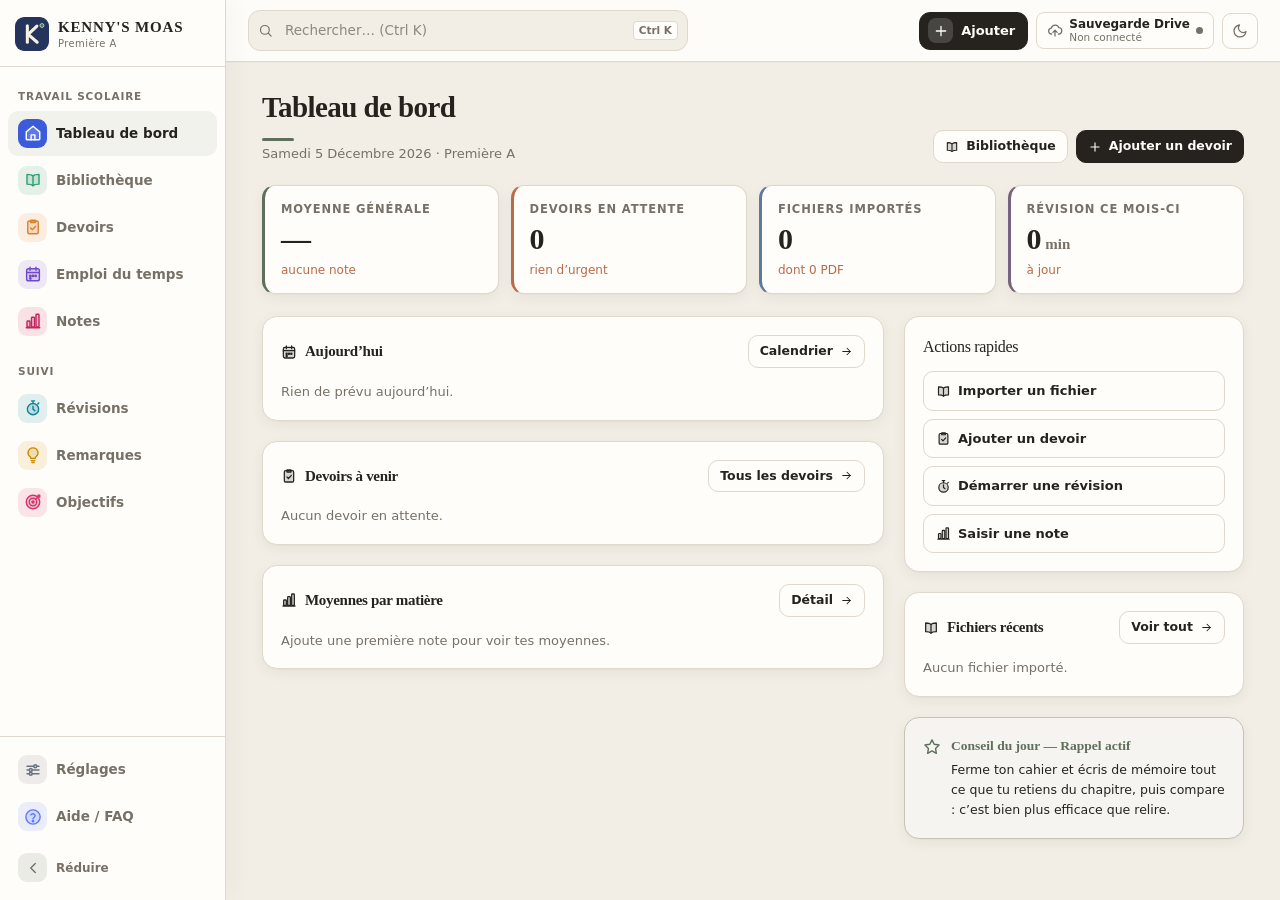
==== commit b0e9e237: "Add files via upload" ====
--- a/index.html
+++ b/index.html
@@ -1,2956 +1,40 @@
-<!DOCTYPE html>
+<!doctype html>
 <html lang="fr">
-<head>
-<meta charset="UTF-8">
-<meta name="viewport" content="width=device-width, initial-scale=1, maximum-scale=1, viewport-fit=cover">
-<title>KENNY'S MOAS</title>
-<link rel="manifest" href="manifest.webmanifest">
-<link rel="icon" href="icon-512.png" type="image/png">
-<meta name="theme-color" content="#24345c">
-<meta name="format-detection" content="telephone=no">
-
-<!-- ==== Réglages iOS : ajout à l'écran d'accueil ==== -->
-<meta name="mobile-web-app-capable" content="yes">
-<meta name="apple-mobile-web-app-capable" content="yes">
-<meta name="apple-mobile-web-app-title" content="KENNY'S MOAS">
-<meta name="apple-mobile-web-app-status-bar-style" content="black-translucent">
-<link rel="apple-touch-icon" href="icon-180.png">
-<link rel="apple-touch-icon" sizes="120x120" href="icon-120.png">
-<link rel="apple-touch-icon" sizes="152x152" href="icon-152.png">
-<link rel="apple-touch-icon" sizes="167x167" href="icon-167.png">
-<link rel="apple-touch-icon" sizes="180x180" href="icon-180.png">
-<!-- Écrans de démarrage iOS (évite le flash blanc au lancement depuis l'écran d'accueil) -->
-<link rel="apple-touch-startup-image" href="splash/splash-640x1136.png" media="(device-width: 320px) and (device-height: 568px) and (-webkit-device-pixel-ratio: 2)">
-<link rel="apple-touch-startup-image" href="splash/splash-750x1334.png" media="(device-width: 375px) and (device-height: 667px) and (-webkit-device-pixel-ratio: 2)">
-<link rel="apple-touch-startup-image" href="splash/splash-828x1792.png" media="(device-width: 414px) and (device-height: 896px) and (-webkit-device-pixel-ratio: 2)">
-<link rel="apple-touch-startup-image" href="splash/splash-1125x2436.png" media="(device-width: 375px) and (device-height: 812px) and (-webkit-device-pixel-ratio: 3)">
-<link rel="apple-touch-startup-image" href="splash/splash-1170x2532.png" media="(device-width: 390px) and (device-height: 844px) and (-webkit-device-pixel-ratio: 3)">
-<link rel="apple-touch-startup-image" href="splash/splash-1179x2556.png" media="(device-width: 393px) and (device-height: 852px) and (-webkit-device-pixel-ratio: 3)">
-<link rel="apple-touch-startup-image" href="splash/splash-1242x2688.png" media="(device-width: 414px) and (device-height: 896px) and (-webkit-device-pixel-ratio: 3)">
-<link rel="apple-touch-startup-image" href="splash/splash-1284x2778.png" media="(device-width: 428px) and (device-height: 926px) and (-webkit-device-pixel-ratio: 3)">
-<link rel="apple-touch-startup-image" href="splash/splash-1290x2796.png" media="(device-width: 430px) and (device-height: 932px) and (-webkit-device-pixel-ratio: 3)">
-<style>
-:root{
-  --p:#24345c; --p2:#24345c; --s:#3f7d56; --bg:#f2ede2; --card:#fffdf8; --txt:#221d15; --mut:#7c7364;
-  --bd:#e2d9c6; --r:10px; --r-sm:7px;
-  --sh:0 1px 0 rgba(34,29,21,.04),0 2px 8px rgba(34,29,21,.05);
-  --sh2:0 4px 14px rgba(34,29,21,.09),0 14px 32px rgba(34,29,21,.12);
-  --nav-w:222px;
-}
-[data-theme="dark"]{
-  --p:#8ea3d6; --p2:#8ea3d6; --s:#63b581; --bg:#151310; --card:#1e1b16; --txt:#f1ece1; --mut:#a49a89; --bd:#33291e;
-  --sh:0 1px 0 rgba(0,0,0,.3),0 2px 10px rgba(0,0,0,.35);
-  --sh2:0 8px 20px rgba(0,0,0,.42),0 20px 44px rgba(0,0,0,.48);
-}
-*{box-sizing:border-box;margin:0}
-html,body{height:100%}
-:root{--font-main:-apple-system,system-ui,"SF Pro Text","Segoe UI",Roboto,"Helvetica Neue",Arial,sans-serif;--font-head:ui-serif,Georgia,"Iowan Old Style","Times New Roman",serif;--dens-pad:16px;--dens-gap:14px;--dens-font:15px}
-body{font:var(--dens-font)/1.55 var(--font-main);background:var(--bg);color:var(--txt);transition:background .3s,color .3s,font-size .2s;-webkit-font-smoothing:antialiased;text-rendering:optimizeLegibility}
-h1,h2,h3,h4,.brand,.stat .val,.tdisp{font-family:var(--font-head);letter-spacing:-.01em}
-body.noscroll{overflow:hidden}
-[data-font="serif"]{--font-main:Georgia,"Times New Roman",serif}
-[data-font="round"]{--font-main:"Segoe UI Rounded",-apple-system,Verdana,sans-serif}
-[data-font="mono"]{--font-main:"Consolas","SF Mono",Menlo,monospace}
-[data-density="compact"]{--dens-pad:10px;--dens-gap:9px;--dens-font:13.5px}
-[data-density="comfortable"]{--dens-pad:16px;--dens-gap:14px;--dens-font:15px}
-[data-density="spacious"]{--dens-pad:22px;--dens-gap:20px;--dens-font:16px}
-.card{padding:var(--dens-pad)}
-.grid{gap:var(--dens-gap)}
-[data-layout="wide"] .nav button span:not(.navico){display:none}
-[data-layout="wide"] main{max-width:1440px}
-button{font:inherit;color:inherit;background:none;border:none;cursor:pointer}
-input,select,textarea{font:inherit;color:var(--txt);background:var(--card);border:1px solid var(--bd);border-radius:10px;padding:8px 10px;width:100%}
-input:focus,select:focus,textarea:focus,button:focus-visible{outline:2px solid var(--p);outline-offset:1px}
-.hidden{display:none!important}
-svg{flex-shrink:0}
-
-/* topbar */
-.topbar{position:sticky;top:0;z-index:50;display:flex;align-items:center;gap:10px;padding:calc(10px + env(safe-area-inset-top)) 16px 10px;background:var(--card);border-bottom:1px solid var(--bd);box-shadow:var(--sh)}
-body{padding-left:env(safe-area-inset-left);padding-right:env(safe-area-inset-right)}
-.brand{display:flex;align-items:center;gap:8px;font-weight:800;font-size:17px}
-.brand{letter-spacing:-.01em}
-.brand .logo{width:36px;height:36px;border-radius:10px;background:var(--p);display:grid;place-items:center;color:#fff;box-shadow:0 2px 6px color-mix(in srgb,var(--p) 45%,transparent)}
-.class-btn{display:flex;align-items:center;gap:6px;padding:7px 12px;border-radius:11px;border:1px solid var(--bd);background:var(--bg);font-weight:600;transition:.2s}
-.class-btn:hover{border-color:var(--p);transform:translateY(-1px)}
-.class-menu{position:absolute;top:56px;left:16px;z-index:60;background:var(--card);border:1px solid var(--bd);border-radius:14px;box-shadow:var(--sh2);padding:8px;min-width:230px;animation:pop .18s ease}
-.class-menu h5{padding:6px 10px 2px;color:var(--mut);font-size:11px;text-transform:uppercase;letter-spacing:.06em}
-.class-menu button{display:flex;justify-content:space-between;width:100%;padding:8px 10px;border-radius:9px;transition:.15s}
-.class-menu button:hover{background:var(--bg)}
-.class-menu button.on{color:var(--p);font-weight:700}
-.timer-chip{display:flex;align-items:center;gap:6px;margin-left:auto;padding:6px 10px;border-radius:999px;background:color-mix(in srgb,var(--p) 12%,transparent);color:var(--p);font-weight:700;font-variant-numeric:tabular-nums}
-.timer-chip button{display:grid;place-items:center;width:24px;height:24px;border-radius:50%;transition:.15s}
-.timer-chip button:hover{background:color-mix(in srgb,var(--p) 18%,transparent)}
-.icon-btn{display:grid;place-items:center;width:38px;height:38px;border-radius:11px;border:1px solid var(--bd);background:var(--bg);transition:.2s}
-.icon-btn:hover{border-color:var(--p);transform:translateY(-1px)}
-#printBtn{margin-left:0}
-.timer-chip.hidden + #printBtn{margin-left:auto}
-
-/* layout / nav */
-.shell{display:flex;min-height:calc(100vh - 59px)}
-.nav{width:var(--nav-w);padding:16px 12px;display:flex;flex-direction:column;gap:3px;position:sticky;top:59px;height:calc(100vh - 59px);overflow-y:auto;overflow-x:hidden;scrollbar-width:thin;border-right:1px solid var(--bd)}
-.nav-label{padding:12px 12px 5px;font-size:11.5px;font-weight:700;color:var(--mut)}
-.nav-label:first-child{padding-top:2px}
-.nav-spacer{margin-top:auto}
-[data-layout="wide"] .nav-label{height:1px;padding:0;margin:10px 8px;background:var(--bd);font-size:0;color:transparent}
-.nav button{position:relative;display:flex;align-items:center;gap:11px;padding:9px 12px;border-radius:var(--r-sm);color:var(--mut);font-weight:600;font-size:13.5px;transition:.18s;text-align:left}
-.hic{display:inline-flex;flex-shrink:0;vertical-align:-4px;margin-right:7px;color:var(--p)}
-.hic svg{display:block;width:18px;height:18px}
-h2 .hic svg,h3 .hic svg{width:19px;height:19px}
-.btn .hic{margin-right:6px;color:currentColor}
-.btn .hic svg{width:15px;height:15px}
-.prio-dot{display:inline-block;width:7px;height:7px;border-radius:50%;background:#e74c3c;vertical-align:middle;margin-left:2px}
-.guide-title{display:inline-flex;align-items:center}
-.guide-title svg{margin-right:7px;flex-shrink:0}
-.nav button .navico{display:grid;place-items:center;width:30px;height:30px;border-radius:9px;flex-shrink:0;background:transparent;color:var(--mut);transition:.18s}
-.nav button .navico svg{width:17px;height:17px}
-.nav button span:not(.navico){white-space:nowrap;overflow:hidden;text-overflow:ellipsis}
-.nav button:hover{color:var(--txt)}
-.nav button:hover .navico{background:var(--bg);color:var(--p)}
-.nav button.on{color:var(--p);background:color-mix(in srgb,var(--p) 8%,transparent)}
-.nav button.on .navico{background:var(--p);color:#fff;box-shadow:0 1px 4px color-mix(in srgb,var(--p) 35%,transparent)}
-.nav button.on::before{content:'';position:absolute;left:-12px;top:50%;translate:0 -50%;width:3px;height:18px;border-radius:0 4px 4px 0;background:var(--p)}
-[data-layout="wide"] .nav{width:66px;align-items:center}
-[data-layout="wide"] .nav button{padding:9px;justify-content:center}
-[data-layout="wide"] .nav button.on::before{left:0}
-main{flex:1;padding:20px clamp(14px,3vw,34px) 110px;max-width:1180px}
-.sec{display:none;animation:fadein .25s ease}
-.sec.on{display:block}
-@keyframes fadein{from{opacity:0;transform:translateY(6px)}to{opacity:1;transform:none}}
-@keyframes pop{from{opacity:0;transform:scale(.96)}to{opacity:1;transform:none}}
-h2{font-size:22px;margin-bottom:14px;display:flex;align-items:center;gap:9px;letter-spacing:-.02em}
-h3{font-size:15px;margin-bottom:10px}
-.page-intro{display:flex;align-items:flex-end;justify-content:space-between;gap:14px;margin-bottom:16px}
-.page-intro h2{margin-bottom:3px}
-.page-intro .sub{color:var(--mut);font-size:13px}
-.card{background:var(--card);border:1px solid var(--bd);border-radius:var(--r);box-shadow:var(--sh);padding:16px;transition:box-shadow .2s,transform .2s,border-color .2s}
-.grid{display:grid;gap:14px}
-.g4{grid-template-columns:repeat(auto-fit,minmax(200px,1fr))}
-.g2{grid-template-columns:repeat(auto-fit,minmax(320px,1fr))}
-.stat .lbl{color:var(--mut);font-size:12.5px;font-weight:700}
-.stat .val{font-size:28px;font-weight:800;margin-top:2px}
-.stat .val small{font-size:14px;color:var(--mut);font-weight:600}
-.btn{display:inline-flex;align-items:center;gap:7px;padding:9px 16px;border-radius:var(--r-sm);background:var(--p);color:#fff;font-weight:700;box-shadow:0 1px 0 rgba(0,0,0,.06),0 2px 8px color-mix(in srgb,var(--p) 25%,transparent);transition:.18s}
-.btn:hover{transform:translateY(-1px);box-shadow:0 4px 12px color-mix(in srgb,var(--p) 32%,transparent)}
-.btn:active{transform:none}
-.btn.ghost{background:var(--bg);color:var(--txt);border:1px solid var(--bd);box-shadow:none}
-.btn.ghost:hover{border-color:var(--p)}
-.btn.danger{background:#e74c3c;box-shadow:0 4px 14px rgba(231,76,60,.35)}
-.btn.sm{padding:6px 11px;font-size:13px}
-.row{display:flex;align-items:center;gap:10px;flex-wrap:wrap}
-.spread{justify-content:space-between}
-.muted{color:var(--mut)}
-.bar{height:9px;border-radius:99px;background:var(--bg);overflow:hidden;border:1px solid var(--bd)}
-.bar i{display:block;height:100%;border-radius:99px;background:linear-gradient(90deg,var(--p),var(--s));transition:width .5s ease}
-.chip{display:inline-flex;align-items:center;gap:4px;padding:2px 9px;border-radius:99px;font-size:12px;font-weight:700;background:var(--bg);border:1px solid var(--bd)}
-.subj-ico{display:grid;place-items:center;width:36px;height:36px;border-radius:10px;background:color-mix(in srgb,var(--p) 18%,transparent);color:var(--p);flex-shrink:0}
-.subj-ico svg{width:21px;height:21px;stroke-width:2.2}
-table{width:100%;border-collapse:collapse}
-th{color:var(--mut);font-size:12px;text-transform:uppercase;letter-spacing:.05em;text-align:left;padding:8px}
-td{padding:9px 8px;border-top:1px solid var(--bd);vertical-align:middle}
-.item{display:flex;gap:11px;align-items:flex-start;padding:11px;border:1px solid var(--bd);border-radius:13px;background:var(--card);transition:.18s}
-.item:hover{box-shadow:var(--sh)}
-.item .body{flex:1;min-width:0}
-.item h4{font-size:14.5px}
-.mini{display:grid;place-items:center;width:30px;height:30px;border-radius:9px;background:var(--bg);border:1px solid var(--bd);color:var(--mut);transition:.15s}
-.mini:hover{color:var(--p);border-color:var(--p)}
-.list{display:flex;flex-direction:column;gap:9px}
-.faq-item{border:1px solid var(--bd);border-radius:12px;padding:10px 13px;background:var(--bg)}
-.faq-item summary{cursor:pointer;font-weight:700;font-size:14px;list-style:none;display:flex;align-items:center;gap:8px}
-.faq-item summary::before{content:'▸';color:var(--p);transition:transform .18s;display:inline-block}
-.faq-item[open] summary::before{transform:rotate(90deg)}
-.faq-item summary::-webkit-details-marker{display:none}
-
-/* library */
-.lib-toolbar{background:var(--card);border:1px solid var(--bd);border-radius:var(--r);box-shadow:var(--sh);padding:14px 16px 4px;margin-bottom:14px}
-.lib-toolbar .cat-seg{margin-bottom:10px}
-.lib-tools{display:flex;gap:9px;flex-wrap:wrap;margin-bottom:14px}
-.lib-tools input[type=search]{max-width:240px}
-.tag-filter{display:flex;gap:6px;flex-wrap:wrap;align-items:center;padding-bottom:12px}
-.tag-filter button{padding:5px 11px;border-radius:999px;border:1px solid var(--bd);background:var(--bg);font-size:11.5px;font-weight:700;color:var(--mut);transition:.15s;white-space:nowrap}
-.tag-filter button:hover{border-color:var(--p);color:var(--p)}
-.tag-filter button.on{background:var(--p);border-color:var(--p);color:#fff}
-.tag-filter .tag-hint{font-size:12px;color:var(--mut)}
-.file-tags{display:flex;flex-wrap:wrap;gap:5px;align-items:center;margin-top:-2px}
-.tag-chip{display:inline-flex;align-items:center;gap:3px;padding:2px 6px 2px 9px;border-radius:999px;background:color-mix(in srgb,var(--p) 10%,transparent);color:var(--p);font-size:11px;font-weight:700;line-height:1.6}
-.tag-chip button{width:15px;height:15px;display:grid;place-items:center;border-radius:50%;font-size:12px;line-height:1;color:inherit;opacity:.65}
-.tag-chip button:hover{opacity:1;background:color-mix(in srgb,var(--p) 20%,transparent)}
-.tag-add{font-size:11px;font-weight:700;color:var(--mut);padding:2px 9px;border-radius:999px;border:1px dashed var(--bd);transition:.15s}
-.tag-add:hover{border-color:var(--p);color:var(--p)}
-.lib-tools select{width:auto}
-.seg{display:inline-flex;border:1px solid var(--bd);border-radius:11px;overflow:hidden}
-.seg button{padding:8px 13px;font-weight:600;font-size:13px;color:var(--mut);transition:.15s}
-.seg button:not(:last-child){border-right:1px solid var(--bd)}
-.seg button.on{background:var(--p);color:#fff}
-.drop{border:2px dashed var(--bd);border-radius:var(--r);padding:26px;text-align:center;color:var(--mut);margin-bottom:14px;transition:.2s;font-weight:600;font-size:13.5px}
-.drop::before{content:'';display:block;width:26px;height:26px;margin:0 auto 8px;background:currentColor;-webkit-mask:url('data:image/svg+xml,%3Csvg xmlns=%22http://www.w3.org/2000/svg%22 viewBox=%220 0 24 24%22 fill=%22none%22 stroke=%22%23000%22 stroke-width=%221.8%22 stroke-linecap=%22round%22 stroke-linejoin=%22round%22%3E%3Cpath d=%22M12 3v12%22/%3E%3Cpath d=%22m7 10 5 5 5-5%22/%3E%3Cpath d=%22M4 21h16%22/%3E%3C/svg%3E') center/contain no-repeat;mask:url('data:image/svg+xml,%3Csvg xmlns=%22http://www.w3.org/2000/svg%22 viewBox=%220 0 24 24%22 fill=%22none%22 stroke=%22%23000%22 stroke-width=%221.8%22 stroke-linecap=%22round%22 stroke-linejoin=%22round%22%3E%3Cpath d=%22M12 3v12%22/%3E%3Cpath d=%22m7 10 5 5 5-5%22/%3E%3Cpath d=%22M4 21h16%22/%3E%3C/svg%3E') center/contain no-repeat}
-.drop.over{border-color:var(--p);background:color-mix(in srgb,var(--p) 6%,transparent);color:var(--p)}
-.files{display:grid;grid-template-columns:repeat(auto-fill,minmax(230px,1fr));gap:15px}
-.fcard{display:flex;flex-direction:column;background:var(--card);border:1px solid var(--bd);border-radius:var(--r);cursor:pointer;transition:.2s;overflow:hidden}
-.fcard:hover{transform:translateY(-3px);box-shadow:var(--sh2);border-color:color-mix(in srgb,var(--p) 30%,var(--bd))}
-.fcard .fbody{display:flex;flex-direction:column;gap:9px;padding:13px 14px 14px}
-.fcover{position:relative;height:108px;display:grid;place-items:center;flex-shrink:0;overflow:hidden}
-.fcover img{position:absolute;inset:0;width:100%;height:100%;object-fit:cover}
-.fcover .cover-ic{position:relative;z-index:1;width:42px;height:42px;opacity:.92}
-.fcover .cover-ic svg{width:100%;height:100%;stroke-width:1.4}
-.fchip{position:absolute;left:10px;bottom:9px;z-index:2;padding:2px 8px;border-radius:7px;color:#fff;font-size:10px;font-weight:800;letter-spacing:.03em;box-shadow:0 2px 6px rgba(0,0,0,.18)}
-.fcover .acts{position:absolute;top:8px;right:8px;z-index:2;display:flex;gap:5px}
-.fcover .acts .mini{width:27px;height:27px;background:rgba(255,255,255,.82);backdrop-filter:blur(6px);border:none;color:#3a3f55}
-[data-theme="dark"] .fcover .acts .mini{background:rgba(18,20,32,.68);color:#dfe1f0}
-.ftype-ico{display:grid;place-items:center;width:42px;height:42px;border-radius:12px;flex-shrink:0;font-size:17px;font-weight:800;letter-spacing:-.02em}
-.fcard .name{font-weight:700;font-size:14px;line-height:1.35;word-break:break-word;display:-webkit-box;-webkit-line-clamp:2;-webkit-box-orient:vertical;overflow:hidden;min-height:2.7em}
-.fcard .meta{display:flex;align-items:center;gap:6px;flex-wrap:wrap;font-size:12px;color:var(--mut)}
-.fcard .meta .dot{width:3px;height:3px;border-radius:50%;background:var(--mut);flex-shrink:0}
-.fcard .subj-chip{display:inline-flex;align-items:center;gap:5px;font-size:11.5px;font-weight:700;color:var(--p)}
-.fcard .subj-chip svg{width:14px;height:14px;stroke-width:2.4}
-.fcard .acts{display:flex;gap:5px;flex-shrink:0}
-.fcard .acts .mini{width:28px;height:28px}
-.fav.on{color:#f5b301}
-.fbar{height:5px;border-radius:9px;background:var(--bg);overflow:hidden}
-.fbar i{display:block;height:100%;border-radius:9px;background:var(--p)}
-.fcard select[data-subj]{margin-top:auto;font-size:12.5px;padding:6px 8px;border-radius:9px}
-.subj-cover{position:relative;height:88px;display:grid;place-items:center;flex-shrink:0;background:color-mix(in srgb,var(--bg) 55%,var(--card))}
-.subj-ico-lg{display:grid;place-items:center;width:52px;height:52px;border-radius:14px;color:#fff}
-.subj-ico-lg svg{width:26px;height:26px;stroke-width:1.7}
-.subj-card:hover .subj-ico-lg{transform:scale(1.08)}
-.subj-ico-lg{transition:.2s}
-.form-file-row{display:flex;gap:8px;align-items:stretch}.form-file-row select{min-width:0;flex:1}.form-file-row .btn{flex:0 0 auto;white-space:nowrap}
-
-/* calendar / schedule */
-.cal-head{display:flex;align-items:center;gap:10px;margin-bottom:10px}
-.cal{display:grid;grid-template-columns:repeat(7,1fr);gap:5px}
-.cal .dow{text-align:center;color:var(--mut);font-size:11px;font-weight:700;text-transform:uppercase}
-.day{min-height:82px;border:1px solid var(--bd);border-radius:11px;padding:5px;cursor:pointer;transition:.15s;background:var(--card);overflow:hidden}
-.day:hover{border-color:var(--p)}
-.day.off{opacity:.35}
-.day.today{outline:2px solid var(--p)}
-.day.conges{background:color-mix(in srgb,#22c55e 14%,var(--card))}
-.day .n{font-size:12px;font-weight:700;color:var(--mut)}
-.ev{display:block;width:100%;text-align:left;font-size:10.5px;font-weight:700;color:#fff;border-radius:6px;padding:1px 5px;margin-top:2px;white-space:nowrap;overflow:hidden;text-overflow:ellipsis}
-.edt{width:100%;overflow-x:auto}
-.edt table{min-width:640px}
-.edt td{border:1px solid var(--bd);height:44px;cursor:pointer;font-size:12.5px;text-align:center;border-radius:4px;transition:.15s;padding:2px}
-.edt td:hover{background:color-mix(in srgb,var(--p) 8%,transparent)}
-.edt .filled{background:color-mix(in srgb,var(--p) 13%,transparent);font-weight:700;color:var(--p)}
-
-/* timer */
-.tdisp{font-size:64px;font-weight:800;text-align:center;font-variant-numeric:tabular-nums;letter-spacing:.02em}
-.durs{display:flex;gap:8px;justify-content:center;flex-wrap:wrap;margin:12px 0}
-.durs button{padding:7px 14px;border-radius:99px;border:1px solid var(--bd);font-weight:650;transition:.15s;background:var(--bg)}
-.durs button:hover{border-color:var(--p);transform:translateY(-1px)}
-.durs button.on{background:var(--p);color:#fff;border-color:var(--p);box-shadow:0 4px 12px color-mix(in srgb,var(--p) 24%,transparent)}
-.session-list{display:flex;flex-direction:column;gap:9px}
-.session-card{display:grid;grid-template-columns:58px minmax(0,1fr) auto;gap:12px;align-items:center;padding:12px 13px;border:1px solid var(--bd);border-radius:14px;background:var(--card);transition:.18s}
-.session-card:hover{transform:translateY(-1px);box-shadow:var(--sh);border-color:color-mix(in srgb,var(--p) 30%,var(--bd))}
-.session-min{width:52px;height:52px;border-radius:15px;display:grid;place-items:center;background:color-mix(in srgb,var(--p) 12%,var(--bg));color:var(--p);font-weight:850;font-size:13px;line-height:1.05;text-align:center}
-.session-min b{display:block;font-size:17px}
-.session-main{min-width:0}
-.session-title{display:flex;align-items:center;gap:7px;flex-wrap:wrap;font-weight:760}
-.session-meta{margin-top:3px;font-size:11.5px;color:var(--mut)}
-.session-status{font-size:11px;font-weight:800;white-space:nowrap;padding:5px 8px;border-radius:999px;border:1px solid var(--bd);background:var(--bg)}
-.session-status.done{color:var(--s);border-color:color-mix(in srgb,var(--s) 35%,var(--bd));background:color-mix(in srgb,var(--s) 8%,var(--bg))}
-.session-week{padding:9px 11px;border-radius:11px;background:color-mix(in srgb,var(--p) 7%,var(--card));border:1px solid color-mix(in srgb,var(--p) 18%,var(--bd));font-size:12px;line-height:1.45}
-.cat-seg{display:flex;gap:7px;overflow:auto;padding:2px 1px 7px;margin:0 0 12px;scrollbar-width:thin}
-.cat-seg button{white-space:nowrap;padding:7px 10px;border:1px solid var(--bd);border-radius:999px;background:var(--card);font-size:12px;font-weight:700;color:var(--mut);transition:.15s}
-.cat-seg button:hover{border-color:var(--p);color:var(--p)}
-.cat-seg button.on{background:var(--p);border-color:var(--p);color:#fff;box-shadow:0 3px 10px color-mix(in srgb,var(--p) 23%,transparent)}
-.task-row{display:flex;align-items:center;gap:6px;flex-wrap:wrap;margin-top:4px;font-size:12px}
-.task-cat{display:inline-flex;align-items:center;gap:5px;padding:4px 8px;border-radius:999px;font-size:11px;font-weight:800;border:1px solid var(--bd);background:var(--bg)}
-.task-cat .dot{width:6px;height:6px;border-radius:50%;background:currentColor}
-@media(max-width:620px){.session-card{grid-template-columns:48px minmax(0,1fr)}.session-status{grid-column:2;justify-self:start}.session-min{width:44px;height:44px;border-radius:13px}.session-min b{font-size:15px}}
-
-/* fab & toasts */
-#fab{position:fixed;right:calc(22px + env(safe-area-inset-right));bottom:calc(22px + env(safe-area-inset-bottom));z-index:70;width:58px;height:58px;border-radius:18px;background:var(--p);color:#fff;font-size:28px;box-shadow:var(--sh2);display:grid;place-items:center;transition:.2s}
-#fab:hover{transform:scale(1.05);box-shadow:0 6px 16px color-mix(in srgb,var(--p) 32%,transparent),var(--sh2)}
-#fabMenu{position:fixed;right:22px;bottom:90px;z-index:70;background:var(--card);border:1px solid var(--bd);border-radius:16px;box-shadow:var(--sh2);padding:8px;min-width:230px;animation:pop .18s ease}
-#fabMenu button{display:flex;align-items:center;gap:10px;width:100%;padding:10px 12px;border-radius:10px;font-weight:600;transition:.15s}
-#fabMenu button:hover{background:var(--bg);color:var(--p)}
-#toasts{position:fixed;left:50%;bottom:calc(26px + env(safe-area-inset-bottom));transform:translateX(-50%);z-index:200;display:flex;flex-direction:column;gap:8px;align-items:center;pointer-events:none}
-.toast{background:var(--card);border:1px solid var(--bd);border-left:4px solid var(--s);border-radius:12px;box-shadow:var(--sh2);padding:10px 18px;font-weight:600;opacity:0;transform:translateY(10px);transition:.25s}
-.toast.warn{border-left-color:#f59e0b}.toast.err{border-left-color:#e74c3c}
-.toast.in{opacity:1;transform:none}
-
-/* dialogs */
-dialog{border:none;border-radius:18px;background:var(--card);color:var(--txt);box-shadow:var(--sh2);padding:20px;width:min(480px,92vw);animation:pop .2s ease}
-dialog::backdrop{background:rgba(10,12,30,.45);backdrop-filter:blur(3px)}
-dialog h3{margin-bottom:14px;font-size:17px}
-.frm{display:flex;flex-direction:column;gap:10px}
-.frm label{font-size:12.5px;font-weight:700;color:var(--mut)}
-.frm .cols{display:grid;grid-template-columns:1fr 1fr;gap:10px}
-
-/* reader */
-.reader{position:fixed;inset:0;z-index:100;background:var(--bg);display:flex;flex-direction:column}
-.reader:not(.is-pdf) .pdf-only{display:none!important}
-.rd-bar{display:flex;align-items:center;gap:7px;flex-wrap:wrap;padding:8px 12px;background:var(--card);border-bottom:1px solid var(--bd);box-shadow:var(--sh)}
-.rd-bar .title{font-weight:700;font-size:14px;max-width:26vw;overflow:hidden;text-overflow:ellipsis;white-space:nowrap}
-.rd-bar select{width:auto;padding:6px 8px}
-.rd-body{flex:1;overflow:auto;display:flex;flex-direction:column;align-items:center;gap:16px;padding:18px}
-.pw{position:relative;background:#fff;box-shadow:var(--sh2);border-radius:4px}
-.pw canvas{display:block;border-radius:4px}
-.pw .ann{position:absolute;inset:0;pointer-events:none;touch-action:none}
-.reader.annotating .pw .ann{pointer-events:auto;cursor:crosshair}
-.textLayer{position:absolute;inset:0;overflow:hidden;line-height:1}
-.textLayer span,.textLayer br{color:transparent;position:absolute;white-space:pre;cursor:text;transform-origin:0 0}
-.textLayer ::selection{background:color-mix(in srgb,var(--p) 40%,transparent)}
-.hit{position:absolute;background:rgba(255,200,0,.4);border-radius:2px;pointer-events:none}
-.note-pin{position:absolute;transform:translate(-50%,-50%);width:22px;height:22px;border-radius:50%;background:var(--p);color:#fff;display:grid;place-items:center;box-shadow:var(--sh);z-index:5}
-.mode-two .two{display:flex;gap:14px;align-items:flex-start}
-.mode-lecture{padding-top:8px}
-.reader.presenting .rd-bar,.reader.presenting .annbar{position:absolute;top:0;left:0;right:0;z-index:6;opacity:0;transition:.25s}
-.reader.presenting .rd-bar:hover,.reader.presenting:has(.rd-bar:hover) .rd-bar{opacity:1}
-.annbar,.searchbar,.resume{display:flex;align-items:center;gap:8px;flex-wrap:wrap;padding:7px 12px;background:var(--card);border-bottom:1px solid var(--bd)}
-.swatch{width:24px;height:24px;border-radius:50%;border:2px solid transparent;transition:.15s}
-.swatch.on{border-color:var(--txt);transform:scale(1.12)}
-.tool.on{background:color-mix(in srgb,var(--p) 15%,transparent);color:var(--p);border-color:var(--p)}
-.resume{background:color-mix(in srgb,var(--p) 10%,var(--card));font-weight:600}
-#bmPanel{position:absolute;right:0;top:0;bottom:0;width:250px;background:var(--card);border-left:1px solid var(--bd);box-shadow:var(--sh2);z-index:8;padding:14px;overflow:auto}
-#gglBtn{position:fixed;z-index:130;box-shadow:var(--sh2)}
-
-/* responsive */
-@media(max-width:820px){
-  .nav{position:fixed;left:0;right:0;bottom:0;top:auto;height:auto;width:auto;flex-direction:row;overflow-x:auto;background:var(--card);border-top:1px solid var(--bd);padding:6px 8px calc(6px + env(safe-area-inset-bottom));z-index:60}
-  .nav button{flex-direction:column;gap:3px;font-size:10px;padding:6px 10px;flex:0 0 auto}
-  main{padding-bottom:calc(170px + env(safe-area-inset-bottom))}
-  #fab{bottom:calc(86px + env(safe-area-inset-bottom))}#fabMenu{bottom:calc(152px + env(safe-area-inset-bottom))}
-  .rd-bar .title{max-width:100%}
-  .day{min-height:56px}.ev{display:none}.day.hasev .n::after{content:"•";color:var(--p);margin-left:2px}
-  /* évite le zoom automatique iOS sur les champs (police < 16px) */
-  input,select,textarea{font-size:16px}
-  /* cibles tactiles plus grandes */
-  .icon-btn{width:41px;height:41px}
-  .mini{width:35px;height:35px}
-  /* 2 colonnes pour les cartes statistiques du tableau de bord */
-  .g4{grid-template-columns:repeat(2,1fr)}
-  .stat .val{font-size:22px}
-  /* emploi du temps plus compact */
-  .edt td{height:38px;font-size:11.5px}
-  .edt th button{width:20px;height:20px}
-  /* évite que les menus débordent sur petit écran */
-  #fabMenu,.class-menu{max-width:86vw}
-  /* bibliothèque : barre d'outils empilée et lisible sur mobile */
-  .lib-tools{flex-direction:column;align-items:stretch}
-  .lib-tools input[type=search]{max-width:none}
-  .lib-tools select{width:100%}
-  .lib-tools .seg{width:100%}
-  .lib-tools .seg button{flex:1}
-  .lib-toolbar{padding:12px 12px 2px}
-}
-@media(max-width:480px){
-  .topbar{flex-wrap:wrap;padding:8px 10px;gap:6px}
-  .brand-txt{display:none}
-  .frm .cols{grid-template-columns:1fr}
-  dialog{padding:16px}
-}
-@media print{
-  .topbar,.nav,#fab,#fabMenu,#toasts,.reader,.lib-toolbar,.drop,dialog{display:none!important}
-  body{background:#fff;color:#000}
-  main{padding:0;max-width:100%}
-  .card{box-shadow:none;border:1px solid #ccc;break-inside:avoid}
-  .shell{display:block}
-}
-
-.global-search-wrap{position:relative;width:min(360px,34vw);margin-left:auto}.global-search-wrap input{height:38px}.global-results{position:absolute;top:44px;left:0;right:0;z-index:90;background:var(--card);border:1px solid var(--bd);border-radius:13px;box-shadow:var(--sh2);padding:6px;max-height:420px;overflow:auto}.global-results button{display:block;width:100%;text-align:left;padding:9px 10px;border-radius:9px}.global-results button:hover,.global-results button[aria-selected=true]{background:var(--bg)}.global-results .type{font-size:11px;color:var(--mut);margin-right:6px}.grade-charts{display:grid;grid-template-columns:repeat(auto-fit,minmax(280px,1fr));gap:12px}.grade-chart{border:1px solid var(--bd);border-radius:12px;padding:10px}.grade-chart svg{width:100%;height:150px;display:block}.grade-chart .axis{stroke:var(--bd);stroke-width:1}.grade-chart .line{fill:none;stroke:var(--p);stroke-width:3;stroke-linecap:round;stroke-linejoin:round}.grade-chart .dot{fill:var(--s)}
-@media(max-width:760px){.form-file-row{flex-direction:column}.form-file-row .btn{width:100%;justify-content:center}.global-search-wrap{order:10;width:100%;margin:0}.topbar{flex-wrap:wrap}.timer-chip{margin-left:auto}.timer-chip.hidden + #printBtn{margin-left:0}}
-
-/* ============ RONDE 8 ============ */
-/* bandeaux (migration, digest, rappel export...) */
-#bandeaux{position:sticky;top:59px;z-index:40;display:flex;flex-direction:column}
-.bandeau{display:flex;align-items:center;gap:12px;flex-wrap:wrap;padding:10px 18px;background:color-mix(in srgb,var(--p) 10%,var(--card));border-bottom:1px solid var(--bd);font-size:13.5px}
-.bandeau.warn{background:color-mix(in srgb,#f59e0b 14%,var(--card))}
-.bandeau .txt{flex:1;min-width:200px}
-.bandeau button.mini{margin-left:auto}
-
-/* palette de commandes (Ctrl+K) */
-#paletteDlg{padding:0;width:min(600px,92vw);overflow:hidden}
-#paletteDlg .pInput{display:flex;align-items:center;gap:10px;padding:14px 16px;border-bottom:1px solid var(--bd)}
-#paletteDlg .pInput input{border:none;padding:2px;font-size:16px;background:transparent}
-#paletteDlg .pInput input:focus{outline:none}
-#paletteDlg .pHint{padding:6px 16px;font-size:11.5px;color:var(--mut);border-bottom:1px solid var(--bd)}
-#paletteDlg .pResults{max-height:50vh;overflow:auto;padding:6px}
-#paletteDlg .pResults button{display:flex;align-items:center;gap:10px;width:100%;text-align:left;padding:10px 12px;border-radius:10px}
-#paletteDlg .pResults button .type{font-size:11px;color:var(--mut);flex-shrink:0;min-width:52px}
-#paletteDlg .pResults button:hover,#paletteDlg .pResults button.on{background:var(--bg)}
-#paletteDlg .pEmpty{padding:20px;text-align:center;color:var(--mut);font-size:13.5px}
-
-/* carte Aujourd'hui */
-#todayCard .item .when{min-width:52px;font-weight:700;color:var(--p);font-size:12.5px;text-align:center}
-
-/* rappel Leitner / erreurs dues */
-.leitner-card{max-width:420px;margin:0 auto;text-align:center}
-.leitner-front,.leitner-back{padding:22px 10px}
-.leitner-back{border-top:1px dashed var(--bd);margin-top:14px;padding-top:14px}
-
-/* sauvegarde fichier (File System Access API) */
-#fsBackupBox .row{margin-top:8px}
-.methods-grid{display:grid;grid-template-columns:repeat(auto-fit,minmax(220px,1fr));gap:10px}.method-card{padding:12px;border:1px solid var(--bd);border-radius:14px;background:var(--card);cursor:pointer;text-align:left;transition:.15s}.method-card:hover{border-color:color-mix(in srgb,var(--p) 35%,var(--bd));transform:translateY(-1px)}.method-card .method-icon{font-size:20px}.method-card h4{margin:6px 0 4px}.method-card p{margin:0;font-size:12.5px;line-height:1.45;color:var(--mut)}.import-choice-grid{display:grid;grid-template-columns:repeat(auto-fit,minmax(190px,1fr));gap:10px}.import-choice{padding:13px;text-align:left;border:1px solid var(--bd);border-radius:14px;background:var(--card);cursor:pointer}.import-choice:hover{border-color:color-mix(in srgb,var(--p) 35%,var(--bd));transform:translateY(-1px)}.import-choice b{display:block;margin-bottom:4px}.import-choice span{display:block;font-size:12px;color:var(--mut);line-height:1.4}.grade-scale-preview{padding:9px 11px;border:1px dashed var(--bd);border-radius:10px;background:var(--bg);font-size:12.5px;color:var(--mut)}.grade-scale-preview b{color:var(--tx)}
-</style>
-</head>
-<body>
-
-<header class="topbar">
-  <div class="brand"><span class="logo"><svg width="19" height="19" viewBox="0 0 24 24" fill="none" stroke="currentColor" stroke-width="3" stroke-linecap="round"><path d="M7 4v16"/><path d="M7 13 18 4"/><path d="M7 13 18 20"/></svg></span><span class="brand-txt">KENNY'S MOAS</span></div>
-  <button id="classBtn" class="class-btn"></button>
-  <div id="classMenu" class="class-menu hidden"></div>
-  <div id="timerChip" class="timer-chip hidden">
-    <span id="chipTime">25:00</span>
-    <button id="chipToggle" title="Pause / Reprendre"></button>
-    <button id="chipStop" title="Arrêter"><svg width="12" height="12" viewBox="0 0 24 24" fill="currentColor"><rect x="5" y="5" width="14" height="14" rx="2"/></svg></button>
-  </div>
-  <div class="global-search-wrap"><input id="globalQ" type="search" placeholder="Rechercher partout…" aria-label="Rechercher partout" autocomplete="off"><div id="globalResults" class="global-results hidden" role="listbox" aria-label="Résultats de recherche"></div></div>
-  <button id="paletteBtn" class="icon-btn" title="Palette de commandes (Ctrl+K)" aria-label="Ouvrir la palette de commandes"><svg width="18" height="18" viewBox="0 0 24 24" fill="none" stroke="currentColor" stroke-width="2" stroke-linecap="round" stroke-linejoin="round"><circle cx="11" cy="11" r="7"/><path d="m21 21-4.3-4.3"/></svg></button>
-  <button id="printBtn" class="icon-btn" title="Imprimer la page actuelle" aria-label="Imprimer la page actuelle"><svg width="18" height="18" viewBox="0 0 24 24" fill="none" stroke="currentColor" stroke-width="2" stroke-linecap="round" stroke-linejoin="round"><path d="M6 9V2h12v7"/><path d="M6 18H4a2 2 0 0 1-2-2v-5a2 2 0 0 1 2-2h16a2 2 0 0 1 2 2v5a2 2 0 0 1-2 2h-2"/><rect x="6" y="14" width="12" height="8"/></svg></button>
-  <button id="themeBtn" class="icon-btn" title="Thème" aria-label="Changer de thème"><svg width="18" height="18" viewBox="0 0 24 24" fill="none" stroke="currentColor" stroke-width="2" stroke-linecap="round"><path d="M21 12.8A9 9 0 1 1 11.2 3 7 7 0 0 0 21 12.8z"/></svg></button>
-</header>
-
-<div id="bandeaux"></div>
-
-<div class="shell">
-<nav class="nav" id="nav"></nav>
-<main>
-
-<section class="sec on" id="sec-dash">
-  <h2>Bonjour</h2>
-  <div class="card" id="todayCard" style="margin-bottom:14px">
-    <h3><span class="hic" data-hic="calendar"></span>Aujourd'hui</h3>
-    <div id="todayList" class="list"></div>
-  </div>
-  <div class="grid g4" style="margin-bottom:14px">
-    <div class="card stat"><div class="lbl">Moyenne générale</div><div class="val" id="dAvg">—</div></div>
-    <div class="card stat"><div class="lbl">Objectif</div><div class="val" id="dGoal">—</div></div>
-    <div class="card stat"><div class="lbl">Devoirs à faire</div><div class="val" id="dHw">0</div></div>
-    <div class="card stat"><div class="lbl">Documents</div><div class="val" id="dFiles">0</div></div>
-  </div>
-  <div class="grid g2">
-    <div class="card"><h3><span class="hic" data-hic="target"></span>Ma prochaine action</h3><div id="dNext" class="muted">Rien d'urgent.</div></div>
-    <div class="card"><h3><span class="hic" data-hic="calendar"></span>Prochaines échéances (14 jours)</h3><div id="dEv" class="list"></div></div>
-    <div class="card"><h3>Fichiers récents</h3><div id="dRecent" class="list"></div></div>
-    <div class="card"><h3>Progression vers l'objectif</h3><div id="dProg"></div></div>
-  </div>
-</section>
-
-<section class="sec" id="sec-guide">
-  <h2>Présentation de KENNY'S MOAS</h2>
-  <p class="muted" style="margin-bottom:16px;max-width:760px">Un petit tour des fonctionnalités pour ne pas être perdu. Chaque onglet du menu de gauche correspond à une carte ci-dessous — clique sur son nom pour t'y rendre directement.</p>
-  <div class="grid g2" id="guideCards"></div>
-</section>
-
-<section class="sec" id="sec-lib">
-  <div class="page-intro"><div><h2><span class="hic" data-hic="book"></span>Bibliothèque</h2><div class="sub">Tous tes supports à apprendre, classés par matière.</div></div></div>
-  <div class="lib-toolbar">
-    <div class="lib-tools">
-      <button class="btn" onclick="openCourse()"><span class="hic" data-hic="book"></span>Ajouter un cours</button>
-      <button class="btn ghost" onclick="openLibraryImport()"><span class="hic" data-hic="file"></span>Ajouter un fichier</button>
-    </div>
-    <div class="row" id="libBreadcrumb" style="display:none;align-items:center;gap:10px;margin:0 0 12px">
-      <button class="btn ghost sm" id="libBackBtn">← Toutes les matières</button>
-      <b id="libActiveSubj"></b>
-    </div>
-    <div class="lib-tools" id="libFileTools" style="display:none">
-      <input type="search" id="libQ" placeholder="Rechercher dans cette matière…">
-      <div class="seg" id="libFSeg">
-        <button data-f="all" class="on">Tous</button>
-        <button data-f="fav">Favoris</button>
-        <button data-f="recent">Récents</button>
-      </div>
-      <select id="libS2"><option value="">Toutes matières</option></select>
-      <select id="libSort"><option value="date">Plus récents</option><option value="name">Nom</option><option value="size">Taille</option></select>
-    </div>
-    <div class="cat-seg" id="libCatSeg" style="display:none"></div>
-    <div class="tag-filter" id="libTagSeg" style="display:none"></div>
-  </div>
-  <div class="files" id="libSubjGrid"></div>
-  <div class="drop" id="drop" style="display:none">Glisser-déposer des fichiers ici (import multiple pris en charge)</div>
-  <div class="files" id="libGrid" style="display:none"></div>
-</section>
-
-<section class="sec" id="sec-hw">
-  <div class="page-intro"><div><h2><span class="hic" data-hic="hw"></span>Devoirs & échéances</h2><div class="sub">Une vue claire de ce qui est à faire, par nature de travail.</div></div><div class="row" style="gap:8px"><button class="btn" onclick="openHW()">Ajouter un devoir</button><button class="btn ghost" onclick="openHomeworkImport()"><span class="hic" data-hic="download"></span>Importer un travail</button></div></div>
-  <div class="cat-seg" id="hwCatSeg"></div>
-  <div class="list" id="hwList"></div>
-  <h3 style="margin-top:20px">Terminés</h3>
-  <div class="list" id="hwDone"></div>
-</section>
-
-<section class="sec" id="sec-plan">
-  <h2>Planning</h2>
-  <div class="card" style="margin-bottom:16px">
-    <div class="row spread">
-      <h3 style="margin:0">Emploi du temps hebdomadaire <span class="muted" style="font-weight:400">(clique sur une case)</span></h3>
-      <button class="btn sm ghost" id="edtAddHour">+ Créneau</button>
-    </div>
-    <div class="edt" id="edt" style="margin-top:10px"></div>
-  </div>
-  <div class="card">
-    <div class="cal-head">
-      <button class="icon-btn" id="calPrev" aria-label="Mois précédent" title="Mois précédent">‹</button>
-      <h3 id="calTitle" style="margin:0;flex:1;text-align:center"></h3>
-      <button class="icon-btn" id="calNext" aria-label="Mois suivant" title="Mois suivant">›</button>
-      <button class="btn sm ghost" id="icsPlanBtn" type="button"><span class="hic" data-hic="calendar"></span>Exporter .ics</button>
-      <button class="btn sm" onclick="openEvent()">Événement</button>
-    </div>
-    <div class="cal" id="cal"></div>
-    <p class="muted" style="font-size:12px;margin-top:8px">Vert = congés · clique sur un jour pour ajouter un événement, sur un événement pour le modifier / ouvrir son fichier.</p>
-  </div>
-</section>
-
-<section class="sec" id="sec-rev">
-  <div class="page-intro"><div><h2>⏱️ Révisions</h2><div class="sub">Lance une séance, garde le contexte et retrouve ton historique.</div></div></div>
-  <div class="grid g2">
-    <div class="card">
-      <div class="tdisp" id="tDisp">25:00</div>
-      <div class="durs" id="durs"></div>
-      <div class="row" style="justify-content:center;margin-bottom:6px"><label style="font-size:12.5px;color:var(--mut);display:flex;align-items:center;gap:6px">Matière (optionnel) <select id="tSubj" style="width:auto"><option value="">—</option></select></label></div>
-      <div class="row" style="justify-content:center">
-        <button class="btn" id="tStart">Démarrer</button>
-        <button class="btn ghost" id="tPause">Pause</button>
-        <button class="btn danger" id="tStop">Arrêter</button>
-      </div>
-      <p class="muted" style="text-align:center;margin-top:8px">Le chrono continue en changeant d'onglet et survit au rechargement.</p>
-    </div>
-    <div class="card">
-      <div class="row spread"><h3 style="margin:0">Historique des sessions</h3><button class="btn sm ghost" onclick="openEvent(null,'revision')">Planifier une séance</button></div>
-      <div id="sessWeek" class="session-week" style="margin:8px 0"></div>
-      <div id="sessList" class="session-list" style="margin-top:10px"></div>
-    </div>
-    <div class="card" style="grid-column:1/-1"><div class="row spread"><div><h3 style="margin:0"><span class="hic" data-hic="lightbulb"></span>Méthodes de révision</h3><div class="sub">Des méthodes différentes selon ce que tu veux retenir.</div></div><span class="task-cat">À tester</span></div><div id="revisionMethods" class="methods-grid" style="margin-top:12px"></div></div>
-  </div>
-</section>
-
-<section class="sec" id="sec-grades">
-  <h2>Notes & progression</h2>
-  <div class="row spread" style="margin-bottom:12px">
-    <div class="card stat" style="flex:1"><div class="lbl">Moyenne générale pondérée</div><div class="val" id="gAvg">—</div></div>
-    <div class="row" style="gap:8px"><button class="btn ghost" onclick="openGradeImport()"><span class="hic" data-hic="paperclip"></span>Importer une note</button><button class="btn" onclick="openGrade()">Ajouter une note</button></div>
-  </div>
-  <div class="card" style="overflow-x:auto">
-    <table><thead><tr><th>Matière</th><th>Coef</th><th>Notes</th><th>Moyenne /20</th></tr></thead><tbody id="gBody"></tbody></table>
-  </div>
-  <div class="card" style="margin-top:14px"><h3>Évolution des notes</h3><div id="gradeCharts" class="grade-charts"></div></div>
-</section>
-
-<section class="sec" id="sec-errors">
-  <h2><span class="hic" data-hic="lightbulb"></span>Mes remarques &amp; erreurs</h2>
-  <button class="btn" style="margin-bottom:14px" onclick="openError()"><span class="hic" data-hic="lightbulb"></span>Ajouter une remarque / erreur</button>
-  <div class="grid g2">
-    <div class="card"><h3>Statistiques</h3><div id="errStats"></div></div>
-    <div><div class="list" id="errList"></div></div>
-  </div>
-</section>
-
-<section class="sec" id="sec-goals">
-  <h2>Objectifs</h2>
-  <div class="card" id="goalCard"></div>
-</section>
-
-<section class="sec" id="sec-settings">
-  <h2>Réglages</h2>
-  <div class="grid g2">
-    <div class="card">
-      <div class="row spread"><h3 style="margin:0">Matières & coefficients</h3><button class="btn sm" id="addSubj">Ajouter</button></div>
-      <div class="list" id="subjList" style="margin-top:10px"></div>
-    </div>
-    <div class="card">
-      <h3>Thème</h3>
-      <div class="row" id="themeModes"></div>
-      <h3 style="margin-top:16px">Couleurs (aperçu en direct)</h3>
-      <div class="row"><label>Principale <input type="color" id="colP" style="width:60px;padding:2px"></label>
-      <label>Secondaire <input type="color" id="colS" style="width:60px;padding:2px"></label></div>
-      <div class="row" id="palettes" style="margin-top:10px"></div>
-      <h3 style="margin-top:16px">Police</h3>
-      <div class="row" id="fontChoices"></div>
-      <h3 style="margin-top:16px">Densité d'affichage</h3>
-      <div class="row" id="densityChoices"></div>
-      <h3 style="margin-top:16px">Disposition</h3>
-      <div class="row" id="layoutChoices"></div>
-      <h3 style="margin-top:16px">Notifications</h3>
-      <p class="muted" style="font-size:13px">Autorise les notifications du navigateur pour recevoir les rappels de devoirs et d'événements même si l'onglet est en arrière-plan.</p>
-      <div class="row" style="margin-top:8px"><button class="btn ghost" id="notifBtn">Activer les notifications</button></div>
-      <h3 style="margin-top:16px">Sauvegarde</h3>
-      <p class="muted" style="font-size:13px">Tes données restent sur cet appareil. Exporte-les régulièrement.<br>« Exporter (JSON) » sauvegarde tes notes, devoirs, etc. mais pas les fichiers de la bibliothèque. « Exporter complet » inclut aussi les documents (peut être volumineux).</p>
-      <div class="row" style="margin-top:8px">
-        <button class="btn ghost" id="expBtn">Exporter (JSON)</button>
-        <button class="btn ghost" id="expFullBtn">Exporter complet (avec fichiers)</button>
-        <button class="btn ghost" id="icsExportBtn" title="Créer un fichier calendrier importable dans Google Calendar, Outlook ou Apple Calendar"><span class="hic" data-hic="calendar"></span>Exporter calendrier (.ics)</button>
-        <button class="btn ghost" onclick="impInput.click()">Importer</button>
-        <button class="btn danger" id="resetBtn">Tout réinitialiser</button>
-      </div>
-      <h3 style="margin-top:16px">Sauvegarde automatique</h3>
-      <p class="muted" style="font-size:13px">En plus de l'export manuel, l'appli garde toute seule quelques instantanés récents de tes données (notes, devoirs, réglages... — pas les fichiers de la bibliothèque) sur cet appareil. Pratique en cas de fausse manipulation, mais ça ne remplace pas un export régulier vers un autre support.</p>
-      <div id="autoBackupBox" style="margin-top:8px"></div>
-    </div>
-    <div class="card" id="gdriveCard">
-      <h3 style="margin-top:0">Google Drive</h3>
-      <p class="muted" style="font-size:13px">Connecte ton compte Google pour synchroniser automatiquement tes données (notes, devoirs, réglages…) et les documents de la Bibliothèque entre tes appareils via ton propre Google Drive. Tant que tu n'es pas connecté, tout continue de fonctionner uniquement en local, comme avant.</p>
-      <div id="gdriveStatus" style="margin-top:10px"></div>
-      <div class="row" id="gdriveActions" style="margin-top:10px;flex-wrap:wrap;gap:8px"></div>
-      <div id="gdriveAutoBox" style="margin-top:14px"></div>
-    </div>
-  </div>
-</section>
-
-<section class="sec" id="sec-faq">
-  <h2><span class="hic" data-hic="help"></span>FAQ — À propos de KENNY'S MOAS</h2>
-  <div class="grid g2" style="align-items:start">
-    <div class="card">
-      <h3><span class="hic" data-hic="grad"></span>L'histoire du projet</h3>
-      <div id="faqStory" class="muted" style="font-size:14px;line-height:1.7"></div>
-    </div>
-    <div class="card" id="faqQA"></div>
-  </div>
-</section>
-
-</main>
-</div>
-
-<button id="fab" title="Ajouter" aria-label="Ajouter un élément">+</button>
-<div id="fabMenu" class="hidden"></div>
-<div id="toasts" role="status" aria-live="polite" aria-atomic="true"></div>
-<input type="file" id="fileInput" multiple hidden>
-<input type="file" id="impInput" accept=".json" hidden>
-
-<!-- PALETTE DE COMMANDES (Ctrl+K / Cmd+K) -->
-<dialog id="paletteDlg" aria-label="Palette de commandes">
-  <div class="pInput"><span aria-hidden="true" class="hic" data-hic="search"></span><input id="pQ" type="text" placeholder="Rechercher, ou taper + pour une commande rapide…" autocomplete="off" aria-label="Rechercher ou saisir une commande"></div>
-  <div class="pHint">Astuce : <b>+ devoir texte matière jour</b> · <b>+ note matière x/20</b> · <b>+ erreur matière texte</b> · mots-clés <b>pomodoro</b>, <b>export</b>, <b>aujourd'hui</b></div>
-  <div class="pResults" id="pResults" role="listbox" aria-label="Résultats"></div>
-</dialog>
-
-<!-- SESSION DE RÉVISION LEITNER (flashcards) -->
-<dialog id="leitnerDlg" aria-label="Session de révision des erreurs">
-  <h3 id="leitnerTitle">Révision</h3>
-  <div class="leitner-card" id="leitnerBody"></div>
-  <div class="row spread" style="margin-top:16px"><button class="btn ghost" id="leitnerClose">Fermer</button><span id="leitnerProg" class="muted" style="flex:1;text-align:center"></span><span style="width:70px"></span></div>
-</dialog>
-
-<!-- IMPORT PRIORITAIRE (premier lancement sur l'hébergement, stockage vide) -->
-<dialog id="firstRunDlg" aria-label="Bienvenue">
-  <h3>Bienvenue sur KENNY'S MOAS</h3>
-  <p class="muted" style="margin-bottom:14px">Cet appareil n'a encore aucune donnée pour cette appli. Si tu utilisais déjà KENNY'S MOAS ailleurs (version locale ou autre appareil), importe ta sauvegarde. Sinon, tu peux commencer directement.</p>
-  <div class="row spread">
-    <button class="btn ghost" id="firstRunSkip">Commencer sans importer</button>
-    <button class="btn" id="firstRunImport">Importer une sauvegarde</button>
-  </div>
-</dialog>
-
-<!-- READER -->
-<div class="reader hidden" id="reader">
-  <div class="rd-bar">
-    <button class="icon-btn" id="rdBack" aria-label="Retour" title="Retour">‹</button>
-    <span class="title" id="rdTitle"></span>
-    <span class="chip pdf-only" id="rdPageChip">p. <b id="rdPage">1</b>/<span id="rdCount">1</span></span>
-    <button class="icon-btn pdf-only" id="rdPrev" aria-label="Page précédente">‹</button><button class="icon-btn pdf-only" id="rdNext" aria-label="Page suivante">›</button>
-    <button class="icon-btn pdf-only" id="rdZm" aria-label="Réduire le zoom">−</button><span class="pdf-only" id="rdZoom" style="font-size:12px;font-weight:700;min-width:38px;text-align:center">100%</span><button class="icon-btn pdf-only" id="rdZp" aria-label="Augmenter le zoom">+</button>
-    <select id="rdMode" class="pdf-only">
-      <option value="single">Page unique</option><option value="continuous">Défilement continu</option>
-      <option value="two">Deux pages</option><option value="presentation">Présentation</option><option value="lecture">Lecture</option>
-    </select>
-    <button class="icon-btn tool pdf-only" id="rdSearchT" title="Rechercher" aria-label="Rechercher dans le document"><svg width="18" height="18" viewBox="0 0 24 24" fill="none" stroke="currentColor" stroke-width="2" stroke-linecap="round" stroke-linejoin="round"><circle cx="11" cy="11" r="7"/><path d="m21 21-4.3-4.3"/></svg></button>
-    <button class="icon-btn tool pdf-only" id="rdAnnT" title="Annoter" aria-label="Activer l'annotation"><svg width="18" height="18" viewBox="0 0 24 24" fill="none" stroke="currentColor" stroke-width="2" stroke-linecap="round" stroke-linejoin="round"><path d="M12 20h9"/><path d="M16.5 3.5a2.1 2.1 0 0 1 3 3L7 19l-4 1 1-4Z"/></svg></button>
-    <button class="icon-btn pdf-only" id="rdBmAdd" title="Ajouter un marque-page" aria-label="Ajouter un marque-page"><svg width="18" height="18" viewBox="0 0 24 24" fill="none" stroke="currentColor" stroke-width="2" stroke-linecap="round" stroke-linejoin="round"><path d="M6 3h9v18l-4.5-3L6 21Z"/><path d="M18 7h4M20 5v4"/></svg></button>
-    <button class="icon-btn pdf-only" id="rdBmT" title="Marque-pages" aria-label="Afficher les marque-pages"><svg width="18" height="18" viewBox="0 0 24 24" fill="none" stroke="currentColor" stroke-width="2" stroke-linecap="round" stroke-linejoin="round"><path d="M6 3h12v18l-6-4-6 4Z"/></svg></button>
-    <button class="icon-btn" id="rdPrint" title="Imprimer ce document" aria-label="Imprimer ce document"><svg width="18" height="18" viewBox="0 0 24 24" fill="none" stroke="currentColor" stroke-width="2" stroke-linecap="round" stroke-linejoin="round"><path d="M6 9V2h12v7"/><path d="M6 18H4a2 2 0 0 1-2-2v-5a2 2 0 0 1 2-2h16a2 2 0 0 1 2 2v5a2 2 0 0 1-2 2h-2"/><rect x="6" y="14" width="12" height="8"/></svg></button>
-  </div>
-  <div class="searchbar hidden" id="rdSearch">
-    <input id="rdQ" placeholder="Rechercher dans le document…" style="max-width:280px">
-    <button class="btn sm" id="rdGo">Chercher</button>
-    <span id="rdHits" class="muted"></span>
-    <button class="icon-btn" id="rdSPrev" aria-label="Résultat précédent">‹</button><button class="icon-btn" id="rdSNext" aria-label="Résultat suivant">›</button>
-    <button class="icon-btn" id="rdSClose" aria-label="Fermer la recherche"><svg width="18" height="18" viewBox="0 0 24 24" fill="none" stroke="currentColor" stroke-width="2" stroke-linecap="round" stroke-linejoin="round"><path d="M18 6 6 18M6 6l12 12"/></svg></button>
-  </div>
-  <div class="annbar hidden" id="annBar">
-    <button class="icon-btn tool on" data-tool="hl" title="Surligneur" aria-label="Outil surligneur"><svg width="18" height="18" viewBox="0 0 24 24" fill="none" stroke="currentColor" stroke-width="2" stroke-linecap="round" stroke-linejoin="round"><path d="m9 11 6-6 4 4-6 6H9v-4Z"/><path d="M8 21h8"/><path d="m6 16 3 3-2 2H3v-4Z"/></svg></button>
-    <button class="icon-btn tool" data-tool="pen" title="Stylo" aria-label="Outil stylo"><svg width="18" height="18" viewBox="0 0 24 24" fill="none" stroke="currentColor" stroke-width="2" stroke-linecap="round" stroke-linejoin="round"><path d="M12 20h9"/><path d="M16.5 3.5a2.1 2.1 0 0 1 3 3L7 19l-4 1 1-4Z"/></svg></button>
-    <button class="icon-btn tool" data-tool="erase" title="Gomme" aria-label="Outil gomme">⌫</button>
-    <button class="icon-btn tool" data-tool="note" title="Note" aria-label="Outil note"><svg width="18" height="18" viewBox="0 0 24 24" fill="none" stroke="currentColor" stroke-width="2" stroke-linecap="round" stroke-linejoin="round"><path d="M14 2H6a2 2 0 0 0-2 2v16a2 2 0 0 0 2 2h12a2 2 0 0 0 2-2V8Z"/><path d="M14 2v6h6"/><path d="M9 13h6M9 17h4"/></svg></button>
-    <span id="annCols" class="row"></span>
-    <input type="range" id="annSize" min="1" max="10" value="3" style="width:90px">
-  </div>
-  <div class="resume hidden" id="rdResume"></div>
-  <div class="rd-body" id="rdBody" style="position:relative"></div>
-  <div id="bmPanel" class="hidden"></div>
-</div>
-
-<!-- PDF.js embarqué en local (pdf.min.mjs/pdf.worker.min.mjs, build officiel
-     Mozilla, licence Apache-2.0) : 100% hors-ligne dès la livraison, aucun
-     téléchargement ni accès réseau requis, y compris à la première ouverture.
-     Chargé en module ES (import) car les builds pdf.js récents ne fournissent
-     plus de bundle UMD classique. Si les fichiers venaient à manquer, pdfjsLib
-     reste undefined et le lecteur affiche "indisponible" (voir plus bas) sans
-     casser le reste de l'appli. -->
-<script type="module">
-import * as pdfjsLib from './pdf.min.mjs';
-pdfjsLib.GlobalWorkerOptions.workerSrc = './pdf.worker.min.mjs';
-window.pdfjsLib = pdfjsLib;
-</script>
-<script>
-(()=>{
-'use strict';
-
-/* ================= UTILS ================= */
-const $=(s,r=document)=>r.querySelector(s),$$=(s,r=document)=>[...r.querySelectorAll(s)];
-const uid=()=>Date.now().toString(36)+Math.random().toString(36).slice(2,7);
-const esc=s=>String(s??'').replace(/[&<>"]/g,c=>({"&":"&amp;","<":"&lt;",">":"&gt;",'"':"&quot;"}[c]));
-const pad=n=>String(n).padStart(2,'0');
-const todayISO=()=>{const d=new Date();return `${d.getFullYear()}-${pad(d.getMonth()+1)}-${pad(d.getDate())}`};
-const fmtD=s=>s?new Date(s+'T00:00').toLocaleDateString('fr-FR',{weekday:'short',day:'numeric',month:'short'}):'';
-const fmtSize=b=>b<1024?b+' o':b<1048576?(b/1024).toFixed(1)+' Ko':(b/1048576).toFixed(1)+' Mo';
-const LS={g:(k,d)=>{try{const v=JSON.parse(localStorage.getItem(k));return v==null?d:v}catch{return d}},s:(k,v)=>{try{localStorage.setItem(k,JSON.stringify(v));return true}catch(e){console.error('Échec écriture localStorage',k,e);toast('Stockage plein — libère de la place ou exporte tes données (Réglages → Sauvegarde)','err');return false}}};
-
-/* ================= CLASSES & STORE ================= */
-const CLASSES={'6e':['6e'],'5e':['5e'],'4e':['4e'],'3e':['3e'],'Seconde':['Seconde A','Seconde C','Seconde D'],'Première':['Première A','Première C','Première D'],'Terminale':['Terminale A','Terminale C','Terminale D']};
-let customClasses=LS.g('me:customClasses',[]);
-let cls=LS.g('me:class','Première A');
-const K=s=>`me:${cls}:${s}`;
-const DEF_SUBJ=[['Français',3],['Anglais',2],['Allemand',2],['Histoire',2],['Géographie',2],['Mathématiques',4],['Physique-Chimie',3],['SVT',2],['Philosophie',2],['EPS',1],['Conduite comportementale',1]].map(([name,coef])=>({name,coef}));
-function defaultSubjectsForClass(cl){
-  const serie=(cl.match(/[ACD]$/)||[''])[0];
-  const lycee=/Seconde|Première|Terminale/.test(cl);
-  const defs=DEF_SUBJ.filter(s=>s.name!=='Philosophie'||/Première|Terminale/.test(cl));
-  const coefC={Mathématiques:5,Français:3,'Physique-Chimie':4,EPS:1,'Conduite comportementale':1,Allemand:1};
-  const coefD={Mathématiques:4,SVT:4,'Physique-Chimie':4,Français:3,EPS:1,'Conduite comportementale':1,Allemand:1};
-  const coefA={Français:5,Philosophie:4,Anglais:3,Allemand:3,EPS:1,'Conduite comportementale':1};
-  const coefSeconde={Mathématiques:4,'Physique-Chimie':3,SVT:3,Français:3,Anglais:2,Histoire:2,Géographie:2,EPS:1};
-  if(!lycee){return defs.map(s=>({...s,coef: s.name==='Français'?3:s.name==='Mathématiques'?4:s.coef}));}
-  const table=serie==='C'?coefC:serie==='D'?coefD:serie==='A'?coefA:coefSeconde;
-  return defs.map(s=>({...s,coef:table[s.name]??s.coef}));
-}
-
-function getDefaultForKey(k){const d=structuredClone(DEFS[k]); if(k==='subjects') return defaultSubjectsForClass(cls); return d;}
-const DEFS={subjects:DEF_SUBJ,grades:[],homework:[],errors:[],events:[],sessions:[],schedule:{},extraHours:[],goal:null};
-const S=new Proxy({},{get:(_,k)=>LS.g(K(k),getDefaultForKey(k)),set:(_,k,v)=>(LS.s(K(k),v),true)});
-let SET=LS.g('me:settings',{mode:'auto',primary:'#28409e',secondary:'#00b894',font:'system',density:'comfortable',layout:'normal'});
-SET.font??='system';SET.density??='comfortable';SET.layout??='normal';
-const saveSet=()=>LS.s('me:settings',SET);
-
-/* ================= TOASTS (queue, jamais au démarrage) ================= */
-const tq=[];let tBusy=false;
-function toast(msg,type='ok',action=null){tq.push({msg,type,action});if(!tBusy)nextT()}
-function nextT(){const t=tq.shift();if(!t){tBusy=false;return}tBusy=true;
- /* Priorité 2, point 7 : les toasts "err" sont plus importants pour un lecteur d'écran
-    (échec d'action) qu'une simple confirmation → aria-live="assertive" ponctuellement,
-    remis à "polite" sinon, sur la région déjà annoncée (#toasts, role="status"). */
- $('#toasts').setAttribute('aria-live',t.type==='err'?'assertive':'polite');
- const el=document.createElement('div');el.className='toast '+t.type;
- el.innerHTML=`<span>${esc(t.msg)}</span>`+(t.action?`<button class="tUndo" style="margin-left:10px;text-decoration:underline;font-weight:800;color:var(--p)">${esc(t.action.label)}</button>`:'');
- $('#toasts').append(el);requestAnimationFrame(()=>el.classList.add('in'));
- let done=false;const close=()=>{if(done)return;done=true;el.classList.remove('in');setTimeout(()=>{el.remove();nextT()},250)};
- if(t.action){$('.tUndo',el).onclick=()=>{t.action.cb();close()}}
- setTimeout(close,t.action?3400:2200);
-}
-
-/* ================= INDEXEDDB ================= */
-let _db;
-const db=()=>_db?Promise.resolve(_db):new Promise((res,rej)=>{const r=indexedDB.open('monEcoleV2',2);r.onupgradeneeded=e=>{const d=e.target.result;if(!d.objectStoreNames.contains('files'))d.createObjectStore('files',{keyPath:'id'});if(!d.objectStoreNames.contains('annot'))d.createObjectStore('annot',{keyPath:'key'});if(!d.objectStoreNames.contains('read'))d.createObjectStore('read',{keyPath:'id'});if(!d.objectStoreNames.contains('backups'))d.createObjectStore('backups',{keyPath:'id'})};r.onsuccess=()=>res(_db=r.result);r.onerror=()=>rej(r.error)});
-const dbP=(st,mode,fn)=>db().then(d=>new Promise((res,rej)=>{const tx=d.transaction(st,mode);const rq=fn(tx.objectStore(st));tx.oncomplete=()=>res(rq&&rq.result);tx.onerror=()=>rej(tx.error)}));
-const dbPut=(st,v)=>dbP(st,'readwrite',o=>o.put(v)),dbGet=(st,k)=>dbP(st,'readonly',o=>o.get(k)),dbDel=(st,k)=>dbP(st,'readwrite',o=>o.delete(k)),dbAll=st=>dbP(st,'readonly',o=>o.getAll());
-
-/* ================= ICÔNES SVG MATIÈRES ================= */
-const I=p=>`<svg viewBox="0 0 24 24" width="20" height="20" fill="none" stroke="currentColor" stroke-width="1.8" stroke-linecap="round" stroke-linejoin="round">${p}</svg>`;
-const Is=(p,s)=>`<svg viewBox="0 0 24 24" width="${s||16}" height="${s||16}" fill="none" stroke="currentColor" stroke-width="1.9" stroke-linecap="round" stroke-linejoin="round">${p}</svg>`;
-/* Bibliothèque d'icônes de contenu (remplace les émojis dans toute l'interface) */
-const HI={
- calendar:'<rect x="3" y="4" width="18" height="17" rx="2"/><path d="M8 2v4M16 2v4M3 10h18"/>',
- calendarCheck:'<rect x="3" y="4" width="18" height="17" rx="2"/><path d="M8 2v4M16 2v4M3 10h18"/><path d="m8.5 15 2 2 4-4"/>',
- target:'<circle cx="12" cy="12" r="9"/><circle cx="12" cy="12" r="5"/><circle cx="12" cy="12" r="1.4"/>',
- book:'<path d="M4 19.5A2.5 2.5 0 0 1 6.5 17H20"/><path d="M6.5 2H20v20H6.5A2.5 2.5 0 0 1 4 19.5v-15A2.5 2.5 0 0 1 6.5 2z"/>',
- file:'<path d="M14 2H6a2 2 0 0 0-2 2v16a2 2 0 0 0 2 2h12a2 2 0 0 0 2-2V8z"/><path d="M14 2v6h6"/>',
- note:'<path d="M14 2H6a2 2 0 0 0-2 2v16a2 2 0 0 0 2 2h12a2 2 0 0 0 2-2V8z"/><path d="M14 2v6h6"/><path d="M9 13h6M9 17h4"/>',
- hw:'<path d="M9 11l3 3L22 4"/><path d="M21 12v7a2 2 0 0 1-2 2H5a2 2 0 0 1-2-2V5a2 2 0 0 1 2-2h11"/>',
- lightbulb:'<path d="M9 18h6"/><path d="M10 22h4"/><path d="M12 2a6 6 0 0 0-4 10.2c.6.5 1 1.3 1 2.1V15h6v-.7c0-.8.4-1.6 1-2.1A6 6 0 0 0 12 2z"/>',
- help:'<circle cx="12" cy="12" r="10"/><path d="M9.09 9a3 3 0 0 1 5.83 1c0 2-3 3-3 3"/><line x1="12" y1="17" x2="12.01" y2="17"/>',
- grad:'<path d="m22 10-10-5L2 10l10 5 10-5z"/><path d="M6 12v5c0 1.5 2.7 3 6 3s6-1.5 6-3v-5"/>',
- search:'<circle cx="11" cy="11" r="7"/><path d="m21 21-4.3-4.3"/>',
- edit:'<path d="M12 20h9"/><path d="M16.5 3.5a2.1 2.1 0 0 1 3 3L7 19l-4 1 1-4z"/>',
- highlighter:'<path d="m9 11 6-6 4 4-6 6H9v-4z"/><path d="M8 21h8"/><path d="m6 16 3 3-2 2H3v-4z"/>',
- bookmark:'<path d="M6 3h12v18l-6-4-6 4z"/>',
- bookmarkAdd:'<path d="M6 3h12v18l-6-4-6 4z"/><path d="M9 8h6M12 5v6"/>',
- print:'<path d="M6 9V2h12v7"/><path d="M6 18H4a2 2 0 0 1-2-2v-5a2 2 0 0 1 2-2h16a2 2 0 0 1 2 2v5a2 2 0 0 1-2 2h-2"/><rect x="6" y="14" width="12" height="8"/>',
- close:'<path d="M18 6 6 18M6 6l12 12"/>',
- paperclip:'<path d="M17 6.5 8.7 14.8a3 3 0 1 0 4.2 4.2l8-8a5 5 0 1 0-7-7l-8 8a7 7 0 0 0 9.9 9.9"/>',
- bell:'<path d="M6 9a6 6 0 0 1 12 0c0 5 2 6 2 6H4s2-1 2-6z"/><path d="M10 20a2 2 0 0 0 4 0"/>',
- check:'<path d="M20 6 9 17l-5-5"/>',
- checkCircle:'<circle cx="12" cy="12" r="9"/><path d="m8 12 3 3 5-6"/>',
- xCircle:'<circle cx="12" cy="12" r="9"/><path d="m15 9-6 6M9 9l6 6"/>',
- star:'<path d="m12 2 2.9 6.3 6.9.7-5.2 4.7 1.5 6.8L12 17l-6.1 3.5 1.5-6.8L2.2 9l6.9-.7z"/>',
- folder:'<path d="M3 7a2 2 0 0 1 2-2h4l2 2h8a2 2 0 0 1 2 2v9a2 2 0 0 1-2 2H5a2 2 0 0 1-2-2z"/>',
- download:'<path d="M12 3v12"/><path d="m7 10 5 5 5-5"/><path d="M4 21h16"/>',
- repeat:'<path d="m17 2 4 4-4 4"/><path d="M3 11V9a4 4 0 0 1 4-4h14"/><path d="m7 22-4-4 4-4"/><path d="M21 13v2a4 4 0 0 1-4 4H3"/>',
- pin:'<path d="M12 22s7-6.6 7-12a7 7 0 1 0-14 0c0 5.4 7 12 7 12z"/><circle cx="12" cy="10" r="2.3"/>',
- plus:'<path d="M12 5v14M5 12h14"/>',
- zap:'<path d="M13 2 4 14h7l-1 8 9-12h-7z"/>',
- box:'<path d="M21 8 12 3 3 8v8l9 5 9-5z"/><path d="M3 8l9 5 9-5"/><path d="M12 13v8"/>',
- save:'<path d="M19 21H5a2 2 0 0 1-2-2V5a2 2 0 0 1 2-2h11l5 5v11a2 2 0 0 1-2 2z"/><path d="M17 21v-8H7v8"/><path d="M7 3v5h8"/>',
- map:'<path d="M9 3 3 5v16l6-2 6 2 6-2V3l-6 2-6-2z"/><path d="M9 3v16M15 5v16"/>',
- layers:'<path d="m12 2 9 5-9 5-9-5 9-5z"/><path d="m3 12 9 5 9-5"/><path d="m3 17 9 5 9-5"/>',
- message:'<path d="M21 11.5a8.4 8.4 0 0 1-1 4 8.5 8.5 0 0 1-7.5 4.5 8.4 8.4 0 0 1-4-1L3 20l1-4.5a8.4 8.4 0 0 1-1-4A8.5 8.5 0 0 1 7.5 3 8.4 8.4 0 0 1 12 2a8.5 8.5 0 0 1 8.9 8.4z"/>',
- warning:'<path d="M10.3 4 2.6 18a2 2 0 0 0 1.7 3h15.4a2 2 0 0 0 1.7-3L13.7 4a2 2 0 0 0-3.4 0z"/><path d="M12 9v4"/><path d="M12 17h.01"/>',
- chart:'<path d="M6 20V10M12 20V4M18 20v-7"/>'
-};
-const H=(k,s)=>Is(HI[k]||'',s);
-document.querySelectorAll('[data-hic]').forEach(el=>{el.innerHTML=Is(HI[el.dataset.hic]||'',19)});
-const SUBJ_PALETTE=['#3d5a80','#5b7f4f','#c17f2e','#7d5a8c','#3f8078','#b0533f','#6b6f3f','#9c5f7a'];
-function subjColor(name){let h=0;for(const c of (name||''))h=(h*31+c.charCodeAt(0))>>>0;return SUBJ_PALETTE[h%SUBJ_PALETTE.length]}
-function subjIcon(name){const n=(name||'').toLowerCase();
- if(n.includes('fran'))return I('<path d="M4 19.5A2.5 2.5 0 0 1 6.5 17H20"/><path d="M6.5 2H20v20H6.5A2.5 2.5 0 0 1 4 19.5v-15A2.5 2.5 0 0 1 6.5 2z"/><path d="M9 7h7M9 11h5"/>');
- if(n.includes('angl'))return I('<path d="M7.9 20A9 9 0 1 0 4 16.1L2 22z"/><path d="M8 10h8M8 14h5"/>');
- if(n.includes('allem'))return I('<path d="M14 2H6a2 2 0 0 0-2 2v16a2 2 0 0 0 2 2h12a2 2 0 0 0 2-2V8z"/><path d="M14 2v6h6"/><path d="M9 13h6M9 17h4"/>');
- if(n.includes('hist'))return I('<path d="M3 22h18"/><path d="M6 18v-7M10 18v-7M14 18v-7M18 18v-7"/><path d="M12 2 3 7h18z"/>');
- if(n.includes('géo')||n.includes('geo'))return I('<circle cx="12" cy="12" r="10"/><path d="M2 12h20"/><path d="M12 2a15.3 15.3 0 0 1 0 20 15.3 15.3 0 0 1 0-20z"/>');
- if(n.includes('math'))return I('<rect x="4" y="2" width="16" height="20" rx="2"/><path d="M8 6h8"/><path d="M8 11h.01M12 11h.01M16 11h.01M8 15h.01M12 15h.01M16 15h.01M8 19h.01M12 19h.01M16 19h.01"/>');
- if(n.includes('svt')||n.includes('bio'))return I('<path d="M6 18h8"/><path d="M3 22h18"/><path d="M14 22a7 7 0 1 0 0-14h-1"/><path d="M9 14h2"/><path d="M9 12a2 2 0 0 1-2-2V6h6v4a2 2 0 0 1-2 2z"/><path d="M12 6V3H9v3"/>');
- if(n.includes('phil'))return I('<path d="M15 14c.2-1 .7-1.7 1.5-2.5A5 5 0 1 0 8 8c0 1.3.5 2.5 1.5 3.5.8.8 1.3 1.5 1.5 2.5"/><path d="M9 18h6"/><path d="M10 22h4"/>');
- if(n.includes('eps')||n.includes('sport'))return I('<path d="M22 12h-4l-3 9L9 3l-3 9H2"/>');
- if(n.includes('condui'))return I('<path d="M16 21v-2a4 4 0 0 0-4-4H6a4 4 0 0 0-4 4v2"/><circle cx="9" cy="7" r="4"/><path d="M22 21v-2a4 4 0 0 0-3-3.87"/><path d="M16 3.13a4 4 0 0 1 0 7.75"/>');
- return I('<path d="M22 10 12 5 2 10l10 5 10-5v6"/><path d="M6 12v5c3 3 9 3 12 0v-5"/>');
-}
-/* Type de fichier : badge coloré + libellé d'extension, pour repérer un fichier au premier
-   coup d'œil dans la bibliothèque sans avoir à lire son nom en entier (Ronde 11). */
-const FTYPE_ICONS={
- pdf:'<path d="M14 2H6a2 2 0 0 0-2 2v16a2 2 0 0 0 2 2h12a2 2 0 0 0 2-2V8z"/><path d="M14 2v6h6"/><path d="M9 15h1.5a1.5 1.5 0 0 0 0-3H9v5"/><path d="M13.5 17v-5H15a2 2 0 0 1 0 5h-1.5"/><path d="M18 12v5"/><path d="M18 14.2h1.6"/>',
- img:'<rect x="3" y="3" width="18" height="18" rx="3"/><circle cx="9" cy="9" r="2"/><path d="m21 15-5-5L5 21"/>',
- doc:'<path d="M14 2H6a2 2 0 0 0-2 2v16a2 2 0 0 0 2 2h12a2 2 0 0 0 2-2V8z"/><path d="M14 2v6h6"/><path d="M8 13h8M8 17h8M8 9h2"/>',
- xls:'<path d="M14 2H6a2 2 0 0 0-2 2v16a2 2 0 0 0 2 2h12a2 2 0 0 0 2-2V8z"/><path d="M14 2v6h6"/><path d="M8 13h8M8 17h8M11 13v7"/>',
- ppt:'<path d="M14 2H6a2 2 0 0 0-2 2v16a2 2 0 0 0 2 2h12a2 2 0 0 0 2-2V8z"/><path d="M14 2v6h6"/><rect x="8" y="12" width="8" height="5" rx="1"/>',
- txt:'<path d="M14 2H6a2 2 0 0 0-2 2v16a2 2 0 0 0 2 2h12a2 2 0 0 0 2-2V8z"/><path d="M14 2v6h6"/><path d="M8 13h8M8 16.5h8M8 9.5h3"/>',
- file:'<path d="M14 2H6a2 2 0 0 0-2 2v16a2 2 0 0 0 2 2h12a2 2 0 0 0 2-2V8z"/><path d="M14 2v6h6"/>'
-};
-function fileTypeMeta(f){
- const ext=(f.name.split('.').pop()||'').toLowerCase();
- const isPdf=f.type==='application/pdf'||ext==='pdf';
- const isImg=/^image\//.test(f.type)||['jpg','jpeg','png','gif','webp','svg'].includes(ext);
- const isWord=['doc','docx'].includes(ext);
- const isExcel=['xls','xlsx','csv'].includes(ext);
- const isPpt=['ppt','pptx'].includes(ext);
- const isText=['txt','md','json','html','css','js','log'].includes(ext);
- if(isPdf)return{label:'PDF',bg:'rgba(231,76,60,.14)',color:'#e74c3c',ic:FTYPE_ICONS.pdf};
- if(isImg)return{label:'IMG',bg:'rgba(52,152,219,.14)',color:'#3498db',ic:FTYPE_ICONS.img};
- if(isWord)return{label:'DOC',bg:'rgba(52,120,219,.14)',color:'#3478db',ic:FTYPE_ICONS.doc};
- if(isExcel)return{label:'XLS',bg:'rgba(46,160,110,.14)',color:'#2ea06e',ic:FTYPE_ICONS.xls};
- if(isPpt)return{label:'PPT',bg:'rgba(230,126,34,.14)',color:'#e67e22',ic:FTYPE_ICONS.ppt};
- if(isText)return{label:'TXT',bg:'rgba(149,165,166,.16)',color:'#7f8c9a',ic:FTYPE_ICONS.txt};
- return{label:(ext||'FILE').slice(0,4).toUpperCase(),bg:'rgba(149,165,166,.16)',color:'#7f8c9a',ic:FTYPE_ICONS.file};
-}
-function subjOpts(v){
- const opts=S.subjects.map(s=>`<option value="${esc(s.name)}" ${s.name===v?'selected':''}>${esc(s.name)}</option>`).join('');
- if(v&&!S.subjects.some(s=>s.name===v))return `<option value="${esc(v)}" selected>${esc(v)} (supprimée)</option>`+opts;
- return opts;
-}
-
-/* ================= NAV ================= */
-const SECS=[['dash','Accueil','<path d="m3 9 9-7 9 7v11a2 2 0 0 1-2 2H5a2 2 0 0 1-2-2z"/><path d="M9 22V12h6v10"/>'],
- ['guide','Présentation','<circle cx="12" cy="12" r="10"/><path d="M9.09 9a3 3 0 0 1 5.83 1c0 2-3 3-3 3"/><path d="M12 17h.01"/>'],
- ['lib','Bibliothèque','<path d="M4 19.5A2.5 2.5 0 0 1 6.5 17H20"/><path d="M6.5 2H20v20H6.5A2.5 2.5 0 0 1 4 19.5v-15A2.5 2.5 0 0 1 6.5 2z"/>'],
- ['hw','Devoirs','<path d="M9 11l3 3L22 4"/><path d="M21 12v7a2 2 0 0 1-2 2H5a2 2 0 0 1-2-2V5a2 2 0 0 1 2-2h11"/>'],
- ['plan','Planning','<rect x="3" y="4" width="18" height="18" rx="2"/><path d="M16 2v4M8 2v4M3 10h18"/>'],
- ['rev','Révisions','<circle cx="12" cy="13" r="8"/><path d="M12 9v4l2 2"/><path d="M9 2h6"/>'],
- ['grades','Notes','<path d="M3 3v18h18"/><path d="m7 14 4-4 3 3 5-6"/>'],
- ['errors','Erreurs','<circle cx="12" cy="12" r="10"/><path d="m15 9-6 6M9 9l6 6"/>'],
- ['goals','Objectifs','<circle cx="12" cy="12" r="10"/><circle cx="12" cy="12" r="6"/><circle cx="12" cy="12" r="2"/>'],
- ['settings','Réglages','<circle cx="12" cy="12" r="3"/><path d="M19.4 15a1.65 1.65 0 0 0 .33 1.82l.06.06a2 2 0 1 1-2.83 2.83l-.06-.06a1.65 1.65 0 0 0-1.82-.33 1.65 1.65 0 0 0-1 1.51V21a2 2 0 1 1-4 0v-.09a1.65 1.65 0 0 0-1-1.51 1.65 1.65 0 0 0-1.82.33l-.06.06a2 2 0 1 1-2.83-2.83l.06-.06a1.65 1.65 0 0 0 .33-1.82 1.65 1.65 0 0 0-1.51-1H3a2 2 0 1 1 0-4h.09a1.65 1.65 0 0 0 1.51-1 1.65 1.65 0 0 0-.33-1.82l-.06-.06a2 2 0 1 1 2.83-2.83l.06.06a1.65 1.65 0 0 0 1.82.33h.01a1.65 1.65 0 0 0 1-1.51V3a2 2 0 1 1 4 0v.09a1.65 1.65 0 0 0 1 1.51 1.65 1.65 0 0 0 1.82-.33l.06-.06a2 2 0 1 1 2.83 2.83l-.06.06a1.65 1.65 0 0 0-.33 1.82v.01a1.65 1.65 0 0 0 1.51 1H21a2 2 0 1 1 0 4h-.09a1.65 1.65 0 0 0-1.51 1z"/>'],
- ['faq','FAQ','<circle cx="12" cy="12" r="10"/><path d="M9.09 9a3 3 0 0 1 5.83 1c0 2-3 3-3 3"/><line x1="12" y1="17" x2="12.01" y2="17"/>']];
-$('#nav').innerHTML=(()=>{const M=Object.fromEntries(SECS.map(s=>[s[0],s]));
- const btn=id=>{const s=M[id];return `<button data-sec="${id}"><span class="navico">${I(s[2])}</span><span>${s[1]}</span></button>`};
- const groups=[
-  {label:null,ids:['dash','guide']},
-  {label:'Travail scolaire',ids:['lib','hw','plan','rev']},
-  {label:'Suivi',ids:['grades','errors','goals']},
-  {label:null,ids:['settings','faq'],pushBottom:true}];
- return groups.map(g=>(g.pushBottom?'<div class="nav-spacer"></div>':'')+(g.label?`<div class="nav-label">${g.label}</div>`:'')+g.ids.map(btn).join('')).join('')
-})();
-$('#nav').onclick=e=>{const b=e.target.closest('[data-sec]');if(!b)return;show(b.dataset.sec)};
-function show(id){$$('.sec').forEach(s=>s.classList.toggle('on',s.id==='sec-'+id));$$('#nav button').forEach(b=>b.classList.toggle('on',b.dataset.sec===id))}
-show('dash');
-
-/* ================= PRÉSENTATION (GUIDE) ================= */
-const GUIDE=[
- ['dash','Accueil','Vue d\'ensemble en un coup d\'œil : ta moyenne générale, ton objectif, le nombre de devoirs à faire et de documents dans ta bibliothèque, ta prochaine action prioritaire et tes échéances des 14 prochains jours.'],
- ['lib','Bibliothèque','Range tes cours et documents (PDF) par matière. Ouvre-les dans le lecteur intégré : zoom, recherche dans le texte, surlignage, annotations, marque-pages, mode présentation ou lecture continue.'],
- ['hw','Devoirs','Liste de tout ce que tu as à faire, avec échéance et rappel (30 min, 1 h ou 1 jour avant) envoyé sous forme de notification si tu les as activées dans les Réglages.'],
- ['plan','Planning','Ton emploi du temps et tes événements (contrôles, sorties, rendez-vous) avec rappels, pour ne rien manquer.'],
- ['rev','Révisions','Lance des sessions de révision chronométrées (technique Pomodoro et compagnie) pour rester concentré sans y penser.'],
- ['grades','Notes','Saisis tes notes par matière et coefficient. La moyenne se calcule automatiquement, avec un petit graphique d\'évolution pour voir si ça monte (ou pas).'],
- ['errors','Erreurs','Garde une trace de tes erreurs récurrentes (fautes, méthodes ratées…) pour ne plus les refaire — un carnet de bord de tes points faibles à retravailler.'],
- ['goals','Objectifs','Fixe-toi une moyenne à atteindre et suis ta progression réelle vers cet objectif, matière par matière.'],
- ['settings','Réglages','Matières et coefficients, thème clair/sombre/auto, couleurs et personnalisation avancée (police, densité, disposition), notifications et sauvegarde/export de tes données.'],
- ['faq','FAQ','L\'histoire du projet et les réponses aux questions qu\'on se pose souvent sur les fonctionnalités.'],
-];
-function renderGuide(){
- $('#guideCards').innerHTML=GUIDE.map(([id,title,txt])=>{const sec=SECS.find(s=>s[0]===id);return `<div class="card"><h3><button data-goto="${id}" class="guide-title" style="font-weight:800;font-size:15px;color:var(--p)">${sec?I(sec[2]):''}${title}</button></h3><p class="muted" style="font-size:13.5px;line-height:1.55">${txt}</p></div>`}).join('');
- $$('#guideCards [data-goto]').forEach(b=>b.onclick=()=>show(b.dataset.goto));
-}
-renderGuide();
-
-/* ================= FAQ ================= */
-$('#faqStory').innerHTML=`
- <p><b>KENNY'S MOAS</b> signifie « Module d'Assistance Scolaire ». L'idée est simple : réunir au même endroit les outils dont un lycéen a besoin pour s'organiser, travailler et suivre sa progression.</p>
- <p style="margin-top:10px">Le projet a commencé comme une petite expérience autour d'un autre tableau de bord, puis a été réorienté vers l'école. Depuis, il évolue par étapes : nouvelles fonctions, améliorations de l'ergonomie et corrections au fil de l'usage réel.</p>
- <p style="margin-top:10px">Le projet est porté par <b>Kenntra</b>, actuellement en terminale, avec l'aide d'outils d'IA pour la conception et le développement.</p>`;
-const FAQ_ITEMS=[
- ['Pourquoi ce nom, KENNY\'S MOAS ?','« MOAS » signifie « Module d\'Assistance Scolaire ». Le nom décrit directement le but de l\'application.'],
- ['À quoi sert l\'Accueil ?','L\'Accueil résume l\'essentiel : moyenne, objectif, devoirs, bibliothèque et prochaines échéances. Il indique aussi la prochaine action prioritaire quand l\'application peut en proposer une.'],
- ['Comment ajouter un devoir ?','Va dans Devoirs puis « Ajouter un devoir ». Choisis sa matière, sa catégorie (Devoir, Exercice ou Autre), son échéance, sa priorité et, si besoin, un rappel et un fichier associé.'],
- ['Pourquoi seulement 3 catégories de devoirs (Devoir / Exercice / Autre) ?','Les devoirs regroupent le travail à faire. Les interrogations, contrôles, examens et échéances sont désormais des événements du calendrier (dans Planning), pas des catégories de devoir : ça évite les doublons entre les deux écrans.'],
- ['Comment ajouter une note avec sa preuve ?','Dans Notes → « Ajouter une note », renseigne la matière, la note, le barème, le coefficient, le type d\'évaluation et la date. Tu peux aussi associer une photo ou un fichier conservé dans la Bibliothèque comme preuve. Une fois la note enregistrée, il n\'est pas encore possible de revenir modifier ces informations (barème, preuve, etc.) : seule la suppression puis un nouvel ajout permet de corriger une erreur de saisie.'],
- ['C\'est quoi le barème d\'une note, et pourquoi une conversion /20 ?','Le barème est le nombre de points maximum de l\'évaluation (ex. une note sur 40 a un barème de 40). KENNY\'S MOAS convertit automatiquement chaque note sur 20 pour pouvoir comparer et moyenner des évaluations qui n\'ont pas le même barème. Les barèmes courants (20, 10, 5, 100) sont proposés directement ; « Personnalisé… » permet d\'indiquer n\'importe quel autre barème (ex. 40, 60…).'],
- ['Comment voir le détail complet d\'une note (barème, conversion, devoir associé…) ?','Dans Notes, clique sur le chip d\'une note (ex. « 15/20 ») dans le tableau : une fiche s\'ouvre avec la note brute et sa conversion sur 20, le coefficient, la date, le devoir associé s\'il y en a un, le fichier preuve et les remarques liées. Cette fiche est en lecture seule ; le bouton ✕ à côté du chip sert à supprimer la note directement depuis le tableau.'],
- ['Comment sont calculées mes moyennes ?','Chaque note est pondérée par son coefficient. La moyenne d\'une matière est ensuite pondérée par le coefficient de la matière défini dans Réglages.'],
- ['Comment ajouter ou gérer mes matières ?','Les matières se créent et se modifient dans Réglages (nom et coefficient). Elles peuvent aussi être ajoutées à la volée depuis certains formulaires (ex. « Ajouter un cours ») via le bouton « + matière », sans quitter le formulaire en cours.'],
- ['Quelle différence entre « Ajouter un cours » et « Ajouter un fichier » ?','« Ajouter un cours » ouvre un vrai formulaire (titre, matière, type de support, chapitre) avant d\'importer le fichier : il est directement classé dans la Bibliothèque avec ces informations. « Ajouter un fichier » sert à importer/classer rapidement un document sans ce formulaire détaillé.'],
- ['Comment naviguer dans la Bibliothèque ?','En ouvrant l\'onglet Bibliothèque, tu arrives d\'abord sur une grille de matières (avec le nombre de documents de chacune, et une carte « Sans matière » si besoin). Clique sur une matière pour voir ses cours/fiches/autres documents ; une fois dedans, les onglets Tous/Cours/Fiches/Schémas/Autres, les tags et la recherche filtrent à l\'intérieur de cette matière. Le bouton « ← Toutes les matières » ou le menu déroulant des matières permettent de changer de matière ou de revenir à la grille.'],
- ['Comment noter une erreur ou une remarque ?','Dans Remarques & erreurs, ouvre « Ajouter une remarque / erreur ». Choisis d\'abord où elle se trouve (devoir/exercice, cours/fichier, note, ou aucun élément précis), puis précise la matière, le chapitre, le problème, l\'erreur commise, la bonne méthode et éventuellement un fichier. Les remarques peuvent ensuite être révisées avec la répétition espacée.'],
- ['Où retrouver les remarques liées à un devoir, un cours ou une note ?','Un badge « N remarque(s) » apparaît sur la fiche du devoir, la carte du cours dans la Bibliothèque, la note concernée dans le tableau, et dans la fiche détail d\'une note. Cliquer dessus ouvre la liste des remarques liées, avec la possibilité d\'en ajouter une nouvelle.'],
- ['Comment fonctionne la répétition espacée ?','Les erreurs passent par plusieurs paliers. Une erreur réussie avance dans les boîtes ; une erreur ratée revient au premier palier afin d\'être revue plus vite.'],
- ['Puis-je annoter mes documents ?','Oui. Le lecteur intégré prend en charge les fonctions prévues par l\'application, notamment le zoom, la recherche, les annotations et les marque-pages pour les documents compatibles.'],
- ['Mes données sont-elles envoyées sur un serveur ?','Non : les données de travail sont stockées localement dans le navigateur. Pour changer d\'appareil, utilise une sauvegarde exportée depuis Réglages.'],
- ['Comment changer de classe ?','Utilise le bouton avec le nom de ta classe en haut de l\'écran pour choisir une autre classe ou en ajouter une personnalisée.'],
- ['Est-ce que KENNY\'S MOAS fonctionne hors connexion ?','Oui, après avoir été chargée au moins une fois, l\'application peut fonctionner hors ligne grâce à son service worker et à ses ressources mises en cache.'],
- ['Comment éviter de perdre mes données ?','Fais régulièrement un export JSON depuis Réglages. L\'export complet ajoute également les fichiers de la Bibliothèque, ce qui peut produire un fichier beaucoup plus volumineux.'],
- ['Puis-je personnaliser l\'application ?','Oui : thème, couleurs, police, densité et disposition sont disponibles dans Réglages.'],
- ['Le projet peut-il encore évoluer ?','Oui. KENNY\'S MOAS est construit par itérations : les prochaines évolutions dépendent des besoins observés, des tests et des idées retenues.'],
-];
-$('#faqQA').innerHTML='<h3>Questions fréquentes</h3><div class="list" style="margin-top:6px">'+FAQ_ITEMS.map(f=>`<details class="faq-item"><summary>${f[0]}</summary><p class="muted" style="margin-top:6px;font-size:13.5px;line-height:1.55">${f[1]}</p></details>`).join('')+'</div>';
-
-/* ================= SÉLECTEUR DE CLASSE ================= */
-function buildClassMenu(){
- $('#classBtn').setAttribute('aria-label','Classe actuelle : '+cls+'. Changer de classe');
- $('#classBtn').innerHTML=`${esc(cls)} <svg width="12" height="12" viewBox="0 0 24 24" fill="none" stroke="currentColor" stroke-width="2"><path d="m6 9 6 6 6-6"/></svg>`;
- const built=Object.entries(CLASSES).map(([lvl,arr])=>`<h5>${lvl}</h5>`+arr.map(c=>`<button data-c="${esc(c)}" class="${c===cls?'on':''}">${esc(c)}${c===cls?' ✓':''}</button>`).join('')).join('');
- const custom=customClasses.length?`<h5>Personnalisées</h5>`+customClasses.map(c=>`<button data-c="${esc(c)}" class="${c===cls?'on':''}">${esc(c)}${c===cls?' ✓':''}</button>`).join(''):'';
- $('#classMenu').innerHTML=built+custom+`<hr style="border:0;border-top:1px solid var(--bd);margin:7px 0"><button data-addclass="1">${H('plus')} Ajouter une classe</button>`;
-}
-$('#classBtn').onclick=e=>{e.stopPropagation();$('#classMenu').classList.toggle('hidden')};
-$('#classMenu').onclick=e=>{
- const add=e.target.closest('[data-addclass]');
- if(add){e.stopPropagation();$('#classMenu').classList.add('hidden');
-  askText('Ajouter une classe','Nom de la classe','',n=>{
-   if(customClasses.includes(n)||Object.values(CLASSES).flat().includes(n)){toast('Cette classe existe déjà','warn');return}
-   if(!$('#reader').classList.contains('hidden'))closeReader();
-   customClasses.push(n);LS.s('me:customClasses',customClasses);cls=n;LS.s('me:class',cls);buildClassMenu();renderAll();toast('Classe ajoutée : '+cls);
-  });
-  return;}
- const b=e.target.closest('[data-c]');if(!b)return;
- if(!$('#reader').classList.contains('hidden'))closeReader();
- cls=b.dataset.c;LS.s('me:class',cls);$('#classMenu').classList.add('hidden');renderAll();toast('Classe : '+cls)
-};
-document.addEventListener('click',()=>{$('#classMenu').classList.add('hidden');$('#fabMenu').classList.add('hidden')});
-$('#classMenu').addEventListener('keydown',e=>{const bs=$$('#classMenu button');if(e.key==='Escape'){$('#classMenu').classList.add('hidden');$('#classBtn').focus()}if((e.key==='ArrowDown'||e.key==='ArrowUp')&&bs.length){e.preventDefault();let i=bs.indexOf(document.activeElement);i=(i+(e.key==='ArrowDown'?1:-1)+bs.length)%bs.length;bs[i].focus()}trapTab(e,$('#classMenu'))});
-$('#classBtn').addEventListener('keydown',e=>{if((e.key==='Enter'||e.key===' ')&&!e.altKey){e.preventDefault();$('#classMenu').classList.toggle('hidden');if(!$('#classMenu').classList.contains('hidden'))setTimeout(()=>$('#classMenu button')?.[0]?.focus(),0)}});
-
-
-/* ================= THÈME & COULEURS ================= */
-function applyTheme(){const dark=SET.mode==='dark'||(SET.mode==='auto'&&matchMedia('(prefers-color-scheme: dark)').matches);
- document.documentElement.dataset.theme=dark?'dark':'light';
- document.documentElement.style.setProperty('--p',SET.primary);document.documentElement.style.setProperty('--s',SET.secondary);
- document.documentElement.dataset.font=SET.font||'system';
- document.documentElement.dataset.density=SET.density||'comfortable';
- document.documentElement.dataset.layout=SET.layout||'normal';}
-$('#themeBtn').onclick=()=>{SET.mode=(document.documentElement.dataset.theme==='dark')?'light':'dark';saveSet();applyTheme()};
-$('#printBtn').onclick=()=>print();
-const PALETTES=[['#6c5ce7','#00b894'],['#2563eb','#f59e0b'],['#0f766e','#eab308'],['#db2777','#6366f1'],['#e8590c','#2f9e44']];
-function renderThemeUI(){
- $('#themeModes').innerHTML=['auto','light','dark'].map(m=>`<button class="btn sm ${SET.mode===m?'':'ghost'}" data-m="${m}">${{auto:'Auto',light:'Clair',dark:'Sombre'}[m]}</button>`).join('');
- $$('#themeModes button').forEach(b=>b.onclick=()=>{SET.mode=b.dataset.m;saveSet();applyTheme();renderThemeUI();toast('Paramètres sauvegardés')});
- $('#colP').value=SET.primary;$('#colS').value=SET.secondary;
- $('#palettes').innerHTML=PALETTES.map((p,i)=>`<button class="swatch" data-i="${i}" style="background:linear-gradient(135deg,${p[0]},${p[1]})" title="Palette"></button>`).join('');
- $$('#palettes .swatch').forEach(b=>b.onclick=()=>{[SET.primary,SET.secondary]=PALETTES[+b.dataset.i];saveSet();applyTheme();renderThemeUI();toast('Paramètres sauvegardés')});
- const FONTS=[['system','Système'],['serif','Serif'],['round','Arrondie'],['mono','Mono']];
- $('#fontChoices').innerHTML=FONTS.map(([v,lbl])=>`<button class="btn sm ${SET.font===v?'':'ghost'}" data-f="${v}">${lbl}</button>`).join('');
- $$('#fontChoices button').forEach(b=>b.onclick=()=>{SET.font=b.dataset.f;saveSet();applyTheme();renderThemeUI();toast('Paramètres sauvegardés')});
- const DENS=[['compact','Compacte'],['comfortable','Confortable'],['spacious','Spacieuse']];
- $('#densityChoices').innerHTML=DENS.map(([v,lbl])=>`<button class="btn sm ${SET.density===v?'':'ghost'}" data-d="${v}">${lbl}</button>`).join('');
- $$('#densityChoices button').forEach(b=>b.onclick=()=>{SET.density=b.dataset.d;saveSet();applyTheme();renderThemeUI();toast('Paramètres sauvegardés')});
- const LAYS=[['normal','Standard'],['wide','Large (menu réduit)']];
- $('#layoutChoices').innerHTML=LAYS.map(([v,lbl])=>`<button class="btn sm ${SET.layout===v?'':'ghost'}" data-l="${v}">${lbl}</button>`).join('');
- $$('#layoutChoices button').forEach(b=>b.onclick=()=>{SET.layout=b.dataset.l;saveSet();applyTheme();renderThemeUI();toast('Paramètres sauvegardés')});
-}
-$('#colP').oninput=e=>{SET.primary=e.target.value;applyTheme()};$('#colP').onchange=()=>{saveSet();toast('Paramètres sauvegardés')};
-$('#colS').oninput=e=>{SET.secondary=e.target.value;applyTheme()};$('#colS').onchange=()=>{saveSet();toast('Paramètres sauvegardés')};
-applyTheme();
-
-/* ================= MODALES GÉNÉRIQUES ================= */
-function dlg(title,fields,onSave,extra=''){
- let d=$('#gdlg');if(!d){d=document.createElement('dialog');d.id='gdlg';document.body.append(d)}
- d.innerHTML=`<h3>${title}</h3><div class="frm">${fields}</div><div class="row spread" style="margin-top:16px">${extra}<span style="flex:1"></span><button class="btn ghost" id="gCancel">Annuler</button><button class="btn" id="gSave">Enregistrer</button></div>`;
- d.showModal();
- $('#gCancel',d).onclick=()=>d.close();
- $('#gSave',d).onclick=()=>{if(onSave(d)!==false)d.close()};
- d.onkeydown=e=>{if(e.key==='Tab'){const fs=$$('input,select,textarea,button,[tabindex]:not([tabindex="-1"])',d).filter(x=>!x.disabled&&x.offsetParent!==null);if(fs.length){const i=fs.indexOf(document.activeElement);if(e.shiftKey&&i<=0){e.preventDefault();fs[fs.length-1].focus()}else if(!e.shiftKey&&i===fs.length-1){e.preventDefault();fs[0].focus()}}}if(e.key==='Enter'&&e.target.tagName!=='TEXTAREA'){e.preventDefault();$('#gSave',d).click()}};
- return d;
-}
-/* Priorité 2, point 6 : remplace window.confirm() natif (hors-thème, sans piège de focus,
-   incohérent avec le reste de l'app) par un vrai dialogue interne, sur le même moteur que
-   dlg(). cb n'est appelé qu'en cas de confirmation — jamais en cas d'annulation ou de fermeture
-   (Échap/clic extérieur), pour se comporter comme un confirm() classique côté logique appelante. */
-function confirmDlg(message,cb,opts={}){
- let d=$('#confirmDlg');if(!d){d=document.createElement('dialog');d.id='confirmDlg';document.body.append(d)}
- d.innerHTML=`<h3>${esc(opts.title||'Confirmer')}</h3><p style="margin:10px 0 4px">${esc(message)}</p><div class="row spread" style="margin-top:16px"><span style="flex:1"></span><button class="btn ghost" id="cnCancel">${esc(opts.cancelLabel||'Annuler')}</button><button class="btn${opts.danger?' danger':''}" id="cnOk">${esc(opts.okLabel||'Confirmer')}</button></div>`;
- d.showModal();
- let answered=false;
- const close=()=>{if(!d.open)return;d.close()};
- $('#cnCancel',d).onclick=close;
- $('#cnOk',d).onclick=()=>{answered=true;close();cb()};
- d.onkeydown=e=>{if(e.key==='Tab')trapTab(e,d);if(e.key==='Enter'&&e.target.tagName!=='TEXTAREA'){e.preventDefault();$('#cnOk',d).click()}};
- setTimeout(()=>$('#cnOk',d)?.focus(),30);
- return d;
-}
-/* Piège de tabulation réutilisable pour les menus non-modaux (class-menu, fabMenu, lecteur) */
-function trapTab(e,container){if(e.key!=='Tab')return;const fs=$$('button,[href],input,select,textarea,[tabindex]:not([tabindex="-1"])',container).filter(x=>!x.disabled&&x.offsetParent!==null);if(!fs.length)return;const i=fs.indexOf(document.activeElement);if(e.shiftKey&&i<=0){e.preventDefault();fs[fs.length-1].focus()}else if(!e.shiftKey&&i===fs.length-1){e.preventDefault();fs[0].focus()}}
-const F=(lbl,html)=>`<label>${lbl}${html}</label>`;
-/* Remplace window.prompt() (cassé en PWA installée sur iPhone) par une vraie fenêtre de saisie */
-function askText(title,label,val,cb,opts={}){
- const d=dlg(title,F(label,`<input id="fAsk" ${opts.type?`type="${opts.type}"`:''} value="${esc(val??'')}" autofocus>`),
-  dd=>{const v=$('#fAsk',dd).value.trim();if(opts.required===false||v){cb(v)}else{toast('Champ requis','warn');return false}});
- setTimeout(()=>{const i=$('#fAsk',d);if(i){i.focus();i.select()}},30);
-}
-
-/* ================= NOTES ================= */
-const GRADE_TYPES=[['devoir','Devoir'],['devoir-maison','Devoir maison'],['interrogation','Interrogation'],['controle','Contrôle'],['examen','Examen'],['oral','Oral'],['autre','Autre']];
-const GRADE_SCALES=[20,10,5,100];
-const gradeScaleOptions=(sel=null)=>GRADE_SCALES.map(v=>`<option value="${v}" ${sel!=null&&String(v)===sel?'selected':''}>${v}/20</option>`).join('')+`<option value="custom" ${sel==='custom'?'selected':''}>Personnalisé…</option>`;
-const gradeTypeLabel=t=>GRADE_TYPES.find(x=>x[0]===t)?.[1]||t||'Note';
-const gradeDateISO=g=>{if(typeof g.date==='string'&&/^\d{4}-\d{2}-\d{2}$/.test(g.date))return g.date;const n=Number(g.date);if(!Number.isFinite(n))return todayISO();const d=new Date(n);return `${d.getFullYear()}-${pad(d.getMonth()+1)}-${pad(d.getDate())}`};
-const gradeDisplayScore=g=>{const max=Number(g.maxScore||20),raw=Number(g.rawScore??g.value);return {raw,max,value:max>0?raw/max*20:Number(g.value||0)}};
-const subjAvg=n=>{const g=S.grades.filter(x=>x.subject===n);if(!g.length)return null;const c=g.reduce((a,x)=>a+(+x.coef||1),0);return g.reduce((a,x)=>a+gradeDisplayScore(x).value*(+x.coef||1),0)/c};
-function overallAvg(){let s=0,c=0;for(const sub of S.subjects){const a=subjAvg(sub.name);if(a!=null){s+=a*sub.coef;c+=sub.coef}}return c?s/c:null};
-/* Correction (audit) : openGrade() ne permettait pas de modifier une note existante (seulement
-   d'en créer une). Elle accepte maintenant un id optionnel : si fourni, le formulaire est
-   pré-rempli avec la note existante et l'enregistrement met à jour l'entrée au lieu d'en créer
-   une nouvelle. Un bouton « Supprimer » est aussi ajouté dans ce cas, sur le même modèle que
-   openHW(). Voir aussi le bouton ✎ ajouté dans renderGrades() (data-editg) et dans
-   openGradeDetail(). */
-window.openGrade=(id)=>{const g=id?S.grades.find(x=>x.id===id):null;
- const curScale=g?(GRADE_SCALES.includes(g.maxScore)?String(g.maxScore):'custom'):null;
- dlg(id?'Modifier la note':'Ajouter une note',F('Matière',`<select id="fS">${subjOpts(g?.subject)}</select>`)+
- `<div class="cols">${F('Note obtenue',`<input id="fV" type="number" min="0" step="0.01" placeholder="ex. 420" value="${g?g.rawScore:''}">`)+F('Barème',`<select id="fScale">${gradeScaleOptions(curScale)}</select>`)}</div>`+
- `<div id="customScaleWrap" class="${curScale==='custom'?'':'hidden'}">${F('Barème personnalisé',`<input id="fMax" type="number" min="0.01" step="0.01" value="${g?g.maxScore:600}" placeholder="ex. 600">`)}</div>`+
- `<div id="gradeScalePreview" class="grade-scale-preview">Saisis la note et le barème pour voir la conversion sur 20.</div>`+
- `<div class="cols">${F('Coefficient',`<input id="fC" type="number" min="0.5" step="0.5" value="${g?g.coef:1}">`)+F("Type d'évaluation",`<select id="fGT">${GRADE_TYPES.map(([v,l])=>`<option value="${v}" ${g&&g.type===v?'selected':''}>${l}</option>`).join('')}</select>`)}</div>`+
- `<div class="cols">${F('Date',`<input id="fGD" type="date" value="${g?gradeDateISO(g):todayISO()}">`)+F('Devoir associé',`<select id="fHW"><option value="">— Aucun —</option>${S.homework.map(h=>`<option value="${h.id}" ${g&&g.homeworkId===h.id?'selected':''}>${esc(h.title)}${h.subject?' · '+esc(h.subject):''}</option>`).join('')}</select>`)}</div>`+
- F('Description',`<input id="fD" placeholder="Chapitre, contrôle, devoir…" value="${esc(g?.desc||'')}">`)+F('Preuve / sujet rendu',fileFieldHTML()),
- d=>{const raw=parseFloat($('#fV',d).value),scale=$('#fScale',d)?.value,max=scale==='custom'?parseFloat($('#fMax',d).value):parseFloat(scale||20);if(!Number.isFinite(raw)||!Number.isFinite(max)||raw<0||max<=0||raw>max){toast('Note ou barème invalide','warn');return false}let co=parseFloat($('#fC',d).value);if(isNaN(co)||co<=0)co=1;const subj=$('#fS',d).value,desc=$('#fD',d).value,type=$('#fGT',d).value,date=$('#fGD',d).value||todayISO(),fileId=$('#fF',d).value||null,homeworkId=$('#fHW',d).value||null,value=raw/max*20;const rec={id:id||uid(),subject:subj,value,rawScore:raw,maxScore:max,coef:co,desc,type,date,fileId,homeworkId};S.grades=id?S.grades.map(x=>x.id===id?rec:x):[...S.grades,rec];renderGrades();renderDash();renderGoals();renderHW();toast(id?`Note modifiée — ${raw}/${max} = ${value.toFixed(2)}/20`:`Note enregistrée — ${raw}/${max} = ${value.toFixed(2)}/20`);if(value<10)toast('Note faible : pense à noter les erreurs','warn')},
- id?'<button class="btn danger sm" id="gDelGrade">Supprimer</button>':'');
- setTimeout(()=>{fillFileSelect('#fF',g?.fileId||null);wireFileImport('#fF',{kind:'grade'});const scale=$('#fScale'),custom=$('#customScaleWrap');if(scale&&custom)scale.onchange=()=>custom.classList.toggle('hidden',scale.value!=='custom');const upd=()=>{const raw=parseFloat($('#fV').value),sel=scale?.value,max=sel==='custom'?parseFloat($('#fMax').value):parseFloat(sel||20),p=$('#gradeScalePreview');if(Number.isFinite(raw)&&Number.isFinite(max)&&max>0)p.innerHTML=`<b>${raw}/${max}</b> = <b>${(raw/max*20).toFixed(2)}/20</b>`;else p.textContent='Choisis le barème exact de l\'évaluation.'};$('#fV').oninput=upd;$('#fMax')?.addEventListener('input',upd);upd();
-  const delBtn=$('#gDelGrade');if(delBtn)delBtn.onclick=()=>{const idx=S.grades.findIndex(x=>x.id===id),removed=S.grades[idx];S.grades=S.grades.filter(x=>x.id!==id);$('#gdlg').close();renderGrades();renderDash();renderGoals();renderHW();
-   toast('Note supprimée','ok',{label:'Annuler',cb:()=>{const a=S.grades.slice();a.splice(idx,0,removed);S.grades=a;renderGrades();renderDash();renderGoals();renderHW()}})};
- },0);};
-window.openGradeImport=()=>{const inp=document.createElement('input');inp.type='file';inp.multiple=false;inp.onchange=async()=>{if(!inp.files.length)return;const ids=await importFiles(inp.files,{kind:'grade'});if(ids&&ids[0])openGradeWithFile(ids[0])};inp.click()};
-window.openGradeWithFile=async(fileId)=>{openGrade();setTimeout(async()=>{await fillFileSelect('#fF',fileId);},180)};
-function renderGrades(){
- const avg=overallAvg();$('#gAvg').innerHTML=avg!=null?avg.toFixed(2)+'<small>/20</small>':'—';
- if(!S.subjects.length){$('#gBody').innerHTML='';$('#gBody').closest('.card').insertAdjacentHTML('afterend',$('#gEmptyState')?'':'<div class="card" id="gEmptyState" style="margin-top:14px"><p class="muted">Ajoute d\'abord tes matières et coefficients →</p><button class="btn sm" style="margin-top:8px" onclick="show(\'settings\')">Aller aux réglages</button></div>');renderGradeCharts();return}
- const es=$('#gEmptyState');if(es)es.remove();
- $('#gBody').innerHTML=S.subjects.map(sub=>{const g=S.grades.filter(x=>x.subject===sub.name);const a=subjAvg(sub.name);
-  return `<tr><td><div class="row" style="flex-wrap:nowrap"><span class="subj-ico">${subjIcon(sub.name)}</span><b>${esc(sub.name)}</b></div></td><td>${sub.coef}</td>
-  <td>${g.map(x=>`<span class="grade-entry"><span class="row" style="display:inline-flex;gap:4px;margin:2px 4px 2px 0"><button class="chip" data-open="${x.id}" title="${esc(x.desc||'')} — cliquer pour voir le détail">${gradeDisplayScore(x).raw}/${gradeDisplayScore(x).max}${x.coef!==1?`<small>(${x.coef})</small>`:''}</button>${x.fileId?`<button class="mini" style="width:24px;height:24px" data-openf="${x.fileId}" title="Ouvrir la preuve">${H('paperclip',14)}</button>`:''}${errorsLinkedTo('grade',x.id).length?`<button class="mini" style="width:auto;padding:0 6px" data-remarks="${x.id}" title="Remarques liées">${H('lightbulb',14)} ${errorsLinkedTo('grade',x.id).length}</button>`:''}<button class="mini" style="width:24px;height:24px" data-editg="${x.id}" title="Modifier">✎</button><button class="mini" style="width:24px;height:24px" data-del="${x.id}" title="Supprimer">✕</button></span><small class="muted" title="${esc(x.desc||'')}">${esc(gradeTypeLabel(x.type))} · ${fmtD(gradeDateISO(x))} · ${gradeDisplayScore(x).value.toFixed(2)}/20</small></span>`).join(' ')||'<span class="muted">—</span>'}</td>
-  <td><b style="color:${a==null?'inherit':a>=10?'var(--s)':'#e74c3c'}">${a!=null?a.toFixed(2):'—'}</b></td></tr>`}).join('');renderGradeCharts();
- $$('#gBody [data-open]').forEach(b=>b.onclick=()=>openGradeDetail(b.dataset.open));
- $$('#gBody [data-editg]').forEach(b=>b.onclick=e=>{e.stopPropagation();openGrade(b.dataset.editg)});
- $$('#gBody [data-del]').forEach(b=>b.onclick=e=>{e.stopPropagation();const id=b.dataset.del,idx=S.grades.findIndex(x=>x.id===id),removed=S.grades[idx];
-  S.grades=S.grades.filter(x=>x.id!==id);renderGrades();renderDash();renderGoals();
-  toast('Note supprimée','ok',{label:'Annuler',cb:()=>{const a=S.grades.slice();a.splice(idx,0,removed);S.grades=a;renderGrades();renderDash();renderGoals()}})});
- $$('#gBody [data-openf]').forEach(b=>b.onclick=e=>{e.stopPropagation();openFile(b.dataset.openf)});
- $$('#gBody [data-remarks]').forEach(b=>b.onclick=e=>{e.stopPropagation();const g=S.grades.find(x=>x.id===b.dataset.remarks);openRemarksPanel('grade',b.dataset.remarks,g?esc(g.subject):'')});
-}
-/* Ronde 11 (suite) — chantier 1 : vue détail d'une note, déclenchée par un clic sur le chip de
-   note dans renderGrades() (data-open). Permet de naviguer vers le devoir associé, le fichier
-   preuve, ou les remarques liées. Correction (audit) : ajout d'un bouton « ✎ Modifier » qui
-   ouvre openGrade(id) en mode édition — l'édition d'une note existante est désormais possible
-   (auparavant seuls l'ajout et la suppression l'étaient). */
-window.openGradeDetail=(gradeId)=>{
- const g=S.grades.find(x=>x.id===gradeId);if(!g)return;
- let d=$('#gradeDetailDlg');if(!d){d=document.createElement('dialog');d.id='gradeDetailDlg';document.body.append(d)}
- const disp=gradeDisplayScore(g);
- const hw=g.homeworkId?S.homework.find(h=>h.id===g.homeworkId):null;
- const remarks=errorsLinkedTo('grade',g.id);
- d.innerHTML=`<h3>${H('chart')} ${esc(g.subject)} — ${esc(gradeTypeLabel(g.type))}</h3>
-  <div class="frm">
-   <div style="text-align:center;padding:6px 0 12px">
-    <div style="font-size:30px;font-weight:800;color:${disp.value>=10?'var(--s)':'#e74c3c'}">${disp.value.toFixed(2)}<small style="font-size:15px;font-weight:600">/20</small></div>
-    <div class="muted" style="font-size:13px;margin-top:2px">Note brute : ${disp.raw}/${disp.max}</div>
-   </div>
-   <div class="cols">${F('Coefficient',`<b style="display:block;padding:8px 0">${g.coef}</b>`)}${F('Date',`<b style="display:block;padding:8px 0">${fmtD(gradeDateISO(g))}</b>`)}</div>
-   ${g.desc?F('Description',`<span style="display:block;padding:8px 0">${esc(g.desc)}</span>`):''}
-   ${hw?F('Devoir associé',`<button type="button" class="btn ghost sm" id="gdHW">${H('hw')} ${esc(hw.title)}</button>`):''}
-   ${g.fileId?F('Preuve / sujet rendu',`<button type="button" class="btn ghost sm" id="gdFile">${H('paperclip')} Ouvrir le document</button>`):''}
-   ${F('Remarques liées',remarks.length?`<button type="button" class="btn ghost sm" id="gdRemarks">${H('lightbulb')} ${remarks.length} remarque${remarks.length>1?'s':''}</button>`:'<span class="muted" style="display:block;padding:8px 0">Aucune</span>')}
-  </div>
-  <div class="row spread" style="margin-top:16px"><button class="btn ghost" id="gdEdit" type="button">✎ Modifier</button><span style="flex:1"></span><button class="btn ghost" id="gdClose">Fermer</button></div>`;
- d.showModal();
- $('#gdClose',d).onclick=()=>d.close();
- $('#gdEdit',d).onclick=()=>{d.close();openGrade(g.id)};
- if(hw)$('#gdHW',d).onclick=()=>{d.close();show('hw');setTimeout(()=>openHW(hw.id),50)};
- if(g.fileId)$('#gdFile',d).onclick=()=>{d.close();openFile(g.fileId)};
- if(remarks.length)$('#gdRemarks',d).onclick=()=>{d.close();openRemarksPanel('grade',g.id,esc(g.subject))};
- d.onkeydown=e=>{if(e.key==='Escape')d.close();if(e.key==='Tab')trapTab(e,d)};
-}
-/* ================= DEVOIRS ================= */
-/* Ronde 11 session 8 (suite) : catégories de devoirs simplifiées à la demande explicite de
-   l'utilisateur à Devoir / Exercice / Autre. TASK_TYPES garde TOUTES les anciennes entrées
-   (devoir-maison, interrogation, controle, examen, echeance, sujet-entrainement, annales) pour
-   que les devoirs déjà classés ainsi restent lisibles (badge/libellé), mais seules
-   ['devoir','exercice','autre'] sont proposées au choix — voir SELECTABLE_TASK_TYPES plus bas,
-   utilisé par le <select> Catégorie et les onglets de filtre. Contrôle/examen/interrogation/
-   échéance se créent désormais uniquement comme événements du calendrier (voir EVENT_TYPES).
-   Ne pas supprimer d'entrées d'ici sans migrer les devoirs existants de ce type. */
-const TASK_TYPES=[['devoir','Devoir'],['devoir-maison','Devoir maison'],['exercice','Exercice'],['interrogation','Interrogation'],['controle','Contrôle'],['examen','Examen'],['echeance','Échéance'],['sujet-entrainement','Sujet d’entraînement'],['annales','Annales'],['autre','Autre']];
-const SELECTABLE_TASK_TYPES=['devoir','exercice','autre'];
-const TASK_TYPE_LABEL=t=>TASK_TYPES.find(x=>x[0]===t)?.[1]||t||'Devoir';
-const NORMALIZE_TASK_TYPE=t=>({leçon:'autre',lecon:'autre',exposé:'autre',expose:'autre'}[t]||t||'devoir');
-const TASK_META={
- devoir:{icon:'↗',color:'#6c5ce7'},'devoir-maison':{icon:'⌂',color:'#8b5cf6'},exercice:{icon:'✎',color:'#2563eb'},
- interrogation:{icon:'?',color:'#0ea5e9'},controle:{icon:'✓',color:'#f59e0b'},examen:{icon:'★',color:'#e11d48'},
- echeance:{icon:'◷',color:'#64748b'},'sujet-entrainement':{icon:'↗',color:'#0891b2'},annales:{icon:'▥',color:'#7c3aed'},autre:{icon:'•',color:'#94a3b8'}
-};
-const taskBadge=(type)=>{const k=NORMALIZE_TASK_TYPE(type),m=TASK_META[k]||TASK_META.autre;return `<span class=\"task-cat\" style=\"color:${m.color};border-color:color-mix(in srgb,${m.color} 28%,var(--bd));background:color-mix(in srgb,${m.color} 7%,var(--bg))\"><span class=\"dot\"></span>${esc(TASK_TYPE_LABEL(k))}</span>`};
-let hwCat='all';
-/* Chantier 3 : prochaine occurrence d'une matière dans l'emploi du temps,
-   à partir d'une date de départ (par défaut aujourd'hui). Renvoie une date
-   ISO ou null si la matière n'apparaît jamais dans l'EDT. Cherche jusqu'à
-   14 jours en avant (2 semaines complètes). */
-function nextLessonDate(subject,fromISO){
- if(!subject)return null;
- const start=fromISO?new Date(fromISO+'T00:00'):new Date();
- for(let i=0;i<=14;i++){
-  const d=new Date(start);d.setDate(d.getDate()+i);
-  const dow=d.getDay();if(dow===0)continue; // dimanche : jamais de cours
-  const dayLabel=DAYS[dow-1];if(!dayLabel)continue;
-  const hasIt=edtHours().some(h=>{const c=S.schedule[dayLabel+h];return c&&c.subject===subject});
-  if(hasIt)return `${d.getFullYear()}-${pad(d.getMonth()+1)}-${pad(d.getDate())}`;
- }
- return null;
-}
-const homeworkGradeLinks=h=>S.grades.filter(g=>g.homeworkId===h.id);
-const homeworkLinkedProofs=h=>homeworkGradeLinks(h).filter(g=>g.fileId);
-window.openHW=(id,preset={})=>{const h=S.homework.find(x=>x.id===id)||preset||{};
- dlg(id?'Modifier le devoir':'Ajouter un devoir',
-  F('Titre',`<input id="fT" value="${esc(h.title||'')}">`)+F('Matière',`<select id="fS">${subjOpts(h.subject)}</select>`)+
-  `<div class="cols">${F('Date limite',`<input id="fDt" type="date" value="${h.due||todayISO()}">`)+F('Priorité',`<select id="fP"><option ${h.priority==='basse'?'selected':''}>basse</option><option ${!h.priority||h.priority==='normale'?'selected':''}>normale</option><option ${h.priority==='haute'?'selected':''}>haute</option></select>`)}</div>`+
-  `<div id="fSuggestWrap" class="muted" style="font-size:12px"></div>`+
-  F('Catégorie',`<select id="fTy">${TASK_TYPES.filter(([v])=>SELECTABLE_TASK_TYPES.includes(v)).map(([v,l])=>`<option value="${v}" ${NORMALIZE_TASK_TYPE(h.type)===v?'selected':''}>${l}</option>`).join('')}</select>`)+
-  F('Rappel',`<select id="fRm">${[['','Aucun'],['30','30 min avant'],['60','1 h avant'],['1440','1 jour avant']].map(([v,l])=>`<option value="${v}" ${String(h.reminder??'')===v?'selected':''}>${l}</option>`).join('')}</select>`)+
-  F('Description',`<textarea id="fD" rows="2">${esc(h.desc||'')}</textarea>`)+F('Fichier associé',fileFieldHTML()),
-  d=>{const t=$('#fT',d).value.trim();if(!t){toast('Titre requis','warn');return false}
-   const rec={id:id||uid(),title:t,subject:$('#fS',d).value,due:$('#fDt',d).value,priority:$('#fP',d).value,type:$('#fTy',d).value,desc:$('#fD',d).value,fileId:$('#fF',d).value||null,reminder:$('#fRm',d).value||null,done:h.done||false,links:h.links||[]};
-   S.homework=id?S.homework.map(x=>x.id===id?rec:x):[...S.homework,rec];
-   if(rec.reminder&&'Notification' in window&&Notification.permission==='default')Notification.requestPermission();
-   renderHW();renderDash();renderCal();toast(id?'Devoir modifié':'Devoir ajouté');show('hw')},
-  (id?'<button class="btn danger sm" id="gDel">Supprimer</button>':'')+'<button class="btn ghost sm" id="gPlan" type="button">'+H('calendar')+' Planifier une séance</button>');
- fillFileSelect('#fF',h.fileId);wireFileImport('#fF',{homeworkType:$('#fTy')?.value||'devoir'});$('#fTy').onchange=()=>wireFileImport('#fF',{homeworkType:$('#fTy').value});
- /* Chantier 3, ligne 5 : suggère l'échéance = prochain cours de la matière choisie */
- const renderSuggest=()=>{const subj=$('#fS').value;const nx=nextLessonDate(subj,todayISO());const wrap=$('#fSuggestWrap');
-  if(!wrap)return;
-  wrap.innerHTML=nx&&nx!==$('#fDt').value?`${H('calendar')} Prochain cours de ${esc(subj)} : <b>${fmtD(nx)}</b> — <button class="mini" type="button" id="fSuggestBtn" style="width:auto;padding:2px 8px;display:inline">utiliser cette date</button>`:'';
-  const sb=$('#fSuggestBtn');if(sb)sb.onclick=()=>{$('#fDt').value=nx};};
- $('#fS').onchange=renderSuggest;renderSuggest();
- const del=$('#gDel');if(del)del.onclick=()=>{const idx=S.homework.findIndex(x=>x.id===id),removed=S.homework[idx];
-  S.homework=S.homework.filter(x=>x.id!==id);$('#gdlg').close();renderHW();renderDash();renderCal();show('hw');
-  toast('Devoir supprimé','ok',{label:'Annuler',cb:()=>{const a=S.homework.slice();a.splice(idx,0,removed);S.homework=a;renderHW();renderDash();renderCal()}})};
- $('#gPlan').onclick=()=>{const subj=$('#fS').value,due=$('#fDt').value;$('#gdlg').close();
-  openEvent(null,'revision');
-  setTimeout(()=>{const f=$('#fS',$('#gdlg'));if(f)f.value=subj;const fd=$('#fDt',$('#gdlg'));if(fd)fd.value=due;const ft=$('#fT',$('#gdlg'));if(ft&&!ft.value)ft.value='Révision — '+t_or(subj);},0);
- };
- function t_or(s){return s||'devoir'}
-};
-async function fillFileSelect(sel,cur){const fs=(await dbAll('files')).filter(f=>f.classId===cls);$(sel).innerHTML='<option value="">— Aucun —</option>'+fs.map(f=>`<option value="${f.id}" ${f.id===cur?'selected':''}>${esc(f.name)}</option>`).join('')}
-function hwItem(h){const late=!h.done&&h.due&&h.due<todayISO();
- const k=NORMALIZE_TASK_TYPE(h.type),kc=(TASK_META[k]||TASK_META.autre).color;
- return `<div class=\"item\" style=\"border-left:4px solid ${kc}${h.done?';opacity:.7':''}\"><input type=\"checkbox\" ${h.done?'checked':''} data-tgl=\"${h.id}\" style=\"width:auto;margin-top:4px\">
- <span class=\"subj-ico\">${subjIcon(h.subject)}</span><div class=\"body\"><h4 style=\"${h.done?'text-decoration:line-through;opacity:.6':''}\">${esc(h.title)}</h4>
- <div class=\"task-row\">${taskBadge(k)}<span class=\"muted\">${esc(h.subject)}</span>${h.priority==='haute'?'<span class=\"chip\" style=\"color:#e74c3c\">haute</span>':''}</div>
- <div class=\"row\" style=\"margin-top:6px\"><span class=\"chip\" style=\"${late?'color:#e74c3c;border-color:#e74c3c':''}\">${late?H('warning',14)+' Retard · ':''}${fmtD(h.due)}</span>
- ${h.reminder?`<span class=\"chip\">${H('bell',14)} ${h.reminder>=1440?'1 j':h.reminder+' min'}</span>`:''}${h.fileId?`<button class=\"chip\" data-open=\"${h.fileId}\">${H('paperclip',14)} fichier</button>`:''}${homeworkLinkedProofs(h).filter(g=>g.fileId&&g.fileId!==h.fileId).map(g=>`<button class=\"chip\" data-open=\"${g.fileId}\">${H('bookmark',14)} preuve</button>`).join('')}${errorsLinkedTo('homework',h.id).length?`<button class=\"chip\" data-remarks=\"${h.id}\">${H('lightbulb',14)} ${errorsLinkedTo('homework',h.id).length} remarque(s)</button>`:''}<button class=\"chip\" data-planhw=\"${h.id}\">${H('calendar',14)} Planifier</button></div>
- ${h.desc?`<div class=\"muted\" style=\"font-size:12px;margin-top:5px;overflow:hidden;text-overflow:ellipsis;white-space:nowrap\">${esc(h.desc)}</div>`:''}</div>
- <button class=\"mini\" data-edit=\"${h.id}\" title=\"Modifier\">✎</button></div>`}
-function renderHW(){
- /* Catégories simplifiées (Ronde 11 session 8 suite) : seules Devoir/Exercice/Autre sont
-    proposées au filtre. TASK_TYPES garde les anciennes entrées pour que les devoirs déjà
-    classés ainsi (interrogation, contrôle, examen, échéance, etc.) restent lisibles et
-    filtrables via 'Toutes', mais elles n'ont plus leur propre onglet. */
- const cats=[['all','Toutes'],...TASK_TYPES.filter(([v])=>SELECTABLE_TASK_TYPES.includes(v))];
- $('#hwCatSeg').innerHTML=cats.map(([v,l])=>`<button data-cat=\"${v}\" class=\"${hwCat===v?'on':''}\">${l}</button>`).join('');
- $$('#hwCatSeg button').forEach(b=>b.onclick=()=>{hwCat=b.dataset.cat;renderHW()});
- const matches=h=>hwCat==='all'||NORMALIZE_TASK_TYPE(h.type)===hwCat;
- const p=S.homework.filter(h=>!h.done&&matches(h)).sort((a,b)=>(a.due||'9')>(b.due||'9')?1:-1),dn=S.homework.filter(h=>h.done&&matches(h));
- $('#hwList').innerHTML=p.map(hwItem).join('')||'<p class=\"muted\">Aucun élément dans cette catégorie.</p>';
- $('#hwDone').innerHTML=dn.map(hwItem).join('')||'<p class=\"muted\">—</p>';
- $$('#sec-hw [data-tgl]').forEach(c=>c.onchange=()=>{S.homework=S.homework.map(x=>x.id===c.dataset.tgl?{...x,done:c.checked}:x);renderHW();renderDash();renderCal()});
- $$('#sec-hw [data-edit]').forEach(b=>b.onclick=()=>openHW(b.dataset.edit));
- $$('#sec-hw [data-open]').forEach(b=>b.onclick=e=>{e.stopPropagation();openFile(b.dataset.open)});
- $$('#sec-hw [data-remarks]').forEach(b=>b.onclick=e=>{e.stopPropagation();const h=S.homework.find(x=>x.id===b.dataset.remarks);openRemarksPanel('homework',b.dataset.remarks,h?.title)});
- $$('#sec-hw [data-planhw]').forEach(b=>b.onclick=e=>{e.stopPropagation();const h=S.homework.find(x=>x.id===b.dataset.planhw);if(!h)return;
-  openEvent(null,'revision');
-  setTimeout(()=>{const f=$('#fS',$('#gdlg'));if(f)f.value=h.subject;const fd=$('#fDt',$('#gdlg'));if(fd)fd.value=h.due||todayISO();const ft=$('#fT',$('#gdlg'));if(ft&&!ft.value)ft.value='Révision — '+(h.subject||h.title);},0);
- });
-}
-
-/* ================= REMARQUES & ERREURS ================= */
-/* Mission « Remarques & erreurs » : une remarque peut être rattachée précisément à un devoir/
-   exercice, un cours/fichier de la Bibliothèque ou une note — en plus des champs matière/chapitre
-   déjà existants, conservés pour compatibilité et pour les remarques sans cible précise.
-   Nouveaux champs sur S.errors (rétro-compatibles, absents = null sur les anciennes remarques) :
-   linkType: 'homework' | 'file' | 'grade' | null, linkId: id de l'élément ciblé | null. */
-const REMARK_TARGETS=[['homework',H('hw')+' Devoir / exercice','Une remarque sur un devoir ou un exercice précis.'],['file',H('book')+' Cours / feuille / document','Une remarque sur un cours ou un document de la Bibliothèque.'],['grade',H('chart')+' Note','Une remarque liée à une note obtenue.'],['none','— Aucun élément précis —','Juste une matière et un chapitre, comme avant.']];
-function errorsLinkedTo(type,id){return S.errors.filter(e=>e.linkType===type&&e.linkId===id)}
-function remarkTargetLabel(e){if(!e.linkType||!e.linkId)return null;
- if(e.linkType==='homework'){const h=S.homework.find(x=>x.id===e.linkId);return h?{label:H('hw')+' '+h.title,open:()=>{show('hw');setTimeout(()=>openHW(h.id),50)}}:null}
- if(e.linkType==='grade'){const g=S.grades.find(x=>x.id===e.linkId);return g?{label:H('chart')+' '+esc(g.subject)+' '+gradeDisplayScore(g).raw+'/'+gradeDisplayScore(g).max,open:()=>show('grades')}:null}
- if(e.linkType==='file')return{label:H('book')+' fichier lié',open:()=>openFile(e.linkId)};
- return null}
-/* Panneau de lecture seule listant les remarques liées à un élément (devoir, fichier, note) —
-   dialogue dédié (pas #gdlg) pour pouvoir s'ouvrir par-dessus une fiche déjà affichée sans lui
-   entrer en conflit. */
-function openRemarksPanel(type,id,title){
- let d=$('#remarksDlg');if(!d){d=document.createElement('dialog');d.id='remarksDlg';document.body.append(d)}
- const list=errorsLinkedTo(type,id);
- d.innerHTML=`<h3>${H('lightbulb')} Remarques — ${esc(title||'')}</h3><div class="frm">${list.map(e=>`<div class="item" style="display:block">
-   ${e.question?`<div style="font-size:13px"><b>Q :</b> ${esc(e.question)}</div>`:''}
-   ${e.mistake?`<div style="font-size:13px;color:#e74c3c"><b>✗</b> ${esc(e.mistake)}</div>`:''}
-   ${e.method?`<div style="font-size:13px;color:var(--s)"><b>✓</b> ${esc(e.method)}</div>`:''}
-   <div class="muted" style="font-size:11.5px;margin-top:4px">${esc(e.subject||'')}${e.chapter?' · '+esc(e.chapter):''} · ${new Date(e.date).toLocaleDateString('fr-FR')}</div>
-  </div>`).join('')||'<p class="muted">Aucune remarque.</p>'}</div><div class="row spread" style="margin-top:16px"><span style="flex:1"></span><button class="btn ghost" id="rmClose">Fermer</button><button class="btn" id="rmAdd">+ Ajouter</button></div>`;
- d.showModal();
- $('#rmClose',d).onclick=()=>d.close();
- $('#rmAdd',d).onclick=()=>{d.close();openError(null,null,{linkType:type,linkId:id})};
- d.onkeydown=e=>{if(e.key==='Escape')d.close();if(e.key==='Tab')trapTab(e,d)};
-}
-window.openError=(presetSubject,presetDesc,presetLink=null)=>{
- const startForm=(linkType,linkId)=>{
-  let targetFieldHTML='';
-  if(linkType==='homework')targetFieldHTML=F('Devoir / exercice',`<select id="fLink">${S.homework.map(h=>`<option value="${h.id}" ${h.id===linkId?'selected':''}>${esc(h.title)}${h.subject?' · '+esc(h.subject):''}</option>`).join('')}</select>`);
-  if(linkType==='grade')targetFieldHTML=F('Note',`<select id="fLink">${S.grades.map(g=>`<option value="${g.id}" ${g.id===linkId?'selected':''}>${esc(g.subject)} ${gradeDisplayScore(g).raw}/${gradeDisplayScore(g).max} · ${fmtD(gradeDateISO(g))}</option>`).join('')}</select>`);
-  const buildFileOpts=async()=>{const fs=(await dbAll('files')).filter(f=>f.classId===cls);return `<select id="fLink">${fs.map(f=>`<option value="${f.id}" ${f.id===linkId?'selected':''}>${esc(f.name)}</option>`).join('')}</select>`};
-  const openFormWithTarget=async()=>{
-   if(linkType==='file')targetFieldHTML=F('Cours / fichier',await buildFileOpts());
-   const linkedSubject=linkType==='homework'?S.homework.find(h=>h.id===linkId)?.subject:linkType==='grade'?S.grades.find(g=>g.id===linkId)?.subject:null;
-   dlg(H('lightbulb')+' Ajouter une remarque / erreur',
-    (targetFieldHTML?targetFieldHTML:'')+
-    F('Matière',`<select id="fS">${subjOpts(linkedSubject||presetSubject)}</select>`)+F('Chapitre',`<input id="fCh" value="${esc(presetDesc||'')}">`)+F('Question / problème','<input id="fQ">')+
-    F('Erreur commise / à retenir','<textarea id="fE" rows="2"></textarea>')+F('Bonne méthode / correction','<textarea id="fM" rows="2"></textarea>')+
-    F('Fichier / photo associé(e)',fileFieldHTML()),
-    d=>{S.errors=[...S.errors,{id:uid(),subject:$('#fS',d).value,chapter:$('#fCh',d).value,question:$('#fQ',d).value,mistake:$('#fE',d).value,method:$('#fM',d).value,fileId:$('#fF',d).value||null,linkType:linkType!=='none'?linkType:null,linkId:linkType!=='none'?($('#fLink',d)?.value||null):null,date:Date.now(),boite:0,prochaineRevision:todayISO(),links:[]}];
-     renderErrors();renderHW();renderLib();renderGrades();toast('Remarque enregistrée');show('errors')});
-   fillFileSelect('#fF',null);wireFileImport('#fF');
-  };
-  openFormWithTarget();
- };
- if(presetLink){startForm(presetLink.linkType,presetLink.linkId);return}
- chooseImportType('Où se trouve cette remarque ?',REMARK_TARGETS,target=>startForm(target,null));
-};
-function renderErrors(){
- const es=S.errors;
- const dues=erreursDues(es).length;
- $('#errList').innerHTML=(dues?`<div class="item" style="background:color-mix(in srgb,var(--p) 8%,var(--card))"><div class="body"><h4>${H('repeat')} ${dues} erreur(s) à réviser aujourd'hui</h4><div class="muted" style="font-size:12.5px">Répétition espacée (méthode Leitner)</div></div><button class="btn sm" id="btnRevAll">Réviser maintenant</button></div>`:'')+
-  es.slice().reverse().map(e=>`<div class="item"><span class="subj-ico">${subjIcon(e.subject)}</span><div class="body">
-  <h4>${esc(e.subject)}${e.chapter?' · '+esc(e.chapter):''}</h4>
-  ${e.question?`<div style="font-size:13px"><b>Q :</b> ${esc(e.question)}</div>`:''}
-  ${e.mistake?`<div style="font-size:13px;color:#e74c3c"><b>✗</b> ${esc(e.mistake)}</div>`:''}
-  ${e.method?`<div style="font-size:13px;color:var(--s)"><b>✓</b> ${esc(e.method)}</div>`:''}
-  <div class="row" style="margin-top:4px">${e.fileId?`<button class="chip" data-openf="${e.fileId}">${H('paperclip',14)} fichier</button>`:''}${remarkTargetLabel(e)?`<button class="chip" data-gotolink="${e.id}">${remarkTargetLabel(e).label}</button>`:''}<span class="chip" style="${(e.prochaineRevision??todayISO())<=todayISO()?'color:var(--s);border-color:var(--s)':''}">boîte ${(e.boite??0)+1}/5</span></div>
-  <div class="muted" style="font-size:11.5px">${new Date(e.date).toLocaleDateString('fr-FR')}</div></div>
-  <button class="mini" data-del="${e.id}">✕</button></div>`).join('')||'<p class="muted">Aucune remarque enregistrée.</p>';
- $$('#errList [data-del]').forEach(b=>b.onclick=()=>{const id=b.dataset.del,idx=S.errors.findIndex(x=>x.id===id),removed=S.errors[idx];
-  S.errors=S.errors.filter(x=>x.id!==id);renderErrors();
-  toast('Erreur supprimée','ok',{label:'Annuler',cb:()=>{const a=S.errors.slice();a.splice(idx,0,removed);S.errors=a;renderErrors()}})});
- $$('#errList [data-openf]').forEach(b=>b.onclick=e=>{e.stopPropagation();openFile(b.dataset.openf)});
- $$('#errList [data-gotolink]').forEach(b=>b.onclick=e=>{e.stopPropagation();const err=S.errors.find(x=>x.id===b.dataset.gotolink);const t=err&&remarkTargetLabel(err);if(t)t.open()});
- const rb=$('#btnRevAll');if(rb)rb.onclick=()=>startLeitnerSession();
- const by={};es.forEach(e=>by[e.subject]=(by[e.subject]||0)+1);const max=Math.max(1,...Object.values(by));
- const month=es.filter(e=>Date.now()-e.date<30*864e5).length;
- $('#errStats').innerHTML=`<p><b>${es.length}</b> erreur(s) au total · <b>${month}</b> sur 30 jours · <b>${dues}</b> due(s)</p>`+
-  Object.entries(by).sort((a,b)=>b[1]-a[1]).map(([s,n])=>`<div style="margin-top:8px"><div class="row spread" style="font-size:13px"><span>${esc(s)}</span><b>${n}</b></div><div class="bar"><i style="width:${n/max*100}%"></i></div></div>`).join('')||'<p class="muted">—</p>';
-}
-
-/* ================= RÉPÉTITION ESPACÉE (LEITNER) — Chantier 4 ================= */
-const PALIERS=[1,3,7,15,30]; // jours
-
-function planifierRevision(erreur,reussie){
- erreur.boite=reussie?Math.min((erreur.boite??0)+1,PALIERS.length-1):0; // échec → retour boîte 1
- const d=new Date();
- d.setDate(d.getDate()+PALIERS[erreur.boite]);
- /* Priorité 1, point 3 : todayISO() (date locale) est la source de vérité unique de
-    "aujourd'hui" dans toute l'app — new Date().toISOString() donne la date UTC, ce qui
-    créait un décalage d'un jour près de minuit en heure française. */
- erreur.prochaineRevision=`${d.getFullYear()}-${pad(d.getMonth()+1)}-${pad(d.getDate())}`;
-}
-
-function erreursDues(erreurs,matiereId=null){
- const auj=todayISO();
- return erreurs.filter(e=>
-  (e.prochaineRevision??auj)<=auj&&
-  (!matiereId||e.subject===matiereId));
-}
-
-/* Migration : les erreurs créées avant la Ronde 8 n'ont pas de champ boite/prochaineRevision.
-   Elles migrent avec boite = 0, dues immédiatement (cf. fichier relais Ronde 8). Idempotent :
-   ne touche jamais une erreur qui a déjà ces champs. */
-function migrateErrorsToLeitner(){
- let changed=false;
- const es=S.errors.map(e=>{
-  if(e.boite==null||e.prochaineRevision==null){changed=true;return{...e,boite:0,prochaineRevision:todayISO(),links:e.links||[]}}
-  return e;
- });
- if(changed)S.errors=es;
-}
-
-/* Session de révision en flashcards : question = chapitre/question posée, réponse = erreur commise + bonne méthode.
-   reviewSubject optionnel pour filtrer sur une seule matière (ex. depuis un contrôle). */
-let leitnerQueue=[],leitnerIdx=0,leitnerRevealed=false;
-function startLeitnerSession(reviewSubject=null){
- leitnerQueue=erreursDues(S.errors,reviewSubject);
- if(!leitnerQueue.length){toast('Aucune erreur due pour le moment.');return}
- leitnerIdx=0;leitnerRevealed=false;
- $('#leitnerTitle').textContent=reviewSubject?`Révision — ${reviewSubject}`:'Révision de mes erreurs';
- renderLeitnerCard();
- $('#leitnerDlg').showModal();
-}
-function renderLeitnerCard(){
- const e=leitnerQueue[leitnerIdx];const body=$('#leitnerBody');
- if(!e){$('#leitnerDlg').close();toast('Révision terminée, bravo !');renderErrors();return}
- $('#leitnerProg').textContent=`${leitnerIdx+1} / ${leitnerQueue.length}`;
- body.innerHTML=`<div class="leitner-front">
-   <span class="subj-ico" style="margin:0 auto 10px">${subjIcon(e.subject)}</span>
-   <h4>${esc(e.subject)}${e.chapter?' · '+esc(e.chapter):''}</h4>
-   <p style="margin-top:8px">${esc(e.question||'Quelle était l\'erreur et la bonne méthode ?')}</p>
-  </div>`+
-  (leitnerRevealed?`<div class="leitner-back">
-    ${e.mistake?`<p style="color:#e74c3c"><b>✗</b> ${esc(e.mistake)}</p>`:''}
-    ${e.method?`<p style="color:var(--s);margin-top:6px"><b>✓</b> ${esc(e.method)}</p>`:''}
-    <div class="row" style="justify-content:center;margin-top:16px">
-     <button class="btn ghost" id="leitnerFail">${H('xCircle')} À revoir</button>
-     <button class="btn" id="leitnerOk">${H('checkCircle')} Réussi</button>
-    </div>
-   </div>`:`<div class="row" style="justify-content:center;margin-top:10px"><button class="btn" id="leitnerReveal">Afficher la réponse</button></div>`);
- const rv=$('#leitnerReveal');if(rv)rv.onclick=()=>{leitnerRevealed=true;renderLeitnerCard()};
- const ok=$('#leitnerOk');if(ok)ok.onclick=()=>leitnerAnswer(true);
- const ko=$('#leitnerFail');if(ko)ko.onclick=()=>leitnerAnswer(false);
-}
-function leitnerAnswer(reussie){
- const cur=leitnerQueue[leitnerIdx];
- const idx=S.errors.findIndex(x=>x.id===cur.id);
- if(idx>=0){const es=S.errors.slice();const copy={...es[idx]};planifierRevision(copy,reussie);es[idx]=copy;S.errors=es;}
- leitnerIdx++;leitnerRevealed=false;renderLeitnerCard();
-}
-$('#leitnerClose').onclick=()=>$('#leitnerDlg').close();
-$('#leitnerDlg').onkeydown=e=>{if(e.key==='Tab')trapTab(e,$('#leitnerDlg'))};
-$('#leitnerDlg').addEventListener('close',()=>renderErrors());
-
-/* ================= OBJECTIFS ================= */
-function renderGoals(){
- const g=S.goal,avg=overallAvg();
- $('#goalCard').innerHTML=g==null?`<p class="muted">Aucun objectif défini.</p><button class="btn" style="margin-top:10px" id="setGoal">Définir un objectif</button>`
- :`<div class="grid g4" style="margin-bottom:14px">
-   <div class="stat"><div class="lbl">Objectif</div><div class="val">${g}<small>/20</small></div></div>
-   <div class="stat"><div class="lbl">Moyenne actuelle</div><div class="val">${avg!=null?avg.toFixed(2):'—'}</div></div>
-   <div class="stat"><div class="lbl">Écart</div><div class="val" style="color:${avg!=null&&avg>=g?'var(--s)':'#e74c3c'}">${avg!=null?(avg-g>=0?'+':'')+(avg-g).toFixed(2):'—'}</div></div></div>
-  <div class="bar" style="height:12px"><i style="width:${avg!=null?Math.min(100,avg/g*100):0}%"></i></div>
-  <div class="row" style="margin-top:14px"><button class="btn ghost sm" id="setGoal">Modifier l'objectif</button></div>`;
- $('#setGoal').onclick=()=>{askText('Objectif','Objectif de moyenne générale (/20)',g??14,v=>{const n=parseFloat(v);if(!isNaN(n)&&n>0&&n<=20){S.goal=n;renderGoals();renderDash();toast('Objectif enregistré')}else toast('Valeur invalide (0–20)','warn')},{type:'number'})};
-}
-
-/* ================= EMPLOI DU TEMPS ================= */
-const DAYS=['Lun','Mar','Mer','Jeu','Ven','Sam'],HOURS=['08h','09h','10h','11h','12h','14h','15h','16h','17h'];
-const hourMin=h=>{const m=h.match(/^(\d{1,2})h(\d{2})?$/);return m?(+m[1])*60+(+(m[2]||0)):0};
-function edtHours(){return [...new Set([...HOURS,...S.extraHours])].sort((a,b)=>hourMin(a)-hourMin(b))}
-function renderEDT(){const sc=S.schedule,hrs=edtHours();
- $('#edt').innerHTML=`<table><tr><th></th>${DAYS.map(d=>`<th style="text-align:center">${d}</th>`).join('')}</tr>`+
- hrs.map(h=>{const extra=S.extraHours.includes(h);
-  return `<tr><th>${h}${extra?` <button class="mini" data-rmhour="${h}" title="Supprimer ce créneau" style="width:22px;height:22px;vertical-align:middle">✕</button>`:''}</th>${DAYS.map(d=>{const c=sc[d+h];return `<td class="${c?'filled':''}" data-cell="${d+h}" title="${c?esc(c.subject+(c.room?' · '+c.room:'')):''}">${c?esc(c.subject):''}</td>`}).join('')}</tr>`}).join('')+'</table>';
- $$('#edt [data-cell]').forEach(td=>td.onclick=()=>{const k=td.dataset.cell,c=S.schedule[k]||{};
-  dlg('Cours — '+k,F('Matière',`<select id="fS"><option value="">— Libre —</option>${subjOpts(c.subject)}</select>`)+F('Salle',`<input id="fR" value="${esc(c.room||'')}">`),
-   d=>{const sc2={...S.schedule};const s=$('#fS',d).value;if(s)sc2[k]={subject:s,room:$('#fR',d).value};else delete sc2[k];S.schedule=sc2;renderEDT();toast('Emploi du temps mis à jour')})});
- $$('#edt [data-rmhour]').forEach(b=>b.onclick=e=>{e.stopPropagation();const h=b.dataset.rmhour;
-  const used=DAYS.some(d=>sc[d+h]);
-  const doDelete=()=>{S.extraHours=S.extraHours.filter(x=>x!==h);
-   const sc2={...S.schedule};DAYS.forEach(d=>delete sc2[d+h]);S.schedule=sc2;
-   renderEDT();toast('Créneau supprimé')};
-  if(used)confirmDlg(`Le créneau ${h} contient des cours. Les supprimer aussi ?`,doDelete,{danger:true,okLabel:'Supprimer'});
-  else doDelete()});
-}
-$('#edtAddHour').onclick=()=>{
- askText('Nouveau créneau','Format attendu : 08h ou 08h30','',v=>{
-  const h=/^\d{1,2}h(\d{2})?$/.test(v)?v:null;
-  if(!h){toast('Format attendu : 08h ou 08h30','warn');return}
-  if(HOURS.includes(h)||S.extraHours.includes(h)){toast('Ce créneau existe déjà','warn');return}
-  S.extraHours=[...S.extraHours,h];renderEDT();toast('Créneau ajouté');
- });
-};
-
-/* ================= CALENDRIER & ÉVÉNEMENTS ================= */
-let calY,calM;{const n=new Date();calY=n.getFullYear();calM=n.getMonth()}
-const EVCOLORS={devoir:'#f59e0b','devoir-maison':'#d97706',exercice:'#0ea5e9',interrogation:'#f97316',controle:'#e74c3c',examen:'#8e44ad',echeance:'#64748b',autre:'#64748b',revision:'#2563eb',cours:'#0f766e',lecon:'#0f766e',expose:'#0891b2',personnel:'#64748b',conges:'#22c55e'};
-/* Ronde 11 session 8 (suite) : liste EXPLICITE des types proposés dans le <select> "Type"
-   du formulaire d'événement — distincte des clés d'EVCOLORS (qui sert aussi à colorer les
-   devoirs fusionnés dans le calendrier, ex. exercice/autre/devoir-maison, et ne doit donc
-   pas toutes être sélectionnables ici). Corrige au passage un bug latent : le select
-   listait auparavant Object.keys(EVCOLORS) en entier alors que seuls 7 types avaient un
-   libellé, affichant "undefined" pour les autres. Contrôle/Examen/Interrogation/Échéance
-   sont désormais les catégories scolaires "à évaluer" du produit, exclusivement créées ici
-   (voir décision actée : catégories de devoirs simplifiées à Devoir/Exercice/Autre). */
-const EVENT_TYPES=[['devoir','Devoir'],['interrogation','Interrogation'],['controle','Contrôle'],['examen','Examen'],['echeance','Échéance'],['revision','Révision'],['cours','Cours'],['personnel','Personnel'],['conges','Congés']];
-/* P1.4 : incrément de date locale (pas toISOString — voir décision actée UTC/local de la Ronde 9/P1.3) */
-const isoAddDays=(iso,n)=>{const d=new Date(iso+'T00:00:00');d.setDate(d.getDate()+n);return `${d.getFullYear()}-${pad(d.getMonth()+1)}-${pad(d.getDate())}`};
-window.openEvent=(id,presetType)=>{const ev=S.events.find(x=>x.id===id)||{type:presetType||'devoir',date:todayISO()};
- const isControle=(ev.type==='controle'||ev.type==='examen');
- dlg(id?'Modifier l\'événement':'Nouvel événement',
-  F('Titre',`<input id="fT" value="${esc(ev.title||'')}">`)+
-  `<div class="cols">${F('Type',`<select id="fTy">${EVENT_TYPES.map(([t,l])=>`<option value="${t}" ${ev.type===t?'selected':''}>${l}</option>`).join('')}</select>`)+F('Matière',`<select id="fS"><option value="">—</option>${subjOpts(ev.subject)}</select>`)}</div>`+
-  `<div class="cols">${F('Date',`<input id="fDt" type="date" value="${ev.date}">`)+F('Heure',`<input id="fH" type="time" value="${ev.time||''}">`)}</div>`+
-  F('Date de fin (optionnel — période de plusieurs jours, ex. congés)',`<input id="fDtEnd" type="date" value="">`)+
-  F('Description',`<textarea id="fD" rows="2">${esc(ev.desc||'')}</textarea>`)+
-  F('Fichier associé',fileFieldHTML())+
-  F('Rappel',`<select id="fRm">${[['','Aucun'],['5','5 min avant'],['15','15 min avant'],['30','30 min avant'],['60','1 h avant'],['1440','1 jour avant']].map(([v,l])=>`<option value="${v}" ${String(ev.reminder??'')===v?'selected':''}>${l}</option>`).join('')}</select>`)+
-  (id&&isControle?`<div id="ctrlCross" class="row" style="margin-top:4px"></div>`:''),
-  d=>{const t=$('#fT',d).value.trim();if(!t){toast('Titre requis','warn');return false}
-   const dtStart=$('#fDt',d).value;const dtEndEl=$('#fDtEnd',d);const dtEnd=dtEndEl?dtEndEl.value:'';
-   if(dtEnd&&dtEnd<dtStart){toast('La date de fin doit être après la date de début','warn');return false}
-   const base={title:t,type:$('#fTy',d).value,subject:$('#fS',d).value,time:$('#fH',d).value,desc:$('#fD',d).value,fileId:$('#fF',d).value||null,reminder:$('#fRm',d).value||null,links:ev.links||[]};
-   let isRange=false;
-   if(dtEnd&&dtEnd>dtStart){
-    /* P1.4 : expansion en plusieurs entrées S.events, une par jour de la période (compatible avec l'export .ics existant qui lit déjà un événement par jour) */
-    const dates=[];let cur=dtStart,guard=0;
-    while(cur<=dtEnd&&guard<370){dates.push(cur);cur=isoAddDays(cur,1);guard++}
-    if(cur<=dtEnd){toast('Période trop longue (max ~1 an)','warn');return false}
-    isRange=true;
-    const newRecs=dates.map(dt=>({id:uid(),...base,date:dt}));
-    S.events=id?[...S.events.filter(x=>x.id!==id),...newRecs]:[...S.events,...newRecs];
-   }else{
-    const rec={id:id||uid(),...base,date:dtStart};
-    S.events=id?S.events.map(x=>x.id===id?rec:x):[...S.events,rec];
-   }
-   if(base.reminder&&'Notification' in window&&Notification.permission==='default')Notification.requestPermission();
-   renderCal();renderDash();toast(id?'Événement modifié':(isRange?'Événements créés pour la période':'Événement créé'));show('plan')},
-  (id?'<button class="btn danger sm" id="gDel">Supprimer</button>':'')+(ev.fileId?'<button class="btn ghost sm" id="gOpen">'+H('paperclip')+' Ouvrir le fichier</button>':''));
- fillFileSelect('#fF',ev.fileId);wireFileImport('#fF');
- const del=$('#gDel');if(del)del.onclick=()=>{const idx=S.events.findIndex(x=>x.id===id),removed=S.events[idx];
-  S.events=S.events.filter(x=>x.id!==id);$('#gdlg').close();renderCal();renderDash();
-  toast('Événement supprimé','ok',{label:'Annuler',cb:()=>{const a=S.events.slice();a.splice(idx,0,removed);S.events=a;renderCal();renderDash()}})};
- const op=$('#gOpen');if(op)op.onclick=()=>{$('#gdlg').close();openFile(ev.fileId)};
- /* Chantier 3, ligne 2 : sur un contrôle/examen déjà enregistré, propose les erreurs de la matière + une révision Leitner ciblée */
- const cc=$('#ctrlCross');
- if(cc&&ev.subject){const dueN=erreursDues(S.errors,ev.subject).length;
-  cc.innerHTML=`<button class="btn ghost sm" type="button" id="gSeeErr">Voir mes erreurs de ${esc(ev.subject)}</button>`+
-   `<button class="btn sm" type="button" id="gRevNow">▶️ Réviser maintenant</button>`+
-   (dueN?`<button class="btn ghost sm" type="button" id="gRevCards">${H('repeat')} Réviser mes erreurs dues (${dueN})</button>`:'');
-  const se=$('#gSeeErr');if(se)se.onclick=()=>{$('#gdlg').close();show('errors')};
-  const rn=$('#gRevNow');if(rn)rn.onclick=()=>{$('#gdlg').close();startPomodoroTagged(ev.subject,ev.id)};
-  const rc=$('#gRevCards');if(rc)rc.onclick=()=>{$('#gdlg').close();startLeitnerSession(ev.subject)};
- }
-};
-const dayItems=iso=>[...S.events.filter(e=>e.date===iso),...S.homework.filter(h=>h.due===iso&&!h.done).map(h=>({...h,_hw:true,type:NORMALIZE_TASK_TYPE(h.type)}))];
-function renderCal(){
- $('#calTitle').textContent=new Date(calY,calM,1).toLocaleDateString('fr-FR',{month:'long',year:'numeric'});
- const first=new Date(calY,calM,1),start=(first.getDay()+6)%7,days=new Date(calY,calM+1,0).getDate();
- let h=['L','M','M','J','V','S','D'].map(d=>`<div class="dow">${d}</div>`).join('');
- for(let i=0;i<start;i++)h+='<div class="day off"></div>';
- for(let d=1;d<=days;d++){const iso=`${calY}-${pad(calM+1)}-${pad(d)}`;const its=dayItems(iso);
-  h+=`<div class="day ${iso===todayISO()?'today':''} ${its.some(i=>i.type==='conges')?'conges':''} ${its.length?'hasev':''}" data-d="${iso}"><div class="n">${d}</div>`+
-  its.slice(0,3).map(i=>`<button class="ev" data-ev="${i.id}" data-hw="${i._hw?1:''}" style="background:${EVCOLORS[i.type]||'#64748b'}">${i.time?i.time+' ':''}${esc(i.title)}</button>`).join('')+
-  (its.length>3?`<span class="muted" style="font-size:10px">+${its.length-3}</span>`:'')+'</div>';}
- $('#cal').innerHTML=h;
- $$('#cal .day[data-d]').forEach(el=>el.onclick=()=>{openEvent();setTimeout(()=>{const f=$('#fDt');if(f)f.value=el.dataset.d},0)});
- $$('#cal .ev').forEach(b=>b.onclick=e=>{e.stopPropagation();b.dataset.hw?openHW(b.dataset.ev):openEvent(b.dataset.ev)});
-}
-$('#calPrev').onclick=()=>{calM--;if(calM<0){calM=11;calY--}renderCal()};
-$('#calNext').onclick=()=>{calM++;if(calM>11){calM=0;calY++}renderCal()};
-
-/* rappels — vérification périodique, notification uniquement si déjà autorisée */
-setInterval(()=>{
- const fired=LS.g('me:fired',[]);const now=Date.now();
- for(const e of S.events){if(!e.reminder||!e.date)continue;const t=new Date(e.date+'T'+(e.time||'08:00')).getTime();const at=t-e.reminder*60000;const key=e.id+':'+e.reminder;
-  if(now>=at&&now<t&&!fired.includes(key)){fired.push(key);toast('Rappel : '+e.title,'warn');
-   if('Notification' in window&&Notification.permission==='granted')new Notification("KENNY'S MOAS — Rappel",{body:e.title+(e.time?' à '+e.time:'')});}}
- for(const h of S.homework){if(!h.reminder||!h.due||h.done)continue;const t=new Date(h.due+'T23:59:00').getTime();const at=t-h.reminder*60000;const key='hw:'+h.id+':'+h.reminder;
-  if(now>=at&&now<t&&!fired.includes(key)){fired.push(key);toast('Rappel devoir : '+h.title,'warn');if('Notification' in window&&Notification.permission==='granted')new Notification("KENNY'S MOAS — Devoir",{body:h.title+' · '+fmtD(h.due)});}}
- LS.s('me:fired',fired.slice(-200));
-},30000);
-
-/* ================= CHRONO GLOBAL PERSISTANT ================= */
-let T=LS.g('me:timer',{dur:1500,rem:1500,running:false,startAt:0,doneToast:false});
-/* Chantier 3, ligne 6 : tag de la session en cours (matière et/ou devoir/contrôle lié).
-   Persisté (survit au rechargement) tant que la session n'est pas arrêtée. */
-let pendingTag=LS.g('me:pendingTag',null);
-const savePendingTag=()=>LS.s('me:pendingTag',pendingTag);
-const tSave=()=>LS.s('me:timer',T);
-const tRem=()=>T.running?Math.max(0,T.rem-Math.floor((Date.now()-T.startAt)/1000)):T.rem;
-const mmss=s=>`${pad(Math.floor(s/60))}:${pad(s%60)}`;
-$('#durs').innerHTML=[[900,'15 min'],[1500,'25 min'],[2700,'45 min'],[3600,'1 heure'],[5400,'1 h 30']].map(([s,l])=>`<button data-s="${s}" class="${T.dur===s?'on':''}">${l}</button>`).join('');
-$$('#durs button').forEach(b=>b.onclick=()=>{if(T.running)return toast('Arrête d\'abord la session','warn');T.dur=T.rem=+b.dataset.s;tSave();$$('#durs button').forEach(x=>x.classList.toggle('on',x===b));tickT()});
-function renderTSubj(){const sel=$('#tSubj');if(!sel)return;sel.innerHTML='<option value="">—</option>'+S.subjects.map(s=>`<option value="${esc(s.name)}" ${pendingTag&&pendingTag.subject===s.name?'selected':''}>${esc(s.name)}</option>`).join('')}
-$('#tSubj')&&($('#tSubj').onchange=()=>{pendingTag=$('#tSubj').value?{subject:$('#tSubj').value}:null;savePendingTag()});
-$('#tStart').onclick=()=>{if(T.running)return;if(tRem()<=0)T.rem=T.dur;T.startAt=Date.now();T.running=true;T.doneToast=false;tSave();toast(pendingTag?'Session démarrée · '+pendingTag.subject:'Session démarrée')};
-const doPause=()=>{if(T.running){T.rem=tRem();T.running=false;tSave()}else if(T.rem<T.dur&&T.rem>0){T.startAt=Date.now();T.running=true;tSave()}};
-$('#tPause').onclick=doPause;$('#chipToggle').onclick=doPause;
-const doStop=()=>{const done=T.dur-tRem();if(done>60)S.sessions=[...S.sessions,{date:Date.now(),min:Math.round(done/60),done:tRem()===0,subject:pendingTag?pendingTag.subject:null,links:pendingTag&&pendingTag.eventId?[{type:'event',id:pendingTag.eventId}]:[]}];T.running=false;T.rem=T.dur;tSave();pendingTag=null;savePendingTag();renderTSubj();renderSess();toast('Session arrêtée')};
-$('#tStop').onclick=doStop;$('#chipStop').onclick=doStop;
-/* Démarre (ou reprend) le chrono avec un tag de matière — utilisé par "▶️ Réviser maintenant" depuis un contrôle */
-function startPomodoroTagged(subject,eventId){
- pendingTag={subject,eventId};savePendingTag();show('rev');renderTSubj();
- if(!T.running){if(tRem()<=0)T.rem=T.dur;T.startAt=Date.now();T.running=true;T.doneToast=false;tSave();toast('Session démarrée · '+subject)}
- else toast('Une session est déjà en cours — elle sera taguée '+subject,'warn');
-}
-function tickT(){const r=tRem();$('#tDisp').textContent=mmss(r);$('#chipTime').textContent=mmss(r);
- const active=T.running||T.rem!==T.dur;$('#timerChip').classList.toggle('hidden',!active);
- $('#chipToggle').innerHTML=T.running?'<svg width="12" height="12" viewBox="0 0 24 24" fill="currentColor"><rect x="6" y="4" width="4" height="16"/><rect x="14" y="4" width="4" height="16"/></svg>':'<svg width="12" height="12" viewBox="0 0 24 24" fill="currentColor"><path d="M6 4l14 8-14 8z"/></svg>';
- if(T.running&&r===0&&!T.doneToast){T.doneToast=true;T.running=false;S.sessions=[...S.sessions,{date:Date.now(),min:Math.round(T.dur/60),done:true,subject:pendingTag?pendingTag.subject:null,links:pendingTag&&pendingTag.eventId?[{type:'event',id:pendingTag.eventId}]:[]}];T.rem=T.dur;tSave();pendingTag=null;savePendingTag();renderTSubj();renderSess();toast('Session terminée, bravo !');
-  if('Notification' in window&&Notification.permission==='granted')new Notification("KENNY'S MOAS",{body:'Session de révision terminée !'});}}
-setInterval(tickT,500);
-/* Récap hebdomadaire par matière (Chantier 3) + détection de déséquilibre par rapport aux contrôles proches */
-function weeklyBreakdown(){
- const since=Date.now()-7*864e5;
- const by={};S.sessions.filter(s=>s.date>=since).forEach(s=>{const k=s.subject||'Non tagué';by[k]=(by[k]||0)+s.min});
- return by;
-}
-function renderSessWeek(){
- const box=$('#sessWeek');if(!box)return;
- const by=weeklyBreakdown();
- const parts=Object.entries(by).sort((a,b)=>b[1]-a[1]).map(([s,m])=>`${esc(s)} ${m} min`);
- const lim=new Date(Date.now()+5*864e5).toISOString().slice(0,10);
- const soon=S.events.filter(e=>(e.type==='controle'||e.type==='examen')&&e.subject&&e.date>=todayISO()&&e.date<=lim);
- const gaps=soon.filter(e=>!by[e.subject]).map(e=>`0 min ${esc(e.subject)} (${e.title} dans ${Math.max(0,Math.round((new Date(e.date)-new Date(todayISO()))/864e5))} j)`);
- const all=[...parts.filter(p=>!gaps.some(g=>g.includes(p.split(' ')[0]))),...gaps];
- box.textContent=all.length?'Cette semaine : '+all.join(' · '):'Aucune session cette semaine.';
-}
-function sessionRelative(ts){const d=Date.now()-ts,m=Math.floor(d/60000),h=Math.floor(d/3600000),j=Math.floor(d/86400000);if(m<1)return `à l'instant`;if(m<60)return`il y a ${m} min`;if(h<24)return`il y a ${h} h`;if(j===1)return'hier';if(j<7)return`il y a ${j} j`;return new Date(ts).toLocaleDateString('fr-FR')}
-function sessionLinkLabel(s){const l=s.links?.[0];if(!l)return'';const e=l.type==='event'?S.events.find(x=>x.id===l.id):null;return e?` · ${TASK_TYPE_LABEL(e.type)} : ${e.title}`:''}
-const REV_METHODS=[[H('zap'),'Rappel actif','Ferme le cours et restitue les idées, définitions ou étapes sans regarder.'],[H('grad'),'Méthode Feynman','Explique la notion avec des mots simples comme si tu l’enseignais.'],[H('repeat'),'Répétition espacée','Revois la même notion à des intervalles progressivement plus longs.'],[H('note'),'Tests de pratique','Travaille avec des questions, exercices ou sujets sans consulter la correction avant d’avoir essayé.'],[H('layers'),'Entrelacement','Alterne chapitres et types d’exercices pour apprendre à choisir la bonne méthode.'],[H('map'),'Double codage','Associe texte et schéma, tableau, frise ou carte mentale.'],[H('message'),'Blurting','Écris tout ce dont tu te souviens, puis compare au cours et complète les oublis.'],[H('target'),'Exemples travaillés','Étudie un exemple étape par étape, cache une partie et tente de la reconstruire.']];
-/* Détail de chaque méthode : contenu affiché au clic sur une carte, dans le même style
-   que les autres fiches détail de l'app (openGradeDetail). Rédigé à partir des grandes lignes
-   de la science cognitive de l'apprentissage (effet de test, courbe de l'oubli d'Ebbinghaus,
-   entrelacement, double codage) — même ordre que REV_METHODS. */
-const REV_METHOD_DETAILS=[
- {concept:"Plutôt que de relire ou surligner, on ferme le cours et on essaie de ressortir l'information de mémoire, sans aucun support.",
-  why:"Chaque fois que le cerveau doit retrouver une information par lui-même, ça renforce le circuit neuronal qui y mène. C'est l'effort de récupération — pas la relecture — qui fixe durablement un souvenir (« effet de test »).",
-  tips:["Feuille blanche : écris tout ce dont tu te souviens sur un chapitre, puis compare avec le cours et corrige d'une autre couleur.","Flashcards pour le vocabulaire, les dates, les formules ou les définitions précises.","Transforme chaque titre de chapitre en question et réponds-y à voix haute avant de relire."]},
- {concept:"Expliquer une notion avec des mots très simples, comme si on l'enseignait à quelqu'un qui n'y connaît rien — sans aucun jargon technique.",
-  why:"Le vocabulaire technique cache souvent nos propres zones d'ombre. Se forcer à reformuler simplement révèle immédiatement ce qu'on ne maîtrise pas vraiment : c'est un test sans pitié de la compréhension réelle.",
-  tips:["Écris le nom de la notion en haut d'une feuille, puis explique-la sans un seul terme technique.","Utilise des comparaisons de tous les jours (ex. « le réseau sanguin, c'est comme un réseau d'autoroutes »).","Repère où tu bloques dans ton explication, et retourne étudier précisément ce point-là."]},
- {concept:"Revoir la même notion à des intervalles de temps de plus en plus longs (ex. J+1, J+3, J+7, J+21) plutôt qu'en une seule session massée.",
-  why:"Le cerveau élimine naturellement ce qu'il juge inutile. Réviser une notion juste avant de l'oublier envoie un signal fort : cette information est importante. L'espacement laisse aussi le sommeil faire son travail de consolidation.",
-  tips:["Utilise le système de boîtes Leitner déjà intégré dans l'onglet Révisions de l'app.","Planifie tes relectures sur plusieurs semaines plutôt que de tout revoir la veille.","Des outils comme Anki ou Quizlet calculent automatiquement le bon intervalle."]},
- {concept:"S'entraîner avec de vrais exercices, questions ou sujets d'examen, sans regarder la correction avant d'avoir vraiment cherché.",
-  why:"Se mettre en situation d'épreuve entraîne la récupération sous contrainte, comme le jour J, et révèle les vraies lacunes — contrairement à un exercice fait en gardant le cours ouvert à côté.",
-  tips:["Refais d'anciens contrôles ou sujets d'examen en conditions réelles (chronométré, sans note).","Corrige après coup, d'une couleur différente, pour bien repérer tes erreurs.","Ne consulte la correction qu'après avoir sérieusement essayé, même si tu bloques."]},
- {concept:"Mélanger différents types d'exercices ou de chapitres au sein d'une même session, plutôt que de les enchaîner en bloc.",
-  why:"Travailler un seul type d'exercice à la suite donne une fausse impression de maîtrise, car on applique la même méthode par automatisme. L'entrelacement oblige à identifier le type de problème avant de choisir la démarche — exactement comme le jour de l'examen.",
-  tips:["Mélange des exercices de plusieurs chapitres de maths ou physique dans une même séance.","En langues, alterne grammaire, vocabulaire et compréhension plutôt que 2h de conjugaison pure.","Évite de faire 20 exercices identiques d'affilée — 5 variés valent mieux."]},
- {concept:"Associer systématiquement un contenu verbal (texte, cours) à un support visuel (schéma, frise, carte mentale) pour la même notion.",
-  why:"Le cerveau traite les informations visuelles et verbales par deux voies distinctes. En stimulant les deux à la fois, on crée deux chemins différents pour retrouver la même information — ce qui double les chances de s'en souvenir.",
-  tips:["Transforme un texte chronologique en frise temporelle.","Dessine une carte mentale pour visualiser les liens entre les concepts d'un chapitre.","Annote un schéma de mémoire plutôt que de le recopier passivement."]},
- {concept:"Sur une feuille blanche, écris tout ce dont tu te souviens sur un sujet, sans aucun support, puis compare avec le cours.",
-  why:"C'est une version très directe du rappel actif : l'écriture spontanée force une vraie récupération en mémoire, et la comparaison qui suit montre immédiatement, noir sur blanc, ce qui a été oublié.",
-  tips:["Une feuille par chapitre, à vider entièrement avant de regarder le cours.","Corrige les oublis d'une couleur bien visible pour les repérer d'un coup d'œil.","Refais l'exercice quelques jours plus tard, en te concentrant sur les points oubliés la fois précédente."]},
- {concept:"Étudier un exemple déjà résolu étape par étape, puis cacher une partie de la solution et essayer de la reconstruire seul.",
-  why:"Suivre une démarche déjà résolue réduit la charge mentale au début de l'apprentissage d'une méthode complexe, avant de passer progressivement à une résolution en autonomie complète.",
-  tips:["Repars d'un exercice déjà corrigé en classe.","Cache les dernières étapes de la solution et essaie de les refaire seul.","Vérifie, puis recommence en cachant une part plus grande la fois suivante."]}
-];
-window.openMethodDetail=(i)=>{
- const m=REV_METHODS[i],d2=REV_METHOD_DETAILS[i];if(!m||!d2)return;
- let d=$('#methodDetailDlg');if(!d){d=document.createElement('dialog');d.id='methodDetailDlg';document.body.append(d)}
- d.innerHTML=`<h3>${m[0]} ${esc(m[1])}</h3>
-  <div class="frm">
-   ${F('Le concept',`<span style="display:block;padding:8px 0">${esc(d2.concept)}</span>`)}
-   ${F('Pourquoi ça marche ?',`<span style="display:block;padding:8px 0">${esc(d2.why)}</span>`)}
-   ${F('Comment l’appliquer',`<ul style="margin:8px 0 0;padding-left:18px;display:flex;flex-direction:column;gap:6px;color:var(--tx)">${d2.tips.map(t=>`<li>${esc(t)}</li>`).join('')}</ul>`)}
-  </div>
-  <div class="row spread" style="margin-top:16px"><span style="flex:1"></span><button class="btn ghost" id="mdClose">Fermer</button></div>`;
- d.showModal();
- $('#mdClose',d).onclick=()=>d.close();
-};
-function renderRevisionMethods(){const r=$('#revisionMethods');if(!r)return;r.innerHTML=REV_METHODS.map((m,i)=>`<article class="method-card" data-mi="${i}"><div class="method-icon">${m[0]}</div><h4>${m[1]}</h4><p>${m[2]}</p></article>`).join('');$$('#revisionMethods .method-card').forEach(c=>c.onclick=()=>openMethodDetail(+c.dataset.mi))}
-function renderSess(){
- renderTSubj();renderSessWeek();renderRevisionMethods();
- const items=S.sessions.slice(-12).reverse();
- $('#sessList').innerHTML=items.map(s=>{const mins=Math.max(0,Math.round(s.min||0));const pct=s.done?100:Math.min(99,Math.round((mins/Math.max(1,T.dur/60))*100));
-  return `<div class=\"session-card\"><div class=\"session-min\"><b>${mins}</b> min</div><div class=\"session-main\"><div class=\"session-title">${s.subject?`<span class=\"chip\">${esc(s.subject)}</span>`:'<span class=\"muted\">Session libre</span>'}${s.done?'<span class=\"session-status done\">✓ complète</span>':'<span class=\"session-status\">interrompue</span>'}</div><div class=\"session-meta\">${sessionRelative(s.date)} · ${new Date(s.date).toLocaleDateString('fr-FR')}${sessionLinkLabel(s)}</div><div class=\"bar\" style=\"height:5px;margin-top:7px\"><i style=\"width:${pct}%\"></i></div></div></div>`}).join('')||'<p class=\"muted\">Aucune session enregistrée pour le moment.</p>'
-}
-
-/* ================= BIBLIOTHÈQUE ================= */
-/* Ronde 11 (suite) — chantier 2 : drill-down par matière. view:'subjects' = grille de
-   sélection de matière (écran d'entrée par défaut) ; view:'files' = grille filtrée déjà
-   existante (catégories/tags/recherche restent des filtres secondaires une fois dans une
-   matière). subj garde son rôle habituel (matière active, '' = "sans matière"). */
-const lib={q:'',f:'all',subj:'',sort:'date',cat:'all',tags:[],view:'subjects'};
-let libCoverURLs=[];
-function libCoverHTML(f,ft){
- if(/^image\//.test(f.type)&&f.blob){const u=URL.createObjectURL(f.blob);libCoverURLs.push(u);return `<img src="${u}" alt="" loading="lazy">`}
- if(f.thumb)return `<img src="${f.thumb}" alt="" loading="lazy">`;
- return `<span class="cover-ic" style="color:${ft.color}">${I(ft.ic)}</span>`;
-}
-/* Miniature PDF : aperçu réel de la 1ʳᵉ page via PDF.js (embarqué en local), mis en cache
-   sur le fichier (f.thumb) pour n'être calculé qu'une fois. Les images avaient déjà un
-   aperçu réel via libCoverHTML() ; seuls les PDF en manquaient et affichaient l'icône
-   générique. Aucun effet sur les autres formats. */
-async function pdfToThumb(blob){
- if(!window.pdfjsLib)return null;
- const buf=await blob.arrayBuffer();
- const pdf=await pdfjsLib.getDocument({data:buf,isEvalSupported:false,enableScripting:false}).promise;
- try{
-  const page=await pdf.getPage(1),vp0=page.getViewport({scale:1}),scale=280/vp0.width,vp=page.getViewport({scale});
-  const c=document.createElement('canvas');c.width=Math.max(1,Math.round(vp.width));c.height=Math.max(1,Math.round(vp.height));
-  await page.render({canvasContext:c.getContext('2d'),viewport:vp}).promise;
-  return c.toDataURL('image/jpeg',0.72);
- }finally{pdf.destroy&&pdf.destroy()}
-}
-function renderLibPdfThumbs(fs){
- fs.filter(f=>!f.thumb&&(f.type==='application/pdf'||(f.name.split('.').pop()||'').toLowerCase()==='pdf')).forEach(async f=>{
-  let url=null;try{url=await pdfToThumb(f.blob)}catch(e){console.error('Miniature PDF impossible pour',f.name,e)}
-  if(!url)return;
-  f.thumb=url;await dbPut('files',f);
-  const cov=document.querySelector(`#libGrid [data-open="${f.id}"] .fcover`);
-  if(!cov)return;
-  const ic=cov.querySelector('.cover-ic');if(ic)ic.remove();
-  cov.insertAdjacentHTML('afterbegin',`<img src="${url}" alt="" loading="lazy">`);
- });
-}
-/* Filtre simple par catégorie au-dessus de la grille (Ronde 11 suite) : regroupe les
-   variantes de fiches sous un seul onglet pour rester lisible, comme demandé
-   ("les cours, les fiches" comme les deux grandes familles à distinguer). */
-const LIB_CATS=[['all','Tous'],['cours',H('book')+' Cours'],['fiches',H('lightbulb')+' Fiches'],['schema',H('map')+' Schémas'],['autre-support',H('file')+' Autres']];
-function libCatMatches(f,cat){
- if(cat==='all')return true;
- if(cat==='fiches')return (f.libraryType||'').startsWith('fiche-');
- if(cat==='autre-support')return !f.libraryType||f.libraryType==='autre-support';
- return f.libraryType===cat;
-}
-/* Couleur par type de document, même logique que TASK_META pour les devoirs :
-   repère le type d'un coup d'œil dans la grille. */
-const LIB_TYPE_META={cours:'#0f766e','fiche-revision':'#6c5ce7','fiche-resume':'#0ea5e9','fiche-methode':'#f59e0b','fiche-explicative':'#d97706',schema:'#7c3aed','autre-support':'#94a3b8'};
-function libTypeColor(f){return LIB_TYPE_META[f.libraryType]||LIB_TYPE_META['autre-support']}
-function libTypeBadge(f){const c=libTypeColor(f),label=LIB_IMPORT_TYPES.find(x=>x[0]===f.libraryType)?.[1]||'Autre support';
- return `<span class="task-cat" style="color:${c};border-color:color-mix(in srgb,${c} 28%,var(--bd));background:color-mix(in srgb,${c} 7%,var(--bg))"><span class="dot"></span>${esc(label)}</span>`}
-const pendingFileDeletes=new Map(); /* id -> timer, pour permettre "Annuler" avant suppression réelle du fichier en base */
-['libQ','libSort'].forEach(id=>$('#'+id).addEventListener('input',()=>{lib.q=$('#libQ').value.toLowerCase();lib.sort=$('#libSort').value;renderLib()}));
-/* Ronde 11 (suite) : libS2 sert désormais à sauter directement d'une matière à l'autre sans
-   repasser par la grille de sélection ; "Toutes matières" (valeur vide) ramène à cette grille
-   plutôt que de filtrer sur "sans matière" (rôle déjà tenu par la carte dédiée). */
-$('#libS2').addEventListener('change',()=>{const v=$('#libS2').value;if(!v){lib.view='subjects'}else{lib.subj=v;lib.view='files'}renderLib()});
-$('#libFSeg').onclick=e=>{const b=e.target.closest('[data-f]');if(!b)return;lib.f=b.dataset.f;$$('#libFSeg button').forEach(x=>x.classList.toggle('on',x===b));renderLib()};
-$('#libBackBtn').onclick=()=>{lib.view='subjects';renderLib()};
-$('#fileInput').onchange=e=>openLibraryImport();
-const drop=$('#drop');
-['dragover','dragenter'].forEach(ev=>drop.addEventListener(ev,e=>{e.preventDefault();drop.classList.add('over')}));
-['dragleave','drop'].forEach(ev=>drop.addEventListener(ev,e=>{e.preventDefault();drop.classList.remove('over')}));
-drop.addEventListener('drop',e=>chooseImportType('Classer les fichiers dans la Bibliothèque',LIB_IMPORT_TYPES,type=>importFiles(e.dataTransfer.files,{libraryType:type})));
-const LIB_IMPORT_TYPES=[['cours','Cours / leçon','Contenu de cours à apprendre ou comprendre.'],['fiche-revision','Fiche de révision','Synthèse à relire pour mémoriser l’essentiel.'],['fiche-resume','Fiche résumé','Résumé condensé d’un chapitre ou thème.'],['fiche-methode','Fiche méthode','Méthode, démarche, formule ou procédure à retenir.'],['fiche-explicative','Fiche explicative','Document qui explique une notion ou un point difficile.'],['schema','Schéma / carte mentale','Support visuel à mémoriser.'],['autre-support','Autre support','Tout autre document utile pour apprendre.']];
-/* Ronde 11 session 8 (suite) : mêmes 3 catégories que le formulaire "Ajouter un devoir"
-   (voir SELECTABLE_TASK_TYPES) — contrôle/examen/interrogation/échéance/annales/sujet
-   d'entraînement se créent désormais comme événements du calendrier, pas comme devoirs. */
-const HW_IMPORT_TYPES=[["devoir",H('hw')+" Devoir","Travail à rendre ou à faire pour un cours."],["exercice","✎ Exercice","Exercice ou série d'exercices à effectuer."],["autre",H('file')+" Autre","Tout autre travail à faire."]];
-function chooseImportType(title,types,cb){const d=dlg(title,`<div class="import-choice-grid">${types.map(([k,l,desc])=>`<button type="button" class="import-choice" data-import="${k}"><b>${l}</b><span>${desc||'Document classé dans cette catégorie.'}</span></button>`).join('')}</div>`,()=>false);d.querySelectorAll('[data-import]').forEach(b=>b.onclick=()=>{d.close();cb(b.dataset.import)});return d}
-window.openLibraryImport=()=>chooseImportType('Que veux-tu importer dans la Bibliothèque ?',LIB_IMPORT_TYPES,type=>{const inp=document.createElement('input');inp.type='file';inp.multiple=true;inp.onchange=()=>importFiles(inp.files,{libraryType:type});inp.click()});
-window.openHomeworkImport=()=>chooseImportType('Quel type de travail veux-tu importer ?',HW_IMPORT_TYPES,type=>{const inp=document.createElement('input');inp.type='file';inp.multiple=true;inp.onchange=()=>importFiles(inp.files,{homeworkType:type});inp.click()});
-/* Mission « Ajouter un cours » : un vrai formulaire (titre, matière, type de support, chapitre,
-   fichier) au lieu d'ouvrir directement le sélecteur de fichiers. Reste distinct de « Ajouter un
-   fichier » (openLibraryImport, import générique sans ces métadonnées). N'ajoute aucun nouveau
-   système de stockage : produit toujours une entrée normale dans le store IDB `files`, avec
-   `subject`/`chapter` pré-remplis et le nom du fichier éventuellement remplacé par le titre saisi. */
-function quickAddSubject(after){
- let d=$('#miniSubjDlg');if(!d){d=document.createElement('dialog');d.id='miniSubjDlg';document.body.append(d)}
- d.innerHTML=`<h3>Ajouter une matière</h3><div class="frm">${F('Nom de la matière','<input id="msName" autofocus>')}${F('Coefficient','<input id="msCoef" type="number" min="0.5" step="0.5" value="2">')}</div><div class="row spread" style="margin-top:16px"><span style="flex:1"></span><button class="btn ghost" id="msCancel">Annuler</button><button class="btn" id="msSave">Ajouter</button></div>`;
- d.showModal();
- $('#msCancel',d).onclick=()=>d.close();
- d.onkeydown=e=>{if(e.key==='Tab')trapTab(e,d);if(e.key==='Enter'){e.preventDefault();$('#msSave',d).click()}};
- $('#msSave',d).onclick=()=>{const n=$('#msName',d).value.trim();if(!n){toast('Nom requis','warn');return}
-  if(S.subjects.some(s=>s.name.toLowerCase()===n.toLowerCase())){toast('Cette matière existe déjà','warn');return}
-  let v=parseFloat($('#msCoef',d).value);if(isNaN(v)||v<=0)v=1;
-  S.subjects=[...S.subjects,{name:n,coef:v}];d.close();toast('Matière ajoutée');if(after)after(n)};
- setTimeout(()=>$('#msName',d)?.focus(),30);
-}
-window.openCourse=()=>{
- const d=dlg('Ajouter un cours',
-  F('Titre (optionnel — sinon le nom du fichier est gardé)','<input id="fCT" placeholder="ex. Chapitre 3 — Fonctions">')+
-  `<div class="cols">${F('Matière',`<div class="form-file-row"><select id="fCS">${subjOpts()}</select><button type="button" class="btn ghost sm" id="fCAddSubj">+ matière</button></div>`)+F('Type de support',`<select id="fCTy">${LIB_IMPORT_TYPES.map(([v,l])=>`<option value="${v}" ${v==='cours'?'selected':''}>${l}</option>`).join('')}</select>`)}</div>`+
-  F('Chapitre / thème (optionnel)','<input id="fCCh" placeholder="ex. Les fractions">')+
-  F('Fichier','<input type="file" id="fCFile" multiple>'),
-  dd=>{const files=$('#fCFile',dd).files;
-   if(!files||!files.length){toast('Choisis au moins un fichier','warn');return false}
-   if(!S.subjects.length){toast('Ajoute d’abord une matière','warn');return false}
-   const subject=$('#fCS',dd).value,libraryType=$('#fCTy',dd).value,chapter=$('#fCCh',dd).value.trim(),title=$('#fCT',dd).value.trim();
-   importFiles(files,{libraryType,subject,chapter,titleOverride:files.length===1?title:''}).then(ids=>{
-    toast(ids.length>1?ids.length+' cours importés':'Cours ajouté');show('lib')});
-  });
- $('#fCAddSubj',d).onclick=()=>quickAddSubject(n=>{const sel=$('#fCS',d);if(sel){sel.innerHTML=subjOpts(n);sel.value=n}});
-};
-async function importFiles(list,meta={}){if(!list||!list.length)return[];let ok=0,fail=0;const ids=[];for(const f of list){try{const id=uid();const displayName=meta.titleOverride?meta.titleOverride+(/\.[^./\\]+$/.test(f.name)?f.name.match(/\.[^./\\]+$/)[0]:''):f.name;await dbPut('files',{id,name:displayName,type:f.type,size:f.size,date:Date.now(),subject:meta.subject||'',chapter:meta.chapter||'',classId:cls,fav:false,lastOpened:0,progress:0,blob:f,libraryType:meta.libraryType||null,homeworkType:meta.homeworkType||null,tags:[]});ids.push(id);if(meta.homeworkType){S.homework=[...S.homework,{id:uid(),title:f.name.replace(/\.[^.]+$/,''),subject:'',due:'',priority:'normale',type:NORMALIZE_TASK_TYPE(meta.homeworkType),desc:'Importé depuis un fichier',fileId:id,reminder:null,done:false,links:[]}]}ok++}catch(e){console.error('Échec import',f.name,e);fail++}}if(meta.homeworkType){renderHW();renderCal();renderDash()}renderLib();if(fail&&ok)toast(`${ok} fichier(s) importé(s), ${fail} en échec`,'warn');else if(fail)toast('Échec de l’import','err');else toast(list.length+' fichier(s) importé(s)');return ids}
-/* Critique produit, section 3 : "rendre l'importation directe". Ajoute dans un formulaire
-   (devoir/erreur/événement...) un bouton "Importer" qui ouvre le sélecteur de fichiers du
-   système SANS quitter le formulaire, importe le(s) fichier(s) dans la bibliothèque comme
-   le ferait #fileInput, puis sélectionne automatiquement le fichier importé dans le <select>
-   "Fichier associé" du formulaire. L'option "Choisir un fichier existant" (le select
-   lui-même, alimenté par fillFileSelect) reste disponible en parallèle, comme demandé
-   explicitement par le document ("Conserver également l'option Choisir un fichier
-   existant"). Si plusieurs fichiers sont sélectionnés d'un coup, tous sont importés dans la
-   bibliothèque mais seul le dernier est associé au formulaire (un formulaire ne référence
-   qu'un seul fichier à la fois) — comportement jugé raisonnable en l'absence de précision
-   contraire, à revalider à l'usage réel comme les autres choix non spécifiés du relais. */
-function fileFieldHTML(){return `<div class="form-file-row"><select id="fF"><option value="">— Aucun —</option></select><button type="button" class="btn ghost sm" id="fFImportBtn">${H('folder')} Importer</button></div><input type="file" id="fFImportInput" hidden>`}
-function wireFileImport(selId='#fF',opts={}){
- const btn=$('#fFImportBtn'),inp=$('#fFImportInput');
- if(!btn||!inp)return;
- btn.onclick=()=>inp.click();
- inp.onchange=async e=>{
-  const files=e.target.files;
-  if(!files||!files.length)return;
-  const ids=await importFiles(files,opts);
-  e.target.value='';
-  if(ids&&ids.length)await fillFileSelect(selId,ids[ids.length-1]);
- };
-}
-async function renderLib(){
- const allFiles=(await dbAll('files')).filter(f=>f.classId===cls&&!pendingFileDeletes.has(f.id));
- $('#dFiles').textContent=allFiles.length;
- $('#libS2').innerHTML='<option value="">Toutes matières</option>'+S.subjects.map(s=>`<option ${lib.view==='files'&&lib.subj===s.name?'selected':''}>${esc(s.name)}</option>`).join('');
-
- if(lib.view!=='files'){
-  /* ÉCRAN D'ENTRÉE : grille de matières (Ronde 11 suite, chantier 2). Un clic sur une carte
-     ouvre la grille filtrée existante pour cette matière ; "Sans matière" n'apparaît que s'il
-     existe des fichiers non classés. */
-  $('#libBreadcrumb').style.display='none';$('#libFileTools').style.display='none';
-  $('#libCatSeg').style.display='none';$('#libTagSeg').style.display='none';
-  $('#drop').style.display='none';$('#libGrid').style.display='none';
-  $('#libSubjGrid').style.display='';
-  const withoutSubj=allFiles.filter(f=>!f.subject).length;
-  const cards=S.subjects.map(sub=>{const n=allFiles.filter(f=>f.subject===sub.name).length,sc=subjColor(sub.name);
-   return `<div class="fcard subj-card" data-subjcard="${esc(sub.name)}" style="border-top:3px solid ${sc}">
-    <div class="subj-cover"><span class="subj-ico-lg" style="background:${sc}">${subjIcon(sub.name)}</span></div>
-    <div class="fbody" style="align-items:center;text-align:center">
-     <div class="name" style="min-height:auto">${esc(sub.name)}</div>
-     <div class="meta" style="justify-content:center">${n} document${n>1?'s':''}</div>
-    </div>
-   </div>`}).join('');
-  const noSubjCard=withoutSubj?`<div class="fcard subj-card" data-subjcard="" style="border-top:3px solid var(--bd)">
-    <div class="subj-cover"><span class="subj-ico-lg" style="background:var(--mut)">${H('file',28)}</span></div>
-    <div class="fbody" style="align-items:center;text-align:center">
-     <div class="name" style="min-height:auto">Sans matière</div>
-     <div class="meta" style="justify-content:center">${withoutSubj} document${withoutSubj>1?'s':''}</div>
-    </div>
-   </div>`:'';
-  $('#libSubjGrid').innerHTML=(cards+noSubjCard)||'<p class="muted">Ajoute d’abord une matière dans Réglages, ou importe un premier document.</p>';
-  $$('#libSubjGrid [data-subjcard]').forEach(c=>c.onclick=()=>{lib.subj=c.dataset.subjcard;lib.view='files';renderLib()});
-  return;
- }
-
- /* ÉCRAN FICHIERS D'UNE MATIÈRE : mêmes filtres qu'avant (catégorie/tags/recherche/tri),
-    appliqués à l'intérieur de la matière déjà choisie plutôt qu'à toute la bibliothèque. */
- $('#libBreadcrumb').style.display='flex';
- $('#libSubjGrid').style.display='none';
- $('#libActiveSubj').textContent=lib.subj?esc(lib.subj):'Sans matière';
- $('#libFileTools').style.display='';$('#libCatSeg').style.display='';$('#libTagSeg').style.display='';
- $('#drop').style.display='';$('#libGrid').style.display='';
- let fs=allFiles.filter(f=>(f.subject||'')===lib.subj);
- /* Onglets de catégorie (cours / fiches / schémas / autres) — conservés comme super-filtres */
- $('#libCatSeg').innerHTML=LIB_CATS.map(([v,l])=>`<button data-cat="${v}" class="${lib.cat===v?'on':''}">${l}</button>`).join('');
- $$('#libCatSeg button').forEach(b=>b.onclick=()=>{lib.cat=b.dataset.cat;renderLib()});
- /* Filtre par tags : calculé sur les fichiers de la matière active (pas seulement ceux déjà
-    filtrés), pour que les puces restent disponibles même en filtrant. */
- const allTags=[...new Set(fs.flatMap(f=>f.tags||[]))].sort((a,b)=>a.localeCompare(b));
- lib.tags=lib.tags.filter(t=>allTags.includes(t));
- $('#libTagSeg').innerHTML=allTags.length?allTags.map(t=>`<button data-tagf="${esc(t)}" class="${lib.tags.includes(t)?'on':''}">#${esc(t)}</button>`).join('')
-  :'<span class="tag-hint">Aucun tag pour l’instant — ajoute-en depuis un document (« + tag »).</span>';
- $$('#libTagSeg [data-tagf]').forEach(b=>b.onclick=()=>{const t=b.dataset.tagf;lib.tags=lib.tags.includes(t)?lib.tags.filter(x=>x!==t):[...lib.tags,t];renderLib()});
- if(lib.cat!=='all')fs=fs.filter(f=>libCatMatches(f,lib.cat));
- if(lib.tags.length)fs=fs.filter(f=>(f.tags||[]).some(t=>lib.tags.includes(t)));
- if(lib.q)fs=fs.filter(f=>f.name.toLowerCase().includes(lib.q));
- if(lib.f==='fav')fs=fs.filter(f=>f.fav);
- if(lib.f==='recent')fs=fs.filter(f=>f.lastOpened).sort((a,b)=>b.lastOpened-a.lastOpened);
- fs.sort((a,b)=>lib.sort==='name'?a.name.localeCompare(b.name):lib.sort==='size'?b.size-a.size:b.date-a.date);
- libCoverURLs.forEach(u=>URL.revokeObjectURL(u));libCoverURLs=[];
- $('#libGrid').innerHTML=fs.map(f=>{const ft=fileTypeMeta(f),tc=libTypeColor(f);return `<div class="fcard" data-open="${f.id}" style="border-top:3px solid ${tc}">
-  <div class="fcover" style="background:color-mix(in srgb,${ft.color} 10%,var(--bg))">
-   ${libCoverHTML(f,ft)}
-   <span class="fchip" style="background:${ft.color}">${ft.label}</span>
-   <span class="acts" onclick="event.stopPropagation()"><button class="mini fav ${f.fav?'on':''}" data-fav="${f.id}" title="Favori">★</button><button class="mini" data-ren="${f.id}" title="Renommer">✎</button><button class="mini" data-del="${f.id}" title="Supprimer">✕</button></span>
-  </div>
-  <div class="fbody">
-  <div class="name" title="${esc(f.name)}">${esc(f.name)}</div>
-  <div class="meta">${f.subject?`<span class="subj-chip">${subjIcon(f.subject)}${esc(f.subject)}</span><span class="dot"></span>`:''}<span>${fmtSize(f.size)}</span><span class="dot"></span><span>${new Date(f.date).toLocaleDateString('fr-FR')}</span></div>
-  ${f.progress?`<div class="fbar"><i style="width:${f.progress}%"></i></div>`:''}
-  <div class="file-tags" onclick="event.stopPropagation()">${(f.tags||[]).map(t=>`<span class="tag-chip">#${esc(t)}<button data-untag-id="${f.id}" data-untag-tag="${esc(t)}" title="Retirer ce tag">×</button></span>`).join('')}<button class="tag-add" type="button" data-addtag="${f.id}">+ tag</button></div>
-  <div class="file-foot">${libTypeBadge(f)}${errorsLinkedTo('file',f.id).length?`<button class="chip" data-remarks="${f.id}" onclick="event.stopPropagation()">${H('lightbulb',14)} ${errorsLinkedTo('file',f.id).length}</button>`:''}<select data-subj="${f.id}" onclick="event.stopPropagation()"><option value="">Matière…</option>${S.subjects.map(s=>`<option ${f.subject===s.name?'selected':''}>${esc(s.name)}</option>`).join('')}</select><span class="open-hint">Ouvrir →</span></div>
-  </div></div>`}).join('')
-  ||'<p class="muted">Glisse ton premier cours ici, ou clique sur « Importer ».</p>';
- renderLibPdfThumbs(fs);
- $$('#libGrid [data-open]').forEach(c=>c.onclick=()=>openFile(c.dataset.open));
- $$('#libGrid [data-fav]').forEach(b=>b.onclick=async e=>{e.stopPropagation();const f=await dbGet('files',b.dataset.fav);f.fav=!f.fav;await dbPut('files',f);renderLib()});
- $$('#libGrid [data-ren]').forEach(b=>b.onclick=async e=>{e.stopPropagation();const f=await dbGet('files',b.dataset.ren);askText('Renommer le fichier','Nouveau nom',f.name,async n=>{f.name=n;await dbPut('files',f);renderLib();toast('Fichier renommé')})});
- $$('#libGrid [data-del]').forEach(b=>b.onclick=async e=>{e.stopPropagation();const id=b.dataset.del;
-  const timer=setTimeout(async()=>{if(!pendingFileDeletes.has(id))return;pendingFileDeletes.delete(id);await dbDel('files',id);await dbDel('read',id);renderLib();renderDash()},3400);
-  pendingFileDeletes.set(id,timer);renderLib();renderDash();
-  toast('Fichier supprimé','ok',{label:'Annuler',cb:()=>{clearTimeout(pendingFileDeletes.get(id));pendingFileDeletes.delete(id);renderLib();renderDash()}})});
- $$('#libGrid [data-subj]').forEach(s=>s.onchange=async e=>{e.stopPropagation();const f=await dbGet('files',s.dataset.subj);f.subject=s.value;await dbPut('files',f);renderLib();toast('Matière assignée')});
- $$('#libGrid [data-addtag]').forEach(b=>b.onclick=e=>{e.stopPropagation();const id=b.dataset.addtag;
-  askText('Ajouter des tags','Un ou plusieurs tags, séparés par des virgules','',async v=>{
-   const f=await dbGet('files',id);const news=v.split(',').map(s=>s.trim()).filter(Boolean);
-   if(!news.length)return;f.tags=[...new Set([...(f.tags||[]),...news])];await dbPut('files',f);renderLib();toast('Tag(s) ajouté(s)')});
- });
- $$('#libGrid [data-untag-id]').forEach(b=>b.onclick=async e=>{e.stopPropagation();const f=await dbGet('files',b.dataset.untagId);
-  f.tags=(f.tags||[]).filter(t=>t!==b.dataset.untagTag);await dbPut('files',f);renderLib()});
- $$('#libGrid [data-remarks]').forEach(b=>b.onclick=async e=>{e.stopPropagation();const f=await dbGet('files',b.dataset.remarks);openRemarksPanel('file',b.dataset.remarks,f?.name)});
-}
-
-/* ================= LECTEUR ================= */
-const R={file:null,pdf:null,page:1,zoom:1,mode:'single',annOn:false,tool:'hl',color:'#fde047',size:3,annData:{},textCache:{},search:{q:'',flat:[],idx:-1},bookmarks:[]};
-let readerOpenerEl=null;
-let saveRT;const saveRead=()=>{if(!R.file)return;clearTimeout(saveRT);saveRT=setTimeout(()=>dbPut('read',{id:R.file.id,page:R.page,zoom:R.zoom,mode:R.mode,bookmarks:R.bookmarks}),400)};
-function downloadBlob(blob,name){const u=URL.createObjectURL(blob);const a=document.createElement('a');a.href=u;a.download=name;a.click();setTimeout(()=>URL.revokeObjectURL(u),1000)}
-window.openFile=async id=>{
- const f=await dbGet('files',id);if(!f)return toast('Fichier introuvable','err');
- f.lastOpened=Date.now();await dbPut('files',f);
- Object.assign(R,{file:f,pdf:null,page:1,zoom:1,mode:'single',annOn:false,annData:{},textCache:{},search:{q:'',flat:[],idx:-1},bookmarks:[]});
- readerOpenerEl=document.activeElement;
- const ext=f.name.split('.').pop().toLowerCase();
- const isPdf=f.type==='application/pdf'||ext==='pdf';
- $('#reader').classList.remove('hidden','annotating','presenting');$('#reader').classList.toggle('is-pdf',isPdf);document.body.classList.add('noscroll');
- $('.shell').inert=true;$('.topbar').inert=true;$('#fab').inert=true;
- $('#rdTitle').textContent=f.name;$('#rdSearch').classList.add('hidden');$('#annBar').classList.add('hidden');$('#bmPanel').classList.add('hidden');$('#rdResume').classList.add('hidden');
- const body=$('#rdBody');body.innerHTML='<p class="muted">Chargement…</p>';
- if(isPdf){
-  if(!window.pdfjsLib){body.innerHTML='<p class="muted">Lecteur PDF indisponible (PDF.js non chargé).</p>';return}
-  try{
-   const buf=await f.blob.arrayBuffer();
-   R.pdf=await pdfjsLib.getDocument({data:buf,isEvalSupported:false,enableScripting:false}).promise;
-   $('#rdCount').textContent=R.pdf.numPages;
-   const st=await dbGet('read',f.id)||{};R.bookmarks=st.bookmarks||[];
-   if(st.zoom)R.zoom=st.zoom;if(st.mode)R.mode=st.mode;$('#rdMode').value=R.mode;
-   if(st.page>1){$('#rdResume').classList.remove('hidden');
-    $('#rdResume').innerHTML=`<span>Reprendre à la page ${st.page} ?</span><button class="btn sm" id="resY">Reprendre</button><button class="btn ghost sm" id="resN">Depuis le début</button>`;
-    $('#resY').onclick=()=>{$('#rdResume').classList.add('hidden');gotoPage(st.page)};
-    $('#resN').onclick=()=>$('#rdResume').classList.add('hidden');}
-   await renderDoc();
-  }catch(e){body.innerHTML='<p class="muted">Impossible d\'ouvrir ce PDF.</p>'}
- }else if(/^image\//.test(f.type)){
-  $('#rdCount').textContent='1';const img=new Image();img.src=URL.createObjectURL(f.blob);img.style.maxWidth='100%';img.style.borderRadius='8px';body.innerHTML='';body.append(img);
- }else if(/^text\/|json/.test(f.type)||['txt','md','csv','js','html','css','log'].includes(ext)){
-  $('#rdCount').textContent='1';const t=await f.blob.text();body.innerHTML='';
-  if(ext==='md'){const box=document.createElement('div');box.style.cssText='max-width:850px;background:var(--card);padding:32px;border-radius:12px;box-shadow:var(--sh);line-height:1.65';box.innerHTML=esc(t).replace(/^### (.*$)/gm,'<h3>$1</h3>').replace(/^## (.*$)/gm,'<h2>$1</h2>').replace(/^# (.*$)/gm,'<h1>$1</h1>').replace(/\*\*(.*?)\*\*/g,'<strong>$1</strong>').replace(/\*(.*?)\*/g,'<em>$1</em>').replace(/\n/g,'<br>');body.append(box)}
-  else if(ext==='csv'){const box=document.createElement('div');box.style.cssText='max-width:1000px;background:var(--card);padding:20px;border-radius:12px;box-shadow:var(--sh);overflow:auto';const rows=t.split(/\r?\n/).filter(Boolean);box.innerHTML='<table style="width:100%;border-collapse:collapse">'+rows.map((r,i)=>'<tr>'+r.split(',').map(c=>`<${i===0?'th':'td'} style="padding:8px;border-bottom:1px solid var(--bd);text-align:left">${esc(c.trim())}</${i===0?'th':'td'}>`).join('')+'</tr>').join('')+'</table>';body.append(box)}
-  else {const pre=document.createElement('pre');pre.style.cssText='max-width:900px;white-space:pre-wrap;background:var(--card);padding:24px;border-radius:12px;box-shadow:var(--sh);overflow:auto';pre.textContent=t;body.append(pre)}
- }else if(['doc','docx','xls','xlsx','ppt','pptx'].includes(ext)){
-  body.innerHTML=`<div class="card" style="max-width:650px"><h3>Aperçu ${ext.toUpperCase()}</h3><p class="muted">Le fichier est bien stocké dans la bibliothèque. Ce lecteur local ne convertit pas encore nativement les formats Office ; utilise l’action de téléchargement pour l’ouvrir dans Word, Excel ou PowerPoint.</p><button class="btn" id="rdDlOffice">Télécharger le fichier</button></div>`;$('#rdDlOffice').onclick=()=>downloadBlob(f.blob,f.name);
- }else{
-  body.innerHTML='';const a=document.createElement('a');a.className='btn';a.textContent='Télécharger '+f.name;a.href=URL.createObjectURL(f.blob);a.download=f.name;body.append(a);
- }
- renderLib();renderDash();
- setTimeout(()=>$('#rdBack')?.focus(),0);
-};
-function closeReader(){if(R.file)dbPut('read',{id:R.file.id,page:R.page,zoom:R.zoom,mode:R.mode,bookmarks:R.bookmarks});
- if(R.pdf&&R.file){dbGet('files',R.file.id).then(f=>{if(f){f.progress=Math.round(R.page/R.pdf.numPages*100);dbPut('files',f).then(renderLib)}})}
- if(document.fullscreenElement)document.exitFullscreen().catch(()=>{});
- $('#reader').classList.add('hidden');document.body.classList.remove('noscroll');R.file=null;R.pdf=null;
- $('.shell').inert=false;$('.topbar').inert=false;$('#fab').inert=false;
- if(readerOpenerEl&&typeof readerOpenerEl.focus==='function')readerOpenerEl.focus();readerOpenerEl=null;}
-/* Bug corrigé (Ronde 8) : le lecteur plein écran (.reader) est exclu de @media print et n'avait
-   aucun bouton d'impression propre. On ouvre le fichier natif (PDF/image/texte) dans un nouvel
-   onglet : le visualiseur du navigateur gère alors une impression fidèle (Ctrl+P), sans dépendre
-   du rendu canvas interne. */
-let lastPrintURL=null;
-$('#rdPrint').onclick=()=>{
- if(!R.file||!R.file.blob)return toast('Rien à imprimer','warn');
- if(lastPrintURL)URL.revokeObjectURL(lastPrintURL);
- lastPrintURL=URL.createObjectURL(R.file.blob);
- const w=window.open(lastPrintURL,'_blank');
- if(!w)return toast("Le navigateur a bloqué l'ouverture — autorise les pop-ups pour ce site puis réessaie",'warn');
- toast("Document ouvert dans un nouvel onglet — utilise Ctrl+P (Cmd+P) pour l'imprimer");
-};
-$('#rdBack').onclick=closeReader;
-
-async function renderDoc(){
- if(!R.pdf)return;const body=$('#rdBody');body.innerHTML='';body.onscroll=null;
- $('#reader').classList.toggle('presenting',R.mode==='presentation');
- if(R.mode==='presentation'&&!document.fullscreenElement)$('#reader').requestFullscreen?.().catch(()=>{});
- body.className='rd-body mode-'+R.mode;
- if(R.mode==='continuous'||R.mode==='lecture'){
-  for(let i=1;i<=R.pdf.numPages;i++){const w=document.createElement('div');w.className='pw';w.dataset.p=i;w.style.minHeight='400px';w.style.width='100%';w.style.maxWidth=R.mode==='lecture'?'760px':'900px';body.append(w)}
-  const io=new IntersectionObserver(es=>es.forEach(e=>{if(e.isIntersecting&&!e.target.dataset.done){e.target.dataset.done=1;renderPage(+e.target.dataset.p,e.target)}}),{root:body,rootMargin:'800px'});
-  $$('.pw',body).forEach(w=>io.observe(w));
-  let sc;body.onscroll=()=>{clearTimeout(sc);sc=setTimeout(()=>{for(const w of $$('.pw',body)){if(w.getBoundingClientRect().bottom>140){R.page=+w.dataset.p;break}}updUI();saveRead()},150)};
- }else if(R.mode==='two'){
-  const two=document.createElement('div');two.className='two';body.append(two);
-  const p1=document.createElement('div');p1.className='pw';two.append(p1);await renderPage(R.page,p1,0.55);
-  if(R.page+1<=R.pdf.numPages){const p2=document.createElement('div');p2.className='pw';two.append(p2);await renderPage(R.page+1,p2,0.55)}
- }else{
-  const w=document.createElement('div');w.className='pw';body.append(w);await renderPage(R.page,w);
- }
- updUI();
-}
-async function renderPage(n,wrap,widthFactor=1){
- const page=await R.pdf.getPage(n);
- const bw=Math.max(320,($('#rdBody').clientWidth-60)*widthFactor);
- const base=Math.min(bw/page.getViewport({scale:1}).width,2.2);
- const vp=page.getViewport({scale:base*R.zoom});
- const dpr=Math.min(devicePixelRatio||1,2);
- wrap.innerHTML='';wrap.style.minHeight='';wrap.style.width=vp.width+'px';wrap.style.height=vp.height+'px';wrap.style.maxWidth='none';
- const c=document.createElement('canvas');c.width=vp.width*dpr;c.height=vp.height*dpr;c.style.width=vp.width+'px';c.style.height=vp.height+'px';
- await page.render({canvasContext:c.getContext('2d'),viewport:vp,transform:dpr!==1?[dpr,0,0,dpr,0,0]:null}).promise;
- wrap.append(c);
- const tc=R.textCache[n]||(R.textCache[n]=await page.getTextContent());
- const tl=document.createElement('div');tl.className='textLayer';tl.style.setProperty('--scale-factor',vp.scale);wrap.append(tl);
- try{await new pdfjsLib.TextLayer({textContentSource:tc,container:tl,viewport:vp}).render()}catch(e){}
- if(R.search.q){const ql=R.search.q.toLowerCase();tc.items.forEach(it=>{if(!it.str||!it.str.toLowerCase().includes(ql))return;
-  const t=pdfjsLib.Util.transform(vp.transform,it.transform);const hh=Math.hypot(t[2],t[3])||11;
-  const d=document.createElement('div');d.className='hit';d.style.cssText=`left:${t[4]}px;top:${t[5]-hh}px;width:${it.width*vp.scale}px;height:${hh*1.25}px`;wrap.append(d)})}
- const key=R.file.id+':'+n;
- const rec=R.annData[key]||(R.annData[key]=(await dbGet('annot',key))||{key,strokes:[],notes:[]});
- const ac=document.createElement('canvas');ac.className='ann';ac.width=vp.width*dpr;ac.height=vp.height*dpr;ac.style.width=vp.width+'px';ac.style.height=vp.height+'px';wrap.append(ac);
- drawAnn(ac,rec,dpr);bindDraw(ac,rec,dpr,wrap);
- renderPins(wrap,rec,ac,dpr);
-}
-function renderPins(wrap,rec,ac,dpr){$$('.note-pin',wrap).forEach(p=>p.remove());
- (rec.notes||[]).forEach((nt,i)=>{const m=document.createElement('button');m.className='note-pin';m.style.left=nt.x*100+'%';m.style.top=nt.y*100+'%';m.title=nt.text;
-  m.innerHTML='<svg width="11" height="11" viewBox="0 0 24 24" fill="none" stroke="currentColor" stroke-width="2.4"><path d="M12 20h9"/><path d="M16.5 3.5a2.1 2.1 0 0 1 3 3L7 19l-4 1 1-4z"/></svg>';
-  m.onclick=e=>{e.stopPropagation();askText('Note','Texte de la note (vider pour supprimer)',nt.text,v=>{if(v==='')rec.notes.splice(i,1);else nt.text=v;dbPut('annot',rec);renderPins(wrap,rec,ac,dpr);toast('Note mise à jour')},{required:false})};
-  wrap.append(m)})}
-function drawAnn(c,rec,dpr){const x=c.getContext('2d');x.setTransform(dpr,0,0,dpr,0,0);const W=c.width/dpr,H=c.height/dpr;x.clearRect(0,0,W,H);
- for(const s of rec.strokes){x.beginPath();x.strokeStyle=s.color;x.lineWidth=s.tool==='hl'?14:(s.size||3);x.lineCap='round';x.lineJoin='round';x.globalAlpha=s.tool==='hl'?0.35:1;
-  s.pts.forEach((p,i)=>i?x.lineTo(p[0]*W,p[1]*H):x.moveTo(p[0]*W,p[1]*H));x.stroke()}x.globalAlpha=1}
-function bindDraw(c,rec,dpr,wrap){let cur=null;
- c.addEventListener('pointerdown',e=>{if(!R.annOn)return;e.preventDefault();c.setPointerCapture(e.pointerId);
-  const r=c.getBoundingClientRect(),px=(e.clientX-r.left)/r.width,py=(e.clientY-r.top)/r.height;
-  if(R.tool==='erase'){rec.strokes=rec.strokes.filter(s=>!s.pts.some(p=>Math.hypot(p[0]-px,p[1]-py)<0.035));drawAnn(c,rec,dpr);dbPut('annot',rec);return}
-  if(R.tool==='note'){askText('Note','Texte de la note','',t=>{if(t){rec.notes.push({x:px,y:py,text:t});dbPut('annot',rec);renderPins(wrap,rec,c,dpr);toast('Note ajoutée')}});return}
-  cur={tool:R.tool,color:R.color,size:R.size,pts:[[px,py]]};rec.strokes.push(cur)});
- c.addEventListener('pointermove',e=>{if(!cur)return;const r=c.getBoundingClientRect();cur.pts.push([(e.clientX-r.left)/r.width,(e.clientY-r.top)/r.height]);drawAnn(c,rec,dpr)});
- const up=()=>{if(cur){dbPut('annot',rec);cur=null}};c.addEventListener('pointerup',up);c.addEventListener('pointercancel',up);}
-function updUI(){$('#rdPage').textContent=R.page;$('#rdZoom').textContent=Math.round(R.zoom*100)+'%'}
-function gotoPage(n){if(!R.pdf)return;R.page=Math.min(Math.max(1,n),R.pdf.numPages);
- if(R.mode==='continuous'||R.mode==='lecture'){const w=$(`.pw[data-p="${R.page}"]`);if(w)w.scrollIntoView({block:'start'});updUI()}
- else renderDoc();saveRead()}
-$('#rdPrev').onclick=()=>gotoPage(R.page-(R.mode==='two'?2:1));
-$('#rdNext').onclick=()=>gotoPage(R.page+(R.mode==='two'?2:1));
-$('#rdZm').onclick=()=>{R.zoom=Math.max(0.5,+(R.zoom-0.15).toFixed(2));renderDoc();saveRead()};
-$('#rdZp').onclick=()=>{R.zoom=Math.min(3,+(R.zoom+0.15).toFixed(2));renderDoc();saveRead()};
-$('#rdMode').onchange=e=>{R.mode=e.target.value;if(R.mode!=='presentation'&&document.fullscreenElement)document.exitFullscreen().catch(()=>{});renderDoc();saveRead()};
-/* recherche */
-$('#rdSearchT').onclick=()=>{$('#rdSearch').classList.toggle('hidden');$('#rdQ').focus()};
-$('#rdSClose').onclick=()=>{$('#rdSearch').classList.add('hidden');R.search={q:'',flat:[],idx:-1};$('#rdHits').textContent='';renderDoc()};
-async function runSearch(){const q=$('#rdQ').value.trim();R.search={q,flat:[],idx:-1};if(!q||!R.pdf)return;
- const ql=q.toLowerCase();let total=0;
- for(let i=1;i<=R.pdf.numPages;i++){
-  const tc=R.textCache[i]||(R.textCache[i]=await R.pdf.getPage(i).then(p=>p.getTextContent()));
-  const txt=tc.items.map(it=>it.str).join(' ').toLowerCase();
-  let pos=0;while((pos=txt.indexOf(ql,pos))>-1){total++;R.search.flat.push(i);pos+=ql.length}}
- if(total){R.search.idx=0;$('#rdHits').textContent=`1/${total}`;
-  if(R.mode==='continuous'||R.mode==='lecture'){await renderDoc();gotoPage(R.search.flat[0])}
-  else{gotoPage(R.search.flat[0]);renderDoc()}}
- else{$('#rdHits').textContent='0 résultat';toast('Aucun résultat','warn');renderDoc()}}
-$('#rdGo').onclick=runSearch;$('#rdQ').onkeydown=e=>{if(e.key==='Enter')runSearch()};
-const sNav=d=>{const f=R.search.flat;if(!f.length)return;R.search.idx=(R.search.idx+d+f.length)%f.length;$('#rdHits').textContent=`${R.search.idx+1}/${f.length}`;gotoPage(f[R.search.idx])};
-$('#rdSNext').onclick=()=>sNav(1);$('#rdSPrev').onclick=()=>sNav(-1);
-/* annotation */
-$('#rdAnnT').onclick=()=>{R.annOn=!R.annOn;$('#annBar').classList.toggle('hidden',!R.annOn);$('#reader').classList.toggle('annotating',R.annOn);$('#rdAnnT').classList.toggle('on',R.annOn)};
-$('#annCols').innerHTML=['#fde047','#86efac','#f9a8d4','#93c5fd','#111111','#ef4444'].map(c=>`<button class="swatch ${c==='#fde047'?'on':''}" data-c="${c}" style="background:${c}"></button>`).join('');
-$$('#annCols .swatch').forEach(b=>b.onclick=()=>{R.color=b.dataset.c;$$('#annCols .swatch').forEach(x=>x.classList.toggle('on',x===b))});
-$$('#annBar [data-tool]').forEach(b=>b.onclick=()=>{R.tool=b.dataset.tool;$$('#annBar [data-tool]').forEach(x=>x.classList.toggle('on',x===b))});
-$('#annSize').oninput=e=>R.size=+e.target.value;
-/* marque-pages */
-$('#rdBmAdd').onclick=()=>{if(!R.pdf)return;askText('Marque-page','Nom du marque-page','Page '+R.page,l=>{R.bookmarks.push({p:R.page,label:l||'Page '+R.page});saveRead();renderBM();toast('Marque-page ajouté')})};
-$('#rdBmT').onclick=()=>{$('#bmPanel').classList.toggle('hidden');renderBM()};
-function renderBM(){$('#bmPanel').innerHTML='<h3>Marque-pages</h3>'+(R.bookmarks.map((b,i)=>`<div class="row spread" style="padding:6px 0;border-bottom:1px solid var(--bd)"><button data-go="${b.p}" style="font-weight:600">${esc(b.label)} <span class="muted">p.${b.p}</span></button><button class="mini" data-rm="${i}">✕</button></div>`).join('')||'<p class="muted">Aucun marque-page.</p>');
- $$('#bmPanel [data-go]').forEach(b=>b.onclick=()=>gotoPage(+b.dataset.go));
- $$('#bmPanel [data-rm]').forEach(b=>b.onclick=()=>{R.bookmarks.splice(+b.dataset.rm,1);saveRead();renderBM()})}
-/* sélection → Google */
-$('#rdBody').addEventListener('mouseup',e=>{setTimeout(()=>{
- const sel=getSelection().toString().trim();const old=$('#gglBtn');if(old)old.remove();
- if(sel&&navigator.onLine){const b=document.createElement('button');b.id='gglBtn';b.className='btn sm';b.textContent='Rechercher sur Google';
-  b.style.left=Math.min(e.clientX,innerWidth-220)+'px';b.style.top=(e.clientY+14)+'px';
-  b.onclick=()=>{open('https://www.google.com/search?q='+encodeURIComponent(sel),'_blank');b.remove()};document.body.append(b)}},10)});
-document.addEventListener('mousedown',e=>{if(e.target.id!=='gglBtn'){const b=$('#gglBtn');if(b)b.remove()}});
-let rzT;addEventListener('resize',()=>{if(R.pdf&&!$('#reader').classList.contains('hidden')){clearTimeout(rzT);rzT=setTimeout(renderDoc,300)}});
-document.addEventListener('keydown',e=>{if($('#reader').classList.contains('hidden'))return;
- /* Ronde 4 : ne pas voler Échap/flèches quand on tape dans un champ (recherche du lecteur, curseur d'annotation, ou un dialogue ouvert par-dessus le lecteur comme "Ajouter un marque-page") */
- const typing=/^(INPUT|TEXTAREA|SELECT)$/.test(e.target.tagName);
- if(!typing){if(e.key==='Escape')closeReader();if(e.key==='ArrowRight')gotoPage(R.page+1);if(e.key==='ArrowLeft')gotoPage(R.page-1);}
- if(e.key==='Tab')trapTab(e,$('#reader'))});
-
-/* ================= RECHERCHE GLOBALE ================= */
-let globalSearchTimer;
-function globalSearch(q){
- q=(q||'').trim().toLowerCase();const box=$('#globalResults');if(!q){box.classList.add('hidden');box.innerHTML='';return}
- const out=[];
- const add=(type,label,detail,action)=>{if((label+' '+detail).toLowerCase().includes(q))out.push({type,label,detail,action})};
- S.homework.forEach(h=>add('Devoir',h.title,h.subject+' '+(h.desc||''),()=>{show('hw');openHW(h.id)}));
- S.grades.forEach(g=>add('Note',g.desc||('Note '+g.value+'/20'),g.subject,()=>{show('grades')}));
- S.events.forEach(e=>add('Événement',e.title,(e.subject||'')+' '+e.date,()=>{show('plan');openEvent(e.id)}));
- S.errors.forEach(e=>add('Erreur',e.question||e.chapter,e.subject+' '+e.mistake,()=>show('errors')));
- dbAll('files').then(fs=>{fs.filter(f=>f.classId===cls).forEach(f=>add('Fichier',f.name,f.subject||'',()=>{show('lib');openFile(f.id)}));renderGlobalResults(out.slice(0,30))});
- renderGlobalResults(out.slice(0,30));
-}
-function renderGlobalResults(items){const box=$('#globalResults');if(!items.length){box.innerHTML='<div class="muted" style="padding:10px">Aucun résultat.</div>';box.classList.remove('hidden');return}box.innerHTML=items.map((x,i)=>`<button role="option" aria-selected="${i===0?'true':'false'}" data-gi="${i}"><span class="type">${esc(x.type)}</span><b>${esc(x.label)}</b><div class="muted" style="font-size:12px">${esc(x.detail)}</div></button>`).join('');box._items=items;box.classList.remove('hidden');$$('#globalResults [data-gi]').forEach(b=>b.onclick=()=>{box._items[+b.dataset.gi].action();box.classList.add('hidden');$('#globalQ').value=''})}
-$('#globalQ').addEventListener('input',()=>{clearTimeout(globalSearchTimer);globalSearchTimer=setTimeout(()=>globalSearch($('#globalQ').value),120)});
-$('#globalQ').addEventListener('keydown',e=>{const box=$('#globalResults');const bs=$$('#globalResults [data-gi]');if(e.key==='Escape'){box.classList.add('hidden');e.target.blur()}if(e.key==='Enter'&&bs.length){bs[0].click()}});
-function renderGradeCharts(){const root=$('#gradeCharts');if(!root)return;root.innerHTML=S.subjects.map(sub=>{const g=S.grades.filter(x=>x.subject===sub.name).sort((a,b)=>gradeDateISO(a).localeCompare(gradeDateISO(b)));if(!g.length)return `<div class="grade-chart"><b>${esc(sub.name)}</b><p class="muted" style="font-size:12px">Pas encore de notes.</p></div>`;const w=260,h=120,pad=18,pts=g.map((x,i)=>{const xPos=pad+(i/(Math.max(1,g.length-1)))*(w-pad*2);const dv=gradeDisplayScore(x).value;const y=h-pad-(dv/20)*(h-pad*2);return [xPos,y,dv]});const poly=pts.map(p=>p.slice(0,2).join(',')).join(' ');return `<div class="grade-chart"><b>${esc(sub.name)}</b><svg viewBox="0 0 ${w} ${h}" role="img" aria-label="Évolution des notes en ${esc(sub.name)}"><line class="axis" x1="${pad}" y1="${h-pad}" x2="${w-pad}" y2="${h-pad}"/><line class="axis" x1="${pad}" y1="${pad}" x2="${pad}" y2="${h-pad}"/><polyline class="line" points="${poly}"/>${pts.map(p=>`<circle class="dot" cx="${p[0]}" cy="${p[1]}" r="3"><title>${p[2]}/20</title></circle>`).join('')}</svg><div class="muted" style="font-size:11px">${g.length} note(s) · dernière ${gradeDisplayScore(g[g.length-1]).value.toFixed(2)}/20 · ${fmtD(gradeDateISO(g[g.length-1]))}</div></div>`}).join('')||'<p class="muted">Aucune matière.</p>'}
-/* ================= DASHBOARD ================= */
-/* Calcule la prochaine action la plus pertinente : un devoir en retard prime sur tout,
-   sinon le devoir le plus urgent (échéance proche ET priorité haute comptent),
-   sinon un contrôle/examen qui arrive dans les 3 jours,
-   sinon, si rien n'est urgent, une suggestion utile : réviser la matière la plus faible. */
-function computeNextAction(){
- const today=todayISO();
- const pend=S.homework.filter(h=>!h.done&&h.due);
- const overdue=pend.filter(h=>h.due<today).sort((a,b)=>a.due<b.due?-1:1);
- if(overdue.length)return{kind:'late',item:overdue[0]};
- /* Chantier 4 — le point qui change tout : un contrôle à J-3 avec des erreurs
-    dues dans cette matière prime sur un devoir ordinaire (mais pas sur un retard). */
- const lim3=new Date(Date.now()+3*864e5).toISOString().slice(0,10);
- const ctrlSoon=S.events.filter(e=>e.date>=today&&e.date<=lim3&&(e.type==='controle'||e.type==='examen')&&e.subject).sort((a,b)=>a.date<b.date?-1:1);
- for(const ev of ctrlSoon){const dueN=erreursDues(S.errors,ev.subject).length;if(dueN)return{kind:'leitner',item:ev,dueN}}
- if(pend.length){
-  const scored=pend.map(h=>({h,score:(new Date(h.due)-new Date(today))/864e5-(h.priority==='haute'?1:0)})).sort((a,b)=>a.score-b.score);
-  return{kind:'hw',item:scored[0].h};
- }
- if(ctrlSoon.length)return{kind:'event',item:ctrlSoon[0]};
- const weak=S.subjects.map(s=>({s,a:subjAvg(s.name)})).filter(x=>x.a!=null&&x.a<12).sort((a,b)=>a.a-b.a)[0];
- if(weak)return{kind:'weak',item:weak};
- return null;
-}
-function renderNextAction(){
- const n=computeNextAction();const box=$('#dNext');
- if(!n){box.innerHTML='<span class="muted">Rien d\'urgent — profite pour réviser.</span>';return}
- if(n.kind==='late'){const h=n.item;box.innerHTML=`<div class="item"><span class="subj-ico">${subjIcon(h.subject)}</span><div class="body"><h4 style="color:#e74c3c">${H('warning',15)} En retard : ${esc(h.title)}</h4><div class="muted" style="font-size:12.5px">${esc(h.subject)} · attendu pour le ${fmtD(h.due)}</div></div></div>`;return}
- if(n.kind==='leitner'){const e=n.item;box.innerHTML=`<div class="item"><span class="subj-ico">${subjIcon(e.subject)}</span><div class="body"><h4>${H('repeat',15)} Revois tes ${n.dueN} erreur(s) de ${esc(e.subject)} avant ${e.type==='examen'?"l'examen":'le contrôle'} du ${fmtD(e.date)}</h4><div class="muted" style="font-size:12.5px">Répétition espacée — ${e.title}</div></div><button class="btn sm" id="dNextLeitner">Réviser</button></div>`;$('#dNextLeitner').onclick=()=>startLeitnerSession(e.subject);return}
- if(n.kind==='hw'){const h=n.item;box.innerHTML=`<div class="item"><span class="subj-ico">${subjIcon(h.subject)}</span><div class="body"><h4>${esc(h.title)}${h.priority==='haute'?' <span class=\"prio-dot\"></span>':''}</h4><div class="muted" style="font-size:12.5px">${esc(h.subject)} · pour le ${fmtD(h.due)}</div></div></div>`;return}
- if(n.kind==='event'){const e=n.item;box.innerHTML=`<div class="item"><div class="body"><h4>${H('pin',15)} ${esc(e.title)} approche</h4><div class="muted" style="font-size:12.5px">${e.type} le ${fmtD(e.date)} · pense à réviser</div></div></div>`;return}
- if(n.kind==='weak'){const{s,a}=n.item;box.innerHTML=`<div class="item"><span class="subj-ico">${subjIcon(s.name)}</span><div class="body"><h4>${H('lightbulb',15)} Point à travailler : ${esc(s.name)}</h4><div class="muted" style="font-size:12.5px">Moyenne actuelle ${a.toFixed(1)}/20 — un exercice de révision serait utile</div></div></div>`;return}
-}
-async function renderDash(){
- const avg=overallAvg();$('#dAvg').innerHTML=avg!=null?avg.toFixed(2)+'<small>/20</small>':'—';
- $('#dGoal').innerHTML=S.goal!=null?S.goal+'<small>/20</small>':'—';
- $('#dHw').textContent=S.homework.filter(h=>!h.done).length;
- renderNextAction();
- const lim=new Date(Date.now()+14*864e5).toISOString().slice(0,10);
- const evs=[...S.events.filter(e=>e.date>=todayISO()&&e.date<=lim&&e.type!=='conges'),...S.homework.filter(h=>!h.done&&h.due>=todayISO()&&h.due<=lim).map(h=>({...h,type:'devoir',date:h.due}))].sort((a,b)=>a.date>b.date?1:-1).slice(0,5);
- $('#dEv').innerHTML=evs.map(e=>`<div class="item"><div class="body"><h4>${esc(e.title)}</h4><div class="muted" style="font-size:12.5px">${fmtD(e.date)}${e.time?' · '+e.time:''}</div></div><span class="chip" style="color:${EVCOLORS[e.type]}">${e.type}</span></div>`).join('')||'<span class="muted">Aucune échéance.</span>';
- const fs=(await dbAll('files')).filter(f=>f.classId===cls&&f.lastOpened).sort((a,b)=>b.lastOpened-a.lastOpened).slice(0,4);
- $('#dRecent').innerHTML=fs.map(f=>{const ft=fileTypeMeta(f);return `<div class="item" style="cursor:pointer" onclick="openFile('${f.id}')"><span class="ftype-ico" style="width:40px;height:40px;border-radius:11px;font-size:13px;background:${ft.bg};color:${ft.color}">${ft.label}</span><div class="body"><h4>${esc(f.name)}</h4><div class="muted" style="font-size:12px">${f.subject?esc(f.subject)+' · ':''}${f.progress?f.progress+'% lu':'ouvert récemment'}</div></div></div>`}).join('')||'<span class="muted">Aucun document récemment ouvert.</span>';
- $('#dProg').innerHTML=S.goal!=null&&avg!=null?`<div class="row spread"><span class="muted">${avg.toFixed(2)} / ${S.goal}</span><b>${Math.min(100,Math.round(avg/S.goal*100))}%</b></div><div class="bar" style="margin-top:8px"><i style="width:${Math.min(100,avg/S.goal*100)}%"></i></div>`:'<span class="muted">Définis un objectif dans la section Objectifs.</span>';
-}
-
-/* ================= RÉGLAGES : MATIÈRES / EXPORT ================= */
-function renderSettings(){
- $('#subjList').innerHTML=S.subjects.map((s,i)=>`<div class="item"><span class="subj-ico">${subjIcon(s.name)}</span><div class="body"><b>${esc(s.name)}</b></div>
-  <label class="row" style="gap:5px;font-size:12px" title="Coefficient"><input type="number" min="0.5" step="0.5" value="${s.coef}" data-coef="${i}" style="width:64px" aria-label="Coefficient"></label>
-  <button class="mini" data-renS="${i}" title="Renommer la matière">✎</button><button class="mini" data-rmS="${i}" title="Supprimer la matière">✕</button></div>`).join('');
- $$('#subjList [data-coef]').forEach(inp=>inp.onchange=()=>{let v=parseFloat(inp.value);if(isNaN(v)||v<=0)v=1;inp.value=v;const a=S.subjects;a[+inp.dataset.coef].coef=v;S.subjects=a;renderGrades();renderDash();toast('Coefficient mis à jour')});
- $$('#subjList [data-renS]').forEach(b=>b.onclick=()=>{const idx=+b.dataset.renS,s=S.subjects[idx];if(!s)return;askText('Renommer la matière','Nouveau nom',s.name,n=>{if(!n||n===s.name)return;if(S.subjects.some((x,i)=>i!==idx&&x.name.toLowerCase()===n.toLowerCase())){toast('Cette matière existe déjà','warn');return}const old=s.name;S.subjects=S.subjects.map((x,i)=>i===idx?{...x,name:n}:x);S.grades=S.grades.map(x=>x.subject===old?{...x,subject:n}:x);S.homework=S.homework.map(x=>x.subject===old?{...x,subject:n}:x);S.errors=S.errors.map(x=>x.subject===old?{...x,subject:n}:x);S.events=S.events.map(x=>x.subject===old?{...x,subject:n}:x);S.schedule=Object.fromEntries(Object.entries(S.schedule).map(([k,v])=>[k,v&&v.subject===old?{...v,subject:n}:v]));dbAll('files').then(fs=>Promise.all(fs.filter(f=>f.classId===cls&&f.subject===old).map(f=>dbPut('files',{...f,subject:n})))).then(()=>{renderAll();toast('Matière renommée')});});});
- $$('#subjList [data-rmS]').forEach(b=>b.onclick=()=>{const idx=+b.dataset.rmS,s=S.subjects[idx];if(!s)return;
-  confirmDlg('Supprimer cette matière ? Les notes et les créneaux d\'emploi du temps associés seront aussi supprimés. Les devoirs/événements/erreurs existants garderont le nom de la matière pour info.',()=>{
-   S.subjects=S.subjects.filter((_,i)=>i!==idx);S.grades=S.grades.filter(g=>g.subject!==s.name);
-   const sc2={...S.schedule};Object.keys(sc2).forEach(k=>{if(sc2[k].subject===s.name)delete sc2[k]});S.schedule=sc2;
-   renderAll();toast('Matière supprimée')},{danger:true,okLabel:'Supprimer'})});
- renderNotifUI();
- renderAutoBackups();
- if(typeof renderGDriveUI==='function')renderGDriveUI();
-}
-function renderNotifUI(){
- const b=$('#notifBtn');if(!b)return;
- if(!('Notification' in window)){b.textContent='Notifications non disponibles sur ce navigateur';b.disabled=true;return}
- const perm=Notification.permission;
- b.disabled=perm!=='default';
- b.textContent=perm==='granted'?'Notifications activées ✓':perm==='denied'?'Notifications bloquées (à réactiver dans les réglages du navigateur)':'Activer les notifications';
-}
-$('#notifBtn').onclick=()=>{if(!('Notification' in window))return;Notification.requestPermission().then(()=>{renderNotifUI();toast(Notification.permission==='granted'?'Notifications activées':'Notifications non autorisées')})};
-$('#addSubj').onclick=()=>{askText('Ajouter une matière','Nom de la matière','',n=>{
- if(S.subjects.some(s=>s.name.toLowerCase()===n.toLowerCase())){toast('Cette matière existe déjà','warn');return}
- askText('Coefficient','Coefficient','2',c=>{let v=parseFloat(c);if(isNaN(v)||v<=0)v=1;S.subjects=[...S.subjects,{name:n,coef:v}];renderAll();toast('Matière ajoutée')},{type:'number'});
-})};
-function blobToDataURL(blob){return new Promise((res,rej)=>{const r=new FileReader();r.onload=()=>res(r.result);r.onerror=()=>rej(r.error);r.readAsDataURL(blob)})}
-/* Rassemble toutes les clés localStorage de l'app (notes, devoirs, réglages...), réutilisé par l'export manuel et la sauvegarde automatique */
-function collectLS(){const o={};for(let i=0;i<localStorage.length;i++){const k=localStorage.key(i);if(k.startsWith('me:'))o[k]=localStorage.getItem(k)}return o}
-$('#expBtn').onclick=async()=>{const data={version:2,exportedAt:new Date().toISOString(),localStorage:collectLS()};data.files=(await dbAll('files')).map(f=>({id:f.id,name:f.name,type:f.type,size:f.size,date:f.date,subject:f.subject,classId:f.classId,fav:f.fav,lastOpened:f.lastOpened,progress:f.progress}));const a=document.createElement('a');a.href=URL.createObjectURL(new Blob([JSON.stringify(data,null,1)],{type:'application/json'}));a.download='kennys-moas-'+todayISO()+'.json';a.click();setTimeout(()=>URL.revokeObjectURL(a.href),1000);LS.s('me:lastExport',Date.now());dismissBandeau('exportReminder');toast('Export téléchargé')};
-$('#expFullBtn').onclick=async()=>{
- toast('Préparation de l\'export complet…');
- const data={version:3,exportedAt:new Date().toISOString(),localStorage:collectLS()};
- const all=await dbAll('files');data.files=[];
- for(const f of all){
-  let dataUrl=null;try{dataUrl=await blobToDataURL(f.blob)}catch(e){console.error('Échec encodage',f.name,e)}
-  data.files.push({id:f.id,name:f.name,type:f.type,size:f.size,date:f.date,subject:f.subject,classId:f.classId,fav:f.fav,lastOpened:f.lastOpened,progress:f.progress,dataUrl});
- }
- const a=document.createElement('a');a.href=URL.createObjectURL(new Blob([JSON.stringify(data)],{type:'application/json'}));a.download='kennys-moas-complet-'+todayISO()+'.json';a.click();setTimeout(()=>URL.revokeObjectURL(a.href),1000);
- LS.s('me:lastExport',Date.now());dismissBandeau('exportReminder');dismissBandeau('migration');
- toast('Export complet téléchargé');
-};
-$('#impInput').onchange=e=>{const f=e.target.files[0];if(!f)return;f.text().then(async t=>{try{const d=JSON.parse(t);const payload=d.localStorage||d;Object.entries(payload).forEach(([k,v])=>{if(k.startsWith('me:'))localStorage.setItem(k,typeof v==='string'?v:JSON.stringify(v))});
- if(Array.isArray(d.files)){let restored=0;for(const meta of d.files){
-  const old=await dbGet('files',meta.id);
-  if(meta.dataUrl){try{const blob=await(await fetch(meta.dataUrl)).blob();await dbPut('files',{...(old||{}),id:meta.id,name:meta.name,type:meta.type,size:meta.size,date:meta.date,subject:meta.subject,classId:meta.classId,fav:meta.fav,lastOpened:meta.lastOpened,progress:meta.progress,blob});restored++}catch(err){console.error('Échec restauration fichier',meta.name,err)}}
-  else if(old)await dbPut('files',{...old,...meta});
- }if(restored)toast(restored+' fichier(s) restauré(s)')}
- customClasses=LS.g('me:customClasses',[]);cls=LS.g('me:class',cls);SET=LS.g('me:settings',SET);applyTheme();await renderAll();toast('Données importées')}catch(err){console.error(err);toast('Fichier invalide','err')}})};
-$('#resetBtn').onclick=()=>{
- confirmDlg('Tout supprimer (toutes classes) ? Cette action est irréversible.',async()=>{
-  Object.keys(localStorage).filter(k=>k.startsWith('me:')).forEach(k=>localStorage.removeItem(k));
-  try{
-   if(_db){_db.close();_db=null;}
-   await new Promise((res,rej)=>{const req=indexedDB.deleteDatabase('monEcoleV2');req.onsuccess=res;req.onerror=()=>rej(req.error);req.onblocked=res;});
-  }catch(e){console.error('Erreur lors de la suppression de la base',e);}
-  location.reload();
- },{danger:true,okLabel:'Tout supprimer'});
-};
-
-/* ================= SAUVEGARDE AUTOMATIQUE =================
-   En plus de l'export manuel, un instantané léger (localStorage uniquement,
-   pas les fichiers de la bibliothèque — trop volumineux pour être répété
-   souvent) est pris régulièrement pendant l'usage de l'app et gardé en
-   IndexedDB. Ça ne remplace pas un export régulier vers un autre support
-   (perte de l'appareil, réinstallation du navigateur, etc.), mais protège
-   contre une erreur de manipulation ou des données corrompues localement. */
-const AUTOBK_MS=6*3600*1000,AUTOBK_KEEP=5;
-async function autoBackup(force=false){
- const last=+LS.g('me:lastAutoBackup',0);
- if(!force&&Date.now()-last<AUTOBK_MS)return;
- try{
-  const id=Date.now();
-  await dbPut('backups',{id,at:new Date().toISOString(),localStorage:collectLS()});
-  const all=(await dbAll('backups')).sort((a,b)=>b.id-a.id);
-  for(const old of all.slice(AUTOBK_KEEP))await dbDel('backups',old.id);
-  LS.s('me:lastAutoBackup',id);
-  renderAutoBackups();
- }catch(e){console.error('Échec de la sauvegarde automatique',e)}
-}
-async function renderAutoBackups(){
- const box=$('#autoBackupBox');if(!box)return;
- const all=(await dbAll('backups')).sort((a,b)=>b.id-a.id);
- if(!all.length){box.innerHTML='<p class="muted" style="font-size:13px">Aucune sauvegarde automatique pour l\'instant — elle se crée toute seule pendant que tu utilises l\'appli.</p>';return}
- box.innerHTML=all.map(b=>`<div class="item"><div class="body"><h4>${esc(new Date(b.id).toLocaleString('fr-FR',{dateStyle:'medium',timeStyle:'short'}))}</h4><div class="muted" style="font-size:12px">Instantané automatique</div></div><button class="btn ghost sm" data-restorebk="${b.id}">Restaurer</button></div>`).join('');
- $$('#autoBackupBox [data-restorebk]').forEach(btn=>btn.onclick=()=>{
-  const id=+btn.dataset.restorebk;
-  confirmDlg('Restaurer cet instantané ? Tes données actuelles (notes, devoirs, réglages...) seront remplacées par celles de cette sauvegarde. Les fichiers de la bibliothèque ne sont pas concernés. Cette action est irréversible.',async()=>{
-   const b=await dbGet('backups',id);if(!b)return;
-   Object.entries(b.localStorage).forEach(([k,v])=>localStorage.setItem(k,v));
-   customClasses=LS.g('me:customClasses',[]);cls=LS.g('me:class',cls);SET=LS.g('me:settings',SET);applyTheme();await renderAll();toast('Sauvegarde restaurée');
-  },{danger:true,okLabel:'Restaurer'});
- });
-}
-
-/* ================= CHANTIER 5 : AUJOURD'HUI + DIGEST DE RETOUR ================= */
-function renderToday(){
- const box=$('#todayList');if(!box)return;
- const now=new Date(),dow=now.getDay(),iso=todayISO();
- const todayLabel=dow===0?null:DAYS[dow-1];
- const tom=new Date(now);tom.setDate(tom.getDate()+1);
- const isoTom=`${tom.getFullYear()}-${pad(tom.getMonth()+1)}-${pad(tom.getDate())}`;
- const lim3=new Date(Date.now()+3*864e5).toISOString().slice(0,10);
- const items=[];
- if(todayLabel)edtHours().forEach(h=>{const c=S.schedule[todayLabel+h];if(c)items.push({time:h,label:`${c.subject}${c.room?' · '+c.room:''}`})});
- S.events.filter(e=>e.date===iso&&e.type==='revision').forEach(e=>items.push({time:e.time||'',label:H('repeat',14)+' '+e.title}));
- S.events.filter(e=>e.date===iso&&(e.type==='controle'||e.type==='examen')).forEach(e=>items.push({time:e.time||'',label:H('warning',14)+' '+e.title}));
- items.sort((a,b)=>(a.time||'99:99')<(b.time||'99:99')?-1:1);
- let html=items.map(i=>`<div class="item"><span class="when">${esc(i.time||'—')}</span><div class="body"><h4 style="margin:0;font-size:14px">${esc(i.label)}</h4></div></div>`).join('');
- const hwTom=S.homework.filter(h=>!h.done&&h.due===isoTom);
- html+=hwTom.map(h=>`<div class="item"><span class="when">demain</span><div class="body"><h4 style="margin:0;font-size:14px">${H('pin',14)} ${esc(h.title)} <span class="muted">(${esc(h.subject)})</span></h4></div></div>`).join('');
- const ctrlSoon=S.events.filter(e=>(e.type==='controle'||e.type==='examen')&&e.date>iso&&e.date<=lim3);
- html+=ctrlSoon.map(e=>`<div class="item"><span class="when">${fmtD(e.date)}</span><div class="body"><h4 style="margin:0;font-size:14px">${H('warning',14)} ${esc(e.title)}</h4></div></div>`).join('');
- box.innerHTML=html||'<p class="muted">Rien de prévu aujourd\'hui.</p>';
-}
-
-/* ================= BANDEAUX (migration, digest, rappel export) ================= */
-function dismissBandeau(id){const el=$('#bd-'+id);if(el)el.remove()}
-function showBandeau(id,html,persist){
- if($('#bd-'+id))return; // déjà affiché
- const store=persist?LS:{g:(k,d)=>JSON.parse(sessionStorage.getItem(k)||JSON.stringify(d)),s:(k,v)=>sessionStorage.setItem(k,JSON.stringify(v))};
- if(store.g('me:dismiss:'+id,false))return;
- const div=document.createElement('div');div.className='bandeau'+(id==='exportReminder'?' warn':'');div.id='bd-'+id;
- div.innerHTML=html+`<button class="mini" data-bd-x="1" style="width:auto;padding:2px 8px">✕</button>`;
- $('#bandeaux').appendChild(div);
- div.querySelector('[data-bd-x]').onclick=()=>{div.remove();store.s('me:dismiss:'+id,true)};
- return div;
-}
-const isLocalLegacy=()=>['localhost','127.0.0.1'].includes(location.hostname)||location.protocol==='file:';
-function checkMigrationBanner(){
- if(!isLocalLegacy())return;
- const div=showBandeau('migration',`<span class="txt">${H('box',15)} KENNY'S MOAS déménage vers une adresse en ligne → <b>1.</b> Exporte tes données (complet) <b>2.</b> Ouvre la nouvelle adresse <b>3.</b> Importe-les là-bas.</span><button class="btn sm" type="button" id="bdMigExport">Exporter maintenant</button>`,true);
- if(div)$('#bdMigExport').onclick=()=>{show('settings');setTimeout(()=>$('#expFullBtn')?.click(),50)};
-}
-async function checkFirstRun(){
- if(isLocalLegacy()||LS.g('me:firstRunSeen',false))return;
- const files=await dbAll('files');
- const empty=!S.homework.length&&!S.grades.length&&!S.events.length&&!S.errors.length&&!files.length;
- LS.s('me:firstRunSeen',true);
- if(empty)$('#firstRunDlg').showModal();
-}
-$('#firstRunSkip').onclick=()=>$('#firstRunDlg').close();
-$('#firstRunImport').onclick=()=>{$('#firstRunDlg').close();$('#impInput').click()};
-$('#firstRunDlg').onkeydown=e=>{if(e.key==='Tab')trapTab(e,$('#firstRunDlg'))};
-function checkDigest(){
- const last=+LS.g('me:lastVisit',0);if(!last)return;
- if(Date.now()-last<12*3600*1000)return;
- const iso=todayISO();const tom=new Date(Date.now()+864e5).toISOString().slice(0,10);
- const late=S.homework.filter(h=>!h.done&&h.due<iso).length;
- const dueSoon=S.homework.filter(h=>!h.done&&(h.due===iso||h.due===tom)).length;
- const nextCtrl=S.events.filter(e=>(e.type==='controle'||e.type==='examen')&&e.date>=iso).sort((a,b)=>a.date<b.date?-1:1)[0];
- const parts=[];
- if(late)parts.push(`${late} devoir(s) passé(s) en retard`);
- if(dueSoon)parts.push(`${dueSoon} échéance(s) très proche(s)`);
- if(nextCtrl){const days=Math.max(0,Math.round((new Date(nextCtrl.date)-new Date(iso))/864e5));parts.push(`${esc(nextCtrl.title)} dans ${days} j`);}
- if(!parts.length)return;
- showBandeau('digest',`<span class="txt">Depuis ta dernière visite : ${parts.join(', ')}.</span>`,false);
-}
-function checkExportReminder(){
- if(Date.now()-(+LS.g('me:lastExport',0))<7*864e5)return;
- const div=showBandeau('exportReminder',`<span class="txt">${H('save',15)} Plus de 7 jours sans export complet — pense à sauvegarder tes données.</span><button class="btn sm" type="button" id="bdExpBtn">Exporter maintenant</button>`,false);
- if(div)$('#bdExpBtn').onclick=()=>{show('settings');setTimeout(()=>$('#expFullBtn')?.click(),50)};
-}
-/* derniereVisite : stockée uniquement à la fermeture/mise en arrière-plan, jamais à l'ouverture (Chantier 5) */
-window.addEventListener('visibilitychange',()=>{if(document.visibilityState==='hidden')LS.s('me:lastVisit',Date.now())});
-window.addEventListener('pagehide',()=>LS.s('me:lastVisit',Date.now()));
-
-/* ================= FAB ================= */
-const FABS=[[H('book')+' Ajouter un cours',()=>openCourse()],[H('file')+' Ajouter un fichier',()=>openLibraryImport()],['Ajouter un devoir',()=>openHW()],['Ajouter une note',()=>openGrade()],['Ajouter un événement',()=>openEvent()],['Séance de révision',()=>openEvent(null,'revision')],[H('lightbulb')+' Ajouter une remarque / erreur',()=>openError()],['Modifier l\'objectif',()=>{show('goals');setTimeout(()=>$('#setGoal').click(),50)}]];
-$('#fabMenu').innerHTML=FABS.map((f,i)=>`<button data-f="${i}">${f[0]}</button>`).join('');
-$('#fab').onclick=e=>{e.stopPropagation();$('#fabMenu').classList.toggle('hidden')};
-$('#fabMenu').onclick=e=>{const b=e.target.closest('[data-f]');if(!b)return;$('#fabMenu').classList.add('hidden');FABS[+b.dataset.f][1]()};$('#fab').onkeydown=e=>{if((e.key==='Enter'||e.key===' ')&&!e.altKey){e.preventDefault();$('#fabMenu').classList.toggle('hidden');if(!$('#fabMenu').classList.contains('hidden'))setTimeout(()=>$('#fabMenu button')?.[0]?.focus(),0)}};
-$('#fabMenu').addEventListener('keydown',e=>{const bs=$$('#fabMenu button');if(e.key==='Escape'){$('#fabMenu').classList.add('hidden');$('#fab').focus()}if((e.key==='ArrowDown'||e.key==='ArrowUp')&&bs.length){e.preventDefault();let i=bs.indexOf(document.activeElement);i=(i+(e.key==='ArrowDown'?1:-1)+bs.length)%bs.length;bs[i].focus()}trapTab(e,$('#fabMenu'))});
-
-/* ================= RENDER ALL & INIT ================= */
-function renderAll(){buildClassMenu();renderDash();renderToday();renderLib();renderHW();renderEDT();renderCal();renderSess();renderGrades();renderErrors();renderGoals();renderSettings();renderThemeUI()}
-migrateErrorsToLeitner();
-renderAll();tickT();window.addEventListener('online',()=>toast('Connexion rétablie'));window.addEventListener('offline',()=>toast('Mode hors-ligne activé','warn'));
-window.addEventListener('online',()=>{if(typeof gdriveOnReconnect==='function')gdriveOnReconnect()});
-checkMigrationBanner();checkFirstRun();checkDigest();checkExportReminder();
-/* Sauvegarde automatique : un essai au démarrage (se déclenche seulement si la dernière remonte à plus de 6h), puis vérifié toutes les heures pendant que l'app reste ouverte */
-autoBackup();setInterval(autoBackup,3600000);
-/* PWA — actif uniquement si servi via http(s) avec sw.js à côté */
-if('serviceWorker' in navigator&&location.protocol.startsWith('http'))navigator.serviceWorker.register('sw.js').catch(()=>{});
-
-/* ================= SYNCHRONISATION GOOGLE DRIVE =================
-   Ajouté pour permettre une sauvegarde/synchronisation optionnelle des
-   données (notes, devoirs, réglages...) et des fichiers de la
-   Bibliothèque via le propre Google Drive de l'utilisateur.
-
-   Principes :
-   - 100% optionnel : tant que l'utilisateur ne clique pas sur
-     "Se connecter avec Google", aucune requête réseau liée à Google
-     n'est faite (l'app reste utilisable hors-ligne comme avant).
-   - Scope minimal "drive.file" : l'appli ne peut lire/écrire que les
-     fichiers qu'elle a elle-même créés dans le Drive de l'utilisateur
-     (dossier "KENNY'S MOAS"), plus les fichiers explicitement choisis
-     par l'utilisateur via le sélecteur Google (Picker) lors d'un
-     import. Elle n'a jamais un accès large au Drive de l'utilisateur.
-   - Deux éléments synchronisés séparément pour rester efficace :
-       1) kennys-moas-data.json  → notes/devoirs/matières/réglages...
-          (petit fichier JSON, resynchronisé en entier à chaque
-          changement — la structure existante de collectLS() est
-          réutilisée telle quelle)
-       2) dossier "Bibliothèque" → un fichier Drive par document
-          importé (synchronisation incrémentale : seuls les nouveaux
-          fichiers sont envoyés/récupérés, jamais tout retéléchargé)
-   - Conflits : si les deux côtés ont changé depuis la dernière sync,
-     rien n'est écrasé automatiquement — une sauvegarde locale est
-     prise (réutilise le mécanisme de "Sauvegarde automatique" déjà en
-     place) puis l'utilisateur choisit quelle version garder.
-   Voir SETUP.md pour la configuration (Client ID / clé API) et
-   HANDOFF_TO_NEXT_AI.md pour le détail d'architecture.
-   ================================================================== */
-(function(){
-'use strict';
-
-/* --- Configuration à personnaliser (voir SETUP.md) ---
-   Le Client ID et la clé API sont propres à CHAQUE projet Google
-   Cloud. Ce ne sont pas des secrets au sens classique : ils sont
-   conçus pour être visibles côté navigateur et sont protégés par la
-   liste d'origines autorisées côté Google Cloud Console, pas par le
-   fait d'être cachés. Aucun secret client / mot de passe n'est stocké
-   ici. */
-const GD_CLIENT_ID = 'REMPLACE_PAR_TON_CLIENT_ID.apps.googleusercontent.com';
-const GD_API_KEY    = 'REMPLACE_PAR_TA_CLE_API';
-const GD_SCOPES = 'https://www.googleapis.com/auth/drive.file openid email profile';
-const GD_APP_FOLDER = "KENNY'S MOAS";
-const GD_LIB_FOLDER = 'Bibliothèque';
-const GD_DATA_FILE = 'kennys-moas-data.json';
-const GD_AUTOSYNC_DEFAULT = 30; // minutes
-
-const configured = ()=>!GD_CLIENT_ID.startsWith('REMPLACE_')&&!GD_API_KEY.startsWith('REMPLACE_');
-
-/* --- État --- */
-let gAccessToken=null, gTokenExpiresAt=0, gTokenClient=null, gPickerLoaded=false, gGisLoaded=false;
-let isSyncing=false, autoTimer=null;
-const GS = { // GS = "Google Sync state", persisté séparément des données synchronisées (jamais inclus dans la sync elle-même)
-  get connected(){return !!LS.g('me:sync:connected',false)},
-  set connected(v){LS.s('me:sync:connected',v)},
-  get account(){return LS.g('me:sync:account',null)},
-  set account(v){LS.s('me:sync:account',v)},
-  get folderId(){return LS.g('me:sync:folderId',null)},
-  set folderId(v){LS.s('me:sync:folderId',v)},
-  get libFolderId(){return LS.g('me:sync:libFolderId',null)},
-  set libFolderId(v){LS.s('me:sync:libFolderId',v)},
-  get dataFileId(){return LS.g('me:sync:dataFileId',null)},
-  set dataFileId(v){LS.s('me:sync:dataFileId',v)},
-  get lastPushedHash(){return LS.g('me:sync:lastPushedHash',null)},
-  set lastPushedHash(v){LS.s('me:sync:lastPushedHash',v)},
-  get lastRemoteModified(){return LS.g('me:sync:lastRemoteModified',null)},
-  set lastRemoteModified(v){LS.s('me:sync:lastRemoteModified',v)},
-  get lastSyncAt(){return LS.g('me:sync:lastSyncAt',null)},
-  set lastSyncAt(v){LS.s('me:sync:lastSyncAt',v)},
-  get autoMinutes(){return LS.g('me:sync:autoMinutes',GD_AUTOSYNC_DEFAULT)},
-  set autoMinutes(v){LS.s('me:sync:autoMinutes',v)},
-  get lastError(){return LS.g('me:sync:lastError',null)},
-  set lastError(v){LS.s('me:sync:lastError',v)},
-  get deviceId(){let d=LS.g('me:sync:deviceId',null);if(!d){d=uid();LS.s('me:sync:deviceId',d)}return d}
-};
-
-class GDError extends Error{constructor(type,message){super(message||type);this.type=type}}
-
-/* ---------- Chargement paresseux des scripts Google (jamais chargés hors-ligne / sans interaction) ---------- */
-function loadScript(src){return new Promise((res,rej)=>{
- if(document.querySelector(`script[src="${src}"]`))return res();
- const s=document.createElement('script');s.src=src;s.async=true;s.defer=true;
- s.onload=()=>res();s.onerror=()=>rej(new GDError('network','Échec de chargement de '+src));
- document.head.appendChild(s);
-})}
-async function ensureGis(){
- if(gGisLoaded&&window.google&&window.google.accounts&&window.google.accounts.oauth2)return;
- await loadScript('https://accounts.google.com/gsi/client');
- gGisLoaded=true;
-}
-async function ensurePicker(){
- if(gPickerLoaded&&window.google&&window.google.picker)return;
- await loadScript('https://apis.google.com/js/api.js');
- await new Promise((res,rej)=>window.gapi.load('picker',{callback:res,onerror:()=>rej(new GDError('network','Échec de chargement du sélecteur Google'))}));
- gPickerLoaded=true;
-}
-
-/* ---------- Authentification ---------- */
-function getTokenClient(){
- if(!gTokenClient){
-  gTokenClient=google.accounts.oauth2.initTokenClient({client_id:GD_CLIENT_ID,scope:GD_SCOPES,callback:()=>{}});
- }
- return gTokenClient;
-}
-function requestToken(promptMode){
- return new Promise((res,rej)=>{
-  const tc=getTokenClient();
-  tc.callback=(resp)=>{
-   if(resp.error){rej(new GDError('auth',resp.error));return}
-   gAccessToken=resp.access_token;
-   gTokenExpiresAt=Date.now()+((resp.expires_in||3600)*1000)-60000;
-   res(gAccessToken);
-  };
-  tc.error_callback=(err)=>rej(new GDError('auth',(err&&err.type)||'oauth_error'));
-  tc.requestAccessToken({prompt:promptMode});
- });
-}
-async function getValidToken(interactive){
- if(gAccessToken&&Date.now()<gTokenExpiresAt)return gAccessToken;
- await ensureGis();
- try{return await requestToken(interactive?'consent':'')}
- catch(e){
-  if(interactive)throw e;
-  throw new GDError('auth_required','Reconnexion nécessaire');
- }
-}
-
-async function connectGoogle(){
- if(!configured()){toast("Google Drive n'est pas encore configuré pour cette app (voir SETUP.md)",'err');return}
- try{
-  await ensureGis();
-  await requestToken('consent');
-  const info=await fetchUserInfo();
-  GS.account=info; GS.connected=true; GS.lastError=null;
-  renderGDriveUI();
-  toast('Connecté à Google — '+(info.email||''));
-  syncNow({silent:true});
- }catch(e){
-  console.error('Connexion Google échouée',e);
-  toast('Connexion Google impossible : '+(e.message||e.type||'erreur inconnue'),'err');
- }
-}
-async function fetchUserInfo(){
- const r=await fetch('https://www.googleapis.com/oauth2/v3/userinfo',{headers:{Authorization:'Bearer '+gAccessToken}});
- if(!r.ok)throw new GDError('auth','Impossible de récupérer le profil Google');
- const d=await r.json();
- return {email:d.email||'',name:d.name||d.email||'Compte Google',picture:d.picture||''};
-}
-function disconnectGoogle(){
- confirmDlg("Déconnecter Google Drive ? Tes données restent sur cet appareil, seule la synchronisation s'arrête.",()=>{
-  try{if(gAccessToken&&window.google&&window.google.accounts&&window.google.accounts.oauth2)google.accounts.oauth2.revoke(gAccessToken,()=>{})}catch(e){}
-  gAccessToken=null;gTokenExpiresAt=0;
-  GS.connected=false;GS.account=null;GS.lastError=null;
-  stopAutoSync();
-  renderGDriveUI();
-  toast('Déconnecté de Google Drive');
- });
-}
-
-/* ---------- Appels Drive REST ---------- */
-async function driveFetch(url,opts){
- opts=opts||{};
- const token=await getValidToken(false);
- const headers=Object.assign({},opts.headers,{Authorization:'Bearer '+token});
- let r;
- try{r=await fetch(url,Object.assign({},opts,{headers}))}
- catch(networkErr){throw new GDError('network','Pas de connexion à Google Drive')}
- if(r.status===401){
-  gAccessToken=null;
-  const token2=await getValidToken(false);
-  const r2=await fetch(url,Object.assign({},opts,{headers:Object.assign({},opts.headers,{Authorization:'Bearer '+token2})}));
-  if(!r2.ok)throw await driveErrorFrom(r2);
-  return r2;
- }
- if(!r.ok)throw await driveErrorFrom(r);
- return r;
-}
-async function driveErrorFrom(r){
- let msg='Erreur Google Drive ('+r.status+')';
- try{const j=await r.json();if(j.error&&j.error.message)msg=j.error.message}catch(e){}
- if(r.status===403&&/quota|rateLimit/i.test(msg))return new GDError('quota',msg);
- if(r.status===403)return new GDError('forbidden',msg);
- if(r.status===404)return new GDError('notfound',msg);
- return new GDError('drive',msg);
-}
-
-const DRIVE='https://www.googleapis.com/drive/v3/files';
-const DRIVE_UP='https://www.googleapis.com/upload/drive/v3/files';
-
-async function findFolder(name,parentId){
- const q=encodeURIComponent("name='"+name.replace(/'/g,"\\'")+"' and mimeType='application/vnd.google-apps.folder' and trashed=false"+(parentId?" and '"+parentId+"' in parents":''));
- const r=await driveFetch(DRIVE+'?q='+q+'&fields=files(id,name)&spaces=drive');
- const d=await r.json();
- return d.files&&d.files[0]?d.files[0].id:null;
-}
-async function createFolder(name,parentId){
- const meta={name,mimeType:'application/vnd.google-apps.folder'};
- if(parentId)meta.parents=[parentId];
- const r=await driveFetch(DRIVE,{method:'POST',headers:{'Content-Type':'application/json'},body:JSON.stringify(meta)});
- return (await r.json()).id;
-}
-async function ensureAppFolder(){
- if(GS.folderId){
-  try{await driveFetch(DRIVE+'/'+GS.folderId+'?fields=id,trashed');return GS.folderId}
-  catch(e){if(e.type==='notfound')GS.folderId=null;else throw e}
- }
- let id=await findFolder(GD_APP_FOLDER);
- if(!id)id=await createFolder(GD_APP_FOLDER);
- GS.folderId=id;
- return id;
-}
-async function ensureLibFolder(appFolderId){
- if(GS.libFolderId){
-  try{await driveFetch(DRIVE+'/'+GS.libFolderId+'?fields=id,trashed');return GS.libFolderId}
-  catch(e){if(e.type==='notfound')GS.libFolderId=null;else throw e}
- }
- let id=await findFolder(GD_LIB_FOLDER,appFolderId);
- if(!id)id=await createFolder(GD_LIB_FOLDER,appFolderId);
- GS.libFolderId=id;
- return id;
-}
-
-async function findDataFile(folderId){
- if(GS.dataFileId){
-  try{
-   const r=await driveFetch(DRIVE+'/'+GS.dataFileId+'?fields=id,modifiedTime,trashed');
-   const d=await r.json();
-   if(!d.trashed)return d;
-   GS.dataFileId=null;
-  }catch(e){if(e.type==='notfound')GS.dataFileId=null;else throw e}
- }
- const q=encodeURIComponent("name='"+GD_DATA_FILE+"' and '"+folderId+"' in parents and trashed=false");
- const r=await driveFetch(DRIVE+'?q='+q+'&fields=files(id,modifiedTime)&spaces=drive');
- const d=await r.json();
- if(d.files&&d.files[0]){GS.dataFileId=d.files[0].id;return d.files[0]}
- return null;
-}
-async function uploadDataFile(folderId,existingId,jsonStr){
- const boundary='kmsync'+uid();
- const meta=existingId?{}:{name:GD_DATA_FILE,parents:[folderId],mimeType:'application/json'};
- const body='--'+boundary+'\r\nContent-Type: application/json; charset=UTF-8\r\n\r\n'+JSON.stringify(meta)+'\r\n--'+boundary+'\r\nContent-Type: application/json\r\n\r\n'+jsonStr+'\r\n--'+boundary+'--';
- const url=existingId?(DRIVE_UP+'/'+existingId+'?uploadType=multipart&fields=id,modifiedTime'):(DRIVE_UP+'?uploadType=multipart&fields=id,modifiedTime');
- const r=await driveFetch(url,{method:existingId?'PATCH':'POST',headers:{'Content-Type':'multipart/related; boundary='+boundary},body});
- const d=await r.json();
- GS.dataFileId=d.id;
- return d;
-}
-async function downloadDataFile(fileId){
- const r=await driveFetch(DRIVE+'/'+fileId+'?alt=media');
- return await r.text();
-}
-
-/* ---------- Utilitaires ---------- */
-function collectLSForSync(){
- const o=collectLS();
- Object.keys(o).forEach(k=>{if(k.startsWith('me:sync:'))delete o[k]});
- return o;
-}
-async function hashStr(s){
- const buf=await crypto.subtle.digest('SHA-256',new TextEncoder().encode(s));
- return Array.from(new Uint8Array(buf)).map(b=>b.toString(16).padStart(2,'0')).join('');
-}
-
-/* ---------- Sauvegarde locale avant toute résolution risquée (aucune perte silencieuse) ---------- */
-async function safetyBackup(label){
- try{
-  const id=Date.now();
-  await dbPut('backups',{id,at:new Date().toISOString(),localStorage:collectLS(),label});
-  const all=(await dbAll('backups')).sort((a,b)=>b.id-a.id);
-  for(const old of all.slice(5))await dbDel('backups',old.id);
-  if(typeof renderAutoBackups==='function')renderAutoBackups();
- }catch(e){console.error('Échec de la sauvegarde de sécurité',e)}
-}
-
-/* ---------- Boîte de dialogue de conflit ---------- */
-function conflictDialog(){
- return new Promise(resolve=>{
-  let d=$('#gdConflictDlg');
-  if(!d){d=document.createElement('dialog');d.id='gdConflictDlg';document.body.append(d)}
-  d.innerHTML='<h3>Conflit de synchronisation</h3><p style="margin:10px 0">Tes données ont changé à la fois sur cet appareil et sur Google Drive depuis la dernière synchronisation. Une sauvegarde de la version de cet appareil a été faite automatiquement (Réglages → Sauvegarde automatique), donc rien n\'est perdu quel que soit ton choix.</p><div class="row spread" style="margin-top:16px;flex-wrap:wrap;gap:8px"><button class="btn ghost" id="gdKeepRemote">Garder la version Google Drive</button><button class="btn" id="gdKeepLocal">Garder la version de cet appareil</button></div>';
-  d.showModal();
-  d.onkeydown=e=>{if(e.key==='Tab')trapTab(e,d)};
-  $('#gdKeepLocal',d).onclick=()=>{d.close();resolve('local')};
-  $('#gdKeepRemote',d).onclick=()=>{d.close();resolve('remote')};
- });
-}
-
-/* ---------- Synchronisation des données (localStorage) ---------- */
-async function syncDataBlob(){
- const folderId=await ensureAppFolder();
- const remote=await findDataFile(folderId);
- const localObj=collectLSForSync();
- const localJson=JSON.stringify({version:1,deviceId:GS.deviceId,updatedAt:new Date().toISOString(),localStorage:localObj});
- const localHash=await hashStr(JSON.stringify(localObj));
-
- if(!remote){
-  const up=await uploadDataFile(folderId,null,localJson);
-  GS.lastPushedHash=localHash;GS.lastRemoteModified=up.modifiedTime;
-  return;
- }
- const remoteChanged=remote.modifiedTime!==GS.lastRemoteModified;
- const localChanged=localHash!==GS.lastPushedHash;
-
- if(!remoteChanged&&!localChanged)return;
-
- if(remoteChanged&&!localChanged){
-  const text=await downloadDataFile(remote.id);
-  applyRemoteData(text);
-  GS.lastRemoteModified=remote.modifiedTime;
-  GS.lastPushedHash=await hashStr(JSON.stringify(collectLSForSync()));
-  return;
- }
- if(!remoteChanged&&localChanged){
-  const up=await uploadDataFile(folderId,remote.id,localJson);
-  GS.lastPushedHash=localHash;GS.lastRemoteModified=up.modifiedTime;
-  return;
- }
- // Les deux ont changé → conflit, jamais résolu silencieusement
- await safetyBackup('Avant résolution de conflit Google Drive');
- GS.lastError='conflict';renderGDriveUI();
- const choice=await conflictDialog();
- if(choice==='local'){
-  const up=await uploadDataFile(folderId,remote.id,localJson);
-  GS.lastPushedHash=localHash;GS.lastRemoteModified=up.modifiedTime;
-  toast('Version de cet appareil conservée et envoyée sur Drive');
- }else{
-  const text=await downloadDataFile(remote.id);
-  applyRemoteData(text);
-  GS.lastRemoteModified=remote.modifiedTime;
-  GS.lastPushedHash=await hashStr(JSON.stringify(collectLSForSync()));
-  toast('Version Google Drive appliquée sur cet appareil');
- }
- GS.lastError=null;
-}
-function applyRemoteData(text){
- let d;
- try{d=JSON.parse(text)}catch(e){throw new GDError('invalid','Fichier de synchronisation Drive invalide')}
- const payload=d.localStorage||{};
- Object.keys(localStorage).filter(k=>k.startsWith('me:')&&!k.startsWith('me:sync:')).forEach(k=>{if(!(k in payload))localStorage.removeItem(k)});
- Object.entries(payload).forEach(([k,v])=>{if(k.startsWith('me:')&&!k.startsWith('me:sync:'))localStorage.setItem(k,v)});
- customClasses=LS.g('me:customClasses',[]);cls=LS.g('me:class',cls);SET=LS.g('me:settings',SET);
- if(typeof applyTheme==='function')applyTheme();
- if(typeof renderAll==='function')renderAll();
-}
-
-/* ---------- Synchronisation des fichiers de la Bibliothèque (incrémentale) ---------- */
-async function syncLibraryFiles(){
- const appFolder=await ensureAppFolder();
- const libFolder=await ensureLibFolder(appFolder);
- const q=encodeURIComponent("'"+libFolder+"' in parents and trashed=false");
- const r=await driveFetch(DRIVE+'?q='+q+'&fields=files(id,name,mimeType,size,appProperties)&spaces=drive&pageSize=1000');
- const remoteFiles=(await r.json()).files||[];
- const remoteByLocalId={};
- remoteFiles.forEach(f=>{if(f.appProperties&&f.appProperties.localId)remoteByLocalId[f.appProperties.localId]=f});
-
- const localFiles=await dbAll('files');
- for(const f of localFiles){
-  if(f.driveFileId)continue;
-  if(remoteByLocalId[f.id]){f.driveFileId=remoteByLocalId[f.id].id;await dbPut('files',f);continue}
-  try{
-   const up=await uploadLibraryFile(libFolder,f);
-   f.driveFileId=up.id;await dbPut('files',f);
-  }catch(e){console.error('Échec envoi fichier bibliothèque',f.name,e)}
- }
- const localDriveIds=new Set(localFiles.map(f=>f.driveFileId).filter(Boolean));
- for(const rf of remoteFiles){
-  if(localDriveIds.has(rf.id))continue;
-  if(rf.appProperties&&rf.appProperties.localId&&localFiles.some(f=>f.id===rf.appProperties.localId))continue;
-  if(rf.mimeType&&rf.mimeType.startsWith('application/vnd.google-apps.'))continue; // docs Google natifs non gérés (voir TROUBLESHOOTING.md)
-  try{
-   const dl=await driveFetch(DRIVE+'/'+rf.id+'?alt=media');
-   const blob=await dl.blob();
-   const id=uid();
-   await dbPut('files',{id,name:rf.name,type:rf.mimeType,size:(+rf.size)||blob.size,date:Date.now(),subject:'',chapter:'',classId:cls,fav:false,lastOpened:0,progress:0,blob,libraryType:'autre-support',homeworkType:null,tags:[],driveFileId:rf.id});
-  }catch(e){console.error('Échec récupération fichier Drive',rf.name,e)}
- }
- if(typeof renderLib==='function')renderLib();
-}
-async function uploadLibraryFile(libFolder,f){
- const meta={name:f.name,parents:[libFolder],appProperties:{localId:f.id}};
- const boundary='kmsync'+uid();
- const metaPart='--'+boundary+'\r\nContent-Type: application/json; charset=UTF-8\r\n\r\n'+JSON.stringify(meta)+'\r\n--'+boundary+'\r\nContent-Type: '+(f.blob.type||'application/octet-stream')+'\r\n\r\n';
- const closing='\r\n--'+boundary+'--';
- const body=new Blob([metaPart,f.blob,closing]);
- const r=await driveFetch(DRIVE_UP+'?uploadType=multipart&fields=id',{method:'POST',headers:{'Content-Type':'multipart/related; boundary='+boundary},body});
- return await r.json();
-}
-
-/* ---------- Orchestrateur ---------- */
-async function syncNow(opts){
- opts=opts||{};
- if(isSyncing){if(!opts.silent)toast('Une synchronisation est déjà en cours','warn');return}
- if(!GS.connected){if(!opts.silent)toast('Connecte-toi à Google Drive avant de synchroniser','warn');return}
- if(!navigator.onLine){GS.lastError='offline';renderGDriveUI();if(!opts.silent)toast('Hors ligne — synchronisation reportée','warn');return}
- isSyncing=true;renderGDriveUI();
- try{
-  await syncDataBlob();
-  await syncLibraryFiles();
-  GS.lastSyncAt=new Date().toISOString();GS.lastError=null;
-  if(!opts.silent)toast('Synchronisation Google Drive terminée');
- }catch(e){
-  if((e.type==='auth'||e.type==='auth_required')&&!opts.silent&&!opts._retried){
-   isSyncing=false;
-   try{
-    await ensureGis();await requestToken('consent');
-    const info=await fetchUserInfo();GS.account=info;
-    return syncNow(Object.assign({},opts,{_retried:true}));
-   }catch(e2){e=e2}
-  }
-  console.error('Échec de synchronisation',e);
-  GS.lastError=e.type||'error';
-  const messages={auth:'Session Google expirée, reconnecte-toi',auth_required:'Reconnexion Google nécessaire',network:'Pas de connexion à Google Drive',quota:'Quota Google Drive dépassé',forbidden:'Accès refusé par Google Drive',notfound:'Élément introuvable sur Drive',invalid:'Données Drive invalides',drive:'Erreur Google Drive'};
-  toast(messages[e.type]||('Échec de synchronisation : '+(e.message||'erreur inconnue')),'err');
- }finally{
-  isSyncing=false;renderGDriveUI();
- }
-}
-function gdriveOnReconnect(){if(GS.connected)syncNow({silent:true})}
-
-/* ---------- Synchronisation automatique (uniquement pendant que l'app est ouverte) ---------- */
-function stopAutoSync(){if(autoTimer){clearInterval(autoTimer);autoTimer=null}}
-function startAutoSync(){
- stopAutoSync();
- const min=+GS.autoMinutes;
- if(!min||!GS.connected)return;
- autoTimer=setInterval(()=>{if(navigator.onLine)syncNow({silent:true})},min*60000);
-}
-
-/* ---------- Import depuis Google Drive (sélection via Google Picker, aucune simulation) ---------- */
-async function importFromDrive(){
- if(!configured()){toast("Google Drive n'est pas encore configuré pour cette app (voir SETUP.md)",'err');return}
- try{
-  const token=await getValidToken(true);
-  await ensurePicker();
-  const view=new google.picker.DocsView(google.picker.ViewId.DOCS).setIncludeFolders(false).setSelectFolderEnabled(false);
-  const picker=new google.picker.PickerBuilder()
-   .addView(view)
-   .setOAuthToken(token)
-   .setDeveloperKey(GD_API_KEY)
-   .enableFeature(google.picker.Feature.MULTISELECT_ENABLED)
-   .setCallback(function(data){
-    if(data.action!==google.picker.Action.PICKED)return;
-    const docs=data.docs||[];
-    chooseImportType('Importer '+docs.length+' fichier(s) depuis Google Drive — dans quelle catégorie ?',LIB_IMPORT_TYPES,async function(type){
-     toast('Importation depuis Google Drive…');
-     let ok=0,skip=0,fail=0,unsupported=0;
-     const existing=await dbAll('files');
-     const already=new Set(existing.map(f=>f.driveFileId).filter(Boolean));
-     const toImport=[];
-     for(const doc of docs){
-      if(already.has(doc.id)){skip++;continue}
-      if(doc.mimeType&&doc.mimeType.startsWith('application/vnd.google-apps.')){unsupported++;continue}
-      try{
-       const dl=await driveFetch(DRIVE+'/'+doc.id+'?alt=media');
-       const blob=await dl.blob();
-       const file=new File([blob],doc.name,{type:doc.mimeType||blob.type});
-       file.__driveFileId=doc.id;
-       toImport.push(file);
-      }catch(e){console.error('Échec import Drive',doc.name,e);fail++}
-     }
-     if(toImport.length){
-      const ids=await importFiles(toImport,{libraryType:type});
-      for(let i=0;i<ids.length;i++){
-       const rec=await dbGet('files',ids[i]);
-       if(rec&&toImport[i]&&toImport[i].__driveFileId){rec.driveFileId=toImport[i].__driveFileId;await dbPut('files',rec)}
-      }
-      ok=ids.length;
-     }
-     const parts=[];
-     if(ok)parts.push(ok+' importé(s)');
-     if(skip)parts.push(skip+' déjà présent(s)');
-     if(unsupported)parts.push(unsupported+' non pris en charge (document Google natif)');
-     if(fail)parts.push(fail+' échec(s)');
-     toast(parts.join(', ')||'Aucun fichier importé',fail&&!ok?'err':(skip||unsupported?'warn':'ok'));
-    });
-   })
-   .build();
-  picker.setVisible(true);
- }catch(e){
-  console.error('Import Google Drive impossible',e);
-  toast('Import Google Drive impossible : '+(e.message||e.type||'erreur inconnue'),'err');
- }
-}
-
-/* ---------- Interface (carte Réglages → Google Drive) ---------- */
-function fmtDate(iso){if(!iso)return null;try{return new Date(iso).toLocaleString('fr-FR',{dateStyle:'medium',timeStyle:'short'})}catch(e){return null}}
-function renderGDriveUI(){
- const statusBox=$('#gdriveStatus'),actionsBox=$('#gdriveActions'),autoBox=$('#gdriveAutoBox');
- if(!statusBox)return;
- if(!configured()){
-  statusBox.innerHTML='<p class="muted" style="font-size:13px">Fonctionnalité prête côté application mais pas encore configurée pour ce déploiement (identifiants Google manquants — voir <b>SETUP.md</b>).</p>';
-  actionsBox.innerHTML='';autoBox.innerHTML='';
-  return;
- }
- if(!GS.connected){
-  statusBox.innerHTML='<p class="muted" style="font-size:13px">Non connecté.</p>';
-  actionsBox.innerHTML='<button class="btn" id="gdriveConnectBtn">Se connecter avec Google</button>';
-  const b=$('#gdriveConnectBtn');if(b)b.onclick=connectGoogle;
-  autoBox.innerHTML='';
-  return;
- }
- const acc=GS.account||{};
- const statusLine=isSyncing?'Synchronisation en cours…':!navigator.onLine?'Hors ligne':GS.lastError==='conflict'?'Conflit détecté':GS.lastError?'Erreur lors de la dernière synchronisation':'Connecté';
- const statusColor=isSyncing?'var(--p)':!navigator.onLine?'#c78a00':GS.lastError?'#c0392b':'#2e8b57';
- statusBox.innerHTML='<div class="row" style="align-items:center;gap:10px">'+(acc.picture?('<img src="'+esc(acc.picture)+'" alt="" style="width:32px;height:32px;border-radius:50%">'):'')+'<div><b>'+esc(acc.name||acc.email||'Compte Google')+'</b><div style="font-size:12px;color:'+statusColor+'">'+esc(statusLine)+'</div></div></div><p class="muted" style="font-size:12px;margin-top:8px">Dernière synchronisation : '+(fmtDate(GS.lastSyncAt)||'jamais')+'</p>';
- actionsBox.innerHTML='<button class="btn" id="gdriveSyncBtn"'+(isSyncing?' disabled':'')+'>Synchroniser maintenant</button><button class="btn ghost" id="gdriveImportBtn">Importer depuis Google Drive</button><button class="btn ghost" id="gdriveDisconnectBtn">Se déconnecter</button>';
- $('#gdriveSyncBtn').onclick=()=>syncNow({silent:false});
- $('#gdriveImportBtn').onclick=importFromDrive;
- $('#gdriveDisconnectBtn').onclick=disconnectGoogle;
- autoBox.innerHTML='<label style="font-size:13px">Synchronisation automatique<br><select id="gdriveAutoSel" style="margin-top:4px"><option value="0">Désactivée</option><option value="10">Toutes les 10 minutes</option><option value="30">Toutes les 30 minutes</option><option value="60">Toutes les 60 minutes</option></select></label><p class="muted" style="font-size:12px;margin-top:6px">Ne fonctionne que pendant que l\'application est ouverte. À la réouverture, une synchronisation est relancée automatiquement.</p>';
- $('#gdriveAutoSel').value=String(GS.autoMinutes);
- $('#gdriveAutoSel').onchange=e=>{GS.autoMinutes=+e.target.value;startAutoSync();toast('Fréquence de synchronisation mise à jour')};
-}
-
-/* ---------- Démarrage ---------- */
-window.gdriveOnReconnect=gdriveOnReconnect;
-window.renderGDriveUI=renderGDriveUI;
-if(GS.connected&&configured()){
- // Tentative silencieuse au démarrage : n'affiche aucune fenêtre si la session Google n'est plus valide (l'utilisateur devra alors recliquer sur "Se connecter avec Google")
- getValidToken(false).then(function(){return fetchUserInfo()}).then(function(info){GS.account=info;renderGDriveUI();return syncNow({silent:true})}).then(startAutoSync)
-  .catch(function(e){console.warn('Reconnexion Google silencieuse impossible au démarrage',e);renderGDriveUI()});
-}
-})();
-
-/* ================= EXPORT CALENDRIER NATIF (.ICS) =================
-   KENNY'S MOAS — Ronde 9
-   Export 100 % local : le fichier .ics est ensuite importé dans
-   Google Calendar / Outlook / Apple Calendar. L'export est un
-   instantané : après une modification, il faut réexporter.
-*/
-window.KMICS=(function(){
-  'use strict';
-
-  const DAY_BY_NAME={Lun:'MO',Mar:'TU',Mer:'WE',Jeu:'TH',Ven:'FR',Sam:'SA'};
-  const pad=n=>String(n).padStart(2,'0');
-  const ymd=iso=>String(iso||'').replaceAll('-','');
-  const isoOf=d=>`${d.getFullYear()}-${pad(d.getMonth()+1)}-${pad(d.getDate())}`;
-  const today=()=>isoOf(new Date());
-
-  function addDays(iso,n){
-    const d=new Date(iso+'T12:00:00');
-    d.setDate(d.getDate()+n);
-    return isoOf(d);
-  }
-  function dow(iso){
-    return (new Date(iso+'T12:00:00').getDay()+6)%7; // 0=lundi...6=dimanche
-  }
-  function esc(v){
-    return String(v??'')
-      .replace(/\\/g,'\\\\')
-      .replace(/;/g,'\\;')
-      .replace(/,/g,'\\,')
-      .replace(/\r?\n/g,'\\n');
-  }
-  function fold(line){
-    // RFC 5545 recommande <=75 octets par ligne. Pour rester robuste avec
-    // les caractères UTF-8, on coupe ici par points de code sans séparer
-    // les paires surrogate ; la plupart des clients tolèrent cette longueur.
-    const out=[];let s=String(line);
-    while(s.length>74){
-      let cut=74;
-      if(/[\uD800-\uDBFF]/.test(s[cut-1]))cut--;
-      out.push(s.slice(0,cut));
-      s=' '+s.slice(cut);
-    }
-    out.push(s);
-    return out.join('\r\n');
-  }
-  function stamp(){
-    const d=new Date();
-    return d.getUTCFullYear()+pad(d.getUTCMonth()+1)+pad(d.getUTCDate())+
-      'T'+pad(d.getUTCHours())+pad(d.getUTCMinutes())+pad(d.getUTCSeconds())+'Z';
-  }
-  function hmToMin(hm){
-    const m=String(hm||'').match(/^(\d{1,2}):(\d{2})$/);
-    return m?Number(m[1])*60+Number(m[2]):null;
-  }
-  function normalizeHM(h){
-    const m=String(h||'').match(/^(\d{1,2})h(\d{2})?$/);
-    if(m)return pad(Number(m[1]))+':'+pad(Number(m[2]||0));
-    return String(h||'').match(/^\d{1,2}:\d{2}$/)?String(h):null;
-  }
-  function addMinutes(hm,minutes){
-    const n=hmToMin(hm);
-    if(n==null)return '23:59';
-    const x=Math.min(n+minutes,1439);
-    return pad(Math.floor(x/60))+':'+pad(x%60);
-  }
-  function dt(iso,hm){
-    return ymd(iso)+'T'+String(hm).replace(':','')+'00';
-  }
-  function uid(prefix,id){
-    return prefix+'-'+String(id||uidFallback())+'@kennys-moas';
-  }
-  function uidFallback(){return Date.now().toString(36)+Math.random().toString(36).slice(2,8)}
-  function emitAlarm(lines,trigger,description){
-    lines.push('BEGIN:VALARM','ACTION:DISPLAY','TRIGGER:'+trigger,
-      'DESCRIPTION:'+esc(description||'Rappel'),'END:VALARM');
-  }
-  function endSchoolYear(){
-    const d=new Date();
-    return (d.getMonth()>=7?d.getFullYear()+1:d.getFullYear())+'-07-31';
-  }
-  function inRange(iso,start,end){return !!iso&&iso>=start&&iso<=end}
-
-  function build(){
-    const lines=[];
-    const push=s=>lines.push(fold(s));
-    const now=stamp();
-    const start=today(),until=endSchoolYear();
-
-    push('BEGIN:VCALENDAR');
-    push('VERSION:2.0');
-    push('PRODID:-//KENNYS MOAS//Calendrier//FR');
-    push('CALSCALE:GREGORIAN');
-    push('METHOD:PUBLISH');
-    push("X-WR-CALNAME:KENNY'S MOAS");
-
-    // 1) Devoirs : journée entière à la date d'échéance.
-    for(const h of (S.homework||[])){
-      if(!h||!h.due||h.done)continue;
-      push('BEGIN:VEVENT');
-      push('UID:'+uid('devoir',h.id));
-      push('DTSTAMP:'+now);
-      push('DTSTART;VALUE=DATE:'+ymd(h.due));
-      push('DTEND;VALUE=DATE:'+ymd(addDays(h.due,1)));
-      push('SUMMARY:'+esc((h.subject?h.subject+' — ':'')+(h.title||'Devoir')));
-      if(h.subject)push('CATEGORIES:'+esc(h.subject));
-      push('TRANSP:TRANSPARENT');
-      // Si un rappel existe déjà dans l'appli, on le conserve.
-      if(h.reminder!=null&&h.reminder!==''){
-        const mins=Number(h.reminder);
-        if(Number.isFinite(mins)&&mins>0){
-          emitAlarm(lines,'-PT'+mins+'M','Rappel devoir : '+(h.title||'Devoir'));
-        }
-      }else{
-        // Rappel par défaut la veille vers 09:00.
-        emitAlarm(lines,'-PT15H','Demain : '+(h.title||'Devoir'));
-      }
-      push('END:VEVENT');
-    }
-
-    // 2) Événements du calendrier, y compris contrôles, examens, congés.
-    for(const e of (S.events||[])){
-      if(!e||!e.date)continue;
-      const isTimed=!!e.time;
-      push('BEGIN:VEVENT');
-      push('UID:'+uid('event',e.id));
-      push('DTSTAMP:'+now);
-      if(isTimed){
-        const end=addMinutes(e.time,60);
-        push('DTSTART:'+dt(e.date,e.time));
-        push('DTEND:'+dt(e.date,end));
-      }else{
-        push('DTSTART;VALUE=DATE:'+ymd(e.date));
-        push('DTEND;VALUE=DATE:'+ymd(addDays(e.date,1)));
-      }
-      push('SUMMARY:'+esc(e.title||'Événement'));
-      if(e.subject)push('CATEGORIES:'+esc(e.subject));
-      if(e.desc)push('DESCRIPTION:'+esc(e.desc));
-      if(e.fileId)push('X-KENNY-MOAS-FILE-ID:'+esc(e.fileId));
-      if(e.reminder!=null&&e.reminder!==''){
-        const mins=Number(e.reminder);
-        if(Number.isFinite(mins)&&mins>0){
-          emitAlarm(lines,'-PT'+mins+'M','Rappel : '+(e.title||'Événement'));
-        }
-      }else if(isTimed&&e.type!=='conges'){
-        emitAlarm(lines,'-PT30M','Rappel : '+(e.title||'Événement'));
-      }
-      push('END:VEVENT');
-    }
-
-    // 3) Emploi du temps hebdomadaire. Les clés existantes sont de la forme
-    // "Lun08h", "Mar09h30", etc. ; dimanche n'est pas prévu par l'application.
-    const schedule=S.schedule||{};
-    const conges=(S.events||[]).filter(e=>e&&e.type==='conges'&&e.date).map(e=>e.date);
-    const dayNames=['Lun','Mar','Mer','Jeu','Ven','Sam'];
-    for(const dayName of dayNames){
-      const entries=Object.entries(schedule).filter(([k,v])=>k.startsWith(dayName)&&v&&v.subject);
-      for(const [key,c] of entries){
-        const raw=key.slice(dayName.length);
-        const hm=normalizeHM(raw);
-        if(!hm)continue;
-        const firstDow=dayNames.indexOf(dayName);
-        let offset=(firstDow-dow(start)+7)%7;
-        let first=addDays(start,offset);
-        // Si le prochain cours est un jour de congé, on avance jusqu'à la
-        // prochaine occurrence hors congé ; RRULE reste hebdomadaire et
-        // EXDATE exclut les congés.
-        while(conges.includes(first))first=addDays(first,7);
-        const end=addMinutes(hm,60);
-        push('BEGIN:VEVENT');
-        push('UID:'+uid('cours',key+'-'+c.subject));
-        push('DTSTAMP:'+now);
-        push('DTSTART:'+dt(first,hm));
-        push('DTEND:'+dt(first,end));
-        push('RRULE:FREQ=WEEKLY;BYDAY='+DAY_BY_NAME[dayName]+';UNTIL='+ymd(until)+'T235959');
-        const ex=[];
-        for(const g of conges){
-          if(dow(g)===firstDow&&inRange(g,first,until))ex.push(dt(g,hm));
-        }
-        if(ex.length)push('EXDATE:'+ex.join(','));
-        push('SUMMARY:'+esc(c.subject+(c.room?' ('+c.room+')':'')));
-        push('CATEGORIES:'+esc(c.subject));
-        push('END:VEVENT');
-      }
-    }
-
-    // 4) Séances de révision enregistrées dans l'historique ne sont pas
-    // des événements planifiés : elles ne sont donc pas exportées.
-    push('END:VCALENDAR');
-    return lines.join('\r\n')+'\r\n';
-  }
-
-  function download(){
-    try{
-      const blob=new Blob([build()],{type:'text/calendar;charset=utf-8'});
-      const url=URL.createObjectURL(blob);
-      const a=document.createElement('a');
-      a.href=url;
-      a.download='kennys-moas-calendrier-'+today()+'.ics';
-      document.body.appendChild(a);
-      a.click();
-      a.remove();
-      setTimeout(()=>URL.revokeObjectURL(url),5000);
-      if(typeof toast==='function')toast('Calendrier .ics exporté — importe-le dans ton calendrier');
-      return true;
-    }catch(err){
-      console.error('Export calendrier impossible :',err);
-      if(typeof toast==='function')toast('Échec de l’export calendrier : '+err.message,'err');
-      return false;
-    }
-  }
-
-  return {build,download};
-})();
-$('#icsExportBtn')?.addEventListener('click',()=>KMICS.download());
-$('#icsPlanBtn')?.addEventListener('click',()=>KMICS.download());
-})();
-
-</script>
-</body>
+  <head>
+    <meta charset="UTF-8" />
+    <title>KENNY'S MOAS</title>
+    <meta name="description" content="KENNY'S MOAS — Module d'Assistance Scolaire" />
+    <!-- KENNY'S MOAS : PWA + iOS (ajout à l'écran d'accueil) — repris de la version d'origine -->
+    <meta name="viewport" content="width=device-width, initial-scale=1, maximum-scale=1, viewport-fit=cover" />
+    <link rel="manifest" href="./manifest.webmanifest" />
+    <link rel="icon" href="./logo.svg" type="image/svg+xml" />
+    <link rel="icon" href="./icon-192.png" type="image/png" sizes="192x192" />
+    <meta name="theme-color" content="#24345c" />
+    <meta name="format-detection" content="telephone=no" />
+    <meta name="mobile-web-app-capable" content="yes" />
+    <meta name="apple-mobile-web-app-capable" content="yes" />
+    <meta name="apple-mobile-web-app-title" content="KENNY'S MOAS" />
+    <meta name="apple-mobile-web-app-status-bar-style" content="black-translucent" />
+    <link rel="apple-touch-icon" href="./icon-180.png" />
+    <link rel="apple-touch-icon" sizes="120x120" href="./icon-120.png" />
+    <link rel="apple-touch-icon" sizes="152x152" href="./icon-152.png" />
+    <link rel="apple-touch-icon" sizes="167x167" href="./icon-167.png" />
+    <link rel="apple-touch-icon" sizes="180x180" href="./icon-180.png" />
+    <link rel="apple-touch-startup-image" href="./splash/splash-640x1136.png" media="(device-width: 320px) and (device-height: 568px) and (-webkit-device-pixel-ratio: 2)" />
+    <link rel="apple-touch-startup-image" href="./splash/splash-750x1334.png" media="(device-width: 375px) and (device-height: 667px) and (-webkit-device-pixel-ratio: 2)" />
+    <link rel="apple-touch-startup-image" href="./splash/splash-828x1792.png" media="(device-width: 414px) and (device-height: 896px) and (-webkit-device-pixel-ratio: 2)" />
+    <link rel="apple-touch-startup-image" href="./splash/splash-1125x2436.png" media="(device-width: 375px) and (device-height: 812px) and (-webkit-device-pixel-ratio: 3)" />
+    <link rel="apple-touch-startup-image" href="./splash/splash-1170x2532.png" media="(device-width: 390px) and (device-height: 844px) and (-webkit-device-pixel-ratio: 3)" />
+    <link rel="apple-touch-startup-image" href="./splash/splash-1179x2556.png" media="(device-width: 393px) and (device-height: 852px) and (-webkit-device-pixel-ratio: 3)" />
+    <link rel="apple-touch-startup-image" href="./splash/splash-1242x2688.png" media="(device-width: 414px) and (device-height: 896px) and (-webkit-device-pixel-ratio: 3)" />
+    <link rel="apple-touch-startup-image" href="./splash/splash-1284x2778.png" media="(device-width: 428px) and (device-height: 926px) and (-webkit-device-pixel-ratio: 3)" />
+    <link rel="apple-touch-startup-image" href="./splash/splash-1290x2796.png" media="(device-width: 430px) and (device-height: 932px) and (-webkit-device-pixel-ratio: 3)" />
+    
+    <link rel="stylesheet" href="./app.css" />
+  </head>
+  <body>
+    <div id="root"></div>
+    <script src="./config.local.js"></script>
+    <script src="./app.js"></script>
+  </body>
 </html>
--- a/app.css
+++ b/app.css
@@ -0,0 +1,1421 @@
+*,*::before,*::after{box-sizing:border-box;margin:0;padding:0;border:0 solid}
+html{line-height:1.5;-webkit-text-size-adjust:100%}
+h1,h2,h3,h4,h5,h6{font-size:inherit;font-weight:inherit}
+a{color:inherit;text-decoration:inherit}
+b,strong{font-weight:bolder}
+code,kbd,pre{font-family:ui-monospace,SFMono-Regular,Menlo,Consolas,monospace;font-size:1em}
+table{border-collapse:collapse;border-color:inherit;text-indent:0}
+button,input,select,optgroup,textarea{font:inherit;letter-spacing:inherit;color:inherit;border-radius:0;background-color:transparent;opacity:1}
+button,[type=button],[type=submit]{-webkit-appearance:button;appearance:button;cursor:pointer}
+button:disabled{cursor:default}
+ol,ul,menu{list-style:none}
+img,svg,video,canvas,audio,iframe,embed,object{display:block;vertical-align:middle}
+img,video{max-width:100%;height:auto}
+textarea{resize:vertical}
+::placeholder{opacity:1;color:color-mix(in oklab,currentColor 50%,transparent)}
+[hidden]{display:none!important}
+@import url('https://fonts.googleapis.com/css2?family=Inter:wght@400;500;600;700&family=DM+Sans:wght@400;500;600;700&family=Fraunces:opsz,wght@9..144,500;9..144,600;9..144,700&family=IBM+Plex+Mono:wght@400;500;600&family=IBM+Plex+Sans:wght@400;500;600;700&family=Lora:wght@400;500;600;700&family=Manrope:wght@400;500;600;700&family=Nunito+Sans:wght@400;500;600;700&family=Source+Serif+4:opsz,wght@8..60,500;8..60,600;8..60,700&family=Space+Grotesk:wght@400;500;600;700&display=swap');
+
+
+
+
+:root {
+  --p: #24345c;
+  --s: #3f7d56;
+  --bg: #f2ede2;
+  --card: #fffdf8;
+  --txt: #221d15;
+  --mut: #7c7364;
+  --bd: #e2d9c6;
+  --r: 10px;
+  --r-sm: 7px;
+  --sh: 0 1px 0 rgba(34,29,21,.04), 0 2px 8px rgba(34,29,21,.05);
+  --sh2: 0 4px 14px rgba(34,29,21,.09), 0 14px 32px rgba(34,29,21,.12);
+  --nav-w: 226px;
+  --nav-collapsed: 64px;
+  --topbar-h: 60px;
+
+  --font-main: 'Inter', -apple-system, system-ui, sans-serif;
+  --font-head: 'Lora', ui-serif, Georgia, serif;
+}
+
+[data-theme="dark"] {
+  --p: #8ea3d6;
+  --s: #63b581;
+  --bg: #151310;
+  --card: #1e1b16;
+  --txt: #f1ece1;
+  --mut: #a49a89;
+  --bd: #33291e;
+  --sh: 0 1px 0 rgba(0,0,0,.3), 0 2px 10px rgba(0,0,0,.35);
+  --sh2: 0 8px 20px rgba(0,0,0,.42), 0 20px 44px rgba(0,0,0,.48);
+}
+
+*, *::before, *::after { box-sizing: border-box; margin: 0; }
+
+html, body {
+  height: 100%;
+  font-family: var(--font-main);
+  background: var(--bg);
+  color: var(--txt);
+  -webkit-font-smoothing: antialiased;
+  text-rendering: optimizeLegibility;
+}
+
+#root { height: 100%; }
+
+h1, h2, h3, h4 {
+  font-family: var(--font-head);
+  letter-spacing: -0.01em;
+}
+
+button { font: inherit; cursor: pointer; background: none; border: none; color: inherit; }
+input, select, textarea {
+  font: inherit;
+  color: var(--txt);
+  background: var(--card);
+  border: 1px solid var(--bd);
+  border-radius: var(--r);
+  padding: 8px 12px;
+}
+input:focus, select:focus, textarea:focus, button:focus-visible {
+  outline: 2px solid var(--p);
+  outline-offset: 1px;
+}
+
+/* Scrollbar styling */
+::-webkit-scrollbar { width: 5px; height: 5px; }
+::-webkit-scrollbar-track { background: transparent; }
+::-webkit-scrollbar-thumb { background: var(--bd); border-radius: 99px; }
+::-webkit-scrollbar-thumb:hover { background: var(--mut); }
+* { scrollbar-width: thin; scrollbar-color: var(--bd) transparent; }
+
+/* ── App Shell ── */
+.app-shell {
+  display: flex;
+  height: 100vh;
+  overflow: hidden;
+  background: var(--bg);
+  transition: background 0.3s, color 0.3s;
+}
+
+/* ── Sidebar ── */
+.sidebar {
+  width: var(--nav-w);
+  flex-shrink: 0;
+  height: 100vh;
+  display: flex;
+  flex-direction: column;
+  background: var(--card);
+  border-right: 1px solid var(--bd);
+  box-shadow: var(--sh);
+  overflow: hidden;
+  transition: width 0.25s cubic-bezier(.4,0,.2,1);
+  position: relative;
+  z-index: 30;
+}
+.sidebar.collapsed { width: var(--nav-collapsed); }
+
+.sidebar-brand {
+  display: flex;
+  align-items: center;
+  gap: 9px;
+  padding: 16px 14px 13px;
+  border-bottom: 1px solid var(--bd);
+  overflow: hidden;
+  flex-shrink: 0;
+}
+.brand-logo {
+  width: 36px;
+  height: 36px;
+  border-radius: 10px;
+  background: var(--p);
+  display: grid;
+  place-items: center;
+  color: #fff;
+  flex-shrink: 0;
+  font-family: var(--font-head);
+  font-weight: 700;
+  font-size: 15px;
+  letter-spacing: 0.05em;
+}
+.brand-name {
+  font-family: var(--font-head);
+  font-weight: 700;
+  font-size: 16px;
+  letter-spacing: 0.06em;
+  white-space: nowrap;
+  opacity: 1;
+  transition: opacity 0.2s;
+  line-height: 1.2;
+}
+.brand-sub {
+  font-size: 10px;
+  color: var(--mut);
+  font-family: var(--font-main);
+  font-weight: 500;
+  letter-spacing: 0.04em;
+}
+.sidebar.collapsed .brand-name,
+.sidebar.collapsed .brand-sub { opacity: 0; pointer-events: none; }
+
+.sidebar-scroll {
+  flex: 1;
+  overflow-y: auto;
+  overflow-x: hidden;
+  padding: 10px 8px;
+  display: flex;
+  flex-direction: column;
+  gap: 2px;
+}
+.sidebar-label {
+  padding: 12px 10px 4px;
+  font-size: 10.5px;
+  font-weight: 700;
+  color: var(--mut);
+  text-transform: uppercase;
+  letter-spacing: 0.08em;
+  white-space: nowrap;
+  overflow: hidden;
+  transition: opacity 0.2s;
+}
+.sidebar.collapsed .sidebar-label { opacity: 0; height: 0; padding: 0; }
+
+.nav-btn {
+  position: relative;
+  display: flex;
+  align-items: center;
+  gap: 9px;
+  width: 100%;
+  padding: 8px 9px;
+  border-radius: 9px;
+  color: var(--mut);
+  font-weight: 600;
+  font-size: 13.5px;
+  transition: background 0.15s, color 0.15s;
+  text-align: left;
+  white-space: nowrap;
+  overflow: hidden;
+  text-overflow: ellipsis;
+}
+.nav-ico {
+  display: grid;
+  place-items: center;
+  width: 28px;
+  height: 28px;
+  border-radius: 8px;
+  flex-shrink: 0;
+  background: transparent;
+  color: inherit;
+  transition: background 0.15s, color 0.15s;
+}
+.nav-btn:hover { color: var(--txt); background: color-mix(in srgb, var(--p) 5%, transparent); }
+.nav-btn:hover .nav-ico { background: var(--bg); color: var(--p); }
+.nav-btn.active {
+  color: var(--p);
+  background: color-mix(in srgb, var(--p) 9%, transparent);
+}
+.nav-btn.active .nav-ico { background: var(--p); color: #fff; box-shadow: 0 1px 4px color-mix(in srgb,var(--p) 35%,transparent); }
+.nav-btn.active::before {
+  content: '';
+  position: absolute;
+  left: -8px;
+  top: 50%;
+  translate: 0 -50%;
+  width: 3px;
+  height: 18px;
+  border-radius: 0 4px 4px 0;
+  background: var(--p);
+}
+.sidebar.collapsed .nav-btn { justify-content: center; padding: 8px; }
+.sidebar.collapsed .nav-btn.active::before { left: 0; }
+.nav-label-text {
+  flex: 1;
+  overflow: hidden;
+  text-overflow: ellipsis;
+  transition: opacity 0.2s, max-width 0.25s;
+  max-width: 165px;
+}
+.sidebar.collapsed .nav-label-text { opacity: 0; max-width: 0; }
+
+.sidebar-spacer { flex: 1; }
+.sidebar-footer {
+  padding: 10px 8px;
+  border-top: 1px solid var(--bd);
+  display: flex;
+  flex-direction: column;
+  gap: 2px;
+}
+
+/* ── Topbar ── */
+.topbar {
+  position: sticky;
+  top: 0;
+  z-index: 20;
+  display: flex;
+  align-items: center;
+  gap: 10px;
+  padding: 0 20px;
+  height: var(--topbar-h);
+  background: var(--card);
+  border-bottom: 1px solid var(--bd);
+  box-shadow: var(--sh);
+  flex-shrink: 0;
+}
+
+.search-bar {
+  flex: 1;
+  max-width: 400px;
+  position: relative;
+  display: flex;
+  align-items: center;
+}
+.search-bar input {
+  width: 100%;
+  padding: 8px 12px 8px 36px;
+  border-radius: 10px;
+  font-size: 13.5px;
+  background: var(--bg);
+  border: 1px solid var(--bd);
+  transition: border-color 0.2s, box-shadow 0.2s;
+}
+.search-bar input:focus {
+  border-color: var(--p);
+  box-shadow: 0 0 0 3px color-mix(in srgb, var(--p) 12%, transparent);
+}
+.search-bar .search-ico {
+  position: absolute;
+  left: 10px;
+  color: var(--mut);
+  pointer-events: none;
+}
+.search-kbd {
+  position: absolute;
+  right: 10px;
+  font-size: 10.5px;
+  font-weight: 700;
+  color: var(--mut);
+  background: var(--bd);
+  padding: 1px 5px;
+  border-radius: 4px;
+  font-family: var(--font-main);
+}
+
+.topbar-actions { display: flex; align-items: center; gap: 8px; margin-left: auto; }
+.icon-btn {
+  display: grid;
+  place-items: center;
+  width: 36px;
+  height: 36px;
+  border-radius: 9px;
+  border: 1px solid var(--bd);
+  background: var(--bg);
+  color: var(--mut);
+  transition: border-color 0.2s, color 0.2s, transform 0.15s;
+}
+.icon-btn:hover { border-color: var(--p); color: var(--p); transform: translateY(-1px); }
+
+.drive-status {
+  display: flex;
+  align-items: center;
+  gap: 6px;
+  padding: 5px 10px;
+  border-radius: 8px;
+  border: 1px solid var(--bd);
+  background: var(--bg);
+  font-size: 12px;
+  font-weight: 600;
+  color: var(--mut);
+  cursor: pointer;
+  transition: border-color 0.2s, background 0.2s;
+}
+.drive-status:hover { border-color: var(--p); background: color-mix(in srgb, var(--p) 5%, var(--bg)); }
+.drive-label-text { display: none; flex-direction: column; line-height: 1.15; text-align: left; }
+.drive-label-title { font-size: 12px; font-weight: 650; color: var(--txt); }
+.drive-label-state { font-size: 10.5px; font-weight: 500; color: var(--mut); }
+@media (min-width: 1100px) { .drive-label-text { display: flex; } }
+.drive-status { min-height: 36px; }
+.drive-status:focus-visible, .icon-btn:focus-visible { outline: 2px solid var(--p); outline-offset: 2px; }
+.drive-dot {
+  width: 7px;
+  height: 7px;
+  border-radius: 50%;
+  flex-shrink: 0;
+}
+.drive-dot.ok { background: #3f7d56; box-shadow: 0 0 0 3px color-mix(in srgb, #3f7d56 20%, transparent); }
+.drive-dot.offline { background: var(--mut); }
+.drive-dot.syncing { background: #e8a020; box-shadow: 0 0 0 3px color-mix(in srgb, #e8a020 20%, transparent); animation: pulse-dot 1.2s ease-in-out infinite; }
+.drive-dot.error { background: #c0392b; }
+@keyframes pulse-dot { 0%, 100% { opacity: 1; } 50% { opacity: 0.4; } }
+
+/* ── Main content area ── */
+.main-wrap {
+  flex: 1;
+  display: flex;
+  flex-direction: column;
+  min-width: 0;
+  overflow: hidden;
+}
+.main-content {
+  flex: 1;
+  overflow-y: auto;
+  padding: 24px clamp(16px, 3vw, 36px) 80px;
+}
+
+/* ── Breadcrumb ── */
+.breadcrumb {
+  display: flex;
+  align-items: center;
+  gap: 6px;
+  font-size: 12.5px;
+  color: var(--mut);
+  margin-bottom: 20px;
+  font-weight: 500;
+}
+.breadcrumb span { color: var(--bd); }
+.breadcrumb .crumb { color: var(--mut); cursor: pointer; transition: color 0.15s; }
+.breadcrumb .crumb:hover { color: var(--p); }
+.breadcrumb .crumb.current { color: var(--txt); font-weight: 600; }
+
+/* ── Page intro ── */
+.page-intro {
+  display: flex;
+  align-items: flex-end;
+  justify-content: space-between;
+  gap: 14px;
+  margin-bottom: 24px;
+  flex-wrap: wrap;
+}
+.page-intro h2 {
+  font-size: 26px;
+  margin-bottom: 3px;
+  letter-spacing: -0.02em;
+}
+.page-intro .sub {
+  color: var(--mut);
+  font-size: 13.5px;
+  font-family: var(--font-main);
+}
+
+/* ── Cards ── */
+.card {
+  background: var(--card);
+  border: 1px solid var(--bd);
+  border-radius: var(--r);
+  box-shadow: var(--sh);
+  padding: 16px;
+  transition: box-shadow 0.2s, transform 0.2s, border-color 0.2s;
+}
+.card-hover:hover { transform: translateY(-2px); box-shadow: var(--sh2); }
+
+/* ── Stat cards ── */
+.stat-grid {
+  display: grid;
+  grid-template-columns: repeat(auto-fit, minmax(160px, 1fr));
+  gap: 14px;
+  margin-bottom: 24px;
+}
+.stat-card {
+  background: var(--card);
+  border: 1px solid var(--bd);
+  border-radius: var(--r);
+  box-shadow: var(--sh);
+  padding: 16px 18px;
+  display: flex;
+  flex-direction: column;
+  gap: 4px;
+  transition: box-shadow 0.2s, transform 0.15s;
+}
+.stat-card:hover { transform: translateY(-2px); box-shadow: var(--sh2); }
+.stat-lbl { font-size: 11.5px; font-weight: 700; color: var(--mut); text-transform: uppercase; letter-spacing: 0.06em; }
+.stat-val { font-family: var(--font-head); font-size: 32px; font-weight: 700; line-height: 1.1; color: var(--txt); }
+.stat-val small { font-size: 15px; color: var(--mut); font-weight: 600; }
+.stat-trend { font-size: 12px; color: var(--mut); margin-top: 2px; }
+.stat-trend.up { color: var(--s); }
+.stat-trend.down { color: #c0392b; }
+
+/* ── Buttons ── */
+.btn {
+  display: inline-flex;
+  align-items: center;
+  gap: 7px;
+  padding: 9px 16px;
+  border-radius: var(--r-sm);
+  background: var(--p);
+  color: #fff;
+  font-weight: 700;
+  font-size: 13.5px;
+  box-shadow: 0 1px 0 rgba(0,0,0,.06), 0 2px 8px color-mix(in srgb, var(--p) 25%, transparent);
+  transition: transform 0.15s, box-shadow 0.15s;
+  white-space: nowrap;
+}
+.btn:hover { transform: translateY(-1px); box-shadow: 0 4px 12px color-mix(in srgb, var(--p) 32%, transparent); }
+.btn:active { transform: none; }
+.btn.ghost {
+  background: var(--bg);
+  color: var(--txt);
+  border: 1px solid var(--bd);
+  box-shadow: none;
+}
+.btn.ghost:hover { border-color: var(--p); color: var(--p); }
+.btn.sm { padding: 6px 11px; font-size: 12.5px; }
+.btn.green { background: var(--s); }
+
+/* ── Drop Zone ── */
+.drop-zone {
+  position: relative;
+  border: 2px dashed var(--bd);
+  border-radius: 16px;
+  padding: 40px 24px;
+  text-align: center;
+  color: var(--mut);
+  transition: border-color 0.2s, background 0.2s, transform 0.2s;
+  cursor: pointer;
+  background: color-mix(in srgb, var(--bg) 60%, var(--card));
+  overflow: hidden;
+}
+.drop-zone:hover, .drop-zone.drag-over {
+  border-color: var(--p);
+  background: color-mix(in srgb, var(--p) 4%, var(--card));
+  transform: scale(1.005);
+}
+.drop-zone.drag-over {
+  border-color: var(--p);
+  background: color-mix(in srgb, var(--p) 8%, var(--card));
+  transform: scale(1.01);
+  box-shadow: 0 0 0 4px color-mix(in srgb, var(--p) 12%, transparent);
+}
+.drop-zone-icon {
+  width: 56px;
+  height: 56px;
+  border-radius: 16px;
+  background: color-mix(in srgb, var(--p) 10%, transparent);
+  display: grid;
+  place-items: center;
+  margin: 0 auto 16px;
+  color: var(--p);
+  transition: transform 0.2s, background 0.2s;
+}
+.drop-zone:hover .drop-zone-icon,
+.drop-zone.drag-over .drop-zone-icon {
+  transform: translateY(-4px) scale(1.08);
+  background: color-mix(in srgb, var(--p) 16%, transparent);
+}
+.drop-zone h3 {
+  font-family: var(--font-head);
+  font-size: 18px;
+  font-weight: 600;
+  color: var(--txt);
+  margin-bottom: 6px;
+}
+.drop-zone p { font-size: 13px; line-height: 1.6; }
+.drop-type-pills {
+  display: flex;
+  flex-wrap: wrap;
+  justify-content: center;
+  gap: 6px;
+  margin-top: 16px;
+}
+.type-pill {
+  display: inline-flex;
+  align-items: center;
+  gap: 5px;
+  padding: 4px 10px;
+  border-radius: 99px;
+  font-size: 11.5px;
+  font-weight: 700;
+  background: var(--bg);
+  border: 1px solid var(--bd);
+  color: var(--mut);
+}
+
+/* ── File grid / list ── */
+.view-toggle {
+  display: inline-flex;
+  border: 1px solid var(--bd);
+  border-radius: 9px;
+  overflow: hidden;
+}
+.view-toggle button {
+  padding: 6px 10px;
+  color: var(--mut);
+  font-size: 13px;
+  font-weight: 600;
+  transition: background 0.15s, color 0.15s;
+  border-right: 1px solid var(--bd);
+}
+.view-toggle button:last-child { border-right: none; }
+.view-toggle button.active { background: var(--p); color: #fff; }
+
+.files-grid {
+  display: grid;
+  grid-template-columns: repeat(auto-fill, minmax(200px, 1fr));
+  gap: 14px;
+}
+.files-list {
+  display: flex;
+  flex-direction: column;
+  gap: 8px;
+}
+
+.fcard {
+  display: flex;
+  flex-direction: column;
+  background: var(--card);
+  border: 1px solid var(--bd);
+  border-radius: var(--r);
+  cursor: pointer;
+  transition: transform 0.2s, box-shadow 0.2s, border-color 0.2s;
+  overflow: hidden;
+}
+.fcard:hover { transform: translateY(-3px); box-shadow: var(--sh2); border-color: color-mix(in srgb, var(--p) 30%, var(--bd)); }
+.fcard-cover {
+  height: 100px;
+  display: grid;
+  place-items: center;
+  flex-shrink: 0;
+  font-size: 36px;
+}
+.fcard-body { padding: 10px 12px 12px; display: flex; flex-direction: column; gap: 6px; }
+.fcard-name { font-weight: 600; font-size: 13px; line-height: 1.35; }
+.fcard-meta { font-size: 11px; color: var(--mut); display: flex; gap: 8px; align-items: center; }
+.fcard-tag { display: inline-flex; align-items: center; padding: 1px 7px; border-radius: 99px; font-size: 10.5px; font-weight: 700; background: color-mix(in srgb, var(--p) 10%, transparent); color: var(--p); }
+
+.frow {
+  display: flex;
+  align-items: center;
+  gap: 12px;
+  padding: 11px 14px;
+  background: var(--card);
+  border: 1px solid var(--bd);
+  border-radius: var(--r-sm);
+  cursor: pointer;
+  transition: box-shadow 0.15s, border-color 0.15s;
+}
+.frow:hover { box-shadow: var(--sh); border-color: color-mix(in srgb, var(--p) 20%, var(--bd)); }
+.frow-ico { font-size: 24px; flex-shrink: 0; }
+.frow-body { flex: 1; min-width: 0; }
+.frow-name { font-weight: 600; font-size: 13.5px; }
+.frow-meta { font-size: 11.5px; color: var(--mut); }
+.frow-actions { display: flex; gap: 6px; opacity: 0; transition: opacity 0.15s; }
+.frow:hover .frow-actions { opacity: 1; }
+
+/* ── Subject grid ── */
+.subjects-grid {
+  display: grid;
+  grid-template-columns: repeat(auto-fill, minmax(148px, 1fr));
+  gap: 10px;
+  margin-bottom: 24px;
+}
+.subj-card {
+  background: var(--card);
+  border: 1px solid var(--bd);
+  border-radius: var(--r);
+  padding: 11px 12px;
+  cursor: pointer;
+  transition: transform 0.15s, box-shadow 0.15s;
+  display: flex;
+  flex-direction: column;
+  gap: 6px;
+  border-top: 3px solid var(--p);
+}
+.subj-card:hover { transform: translateY(-2px); box-shadow: var(--sh2); }
+.subj-ico {
+  width: 30px;
+  height: 30px;
+  border-radius: 8px;
+  background: color-mix(in srgb, var(--p) 12%, transparent);
+  color: var(--p);
+  display: grid;
+  place-items: center;
+}
+.subj-name { font-weight: 700; font-size: 13px; }
+.subj-count { font-size: 11px; color: var(--mut); }
+
+/* ── Search overlay ── */
+.search-overlay-bg {
+  position: fixed;
+  inset: 0;
+  background: rgba(34,29,21,0.4);
+  backdrop-filter: blur(3px);
+  z-index: 100;
+  animation: fade-in 0.15s ease;
+}
+.search-overlay {
+  position: fixed;
+  top: 12%;
+  left: 50%;
+  translate: -50% 0;
+  width: min(620px, calc(100vw - 32px));
+  background: var(--card);
+  border: 1px solid var(--bd);
+  border-radius: 16px;
+  box-shadow: var(--sh2);
+  z-index: 101;
+  overflow: hidden;
+  animation: pop-up 0.2s cubic-bezier(.4,0,.2,1);
+}
+@keyframes fade-in { from { opacity: 0; } to { opacity: 1; } }
+@keyframes pop-up { from { opacity: 0; transform: scale(.96); } to { opacity: 1; transform: none; } }
+
+.search-overlay-input {
+  display: flex;
+  align-items: center;
+  gap: 10px;
+  padding: 14px 16px;
+  border-bottom: 1px solid var(--bd);
+}
+.search-overlay-input input {
+  flex: 1;
+  background: transparent;
+  border: none;
+  font-size: 16px;
+  font-weight: 500;
+  color: var(--txt);
+  padding: 0;
+}
+.search-overlay-input input:focus { outline: none; }
+.search-results { max-height: 400px; overflow-y: auto; padding: 8px; }
+.search-result-item {
+  display: flex;
+  align-items: center;
+  gap: 11px;
+  padding: 10px 12px;
+  border-radius: 9px;
+  cursor: pointer;
+  transition: background 0.12s;
+}
+.search-result-item:hover, .search-result-item.selected { background: color-mix(in srgb, var(--p) 8%, transparent); color: var(--p); }
+.search-result-ico {
+  width: 34px;
+  height: 34px;
+  border-radius: 8px;
+  background: color-mix(in srgb, var(--p) 10%, transparent);
+  display: grid;
+  place-items: center;
+  color: var(--p);
+  flex-shrink: 0;
+}
+.search-result-main { flex: 1; min-width: 0; }
+.search-result-name { font-weight: 600; font-size: 13.5px; }
+.search-result-sub { font-size: 11.5px; color: var(--mut); }
+.search-hint {
+  display: flex;
+  align-items: center;
+  justify-content: space-between;
+  padding: 8px 16px 10px;
+  border-top: 1px solid var(--bd);
+  font-size: 11px;
+  color: var(--mut);
+}
+.search-hint kbd { background: var(--bg); border: 1px solid var(--bd); border-radius: 4px; padding: 1px 5px; font-size: 10.5px; font-weight: 700; font-family: var(--font-main); }
+
+/* ── Dashboard specific ── */
+.dash-grid {
+  display: grid;
+  grid-template-columns: 1fr 340px;
+  gap: 20px;
+  align-items: start;
+}
+.dash-grid-full { grid-column: 1 / -1; }
+
+.quick-actions {
+  display: flex;
+  flex-wrap: wrap;
+  gap: 8px;
+  margin-bottom: 20px;
+}
+
+.section-header {
+  display: flex;
+  align-items: center;
+  justify-content: space-between;
+  margin-bottom: 14px;
+}
+.section-header h3 {
+  font-size: 15px;
+  font-weight: 700;
+  display: flex;
+  align-items: center;
+  gap: 8px;
+}
+
+/* ── Homework items ── */
+.hw-item {
+  display: flex;
+  align-items: flex-start;
+  gap: 10px;
+  padding: 10px 12px;
+  border: 1px solid var(--bd);
+  border-radius: 10px;
+  background: var(--card);
+  transition: box-shadow 0.15s;
+  cursor: pointer;
+}
+.hw-item:hover { box-shadow: var(--sh); }
+.hw-dot {
+  width: 10px;
+  height: 10px;
+  border-radius: 50%;
+  background: var(--p);
+  flex-shrink: 0;
+  margin-top: 5px;
+}
+.hw-dot.urgent { background: #c0392b; }
+.hw-dot.done { background: var(--s); }
+.hw-body { flex: 1; min-width: 0; }
+.hw-title { font-weight: 600; font-size: 13.5px; }
+.hw-meta { font-size: 11.5px; color: var(--mut); margin-top: 2px; }
+
+/* ── Timer chip in topbar ── */
+.timer-chip {
+  display: flex;
+  align-items: center;
+  gap: 7px;
+  padding: 6px 12px;
+  border-radius: 99px;
+  background: color-mix(in srgb, var(--p) 10%, transparent);
+  color: var(--p);
+  font-weight: 700;
+  font-size: 14px;
+  font-variant-numeric: tabular-nums;
+  font-family: var(--font-main);
+  border: 1px solid color-mix(in srgb, var(--p) 20%, transparent);
+}
+
+/* ── Progress bar ── */
+.prog-bar {
+  height: 6px;
+  border-radius: 99px;
+  background: var(--bg);
+  border: 1px solid var(--bd);
+  overflow: hidden;
+  margin-top: 6px;
+}
+.prog-bar-fill {
+  height: 100%;
+  border-radius: 99px;
+  background: var(--p);
+  transition: width 0.5s ease;
+}
+
+/* ── Chips / tags ── */
+.chip {
+  display: inline-flex;
+  align-items: center;
+  gap: 4px;
+  padding: 3px 9px;
+  border-radius: 99px;
+  font-size: 11.5px;
+  font-weight: 700;
+  background: var(--bg);
+  border: 1px solid var(--bd);
+  color: var(--mut);
+}
+
+/* ── Segment control ── */
+.seg {
+  display: inline-flex;
+  border: 1px solid var(--bd);
+  border-radius: 10px;
+  overflow: hidden;
+}
+.seg button {
+  padding: 7px 13px;
+  font-weight: 600;
+  font-size: 13px;
+  color: var(--mut);
+  transition: background 0.15s, color 0.15s;
+  border-right: 1px solid var(--bd);
+}
+.seg button:last-child { border-right: none; }
+.seg button.active { background: var(--p); color: #fff; }
+
+/* ── Animations ── */
+@keyframes fade-slide { from { opacity: 0; transform: translateY(8px); } to { opacity: 1; transform: none; } }
+.anim-in { animation: fade-slide 0.22s ease; }
+
+/* ── Toast ── */
+.toast-area { position: fixed; bottom: 24px; left: 50%; translate: -50% 0; z-index: 200; display: flex; flex-direction: column; gap: 8px; pointer-events: none; }
+.toast {
+  display: flex;
+  align-items: center;
+  gap: 10px;
+  padding: 11px 16px;
+  border-radius: 12px;
+  font-weight: 600;
+  font-size: 13.5px;
+  background: var(--txt);
+  color: var(--card);
+  box-shadow: 0 8px 24px rgba(0,0,0,.22);
+  pointer-events: all;
+  animation: toast-in 0.2s ease;
+}
+.toast.err { background: #c0392b; color: #fff; }
+.toast.ok { background: var(--s); color: #fff; }
+@keyframes toast-in { from { opacity: 0; transform: translateY(10px) scale(.97); } to { opacity: 1; transform: none; } }
+
+/* ── Mobile nav dock + off-canvas sidebar drawer ── */
+#mobile-menu-btn { display: none; }
+.sidebar-close-mobile { display: none; }
+.sidebar-backdrop { display: none; }
+@media (max-width: 768px) {
+  #mobile-menu-btn { display: inline-flex; }
+  .sidebar {
+    position: fixed;
+    inset: 0 auto 0 0;
+    z-index: 210;
+    transform: translateX(-100%);
+    transition: transform 0.22s ease;
+    box-shadow: var(--sh2);
+    display: flex;
+  }
+  .sidebar.mobile-open { transform: translateX(0); }
+  .sidebar.collapsed { width: var(--sidebar-w, 260px); } /* collapse state is desktop-only; ignore on mobile */
+  .sidebar-close-mobile {
+    display: inline-flex;
+    margin-left: auto;
+  }
+  .sidebar-backdrop {
+    display: block;
+    position: fixed;
+    inset: 0;
+    z-index: 200;
+    background: rgba(21, 19, 16, 0.45);
+    animation: fade-in 0.15s ease;
+  }
+  .mobile-nav {
+    position: fixed;
+    bottom: 0;
+    left: 0;
+    right: 0;
+    height: 60px;
+    background: var(--card);
+    border-top: 1px solid var(--bd);
+    display: flex;
+    z-index: 50;
+    padding: 0 4px env(safe-area-inset-bottom);
+  }
+  .mobile-nav-btn {
+    flex: 1;
+    display: flex;
+    flex-direction: column;
+    align-items: center;
+    justify-content: center;
+    gap: 3px;
+    font-size: 9px;
+    font-weight: 700;
+    color: var(--mut);
+    padding: 6px 4px;
+    border-radius: 8px;
+    transition: color 0.15s, background 0.15s;
+  }
+  .mobile-nav-btn.active { color: var(--p); }
+  .mobile-nav-btn svg { width: 20px; height: 20px; }
+  .main-content { padding-bottom: 80px; }
+}
+@media (min-width: 769px) { .mobile-nav { display: none; } }
+
+/* ── Responsive grid tweaks ── */
+@media (max-width: 1100px) {
+  .dash-grid { grid-template-columns: 1fr; }
+}
+@media (max-width: 600px) {
+  .stat-grid { grid-template-columns: repeat(2, 1fr); }
+  .files-grid { grid-template-columns: repeat(auto-fill, minmax(150px, 1fr)); }
+  .page-intro { flex-direction: column; align-items: flex-start; }
+}
+
+/* ══════════ Fusion Phase 1 + refonte 2026-09-19-F : formulaires, dialogues, éléments fonctionnels ══════════ */
+.modal-bg { position: fixed; inset: 0; z-index: 150; background: rgba(21,19,16,.45); backdrop-filter: blur(2px); display: grid; place-items: center; padding: 16px; animation: fade-in .15s ease; }
+@keyframes fade-in { from { opacity: 0; } to { opacity: 1; } }
+.modal { width: min(460px, 100%); max-height: min(88vh, 900px); display: flex; flex-direction: column; background: var(--card); border: 1px solid var(--bd); border-radius: 14px; box-shadow: var(--sh2); animation: toast-in .18s ease; }
+.modal.wide { width: min(720px, 100%); }
+.modal.md { width: min(600px, 100%); }
+.modal-head { display: flex; align-items: center; justify-content: space-between; gap: 10px; padding: 16px 18px 10px; }
+.modal-head h3 { font-family: var(--font-head); font-size: 18px; font-weight: 600; border-left: 3px solid var(--p); padding-left: 10px; }
+.modal-body { padding: 4px 18px 8px; overflow-y: auto; display: flex; flex-direction: column; gap: 12px; }
+.modal-foot { display: flex; gap: 8px; justify-content: flex-end; flex-wrap: wrap; padding: 12px 18px 16px; border-top: 1px solid var(--bd); }
+.field { display: flex; flex-direction: column; gap: 5px; min-width: 0; }
+.field-lbl { font-size: 11.5px; font-weight: 700; letter-spacing: .04em; text-transform: uppercase; color: var(--mut); }
+.field-hint { font-size: 11.5px; color: var(--mut); }
+.input, select.input, textarea.input { width: 100%; padding: 9px 11px; font: inherit; font-size: 14px; color: var(--txt); background: var(--bg); border: 1.5px solid var(--bd); border-radius: var(--r-sm); outline: none; transition: border-color .15s, box-shadow .15s; }
+.input:focus { border-color: var(--p); box-shadow: 0 0 0 3px color-mix(in srgb, var(--p) 16%, transparent); }
+textarea.input { resize: vertical; min-height: 64px; }
+.cols { display: grid; grid-template-columns: 1fr 1fr; gap: 12px; }
+@media (max-width: 480px) { .cols { grid-template-columns: 1fr; } }
+.btn.danger { background: #c0392b; }
+.btn.danger.ghost { background: transparent; color: #c0392b; border-color: color-mix(in srgb, #c0392b 35%, var(--bd)); }
+.toast-act { margin-left: 10px; background: none; border: none; color: inherit; font: inherit; font-weight: 800; text-decoration: underline; cursor: pointer; }
+.row { display: flex; align-items: center; gap: 8px; flex-wrap: wrap; }
+.row.spread { justify-content: space-between; }
+.muted { color: var(--mut); font-size: 13px; }
+.grid-tbl { width: 100%; border-collapse: collapse; font-size: 13px; }
+.grid-tbl th { padding: 8px 10px; text-align: left; font-size: 11px; font-weight: 700; color: var(--mut); text-transform: uppercase; letter-spacing: .05em; border-bottom: 1px solid var(--bd); }
+.grid-tbl td { padding: 7px 10px; border-top: 1px solid var(--bd); vertical-align: middle; }
+.chip-btn { cursor: pointer; border: 1px solid var(--bd); background: var(--bg); font: inherit; font-size: 12px; }
+.chip-btn:hover { border-color: var(--p); color: var(--p); }
+.mini { width: 26px; height: 26px; display: inline-grid; place-items: center; border-radius: 7px; border: 1px solid var(--bd); background: var(--card); color: var(--mut); cursor: pointer; font-size: 12px; }
+.mini:hover { border-color: var(--p); color: var(--p); }
+.cal-grid { display: grid; grid-template-columns: repeat(7, minmax(0, 1fr)); gap: 4px; }
+.cal-dow { text-align: center; font-size: 11px; font-weight: 700; color: var(--mut); padding: 4px 0; text-transform: uppercase; }
+.cal-cell { min-height: 78px; padding: 4px 5px; border: 1px solid var(--bd); border-radius: 8px; background: var(--card); text-align: left; font: inherit; cursor: pointer; overflow: hidden; }
+.cal-cell.out { opacity: .45; }
+.cal-cell.today { border-color: var(--p); box-shadow: inset 0 0 0 1px var(--p); }
+.cal-num { font-size: 11.5px; font-weight: 700; }
+.cal-ev { display: block; margin-top: 2px; padding: 1px 5px; font-size: 10.5px; line-height: 1.35; border-radius: 4px; white-space: nowrap; overflow: hidden; text-overflow: ellipsis; color: #fff; }
+@media (max-width: 640px) { .cal-cell { min-height: 56px; } .cal-ev { font-size: 9.5px; padding: 0 3px; } }
+.edt { width: 100%; border-collapse: separate; border-spacing: 4px; font-size: 12.5px; }
+.edt th { color: var(--mut); font-size: 11px; font-weight: 700; padding: 5px 4px; white-space: nowrap; }
+.edt td { height: 40px; min-width: 90px; border: 1px dashed var(--bd); border-radius: 9px; text-align: center; cursor: pointer; padding: 2px 4px; transition: background .12s, border-color .12s, transform .12s; }
+.edt td:hover { border-color: var(--p); background: color-mix(in srgb, var(--p) 6%, transparent); transform: translateY(-1px); }
+.edt td.filled { border-style: solid; font-weight: 600; }
+.edt td.filled:hover { filter: brightness(0.97); }
+/* Bouton « masquer » d'une ligne/colonne : discret, n'apparaît qu'au survol de l'en-tête (souris) ;
+   toujours visible au clavier/tactile pour rester accessible. */
+.edt-x { width: 18px; height: 18px; border-radius: 5px; opacity: 0; transition: opacity .12s; flex: 0 0 auto; }
+.edt th:hover .edt-x, .edt-x:focus-visible { opacity: 1; }
+@media (hover: none) { .edt-x { opacity: .55; } }
+.edt-x:hover { color: var(--err, #c0392b); border-color: var(--err, #c0392b); }
+.bar-h { height: 10px; border-radius: 6px; background: var(--bd); overflow: hidden; }
+.bar-h > i { display: block; height: 100%; background: var(--p); border-radius: 6px; transition: width .4s; }
+.list-item { display: flex; align-items: flex-start; gap: 12px; padding: 12px 14px; background: var(--card); border: 1px solid var(--bd); border-radius: var(--r); }
+.list-item .body { flex: 1; min-width: 0; }
+.list-item h4 { font-size: 14px; font-weight: 600; }
+.badge { display: inline-flex; align-items: center; gap: 4px; padding: 1px 8px; font-size: 10.5px; font-weight: 700; border-radius: 999px; border: 1px solid var(--bd); background: var(--bg); color: var(--mut); }
+.badge.red { color: #c0392b; border-color: color-mix(in srgb, #c0392b 30%, var(--bd)); background: color-mix(in srgb, #c0392b 8%, var(--bg)); }
+.badge.green { color: var(--s); border-color: color-mix(in srgb, var(--s) 30%, var(--bd)); background: color-mix(in srgb, var(--s) 8%, var(--bg)); }
+.tabs { display: flex; gap: 6px; flex-wrap: wrap; margin-bottom: 14px; }
+.check { width: 20px; height: 20px; border: 2px solid var(--p); border-radius: 6px; flex-shrink: 0; display: grid; place-items: center; margin-top: 1px; cursor: pointer; background: transparent; transition: .15s; }
+.check.on { background: var(--s); border-color: var(--s); }
+.check.urgent { border-color: #c0392b; }
+.swatches { display: flex; gap: 8px; flex-wrap: wrap; }
+.swatch { width: 28px; height: 28px; border-radius: 50%; border: 2px solid transparent; cursor: pointer; outline: 2px solid var(--bd); }
+.swatch.on { outline-color: var(--txt); }
+.pdf-stage { display: flex; flex-direction: column; align-items: center; gap: 10px; overflow: auto; max-height: 68vh; }
+.pdf-stage canvas { max-width: 100%; height: auto; box-shadow: var(--sh); background: #fff; }
+.timer-big { font-family: var(--font-head); font-size: 64px; font-weight: 600; letter-spacing: .02em; text-align: center; font-variant-numeric: tabular-nums; }
+:root[data-density="compact"] .card { padding: 12px; }
+:root[data-density="compact"] .list-item { padding: 8px 12px; }
+
+/* ═══════════════════════════════════════════════════════════════════════
+   KENNY'S MOAS · Direction visuelle 02
+   Papier contemporain / couleurs sourdes / aucune lueur artificielle.
+   ═══════════════════════════════════════════════════════════════════════ */
+
+:root {
+  --p: #5f6f5b;
+  --s: #b86a49;
+  --bg: #f2eee5;
+  --card: #fffdf9;
+  --txt: #26231f;
+  --mut: #777067;
+  --bd: #dfd8cb;
+  --r: 15px;
+  --r-sm: 10px;
+  --sh: 0 1px 1px rgba(39,35,31,.025), 0 4px 14px rgba(39,35,31,.055);
+  --sh2: 0 10px 28px rgba(39,35,31,.09);
+}
+:root[data-surface="paper"] { --bg: #f2eee5; --card: #fffdf9; }
+:root[data-surface="linen"] { --bg: #ebe8df; --card: #fdfcf7; }
+:root[data-surface="white"] { --bg: #f5f4ef; --card: #fffefa; }
+:root[data-radius="soft"] { --r: 15px; --r-sm: 10px; }
+:root[data-radius="round"] { --r: 20px; --r-sm: 13px; }
+:root[data-radius="sharp"] { --r: 9px; --r-sm: 6px; }
+
+:root[data-layout=wide] { --nav-w: 250px; }
+:root[data-layout=compact] { --nav-w: 210px; }
+:root[data-layout=normal] { --nav-w: 226px; }
+:root[data-theme="dark"] {
+  --bg: #161512;
+  --card: #1d1b18;
+  --txt: #eee9df;
+  --mut: #aaa195;
+  --bd: #342f27;
+  --sh: 0 1px 1px rgba(0,0,0,.28), 0 5px 18px rgba(0,0,0,.24);
+  --sh2: 0 10px 28px rgba(0,0,0,.34);
+}
+
+body { background: var(--bg); color: var(--txt); }
+::selection { background: color-mix(in srgb, var(--p) 18%, transparent); }
+button, input, select, textarea { -webkit-tap-highlight-color: transparent; }
+
+/* Surfaces */
+.card, .stat-card, .fcard, .frow, .hw-item, .list-item {
+  border-color: var(--bd);
+  box-shadow: var(--sh);
+}
+.card { padding: 18px; }
+.card-hover:hover, .stat-card:hover, .fcard:hover { transform: translateY(-1px); box-shadow: var(--sh2); }
+.stat-grid { gap: 12px; margin-bottom: 22px; }
+.stat-card { padding: 15px 16px 14px; border-radius: calc(var(--r) - 2px); }
+.stat-lbl { letter-spacing: .075em; }
+.stat-val { font-size: 30px; }
+
+/* Typography */
+h1, h2, h3, h4 { letter-spacing: -.02em; }
+.page-intro { margin-bottom: 22px; }
+.page-intro h2 { font-size: 29px; font-weight: 650; }
+.page-intro .sub { font-size: 13px; }
+.section-header h3 { font-size: 15px; font-weight: 700; }
+
+/* Navigation */
+.sidebar { background: var(--card); border-right-color: var(--bd); box-shadow: 6px 0 24px rgba(39,35,31,.035); }
+.sidebar-brand { padding: 17px 15px 15px; }
+.brand-logo { width: 34px; height: 34px; border-radius: 9px; background: transparent; overflow: hidden; box-shadow: none; }
+.brand-logo img { width: 100%; height: 100%; display: block; }
+.brand-name { font-size: 15px; letter-spacing: .055em; }
+.brand-sub { font-size: 10px; }
+.nav-btn { border-radius: 10px; color: var(--mut); padding: 8px 10px; }
+.nav-ico { width: 29px; height: 29px; border-radius: 9px; }
+.nav-btn:hover { color: var(--txt); background: color-mix(in srgb, var(--txt) 4%, transparent); }
+.nav-btn:hover .nav-ico { background: color-mix(in srgb, var(--p) 7%, var(--card)); color: var(--p); }
+.nav-btn.active { color: var(--txt); background: color-mix(in srgb, var(--p) 8%, var(--card)); }
+.nav-btn.active .nav-ico { background: var(--p); color: #fff; box-shadow: none; }
+.nav-btn.active::before { background: var(--p); width: 2px; height: 20px; left: -8px; }
+
+/* Topbar */
+.topbar { height: 62px; background: color-mix(in srgb, var(--card) 94%, var(--bg)); border-bottom-color: var(--bd); box-shadow: 0 1px 0 rgba(39,35,31,.02); padding: 0 22px; }
+.search-bar { max-width: 440px; }
+.search-bar input { background: var(--bg); border-color: var(--bd); border-radius: 12px; padding: 9px 12px 9px 36px; }
+.search-bar input:focus { border-color: color-mix(in srgb, var(--p) 55%, var(--bd)); box-shadow: 0 0 0 3px color-mix(in srgb, var(--p) 8%, transparent); }
+.search-kbd { background: var(--card); border: 1px solid var(--bd); }
+.icon-btn { background: var(--card); border-color: var(--bd); color: var(--mut); box-shadow: none; }
+.icon-btn:hover { border-color: color-mix(in srgb, var(--p) 50%, var(--bd)); color: var(--p); transform: none; }
+.drive-status { background: var(--card); border-color: var(--bd); }
+.drive-status:hover { border-color: color-mix(in srgb, var(--p) 45%, var(--bd)); background: var(--card); }
+.drive-dot.ok { background: var(--p); box-shadow: none; }
+.drive-dot.syncing { box-shadow: none; }
+.timer-chip { background: color-mix(in srgb, var(--s) 9%, var(--card)); border-color: color-mix(in srgb, var(--s) 20%, var(--bd)); color: var(--s); }
+
+/* Buttons: solid, quiet, tactile */
+.btn { background: var(--txt); color: var(--card); border: 1px solid var(--txt); border-radius: 10px; box-shadow: none; }
+.btn:hover { transform: translateY(-1px); box-shadow: 0 5px 12px rgba(39,35,31,.09); }
+.btn.ghost { background: var(--card); color: var(--txt); border-color: var(--bd); }
+.btn.ghost:hover { border-color: color-mix(in srgb, var(--p) 48%, var(--bd)); color: var(--p); background: var(--card); }
+.btn.green { background: var(--s); border-color: var(--s); }
+
+/* Progress: one calm color instead of a gradient */
+.prog-bar-fill { background: var(--p) !important; }
+
+/* Colored information, but never fluorescent */
+.chip, .badge, .type-pill { background: var(--bg); border-color: var(--bd); }
+.type-pill { gap: 6px; }
+.type-pill-icon { display: inline-grid; place-items: center; color: var(--mut); }
+.subj-ico { background: color-mix(in srgb, var(--p) 11%, var(--card)); }
+.subj-card { border-top: 0; border-left: 3px solid var(--p); }
+.drop-zone { border-width: 1.5px; background: color-mix(in srgb, var(--card) 78%, var(--bg)); }
+.drop-zone:hover, .drop-zone.drag-over { transform: none; box-shadow: none; }
+.drop-zone-icon { background: color-mix(in srgb, var(--p) 10%, var(--card)); }
+
+/* File cards */
+.fcard-cover { background: color-mix(in srgb, var(--p) 4%, var(--bg)); font-size: 0; }
+.frow-ico { color: var(--p); font-size: 0; }
+
+/* Search */
+.search-overlay-bg { background: rgba(32,29,25,.28); backdrop-filter: blur(5px); }
+.search-overlay { border-color: var(--bd); border-radius: 18px; box-shadow: 0 22px 60px rgba(32,29,25,.16); }
+.search-result-item:hover, .search-result-item.selected { background: color-mix(in srgb, var(--p) 7%, transparent); color: var(--txt); }
+.search-result-ico { background: color-mix(in srgb, var(--p) 9%, var(--card)); color: var(--p); }
+
+/* Create menu */
+.create-menu-wrap { position: relative; }
+.create-trigger { display: inline-flex; align-items: center; gap: 8px; height: 38px; padding: 0 12px 0 8px; border-radius: 11px; border: 1px solid var(--txt); background: var(--txt); color: var(--card); font-size: 13px; font-weight: 700; box-shadow: none; transition: background .15s, border-color .15s, transform .15s; }
+.create-trigger:hover, .create-trigger.open { background: color-mix(in srgb, var(--txt) 88%, var(--p)); border-color: color-mix(in srgb, var(--txt) 88%, var(--p)); transform: translateY(-1px); }
+.create-trigger-plus { display: grid; place-items: center; width: 25px; height: 25px; border-radius: 8px; background: color-mix(in srgb, var(--card) 16%, transparent); }
+.create-menu { position: absolute; right: 0; top: calc(100% + 10px); width: 430px; max-width: min(430px, calc(100vw - 32px)); padding: 9px; border: 1px solid var(--bd); border-radius: 17px; background: var(--card); box-shadow: 0 18px 46px rgba(39,35,31,.15); z-index: 70; animation: pop-up .16s ease; }
+.create-menu-head { display:flex; align-items:center; justify-content:space-between; padding: 10px 10px 11px; margin-bottom: 2px; }
+.create-menu-title { font-family: var(--font-head); font-size: 16px; font-weight: 700; }
+.create-menu-sub { margin-top: 2px; font-size: 11.5px; color: var(--mut); }
+.create-menu-kbd { min-width: 28px; height: 28px; padding: 0 8px; display:grid; place-items:center; border:1px solid var(--bd); border-radius:8px; font-size:12px; font-weight:800; color:var(--mut); }
+.create-menu-grid { display:grid; grid-template-columns: 1fr 1fr; gap: 5px; }
+.create-menu-item { display:flex; align-items:center; gap:10px; min-width:0; text-align:left; padding: 9px 8px; border-radius: 12px; border: 1px solid transparent; }
+.create-menu-item:hover { border-color: var(--bd); background: var(--bg); }
+.create-menu-icon { width: 34px; height: 34px; border-radius: 10px; display:grid; place-items:center; flex:0 0 auto; border:1px solid transparent; }
+.create-menu-icon.olive { color:#5f6f5b; background:#edf0e9; }
+.create-menu-icon.blue { color:#5e789f; background:#edf1f6; }
+.create-menu-icon.terracotta { color:#b86a49; background:#f5ebe6; }
+.create-menu-icon.plum { color:#75637f; background:#eee9f0; }
+.create-menu-icon.amber { color:#9b793b; background:#f3eee3; }
+.create-menu-icon.sage { color:#4f7774; background:#e8f0ef; }
+.create-menu-icon.rose { color:#8b5d68; background:#f2e9eb; }
+.create-menu-icon.indigo { color:#65729a; background:#eceef6; }
+.create-menu-item-copy { min-width:0; }
+.create-menu-item-copy strong { display:block; font-size:12.5px; line-height:1.2; }
+.create-menu-item-copy small { display:block; margin-top:3px; font-size:10.5px; line-height:1.35; color:var(--mut); }
+
+/* Settings personalization */
+.appearance-heading { display:flex; align-items:flex-start; justify-content:space-between; gap:12px; margin-bottom: 16px; }
+.appearance-sample { display:flex; align-items:center; gap:7px; min-width:58px; justify-content:center; height:42px; padding:0 9px; border:1px solid var(--bd); border-radius:11px; background:var(--bg); font-family:var(--font-head); font-size:18px; }
+.sample-dot { width:10px; height:10px; border-radius:50%; background:var(--p); }
+.appearance-two-col { display:grid; grid-template-columns:1fr 1fr; gap:12px; }
+.choice-row { display:flex; gap:7px; flex-wrap:nowrap; }
+.choice-row.wrap { flex-wrap:wrap; }
+.choice-chip { padding:7px 11px; border:1px solid var(--bd); border-radius:9px; background:var(--bg); color:var(--mut); font-size:12px; font-weight:700; }
+.choice-chip:hover { color:var(--txt); border-color:color-mix(in srgb, var(--p) 40%, var(--bd)); }
+.choice-chip.active { color:var(--txt); border-color:var(--p); background:color-mix(in srgb, var(--p) 10%, var(--card)); }
+.swatches-labelled { gap:9px; align-items:center; }
+.swatch-lg { width:30px; height:30px; }
+.swatch { box-shadow:none; outline:2px solid var(--bd); }
+.swatch.on { outline-color:var(--txt); box-shadow:0 0 0 3px